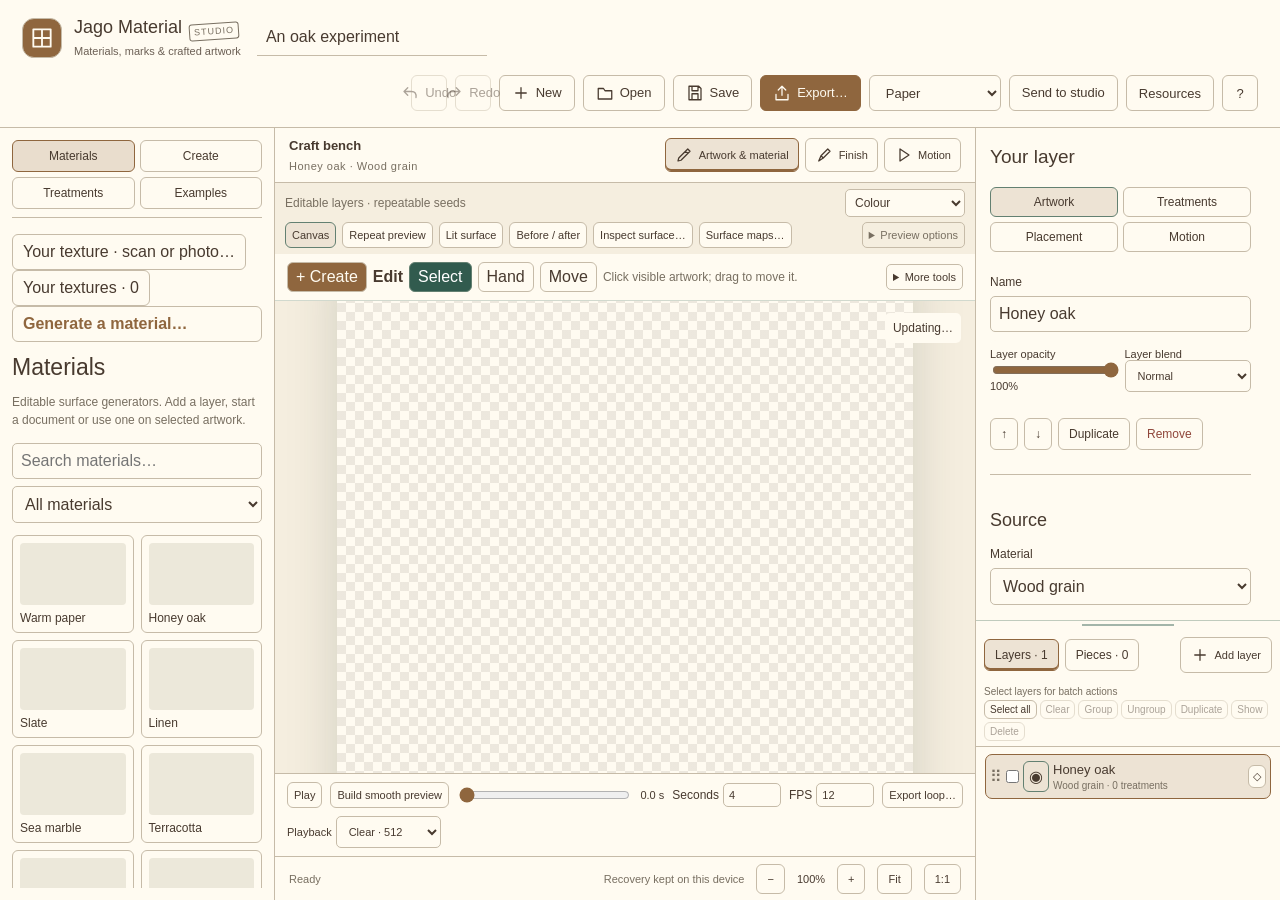
==== index.html @ 44f53fce "Prepare Jago Material 0.15.0 release Make wood, glass, metal and textured artwork, with editable sha" ====
<!doctype html><html lang="en"><head><meta charset="utf-8"><meta name="viewport" content="width=device-width,initial-scale=1"><title>Jago Material Studio</title><style>:root{font-family:Segoe UI,system-ui,sans-serif;color:#283d3b;background:#edece5;--paper:#faf9f3;--line:#d7dbd0;--ink:#283d3b;--accent:#305e54;--muted:#687c72}*{box-sizing:border-box}body{margin:0}button,input,select,textarea{font:inherit;color:inherit}button{background:#faf9f3;border:1px solid var(--line);border-radius:6px;padding:8px 10px;cursor:pointer}button:hover{border-color:var(--accent);background:#eef2e8}button:disabled{opacity:.45;cursor:default}button:focus-visible,input:focus-visible,select:focus-visible,textarea:focus-visible{outline:3px solid #d39a52;outline-offset:2px}.primary{background:var(--accent);color:white;border-color:var(--accent)}.primary:hover{background:#264c43}header{height:86px;display:flex;align-items:center;gap:20px;padding:16px 22px;border-bottom:1px solid var(--line);background:var(--paper)}.brand{display:flex;align-items:center;gap:12px;font-size:17px;letter-spacing:2px;white-space:nowrap}.mark{font-size:40px;color:#b2793e}small{display:block;font-size:10px;letter-spacing:.5px;color:var(--muted);margin-top:7px}#projectName{width:190px;min-width:100px;background:transparent;border:0;border-bottom:1px solid var(--line);padding:9px}.header-actions{display:flex;gap:6px;margin-left:auto}.workspace{display:grid;grid-template-columns:275px minmax(360px,1fr) 305px;height:calc(100dvh - 86px)}aside{overflow:auto;padding:20px 16px;background:var(--paper);min-height:0}.left{border-right:1px solid var(--line)}.right{border-left:1px solid var(--line)}h1,h2,h3{font-family:Georgia,serif;font-weight:normal}h2{font-size:23px;margin:0 0 12px}h3{font-size:18px;margin:15px 0 10px}p{font-size:13px;line-height:1.6}.hint{font-size:12px;color:var(--muted);line-height:1.5;margin:8px 0 14px}.tabs{display:flex;gap:6px;margin-bottom:24px}.tabs button{flex:1;font-size:12px}.tabs [aria-selected=true],[aria-pressed=true]{background:#e1eadf;border-color:#638071}.preset-grid{display:grid;grid-template-columns:1fr 1fr;gap:8px}.preset{padding:0;overflow:hidden;text-align:left}.preset .swatch{height:51px;display:block;background-size:cover}.preset .preset-name{display:block;padding:8px;font-size:12px}.section{border-top:1px solid var(--line);margin-top:24px;padding-top:20px}.row{display:flex;gap:6px;flex-wrap:wrap;align-items:center}.row>button{font-size:12px}.layer{display:flex;gap:7px;padding:10px 7px;margin-bottom:7px;border:1px solid var(--line);border-radius:7px;align-items:center}.layer.active{border-color:var(--accent);background:#e8eee3}.layer-select{flex:1;border:0;background:transparent!important;padding:0;text-align:left;font-size:13px}.layer-select small{letter-spacing:0;margin:3px 0 0;font-size:11px}.eye{padding:5px}.viewbar{height:54px;display:flex;justify-content:space-between;align-items:center;padding:8px 20px;font-size:12px;color:var(--muted);gap:10px}main{display:flex;flex-direction:column;min-width:0;min-height:0;background:#dfe3da}#stage{flex:1;min-height:0;overflow:auto;display:flex;align-items:center;justify-content:center;position:relative;padding:32px;background:radial-gradient(ellipse at center,#e6e9df,#d8dfd5)}#preview{display:block;max-width:none;box-shadow:0 14px 48px #22352e2b;background:repeating-conic-gradient(#f1eee7 0% 25%,#e0dfd6 0% 50%) 0/18px 18px}#busy{position:absolute;top:12px;right:14px;padding:8px;background:var(--paper);border-radius:5px;font-size:12px}footer{min-height:44px;display:flex;gap:12px;align-items:center;padding:6px 14px;font-size:11px;background:var(--paper);border-top:1px solid var(--line)}#status{flex:1}#recovery{color:var(--muted)}label{display:block;font-size:12px;margin:16px 0 7px}input[type=text],input[type=number],select,textarea{width:100%;border:1px solid var(--line);border-radius:5px;background:#fffdf7;padding:8px}input[type=range]{width:100%;accent-color:var(--accent)}input[type=color]{width:48%;height:34px;border:1px solid var(--line);padding:2px;background:transparent}.control-title{display:flex;justify-content:space-between}.value{color:var(--muted);font-variant-numeric:tabular-nums}.effect{border:1px solid var(--line);border-radius:6px;padding:10px;margin:10px 0}.effect-head{display:flex;align-items:center;gap:7px;font-size:13px}.effect-head strong{flex:1;font-weight:500}.effect-head button{padding:3px 7px;font-size:11px}.notice{padding:11px;background:#edf0e4;border-radius:6px;font-size:12px;line-height:1.5}.danger{color:#8f463a}dialog{width:min(670px,calc(100vw - 40px));max-height:85vh;background:var(--paper);color:var(--ink);border:1px solid var(--line);border-radius:12px;padding:24px;box-shadow:0 20px 80px #182b3350}dialog::backdrop{background:#1f363575}.dialog-head{display:flex;justify-content:space-between;align-items:center;margin-bottom:16px}.dialog-head h2{margin:0}dialog .preset-grid{grid-template-columns:repeat(3,1fr)}.space{margin-top:18px}details{margin-top:18px;border-top:1px solid var(--line);padding-top:12px}summary{cursor:pointer;font-size:13px}.empty{padding:15px;border:1px dashed var(--line);font-size:13px}@media(max-width:1200px){.brand small{display:none}.brand{font-size:13px;letter-spacing:1px}header{gap:10px;padding:12px}.workspace{grid-template-columns:235px minmax(260px,1fr) 270px}#projectName{width:130px}.header-actions button{padding:7px;font-size:12px}#recovery{display:none}.viewbar{padding:8px;font-size:11px}}@media(max-width:850px){.workspace{grid-template-columns:200px minmax(230px,1fr) 240px}.mark{display:none}header{height:auto;flex-wrap:wrap}.workspace{height:calc(100dvh - 100px)}.header-actions{margin-left:0}.viewbar>span{display:none}aside{padding:12px}}
#preview{flex-shrink:0;touch-action:none}
@media(max-width:1200px){#renderInfo{display:none}}
@media(max-width:1200px){.viewbar>span{display:none}}
header{height:auto;min-height:86px;flex-wrap:wrap}.workspace{height:calc(100dvh - 100px)}.header-actions{flex-wrap:wrap}.viewbar{height:auto;min-height:54px;flex-wrap:wrap}#channelView{width:120px;padding:5px}.surface-settings>details{padding-bottom:12px}.surface-settings .row{gap:5px}.surface-settings .row button{font-size:11px}.right{padding-bottom:36px}.left{padding-bottom:36px}@media(min-width:1300px){.workspace{height:calc(100dvh - 86px)}}
</style><style>[hidden]{display:none!important}.craft-start{border-top:1px solid var(--line);margin:18px 0;padding:12px 0}.craft-grid{display:grid;gap:7px;margin:12px 0}.craft-recipe{text-align:left;padding:10px}.craft-recipe strong{font-weight:500;font-size:13px}.craft-recipe small{font-size:11px;line-height:1.5;letter-spacing:0}.craft-start input,.craft-start select{margin:4px 0}.drag-grip{color:var(--muted);cursor:grab}.layer[draggable=true]{cursor:grab}.layer button{cursor:pointer}.layer-lock{font-size:11px;padding:4px}.drop-target{outline:2px solid #c59954;background:#fff2d0!important}.group-badge{display:inline-block!important;padding:1px 5px;border:1px solid var(--line);border-radius:4px;margin-left:5px!important}.inspector-tabs{display:grid;grid-template-columns:1fr 1fr;gap:5px;margin:12px 0;position:sticky;top:0;z-index:2;background:var(--paper);padding:5px 0}.inspector-tabs button{font-size:12px;padding:7px}.craft-source,.craft-actions,.craft-motion,.craft-kit{border-top:1px solid var(--line);margin:18px 0;padding-top:14px}.treatment-settings{padding-top:8px}.effect{cursor:grab}.effect input,.effect textarea,.effect button{cursor:auto}.motion-bar{display:flex;align-items:center;gap:8px;padding:8px 12px;background:var(--paper);border-top:1px solid var(--line);font-size:11px;flex-wrap:wrap}.motion-bar input[type=range]{flex:1;min-width:90px;width:auto}.motion-bar label{margin:0;display:flex;align-items:center;gap:4px}.motion-bar input[type=number]{width:58px;padding:5px;font-size:11px}.motion-bar button{font-size:11px;padding:6px}.sr-only{position:absolute;width:1px;height:1px;overflow:hidden;clip:rect(0,0,0,0)}.kit-row{display:flex;align-items:center;gap:6px;margin:10px 0;border-bottom:1px solid var(--line);padding-bottom:8px}.kit-row span{flex:1}.kit-row button{font-size:12px}.brush-bar{background:#edf0e4;border-bottom:1px solid var(--line);display:flex;align-items:center;gap:8px;padding:8px 12px;font-size:11px;flex-wrap:wrap}.brush-bar label{margin:0;display:flex;align-items:center;gap:5px}.brush-bar input[type=range]{width:70px}.brush-bar button{font-size:11px;padding:5px}.brush-bar strong{font-weight:500}#preview{outline-offset:3px}#preview.painting{outline:2px solid #c59954}#starterSearch{width:100%;padding:8px;border:1px solid var(--line);border-radius:5px;background:#fffdf7}footer #renderInfo{max-width:140px;overflow:hidden;text-overflow:ellipsis;white-space:nowrap}@media(max-width:1100px){.motion-bar{gap:5px;padding:6px}.motion-bar input[type=number]{width:48px}.motion-bar label{font-size:10px}}
</style><style>.fill-presets{display:grid;grid-template-columns:repeat(3,minmax(0,1fr));gap:8px}.fill-presets button{display:flex;flex-direction:column;align-items:center;gap:8px;padding:12px}.fill-presets canvas{width:64px;height:64px;border-radius:4px}.ref-structure{margin-top:20px;padding-top:16px;border-top:1px solid var(--line)}.ref-structure label{display:block;margin-top:12px}.ref-structure select,.ref-structure textarea{width:100%}.material-toolbar{display:flex;gap:6px;flex-wrap:wrap;align-items:center;padding:8px 12px;background:#eef0e8;border-bottom:1px solid #d1d9ce}.material-toolbar button{padding:5px 8px}.material-toolbar .active{background:#315b4e;color:white}.selection-overlay{position:absolute;inset:0;pointer-events:none;width:100%;height:100%}.preview-wrap{position:relative}.workflow-empty{padding:16px;line-height:1.5}.fill-presets strong{font-size:13px}

.ref-structure label.control-title{display:flex;justify-content:space-between;gap:8px}
</style><style>.object-launch{padding:14px;background:#e5eadf;border:1px solid #c8d2c3;border-radius:8px;margin-bottom:18px}.object-launch h3{margin-top:0}.object-launch>button{width:100%;margin-top:6px}.object-launch details{margin-top:12px}.object-shapes{display:grid;grid-template-columns:repeat(3,minmax(0,1fr));gap:8px;margin:12px 0}.object-shapes button{display:flex;flex-direction:column;align-items:center;gap:4px;white-space:normal}.object-shapes button[aria-pressed=true]{background:#dfe9dc;outline:2px solid #456c60}.object-shapes canvas{background:#adbfb2;border-radius:4px}.object-live{display:flex;align-items:center;gap:16px;margin:12px 0}.object-live canvas{flex:0 0 160px;background:repeating-conic-gradient(#e6e2d6 0% 25%,#f5f1e6 0% 50%) 0/16px 16px;border-radius:8px}.object-finish{border-top:1px solid #d1d5c8;padding-top:12px;margin-top:12px}.object-mark-controls{border-top:1px solid #d1d5c8;margin-top:12px;padding-top:10px}.object-finish label.control-title{display:flex;justify-content:space-between}.object-launch details p{margin-bottom:0}@media(max-width:600px){.object-shapes{grid-template-columns:repeat(2,minmax(0,1fr))}.object-live{flex-direction:column}}
</style><style>body{height:100dvh;display:flex;flex-direction:column;overflow:hidden}header{flex:0 0 auto}.workspace{height:auto!important;flex:1;min-height:0;position:relative}.left{display:flex;flex-direction:column;padding:12px;overflow:hidden}.library-nav{display:grid;grid-template-columns:1fr 1fr;gap:5px;padding-bottom:12px;border-bottom:1px solid var(--line);flex-shrink:0}.library-nav button{font-size:12px}.library-nav [aria-selected=true]{background:#dfe9dc;border-color:#638071}#libraryScroll{overflow:auto;flex:1;min-height:0;padding-top:16px}.library-cards{display:grid;grid-template-columns:1fr 1fr;gap:7px;margin-top:12px}.library-cards button{text-align:left;overflow:hidden;padding:7px;font-size:12px;display:flex;flex-direction:column;gap:6px;white-space:normal}.library-cards button canvas{width:100%;height:62px;object-fit:contain;background:#ece8da;border-radius:4px}.library-cards small{font-size:10px;letter-spacing:0;line-height:1.4}.library-cards strong{font-weight:500}#librarySearch{width:100%;padding:8px;border:1px solid var(--line);border-radius:5px;background:var(--paper)}#materialFamily{margin-top:7px}#creationControls{display:grid;grid-template-columns:1fr 1fr;gap:8px;margin-top:10px}#creationControls button{font-size:12px;text-align:left;white-space:normal}#createBlankDocument,#buildDrawing{display:block;width:100%;margin:8px 0}#starters>details{margin-right:8px}.right{display:flex;flex-direction:column;padding:0;overflow:hidden}#inspectorHost{flex:1;overflow:auto;min-height:0;padding:18px 14px}#layerDock{flex:0 0 220px;min-height:140px;display:flex;flex-direction:column;border-top:1px solid #c0cbbd;background:#f1f2e9;overflow:hidden}#layerDivider{height:8px;flex-shrink:0;cursor:ns-resize;background:linear-gradient(to right,transparent 35%,#a3b5a9 35%,#a3b5a9 65%,transparent 65%) center/100% 2px no-repeat}#layerDivider:focus-visible{outline:2px solid #b68a49;outline-offset:-2px}.layer-dock-head{display:flex;align-items:center;justify-content:space-between;padding:3px 10px 7px;gap:5px}.layer-dock-head h2{font-size:19px;margin:0}.layer-dock-head small{display:inline;font:11px Segoe UI;margin-left:6px}.layer-dock-head button{font-size:11px;padding:6px}.layer-batch{display:flex;flex-wrap:wrap;gap:4px;padding:0 10px 8px;border-bottom:1px solid var(--line)}.layer-batch span{width:100%;font-size:10px;color:var(--muted)}.layer-batch button{font-size:10px;padding:3px 5px}#layerListScroll{flex:1;overflow:auto;min-height:0;padding:7px 9px}#layers .layer{padding:6px 4px;gap:4px;margin-bottom:5px}#layers input[type=checkbox]{margin:0;width:13px;height:13px;accent-color:var(--accent)}#layers .layer-select{min-width:0;overflow-wrap:anywhere}#layers .layer-select small{font-size:10px}.start-destinations{display:flex;flex-wrap:wrap;gap:8px;margin:14px 0}#starterChoicePreview,#drawingPreview{display:block;margin:12px auto;background:repeating-conic-gradient(#e6e2d6 0% 25%,#f5f1e6 0% 50%) 0/16px 16px;border-radius:6px}.right .hint{line-height:1.45}#toggleLibrary{display:none}#creationControls #add{grid-column:1/-1}.object-mark-advanced{margin-top:10px}@media(max-width:760px){.workspace{grid-template-columns:minmax(160px,1fr) 230px}.left{position:absolute;left:0;top:0;bottom:0;width:245px;z-index:10;display:none;box-shadow:8px 0 30px #203f3533}.left.library-drawer-open{display:flex}#toggleLibrary{display:block}.right{grid-column:2}main{grid-column:1}.header-actions{gap:4px}.header-actions button{font-size:11px}.layer-batch button{font-size:9px}}@media(max-width:460px){.workspace{grid-template-columns:minmax(100px,1fr) 190px}#inspectorHost{padding:10px}.layer-dock-head h2{font-size:16px}.motion-bar label{display:none}.viewbar{padding:5px}.row>button{padding:5px}.header-actions{width:100%}}
</style></head><body>
<header><div class="brand"><span class="mark">◈</span><div>JAGO MATERIAL<small>Crafted artwork · materials, marks & objects · 0.12.0</small></div></div><input id="projectName" aria-label="Project name" maxlength="100"><div class="header-actions"><button id="undo" title="Undo · Ctrl Z">↶ Undo</button><button id="redo" title="Redo · Ctrl Shift Z">↷ Redo</button><button id="new">New</button><button id="open">Open</button><button id="save">Save project</button><button id="export" class="primary">Export…</button><button id="help" aria-label="Help">?</button></div></header>
<div class="workspace"><aside class="left"><div class="tabs" role="tablist" aria-label="Starting workspace"><button role="tab" id="makeTab" aria-selected="true">Make a surface</button><button role="tab" id="treatTab" aria-selected="false">Treat artwork</button></div><div id="starters"></div><div class="section"><h2>Layers</h2><p class="hint">Top layers sit above those below.</p><div id="layers"></div><div class="row"><button id="add">+ Surface</button><button id="image">+ Image</button><button id="text">+ Text</button><button id="shape">+ Shape</button></div></div></aside>
<main><div class="viewbar"><span id="surfaceHint">Editable layers · repeatable seeds</span><div class="row"><button id="moveLayer" aria-pressed="false">Move layer</button><button id="viewSingle" aria-pressed="true">Canvas</button><button id="viewTile" aria-pressed="false">Repeat preview</button><button id="compare" aria-pressed="false">Before / after</button></div></div><div id="stage"><canvas id="preview" width="768" height="768" aria-label="Material canvas"></canvas><span id="busy" hidden>Updating…</span></div><footer><span id="status" role="status">Ready</span><span id="renderInfo"></span><span id="recovery">Recovery kept on this device</span><button id="zoomOut" aria-label="Zoom out">−</button><span id="zoomValue">100%</span><button id="zoomIn" aria-label="Zoom in">+</button><button id="fit">Fit</button></footer></main>
<aside class="right"><div id="inspector"></div></aside></div>
<dialog id="dialog"><div class="dialog-head"><h2 id="dialogTitle"></h2><button id="closeDialog" aria-label="Close dialog">×</button></div><div id="dialogBody"></div></dialog><input type="file" id="file" hidden><script>// SPDX-License-Identifier: MIT
// Copyright (c) 2026 Cameron Jago Lis Illustrates.
const MaterialEngine=(()=>{
 const clamp=(v,a=0,b=1)=>Math.max(a,Math.min(b,v));
 const hash=(x,y,s)=>{let a=Math.imul(x+374761393,y+668265263)^s; a=Math.imul(a^(a>>>13),1274126177);return ((a^(a>>>16))>>>0)/4294967295};
 function seed(text){let v=2166136261;for(const c of String(text))v=Math.imul(v^c.charCodeAt(0),16777619);return v>>>0}
 const mod=(v,n)=>(v%n+n)%n,smooth=t=>t*t*(3-2*t);
 function noiseReference(u,v,cells,s){let x=u*cells,y=v*cells,ix=Math.floor(x),iy=Math.floor(y),a=smooth(x-ix),b=smooth(y-iy);const at=(i,j)=>hash(mod(i,cells),mod(j,cells),s);return(at(ix,iy)*(1-a)+at(ix+1,iy)*a)*(1-b)+(at(ix,iy+1)*(1-a)+at(ix+1,iy+1)*a)*b}
 const noiseMemo=new Map();let noiseMemoBytes=0;
 function noise(u,v,count,s){if(!Number.isInteger(count)||count<1||count>512)return noiseReference(u,v,count,s);let family=noiseMemo.get(s),grid=family?.get(count);if(!grid){const cost=count*count*8;if(noiseMemoBytes+cost>12e6){noiseMemo.clear();noiseMemoBytes=0;family=null}if(!family){family=new Map();noiseMemo.set(s,family)}grid=new Float64Array(count*count);for(let y=0;y<count;y++)for(let x=0;x<count;x++)grid[y*count+x]=hash(x,y,s);family.set(count,grid);noiseMemoBytes+=cost}const x=u*count,y=v*count,ix=Math.floor(x),iy=Math.floor(y),a=smooth(x-ix),b=smooth(y-iy),x0=mod(ix,count),x1=(x0+1)%count,y0=mod(iy,count)*count,y1=mod(iy+1,count)*count;return(grid[y0+x0]*(1-a)+grid[y0+x1]*a)*(1-b)+(grid[y1+x0]*(1-a)+grid[y1+x1]*a)*b}
 const hex=c=>[1,3,5].map(i=>parseInt(c.slice(i,i+2),16));
 function field(u,v,source,s){const scale=Math.round(source.scale||6),n=noise(u,v,scale,s),fine=noise(u,v,scale*4,s+61),tau=Math.PI*2;switch(source.kind){
 case 'wood':{const growth=u*scale+noise(u,v,3,s+91)*.28+.1*Math.sin(v*tau);return clamp(.49+.17*Math.sin(tau*growth)+.08*Math.sin(tau*growth*7)+.03*Math.sin(tau*growth*23)+(noise(u,v,128,s)-.5)*.06+(n-.5)*.08)}
 case 'stone':return clamp(n*.6+fine*.2+noise(u,v,64,s+7)*.15+noise(u,v,256,s+29)*.05);
 case 'paper':return clamp(.66+(noise(u,v,256,s+17)-.5)*.24+(fine-.5)*.05+(n-.5)*.06);
 case 'noise':return n*.7+fine*.3;
 case 'marble':return .5+.5*Math.sin(tau*(u*scale+n*.8));
 case 'weave':{let x=Math.sin(u*tau*scale*4),y=Math.sin(v*tau*scale*4);return clamp(.55+x*.13+y*.13+(fine-.5)*.12)}
 case 'brick':{const rows=Math.ceil(scale/2)*2;let row=Math.floor(v*rows),x=mod(u*rows*2+(row%2)*.5,1),y=mod(v*rows,1);return x<.065||y<.1?.06:clamp(.22+hash(mod(Math.floor(u*rows*2+(row%2)*.5),rows*2),mod(row,rows),s)*.65+(fine-.5)*.12)}
 case 'gradient':{const a=(source.angle||0)*Math.PI/180,wx=Math.abs(Math.cos(a)),wy=Math.abs(Math.sin(a));return .5+.5*(Math.cos(u*tau)*wx+Math.cos(v*tau)*wy)/(wx+wy)}
 default:return .5;
 }}
 function canvas(w,h=w){let c=document.createElement('canvas');c.width=w;c.height=h;return c}
 function generated(source,size){const c=canvas(size),ctx=c.getContext('2d'),image=ctx.createImageData(size,size),a=hex(source.dark),b=hex(source.light),s=seed(source.seed);for(let y=0;y<size;y++)for(let x=0;x<size;x++){let t=field(x/size,y/size,source,s),i=(y*size+x)*4;for(let k=0;k<3;k++)image.data[i+k]=a[k]+(b[k]-a[k])*t;image.data[i+3]=255}ctx.putImageData(image,0,0);return c}
 const images=new Map();
 async function image(src){if(images.has(src))return images.get(src);const p=new Promise((resolve,reject)=>{const i=new Image;i.onload=()=>resolve(i);i.onerror=()=>reject(Error('This image could not be read.'));i.src=src});images.set(src,p);try{return await p}catch(e){images.delete(src);throw e}}
 async function sourceCanvas(layer,size){let c=canvas(size),ctx=c.getContext('2d'),source=layer.source;if(source.kind==='image'){const im=await image(source.data),ratio=Math.min(size/im.width,size/im.height);ctx.drawImage(im,(size-im.width*ratio)/2,(size-im.height*ratio)/2,im.width*ratio,im.height*ratio)}else if(source.kind==='text'){ctx.fillStyle=source.light;ctx.font=`bold ${size*.17}px ${source.font||'serif'}`;ctx.textAlign='center';ctx.textBaseline='middle';const lines=source.text.split('\n').slice(0,5);lines.forEach((line,i)=>ctx.fillText(line,size/2,size/2+(i-(lines.length-1)/2)*size*.2,size*.86))}else if(source.kind==='shape'){ctx.fillStyle=source.light;ctx.beginPath();if(source.shape==='circle')ctx.arc(size/2,size/2,size*.34,0,Math.PI*2);else if(source.shape==='diamond'){ctx.moveTo(size*.5,size*.12);ctx.lineTo(size*.88,size*.5);ctx.lineTo(size*.5,size*.88);ctx.lineTo(size*.12,size*.5);ctx.closePath()}else ctx.rect(size*.16,size*.16,size*.68,size*.68);ctx.fill()}else c=generated(source,size);return c}
 function process(input,effect,s){if(!effect.enabled)return input;const c=canvas(input.width),ctx=c.getContext('2d'),size=c.width;ctx.drawImage(input,0,0);if(effect.kind==='bleed'&&effect.amount>0){ctx.globalAlpha=effect.amount*.22;const spread=size*.0025*effect.amount;for(const [x,y]of [[-1,0],[1,0],[0,-1],[0,1],[-1,-1],[1,1],[-1,1],[1,-1]])ctx.drawImage(input,x*spread,y*spread);ctx.globalAlpha=1}const data=ctx.getImageData(0,0,size,size),d=data.data,amount=effect.amount,salt=seed(s+effect.kind);
 if(['smear','marble','stretch'].includes(effect.kind)){const original=new Uint8ClampedArray(d);for(let y=0;y<size;y++)for(let x=0;x<size;x++){let dx=0,dy=0;if(effect.kind==='smear')dx=Math.sin(y/size*Math.PI*8)*amount*size*.09;else if(effect.kind==='marble'){dx=(noise(x/size,y/size,5,salt)-.5)*amount*size*.24;dy=(noise(x/size,y/size,5,salt+3)-.5)*amount*size*.24}else dx=Math.sin(x/size*Math.PI*2)*amount*size*.08;let xx=mod(x+dx,size),yy=mod(y+dy,size),x0=Math.floor(xx),y0=Math.floor(yy),fx=xx-x0,fy=yy-y0,i=(y*size+x)*4;for(let k=0;k<4;k++){let a=original[(y0*size+x0)*4+k],b=original[(y0*size+mod(x0+1,size))*4+k],c1=original[(mod(y0+1,size)*size+x0)*4+k],e=original[(mod(y0+1,size)*size+mod(x0+1,size))*4+k];d[i+k]=(a*(1-fx)+b*fx)*(1-fy)+(c1*(1-fx)+e*fx)*fy}}}
 else for(let y=0;y<size;y++)for(let x=0;x<size;x++){let i=(y*size+x)*4,r=noise(x/size,y/size,96,salt),n=noise(x/size,y/size,6,salt+23);if(effect.kind==='distress'){d[i+3]*=clamp((r-(.22+amount*.4))*12)}else {const lum=(d[i]*.2126+d[i+1]*.7152+d[i+2]*.0722)/255;for(let k=0;k<3;k++){if(effect.kind==='grain')d[i+k]+=((r-.5)*amount*85);if(effect.kind==='bleed')d[i+k]*=1-(1-n)*amount*.30;if(effect.kind==='copy'){d[i+k]=clamp((lum-.5)*(1+amount*3)+.5+(r-.5)*amount*.3)*255}if(effect.kind==='engrave'){let hatch=Math.sin((x+y)/size*Math.PI*80)>0?.1:.9;d[i+k]=clamp(lum*(1-amount)+hatch*amount)*255}}}}
 ctx.putImageData(data,0,0);return c}
 const cache=new Map();
 async function layerCanvas(layer,size){const key=JSON.stringify([size,layer.source,layer.effects]);if(cache.has(key))return cache.get(key);let c=await sourceCanvas(layer,size);for(const e of layer.effects)c=process(c,e,layer.source.seed||'artwork');cache.set(key,c);if(cache.size>20)cache.delete(cache.keys().next().value);return c}
 async function render(project,size){const c=canvas(size),ctx=c.getContext('2d');if(project.background!=='transparent'){ctx.fillStyle=project.background;ctx.fillRect(0,0,size,size)}for(const layer of project.layers){if(!layer.visible)continue;const image=await layerCanvas(layer,size);ctx.save();ctx.globalAlpha=layer.opacity;ctx.globalCompositeOperation=layer.blend;ctx.translate(size*(.5+layer.x),size*(.5+layer.y));ctx.rotate(layer.rotation*Math.PI/180);ctx.scale(layer.scale,layer.scale);ctx.drawImage(image,-size/2,-size/2);ctx.restore()}return c}
 function map(input,kind,strength=2){const c=canvas(input.width),ctx=c.getContext('2d'),n=c.width,src=input.getContext('2d').getImageData(0,0,n,n).data,out=ctx.createImageData(n,n);const at=(x,y)=>{let i=(mod(y,n)*n+mod(x,n))*4;return(src[i]*.2126+src[i+1]*.7152+src[i+2]*.0722)/255*src[i+3]/255};for(let y=0;y<n;y++)for(let x=0;x<n;x++){let i=(y*n+x)*4;if(kind==='normal'){let dx=(at(x-1,y)-at(x+1,y))*strength,dy=(at(x,y-1)-at(x,y+1))*strength,len=Math.hypot(dx,dy,1);out.data[i]=(dx/len*.5+.5)*255;out.data[i+1]=(dy/len*.5+.5)*255;out.data[i+2]=(1/len*.5+.5)*255}else out.data.fill(at(x,y)*255,i,i+3);out.data[i+3]=255}ctx.putImageData(out,0,0);return c}
 return{render,map,field,seed,hash,noise,clamp,canvas,layerCanvas,process,sourceCanvas};
})();



</script><script>// SPDX-License-Identifier: MIT
// Original Jago procedural material implementation. No third-party generator code.
const SurfaceCore=(()=>{
 const E=MaterialEngine,C=E.clamp,T=Math.PI*2,mod=(v,n)=>(v%n+n)%n;
 // Hash lattice values once, not four times per noise sample. Float64 preserves existing seeded output.
 const noiseTables=new Map(),siteTables=new Map();let noiseBytes=0,siteBytes=0;
 function N(u,v,count,seed){if(!Number.isInteger(count)||count<1||count>512)return E.noise(u,v,count,seed);let family=noiseTables.get(seed),grid=family?.get(count);if(!grid){const cost=count*count*8;if(noiseBytes+cost>12e6){noiseTables.clear();noiseBytes=0;family=null}if(!family){family=new Map();noiseTables.set(seed,family)}grid=new Float64Array(count*count);for(let y=0;y<count;y++)for(let x=0;x<count;x++)grid[y*count+x]=E.hash(x,y,seed);family.set(count,grid);noiseBytes+=cost}const x=u*count,y=v*count,ix=Math.floor(x),iy=Math.floor(y),fx=x-ix,fy=y-iy,a=fx*fx*(3-2*fx),b=fy*fy*(3-2*fy),x0=mod(ix,count),x1=(x0+1)%count,y0=mod(iy,count)*count,y1=mod(iy+1,count)*count;return(grid[y0+x0]*(1-a)+grid[y0+x1]*a)*(1-b)+(grid[y1+x0]*(1-a)+grid[y1+x1]*a)*b}
 function sites(count,seed){const key=count+':'+seed;if(siteTables.has(key))return siteTables.get(key);const cost=count*count*3*8;if(siteBytes+cost>2e6){siteTables.clear();siteBytes=0}const grid=new Float64Array(count*count*3);for(let y=0;y<count;y++)for(let x=0;x<count;x++){const i=(y*count+x)*3;grid[i]=.16+N(x/count,y/count,count,seed)*.68;grid[i+1]=.16+N(x/count,y/count,count,seed+33)*.68;grid[i+2]=E.seed(x+','+y+':'+seed)/4294967295}siteTables.set(key,grid);siteBytes+=cost;return grid}
 const controls={
 wood:[['grain','Grain density',3,38,14],['warp','Grain irregularity',0,1,.4],['knots','Knot character',0,1,.45],['planks','Plank count',1,12,4],['joints','Joint width',0,.06,.012],['vessels','Fine vessels',0,1,.4],['boardVariation','Board variation',0,1,.45],['figure','Figured grain',0,1,.35]],
 stone:[['cells','Stone size / count',2,16,6],['cracks','Crack width',0,.12,.025],['chips','Chipped edges',0,1,.4],['flecks','Mineral flecks',0,1,.45]],
 marble:[['veins','Vein density',1,16,5],['warp','Vein turbulence',0,1,.65],['width','Vein width',.01,.4,.1],['flecks','Crystal grain',0,1,.2]],
 weave:[['threads','Thread count',8,96,40],['rib','Thread relief',0,1,.5],['irregularity','Thread irregularity',0,1,.25],['twill','Diagonal weave',0,1,.4]],
 brick:[['rows','Rows',2,16,6],['aspect','Brick length',1,5,2],['mortar','Mortar width',.01,.16,.045],['chips','Chips & pits',0,1,.4],['variation','Brick variation',0,1,.5],['bond','Bond · running / stack / diagonal',0,2,0]],
 paper:[['fibres','Fibre density',8,100,60],['tooth','Paper tooth',0,1,.45],['flecks','Pulp flecks',0,1,.3],['cloud','Pulp variation',0,1,.2]],
 metal:[['brushing','Brush line density',8,100,70],['scratches','Scratches',0,1,.4],['corrosion','Corrosion',0,1,.25],['polish','Polish',0,1,.65],['pitting','Micro pitting',0,1,.25],['hammering','Hammered relief',0,1,0],['oxidation','Oxide · rust to verdigris',0,1,0]],
 leather:[['pores','Pore density',8,80,40],['creases','Crease depth',0,1,.4],['grain','Grain irregularity',0,1,.6]],
 sand:[['ripples','Ripple count',2,24,8],['warp','Wind variation',0,1,.4],['grains','Grain texture',0,1,.6]],
 water:[['ripples','Wave count',2,24,7],['cross','Cross ripples',0,1,.5],['foam','Foam detail',0,1,.2],['turbulence','Wave turbulence',0,1,.35],['capillary','Fine ripples',0,1,.3]],
 bark:[['ridges','Ridge count',4,32,14],['warp','Ridge irregularity',0,1,.5],['cracks','Fissure depth',0,1,.7]],
 ceramic:[['tiles','Tile count',1,16,5],['grout','Grout width',0,.15,.035],['glaze','Glaze mottling',0,1,.3],['crazing','Fine cracks',0,1,.3],['checker','Checker contrast',0,1,0]],
 noise:[['octaves','Detail layers',1,6,4],['contrast','Contrast',.2,3,1],['ridge','Ridged noise',0,1,0]],
 gradient:[['cycles','Repeat cycles',1,6,1],['curve','Softness',.2,3,1],['radial','Radial pattern',0,1,0]]
 };
 const styles={realistic:'Natural detail',illustrated:'Illustrated',painterly:'Painterly',printed:'Printed',graphic:'Graphic'};
 function settings(source){const p={};for(const [key,,min,max,def]of controls[source.kind]||[])p[key]=C(Number(source.details?.[key]??def),min,max);for(const key of ['grain','planks','cells','veins','threads','rows','fibres','brushing','pores','ripples','ridges','tiles','cycles'])if(p[key]!==undefined)p[key]=Math.max(1,p[key]*(source.scale||6)/6);return p}
 function cell(u,v,count,s){const x=u*count,y=v*count,ix=Math.floor(x),iy=Math.floor(y),grid=sites(count,s);let a=1e6,b=1e6,id=0;for(let j=-1;j<=1;j++)for(let i=-1;i<=1;i++){const xx=ix+i,yy=iy+j,k=(mod(yy,count)*count+mod(xx,count))*3,cx=xx+grid[k],cy=yy+grid[k+1],d=(x-cx)**2+(y-cy)**2;if(d<a){b=a;a=d;id=grid[k+2]}else if(d<b)b=d}return{distance:Math.sqrt(a),edge:(Math.sqrt(b)-Math.sqrt(a))*.5,id}}
 function sample(u,v,source,p,s){u=mod(u,1);v=mod(v,1);if(source.direction==='horizontal')[u,v]=[v,u];const n=['paper','ceramic'].includes(source.kind)?N(u,v,4,s):0,fine=['wood','sand','water','gradient'].includes(source.kind)?0:N(u,v,64,s+9),micro=['stone','marble','weave','paper','metal','leather','sand'].includes(source.kind)?N(u,v,256,s+18):0;let h=.5,t=.5,r=.7,m=0,edge=0;switch(source.kind){
 case 'wood':{const boards=Math.round(p.planks),lane=mod(u*boards,1),j=Math.min(lane,1-lane),board=Math.floor(u*boards),cx=.25+N(board/boards,0,boards,s+71)*.5,cy=N(board/boards,0,boards,s+72),dx=lane-cx,dy=mod(v+.5-cy,1)-.5,rad=Math.hypot(dx*.8,dy*2),envelope=Math.exp(-rad*rad*42)*p.knots*Math.sin(lane*Math.PI)**2,bend=(N(u,v,2,s+20)-.5)*p.warp*2.3+(N(u,v,7,s+21)-.5)*p.warp*.55+Math.sin(dy*T)*Math.exp(-dx*dx*16)*p.knots*1.1*Math.sin(lane*Math.PI)**2,q=u*Math.round(p.grain)+bend+Math.sin(v*T*3+N(u,v,3,s+80)*2)*(p.figure??.35)*.3,phase=.5+.5*Math.sin(q*T),thin=Math.pow(phase,22),broad=Math.pow(phase,3),fibre=N(u,v,128,s+22),pores=N(u,v,96,s+30),fineLine=Math.pow(.5+.5*Math.sin(q*T*7+(N(u,v,18,s+33)-.5)*1.2),10);h=.58-thin*.07-fineLine*.025+(fibre-.5)*.026-envelope*.045;t=.62-broad*.085-thin*.095-fineLine*.045+(fibre-.5)*.07+(pores-.5)*.035+(N(u,v,4,s+31)-.5)*.14;t+=(N(board/boards,0,boards,s+24)-.5)*Math.sin(lane*Math.PI)**2*.13;t+=envelope*(Math.sin(rad*T*26)*.085-.13);h+=envelope*Math.sin(rad*T*26)*.025;if(j<p.joints*boards){const joint=1-C(j/Math.max(.00001,p.joints*boards));h-=joint*.36;t-=joint*.31;edge=joint}const vessel=Math.pow(C((.5+.5*Math.sin(q*T*13+N(u,v,32,s+12)))*pores),4)*(p.vessels??.4);h-=vessel*.045;t-=vessel*.16;t+=(N(board/boards,0,boards,s+44)-.5)*(p.boardVariation??.45)*.2*Math.sin(lane*Math.PI)**2;r=.48+thin*.15+pores*.05+vessel*.08;break}
 case 'stone':{const a=cell(u,v,Math.round(p.cells),s);edge=1-C(a.edge/(p.cracks+.002));const chip=C((N(u,v,32,s+45)-.52)*9)*p.chips;h=C(.43+a.id*.32+(fine-.5)*.12-edge*.35-chip*edge*.24);t=C(.25+a.id*.5+(fine-.5)*.2-edge*.28+(micro>.69?p.flecks*.2:0));r=.86;break}
 case 'marble':{const q=u*Math.round(p.veins)+(N(u,v,4,s)-.5)*p.warp*3+(N(u,v,12,s+8)-.5)*p.warp*.35;const vein=Math.pow(.5+.5*Math.sin(q*T),Math.max(2,1/p.width));h=.55-vein*.06+(micro-.5)*p.flecks*.07;t=C(.82-vein*.7+(fine-.5)*.08);r=.23;break}
 case 'weave':{const threads=Math.ceil(p.threads/4)*4,phase=(N(u,v,8,s)-.5)*p.irregularity*.1,tx=mod(u*threads+phase,1),ty=mod(v*threads+phase,1),a=Math.sin(tx*Math.PI)**.7,b=Math.sin(ty*Math.PI)**.7,over=mod(Math.floor(u*threads+phase)-Math.floor(v*threads+phase),4)<2?1:0,plain=mod(Math.floor(u*threads+phase)+Math.floor(v*threads+phase),2),cross=over*p.twill+plain*(1-p.twill),thread=C(Math.max(a,b)+(.5-cross)*(a-b)*a*b*.25);h=.38+thread*p.rib*.2;t=.42+thread*.22+(micro-.5)*.06+(fine-.5)*p.irregularity*.07;r=.86+(1-thread)*.1;break}
 case 'brick':{if(p.bond>1.5){const u0=u;u=mod(u+v,1);v=mod(v-u0,1)}const rows=Math.ceil(p.rows/2)*2,columns=Math.max(1,Math.round(rows/p.aspect)),row=Math.floor(v*rows),xx=mod(u*columns+(p.bond>.5&&p.bond<1.5?0:(row%2)*.5),1),yy=mod(v*rows,1),border=Math.min(xx,1-xx,yy,1-yy),a=N(mod(Math.floor(u*columns+(p.bond>.5&&p.bond<1.5?0:(row%2)*.5)),columns)/columns,row/rows,columns,s);edge=1-C(border/p.mortar);h=.62-edge*.4+(fine-.5)*p.chips*.25;t=C((.55+(a-.5)*p.variation*.7+(fine-.5)*.18)*(1-edge)+.12*edge);r=.84;break}
 case 'paper':{const fibre=N(u,v,Math.round(p.fibres),s+55),fleck=micro<.28?(micro-.28)*p.flecks:0;h=.5+(fibre-.5)*p.tooth*.16+(micro-.5)*.07;t=.76+(n-.5)*p.cloud*.25+(fibre-.5)*p.tooth*.1+fleck;r=.9;break}
 case 'metal':{const lines=Math.round(p.brushing),brush=Math.sin(u*lines*T+(N(u,v,4,s)-.5)*.18),ru=u+Math.sin(v*T*2)*.025+(N(u,v,4,s+17)-.5)*.06,rv=v+Math.sin(u*T*3)*.022,rust=C((N(ru,rv,7,s+4)*.65+N(ru,rv,19,s+5)*.2+N(ru,rv,67,s+6)*.15-(.76-.28*p.corrosion))*14)*p.corrosion,scratch=Math.pow(.5+.5*Math.sin(u*97*T+N(u,v,4,s+7)*.6),45)*C((N(u,v,12,s+8)-.42)*6)*p.scratches;h=.5+brush*.012+scratch*.035+rust*.08;t=C(.59+brush*.08*(1-p.polish)+(fine-.5)*.028-rust*.18-scratch*.22);r=C(.58-p.polish*.47+rust*.65+scratch*.2);const pit=C((.38-N(u,v,160,s+61))*9)*(p.pitting??.25),hammer=(N(u,v,32,s+63)-.5)*(p.hammering||0);h+=hammer*.12-pit*.07;t+=hammer*.15-pit*.1;r+=pit*.2;const crust=C((rust-.08)*2.4),grainOxide=(micro-.5)*crust*.28;h+=crust*(fine-.4)*.14+grainOxide*.15;t+=grainOxide;r+=crust*.22;m=C(1-rust*1.7);break}
 case 'leather':{const a=cell(u,v,Math.round(p.pores),s);edge=(1-C(a.edge/.055))*p.creases;h=.5-edge*.08+(fine-.5)*p.grain*.16;t=.55-edge*.16+(micro-.5)*.14;r=.64;break}
 case 'sand':{const wave=Math.sin((u*Math.round(p.ripples)+(N(u,v,4,s)-.5)*p.warp)*T);h=.5+wave*.12+(micro-.5)*p.grains*.1;t=.6+wave*.12+(micro-.5)*p.grains*.18;r=.92;break}
 case 'water':{const q=u*Math.round(p.ripples)+(N(u,v,4,s)-.5)*(.3+(p.turbulence??.35)*1.5),w=Math.sin(q*T),c=Math.sin((u+v)*Math.round(p.ripples)*T+(N(u,v,7,s+6)-.5)*(p.turbulence??.35)*2),cap=Math.sin((u+v)*T*32+N(u,v,8,s+11))*(p.capillary??.3);h=.5+w*.1+c*.05*p.cross+cap*.015;const foam=C((h-.56)*12)*p.foam*C((N(u,v,36,s+9)-.3)*4);t=.45+w*.14+c*.08+foam*.3+cap*.025;r=.1+Math.abs(cap)*.07;break}
 case 'bark':{const q=u*Math.round(p.ridges)+(N(u,v,4,s)-.5)*p.warp,crack=Math.pow(.5+.5*Math.sin(q*T),5);h=.64-crack*p.cracks*.4+(fine-.5)*.17;t=.6-crack*.35+(fine-.5)*.15;r=.94;break}
 case 'ceramic':{const tiles=Math.round(p.tiles),xx=mod(u*tiles,1),yy=mod(v*tiles,1),border=Math.min(xx,1-xx,yy,1-yy),a=cell(u,v,18,s+51);edge=1-C(border/(p.grout+.0001));const craze=(1-C(a.edge/.006))*p.crazing;h=.6-edge*.35-craze*.025;t=(.75-(Math.floor(u*tiles)+Math.floor(v*tiles))%2*(p.checker||0)*.65)-edge*.6+(n-.5)*p.glaze*.25-craze*.18;r=.22+edge*.5;break}
 case 'gradient':{const cycles=Math.round(p.cycles),axis=(.5+.5*Math.cos(u*T*cycles))*Math.abs(Math.cos((source.angle||0)*Math.PI/180))+(.5+.5*Math.cos(v*T*cycles))*Math.abs(Math.sin((source.angle||0)*Math.PI/180)),weight=Math.abs(Math.cos((source.angle||0)*Math.PI/180))+Math.abs(Math.sin((source.angle||0)*Math.PI/180)),radial=(Math.cos(u*T*cycles)+Math.cos(v*T*cycles)+2)/4;t=Math.pow(axis/weight*(1-p.radial)+radial*p.radial,p.curve);h=t;r=.6;break}
 default:{let total=0,weight=0;for(let i=0;i<Math.round(p.octaves||4);i++){const a=1/(2**i);total+=N(u,v,Math.round(source.scale||6)*2**i,s+i*13)*a;weight+=a}t=C((total/weight-.5)*(p.contrast||1)+.5);t=t*(1-(p.ridge||0))+(1-Math.abs(t*2-1))*(p.ridge||0);h=t;r=.8}
 }return{height:C(h),tone:C(t),roughness:C(r),metallic:C(m),edge}}
 function generate(source,size){const count=size*size,colour=new Uint8ClampedArray(count*4),clean=new Uint8ClampedArray(count*4),height=new Uint8ClampedArray(count*4),roughness=new Uint8ClampedArray(count*4),metallic=new Uint8ClampedArray(count*4);const p=settings(source),s=E.seed(source.seed),a=[1,3,5].map(i=>parseInt(source.dark.slice(i,i+2),16)),b=[1,3,5].map(i=>parseInt(source.light.slice(i,i+2),16)),detail=source.detail??.75,age=source.age||0,wet=source.wet||0,style=source.style||'realistic',relief=source.relief??.4,contrast=source.contrast??1;
 for(let y=0;y<size;y++)for(let x=0;x<size;x++){const u=x/size,v=y/size,result=sample(u,v,source,p,s),i=(y*size+x)*4;let t=C((result.tone-.5)*contrast+.5);if(style==='graphic')t=Math.round(t*3)/3;if(style==='illustrated')t=Math.round(t*8)/8;if(style==='printed')t=Math.round(t*6)/6+(Math.sin((u+v)*T*80)>.5?-.035:.025);if(style==='painterly')t=t*.8+N(u,v,12,s+71)*.2;const shade=1+(result.height-.5)*relief*.28*detail,stain=C((N(u,v,6,s+88)-.4)*3)*age;const rustMix=source.kind==='metal'?1-result.metallic:0,oxide=p.oxidation||0,rustNoise=rustMix?N(u,v,42,s+41):0,rustPalette=[(99+rustNoise*60)*(1-oxide)+(24+rustNoise*55)*oxide,(48+rustNoise*38)*(1-oxide)+(78+rustNoise*85)*oxide,(19+rustNoise*23)*(1-oxide)+(66+rustNoise*70)*oxide];for(let k=0;k<3;k++){const raw=(a[k]+(b[k]-a[k])*t)*shade;const surface=raw*(1-rustMix)+rustPalette[k]*rustMix;clean[i+k]=surface;const aging=k===0?1-stain*.12:k===1?1-stain*.19:1-stain*.33;colour[i+k]=surface*aging*(1-wet*.27)+(style==='illustrated'&&result.edge>.6?-12:0)}colour[i+3]=clean[i+3]=255;for(let k=0;k<3;k++){height[i+k]=result.height*255;roughness[i+k]=C(result.roughness-wet*.25+stain*.12)*255;metallic[i+k]=result.metallic*255}height[i+3]=roughness[i+3]=metallic[i+3]=255}
 return{colour,clean,height,roughness,metallic}}
 return{controls,styles,settings,sample,generate,cell,noise:N};
})();







</script><script>const MATERIAL_WORKER_SOURCE="// SPDX-License-Identifier: MIT\n// Copyright (c) 2026 Cameron Jago Lis Illustrates.\nconst MaterialEngine=(()=>{\n const clamp=(v,a=0,b=1)=>Math.max(a,Math.min(b,v));\n const hash=(x,y,s)=>{let a=Math.imul(x+374761393,y+668265263)^s; a=Math.imul(a^(a>>>13),1274126177);return ((a^(a>>>16))>>>0)/4294967295};\n function seed(text){let v=2166136261;for(const c of String(text))v=Math.imul(v^c.charCodeAt(0),16777619);return v>>>0}\n const mod=(v,n)=>(v%n+n)%n,smooth=t=>t*t*(3-2*t);\n function noiseReference(u,v,cells,s){let x=u*cells,y=v*cells,ix=Math.floor(x),iy=Math.floor(y),a=smooth(x-ix),b=smooth(y-iy);const at=(i,j)=>hash(mod(i,cells),mod(j,cells),s);return(at(ix,iy)*(1-a)+at(ix+1,iy)*a)*(1-b)+(at(ix,iy+1)*(1-a)+at(ix+1,iy+1)*a)*b}\n const noiseMemo=new Map();let noiseMemoBytes=0;\n function noise(u,v,count,s){if(!Number.isInteger(count)||count<1||count>512)return noiseReference(u,v,count,s);let family=noiseMemo.get(s),grid=family?.get(count);if(!grid){const cost=count*count*8;if(noiseMemoBytes+cost>12e6){noiseMemo.clear();noiseMemoBytes=0;family=null}if(!family){family=new Map();noiseMemo.set(s,family)}grid=new Float64Array(count*count);for(let y=0;y<count;y++)for(let x=0;x<count;x++)grid[y*count+x]=hash(x,y,s);family.set(count,grid);noiseMemoBytes+=cost}const x=u*count,y=v*count,ix=Math.floor(x),iy=Math.floor(y),a=smooth(x-ix),b=smooth(y-iy),x0=mod(ix,count),x1=(x0+1)%count,y0=mod(iy,count)*count,y1=mod(iy+1,count)*count;return(grid[y0+x0]*(1-a)+grid[y0+x1]*a)*(1-b)+(grid[y1+x0]*(1-a)+grid[y1+x1]*a)*b}\n const hex=c=>[1,3,5].map(i=>parseInt(c.slice(i,i+2),16));\n function field(u,v,source,s){const scale=Math.round(source.scale||6),n=noise(u,v,scale,s),fine=noise(u,v,scale*4,s+61),tau=Math.PI*2;switch(source.kind){\n case 'wood':{const growth=u*scale+noise(u,v,3,s+91)*.28+.1*Math.sin(v*tau);return clamp(.49+.17*Math.sin(tau*growth)+.08*Math.sin(tau*growth*7)+.03*Math.sin(tau*growth*23)+(noise(u,v,128,s)-.5)*.06+(n-.5)*.08)}\n case 'stone':return clamp(n*.6+fine*.2+noise(u,v,64,s+7)*.15+noise(u,v,256,s+29)*.05);\n case 'paper':return clamp(.66+(noise(u,v,256,s+17)-.5)*.24+(fine-.5)*.05+(n-.5)*.06);\n case 'noise':return n*.7+fine*.3;\n case 'marble':return .5+.5*Math.sin(tau*(u*scale+n*.8));\n case 'weave':{let x=Math.sin(u*tau*scale*4),y=Math.sin(v*tau*scale*4);return clamp(.55+x*.13+y*.13+(fine-.5)*.12)}\n case 'brick':{const rows=Math.ceil(scale/2)*2;let row=Math.floor(v*rows),x=mod(u*rows*2+(row%2)*.5,1),y=mod(v*rows,1);return x<.065||y<.1?.06:clamp(.22+hash(mod(Math.floor(u*rows*2+(row%2)*.5),rows*2),mod(row,rows),s)*.65+(fine-.5)*.12)}\n case 'gradient':{const a=(source.angle||0)*Math.PI/180,wx=Math.abs(Math.cos(a)),wy=Math.abs(Math.sin(a));return .5+.5*(Math.cos(u*tau)*wx+Math.cos(v*tau)*wy)/(wx+wy)}\n default:return .5;\n }}\n function canvas(w,h=w){let c=document.createElement('canvas');c.width=w;c.height=h;return c}\n function generated(source,size){const c=canvas(size),ctx=c.getContext('2d'),image=ctx.createImageData(size,size),a=hex(source.dark),b=hex(source.light),s=seed(source.seed);for(let y=0;y<size;y++)for(let x=0;x<size;x++){let t=field(x/size,y/size,source,s),i=(y*size+x)*4;for(let k=0;k<3;k++)image.data[i+k]=a[k]+(b[k]-a[k])*t;image.data[i+3]=255}ctx.putImageData(image,0,0);return c}\n const images=new Map();\n async function image(src){if(images.has(src))return images.get(src);const p=new Promise((resolve,reject)=>{const i=new Image;i.onload=()=>resolve(i);i.onerror=()=>reject(Error('This image could not be read.'));i.src=src});images.set(src,p);try{return await p}catch(e){images.delete(src);throw e}}\n async function sourceCanvas(layer,size){let c=canvas(size),ctx=c.getContext('2d'),source=layer.source;if(source.kind==='image'){const im=await image(source.data),ratio=Math.min(size/im.width,size/im.height);ctx.drawImage(im,(size-im.width*ratio)/2,(size-im.height*ratio)/2,im.width*ratio,im.height*ratio)}else if(source.kind==='text'){ctx.fillStyle=source.light;ctx.font=`bold ${size*.17}px ${source.font||'serif'}`;ctx.textAlign='center';ctx.textBaseline='middle';const lines=source.text.split('\\n').slice(0,5);lines.forEach((line,i)=>ctx.fillText(line,size/2,size/2+(i-(lines.length-1)/2)*size*.2,size*.86))}else if(source.kind==='shape'){ctx.fillStyle=source.light;ctx.beginPath();if(source.shape==='circle')ctx.arc(size/2,size/2,size*.34,0,Math.PI*2);else if(source.shape==='diamond'){ctx.moveTo(size*.5,size*.12);ctx.lineTo(size*.88,size*.5);ctx.lineTo(size*.5,size*.88);ctx.lineTo(size*.12,size*.5);ctx.closePath()}else ctx.rect(size*.16,size*.16,size*.68,size*.68);ctx.fill()}else c=generated(source,size);return c}\n function process(input,effect,s){if(!effect.enabled)return input;const c=canvas(input.width),ctx=c.getContext('2d'),size=c.width;ctx.drawImage(input,0,0);if(effect.kind==='bleed'&&effect.amount>0){ctx.globalAlpha=effect.amount*.22;const spread=size*.0025*effect.amount;for(const [x,y]of [[-1,0],[1,0],[0,-1],[0,1],[-1,-1],[1,1],[-1,1],[1,-1]])ctx.drawImage(input,x*spread,y*spread);ctx.globalAlpha=1}const data=ctx.getImageData(0,0,size,size),d=data.data,amount=effect.amount,salt=seed(s+effect.kind);\n if(['smear','marble','stretch'].includes(effect.kind)){const original=new Uint8ClampedArray(d);for(let y=0;y<size;y++)for(let x=0;x<size;x++){let dx=0,dy=0;if(effect.kind==='smear')dx=Math.sin(y/size*Math.PI*8)*amount*size*.09;else if(effect.kind==='marble'){dx=(noise(x/size,y/size,5,salt)-.5)*amount*size*.24;dy=(noise(x/size,y/size,5,salt+3)-.5)*amount*size*.24}else dx=Math.sin(x/size*Math.PI*2)*amount*size*.08;let xx=mod(x+dx,size),yy=mod(y+dy,size),x0=Math.floor(xx),y0=Math.floor(yy),fx=xx-x0,fy=yy-y0,i=(y*size+x)*4;for(let k=0;k<4;k++){let a=original[(y0*size+x0)*4+k],b=original[(y0*size+mod(x0+1,size))*4+k],c1=original[(mod(y0+1,size)*size+x0)*4+k],e=original[(mod(y0+1,size)*size+mod(x0+1,size))*4+k];d[i+k]=(a*(1-fx)+b*fx)*(1-fy)+(c1*(1-fx)+e*fx)*fy}}}\n else for(let y=0;y<size;y++)for(let x=0;x<size;x++){let i=(y*size+x)*4,r=noise(x/size,y/size,96,salt),n=noise(x/size,y/size,6,salt+23);if(effect.kind==='distress'){d[i+3]*=clamp((r-(.22+amount*.4))*12)}else {const lum=(d[i]*.2126+d[i+1]*.7152+d[i+2]*.0722)/255;for(let k=0;k<3;k++){if(effect.kind==='grain')d[i+k]+=((r-.5)*amount*85);if(effect.kind==='bleed')d[i+k]*=1-(1-n)*amount*.30;if(effect.kind==='copy'){d[i+k]=clamp((lum-.5)*(1+amount*3)+.5+(r-.5)*amount*.3)*255}if(effect.kind==='engrave'){let hatch=Math.sin((x+y)/size*Math.PI*80)>0?.1:.9;d[i+k]=clamp(lum*(1-amount)+hatch*amount)*255}}}}\n ctx.putImageData(data,0,0);return c}\n const cache=new Map();\n async function layerCanvas(layer,size){const key=JSON.stringify([size,layer.source,layer.effects]);if(cache.has(key))return cache.get(key);let c=await sourceCanvas(layer,size);for(const e of layer.effects)c=process(c,e,layer.source.seed||'artwork');cache.set(key,c);if(cache.size>20)cache.delete(cache.keys().next().value);return c}\n async function render(project,size){const c=canvas(size),ctx=c.getContext('2d');if(project.background!=='transparent'){ctx.fillStyle=project.background;ctx.fillRect(0,0,size,size)}for(const layer of project.layers){if(!layer.visible)continue;const image=await layerCanvas(layer,size);ctx.save();ctx.globalAlpha=layer.opacity;ctx.globalCompositeOperation=layer.blend;ctx.translate(size*(.5+layer.x),size*(.5+layer.y));ctx.rotate(layer.rotation*Math.PI/180);ctx.scale(layer.scale,layer.scale);ctx.drawImage(image,-size/2,-size/2);ctx.restore()}return c}\n function map(input,kind,strength=2){const c=canvas(input.width),ctx=c.getContext('2d'),n=c.width,src=input.getContext('2d').getImageData(0,0,n,n).data,out=ctx.createImageData(n,n);const at=(x,y)=>{let i=(mod(y,n)*n+mod(x,n))*4;return(src[i]*.2126+src[i+1]*.7152+src[i+2]*.0722)/255*src[i+3]/255};for(let y=0;y<n;y++)for(let x=0;x<n;x++){let i=(y*n+x)*4;if(kind==='normal'){let dx=(at(x-1,y)-at(x+1,y))*strength,dy=(at(x,y-1)-at(x,y+1))*strength,len=Math.hypot(dx,dy,1);out.data[i]=(dx/len*.5+.5)*255;out.data[i+1]=(dy/len*.5+.5)*255;out.data[i+2]=(1/len*.5+.5)*255}else out.data.fill(at(x,y)*255,i,i+3);out.data[i+3]=255}ctx.putImageData(out,0,0);return c}\n return{render,map,field,seed,hash,noise,clamp,canvas,layerCanvas,process,sourceCanvas};\n})();\n\r\n\r\n\r\n\n// SPDX-License-Identifier: MIT\r\n// Original Jago procedural material implementation. No third-party generator code.\r\nconst SurfaceCore=(()=>{\r\n const E=MaterialEngine,C=E.clamp,T=Math.PI*2,mod=(v,n)=>(v%n+n)%n;\r\n // Hash lattice values once, not four times per noise sample. Float64 preserves existing seeded output.\r\n const noiseTables=new Map(),siteTables=new Map();let noiseBytes=0,siteBytes=0;\r\n function N(u,v,count,seed){if(!Number.isInteger(count)||count<1||count>512)return E.noise(u,v,count,seed);let family=noiseTables.get(seed),grid=family?.get(count);if(!grid){const cost=count*count*8;if(noiseBytes+cost>12e6){noiseTables.clear();noiseBytes=0;family=null}if(!family){family=new Map();noiseTables.set(seed,family)}grid=new Float64Array(count*count);for(let y=0;y<count;y++)for(let x=0;x<count;x++)grid[y*count+x]=E.hash(x,y,seed);family.set(count,grid);noiseBytes+=cost}const x=u*count,y=v*count,ix=Math.floor(x),iy=Math.floor(y),fx=x-ix,fy=y-iy,a=fx*fx*(3-2*fx),b=fy*fy*(3-2*fy),x0=mod(ix,count),x1=(x0+1)%count,y0=mod(iy,count)*count,y1=mod(iy+1,count)*count;return(grid[y0+x0]*(1-a)+grid[y0+x1]*a)*(1-b)+(grid[y1+x0]*(1-a)+grid[y1+x1]*a)*b}\r\n function sites(count,seed){const key=count+':'+seed;if(siteTables.has(key))return siteTables.get(key);const cost=count*count*3*8;if(siteBytes+cost>2e6){siteTables.clear();siteBytes=0}const grid=new Float64Array(count*count*3);for(let y=0;y<count;y++)for(let x=0;x<count;x++){const i=(y*count+x)*3;grid[i]=.16+N(x/count,y/count,count,seed)*.68;grid[i+1]=.16+N(x/count,y/count,count,seed+33)*.68;grid[i+2]=E.seed(x+','+y+':'+seed)/4294967295}siteTables.set(key,grid);siteBytes+=cost;return grid}\r\n const controls={\r\n wood:[['grain','Grain density',3,38,14],['warp','Grain irregularity',0,1,.4],['knots','Knot character',0,1,.45],['planks','Plank count',1,12,4],['joints','Joint width',0,.06,.012],['vessels','Fine vessels',0,1,.4],['boardVariation','Board variation',0,1,.45],['figure','Figured grain',0,1,.35]],\r\n stone:[['cells','Stone size / count',2,16,6],['cracks','Crack width',0,.12,.025],['chips','Chipped edges',0,1,.4],['flecks','Mineral flecks',0,1,.45]],\r\n marble:[['veins','Vein density',1,16,5],['warp','Vein turbulence',0,1,.65],['width','Vein width',.01,.4,.1],['flecks','Crystal grain',0,1,.2]],\r\n weave:[['threads','Thread count',8,96,40],['rib','Thread relief',0,1,.5],['irregularity','Thread irregularity',0,1,.25],['twill','Diagonal weave',0,1,.4]],\r\n brick:[['rows','Rows',2,16,6],['aspect','Brick length',1,5,2],['mortar','Mortar width',.01,.16,.045],['chips','Chips & pits',0,1,.4],['variation','Brick variation',0,1,.5],['bond','Bond · running / stack / diagonal',0,2,0]],\r\n paper:[['fibres','Fibre density',8,100,60],['tooth','Paper tooth',0,1,.45],['flecks','Pulp flecks',0,1,.3],['cloud','Pulp variation',0,1,.2]],\r\n metal:[['brushing','Brush line density',8,100,70],['scratches','Scratches',0,1,.4],['corrosion','Corrosion',0,1,.25],['polish','Polish',0,1,.65],['pitting','Micro pitting',0,1,.25],['hammering','Hammered relief',0,1,0],['oxidation','Oxide · rust to verdigris',0,1,0]],\r\n leather:[['pores','Pore density',8,80,40],['creases','Crease depth',0,1,.4],['grain','Grain irregularity',0,1,.6]],\r\n sand:[['ripples','Ripple count',2,24,8],['warp','Wind variation',0,1,.4],['grains','Grain texture',0,1,.6]],\r\n water:[['ripples','Wave count',2,24,7],['cross','Cross ripples',0,1,.5],['foam','Foam detail',0,1,.2],['turbulence','Wave turbulence',0,1,.35],['capillary','Fine ripples',0,1,.3]],\r\n bark:[['ridges','Ridge count',4,32,14],['warp','Ridge irregularity',0,1,.5],['cracks','Fissure depth',0,1,.7]],\r\n ceramic:[['tiles','Tile count',1,16,5],['grout','Grout width',0,.15,.035],['glaze','Glaze mottling',0,1,.3],['crazing','Fine cracks',0,1,.3],['checker','Checker contrast',0,1,0]],\r\n noise:[['octaves','Detail layers',1,6,4],['contrast','Contrast',.2,3,1],['ridge','Ridged noise',0,1,0]],\r\n gradient:[['cycles','Repeat cycles',1,6,1],['curve','Softness',.2,3,1],['radial','Radial pattern',0,1,0]]\r\n };\r\n const styles={realistic:'Natural detail',illustrated:'Illustrated',painterly:'Painterly',printed:'Printed',graphic:'Graphic'};\r\n function settings(source){const p={};for(const [key,,min,max,def]of controls[source.kind]||[])p[key]=C(Number(source.details?.[key]??def),min,max);for(const key of ['grain','planks','cells','veins','threads','rows','fibres','brushing','pores','ripples','ridges','tiles','cycles'])if(p[key]!==undefined)p[key]=Math.max(1,p[key]*(source.scale||6)/6);return p}\r\n function cell(u,v,count,s){const x=u*count,y=v*count,ix=Math.floor(x),iy=Math.floor(y),grid=sites(count,s);let a=1e6,b=1e6,id=0;for(let j=-1;j<=1;j++)for(let i=-1;i<=1;i++){const xx=ix+i,yy=iy+j,k=(mod(yy,count)*count+mod(xx,count))*3,cx=xx+grid[k],cy=yy+grid[k+1],d=(x-cx)**2+(y-cy)**2;if(d<a){b=a;a=d;id=grid[k+2]}else if(d<b)b=d}return{distance:Math.sqrt(a),edge:(Math.sqrt(b)-Math.sqrt(a))*.5,id}}\r\n function sample(u,v,source,p,s){u=mod(u,1);v=mod(v,1);if(source.direction==='horizontal')[u,v]=[v,u];const n=['paper','ceramic'].includes(source.kind)?N(u,v,4,s):0,fine=['wood','sand','water','gradient'].includes(source.kind)?0:N(u,v,64,s+9),micro=['stone','marble','weave','paper','metal','leather','sand'].includes(source.kind)?N(u,v,256,s+18):0;let h=.5,t=.5,r=.7,m=0,edge=0;switch(source.kind){\r\n case 'wood':{const boards=Math.round(p.planks),lane=mod(u*boards,1),j=Math.min(lane,1-lane),board=Math.floor(u*boards),cx=.25+N(board/boards,0,boards,s+71)*.5,cy=N(board/boards,0,boards,s+72),dx=lane-cx,dy=mod(v+.5-cy,1)-.5,rad=Math.hypot(dx*.8,dy*2),envelope=Math.exp(-rad*rad*42)*p.knots*Math.sin(lane*Math.PI)**2,bend=(N(u,v,2,s+20)-.5)*p.warp*2.3+(N(u,v,7,s+21)-.5)*p.warp*.55+Math.sin(dy*T)*Math.exp(-dx*dx*16)*p.knots*1.1*Math.sin(lane*Math.PI)**2,q=u*Math.round(p.grain)+bend+Math.sin(v*T*3+N(u,v,3,s+80)*2)*(p.figure??.35)*.3,phase=.5+.5*Math.sin(q*T),thin=Math.pow(phase,22),broad=Math.pow(phase,3),fibre=N(u,v,128,s+22),pores=N(u,v,96,s+30),fineLine=Math.pow(.5+.5*Math.sin(q*T*7+(N(u,v,18,s+33)-.5)*1.2),10);h=.58-thin*.07-fineLine*.025+(fibre-.5)*.026-envelope*.045;t=.62-broad*.085-thin*.095-fineLine*.045+(fibre-.5)*.07+(pores-.5)*.035+(N(u,v,4,s+31)-.5)*.14;t+=(N(board/boards,0,boards,s+24)-.5)*Math.sin(lane*Math.PI)**2*.13;t+=envelope*(Math.sin(rad*T*26)*.085-.13);h+=envelope*Math.sin(rad*T*26)*.025;if(j<p.joints*boards){const joint=1-C(j/Math.max(.00001,p.joints*boards));h-=joint*.36;t-=joint*.31;edge=joint}const vessel=Math.pow(C((.5+.5*Math.sin(q*T*13+N(u,v,32,s+12)))*pores),4)*(p.vessels??.4);h-=vessel*.045;t-=vessel*.16;t+=(N(board/boards,0,boards,s+44)-.5)*(p.boardVariation??.45)*.2*Math.sin(lane*Math.PI)**2;r=.48+thin*.15+pores*.05+vessel*.08;break}\r\n case 'stone':{const a=cell(u,v,Math.round(p.cells),s);edge=1-C(a.edge/(p.cracks+.002));const chip=C((N(u,v,32,s+45)-.52)*9)*p.chips;h=C(.43+a.id*.32+(fine-.5)*.12-edge*.35-chip*edge*.24);t=C(.25+a.id*.5+(fine-.5)*.2-edge*.28+(micro>.69?p.flecks*.2:0));r=.86;break}\r\n case 'marble':{const q=u*Math.round(p.veins)+(N(u,v,4,s)-.5)*p.warp*3+(N(u,v,12,s+8)-.5)*p.warp*.35;const vein=Math.pow(.5+.5*Math.sin(q*T),Math.max(2,1/p.width));h=.55-vein*.06+(micro-.5)*p.flecks*.07;t=C(.82-vein*.7+(fine-.5)*.08);r=.23;break}\r\n case 'weave':{const threads=Math.ceil(p.threads/4)*4,phase=(N(u,v,8,s)-.5)*p.irregularity*.1,tx=mod(u*threads+phase,1),ty=mod(v*threads+phase,1),a=Math.sin(tx*Math.PI)**.7,b=Math.sin(ty*Math.PI)**.7,over=mod(Math.floor(u*threads+phase)-Math.floor(v*threads+phase),4)<2?1:0,plain=mod(Math.floor(u*threads+phase)+Math.floor(v*threads+phase),2),cross=over*p.twill+plain*(1-p.twill),thread=C(Math.max(a,b)+(.5-cross)*(a-b)*a*b*.25);h=.38+thread*p.rib*.2;t=.42+thread*.22+(micro-.5)*.06+(fine-.5)*p.irregularity*.07;r=.86+(1-thread)*.1;break}\r\n case 'brick':{if(p.bond>1.5){const u0=u;u=mod(u+v,1);v=mod(v-u0,1)}const rows=Math.ceil(p.rows/2)*2,columns=Math.max(1,Math.round(rows/p.aspect)),row=Math.floor(v*rows),xx=mod(u*columns+(p.bond>.5&&p.bond<1.5?0:(row%2)*.5),1),yy=mod(v*rows,1),border=Math.min(xx,1-xx,yy,1-yy),a=N(mod(Math.floor(u*columns+(p.bond>.5&&p.bond<1.5?0:(row%2)*.5)),columns)/columns,row/rows,columns,s);edge=1-C(border/p.mortar);h=.62-edge*.4+(fine-.5)*p.chips*.25;t=C((.55+(a-.5)*p.variation*.7+(fine-.5)*.18)*(1-edge)+.12*edge);r=.84;break}\r\n case 'paper':{const fibre=N(u,v,Math.round(p.fibres),s+55),fleck=micro<.28?(micro-.28)*p.flecks:0;h=.5+(fibre-.5)*p.tooth*.16+(micro-.5)*.07;t=.76+(n-.5)*p.cloud*.25+(fibre-.5)*p.tooth*.1+fleck;r=.9;break}\r\n case 'metal':{const lines=Math.round(p.brushing),brush=Math.sin(u*lines*T+(N(u,v,4,s)-.5)*.18),ru=u+Math.sin(v*T*2)*.025+(N(u,v,4,s+17)-.5)*.06,rv=v+Math.sin(u*T*3)*.022,rust=C((N(ru,rv,7,s+4)*.65+N(ru,rv,19,s+5)*.2+N(ru,rv,67,s+6)*.15-(.76-.28*p.corrosion))*14)*p.corrosion,scratch=Math.pow(.5+.5*Math.sin(u*97*T+N(u,v,4,s+7)*.6),45)*C((N(u,v,12,s+8)-.42)*6)*p.scratches;h=.5+brush*.012+scratch*.035+rust*.08;t=C(.59+brush*.08*(1-p.polish)+(fine-.5)*.028-rust*.18-scratch*.22);r=C(.58-p.polish*.47+rust*.65+scratch*.2);const pit=C((.38-N(u,v,160,s+61))*9)*(p.pitting??.25),hammer=(N(u,v,32,s+63)-.5)*(p.hammering||0);h+=hammer*.12-pit*.07;t+=hammer*.15-pit*.1;r+=pit*.2;const crust=C((rust-.08)*2.4),grainOxide=(micro-.5)*crust*.28;h+=crust*(fine-.4)*.14+grainOxide*.15;t+=grainOxide;r+=crust*.22;m=C(1-rust*1.7);break}\r\n case 'leather':{const a=cell(u,v,Math.round(p.pores),s);edge=(1-C(a.edge/.055))*p.creases;h=.5-edge*.08+(fine-.5)*p.grain*.16;t=.55-edge*.16+(micro-.5)*.14;r=.64;break}\r\n case 'sand':{const wave=Math.sin((u*Math.round(p.ripples)+(N(u,v,4,s)-.5)*p.warp)*T);h=.5+wave*.12+(micro-.5)*p.grains*.1;t=.6+wave*.12+(micro-.5)*p.grains*.18;r=.92;break}\r\n case 'water':{const q=u*Math.round(p.ripples)+(N(u,v,4,s)-.5)*(.3+(p.turbulence??.35)*1.5),w=Math.sin(q*T),c=Math.sin((u+v)*Math.round(p.ripples)*T+(N(u,v,7,s+6)-.5)*(p.turbulence??.35)*2),cap=Math.sin((u+v)*T*32+N(u,v,8,s+11))*(p.capillary??.3);h=.5+w*.1+c*.05*p.cross+cap*.015;const foam=C((h-.56)*12)*p.foam*C((N(u,v,36,s+9)-.3)*4);t=.45+w*.14+c*.08+foam*.3+cap*.025;r=.1+Math.abs(cap)*.07;break}\r\n case 'bark':{const q=u*Math.round(p.ridges)+(N(u,v,4,s)-.5)*p.warp,crack=Math.pow(.5+.5*Math.sin(q*T),5);h=.64-crack*p.cracks*.4+(fine-.5)*.17;t=.6-crack*.35+(fine-.5)*.15;r=.94;break}\r\n case 'ceramic':{const tiles=Math.round(p.tiles),xx=mod(u*tiles,1),yy=mod(v*tiles,1),border=Math.min(xx,1-xx,yy,1-yy),a=cell(u,v,18,s+51);edge=1-C(border/(p.grout+.0001));const craze=(1-C(a.edge/.006))*p.crazing;h=.6-edge*.35-craze*.025;t=(.75-(Math.floor(u*tiles)+Math.floor(v*tiles))%2*(p.checker||0)*.65)-edge*.6+(n-.5)*p.glaze*.25-craze*.18;r=.22+edge*.5;break}\r\n case 'gradient':{const cycles=Math.round(p.cycles),axis=(.5+.5*Math.cos(u*T*cycles))*Math.abs(Math.cos((source.angle||0)*Math.PI/180))+(.5+.5*Math.cos(v*T*cycles))*Math.abs(Math.sin((source.angle||0)*Math.PI/180)),weight=Math.abs(Math.cos((source.angle||0)*Math.PI/180))+Math.abs(Math.sin((source.angle||0)*Math.PI/180)),radial=(Math.cos(u*T*cycles)+Math.cos(v*T*cycles)+2)/4;t=Math.pow(axis/weight*(1-p.radial)+radial*p.radial,p.curve);h=t;r=.6;break}\r\n default:{let total=0,weight=0;for(let i=0;i<Math.round(p.octaves||4);i++){const a=1/(2**i);total+=N(u,v,Math.round(source.scale||6)*2**i,s+i*13)*a;weight+=a}t=C((total/weight-.5)*(p.contrast||1)+.5);t=t*(1-(p.ridge||0))+(1-Math.abs(t*2-1))*(p.ridge||0);h=t;r=.8}\r\n }return{height:C(h),tone:C(t),roughness:C(r),metallic:C(m),edge}}\r\n function generate(source,size){const count=size*size,colour=new Uint8ClampedArray(count*4),clean=new Uint8ClampedArray(count*4),height=new Uint8ClampedArray(count*4),roughness=new Uint8ClampedArray(count*4),metallic=new Uint8ClampedArray(count*4);const p=settings(source),s=E.seed(source.seed),a=[1,3,5].map(i=>parseInt(source.dark.slice(i,i+2),16)),b=[1,3,5].map(i=>parseInt(source.light.slice(i,i+2),16)),detail=source.detail??.75,age=source.age||0,wet=source.wet||0,style=source.style||'realistic',relief=source.relief??.4,contrast=source.contrast??1;\r\n for(let y=0;y<size;y++)for(let x=0;x<size;x++){const u=x/size,v=y/size,result=sample(u,v,source,p,s),i=(y*size+x)*4;let t=C((result.tone-.5)*contrast+.5);if(style==='graphic')t=Math.round(t*3)/3;if(style==='illustrated')t=Math.round(t*8)/8;if(style==='printed')t=Math.round(t*6)/6+(Math.sin((u+v)*T*80)>.5?-.035:.025);if(style==='painterly')t=t*.8+N(u,v,12,s+71)*.2;const shade=1+(result.height-.5)*relief*.28*detail,stain=C((N(u,v,6,s+88)-.4)*3)*age;const rustMix=source.kind==='metal'?1-result.metallic:0,oxide=p.oxidation||0,rustNoise=rustMix?N(u,v,42,s+41):0,rustPalette=[(99+rustNoise*60)*(1-oxide)+(24+rustNoise*55)*oxide,(48+rustNoise*38)*(1-oxide)+(78+rustNoise*85)*oxide,(19+rustNoise*23)*(1-oxide)+(66+rustNoise*70)*oxide];for(let k=0;k<3;k++){const raw=(a[k]+(b[k]-a[k])*t)*shade;const surface=raw*(1-rustMix)+rustPalette[k]*rustMix;clean[i+k]=surface;const aging=k===0?1-stain*.12:k===1?1-stain*.19:1-stain*.33;colour[i+k]=surface*aging*(1-wet*.27)+(style==='illustrated'&&result.edge>.6?-12:0)}colour[i+3]=clean[i+3]=255;for(let k=0;k<3;k++){height[i+k]=result.height*255;roughness[i+k]=C(result.roughness-wet*.25+stain*.12)*255;metallic[i+k]=result.metallic*255}height[i+3]=roughness[i+3]=metallic[i+3]=255}\r\n return{colour,clean,height,roughness,metallic}}\r\n return{controls,styles,settings,sample,generate,cell,noise:N};\r\n})();\r\n\r\n\r\n\r\n\r\n\r\n\r\n\r\n\n// SPDX-License-Identifier: MIT\nself.onmessage=e=>{const {id,source,size}=e.data;try{const result=SurfaceCore.generate(source,size);self.postMessage({id,result},Object.values(result).map(a=>a.buffer))}catch(error){self.postMessage({id,error:error.message})}};\n";</script><script>// SPDX-License-Identifier: MIT
const MaterialNext=(()=>{
 const E=MaterialEngine,oldLayer=E.layerCanvas,oldSource=E.sourceCanvas,cache=new Map(),jobs=new Map(),maskCache=new Map(),finishCache=new Map(),tileCache=new Map();let worker=null,jobId=0;
 try{worker=new Worker(URL.createObjectURL(new Blob([MATERIAL_WORKER_SOURCE],{type:'application/javascript'})));worker.onmessage=e=>{const job=jobs.get(e.data.id);if(!job)return;jobs.delete(e.data.id);e.data.error?job.reject(Error(e.data.error)):job.resolve(e.data.result)};worker.onerror=()=>{for(const job of jobs.values())job.reject(Error('Material worker stopped. Try again.'));jobs.clear();worker.terminate();worker=null}}catch{}
 const rawCache=new Map();let rawBytes=0;
 function boundedCanvas(map,key,c,limit,count){const cost=c.width*c.height*4+key.length*2;map.costs=map.costs||new Map;map.bytes=map.bytes||0;if(cost>limit)return;if(map.has(key)){map.bytes-=map.costs.get(key)||0;map.costs.delete(key);map.delete(key)}while(map.size&&(map.bytes+cost>limit||map.size>=count)){const first=map.keys().next().value;map.bytes-=map.costs.get(first)||0;map.costs.delete(first);map.delete(first)}map.set(key,c);map.costs.set(key,cost);map.bytes+=cost}
 function generate(source,size){const {conditionMask,mix,mixMask,offsetX,offsetY,...raw}=source,key=JSON.stringify([raw,size]);if(rawCache.has(key))return rawCache.get(key).promise;const promise=!worker?Promise.resolve(SurfaceCore.generate(raw,size)):new Promise((resolve,reject)=>{const id=++jobId;jobs.set(id,{resolve,reject});worker.postMessage({id,source:raw,size})});const cost=size*size*20;if(cost<=40e6){while(rawBytes+cost>48e6&&rawCache.size){const first=rawCache.keys().next().value;rawBytes-=rawCache.get(first).cost;rawCache.delete(first)}rawCache.set(key,{promise,cost});rawBytes+=cost;promise.catch(()=>{if(rawCache.has(key)){rawBytes-=rawCache.get(key).cost;rawCache.delete(key)}})}return promise}
 function raster(data,size){const c=E.canvas(size),ctx=c.getContext('2d');ctx.putImageData(new ImageData(data,size,size),0,0);return c}
 function maskCanvas(mask,size){mask=mask||{base:1,strokes:[]};const key=JSON.stringify([mask,size]);if(maskCache.has(key))return maskCache.get(key);const c=E.canvas(size),ctx=c.getContext('2d');ctx.fillStyle=`rgba(255,255,255,${mask.base??1})`;ctx.fillRect(0,0,size,size);
 if(mask.pattern&&mask.pattern!=='none'){const data=ctx.getImageData(0,0,size,size);for(let y=0;y<size;y++)for(let x=0;x<size;x++){const n=MaterialEngine.noise(x/size,y/size,Math.round(mask.patternScale||6),MaterialEngine.seed(mask.seed||'coverage')),coverage=mask.pattern==='bands'?.5+.5*Math.cos(x/size*Math.PI*12):n;data.data[(y*size+x)*4+3]*=Math.max(0,Math.min(1,(coverage-(mask.threshold??.35))*3))}ctx.putImageData(data,0,0)}
 for(const stroke of mask.strokes||[]){let stamp=null;if(['charcoal','speckle'].includes(stroke.character)){stamp=E.canvas(48);const sc=stamp.getContext('2d'),d=sc.createImageData(48,48);for(let y=0;y<48;y++)for(let x=0;x<48;x++){const i=(y*48+x)*4,r=Math.hypot(x/24-1,y/24-1),noise=E.noise(x/48,y/48,24,971),edge=Math.max(0,Math.min(1,(1-r)/(1-stroke.hardness+.01)));d.data[i]=d.data[i+1]=d.data[i+2]=255;d.data[i+3]=edge*stroke.opacity*(stroke.character==='speckle'?(noise>.56?1:0):Math.max(0,(noise-.23)*1.4))*255}sc.putImageData(d,0,0)}ctx.globalCompositeOperation=stroke.mode==='hide'?'destination-out':'source-over';for(const point of stroke.points){const radius=stroke.radius*size*(point[2]||1),x=point[0]*size,y=point[1]*size;for(const dx of stroke.wrap?[-size,0,size]:[0])for(const dy of stroke.wrap?[-size,0,size]:[0]){if(stamp){ctx.drawImage(stamp,x+dx-radius,y+dy-radius,radius*2,radius*2);continue}const g=ctx.createRadialGradient(x+dx,y+dy,Math.max(.001,radius*stroke.hardness),x+dx,y+dy,radius);g.addColorStop(0,`rgba(255,255,255,${stroke.opacity})`);g.addColorStop(1,'rgba(255,255,255,0)');ctx.fillStyle=g;ctx.beginPath();ctx.arc(x+dx,y+dy,radius,0,Math.PI*2);ctx.fill()}}}ctx.globalCompositeOperation='source-over';boundedCanvas(maskCache,key,c,16e6,16);return c}
 function mix(a,b,mask){const size=a.width,ctx=a.getContext('2d'),da=ctx.getImageData(0,0,size,size),db=b.getContext('2d').getImageData(0,0,size,size),dm=mask.getContext('2d').getImageData(0,0,size,size);for(let i=0;i<da.data.length;i+=4){const amount=dm.data[i+3]/255;for(let k=0;k<4;k++)da.data[i+k]=da.data[i+k]*(1-amount)+db.data[i+k]*amount}const c=E.canvas(size);c.getContext('2d').putImageData(da,0,0);return c}
 function maskAlpha(c,mask){if(!mask)return c;const out=E.canvas(c.width),ctx=out.getContext('2d');ctx.drawImage(c,0,0);ctx.globalCompositeOperation='destination-in';ctx.drawImage(maskCanvas(mask,c.width),0,0);return out}
 function polygon(ctx,points,size){ctx.beginPath();points.forEach(([x,y],i)=>i?ctx.lineTo(x*size,y*size):ctx.moveTo(x*size,y*size));ctx.closePath()}
 function construction(source,size){const c=E.canvas(size),ctx=c.getContext('2d'),panes=source.parts||[];ctx.lineJoin='round';for(const part of panes){ctx.save();const dx=(part.x||0)*size,dy=(part.y||0)*size;ctx.translate(dx,dy);if(source.kind==='cutpaper'){ctx.shadowColor='rgba(20,35,33,.35)';ctx.shadowBlur=size*(part.shadow??source.shadow??.015);ctx.shadowOffsetX=size*(part.depth??source.depth??.015);ctx.shadowOffsetY=size*(part.depth??source.depth??.015)}polygon(ctx,part.points,size);ctx.fillStyle=part.colour;ctx.fill();ctx.shadowColor='transparent';if(source.kind==='glass'){ctx.strokeStyle=source.leadColour||'#243b3c';ctx.lineWidth=(source.lead||.012)*size;ctx.stroke();ctx.clip();const g=ctx.createLinearGradient(0,0,size,size);g.addColorStop(0,'rgba(255,255,255,.30)');g.addColorStop(.5,'rgba(255,255,255,0)');g.addColorStop(1,'rgba(0,0,0,.22)');ctx.fillStyle=g;ctx.fillRect(0,0,size,size);for(let j=0;j<100;j++){const x=MaterialEngine.noise(j/100,.3,24,MaterialEngine.seed(source.seed+JSON.stringify(part.points)))*size,y=MaterialEngine.noise(j/100,.7,24,MaterialEngine.seed(source.seed+JSON.stringify(part.points)))*size;ctx.fillStyle='rgba(255,255,255,.045)';ctx.beginPath();ctx.arc(x,y,size*(.002+(j%5)*.001),0,Math.PI*2);ctx.fill()}}else{ctx.clip();const g=ctx.createLinearGradient(0,0,size,0);g.addColorStop(0,'rgba(255,255,255,.1)');g.addColorStop(.5,'rgba(255,255,255,.015)');g.addColorStop(.52,`rgba(0,0,0,${part.fold??source.fold??.12})`);g.addColorStop(.65,'rgba(255,255,255,.025)');g.addColorStop(1,'rgba(0,0,0,.08)');ctx.fillStyle=g;ctx.fillRect(0,0,size,size)}ctx.restore()}return c}
 async function source(layer,size,channel,time=0){if(typeof MaterialWorkshop!=='undefined'){const custom=await MaterialWorkshop.source(layer,size,channel,time);if(custom)return sourceTransparency(custom,layer.source.surfaceAlpha)}const src=layer.source;if(SurfaceCore.controls[src.kind]){const tileKey=JSON.stringify([src,size,channel]);if(tileCache.has(tileKey))return tileCache.get(tileKey);const result=await generate(src,size),name=channel==='colour'?'colour':channel;let c=raster(result[name]||result.colour,size);if(channel==='colour'&&src.conditionMask)c=mix(raster(result.clean,size),c,maskCanvas(src.conditionMask,size));if(src.mix&&SurfaceCore.controls[src.mix.kind]){const secondary=await source({source:src.mix,effects:[]},size,channel);c=mix(c,secondary,maskCanvas(src.mixMask||{base:1,pattern:'noise',threshold:.35,strokes:[]},size))}c=sourceTransparency(c,src.surfaceAlpha);boundedCanvas(tileCache,tileKey,c,32e6,32);return c}
 if(src.kind==='glass'||src.kind==='cutpaper'){const c=construction(src,size);return channel==='colour'?c:channel==='roughness'?constantMap(size,src.kind==='glass'?.2:.85,c):channel==='metallic'?constantMap(size,0,c):E.map(c,'height')}
 const c=await oldSource(layer,size);return channel==='colour'?c:channel==='roughness'?constantMap(size,.7,c):channel==='metallic'?constantMap(size,0,c):E.map(c,'height')}
 function sourceTransparency(c,alpha){if(alpha===undefined||alpha===1)return c;const out=E.canvas(c.width),ctx=out.getContext('2d');ctx.globalAlpha=alpha;ctx.drawImage(c,0,0);return out}
 function constantMap(size,value,alpha){const c=E.canvas(size),ctx=c.getContext('2d');ctx.fillStyle=`rgb(${value*255},${value*255},${value*255})`;ctx.fillRect(0,0,size,size);if(alpha){ctx.globalCompositeOperation='destination-in';ctx.drawImage(alpha,0,0)}return c}
 function extraEffect(input,effect,sourceSeed){const c=E.canvas(input.width),ctx=c.getContext('2d'),size=c.width;ctx.drawImage(input,0,0);if(effect.kind==='overprint'){ctx.globalCompositeOperation='multiply';ctx.globalAlpha=effect.amount*.65;for(const dx of [-size,0,size])for(const dy of [-size,0,size])ctx.drawImage(input,dx+size*.012*effect.amount,dy+size*.005*effect.amount);ctx.globalAlpha=1}else{const d=ctx.getImageData(0,0,size,size),a=d.data,s=E.seed(sourceSeed+effect.kind);for(let y=0;y<size;y++)for(let x=0;x<size;x++){const i=(y*size+x)*4,lum=(a[i]+a[i+1]+a[i+2])/765,n=E.noise(x/size,y/size,96,s);if(effect.kind==='stipple'){const dot=(Math.sin(x/size*Math.PI*160)*Math.sin(y/size*Math.PI*160))>(lum*1.3-.45);for(let k=0;k<3;k++)a[i+k]=a[i+k]*(1-effect.amount)+(dot?35:232)*effect.amount}else if(effect.kind==='pyrography'){for(let k=0;k<3;k++)a[i+k]=a[i+k]*(1-effect.amount)+[94,51,25][k]*(1-lum)*effect.amount}else if(effect.kind==='degrade'){const bits=C(lum+(n-.5)*.65);for(let k=0;k<3;k++)a[i+k]=a[i+k]*(1-effect.amount)+(bits>.48?225:25)*effect.amount}}ctx.putImageData(d,0,0)}return c}
 const C=E.clamp;
 async function layerCanvas(layer,size,{channel='colour',skipMask=false,time=0,seconds=4}={}){const key=JSON.stringify([size,channel,skipMask,layer.source,layer.effects,layer.mask,layer.motion,layer.motion?.kind&&layer.motion.kind!=='none'||layer.source.frames||layer.source.fill?.input?.frames||layer.effects.some(e=>e.animate)?time:0,seconds]);if(cache.has(key))return cache.get(key);const movingSource=!!(layer.source.frames||layer.source.fill?.input?.frames),changingFinish=layer.effects.some(e=>e.enabled&&e.animate),finishKey=JSON.stringify([size,channel,skipMask,layer.source,layer.effects,layer.mask,movingSource||changingFinish?time:0,seconds]);let c=finishCache.get(finishKey);if(!c){c=await source(layer,size,channel,time);if(layer.source.offsetX||layer.source.offsetY){const shifted=E.canvas(size),ctx=shifted.getContext('2d'),dx=(layer.source.offsetX||0)*size,dy=(layer.source.offsetY||0)*size;for(const x of [-size,0,size])for(const y of [-size,0,size])ctx.drawImage(c,x+dx,y+dy);c=shifted}for(const effect of layer.effects){if(!effect.enabled)continue;if(channel!=='colour'&&!['smear','marble','stretch','surfacework','imprint','burn','carve','pyrography','typewave','typeshear','slitscan','stain','goldleaf','patina','varnish','woodfibres','metalpitting','glassripple'].includes(effect.kind))continue;let treated=typeof MaterialWorkshop!=='undefined'&&MaterialWorkshop.effects[effect.kind]?await MaterialWorkshop.process(c,{...effect,phase:effect.animate?((time%seconds)+seconds)%seconds/seconds*Math.PI*2:0},layer.source.seed||'artwork',channel):['overprint','stipple','pyrography','degrade'].includes(effect.kind)?extraEffect(c,effect,layer.source.seed||'artwork'):E.process(c,effect,layer.source.seed||'artwork');if(typeof effectComposite==='function')treated=effectComposite(c,treated,effect,channel);const effectMask=effect.coverageLink?(layer.effects.find(e=>e.id===effect.coverageLink)?.mask||{base:0,strokes:[]}):effect.mask;let area=effectMask?maskCanvas(effectMask,size):null;if(effect.pieceId&&typeof treatmentPieceMask==='function'){const part=treatmentPieceMask(layer,effect,size);if(area){const intersection=E.canvas(size),ic=intersection.getContext('2d');ic.drawImage(area,0,0);ic.globalCompositeOperation='destination-in';ic.drawImage(part,0,0);area=intersection}else area=part}c=area?mix(c,treated,area):treated}if(!skipMask)c=maskAlpha(c,layer.mask);boundedCanvas(finishCache,finishKey,c,32e6,20);}if(typeof MaterialWorkshop!=='undefined')c=MaterialWorkshop.animate(c,layer.motion,time,seconds);boundedCanvas(cache,key,c,48e6,24);return c}
 async function render(project,size,{channel='colour',normalStrength=2,time=typeof materialTime==='number'?materialTime:0}={}){if(channel==='normal')return E.map(await render(project,size,{channel:'height',time}),'normal',normalStrength);const c=E.canvas(size),ctx=c.getContext('2d');if(project.background!=='transparent'){ctx.fillStyle=channel==='colour'?project.background:'#000000';ctx.fillRect(0,0,size,size)}for(const layer of project.layers){if(!layer.visible)continue;const image=await layerCanvas(layer,size,{channel,time,seconds:project.motion?.seconds||4});ctx.save();ctx.globalAlpha=layer.opacity;ctx.globalCompositeOperation=channel==='colour'?layer.blend:'source-over';ctx.translate(size*(.5+layer.x),size*(.5+layer.y));ctx.rotate(layer.rotation*Math.PI/180);ctx.scale(layer.scale,layer.scale);ctx.drawImage(image,-size/2,-size/2);ctx.restore()}return c}
 E.render=render;E.layerCanvas=layerCanvas;
 function parts(seed,count=12,kind='glass'){const sites=Array.from({length:count},(_,i)=>({x:.06+E.noise(i/count,.1,count,E.seed(seed))*.88,y:.06+E.noise(i/count,.7,count,E.seed(seed)+11)*.88})),palette=['#527f8c','#c99d56','#759685','#995e55','#a5bdc1','#d6c499'];if(kind==='cutpaper')return Array.from({length:6},(_,i)=>({id:crypto.randomUUID(),colour:palette[i],points:Array.from({length:36},(_,j)=>{const x=j/35;return[x,.24+i*.09+Math.sin(x*Math.PI*2+i)*.06]}).concat([[1,1],[0,1]]),x:0,y:0}));return sites.map((a,i)=>{let poly=[[0,0],[1,0],[1,1],[0,1]];for(const [j,b]of sites.entries()){if(i===j)continue;const nx=b.x-a.x,ny=b.y-a.y,bound=(b.x*b.x+b.y*b.y-a.x*a.x-a.y*a.y)/2,next=[];for(let k=0;k<poly.length;k++){const p=poly[k],q=poly[(k+1)%poly.length],dp=p[0]*nx+p[1]*ny-bound,dq=q[0]*nx+q[1]*ny-bound;if(dp<=0)next.push(p);if((dp<=0)!==(dq<=0)){const t=dp/(dp-dq);next.push([p[0]+(q[0]-p[0])*t,p[1]+(q[1]-p[1])*t])}}poly=next}return{id:crypto.randomUUID(),colour:palette[i%palette.length],points:poly,x:0,y:0}}).filter(p=>p.points.length>=3)}
 return{render,layerCanvas,maskCanvas,mix,parts,construction,source,generate,workerAvailable:()=>!!worker,memory:()=>({layerBytes:cache.bytes||0,maskBytes:maskCache.bytes||0,rawBytes,finishBytes:finishCache.bytes||0,tileBytes:tileCache.bytes||0}),clear:()=>{rawCache.clear();rawBytes=0;for(const m of [cache,maskCache,finishCache,tileCache]){m.clear();m.costs?.clear();m.bytes=0}}};
})();





</script><script>// SPDX-License-Identifier: MIT
// Copyright (c) 2026 Cameron Jago Lis Illustrates.
const $=id=>document.getElementById(id),esc=s=>String(s).replace(/[&<>"']/g,c=>({'&':'&amp;','<':'&lt;','>':'&gt;','"':'&quot;',"'":'&#39;'}[c])),clone=o=>Array.isArray(o)?o.map(clone):o&&typeof o==='object'?Object.fromEntries(Object.entries(o).map(([k,v])=>[k,clone(v)])):o,uid=()=>crypto.randomUUID();
const SOURCES={paper:'Paper',wood:'Wood grain',stone:'Stone',weave:'Woven fabric',marble:'Marble',brick:'Brickwork',noise:'Soft noise',gradient:'Gradient',text:'Editable text',image:'Imported image',shape:'Shape'};
const EFFECTS={grain:'Grain',bleed:'Ink soak',distress:'Stamp wear',copy:'Photocopy',engrave:'Hatching',smear:'Wave smear',marble:'Liquid distortion',stretch:'Elastic stretch'};
const PRESETS=[
 {name:'Warm paper',kind:'paper',dark:'#a38b66',light:'#f6e7c7',scale:8},
 {name:'Honey oak',kind:'wood',dark:'#6a3d23',light:'#ddb477',scale:7},
 {name:'Slate',kind:'stone',dark:'#303f48',light:'#a6b2ad',scale:6},
 {name:'Linen',kind:'weave',dark:'#857e65',light:'#e8dfbf',scale:9},
 {name:'Sea marble',kind:'marble',dark:'#234b47',light:'#b3cabe',scale:3},
 {name:'Terracotta',kind:'brick',dark:'#b5a28a',light:'#9a4e32',scale:6},
 {name:'Night mist',kind:'noise',dark:'#19313b',light:'#6b8a8b',scale:5},
 {name:'Dusk wash',kind:'gradient',dark:'#66485d',light:'#dcad88',scale:4}
];
const TREATMENTS=[{name:'Worn stamp',effects:[['bleed',.35],['distress',.45]]},{name:'Old photocopy',effects:[['copy',.6],['grain',.35]]},{name:'Liquid ink',effects:[['marble',.65],['bleed',.4]]},{name:'Etched lines',effects:[['engrave',.6],['grain',.15]]},{name:'Soft smear',effects:[['smear',.5],['grain',.15]]},{name:'Dry print',effects:[['distress',.25],['grain',.3]]}];
const effect=(kind,amount=.4)=>({id:uid(),kind,amount,enabled:true});
function layerFrom(preset){return{id:uid(),name:preset.name,source:{kind:preset.kind,dark:preset.dark,light:preset.light,scale:preset.scale||6,seed:'jago-1',angle:0},effects:[],visible:true,opacity:1,blend:'source-over',x:0,y:0,scale:1,rotation:0}}
function fresh(){return{format:'jagomaterial',version:1,name:'An oak experiment',size:1024,background:'transparent',layers:[layerFrom(PRESETS[1])]}}
let project=fresh(),selected=project.layers[0].id,mode='make',view='single',before=false,zoom=1,dirty=false,undoStack=[],redoStack=[],transaction=null,renderTicket=0,renderTimer=null,lastCanvas=null,savedPresets=[],lastSaved='',lastSavedSnapshot='',dialogOpener=null;
try{savedPresets=JSON.parse(localStorage.getItem('jago-material-presets')||'[]').slice(0,50)}catch{}
function current(){return project.layers.find(l=>l.id===selected)}
function status(text){$('status').textContent=text}
function snapshot(){return{project:clone(project),selected}}
function recover(){try{localStorage.setItem('jago-material-recovery',JSON.stringify({savedAt:Date.now(),project}))}catch{status('Recovery storage is full. Save a project file.')}}
function begin(){if(!transaction)transaction=snapshot()}
function commit(){if(!transaction)return;if(JSON.stringify(transaction.project)!==JSON.stringify(project)){undoStack.push(transaction);if(undoStack.length>40)undoStack.shift();redoStack=[];dirty=true;recover()}transaction=null;updateHistory()}
function change(fn,{ui=true}={}){begin();try{fn()}catch(e){if(transaction){project=transaction.project;selected=transaction.selected;transaction=null}throw e}commit();if(ui)renderUI();schedule()}
function updateHistory(){$('undo').disabled=!undoStack.length;$('redo').disabled=!redoStack.length;$('recovery').textContent=dirty?'Changes kept in local recovery':'Recovery kept on this device'}
function undo(){commit();if(!undoStack.length)return;redoStack.push(snapshot());const old=undoStack.pop();project=old.project;selected=old.selected;dirty=true;recover();renderUI();schedule();status('Undone')}
function redo(){if(!redoStack.length)return;undoStack.push(snapshot());const old=redoStack.pop();project=old.project;selected=old.selected;dirty=true;recover();renderUI();schedule();status('Redone')}
function dialog(title,html){dialogOpener=document.activeElement;$('dialogTitle').textContent=title;$('dialogBody').innerHTML=html;$('dialog').setAttribute('aria-labelledby','dialogTitle');$('dialog').showModal()}
function closeDialog(){$('dialog').close()}
$('dialog').addEventListener('close',()=>dialogOpener?.focus());$('closeDialog').onclick=closeDialog;
function select(id){commit();selected=id;renderUI();schedule()}
function addLayer(layer){if(project.layers.length>=24){status('This project already has 24 layers.');return}change(()=>{project.layers.push(layer);selected=layer.id});status('Layer added')}
function makePreset(index){const p=PRESETS[index];if(project.layers.length>=24)return status('This project already has 24 layers.');change(()=>{let l=layerFrom(p);project.layers.push(l);selected=l.id});status(p.name+' added as a new layer')}
function treatment(index){let l=current();if(!l)return status('Add or select a layer first.');const p=TREATMENTS[index];if(l.effects.length+p.effects.length>16)return status('A layer can have up to 16 treatments.');change(()=>l.effects.push(...p.effects.map(([k,a])=>effect(k,a))));status(p.name+' applied to '+l.name)}
function renderStarters(){const make=mode==='make';$('makeTab').setAttribute('aria-selected',make);$('treatTab').setAttribute('aria-selected',!make);$('starters').innerHTML=`<h2>${make?'Start with a surface':'Give artwork a character'}</h2><p class="hint">${make?'Choose a starting material. Each click adds an editable layer; your existing work stays.':'Import an image, add text or a shape, then try a treatment on its selected layer.'}</p><div class="preset-grid">${(make?PRESETS:TREATMENTS).map((p,i)=>`<button class="preset" data-${make?'preset':'treatment'}="${i}">${make?`<span class="swatch" style="background:linear-gradient(125deg,${p.dark},${p.light})"></span>`:''}<span class="preset-name">${esc(p.name)}</span></button>`).join('')}</div>${!make?'<div class="row space"><button data-add="image">Import image</button><button data-add="text">Add text</button></div>':''}`}
const starterRenderer=renderStarters;
renderStarters=function(){starterRenderer();if(mode==='make')paintSwatches()};
async function paintSwatches(){for(const [i,preset]of PRESETS.entries()){const swatch=document.querySelector(`[data-preset="${i}"] .swatch`);if(!swatch?.isConnected)continue;const c=await MaterialEngine.layerCanvas(layerFrom(preset),96);if(swatch.isConnected)swatch.style.backgroundImage=`url(${c.toDataURL()})`}}
function renderLayers(){$('layers').innerHTML=project.layers.length?[...project.layers].reverse().map(l=>`<div class="layer ${l.id===selected?'active':''}"><button class="eye" data-visible="${l.id}" aria-label="${l.visible?'Hide':'Show'} ${esc(l.name)}" aria-pressed="${l.visible}">${l.visible?'◉':'○'}</button><button class="layer-select" data-select="${l.id}" aria-pressed="${l.id===selected}">${esc(l.name)}<small>${SOURCES[l.source.kind]} · ${l.effects.filter(e=>e.enabled).length} treatments</small></button></div>`).join(''):'<p class="empty">Add a surface, image, text or shape to begin.</p>'}
const slider=(label,key,value,min,max,step=1,display=value)=>`<label class="control-title" for="${key}">${label}<span class="value" data-value="${key}">${display}</span></label><input type="range" id="${key}" data-control="${key}" min="${min}" max="${max}" step="${step}" value="${value}">`;
function renderInspector(){const l=current();if(!l){$('inspector').innerHTML='<h2>Your layer</h2><p class="hint">Select a layer to edit its source and treatments.</p>';return}const src=l.source,isGen=!['image','text','shape'].includes(src.kind);$('inspector').innerHTML=`<h2>Your layer</h2><label for="layerName">Name</label><input id="layerName" type="text" maxlength="100" value="${esc(l.name)}"><div class="row space"><button data-layer="up" title="Move above the next layer">↑</button><button data-layer="down" title="Move below the next layer">↓</button><button data-layer="duplicate">Duplicate</button><button data-layer="delete" class="danger">Remove</button></div><div class="section"><h3>Source</h3>${isGen?`<label for="sourceKind">Material</label><select id="sourceKind">${Object.entries(SOURCES).filter(([k])=>!['image','text','shape'].includes(k)).map(([k,v])=>`<option value="${k}" ${src.kind===k?'selected':''}>${v}</option>`).join('')}</select>`:`<p class="hint">${SOURCES[src.kind]}</p>`}${src.kind==='text'?`<label for="sourceText">Your text</label><textarea id="sourceText" rows="3" maxlength="240">${esc(src.text)}</textarea><label for="font">Lettering</label><select id="font">${['serif','sans-serif','monospace'].map(f=>`<option ${src.font===f?'selected':''}>${f}</option>`).join('')}</select>`:''}${src.kind==='shape'?`<label for="shapeKind">Shape</label><select id="shapeKind">${['circle','square','diamond'].map(f=>`<option ${src.shape===f?'selected':''}>${f}</option>`).join('')}</select>`:''}${src.kind!=='image'?`<label>Colours</label><div class="row">${isGen?`<input id="dark" type="color" aria-label="Dark colour" value="${src.dark}">`:''}<input id="light" type="color" aria-label="Light or artwork colour" value="${src.light}"></div>`:''}${isGen?slider('Pattern scale','sourceScale',src.scale,2,24)+`<label for="seed">Seed <span class="hint">Same seed, same design</span></label><div class="row"><input id="seed" type="text" maxlength="100" value="${esc(src.seed)}"><button id="randomSeed">New variation</button></div>`:''}${src.kind==='gradient'?slider('Direction','angle',src.angle,0,360):''}</div><div class="section"><h3>Treatments</h3><p class="hint">Applied from top to bottom. Toggle, reorder or remove any treatment.</p>${l.effects.map((e,i)=>`<div class="effect"><div class="effect-head"><input type="checkbox" data-effect-toggle="${e.id}" aria-label="Enable ${EFFECTS[e.kind]}" ${e.enabled?'checked':''}><strong>${EFFECTS[e.kind]}</strong><button data-effect-up="${e.id}" aria-label="Move ${EFFECTS[e.kind]} earlier" ${i===0?'disabled':''}>↑</button><button data-effect-down="${e.id}" aria-label="Move ${EFFECTS[e.kind]} later" ${i===l.effects.length-1?'disabled':''}>↓</button><button data-effect-remove="${e.id}" aria-label="Remove ${EFFECTS[e.kind]}">×</button></div>${slider('Amount','effect-'+e.id,e.amount,0,1,.01,Math.round(e.amount*100)+'%')}</div>`).join('')}<select id="addEffect" aria-label="Add a treatment"><option value="">+ Add a treatment…</option>${Object.entries(EFFECTS).map(([k,v])=>`<option value="${k}">${v}</option>`).join('')}</select><div class="row space"><button id="saveRecipe">Save layer preset</button><button id="loadRecipe">My presets…</button></div></div><details><summary>Placement & blending</summary>${slider('Opacity','opacity',l.opacity,0,1,.01,Math.round(l.opacity*100)+'%')}<label for="blend">Blend</label><select id="blend">${['source-over','multiply','screen','overlay','soft-light'].map(v=>`<option value="${v}" ${l.blend===v?'selected':''}>${v==='source-over'?'Normal':v}</option>`).join('')}</select>${slider('Scale','layerScale',l.scale,.25,2,.01)+slider('Horizontal position','x',l.x,-.5,.5,.01)+slider('Vertical position','y',l.y,-.5,.5,.01)+slider('Rotation','rotation',l.rotation,-180,180)}<button class="space" id="resetPlacement">Reset placement</button><p class="hint">Moving or rotating a tile can break its repeat. Check Repeat preview before exporting.</p></details>`}
function renderUI(){const scroll=$('inspector').parentElement.scrollTop;renderStarters();renderLayers();renderInspector();$('inspector').parentElement.scrollTop=scroll;$('projectName').value=project.name;updateHistory();bindControls()}
function setControl(key,value){const l=current();if(!l)return;if(key.startsWith('effect-'))l.effects.find(e=>e.id===key.slice(7)).amount=value;else if(key==='sourceScale')l.source.scale=value;else if(key==='angle')l.source.angle=value;else if(key==='layerScale')l.scale=value;else l[key]=value}
function bindControls(){document.querySelectorAll('[data-control]').forEach(input=>{input.oninput=()=>{begin();setControl(input.dataset.control,+input.value);const value=document.querySelector(`[data-value="${input.dataset.control}"]`);if(value)value.textContent=input.dataset.control.startsWith('effect-')||input.dataset.control==='opacity'?Math.round(input.value*100)+'%':input.value;schedule(70)};input.onchange=commit});const bind=(id,fn)=>{if($(id))$(id).onchange=()=>change(()=>fn($(id).value))};bind('layerName',v=>current().name=v||'Untitled layer');bind('sourceKind',v=>current().source.kind=v);bind('sourceText',v=>current().source.text=v);bind('font',v=>current().source.font=v);bind('shapeKind',v=>current().source.shape=v);bind('seed',v=>current().source.seed=v);bind('blend',v=>current().blend=v);for(const id of ['dark','light'])if($(id)){$(id).oninput=()=>{begin();current().source[id]=$(id).value;schedule(70)};$(id).onchange=commit}if($('randomSeed'))$('randomSeed').onclick=()=>change(()=>current().source.seed=crypto.getRandomValues(new Uint32Array(1))[0].toString(36));if($('addEffect'))$('addEffect').onchange=()=>{const k=$('addEffect').value;if(k){if(current().effects.length>=16)return status('A layer can have up to 16 treatments.');change(()=>current().effects.push(effect(k)))}};if($('resetPlacement'))$('resetPlacement').onclick=()=>change(()=>Object.assign(current(),{x:0,y:0,scale:1,rotation:0,opacity:1,blend:'source-over'}));if($('saveRecipe'))$('saveRecipe').onclick=()=>saveRecipe();if($('loadRecipe'))$('loadRecipe').onclick=()=>recipesDialog()}
document.addEventListener('click',e=>{const b=e.target.closest('button');if(!b)return;if(b.dataset.preset!==undefined)makePreset(+b.dataset.preset);if(b.dataset.treatment!==undefined)treatment(+b.dataset.treatment);if(b.dataset.select)select(b.dataset.select);if(b.dataset.visible)change(()=>{const l=project.layers.find(l=>l.id===b.dataset.visible);l.visible=!l.visible});if(b.dataset.add==='text')addText();if(b.dataset.add==='image')importImage();if(b.dataset.layer){const l=current(),i=project.layers.indexOf(l),a=b.dataset.layer;if(a==='duplicate'){const n=clone(l);n.id=uid();remapMaterialEffects(n);n.name+=' copy';addLayer(n)}else if(a==='delete')change(()=>{project.layers.splice(i,1);selected=project.layers[Math.max(0,i-1)]?.id});else if(a==='up'&&i<project.layers.length-1)change(()=>{[project.layers[i],project.layers[i+1]]=[project.layers[i+1],project.layers[i]]});else if(a==='down'&&i>0)change(()=>{[project.layers[i],project.layers[i-1]]=[project.layers[i-1],project.layers[i]]})}for(const action of ['toggle','remove','up','down']){const id=b.dataset['effect'+action[0].toUpperCase()+action.slice(1)];if(id)editEffect(id,action)}});
document.addEventListener('change',e=>{if(e.target.dataset.effectToggle)editEffect(e.target.dataset.effectToggle,'toggle')});
function editEffect(id,action){const l=current(),i=l.effects.findIndex(e=>e.id===id);if(i<0)return;change(()=>{if(action==='toggle')l.effects[i].enabled=!l.effects[i].enabled;if(action==='remove'){const owner=l.effects[i];for(const e of l.effects)if(e.coverageLink===owner.id){e.mask=clone(owner.mask||{base:0,strokes:[]});delete e.coverageLink;}l.effects.splice(i,1);}if(action==='up'&&i>0)[l.effects[i],l.effects[i-1]]=[l.effects[i-1],l.effects[i]];if(action==='down'&&i<l.effects.length-1)[l.effects[i],l.effects[i+1]]=[l.effects[i+1],l.effects[i]]})}
function schedule(delay=15){clearTimeout(renderTimer);renderTimer=setTimeout(paint,delay)}
async function paint(){const ticket=++renderTicket,p=clone(project);if(before)p.layers.forEach(l=>l.effects=[]);$('busy').hidden=false;try{const start=performance.now(),c=await MaterialEngine.render(p,512);if(ticket!==renderTicket)return;lastCanvas=c;const canvas=$('preview'),ctx=canvas.getContext('2d');ctx.clearRect(0,0,768,768);if(view==='tile'){for(let y=0;y<3;y++)for(let x=0;x<3;x++)ctx.drawImage(c,x*256,y*256,256,256)}else ctx.drawImage(c,0,0,768,768);fitSize();const original=project.layers.every(l=>!['image','text','shape','glass','cutpaper'].includes(l.source.kind)&&l.rotation===0&&l.scale===1&&l.x===0&&l.y===0);$('surfaceHint').textContent=(original?'Tileable generated sources':'Artwork composition · inspect repeats')+(before?' · treatments bypassed':'');previewStats(`Preview · ${Math.round(performance.now()-start)} ms · ${project.layers.length} layer${project.layers.length===1?'':'s'}`)}catch(e){status(e.message)}finally{if(ticket===renderTicket)$('busy').hidden=true}}
function fitSize(){const stage=$('stage'),size=Math.max(160,Math.min(stage.clientWidth-64,stage.clientHeight-64))*zoom;$('preview').style.width=size+'px';$('preview').style.height=size+'px';stage.style.alignItems=zoom>1?'flex-start':'center';stage.style.justifyContent=zoom>1?'flex-start':'center';$('zoomValue').textContent=Math.round(zoom*100)+'%'}
function safeName(s){return s.replace(/[^a-z0-9_-]+/gi,'-').replace(/^-|-$/g,'')||'Material'}
function download(blob,name){const a=document.createElement('a'),url=URL.createObjectURL(blob);a.href=url;a.download=name;a.click();setTimeout(()=>URL.revokeObjectURL(url),60000);return url}
function validate(data){if(!data||data.format!=='jagomaterial'||data.version!==1||!Array.isArray(data.layers)||data.layers.length>24)throw Error('This is not a supported Material project.');const p=clone(data);p.name=String(p.name||'Untitled material').slice(0,100);p.size=[256,512,1024,2048].includes(p.size)?p.size:1024;const colour=v=>/^#[0-9a-f]{6}$/i.test(v);if(p.background!=='transparent'&&!colour(p.background))throw Error('Invalid canvas background.');const ids=new Set;for(const l of p.layers){if(!l||!l.source||!SOURCES[l.source.kind]||!Array.isArray(l.effects)||l.effects.length>16||typeof l.id!=='string'||!/^[a-zA-Z0-9_-]{1,80}$/.test(l.id)||ids.has(l.id))throw Error('Invalid layer.');ids.add(l.id);l.name=String(l.name||'Layer').slice(0,100);l.visible=!!l.visible;for(const [key,min,max]of [['opacity',0,1],['x',-.5,.5],['y',-.5,.5],['scale',.25,2],['rotation',-180,180]]){if(!Number.isFinite(l[key])||l[key]<min||l[key]>max)throw Error('Invalid layer placement.')}if(!['source-over','multiply','screen','overlay','soft-light'].includes(l.blend))throw Error('Invalid blend.');const src=l.source;if(src.kind==='image'){if(typeof src.data!=='string'||!/^data:image\/(png|jpeg|webp);base64,/.test(src.data)||src.data.length>24000000)throw Error('Invalid image source.')}else{if(!colour(src.light)||!colour(src.dark))throw Error('Invalid source colours.');if(src.kind==='text'){src.text=String(src.text||'').slice(0,240);if(!['serif','sans-serif','monospace'].includes(src.font))src.font='serif'}else if(src.kind==='shape'){if(!['circle','square','diamond'].includes(src.shape))throw Error('Invalid shape.')}else{if(!Number.isFinite(src.scale)||src.scale<2||src.scale>24||!Number.isFinite(src.angle)||src.angle<0||src.angle>360)throw Error('Invalid generator settings.');src.seed=String(src.seed||'').slice(0,100)}}const effectIds=new Set;for(const e of l.effects){if(typeof e.id!=='string'||!/^[a-zA-Z0-9_-]{1,80}$/.test(e.id)||effectIds.has(e.id))throw Error('Invalid treatment identity.');effectIds.add(e.id);if(!EFFECTS[e.kind]||!Number.isFinite(e.amount)||e.amount<0||e.amount>1)throw Error('Invalid treatment.');e.id=typeof e.id==='string'?e.id:uid();e.enabled=!!e.enabled}}return p}
async function loadProject(file){if(file.size>40000000)throw Error('Project exceeds 40 MB.');const p=validate(JSON.parse(await file.text()));change(()=>{project=p;selected=p.layers[0]?.id});status('Opened '+p.name)}
function pick(accept,handler){$('file').accept=accept;$('file').value='';$('file').onchange=async()=>{const file=$('file').files[0];if(!file)return;try{await handler(file)}catch(e){status(e.message);dialog('Could not open this file',`<p>${esc(e.message)}</p>`)}finally{$('file').value=''}};$('file').click()}
function importImage(){pick('image/png,image/jpeg,image/webp',async file=>{if(file.size>16000000)throw Error('Please use an image smaller than 16 MB.');const data=await new Promise((resolve,reject)=>{const r=new FileReader;r.onload=()=>resolve(r.result);r.onerror=()=>reject(Error('Could not read this image.'));r.readAsDataURL(file)});const img=new Image;await new Promise((resolve,reject)=>{img.onload=resolve;img.onerror=()=>reject(Error('Unsupported image.'));img.src=data});if(img.width>8192||img.height>8192)throw Error('Please use an image no larger than 8192 pixels on either side.');const l=layerFrom(PRESETS[0]);l.name=file.name.replace(/\.[^.]+$/,'');l.source={kind:'image',data};addLayer(l);mode='treat';renderUI()})}
function addText(){const l=layerFrom(PRESETS[0]);l.name='Your lettering';l.source={kind:'text',text:'A LITTLE\nEXPERIMENT',font:'serif',light:'#315b4e',dark:'#172b26'};addLayer(l);mode='treat';renderUI()}
function addShape(){const l=layerFrom(PRESETS[0]);l.name='A simple shape';l.source={kind:'shape',shape:'circle',light:'#a96538',dark:'#603c27'};addLayer(l);mode='treat';renderUI()}
function saveRecipe(){const l=current();dialog('Save a layer preset','<label for="recipeName">Preset name</label><input type="text" id="recipeName" maxlength="100" value="'+esc(l.name)+'"><p class="hint">Keeps this source and its editable treatments. Placement is reset when you add it to another project.</p><div class="row space"><button id="confirmRecipe" class="primary">Save preset</button><button id="exportRecipe">Export preset file</button></div>');$('exportRecipe').onclick=()=>{const copy=clone(l);copy.name=$('recipeName').value||l.name;download(new Blob([JSON.stringify({format:'jagomaterial-preset',version:1,layer:copy})],{type:'application/json'}),safeName(copy.name)+'.jagomaterialpreset')};$('confirmRecipe').onclick=()=>{const copy=clone(l);copy.name=$('recipeName').value||l.name;Object.assign(copy,{x:0,y:0,scale:1,rotation:0,opacity:1,visible:true,blend:'source-over'});if(savedPresets.length>=50)return status('You already have 50 presets. Remove one first.');const proposed=[...savedPresets,copy];try{localStorage.setItem('jago-material-presets',JSON.stringify(proposed));savedPresets=proposed;closeDialog();status('Layer preset saved')}catch{status('Preset storage is full. Export the layer preset instead.')}}}
function recipesDialog(){dialog('Your layer presets',`<p class="hint">Add a preset as a new layer, or export it to keep a portable copy.</p>${savedPresets.map((p,i)=>`<div class="layer"><span class="layer-select">${esc(p.name)}</span><button data-recipe="${i}">Add</button><button data-recipe-export="${i}">Export</button><button data-recipe-remove="${i}" aria-label="Remove ${esc(p.name)}">×</button></div>`).join('')||'<p>No presets yet. Save a layer preset to begin.</p>'}<button id="importRecipe">Import preset…</button>`);document.querySelectorAll('[data-recipe]').forEach(b=>b.onclick=()=>{const l=clone(savedPresets[+b.dataset.recipe]);l.id=uid();remapMaterialEffects(l);addLayer(l);closeDialog()});document.querySelectorAll('[data-recipe-export]').forEach(b=>b.onclick=()=>{const p=savedPresets[+b.dataset.recipeExport];download(new Blob([JSON.stringify({format:'jagomaterial-preset',version:1,layer:p})],{type:'application/json'}),safeName(p.name)+'.jagomaterialpreset')});document.querySelectorAll('[data-recipe-remove]').forEach(b=>b.onclick=()=>{savedPresets.splice(+b.dataset.recipeRemove,1);try{localStorage.setItem('jago-material-presets',JSON.stringify(savedPresets))}catch{}closeDialog();recipesDialog()});$('importRecipe').onclick=()=>pick('.jagomaterialpreset',async f=>{if(f.size>24000000)throw Error('Preset too large.');const data=JSON.parse(await f.text());if(data.format!=='jagomaterial-preset'||data.version!==1)throw Error('Unsupported preset.');const p=validate({...fresh(),layers:[data.layer]});p.layers[0].id=uid();addLayer(p.layers[0]);closeDialog()})}
function exportDialog(){dialog('Export your material',`<label for="outputSize">Size</label><select id="outputSize">${[256,512,1024,2048].map(n=>`<option ${n===project.size?'selected':''} value="${n}">${n} × ${n} px</option>`).join('')}</select><label for="outputKind">Output</label><select id="outputKind"><option value="colour">Colour artwork · PNG</option><option value="height">Grayscale / height starting point · PNG</option><option value="normal">Normal map from brightness · PNG</option><option value="layer">Selected layer · transparent PNG</option><option value="repeat">3 × 3 repeat sheet · PNG</option></select><p class="notice">Height and normal outputs are derived from brightness, not a physical material simulation. Generated surfaces repeat; imported artwork and transformed layers may need edge repair.</p><button id="confirmExport" class="primary space">Export PNG</button>`);$('confirmExport').onclick=async()=>{const button=$('confirmExport');button.disabled=true;button.textContent='Preparing…';try{const size=+$('outputSize').value,kind=$('outputKind').value;change(()=>project.size=size,{ui:false});const p=clone(project);if(kind==='layer'){if(!current())throw Error('Select a layer first.');p.layers=[clone(current())];p.layers[0].visible=true;p.background='transparent'}let c=await MaterialEngine.render(p,size);if(kind==='height'||kind==='normal')c=MaterialEngine.map(c,kind);if(kind==='repeat'){const sheet=MaterialEngine.canvas(size*3),ctx=sheet.getContext('2d');for(let y=0;y<3;y++)for(let x=0;x<3;x++)ctx.drawImage(c,x*size,y*size);c=sheet}const blob=await new Promise(r=>c.toBlob(r,'image/png'));if(!blob)throw Error('Export could not be created.');download(blob,safeName(project.name)+'-'+kind+'.png');closeDialog();status('PNG prepared for saving')}catch(e){status(e.message)}finally{button.disabled=false;button.textContent='Export PNG'}}}
$('projectName').onchange=()=>change(()=>project.name=$('projectName').value||'Untitled material');$('undo').onclick=undo;$('redo').onclick=redo;$('makeTab').onclick=()=>{mode='make';renderStarters()};$('treatTab').onclick=()=>{mode='treat';renderStarters()};$('add').onclick=()=>makePreset(0);$('text').onclick=addText;$('shape').onclick=addShape;$('image').onclick=importImage;$('open').onclick=()=>pick('.jagomaterial,application/json',loadProject);$('save').onclick=()=>{commit();lastSavedSnapshot=JSON.stringify(project);lastSaved=download(new Blob([JSON.stringify(project,null,2)],{type:'application/json'}),safeName(project.name)+'.jagomaterial');status('Project prepared for saving');if(!window.chrome?.webview)status('Project file created. Keep the downloaded copy as your backup.')};$('export').onclick=exportDialog;
$('new').onclick=()=>{dialog('Start a new experiment','<p>Your current work is kept in recovery until you start. Save a project file first if you want to keep it.</p><div class="row"><button id="newPaper">Warm paper</button><button id="newOak">Honey oak</button><button id="newBlank">Transparent canvas</button></div>');for(const [id,preset]of [['newPaper',0],['newOak',1],['newBlank',null]])$(id).onclick=()=>{change(()=>{project=fresh();if(preset===null){project.name='A blank experiment';project.layers=[]}else{project.layers=[layerFrom(PRESETS[preset])];project.name=PRESETS[preset].name}selected=project.layers[0]?.id});closeDialog()}};
$('viewSingle').onclick=()=>{view='single';$('viewSingle').setAttribute('aria-pressed',true);$('viewTile').setAttribute('aria-pressed',false);schedule()};$('viewTile').onclick=()=>{view='tile';$('viewSingle').setAttribute('aria-pressed',false);$('viewTile').setAttribute('aria-pressed',true);schedule()};$('compare').onclick=()=>{before=!before;$('compare').setAttribute('aria-pressed',before);schedule()};$('zoomIn').onclick=()=>{zoom=Math.min(3,zoom+.25);fitSize()};$('zoomOut').onclick=()=>{zoom=Math.max(.25,zoom-.25);fitSize()};$('fit').onclick=()=>{zoom=1;fitSize()};window.addEventListener('resize',fitSize);
$('help').onclick=()=>dialog('A little material workshop','<p><b>Make a surface</b> starts with a generated material. Change its colours, scale or seed, then build character with treatments.</p><p><b>Treat artwork</b> starts with an image, editable text or a shape. Treatments belong to individual layers, so everything remains adjustable.</p><p>Layers at the top cover layers below. Use opacity and blending to combine surfaces with marks. Before / after bypasses treatments for comparison; exports always include enabled treatments.</p><p>Check <b>Repeat preview</b> before using a surface as a tile. Save .jagomaterial to keep editable work; PNG exports can already be imported into the other Jago studios.</p><p>Create editable artwork, construct glass panes and lettering, apply stackable finishes, and inspect artistic surface channels. Send rendered work and its editable original between Jago studios.</p><p>Ctrl Z: undo. Ctrl Shift Z / Ctrl Y: redo. Ctrl S: save. Escape: close a dialog.</p>');
document.addEventListener('keydown',e=>{const typing=e.target.closest('input,textarea,select,[contenteditable=true]')||document.querySelector('dialog[open]');if((e.ctrlKey||e.metaKey)&&e.key.toLowerCase()==='s'){e.preventDefault();$('save').click()}else if(!typing&&(e.ctrlKey||e.metaKey)&&e.key.toLowerCase()==='z'){e.preventDefault();e.shiftKey?redo():undo()}else if(!typing&&e.ctrlKey&&e.key.toLowerCase()==='y'){e.preventDefault();redo()}});
window.checkUnsaved=()=>dirty;window.addEventListener('beforeunload',e=>{if(dirty){e.preventDefault();e.returnValue=''}});window.chrome?.webview?.addEventListener('message',e=>{if(e.data.type==='project-save'&&e.data.url===lastSaved){if(e.data.ok){dirty=JSON.stringify(project)!==lastSavedSnapshot;updateHistory();status(dirty?'Project saved; newer changes remain in recovery.':'Project saved')}else status('Save cancelled. Your changes remain in recovery.')}});
let moveEnabled=false,drag=null;
$('moveLayer').onclick=()=>{moveEnabled=!moveEnabled;$('moveLayer').setAttribute('aria-pressed',moveEnabled);$('preview').style.cursor=moveEnabled?'move':'default';status(moveEnabled?'Drag the selected layer on the canvas.':'Canvas view')};
$('preview').addEventListener('pointerdown',e=>{if(!moveEnabled||view==='tile'||e.button!==0||!current())return;begin();const l=current();drag={id:l.id,startX:e.clientX,startY:e.clientY,x:l.x,y:l.y,size:$('preview').getBoundingClientRect().width};if(e.isTrusted)$('preview').setPointerCapture(e.pointerId);e.preventDefault()});
$('preview').addEventListener('pointermove',e=>{if(!drag)return;const l=project.layers.find(l=>l.id===drag.id);if(!l)return;l.x=MaterialEngine.clamp(drag.x+(e.clientX-drag.startX)/drag.size,-.5,.5);l.y=MaterialEngine.clamp(drag.y+(e.clientY-drag.startY)/drag.size,-.5,.5);schedule(20)});
function finishDrag(){if(!drag)return;drag=null;commit();renderUI();schedule()}
$('preview').addEventListener('pointerup',finishDrag);$('preview').addEventListener('pointercancel',finishDrag);
window.JagoMaterial={loadProject,validate,engine:MaterialEngine,render:paint,getProject:()=>clone(project),setProject:p=>{change(()=>{project=validate(p);selected=project.layers[0]?.id})},undo,redo,addLayer,layerFrom,PRESETS,TREATMENTS,editEffect,select,snapshot,exportDialog};
renderUI();schedule();window.appReady=true;
setTimeout(()=>{try{const recovery=JSON.parse(localStorage.getItem('jago-material-recovery')||'null');if(recovery){const recovered=validate(recovery.project);dialog('Continue your last experiment?',`<p>Local recovery contains <b>${esc(recovered.name)}</b> from ${esc(new Date(recovery.savedAt).toLocaleString())}.</p><div class="row"><button id="restoreRecovery" class="primary">Continue</button><button id="freshRecovery">Start fresh</button></div>`);$('restoreRecovery').onclick=()=>{project=recovered;selected=project.layers[0]?.id;dirty=true;renderUI();schedule();closeDialog()};$('freshRecovery').onclick=closeDialog}}catch{}},0);





function previewStats(text){document.getElementById('renderInfo').textContent=text}






</script><script>// SPDX-License-Identifier: MIT
// Surface controls and directly editable construction. Original Jago implementation.
Object.assign(SOURCES,{metal:'Brushed metal',leather:'Leather',sand:'Wind-shaped sand',water:'Water ripples',bark:'Bark',ceramic:'Glazed tiles',glass:'Stained glass',cutpaper:'Cut paper'});
Object.assign(EFFECTS,{overprint:'Overprint offset',stipple:'Stipple print',pyrography:'Burnt lettering',degrade:'Degraded print'});
PRESETS.push(...[
 ['Brushed steel','metal','#34454e','#b4c3c5'],['Weathered copper','metal','#3c625c','#be8150'],['Saddle leather','leather','#482e22','#b98050'],['Dune sand','sand','#977149','#e4cda0'],['Lagoon ripples','water','#1d595d','#83b5ad'],['Old bark','bark','#413728','#a39670'],['Glazed blue tiles','ceramic','#365864','#b0cdd0'],['Leaded morning','glass','#283e42','#b1d3ce'],['Paper landscape','cutpaper','#405e61','#d9c69c']
].map(([name,kind,dark,light])=>({name,kind,dark,light,scale:6})));
TREATMENTS.push({name:'Offset print',effects:[['overprint',.5],['grain',.2]]},{name:'Stippled drawing',effects:[['stipple',.6]]},{name:'Burnt marks',effects:[['pyrography',.65]]},{name:'Weathered print',effects:[['degrade',.35],['distress',.2]]});
const oldLayerFrom=layerFrom;
layerFrom=function(p){const l=oldLayerFrom(p);Object.assign(l.source,{style:'realistic',details:{},relief:1,detail:.5,age:0,wet:0,direction:'vertical'});if(p.kind==='glass'||p.kind==='cutpaper')Object.assign(l.source,{parts:MaterialNext.parts(l.source.seed,12,p.kind),lead:.012,leadColour:'#243b3c',depth:.015,shadow:.015,fold:.12});if(p.name==='Weathered copper')l.source.details={corrosion:.75,polish:.2};return l};
let channelView='colour',paintTarget='',brushMode='hide',brushRadius=.055,brushOpacity=.8,brushHardness=.35,brushWrap=true,maskStroke=null,constructionTool='',partSelected='',constructionDrag=null,drawPoints=[];
const sourceDefaults=s=>Object.assign({style:'realistic',details:{},relief:1,detail:.5,age:0,wet:0,direction:'vertical'},s);
const checkNumber=(v,min,max,label)=>{if(!Number.isFinite(v)||v<min||v>max)throw Error('Invalid '+label)};
function checkMask(m){if(!m)return;checkNumber(m.base,0,1,'mask coverage');if(!Array.isArray(m.strokes)||m.strokes.length>500)throw Error('A mask can hold up to 500 strokes.');if(m.pattern&&!['none','noise','bands'].includes(m.pattern))throw Error('Invalid mask pattern');if(m.threshold!==undefined)checkNumber(m.threshold,0,1,'mask threshold');if(m.patternScale!==undefined)checkNumber(m.patternScale,2,24,'mask scale');let total=0;for(const s of m.strokes){if(s.character&&!['soft','hard','charcoal','speckle'].includes(s.character))throw Error('Invalid brush character');if(!['hide','reveal'].includes(s.mode)||!Array.isArray(s.points)||(total+=s.points.length)>30000)throw Error('Invalid mask stroke');checkNumber(s.radius,.002,.3,'brush size');checkNumber(s.opacity,0,1,'brush opacity');checkNumber(s.hardness,0,.99,'brush softness');for(const p of s.points){if(!Array.isArray(p)||p.length<2||p.length>3)throw Error('Invalid brush point');checkNumber(p[0],-2,3,'brush point');checkNumber(p[1],-2,3,'brush point');if(p.length===3)checkNumber(p[2],.05,1,'brush pressure')}}}
function checkSource(s,depth=0){if(SurfaceCore.controls[s.kind]){for(const [key,,min,max]of SurfaceCore.controls[s.kind])if(s.details?.[key]!==undefined)checkNumber(s.details[key],min,max,'material structure');if(s.style&&!SurfaceCore.styles[s.style])throw Error('Invalid material style');for(const [key,min,max]of [['relief',0,2],['detail',0,1],['age',0,1],['wet',0,1]])if(s[key]!==undefined)checkNumber(s[key],min,max,key);if(s.direction&&!['vertical','horizontal'].includes(s.direction))throw Error('Invalid grain direction');checkMask(s.conditionMask);checkMask(s.mixMask);if(s.mix){if(depth||!SurfaceCore.controls[s.mix.kind])throw Error('Use one secondary surface per generator.');checkSource(s.mix,1);if(!/^#[0-9a-f]{6}$/i.test(s.mix.dark)||!/^#[0-9a-f]{6}$/i.test(s.mix.light))throw Error('Invalid secondary colours');checkNumber(s.mix.scale,2,24,'secondary scale');checkNumber(s.mix.angle,0,360,'secondary angle')}}if(['glass','cutpaper'].includes(s.kind)){if(!Array.isArray(s.parts)||s.parts.length>400)throw Error('Invalid construction pieces');const ids=new Set;for(const p of s.parts){if(typeof p.id!=='string'||!/^[\w-]{1,80}$/.test(p.id)||ids.has(p.id)||!/^#[0-9a-f]{6}$/i.test(p.colour)||!Array.isArray(p.points)||p.points.length<3||p.points.length>128)throw Error('Invalid construction piece');ids.add(p.id);checkNumber(p.x,-.5,.5,'piece position');checkNumber(p.y,-.5,.5,'piece position');for(const q of p.points){if(!Array.isArray(q)||q.length!==2)throw Error('Invalid piece outline');checkNumber(q[0],0,1,'piece outline');checkNumber(q[1],0,1,'piece outline')}}for(const [k,min,max]of [['lead',.001,.05],['depth',0,.05],['shadow',0,.05],['fold',0,.5]])if(s[k]!==undefined)checkNumber(s[k],min,max,k);if(s.leadColour&&!/^#[0-9a-f]{6}$/i.test(s.leadColour))throw Error('Invalid lead colour')}}
const baseValidate=validate;
validate=function(data){const p=baseValidate(data);for(const l of p.layers){checkSource(l.source);checkMask(l.mask);for(const e of l.effects)checkMask(e.mask)}if(p.id!==undefined&&(typeof p.id!=='string'||!/^[\w-]{1,80}$/.test(p.id)))throw Error('Invalid project identity');p.id=p.id||uid();return p};
project.id=project.id||uid();
function maskOwner(){const l=current();if(!l)return null;if(paintTarget==='conditions')return[l.source,'conditionMask'];if(paintTarget==='mix')return[l.source,'mixMask'];if(paintTarget.startsWith('effect:')){const e=l.effects.find(e=>e.id===paintTarget.slice(7));return e?[e,'mask']:null}return[l,'mask']}
function selectedMask(create=false){const owner=maskOwner();if(!owner)return null;if(create&&!owner[0][owner[1]])owner[0][owner[1]]={base:1,strokes:[]};return owner[0][owner[1]]}
function range(label,key,v,min,max,step=.01){return slider(label,key,v,min,max,step,Number(v).toFixed(step<1?2:0))}
const baseInspector=renderInspector;
renderInspector=function(){baseInspector();const l=current();if(!l)return;const s=sourceDefaults(l.source),isGen=!!SurfaceCore.controls[s.kind],build=['glass','cutpaper'].includes(s.kind);const section=document.createElement('div');section.className='surface-settings';section.innerHTML=`${isGen?`<div class="section"><h3>Material structure</h3><label for="surfaceStyle">Visual style</label><select id="surfaceStyle">${Object.entries(SurfaceCore.styles).map(([k,v])=>`<option value="${k}" ${s.style===k?'selected':''}>${v}</option>`).join('')}</select><label for="grainDirection">Pattern direction</label><select id="grainDirection"><option value="vertical">Vertical</option><option value="horizontal" ${s.direction==='horizontal'?'selected':''}>Horizontal</option></select>${SurfaceCore.controls[s.kind].map(([k,name,min,max,def])=>range(name,'detail:'+k,s.details?.[k]??def,min,max,max>10?1:.001)).join('')}${range('Relief contrast','source:relief',s.relief,0,2)}${range('Fine detail','source:detail',s.detail,0,1)}<div class="row space"><button id="resetStructure">Reset structure</button></div></div><details open><summary>Condition & wear</summary>${range('Age / weathering','source:age',s.age,0,1)}${range('Moisture','source:wet',s.wet,0,1)}<p class="hint">Paint a condition mask to decide where colour wear appears. Roughness follows overall moisture and age.</p><button data-mask-target="conditions">Paint wear coverage</button></details><details><summary>Combine a second surface</summary><label for="mixKind">Secondary material</label><select id="mixKind"><option value="">None</option>${Object.entries(SOURCES).filter(([k])=>SurfaceCore.controls[k]).map(([k,v])=>`<option value="${k}" ${s.mix?.kind===k?'selected':''}>${v}</option>`).join('')}</select>${s.mix?`<label>Secondary colours</label><div class="row"><input type="color" id="mixDark" value="${s.mix.dark}" aria-label="Secondary dark colour"><input type="color" id="mixLight" value="${s.mix.light}" aria-label="Secondary light colour"></div><button class="space" data-mask-target="mix">Paint where the second surface appears</button><p class="hint">Noise coverage starts the blend; paint to reveal or hide the secondary material.</p>`:''}</details>`:''}${build?`<div class="section"><h3>${s.kind==='glass'?'Glass panes':'Paper pieces'}</h3><p class="hint">Select a piece on the canvas to move it or its outline points. Draw a new rectangle, ellipse or polygon to make your own construction.</p><div class="row"><button data-construction="select">Edit pieces</button><button data-construction="rectangle">Rectangle</button><button data-construction="ellipse">Ellipse</button><button data-construction="polygon">Polygon</button><button id="finishPiece">Finish polygon</button></div><label for="partSelect">Piece</label><select id="partSelect">${s.parts.map((p,i)=>`<option value="${p.id}" ${p.id===partSelected?'selected':''}>Piece ${i+1}</option>`).join('')}</select><label for="partColour">Piece colour</label><input type="color" id="partColour" value="${s.parts.find(p=>p.id===partSelected)?.colour||s.parts[0]?.colour||'#759685'}"><div class="row space"><button id="duplicatePiece">Duplicate</button><button id="deletePiece">Remove piece</button><button id="newPieces">New seeded layout</button></div>${s.kind==='glass'?range('Lead width','source:lead',s.lead||.012,.001,.05,.001):range('Paper depth','source:depth',s.depth??.015,0,.05,.001)+range('Soft shadow','source:shadow',s.shadow??.015,0,.05,.001)+range('Fold contrast','source:fold',s.fold??.12,0,.5)}</div>`:''}<div class="section"><h3>Paint coverage</h3><p class="hint">Hide or reveal a layer or treatment without erasing its editable source.</p><label for="maskTarget">Paint on</label><select id="maskTarget"><option value="layer">Layer coverage</option>${isGen?'<option value="conditions">Colour wear</option>':''}${s.mix?'<option value="mix">Secondary surface</option>':''}${l.effects.map(e=>`<option value="effect:${e.id}">${esc(EFFECTS[e.kind])} coverage</option>`).join('')}</select><div class="row space"><button id="paintCoverage" aria-pressed="${!!paintTarget}">${paintTarget?'Stop painting':'Paint coverage'}</button><button id="brushMode">${brushMode==='hide'?'Hide':'Reveal'}</button></div>${range('Brush radius','brush:radius',brushRadius,.005,.2,.005)}${range('Brush opacity','brush:opacity',brushOpacity,.05,1,.05)}${range('Brush hardness','brush:hardness',brushHardness,0,.95,.05)}<label><input type="checkbox" id="brushWrap" ${brushWrap?'checked':''}> Paint across repeat edges</label><div class="row"><button data-mask-reset="1">Reveal all</button><button data-mask-reset="0">Hide all</button><button id="removeMask">Remove mask</button></div><p class="hint">One stroke is one undo. Escape returns to the canvas.</p></div>`;
const sourceSection=$('sourceKind')?.closest('.section');if(sourceSection)sourceSection.after(section);else $('inspector').append(section);if($('maskTarget'))$('maskTarget').value=paintTarget||'layer';};
const baseSetControl=setControl;
setControl=function(k,v){const l=current();if(k.startsWith('detail:')){l.source.details=l.source.details||{};l.source.details[k.slice(7)]=v}else if(k.startsWith('source:'))l.source[k.slice(7)]=v;else if(k.startsWith('brush:')){if(k==='brush:radius')brushRadius=v;if(k==='brush:opacity')brushOpacity=v;if(k==='brush:hardness')brushHardness=v}else baseSetControl(k,v)};
function endTools(){paintTarget='';constructionTool='';drawPoints=[];constructionDrag=null;maskStroke=null;moveEnabled=false;$('moveLayer').setAttribute('aria-pressed',false);$('preview').style.cursor='default'}
function activateMask(t){constructionTool='';moveEnabled=false;$('moveLayer').setAttribute('aria-pressed',false);paintTarget=t;$('preview').style.cursor='crosshair';renderUI();status('Painting '+(t.startsWith('effect:')?'treatment coverage':t)+'. '+(brushMode==='hide'?'Hide':'Reveal')+' with the brush. Escape to stop.')}
const baseBind=bindControls;
bindControls=function(){baseBind();const bind=(id,fn)=>{if($(id))$(id).onchange=()=>change(()=>fn($(id).value))};bind('surfaceStyle',v=>current().source.style=v);bind('grainDirection',v=>current().source.direction=v);if($('sourceKind'))$('sourceKind').onchange=()=>change(()=>{const s=current().source,k=$('sourceKind').value;Object.assign(s,sourceDefaults({kind:k,dark:s.dark,light:s.light,scale:s.scale,seed:s.seed,angle:s.angle}));delete s.mix;delete s.mixMask;delete s.conditionMask;if(['glass','cutpaper'].includes(k))Object.assign(s,{parts:MaterialNext.parts(s.seed,12,k),lead:.012,leadColour:'#243b3c',depth:.015,shadow:.015,fold:.12});else delete s.parts;endTools()});if($('resetStructure'))$('resetStructure').onclick=()=>change(()=>{current().source.details={};current().source.relief=1;current().source.detail=.5});bind('mixKind',v=>{if(!v){delete current().source.mix;delete current().source.mixMask;return}const p=PRESETS.find(p=>p.kind===v);current().source.mix=layerFrom(p).source;current().source.mixMask={base:1,pattern:'noise',seed:'coverage',patternScale:6,threshold:.35,strokes:[]}});bind('mixDark',v=>current().source.mix.dark=v);bind('mixLight',v=>current().source.mix.light=v);
document.querySelectorAll('[data-mask-target]').forEach(b=>b.onclick=()=>activateMask(b.dataset.maskTarget));if($('paintCoverage'))$('paintCoverage').onclick=()=>{paintTarget?endTools():activateMask($('maskTarget').value);renderUI()};if($('maskTarget'))$('maskTarget').onchange=()=>{if(paintTarget)activateMask($('maskTarget').value)};if($('brushMode'))$('brushMode').onclick=()=>{brushMode=brushMode==='hide'?'reveal':'hide';renderUI()};if($('brushWrap'))$('brushWrap').onchange=()=>brushWrap=$('brushWrap').checked;document.querySelectorAll('[data-mask-reset]').forEach(b=>b.onclick=()=>{const target=paintTarget||$('maskTarget').value;paintTarget=target;change(()=>{const [o,k]=maskOwner();o[k]={base:+b.dataset.maskReset,strokes:[]}})});if($('removeMask'))$('removeMask').onclick=()=>{const target=paintTarget||$('maskTarget').value;paintTarget=target;change(()=>{const [o,k]=maskOwner();delete o[k]})};
document.querySelectorAll('[data-construction]').forEach(b=>b.onclick=()=>{endTools();constructionTool=b.dataset.construction;$('preview').style.cursor=constructionTool==='select'?'move':'crosshair';schedule();status(constructionTool==='polygon'?'Click outline points; choose Finish polygon or press Enter.':'Drag on the canvas to '+(constructionTool==='select'?'edit a piece.':'draw a '+constructionTool+'.'))});if($('finishPiece'))$('finishPiece').onclick=finishPiece;bind('partSelect',v=>partSelected=v);if($('partColour'))$('partColour').onchange=()=>change(()=>{const p=current().source.parts.find(p=>p.id===(partSelected||$('partSelect').value));if(p)p.colour=$('partColour').value});if($('duplicatePiece'))$('duplicatePiece').onclick=()=>{const s=current().source,p=s.parts.find(p=>p.id===(partSelected||$('partSelect').value));if(p&&s.parts.length<400)change(()=>{const n=clone(p);n.id=uid();n.x=Math.min(.5,n.x+.02);n.y=Math.min(.5,n.y+.02);s.parts.push(n);partSelected=n.id})};if($('deletePiece'))$('deletePiece').onclick=()=>change(()=>{const s=current().source;s.parts=s.parts.filter(p=>p.id!==(partSelected||$('partSelect').value));partSelected=s.parts[0]?.id||''});if($('newPieces'))$('newPieces').onclick=()=>change(()=>{const s=current().source;s.seed=crypto.getRandomValues(new Uint32Array(1))[0].toString(36);s.parts=MaterialNext.parts(s.seed,12,s.kind);partSelected=s.parts[0]?.id||''});};
function localPoint(e){const r=$('preview').getBoundingClientRect();let x=(e.clientX-r.left)/r.width,y=(e.clientY-r.top)/r.height;if(view==='tile'){x=x*3%1;y=y*3%1}const l=current(),a=-l.rotation*Math.PI/180,dx=x-.5-l.x,dy=y-.5-l.y;return[(dx*Math.cos(a)-dy*Math.sin(a))/l.scale+.5,(dx*Math.sin(a)+dy*Math.cos(a))/l.scale+.5]}
const insidePoint=(p,poly)=>{let inside=false;for(let i=0,j=poly.length-1;i<poly.length;j=i++){const a=poly[i],b=poly[j];if((a[1]>p[1])!==(b[1]>p[1])&&p[0]<(b[0]-a[0])*(p[1]-a[1])/(b[1]-a[1])+a[0])inside=!inside}return inside};
function finishPiece(){if(drawPoints.length<3)return status('Add at least three outline points.');addPiece(drawPoints);drawPoints=[];schedule()}
function addPiece(points){const s=typeof activeConstructionSource==='function'?activeConstructionSource():current()?.source;if(!s?.parts||s.parts.length>=400)return;const p={id:uid(),colour:$('partColour')?.value||'#759685',points:points.map(q=>q.map(v=>MaterialEngine.clamp(v))),x:0,y:0};change(()=>{s.parts.push(p);partSelected=p.id})}
function appendBrush(p,pressure=1){if(!maskStroke)return;const prev=maskStroke.points.at(-1),distance=prev?Math.hypot(p[0]-prev[0],p[1]-prev[1]):0;if(brushWrap&&distance>.5){maskStroke.points.push([...p,pressure]);return}const steps=Math.max(1,Math.ceil(distance/(brushRadius*(typeof brushSpacing==='number'?brushSpacing:.3))));if(maskStroke.points.length+steps>30000)return;for(let i=1;i<=steps;i++)maskStroke.points.push(prev?[prev[0]+(p[0]-prev[0])*i/steps,prev[1]+(p[1]-prev[1])*i/steps,pressure]:[...p,pressure])}
$('preview').addEventListener('pointerdown',e=>{if(e.button!==0||!current()||(!paintTarget&&!constructionTool))return;e.stopImmediatePropagation();e.preventDefault();const p=localPoint(e);if(paintTarget){if((selectedMask()?.strokes.length||0)>=500)return status('This mask has 500 strokes; reset it before adding more.');begin();maskStroke={mode:brushMode,radius:brushRadius,opacity:brushOpacity,hardness:brushHardness,wrap:brushWrap,points:[]};selectedMask(true).strokes.push(maskStroke);appendBrush(p,e.pressure||1)}else if(constructionTool==='polygon'){drawPoints.push(p.map(v=>MaterialEngine.clamp(v)));schedule();return}else if(constructionTool==='select'){const parts=(typeof activeConstructionSource==='function'?activeConstructionSource():current().source).parts;let vertex=null,piece=parts.find(p=>p.id===partSelected);if(piece)vertex=piece.points.findIndex(q=>Math.hypot(q[0]+piece.x-p[0],q[1]+piece.y-p[1])<.025);if(vertex===null||vertex<0){piece=[...parts].reverse().find(q=>insidePoint([p[0]-q.x,p[1]-q.y],q.points));vertex=-1}if(!piece)return;partSelected=piece.id;begin();constructionDrag={piece,vertex,start:p,x:piece.x,y:piece.y}}else constructionDrag={start:p,end:p};if(e.isTrusted)$('preview').setPointerCapture(e.pointerId);schedule()},true);
$('preview').addEventListener('pointermove',e=>{if(!maskStroke&&!constructionDrag)return;e.stopImmediatePropagation();const p=localPoint(e);if(maskStroke)appendBrush(p,e.pressure||1);else if(constructionDrag.piece){const d=constructionDrag;if(d.vertex>=0)d.piece.points[d.vertex]=[MaterialEngine.clamp(p[0]-d.piece.x),MaterialEngine.clamp(p[1]-d.piece.y)];else{d.piece.x=MaterialEngine.clamp(d.x+p[0]-d.start[0],-.5,.5);d.piece.y=MaterialEngine.clamp(d.y+p[1]-d.start[1],-.5,.5)}}else constructionDrag.end=p;schedule(40)},true);
function finishPaint(){if(maskStroke){maskStroke=null;commit();schedule()}if(constructionDrag){const d=constructionDrag;constructionDrag=null;if(d.piece){commit();renderUI()}else{const [a,b]=[d.start,d.end];if(Math.hypot(a[0]-b[0],a[1]-b[1])>.01){const x=Math.min(a[0],b[0]),y=Math.min(a[1],b[1]),w=Math.abs(a[0]-b[0]),h=Math.abs(a[1]-b[1]);addPiece(constructionTool==='ellipse'?Array.from({length:32},(_,i)=>[x+w/2+Math.cos(i/32*Math.PI*2)*w/2,y+h/2+Math.sin(i/32*Math.PI*2)*h/2]):[[x,y],[x+w,y],[x+w,y+h],[x,y+h]])}}schedule()}}
$('preview').addEventListener('pointerup',finishPaint,true);$('preview').addEventListener('pointercancel',finishPaint,true);
document.addEventListener('keydown',e=>{if(e.key==='Escape'&&!$('dialog').open){finishPaint();endTools();renderUI();schedule();status('Canvas view')}if(e.key==='Enter'&&constructionTool==='polygon'&&!e.target.matches('input,textarea,select')){e.preventDefault();finishPiece()}});
const moveClick=$('moveLayer').onclick;$('moveLayer').onclick=()=>{const was=moveEnabled;endTools();moveEnabled=was;moveClick();renderUI()};
const oldSelect=select;select=function(id){finishPaint();endTools();partSelected='';oldSelect(id)};
const basePaint=paint;
paint=async function(){if(channelView==='colour'){await basePaint()}else{const ticket=++renderTicket;$('busy').hidden=false;try{const c=await MaterialNext.render(clone(project),512,{channel:channelView});if(ticket!==renderTicket)return;lastCanvas=c;const ctx=$('preview').getContext('2d');ctx.clearRect(0,0,768,768);if(view==='tile')for(let y=0;y<3;y++)for(let x=0;x<3;x++)ctx.drawImage(c,x*256,y*256,256,256);else ctx.drawImage(c,0,0,768,768);fitSize();$('surfaceHint').textContent=channelView+' · generated surface data';previewStats('512 px preview · '+(MaterialNext.workerAvailable()?'background renderer':'compatible renderer'))}catch(e){status(e.message)}finally{if(ticket===renderTicket)$('busy').hidden=true}}
if(constructionTool&&(typeof activeConstructionSource==='function'?activeConstructionSource():current()?.source)?.parts&&view==='single'){const ctx=$('preview').getContext('2d'),l=current();ctx.save();ctx.translate(768*(.5+l.x),768*(.5+l.y));ctx.rotate(l.rotation*Math.PI/180);ctx.scale(l.scale,l.scale);ctx.translate(-384,-384);const p=(typeof activeConstructionSource==='function'?activeConstructionSource():l.source).parts.find(p=>p.id===partSelected);if(p){ctx.strokeStyle='#f0c770';ctx.lineWidth=2/l.scale;ctx.beginPath();p.points.forEach((q,i)=>i?ctx.lineTo((q[0]+p.x)*768,(q[1]+p.y)*768):ctx.moveTo((q[0]+p.x)*768,(q[1]+p.y)*768));ctx.closePath();ctx.stroke();for(const q of p.points){ctx.fillStyle='#fff9dd';ctx.fillRect((q[0]+p.x)*768-4,(q[1]+p.y)*768-4,8,8)}}if(drawPoints.length){ctx.strokeStyle='#f0c770';ctx.beginPath();drawPoints.forEach((q,i)=>i?ctx.lineTo(q[0]*768,q[1]*768):ctx.moveTo(q[0]*768,q[1]*768));ctx.stroke()}ctx.restore()}};
const channels=document.createElement('select');channels.id='channelView';channels.setAttribute('aria-label','Preview surface channel');channels.innerHTML=['colour','height','normal','roughness','metallic'].map(v=>`<option value="${v}">${v[0].toUpperCase()+v.slice(1)}</option>`).join('');$('surfaceHint').after(channels);channels.onchange=()=>{channelView=channels.value;schedule()};
exportDialog=function(){dialog('Export your material',`<label for="outputSize">Size</label><select id="outputSize">${[256,512,1024,2048].map(n=>`<option ${n===project.size?'selected':''}>${n}</option>`).join('')}</select><label for="outputKind">Output</label><select id="outputKind"><option value="colour">Colour artwork · PNG</option><option value="height">Generated height · PNG</option><option value="normal">Normal from height · PNG</option><option value="roughness">Roughness · PNG</option><option value="metallic">Metallic · PNG</option><option value="mask">Selected coverage mask · PNG</option><option value="layer">Selected layer · PNG</option><option value="repeat">3 × 3 colour repeat · PNG</option>${['glass','cutpaper'].includes(current()?.source.kind)?'<option value="svg">Editable construction · SVG</option>':''}</select><label for="normalStrength">Normal strength</label><input type="range" id="normalStrength" min=".2" max="8" step=".1" value="2"><p class="notice">Generated materials carry separate height and surface channels. Imported art, glass and paper construction use brightness as a height starting point. These are artistic material estimates. SVG keeps editable pieces, colours and outlines; raster treatments and paper shadows belong to PNG.</p><button id="confirmExport" class="primary space">Export</button>`);$('confirmExport').onclick=async()=>{const b=$('confirmExport');b.disabled=true;b.textContent='Preparing…';try{const size=+$('outputSize').value,kind=$('outputKind').value;change(()=>project.size=size,{ui:false});if(kind==='svg'){const s=current().source,polys=s.parts.map(p=>`<polygon points="${p.points.map(q=>`${(q[0]+p.x)*size},${(q[1]+p.y)*size}`).join(' ')}" fill="${p.colour}" ${s.kind==='glass'?`stroke="${s.leadColour||'#243b3c'}" stroke-width="${(s.lead||.012)*size}" stroke-linejoin="round"`:''}/>`).join('');download(new Blob([`<svg xmlns="http://www.w3.org/2000/svg" viewBox="0 0 ${size} ${size}">${polys}</svg>`],{type:'image/svg+xml'}),safeName(project.name)+'.svg')}else{const p=clone(project);if(kind==='layer'){if(!current())throw Error('Select a layer first');p.layers=[clone(current())];p.layers[0].visible=true;p.background='transparent'}let c=kind==='mask'?MaterialNext.maskCanvas(selectedMask(),size):await MaterialNext.render(p,size,{channel:['height','normal','roughness','metallic'].includes(kind)?kind:'colour',normalStrength:+$('normalStrength').value});if(kind==='mask'){const d=c.getContext('2d').getImageData(0,0,size,size);for(let i=0;i<d.data.length;i+=4){d.data[i]=d.data[i+1]=d.data[i+2]=d.data[i+3];d.data[i+3]=255}const copy=MaterialEngine.canvas(size);copy.getContext('2d').putImageData(d,0,0);c=copy}if(kind==='repeat'){const sheet=MaterialEngine.canvas(size*3),ctx=sheet.getContext('2d');for(let y=0;y<3;y++)for(let x=0;x<3;x++)ctx.drawImage(c,x*size,y*size);c=sheet}const blob=await new Promise(r=>c.toBlob(r,'image/png'));if(!blob)throw Error('Could not create export');download(blob,safeName(project.name)+'-'+kind+'.png')}closeDialog();status('Export prepared for saving')}catch(e){status(e.message)}finally{b.disabled=false;b.textContent='Export'}}};
$('export').onclick=exportDialog;
$('help').onclick=()=>dialog('Your material workshop','<p>Choose a surface starter, then tune its structure, colours and style. Starters add layers; changing the selected material replaces only its source.</p><p>Paint coverage on layers, individual treatments, colour wear or a secondary material. Hide and reveal are reversible; repeat-edge painting continues across the tile. Escape leaves the tool. Every stroke is one undo.</p><p>Glass and cut paper keep editable pieces. Use Edit pieces to move a piece or drag its outline points; draw rectangles, ellipses or a polygon for your own layout. Save a layer preset to reuse all those settings.</p><p>The channel selector previews colour, height, normal, roughness or metallic data. Export chooses its own channel. Generated channels describe the surface; imported art uses brightness for height.</p><p>Send to studio carries rendered layers and the editable Material project. Incoming animation is offered as a still frame here; keep its original to continue animation in the source studio.</p><p>Ctrl Z: undo. Ctrl Shift Z: redo. Ctrl S: save. Escape: close a dialog or leave painting.</p>');
Object.assign(JagoMaterial,{validate,layerFrom,select,render:paint,exportDialog,activateMask,selectedMask,finishPiece,addPiece,SurfaceCore,MaterialNext,getChannel:()=>channelView});
renderUI();schedule();

</script><script>// SPDX-License-Identifier: MIT
// Small, reversible workshop tools built on the coverage system.
const paintMarks=document.createElement('button');paintMarks.id='paintMarks';paintMarks.textContent='+ Paint marks';$('shape').after(paintMarks);
paintMarks.onclick=()=>{const l=layerFrom(PRESETS[7]);l.name='Painted marks';l.source.dark=l.source.light='#315b4e';l.mask={base:0,strokes:[]};addLayer(l);brushMode='reveal';activateMask('layer');status('Choose a colour, then paint. The marks remain on their own editable layer.')};
const inspectorWorkshop=renderInspector;
renderInspector=function(){inspectorWorkshop();const l=current();if(!l)return;if(['glass','cutpaper'].includes(l.source.kind)){const input=$('sourceScale');if(input){document.querySelector('[for=sourceScale]')?.remove();input.remove()}const colours=$('dark')?.parentElement;if(colours){colours.previousElementSibling?.remove();colours.remove()}const label=document.querySelector('[for=seed]');if(label)label.textContent='Layout seed';if($('randomSeed'))$('randomSeed').textContent='New seeded layout'}const section=document.createElement('details');section.innerHTML='<summary>Repeat-edge workshop</summary><p class="hint">Offset the source to bring its edges into the centre. Paint coverage, or blend another surface over the join. This preserves the original image.</p>'+range('Horizontal tile offset','source:offsetX',l.source.offsetX||0,-.5,.5,.01)+range('Vertical tile offset','source:offsetY',l.source.offsetY||0,-.5,.5,.01)+'<div class="row space"><button id="offsetHalf">Show seams in centre</button><button id="offsetReset">Reset offset</button></div>';$('inspector').append(section)};
const bindWorkshop=bindControls;bindControls=function(){bindWorkshop();if(['glass','cutpaper'].includes(current()?.source.kind)&&$('randomSeed'))$('randomSeed').onclick=()=>change(()=>{const s=current().source;s.seed=crypto.getRandomValues(new Uint32Array(1))[0].toString(36);s.parts=MaterialNext.parts(s.seed,12,s.kind);partSelected=s.parts[0]?.id||'';status('Seeded layout replaced; undo keeps your previous pieces available.')});if($('offsetHalf'))$('offsetHalf').onclick=()=>change(()=>Object.assign(current().source,{offsetX:.5,offsetY:.5}));if($('offsetReset'))$('offsetReset').onclick=()=>change(()=>Object.assign(current().source,{offsetX:0,offsetY:0}))};
const validateWorkshop=validate;validate=function(data){const p=validateWorkshop(data);for(const l of p.layers)for(const k of ['offsetX','offsetY'])if(l.source[k]!==undefined)checkNumber(l.source[k],-.5,.5,'tile offset');return p};
const shading=document.createElement('button');shading.id='viewLit';shading.textContent='Lit surface';shading.setAttribute('aria-pressed','false');$('viewTile').after(shading);
let litPreview=false;
shading.onclick=()=>{litPreview=!litPreview;shading.setAttribute('aria-pressed',litPreview);schedule()};
const paintWorkshop=paint;paint=async function(){await paintWorkshop();if(!litPreview||channelView!=='colour'||!lastCanvas)return;const ticket=renderTicket,p=clone(project),colour=lastCanvas,height=await MaterialNext.render(p,colour.width,{channel:'height'});if(ticket!==renderTicket)return;const n=colour.width,ctx=colour.getContext('2d'),a=ctx.getImageData(0,0,n,n),h=height.getContext('2d').getImageData(0,0,n,n).data,out=MaterialEngine.canvas(n),at=(x,y)=>h[(((y+n)%n)*n+(x+n)%n)*4]/255;for(let y=0;y<n;y++)for(let x=0;x<n;x++){const i=(y*n+x)*4,dx=(at(x-1,y)-at(x+1,y))*5,dy=(at(x,y-1)-at(x,y+1))*5,len=Math.hypot(dx,dy,1),light=.48+Math.max(0,(dx*-.45+dy*-.55+.7)/len)*.7;for(let k=0;k<3;k++)a.data[i+k]*=light}out.getContext('2d').putImageData(a,0,0);const dest=$('preview').getContext('2d');dest.clearRect(0,0,768,768);if(view==='tile')for(let y=0;y<3;y++)for(let x=0;x<3;x++)dest.drawImage(out,x*256,y*256,256,256);else dest.drawImage(out,0,0,768,768);$('surfaceHint').textContent='Lit surface · preview only';};
Object.assign(JagoMaterial,{validate,render:paint});renderUI();schedule();
// Header wrapping changes available workspace height. Keep both panels and the footer reachable.
function sizeWorkshop(){document.querySelector('.workspace').style.height=Math.max(400,innerHeight-document.querySelector('header').getBoundingClientRect().height)+'px';fitSize()}
window.addEventListener('resize',sizeWorkshop);requestAnimationFrame(sizeWorkshop);
</script><script>// SPDX-License-Identifier: MIT
// Original craft renderer: image-guided glass, expressive type, marks and loop motion.
const MaterialWorkshop=(()=>{
 const E=MaterialEngine,C=E.clamp,T=Math.PI*2,mod=(v,n)=>(v%n+n)%n,copy=c=>{const out=E.canvas(c.width,c.height);out.getContext('2d').drawImage(c,0,0);return out},inputCache=new Map();
 const effects={burn:'Burn / pyrography',carve:'Carved marks',inkspread:'Organic ink spread',stamp:'Rubber stamp',recopy:'Successive photocopy',contour:'Contour drawing',typewave:'Wave lettering',typeshear:'Slanted lettering',slitscan:'Slitscan',fabricwear:'Fabric print wear'};
 const effectControls={burn:[['heat','Heat',0,1,.7],['depth','Burn depth',0,1,.35]],carve:[['depth','Cut depth',0,1,.5],['edge','Edge highlight',0,1,.6]],inkspread:[['spread','Spread radius',0,1,.5],['irregularity','Raggedness',0,1,.6]],stamp:[['gaps','Missing ink',0,1,.35],['pressure','Pressure variation',0,1,.5]],recopy:[['passes','Copy generations',1,8,3],['threshold','Toner threshold',.15,.85,.48]],contour:[['lines','Contour count',2,24,8],['width','Line width',.02,.4,.1]],typewave:[['waves','Wave count',1,8,2],['axis','Horizontal / vertical',0,1,0]],typeshear:[['lean','Slant',-.7,.7,.25]],slitscan:[['bands','Scan bands',2,64,24],['bend','Bend',0,1,.6]],fabricwear:[['threads','Fabric threads',8,100,48],['wear','Broken ink',0,1,.4]]};
 function textCanvas(src,size){const c=E.canvas(size),ctx=c.getContext('2d'),lines=(src.text||'').split('\n').slice(0,5),fontSize=size*(src.textSize||.17);ctx.font=`${src.weight||'bold'} ${fontSize}px ${src.font||'serif'}`;ctx.textAlign='center';ctx.textBaseline='middle';ctx.fillStyle=src.light||'#ffffff';lines.forEach((line,i)=>{const spacing=(src.letterSpacing||0)*size,width=ctx.measureText(line).width+Math.max(0,line.length-1)*spacing,scale=Math.min(1,size*.88/Math.max(1,width));ctx.save();ctx.translate(size/2,size/2+(i-(lines.length-1)/2)*fontSize*(src.lineHeight||1.2));ctx.scale(scale,1);if(!spacing)ctx.fillText(line,0,0);else{ctx.textAlign='left';let x=-width/2;for(const ch of line){ctx.fillText(ch,x,0);x+=ctx.measureText(ch).width+spacing}}ctx.restore()});return c}
 async function input(src,size){if(src.kind==='image'&&typeof fittedImage==='function')return fittedImage(src,size);if(src.kind==='text')return textCanvas(src,size);const key=JSON.stringify([src,size]);if(inputCache.has(key))return inputCache.get(key);const c=await E.sourceCanvas({source:src},size);inputCache.set(key,c);if(inputCache.size>10)inputCache.delete(inputCache.keys().next().value);return c}
 function outline(ctx,points,size){ctx.beginPath();points.forEach(([x,y],i)=>i?ctx.lineTo(x*size,y*size):ctx.moveTo(x*size,y*size));ctx.closePath()}
 async function glass(src,size){const c=E.canvas(size),ctx=c.getContext('2d'),pattern=E.canvas(128),px=pattern.getContext('2d'),d=px.createImageData(128,128),seed=E.seed(src.seed);for(let y=0;y<128;y++)for(let x=0;x<128;x++){const i=(y*128+x)*4,n=E.noise(x/128,y/128,12,seed),fine=E.noise(x/128,y/128,64,seed+11);const u=x/128,v=y/128,scale=src.textureScale||1,kind=src.glassTexture||'rolled',wave=kind==='reeded'?Math.sin(u*T*18*scale+n*.35):kind==='rippled'?Math.sin((u+v)*T*7*scale+n*3):kind==='frosted'?fine*2-1:(n-.5)*2,grit=Math.abs(fine-.5);d.data[i]=d.data[i+1]=d.data[i+2]=wave>0?255:0;d.data[i+3]=(Math.abs(wave)*.4+grit*.85)*(src.texture??.4)*(kind==='frosted'?115:80)}px.putImageData(d,0,0);const guide=src.input?await input(src.input,size):null;for(const part of src.parts||[]){ctx.save();ctx.translate(part.x*size,part.y*size);outline(ctx,part.points,size);ctx.fillStyle=part.colour;ctx.fill();ctx.strokeStyle=src.leadColour||'#243b3c';ctx.lineWidth=(src.lead||.012)*size;ctx.lineJoin='round';ctx.stroke();ctx.clip();if(guide&&src.imageDetail){ctx.globalAlpha=src.imageDetail;ctx.drawImage(guide,-part.x*size,-part.y*size,size,size);ctx.globalAlpha=1}ctx.fillStyle=ctx.createPattern(pattern,'repeat');ctx.fillRect(0,0,size,size);const shine=ctx.createLinearGradient(0,0,size,size);shine.addColorStop(0,`rgba(255,255,255,${(src.transmission??.5)*.4})`);shine.addColorStop(.4,'rgba(255,255,255,0)');shine.addColorStop(.52,`rgba(255,255,255,${(src.transmission??.5)*.1})`);shine.addColorStop(1,'rgba(0,0,0,.13)');ctx.fillStyle=shine;ctx.fillRect(0,0,size,size);ctx.restore()}if(guide&&src.input.kind==='text'&&src.letterMode==='inset'){integratedLetters(ctx,guide,src,size,pattern)}else if(guide&&src.clipInput!==false){ctx.save();ctx.globalCompositeOperation='destination-in';ctx.drawImage(guide,0,0);ctx.restore()}if(src.panelShape&&src.panelShape!=='tile')finishGlassPanel(c,src);return c}
 function integratedLetters(ctx,guide,src,size,pattern){const lead=E.canvas(size),lc=lead.getContext('2d'),radius=Math.max(1,(src.letterLead??src.lead??.012)*size);lc.drawImage(guide,0,0);for(let i=0;i<24;i++){const angle=i/24*T;lc.drawImage(guide,Math.cos(angle)*radius,Math.sin(angle)*radius)}lc.globalCompositeOperation='source-in';lc.fillStyle=src.leadColour||'#243b3c';lc.fillRect(0,0,size,size);ctx.drawImage(lead,0,0);const pane=E.canvas(size),pc=pane.getContext('2d');pc.fillStyle=src.letterColour||'#eee4bf';pc.fillRect(0,0,size,size);pc.fillStyle=pc.createPattern(pattern,'repeat');pc.fillRect(0,0,size,size);const light=pc.createLinearGradient(0,0,size,size);light.addColorStop(0,'rgba(255,255,255,.3)');light.addColorStop(1,'rgba(0,0,0,.1)');pc.fillStyle=light;pc.fillRect(0,0,size,size);pc.globalCompositeOperation='destination-in';pc.drawImage(guide,0,0);ctx.drawImage(pane,0,0)}
 function finishGlassPanel(c,src){const size=c.width,mask=E.canvas(size),ctx=mask.getContext('2d'),pad=.04*size;ctx.beginPath();if(src.panelShape==='circle')ctx.arc(size/2,size/2,size*.46,0,T);else if(src.panelShape==='arch'){ctx.moveTo(pad,size*.96);ctx.lineTo(pad,size*.48);ctx.bezierCurveTo(pad,size*.19,size*.26,pad,size/2,pad);ctx.bezierCurveTo(size*.74,pad,size-pad,size*.19,size-pad,size*.48);ctx.lineTo(size-pad,size*.96);ctx.closePath()}else ctx.roundRect(pad,pad,size-pad*2,size-pad*2,size*.02);ctx.fillStyle='#ffffff';ctx.fill();const main=c.getContext('2d');main.save();main.globalCompositeOperation='destination-in';main.drawImage(mask,0,0);main.restore();ctx.globalCompositeOperation='source-over';ctx.strokeStyle=src.leadColour||'#243b3c';ctx.lineWidth=(src.frameWidth??.015)*size;ctx.stroke();ctx.globalCompositeOperation='source-in';ctx.fillStyle=src.leadColour||'#243b3c';/* draw only border, retaining panel alpha */const border=E.canvas(size),bc=border.getContext('2d');bc.drawImage(mask,0,0);bc.globalCompositeOperation='destination-out';bc.drawImage(mask,0,0);main.save();main.strokeStyle=src.leadColour||'#243b3c';main.lineWidth=(src.frameWidth??.015)*size;main.beginPath();if(src.panelShape==='circle')main.arc(size/2,size/2,size*.46,0,T);else if(src.panelShape==='arch'){main.moveTo(pad,size*.96);main.lineTo(pad,size*.48);main.bezierCurveTo(pad,size*.19,size*.26,pad,size/2,pad);main.bezierCurveTo(size*.74,pad,size-pad,size*.19,size-pad,size*.48);main.lineTo(size-pad,size*.96);main.closePath()}else main.roundRect(pad,pad,size-pad*2,size-pad*2,size*.02);main.stroke();main.restore()}
 async function source(layer,size,channel){const s=layer.source;let c;if(s.kind==='glass')c=await glass(s,size);else if(s.kind==='text')c=textCanvas(s,size);else return null;if(channel==='colour')return c;if(channel==='height')return E.map(c,'height');const out=copy(c),ctx=out.getContext('2d');ctx.globalCompositeOperation='source-in';ctx.fillStyle=channel==='metallic'?'#000000':s.kind==='glass'?'#333333':'#bbbbbb';ctx.fillRect(0,0,size,size);return out}
 function warp(c,fn){const n=c.width,src=c.getContext('2d').getImageData(0,0,n,n).data,out=E.canvas(n),ctx=out.getContext('2d'),d=ctx.createImageData(n,n),dst=d.data;for(let y=0;y<n;y++)for(let x=0;x<n;x++){const p=fn(x/n,y/n),sx=mod(p[0],1)*n,sy=mod(p[1],1)*n,x0=Math.floor(sx),y0=Math.floor(sy),fx=sx-x0,fy=sy-y0,x1=(x0+1)%n,y1=(y0+1)%n,i=(y*n+x)*4,a=(y0*n+x0)*4,b=(y0*n+x1)*4,c0=(y1*n+x0)*4,d0=(y1*n+x1)*4,w0=(1-fx)*(1-fy),w1=fx*(1-fy),w2=(1-fx)*fy,w3=fx*fy;for(let k=0;k<4;k++)dst[i+k]=src[a+k]*w0+src[b+k]*w1+src[c0+k]*w2+src[d0+k]*w3}ctx.putImageData(d,0,0);return out}
 async function process(c,e,seed,channel='colour'){const p=e.params||{},n=c.width,a=e.amount,s=E.seed(seed+e.kind),phase=e.phase||0;if(['typewave','typeshear','slitscan'].includes(e.kind))return warp(c,(u,v)=>{if(e.kind==='typeshear')return[u-(v-.5)*(p.lean??.25)*a,v];if(e.kind==='slitscan'){const band=Math.floor(v*(p.bands||24))/(p.bands||24);return[u-Math.sin(band*T+phase)*(p.bend??.6)*a*.22,v]}const shift=Math.sin(((p.axis||0)>.5?u:v)*T*Math.round(p.waves||2)+phase)*a*.09;return(p.axis||0)>.5?[u,v-shift]:[u-shift,v]});const out=copy(c),ctx=out.getContext('2d'),d=ctx.getImageData(0,0,n,n),original=new Uint8ClampedArray(d.data),mark=e.markSource?await input(e.markSource,n):null,markPixels=mark?.getContext('2d').getImageData(0,0,n,n).data;
 const at=(x,y,k)=>original[(mod(y,n)*n+mod(x,n))*4+k];for(let y=0;y<n;y++)for(let x=0;x<n;x++){const i=(y*n+x)*4,lum=(original[i]*.2126+original[i+1]*.7152+original[i+2]*.0722)/255,noise=E.noise(x/n,y/n,64,s),macro=E.noise(x/n,y/n,6,s+7),coverage=markPixels?markPixels[i+3]/255:1;if(e.kind==='burn'||e.kind==='carve'){const strength=a*coverage,depth=(p.depth??.4)*strength;if(channel==='height'){for(let k=0;k<3;k++)d.data[i+k]=C(original[i+k]/255-depth*.25)*255}else if(channel==='roughness'){for(let k=0;k<3;k++)d.data[i+k]=C(original[i+k]/255+strength*.2)*255}else if(channel==='colour'){const heat=p.heat??.7;for(let k=0;k<3;k++){const burnt=[68,34,16][k]*(1-heat*.55)+(noise-.5)*15;d.data[i+k]=e.kind==='burn'?original[i+k]*(1-strength)+burnt*strength:original[i+k]*(1-strength*(.15+(p.depth??.4)*.85))+(28+(noise-.5)*20)*strength*(.15+(p.depth??.4)*.85)}if(e.kind==='carve'&&markPixels){const grad=markPixels[(y*n+mod(x-1,n))*4+3]-markPixels[(y*n+mod(x+1,n))*4+3];for(let k=0;k<3;k++)d.data[i+k]+=grad/255*(p.edge??.6)*30*strength}}}else if(e.kind==='inkspread'){const radius=Math.round((p.spread??.5)*a*5),variation=(macro-.5)*(p.irregularity??.6);let darkness=1-lum,alpha=original[i+3]/255;for(let dy=-radius;dy<=radius;dy++)for(let dx=-radius;dx<=radius;dx++){if(dx*dx+dy*dy>radius*radius)continue;const l=(at(x+dx,y+dy,0)+at(x+dx,y+dy,1)+at(x+dx,y+dy,2))/765;darkness=Math.max(darkness,(1-l)*(1-Math.hypot(dx,dy)/(radius+1)*.5));alpha=Math.max(alpha,at(x+dx,y+dy,3)/255*(1-Math.hypot(dx,dy)/(radius+1)*.5))}const ink=C(darkness+variation*.12);for(let k=0;k<3;k++)d.data[i+k]=original[i+k]*(1-a*.6)+(1-ink)*255*a*.6;d.data[i+3]=Math.max(original[i+3],alpha*255)}else if(e.kind==='stamp'){const missing=C(((p.gaps??.35)*.65-noise)*8),pressure=1-(1-macro)*(p.pressure??.5)*a;d.data[i+3]*=(1-missing*a)*pressure}else if(e.kind==='recopy'){let tone=lum;for(let pass=0;pass<Math.round(p.passes||3);pass++)tone=C((tone-(p.threshold??.48))*(1+a*2.5)+.5+(noise-.5)*a*.13);for(let k=0;k<3;k++)d.data[i+k]=original[i+k]*(1-a)+tone*255*a}else if(e.kind==='contour'){const band=Math.abs(mod(lum*Math.round(p.lines||8),1)-.5),tone=band<(p.width??.1)?25:235;for(let k=0;k<3;k++)d.data[i+k]=original[i+k]*(1-a)+tone*a}else if(e.kind==='fabricwear'){const threads=Math.round(p.threads||48),weave=(Math.sin(x/n*T*threads)+Math.sin(y/n*T*threads))*.25+.5,wear=C((noise-.4)*3)*(p.wear??.4);d.data[i+3]*=1-a*(weave*.2+wear*.8)}}ctx.putImageData(d,0,0);return out}
 function animate(c,motion,time,seconds){if(!motion||motion.kind==='none'||!motion.amount)return c;const phase=mod(time,seconds)/seconds*T,a=motion.amount;if(motion.kind==='drift'){const out=E.canvas(c.width),ctx=out.getContext('2d'),dx=Math.sin(phase)*a*c.width*.15,dy=Math.cos(phase)*a*c.width*.1;for(const x of [-c.width,0,c.width])for(const y of [-c.width,0,c.width])ctx.drawImage(c,x+dx,y+dy);return out}return warp(c,(u,v)=>{if(motion.kind==='paper')return[u+Math.sin(v*T+phase)*a*.025,v+Math.sin(u*T+phase)*a*.025];if(motion.kind==='slitscan'){const band=Math.floor(v*32)/32;return[u+Math.sin(band*T+phase)*a*.16,v]}return[u+Math.sin(v*T*3+phase)*a*.055,v+Math.cos(u*T*2+phase)*a*.025]})}
 async function glassParts(inputSource,kind,count,seed){const guide=await input(inputSource,128),pixels=guide.getContext('2d').getImageData(0,0,128,128).data;let parts;if(kind==='grid'){const cols=Math.max(2,Math.round(Math.sqrt(count)));parts=[];for(let y=0;y<cols;y++)for(let x=0;x<cols;x++)parts.push({id:crypto.randomUUID(),points:[[x/cols,y/cols],[(x+1)/cols,y/cols],[(x+1)/cols,(y+1)/cols],[x/cols,(y+1)/cols]],x:0,y:0})}else parts=MaterialNext.parts(seed,count,'glass');for(const p of parts){const cx=p.points.reduce((sum,q)=>sum+q[0],0)/p.points.length,cy=p.points.reduce((sum,q)=>sum+q[1],0)/p.points.length;let sums=[0,0,0],total=0;for(let dy=-2;dy<=2;dy++)for(let dx=-2;dx<=2;dx++){const x=C(Math.round(cx*127)+dx,0,127),y=C(Math.round(cy*127)+dy,0,127),i=(y*128+x)*4,w=pixels[i+3]/255;for(let k=0;k<3;k++)sums[k]+=pixels[i+k]*w;total+=w}p.colour=inputSource.kind==='text'?['#ba653d','#d0ab53','#347b80','#698853','#735f91'][parts.indexOf(p)%5]:total?'#'+sums.map(v=>Math.round(v/total).toString(16).padStart(2,'0')).join(''):'#779d91'}return parts}
 return{effects,effectControls,source,process,animate,input,textCanvas,glassParts,warp};
})();

</script><script>// SPDX-License-Identifier: MIT
Object.assign(EFFECTS,MaterialWorkshop.effects);
const CRAFT_RECIPES=[
 {name:'Burned timber sign',family:'Wood & marks',note:'Editable lettering burnt into timber.',build:()=>{const l=layerFrom(PRESETS[1]);l.name='Burned timber sign';l.source.details={grain:9,warp:.75,knots:.7,planks:3,joints:.007};l.effects=[{id:uid(),kind:'burn',enabled:true,amount:.9,params:{heat:.75,depth:.5},markSource:{kind:'text',text:'THE LITTLE\nWORKSHOP',font:'serif',light:'#ffffff',dark:'#000000',textSize:.13,letterSpacing:.004}}];return l}},
 {name:'Worn fabric print',family:'Fabric & ink',note:'Cloth with independently editable printed lettering.',build:()=>{const l=layerFrom(PRESETS[3]);l.name='Worn fabric';l.source.dark='#253e47';l.source.light='#728789';l.source.details={threads:54,rib:.7,irregularity:.6,twill:.7};return l},extra:()=>{const l=layerFrom(PRESETS[0]);l.name='Printed lettering';l.source={kind:'text',text:'WANDER\nA LITTLE',font:'sans-serif',light:'#ecd8a3',dark:'#000000',textSize:.15};l.effects=[{id:uid(),kind:'fabricwear',amount:.8,enabled:true,params:{wear:.65,threads:54}},{id:uid(),kind:'inkspread',amount:.25,enabled:true,params:{spread:.2,irregularity:.7}}];return l}},
 {name:'Oxidised workshop steel',family:'Metal',note:'Brushed metal with corrosion, scratches and surface data.',build:()=>{const l=layerFrom(PRESETS.find(p=>p.name==='Brushed steel'));l.name='Oxidised workshop steel';l.source.details={brushing:74,scratches:.65,corrosion:.85,polish:.35};l.source.age=.35;return l}},
 {name:'Glass lettering',family:'Glass',note:'Editable words filled with textured glass panes.',build:()=>{const l=layerFrom(PRESETS.find(p=>p.kind==='glass'));l.name='Glass lettering';Object.assign(l.source,{letterMode:'inset',panelShape:'arch',glassTexture:'rolled',letterColour:'#eee4bf',input:{kind:'text',text:'JAGO',font:'serif',dark:'#000000',light:'#ffffff',textSize:.24,letterSpacing:.004},clipInput:true,texture:.6,transmission:.7,lead:.009});return l}},
 {name:'Layered paper hills',family:'Paper',note:'Editable pieces, soft shadows and optional gentle motion.',build:()=>{const l=layerFrom(PRESETS.find(p=>p.kind==='cutpaper'));l.name='Layered paper hills';Object.assign(l.source,{depth:.022,shadow:.02,fold:.08});return l}},
 {name:'Old copied notice',family:'Ink & type',note:'Editable text with successive toner degradation.',build:()=>{const l=layerFrom(PRESETS[0]);l.name='Old copied notice';l.source={kind:'text',text:'NOTICE\nKEEP EXPLORING',font:'monospace',light:'#26352d',dark:'#000000',textSize:.15};l.effects=[{id:uid(),kind:'recopy',enabled:true,amount:.75,params:{passes:4,threshold:.46}},{id:uid(),kind:'stamp',enabled:true,amount:.65,params:{gaps:.4,pressure:.35}}];return l}}
];
let craftTab='source',starterQuery='',starterFamily='all',materialTime=0,motionPlaying=false,motionTimer=0,motionRenderBusy=false,reorderLayer='',reorderEffect='',transformDrag=null,kitPresets=[];
try{kitPresets=JSON.parse(localStorage.getItem('jago-material-kits')||'[]').slice(0,30)}catch{}
function ensureMotion(){project.motion=project.motion||{seconds:4,fps:12};return project.motion}
function stopMotion(){motionPlaying=false;clearTimeout(motionTimer);$('motionPlay')?.setAttribute('aria-pressed','false');if($('motionPlay'))$('motionPlay').textContent='Play'}
function addCraft(i){const r=CRAFT_RECIPES[i],count=r.extra?2:1;if(project.layers.length+count>24)return status('This recipe needs '+count+' free layers.');change(()=>{const group=uid(),l=r.build();l.group=group;project.layers.push(l);if(r.extra){const extra=r.extra();extra.group=group;project.layers.push(extra);selected=extra.id}else selected=l.id});status(r.name+' added. Every layer, mark and treatment remains editable.')}
const originalStarters=renderStarters;
renderStarters=function(){originalStarters();if(mode!=='make')return;const box=document.createElement('section');box.className='craft-start';box.innerHTML='<h3>Creative starters</h3><p class="hint">Complete editable combinations, ready to personalise.</p><input id="starterSearch" type="search" aria-label="Search starters" placeholder="Find a material or starter…" value="'+esc(starterQuery)+'"><select id="starterFamily" aria-label="Starter family"><option value="all">All materials & crafts</option>'+['Wood & marks','Fabric & ink','Metal','Glass','Paper','Ink & type','Stone & earth','Water','Leather','Ceramic','Patterns'].map(v=>'<option '+(v===starterFamily?'selected':'')+'>'+v+'</option>').join('')+'</select><div class="craft-grid">'+CRAFT_RECIPES.map((r,i)=>'<button class="craft-recipe" data-craft="'+i+'"><strong>'+esc(r.name)+'</strong><small>'+esc(r.note)+'</small></button>').join('')+'</div>';const grid=$('starters').querySelector('.preset-grid');grid.before(box);const filter=()=>{const query=starterQuery.toLowerCase();document.querySelectorAll('[data-craft]').forEach(b=>{const r=CRAFT_RECIPES[+b.dataset.craft];b.hidden=!r.name.toLowerCase().includes(query)||starterFamily!=='all'&&r.family!==starterFamily});document.querySelectorAll('[data-preset]').forEach(b=>{const p=PRESETS[+b.dataset.preset],family=p.kind==='wood'||p.kind==='bark'?'Wood & marks':p.kind==='weave'?'Fabric & ink':p.kind==='metal'?'Metal':p.kind==='glass'?'Glass':p.kind==='paper'||p.kind==='cutpaper'?'Paper':['stone','marble','brick','sand'].includes(p.kind)?'Stone & earth':p.kind==='water'?'Water':p.kind==='leather'?'Leather':p.kind==='ceramic'?'Ceramic':'Patterns';b.hidden=!p.name.toLowerCase().includes(query)||starterFamily!=='all'&&family!==starterFamily})};$('starterSearch').oninput=()=>{starterQuery=$('starterSearch').value;filter()};$('starterFamily').onchange=()=>{starterFamily=$('starterFamily').value;filter()};document.querySelectorAll('[data-craft]').forEach(b=>b.onclick=()=>addCraft(+b.dataset.craft));filter()};
const oldCraftLayers=renderLayers;
renderLayers=function(){oldCraftLayers();document.querySelectorAll('#layers .layer').forEach(row=>{const id=row.querySelector('[data-select]')?.dataset.select,l=project.layers.find(l=>l.id===id);if(!l)return;row.draggable=true;row.dataset.layerId=id;const grip=document.createElement('span');grip.className='drag-grip';grip.textContent='⠿';grip.title='Drag to reorder';row.prepend(grip);const lock=document.createElement('button');lock.className='layer-lock';lock.textContent=l.locked?'🔒':'◇';lock.setAttribute('aria-label',(l.locked?'Unlock ':'Lock ')+l.name);lock.onclick=()=>change(()=>l.locked=!l.locked);row.append(lock);if(l.group){const badge=document.createElement('small');badge.className='group-badge';badge.textContent='kit';row.querySelector('.layer-select').append(badge)}row.ondragstart=e=>{reorderLayer=id;e.dataTransfer.setData('text/plain',id);e.dataTransfer.effectAllowed='move'};row.ondragover=e=>{if(reorderLayer){e.preventDefault();row.classList.add('drop-target')}};row.ondragleave=()=>row.classList.remove('drop-target');row.ondrop=e=>{e.preventDefault();row.classList.remove('drop-target');if(reorderLayer&&reorderLayer!==id){const after=e.clientY>row.getBoundingClientRect().top+row.getBoundingClientRect().height/2;change(()=>{const from=project.layers.findIndex(l=>l.id===reorderLayer),[moved]=project.layers.splice(from,1),target=project.layers.findIndex(l=>l.id===id);project.layers.splice(target+(after?0:1),0,moved)})}reorderLayer=''};row.ondragend=()=>reorderLayer=''});};
function reorderTreatment(from,to,after=false){const l=current();if(!l||from===to)return;change(()=>{const i=l.effects.findIndex(e=>e.id===from),[moved]=l.effects.splice(i,1),j=l.effects.findIndex(e=>e.id===to);if(moved)l.effects.splice(j+(after?1:0),0,moved)})}
const craftBaseInspector=renderInspector;
renderInspector=function(){craftBaseInspector();const l=current();if(!l)return;const src=l.source;
 const textFields=(s,prefix)=>`<label for="${prefix}Text">Words</label><textarea id="${prefix}Text" rows="2" maxlength="240">${esc(s.text||'')}</textarea><label for="${prefix}Font">Lettering</label><select id="${prefix}Font">${['serif','sans-serif','monospace'].map(f=>`<option ${s.font===f?'selected':''}>${f}</option>`).join('')}</select>${range('Letter size',prefix+':textSize',s.textSize||.17,.05,.4,.01)}${range('Letter spacing',prefix+':letterSpacing',s.letterSpacing||0,-.01,.04,.001)}${range('Line spacing',prefix+':lineHeight',s.lineHeight||1.2,.8,2,.05)}`;
 const extras=document.createElement('section');extras.className='craft-source';extras.innerHTML=(src.kind==='glass'?`<h3>Glass workshop</h3>${range('Surface waviness','source:texture',src.texture??.4,0,1)}${range('Light transmission','source:transmission',src.transmission??.5,0,1)}${src.input?`<p class="hint">${src.input.kind==='text'?'The words remain editable. Panes can also be edited manually.':'Colours come from your original image. Adjust detail or rebuild the panes.'}</p>${src.input.kind==='text'?textFields(src.input,'glass'):`${range('Original image detail','source:imageDetail',src.imageDetail||0,0,1)}<label><input type="checkbox" id="glassClip" ${src.clipInput!==false?'checked':''}> Keep original transparent outline</label>`}<label for="glassLayout">Pane layout</label><select id="glassLayout"><option value="organic">Organic pieces</option><option value="grid" ${src.layout==='grid'?'selected':''}>Mosaic grid</option></select>${range('Pane target','source:paneCount',src.paneCount||48,8,400,1)}<button id="rebuildGlass">Rebuild panes from source</button><p class="hint">Rebuild replaces manual panes and can be undone. Grid counts use the nearest square.</p>`:''}`:src.kind==='text'?`<h3>Lettering workshop</h3>${textFields(src,'type')}`:'');
 if(extras.innerHTML)$('inspector').append(extras);
 const actions=document.createElement('section');actions.className='craft-actions';actions.innerHTML='<h3>Make something with this layer</h3><div class="row">'+(['image','text'].includes(src.kind)?'<button id="toGlass">'+(src.kind==='text'?'Text to glass':'Image to glass')+'</button>':'')+'<button id="glassWords">Glass lettering</button><button id="paintBurn">Paint burns</button><button id="paintCarve">Paint carved marks</button><button id="textBurn">Burn words</button></div><p class="hint">Glass conversion adds a layer and keeps your original. Painted burns/cuts become individually editable treatments on this layer.</p>';$('inspector').append(actions);
 document.querySelectorAll('.effect').forEach(row=>{const id=row.querySelector('[data-effect-toggle]')?.dataset.effectToggle,e=l.effects.find(e=>e.id===id);if(!e)return;row.draggable=true;row.dataset.treatmentId=id;row.ondragstart=event=>{reorderEffect=id;event.dataTransfer.setData('text/plain',id);event.stopPropagation()};row.ondragover=event=>{if(reorderEffect){event.preventDefault();row.classList.add('drop-target')}};row.ondragleave=()=>row.classList.remove('drop-target');row.ondrop=event=>{event.preventDefault();reorderTreatment(reorderEffect,id,event.clientY>row.getBoundingClientRect().top+row.getBoundingClientRect().height/2);reorderEffect=''};row.ondragend=()=>reorderEffect='';const advanced=document.createElement('div');advanced.className='treatment-settings';advanced.innerHTML=(MaterialWorkshop.effectControls[e.kind]||[]).map(([k,label,min,max,def])=>range(label,'param:'+id+':'+k,e.params?.[k]??def,min,max,max>5?1:.01)).join('')+`<button data-paint-treatment="${id}" class="space">Paint where this treatment applies</button>${e.markSource?.kind==='text'?`<label>Mark text</label><textarea data-mark-text="${id}" maxlength="240">${esc(e.markSource.text)}</textarea>`:''}`;row.append(advanced)});
 const motion=document.createElement('section');motion.className='craft-motion';motion.innerHTML='<h3>Motion for this layer</h3><label for="layerMotion">Movement</label><select id="layerMotion">'+[['none','Still'],['drift','Slow drift'],['ripple','Flowing distortion'],['paper','Paper movement'],['slitscan','Moving slitscan']].map(([k,v])=>'<option value="'+k+'" '+(l.motion?.kind===k?'selected':'')+'>'+v+'</option>').join('')+'</select>'+range('Movement amount','motion:amount',l.motion?.amount??.4,0,1)+'<p class="hint">Use the motion bar below the canvas to play, scrub or export a complete loop.</p>';$('inspector').append(motion);
 const kit=document.createElement('section');kit.className='craft-kit';kit.innerHTML='<h3>Reusable material kit</h3><p class="hint">A kit keeps the complete layered composition, treatments, masks and motion. Layer presets keep one layer.</p><button id="saveKit">Save complete kit…</button><button id="loadKit">My kits…</button><label><input id="moveGroup" type="checkbox"> Move this kit’s layers together</label>';$('inspector').append(kit);
 const tabs=document.createElement('nav');tabs.className='inspector-tabs';tabs.setAttribute('aria-label','Layer editing section');tabs.innerHTML=[['source','Source'],['treatments','Treatments'],['arrange','Arrange'],['motion','Motion']].map(([k,v])=>`<button data-craft-tab="${k}" aria-pressed="${craftTab===k}">${v}</button>`).join('');$('inspector').querySelector('h2').after(tabs);
 const top=[...$('inspector').children];for(const node of top){if(node===tabs||node.tagName==='H2'||node.tagName==='LABEL'&&node.htmlFor==='layerName'||node.id==='layerName'||node.classList.contains('row')&&node.querySelector('[data-layer]'))continue;let category='source';if(node.textContent.includes('Applied from top to bottom')||node.classList.contains('craft-actions'))category='treatments';if(node.tagName==='DETAILS'&&node.querySelector('#resetPlacement')||node.classList.contains('craft-kit'))category='arrange';if(node.classList.contains('craft-motion'))category='motion';node.dataset.craftSection=category;node.hidden=category!==craftTab}tabs.querySelectorAll('button').forEach(b=>b.onclick=()=>{craftTab=b.dataset.craftTab;renderUI()});
 const treatmentsHeading=[...$('inspector').querySelectorAll('h3')].find(h=>h.textContent==='Treatments');if(treatmentsHeading){const hint=treatmentsHeading.nextElementSibling;hint.textContent='Treatments stack from top to bottom. Drag to change their order; each keeps its own settings and coverage.'}
};
const craftSetControl=setControl;
setControl=function(k,v){const l=current();if(k.startsWith('param:')){const [,id,key]=k.split(':'),e=l.effects.find(e=>e.id===id);e.params=e.params||{};e.params[key]=v}else if(k.startsWith('glass:'))l.source.input[k.slice(6)]=v;else if(k.startsWith('type:'))l.source[k.slice(5)]=v;else if(k.startsWith('motion:')){l.motion=l.motion||{kind:'none',amount:.4};l.motion[k.slice(7)]=v}else craftSetControl(k,v)};
function paintedMark(kind){const l=current();if(l.effects.length>=16)return status('A layer can have up to 16 treatments.');let e;change(()=>{e={id:uid(),kind,enabled:true,amount:.85,params:kind==='burn'?{heat:.75,depth:.4}:{depth:.5,edge:.6},mask:{base:0,strokes:[]}};l.effects.push(e)});craftTab='treatments';brushMode='reveal';activateMask('effect:'+e.id);status('Paint '+(kind==='burn'?'burns':'cuts')+' onto '+l.name+'. The treatment and depth remain editable.')}
async function convertGlass(){const l=current();if(!l||!['image','text'].includes(l.source.kind))return;const original=clone(l.source),glassLayer=layerFrom(PRESETS.find(p=>p.kind==='glass'));glassLayer.name=l.name+' · glass';Object.assign(glassLayer.source,{input:original,letterMode:original.kind==='text'?'inset':'cutout',clipInput:true,texture:.55,transmission:.65,imageDetail:original.kind==='image'?.2:0,layout:'organic',paneCount:64});if(original.kind==='image')glassLayer.source.parts=await MaterialWorkshop.glassParts(original,'organic',64,glassLayer.source.seed);addLayer(glassLayer);craftTab='source';renderUI();status('Glass layer added; your source stays editable and unchanged.')}
async function rebuildGlass(){const s=current()?.source;if(s?.kind!=='glass'||!s.input)return;const layerId=current().id,parts=await MaterialWorkshop.glassParts(clone(s.input),s.layout||'organic',Math.round(s.paneCount||48),s.seed);if(current()?.id!==layerId)return status('Select the original glass layer to rebuild it.');change(()=>s.parts=parts);status('Glass panes rebuilt. Undo restores the previous layout.')}
const craftBind=bindControls;
bindControls=function(){craftBind();const bind=(id,fn)=>{if($(id))$(id).onchange=()=>change(()=>fn($(id).value))};bind('glassText',v=>current().source.input.text=v);bind('glassFont',v=>current().source.input.font=v);bind('typeText',v=>current().source.text=v);bind('typeFont',v=>current().source.font=v);bind('glassLayout',v=>current().source.layout=v);if($('glassClip'))$('glassClip').onchange=()=>change(()=>current().source.clipInput=$('glassClip').checked);if($('rebuildGlass'))$('rebuildGlass').onclick=rebuildGlass;if($('toGlass'))$('toGlass').onclick=()=>convertGlass().catch(e=>status(e.message));if($('glassWords'))$('glassWords').onclick=()=>addCraft(3);if($('paintBurn'))$('paintBurn').onclick=()=>paintedMark('burn');if($('paintCarve'))$('paintCarve').onclick=()=>paintedMark('carve');if($('textBurn'))$('textBurn').onclick=()=>{const l=current();if(l.effects.length>=16)return status('This layer has 16 treatments.');change(()=>l.effects.push({id:uid(),kind:'burn',enabled:true,amount:.9,params:{heat:.7,depth:.4},markSource:{kind:'text',text:'YOUR WORDS',font:'serif',light:'#ffffff',dark:'#000000',textSize:.15}}));craftTab='treatments';renderUI()};document.querySelectorAll('[data-paint-treatment]').forEach(b=>b.onclick=()=>{const id=b.dataset.paintTreatment;brushMode='reveal';const e=current().effects.find(e=>e.id===id);if(!e.mask)change(()=>e.mask={base:0,strokes:[]});activateMask('effect:'+id)});document.querySelectorAll('[data-mark-text]').forEach(t=>t.onchange=()=>change(()=>current().effects.find(e=>e.id===t.dataset.markText).markSource.text=t.value));bind('layerMotion',v=>current().motion={kind:v,amount:current().motion?.amount??.4});if($('saveKit'))$('saveKit').onclick=saveKitDialog;if($('loadKit'))$('loadKit').onclick=kitsDialog};
const checkCraftBase=validate;
function validateInput(s){if(!s||!['image','text','shape'].includes(s.kind))throw Error('Unsupported craft input');const trial=layerFrom(PRESETS[0]);trial.source=s;checkCraftBase({...fresh(),layers:[trial]});if(s.kind==='text')for(const [k,min,max]of [['textSize',.05,.4],['letterSpacing',-.01,.04],['lineHeight',.8,2]])if(s[k]!==undefined)checkNumber(s[k],min,max,'lettering '+k)}
validate=function(data){const p=checkCraftBase(data);if(p.motion){checkNumber(p.motion.seconds,.25,12,'loop length');checkNumber(p.motion.fps,1,24,'loop frame rate')}for(const l of p.layers){if(l.group!==undefined&&(typeof l.group!=='string'||l.group.length>100))throw Error('Invalid kit group');if(l.motion){if(!['none','drift','ripple','paper','slitscan'].includes(l.motion.kind))throw Error('Invalid layer motion');checkNumber(l.motion.amount,0,1,'motion amount')}const s=l.source;if(s.kind==='text')validateInput(s);if(s.kind==='glass'){if(s.input)validateInput(s.input);for(const [k,min,max]of [['texture',0,1],['transmission',0,1],['imageDetail',0,1],['paneCount',8,400]])if(s[k]!==undefined)checkNumber(s[k],min,max,'glass '+k);if(s.layout&&!['organic','grid'].includes(s.layout))throw Error('Invalid glass layout')}for(const e of l.effects){for(const [k,,min,max]of MaterialWorkshop.effectControls[e.kind]||[])if(e.params?.[k]!==undefined)checkNumber(e.params[k],min,max,'treatment '+k);if(e.markSource)validateInput(e.markSource)}}if(JSON.stringify(p).length>40000000)throw Error('Project exceeds 40 MB; reduce imported frame size/count.');return p};
function saveKitDialog(){dialog('Save complete material kit','<label for="kitName">Kit name</label><input id="kitName" maxlength="100" value="'+esc(project.name)+'"><p class="hint">Keeps the whole composition, masks, glass/paper pieces and motion.</p><div class="row"><button id="saveKitLocal">Save to my kits</button><button id="exportKit">Export kit file</button></div>');const record=()=>({format:'jagomaterial-kit',version:1,name:$('kitName').value||project.name,project:validate(clone(project))});$('saveKitLocal').onclick=()=>{if(kitPresets.length>=30)return status('Your kit library has 30 kits. Remove one first.');try{const next=[...kitPresets,record()];localStorage.setItem('jago-material-kits',JSON.stringify(next));kitPresets=next;closeDialog();status('Complete kit saved')}catch(e){status('Kit storage is full. Export the kit file instead.')}};$('exportKit').onclick=()=>{const r=record();download(new Blob([JSON.stringify(r)],{type:'application/json'}),safeName(r.name)+'.jagomaterialkit')}}
function addKit(record,replace=false){if(record?.format!=='jagomaterial-kit'||record.version!==1)throw Error('Unsupported material kit');const p=validate(record.project);if(!replace&&project.layers.length+p.layers.length>24)throw Error('This kit would exceed 24 layers');stopMotion();change(()=>{if(replace){project=p;project.id=uid()}else{const group=uid();for(const l of p.layers){l.id=uid();l.group=group;remapMaterialEffects(l);project.layers.push(l)}}selected=project.layers.at(-1)?.id});status('Kit loaded with all editable settings')}
function kitsDialog(){dialog('Your complete kits','<input id="kitSearch" type="search" placeholder="Find a saved kit…" aria-label="Search material kits">'+kitPresets.map((p,i)=>'<div class="kit-row" data-kit-name="'+esc(p.name.toLowerCase())+'"><span>'+esc(p.name)+'</span><button data-kit-add="'+i+'">Add layers</button><button data-kit-open="'+i+'">Open as project</button><button data-kit-remove="'+i+'" aria-label="Remove '+esc(p.name)+'">×</button></div>').join('')+'<button id="importKit">Import kit file…</button>');$('kitSearch').oninput=()=>document.querySelectorAll('[data-kit-name]').forEach(n=>n.hidden=!n.dataset.kitName.includes($('kitSearch').value.toLowerCase()));for(const [attr,replace]of [['add',false],['open',true]])document.querySelectorAll('[data-kit-'+attr+']').forEach(b=>b.onclick=()=>{try{addKit(kitPresets[+b.dataset[attr==='add'?'kitAdd':'kitOpen']],replace);closeDialog()}catch(e){status(e.message)}});document.querySelectorAll('[data-kit-remove]').forEach(b=>b.onclick=()=>{kitPresets.splice(+b.dataset.kitRemove,1);localStorage.setItem('jago-material-kits',JSON.stringify(kitPresets));closeDialog();kitsDialog()});$('importKit').onclick=()=>pick('.jagomaterialkit',async f=>{if(f.size>40000000)throw Error('Kit exceeds 40 MB');addKit(JSON.parse(await f.text()));closeDialog()})}
const motionBar=document.createElement('div');motionBar.className='motion-bar';motionBar.innerHTML='<button id="motionPlay" aria-pressed="false">Play</button><label class="sr-only" for="motionScrub">Loop position</label><input id="motionScrub" type="range" min="0" max="1" step=".001" value="0"><span id="motionTime">0.0 s</span><label>Seconds <input id="motionSeconds" type="number" min=".25" max="12" step=".25" value="4"></label><label>FPS <input id="motionFPS" type="number" min="1" max="24" value="12"></label><button id="exportLoop">Export loop…</button>';$('stage').after(motionBar);
const craftPaintBase=paint;
paint=async function(){if(!project.layers.some(l=>l.effects?.some(e=>e.animate&&e.enabled)||l.motion?.kind&&l.motion.kind!=='none'))return craftPaintBase();const ticket=++renderTicket;try{const c=await MaterialNext.render(clone(project),motionPlaying?256:512,{channel:channelView,time:materialTime});if(ticket!==renderTicket)return;lastCanvas=c;const ctx=$('preview').getContext('2d');ctx.clearRect(0,0,768,768);if(view==='tile')for(let y=0;y<3;y++)for(let x=0;x<3;x++)ctx.drawImage(c,x*256,y*256,256,256);else ctx.drawImage(c,0,0,768,768);fitSize();$('motionTime').textContent=materialTime.toFixed(1)+' s';$('motionScrub').value=materialTime/(project.motion?.seconds||4);$('surfaceHint').textContent='Editable loop · '+(motionPlaying?'256 px playback':'paused preview')}catch(e){stopMotion();status(e.message)}};
async function motionTick(){if(!motionPlaying)return;const start=performance.now(),m=ensureMotion();materialTime=(materialTime+1/m.fps)%m.seconds;await paint();if(motionPlaying)motionTimer=setTimeout(motionTick,Math.max(0,1000/m.fps-(performance.now()-start)))}
$('motionPlay').onclick=()=>{if(motionPlaying){stopMotion();schedule();return}if(!project.layers.some(l=>l.effects?.some(e=>e.animate&&e.enabled)||l.motion?.kind&&l.motion.kind!=='none'))return status('Choose a movement in the selected layer’s Motion tab first.');ensureMotion();motionPlaying=true;$('motionPlay').textContent='Pause';$('motionPlay').setAttribute('aria-pressed',true);motionTick()};$('motionScrub').oninput=()=>{stopMotion();materialTime=+$('motionScrub').value*(project.motion?.seconds||4);schedule(30)};$('motionSeconds').onchange=()=>{const value=+$('motionSeconds').value;if(value<.25||value>12)return;change(()=>ensureMotion().seconds=value);materialTime=0};$('motionFPS').onchange=()=>{const value=+$('motionFPS').value;if(value<1||value>24)return;change(()=>ensureMotion().fps=value)};
const craftUIBase=renderUI;renderUI=function(){craftUIBase();$('motionSeconds').value=project.motion?.seconds||4;$('motionFPS').value=project.motion?.fps||12};
function crc(bytes){let c=0xffffffff;for(const b of bytes){c^=b;for(let i=0;i<8;i++)c=c>>>1^((c&1)?0xedb88320:0)}return(c^0xffffffff)>>>0}
function zipFiles(files){const chunks=[],central=[];let offset=0;for(const {name,bytes}of files){const text=new TextEncoder().encode(name),sum=crc(bytes),head=new Uint8Array(30+text.length),v=new DataView(head.buffer);v.setUint32(0,0x04034b50,true);v.setUint16(4,20,true);v.setUint32(14,sum,true);v.setUint32(18,bytes.length,true);v.setUint32(22,bytes.length,true);v.setUint16(26,text.length,true);head.set(text,30);chunks.push(head,bytes);const dir=new Uint8Array(46+text.length),d=new DataView(dir.buffer);d.setUint32(0,0x02014b50,true);d.setUint16(4,20,true);d.setUint16(6,20,true);d.setUint32(16,sum,true);d.setUint32(20,bytes.length,true);d.setUint32(24,bytes.length,true);d.setUint16(28,text.length,true);d.setUint32(42,offset,true);dir.set(text,46);central.push(dir);offset+=head.length+bytes.length}const len=central.reduce((s,b)=>s+b.length,0),end=new Uint8Array(22),v=new DataView(end.buffer);v.setUint32(0,0x06054b50,true);v.setUint16(8,files.length,true);v.setUint16(10,files.length,true);v.setUint32(12,len,true);v.setUint32(16,offset,true);return new Blob([...chunks,...central,end],{type:'application/zip'})}
async function loopFrames(p,{size=256,fps=12,seconds=4,channel='colour',progress=()=>{}}={}){const count=Math.round(seconds*fps);if(count<1||count>144||size*size*count>24000000)throw Error('Use a shorter loop, lower FPS or smaller frame size.');p=clone(p);p.motion={seconds,fps};const frames=[];for(let i=0;i<count;i++){const c=await MaterialNext.render(p,size,{channel,time:i/fps});frames.push({time:i/fps,duration:1/fps,canvas:c});progress(i+1,count);await new Promise(r=>setTimeout(r,0))}return frames}
function loopDialog(){stopMotion();dialog('Export a material loop','<label>Frame size<select id="loopSize"><option>128</option><option selected>256</option><option>512</option></select></label><label>Channel<select id="loopChannel">'+['colour','height','normal','roughness','metallic'].map(v=>'<option>'+v+'</option>').join('')+'</select></label><p class="hint">Exports one complete cycle as PNG frames in a ZIP, with timing metadata and the editable project. Uses the seconds/FPS in the motion bar.</p><button id="confirmLoop" class="primary">Export PNG loop</button><p id="loopProgress" role="status"></p>');$('confirmLoop').onclick=async()=>{const b=$('confirmLoop');b.disabled=true;const frozen=clone(project),size=+$('loopSize').value,channel=$('loopChannel').value,m=ensureMotion();try{const frames=await loopFrames(frozen,{size,channel,fps:m.fps,seconds:m.seconds,progress:(i,n)=>$('loopProgress').textContent='Rendering '+i+' / '+n});const files=[],names=[];for(let i=0;i<frames.length;i++){const name='frames/frame-'+String(i+1).padStart(4,'0')+'.png',blob=await new Promise(r=>frames[i].canvas.toBlob(r));files.push({name,bytes:new Uint8Array(await blob.arrayBuffer())});names.push({file:name,time:frames[i].time,duration:frames[i].duration})}files.push({name:'manifest.json',bytes:new TextEncoder().encode(JSON.stringify({format:'jago-material-loop',version:1,width:size,height:size,seconds:m.seconds,frameRate:m.fps,channel,frames:names},null,2))},{name:'original.jagomaterial',bytes:new TextEncoder().encode(JSON.stringify(frozen))});download(zipFiles(files),safeName(frozen.name)+'-loop.zip');closeDialog();status('Complete PNG loop prepared')}catch(e){$('loopProgress').textContent=e.message}finally{b.disabled=false}}}
$('exportLoop').onclick=loopDialog;
// Locking and canvas scale/rotation handles complement movement controls.
$('preview').addEventListener('pointerdown',e=>{if(!moveEnabled||paintTarget||constructionTool||view==='tile'||!current())return;const l=current();if(l.locked){e.stopImmediatePropagation();return status('Unlock this layer to move or transform it.')}if(!e.shiftKey&&!e.altKey)return;e.stopImmediatePropagation();begin();const r=$('preview').getBoundingClientRect();transformDrag={id:l.id,startX:e.clientX,startY:e.clientY,scale:l.scale,rotation:l.rotation,size:r.width,kind:e.altKey?'rotate':'scale'};if(e.isTrusted)$('preview').setPointerCapture(e.pointerId)},true);
$('preview').addEventListener('pointermove',e=>{if(!transformDrag||transformDrag.kind==='group')return;e.stopImmediatePropagation();const d=transformDrag,l=project.layers.find(l=>l.id===d.id);if(d.kind==='scale')l.scale=MaterialEngine.clamp(d.scale+(e.clientX-d.startX)/d.size*2,.25,2);else l.rotation=MaterialEngine.clamp(d.rotation+(e.clientX-d.startX)/d.size*180,-180,180);schedule(30)},true);
$('preview').addEventListener('pointerup',()=>{if(!transformDrag)return;transformDrag=null;commit();renderUI();schedule()},true);
document.addEventListener('keydown',e=>{if(e.target.matches('input,textarea,select')||$('dialog').open)return;if(e.altKey&&['ArrowUp','ArrowDown'].includes(e.key)){e.preventDefault();document.querySelector('[data-layer="'+(e.key==='ArrowUp'?'up':'down')+'"]').click()}else if(moveEnabled&&current()&&!current().locked&&['ArrowUp','ArrowDown','ArrowLeft','ArrowRight'].includes(e.key)){e.preventDefault();change(()=>{const step=e.shiftKey?.02:.005,l=current();if(e.key==='ArrowLeft')l.x=Math.max(-.5,l.x-step);if(e.key==='ArrowRight')l.x=Math.min(.5,l.x+step);if(e.key==='ArrowUp')l.y=Math.max(-.5,l.y-step);if(e.key==='ArrowDown')l.y=Math.min(.5,l.y+step)})}});
const moveInfo=$('moveLayer').onclick;$('moveLayer').onclick=()=>{moveInfo();status(moveEnabled?'Drag to move. Shift-drag scales; Alt-drag rotates. Arrow keys nudge.':'Canvas view')};
Object.assign(JagoMaterial,{validate,render:paint,CRAFT_RECIPES,addCraft,convertGlass,rebuildGlass,paintedMark,reorderTreatment,addKit,loopFrames,zipFiles,MaterialWorkshop,setTime:t=>{materialTime=t;stopMotion();schedule()},getTime:()=>materialTime});
renderUI();schedule();

</script><script>// SPDX-License-Identifier: MIT
// Retain incoming animation, and export actual changing frames through the existing suite format.
const craftFramesValidate=validate;
validate=function(data){const p=craftFramesValidate(data);for(const l of p.layers){const s=l.source;if(!s.frames)continue;if(s.kind!=='image'||!Array.isArray(s.frames)||s.frames.length<1||s.frames.length>96)throw Error('Use up to 96 image frames per layer');checkNumber(s.seconds,.25,12,'source loop');let end=0;for(const f of s.frames){checkNumber(f.duration,.001,12,'frame duration');if(Math.abs(f.time-end)>.002||typeof f.src!=='string'||!/^data:image\/(png|jpeg|webp);base64,[A-Za-z0-9+/=]+$/.test(f.src)||f.src.length>24000000)throw Error('Invalid source frame');end=f.time+f.duration}if(Math.abs(end-s.seconds)>.002)throw Error('Frame timing does not match source loop')}return p};
const frameSource=MaterialWorkshop.source;
MaterialWorkshop.source=async function(layer,size,channel,time=0){if(layer.source.kind==='image'&&layer.source.frames){const s=layer.source,t=((time%s.seconds)+s.seconds)%s.seconds,f=s.frames.find(f=>t>=f.time&&t<f.time+f.duration)||s.frames.at(-1),c=await MaterialEngine.sourceCanvas({source:{kind:'image',data:f.src}},size);if(channel==='colour')return c;if(channel==='height')return MaterialEngine.map(c,'height');const ctx=c.getContext('2d');ctx.globalCompositeOperation='source-in';ctx.fillStyle=channel==='metallic'?'#000000':'#bbbbbb';ctx.fillRect(0,0,size,size);return c}return frameSource(layer,size,channel,time)};
const framePaint=paint;
paint=async function(){if(!project.layers.some(l=>l.source.frames||l.source.fill?.input?.frames))return framePaint();try{const ticket=++renderTicket,c=await MaterialNext.render(clone(project),motionPlaying?256:512,{channel:channelView,time:materialTime});if(ticket!==renderTicket)return;lastCanvas=c;const ctx=$('preview').getContext('2d');ctx.clearRect(0,0,768,768);if(view==='tile')for(let y=0;y<3;y++)for(let x=0;x<3;x++)ctx.drawImage(c,x*256,y*256,256,256);else ctx.drawImage(c,0,0,768,768);fitSize();$('motionTime').textContent=materialTime.toFixed(1)+' s';$('motionScrub').value=materialTime/(project.motion?.seconds||4);$('surfaceHint').textContent='Imported animation · editable treatment stack'}catch(e){stopMotion();status(e.message)}};
$('motionPlay').onclick=()=>{if(motionPlaying){stopMotion();schedule();return}if(!project.layers.some(l=>(l.source.frames?.length>1||l.source.fill?.input?.frames?.length>1)||l.effects?.some(e=>e.animate&&e.enabled)||l.motion?.kind&&l.motion.kind!=='none'))return status('Choose layer movement in Motion, or import an animated transfer first.');ensureMotion();motionPlaying=true;$('motionPlay').textContent='Pause';$('motionPlay').setAttribute('aria-pressed',true);motionTick()};
const actualLoopFrames=loopFrames;
loopFrames=async function(p,o){if(!p.layers.some(l=>l.visible&&((l.source.frames?.length>1||l.source.fill?.input?.frames?.length>1)||l.effects?.some(e=>e.animate&&e.enabled)||l.motion?.kind&&l.motion.kind!=='none')))throw Error('This composition is still. Add layer movement or an animated source first.');return actualLoopFrames(p,o)};
// A kit's grouped placement can be moved as one without merging editable layers.
let moveKitTogether=false;
const groupBind=bindControls;bindControls=function(){groupBind();if($('moveGroup')){$('moveGroup').checked=moveKitTogether;$('moveGroup').onchange=()=>moveKitTogether=$('moveGroup').checked}};
$('preview').addEventListener('pointerdown',e=>{if(!moveEnabled||!moveKitTogether||!current()?.group||paintTarget||constructionTool||view==='tile'||e.shiftKey||e.altKey)return;e.stopImmediatePropagation();const l=current();if(l.locked)return status('Unlock this layer before moving its kit');begin();transformDrag={kind:'group',startX:e.clientX,startY:e.clientY,size:$('preview').getBoundingClientRect().width,members:project.layers.filter(p=>p.group===l.group&&!p.locked).map(p=>({id:p.id,x:p.x,y:p.y}))};if(e.isTrusted)$('preview').setPointerCapture(e.pointerId)},true);
$('preview').addEventListener('pointermove',e=>{if(transformDrag?.kind!=='group')return;e.stopImmediatePropagation();const d=transformDrag;for(const member of d.members){const l=project.layers.find(l=>l.id===member.id);l.x=MaterialEngine.clamp(member.x+(e.clientX-d.startX)/d.size,-.5,.5);l.y=MaterialEngine.clamp(member.y+(e.clientY-d.startY)/d.size,-.5,.5)}schedule(30)},true);
const brushBar=document.createElement('div');brushBar.className='brush-bar';brushBar.innerHTML='<strong id="brushTargetLabel">Paint coverage</strong><button id="quickBrushMode">Reveal</button><label>Radius<input id="quickBrushRadius" type="range" min=".005" max=".2" step=".005"></label><label>Opacity<input id="quickBrushOpacity" type="range" min=".05" max="1" step=".05"></label><label>Hardness<input id="quickBrushHardness" type="range" min="0" max=".95" step=".05"></label><label><input id="quickBrushWrap" type="checkbox"> Wrap edges</label><button id="stopBrush">Done painting</button>';document.querySelector('.viewbar').after(brushBar);$('quickBrushMode').onclick=()=>{brushMode=brushMode==='hide'?'reveal':'hide';renderUI()};for(const [id,key]of [['quickBrushRadius','radius'],['quickBrushOpacity','opacity'],['quickBrushHardness','hardness']])$(id).oninput=()=>{if(key==='radius')brushRadius=+$(id).value;if(key==='opacity')brushOpacity=+$(id).value;if(key==='hardness')brushHardness=+$(id).value};$('quickBrushWrap').onchange=()=>brushWrap=$('quickBrushWrap').checked;$('stopBrush').onclick=()=>{finishPaint();endTools();renderUI();schedule()};
const frameUI=renderUI;renderUI=function(){frameUI();brushBar.hidden=!paintTarget;$('preview').classList.toggle('painting',!!paintTarget);$('quickBrushMode').textContent=brushMode==='hide'?'Hide':'Reveal';$('quickBrushRadius').value=brushRadius;$('quickBrushOpacity').value=brushOpacity;$('quickBrushHardness').value=brushHardness;$('quickBrushWrap').checked=brushWrap;if(paintTarget.startsWith('effect:'))$('brushTargetLabel').textContent='Painting '+(EFFECTS[current()?.effects.find(e=>e.id===paintTarget.slice(7))?.kind]||'treatment');else $('brushTargetLabel').textContent='Painting '+paintTarget};
function installMaterialMotionAdapter(){const a=JagoSuite.adapter,importSurface=a.import.bind(a);a.stillOnly=false;a.seconds=()=>project.motion?.seconds||4;a.note='Sends the current surface channel as a still or complete animated loop, with separate rendered layers and an optional editable Material original. Incoming loops keep up to 96 frames; larger loops are resampled to 96 evenly spaced frames. Technical channels retain their declared role.';
 a.export=async o=>{o={...o,seconds:Number.isFinite(o.seconds)?o.seconds:o.count===1?1:project.motion?.seconds||4};stopMotion();commit();const [w,h]=JagoSuite.dimensions(project.size,project.size,o.maxEdge),p=clone(project);p.id=p.id||uid();project.id=p.id;p.motion={seconds:o.seconds,fps:o.count/o.seconds};if(o.scope==='selected'){if(!current())throw Error('Select a layer first');p.layers=[clone(current())];p.layers[0].visible=true}if(o.alpha)p.background='transparent';const plans=o.separate?p.layers.filter(l=>l.visible).map(l=>({id:l.id,name:l.name,layers:[l]})):[{id:o.scope==='selected'?current().id:'composition',name:p.name,layers:p.layers}];if(!plans.length||plans.length>12||w*h*plans.length*o.count>96000000)throw Error('Reduce layers, frame count or transfer resolution');if(o.count>1&&!p.layers.some(l=>l.visible&&(l.effects?.some(e=>e.animate&&e.enabled)||l.motion?.kind&&l.motion.kind!=='none'||(l.source.frames?.length>1||l.source.fill?.input?.frames?.length>1))))throw Error('This composition is still. Choose Still artwork or add movement.');const layers=[];for(const plan of plans){const frames=[];for(let i=0;i<o.count;i++){const c=await MaterialNext.render({...p,layers:plan.layers},w,{channel:channelView,time:o.count===1?materialTime:i*o.seconds/o.count});frames.push({time:i*o.seconds/o.count,duration:o.seconds/o.count,src:c.toDataURL('image/png')});o.progress(layers.length*o.count+i+1,plans.length*o.count);await JagoSuite.yield()}layers.push({id:plan.id,name:plan.name,blend:'source-over',frames})}return{format:'jago-studio-transfer',version:1,id:uid(),sourceStudio:'material',sourceProjectId:p.id,name:p.name,width:w,height:h,seconds:o.seconds,frameRate:o.count/o.seconds,layers,material:{channel:channelView},original:o.original?{studio:'material',extension:'.jagomaterial',data:clone(project)}:null}};
 a.import=async(p,o)=>{if(['texture','fill'].includes(o.purpose))return importSurface(p,o);JagoSuite.validate(p);const base=o.mode==='new'?{...fresh(),id:uid(),name:p.name,layers:[],motion:{seconds:p.seconds,fps:Math.max(1,Math.min(24,p.frameRate||12))}}:clone(project);let last='';for(const incoming of p.layers){const count=Math.min(96,incoming.frames.length),frames=[];for(let i=0;i<count;i++){const original=incoming.frames.length<=96?incoming.frames[i]:JagoSuite.frameAt(incoming,i*p.seconds/count,p.seconds),img=await JagoSuite.decode(original.src);if(img.width!==p.width||img.height!==p.height)throw Error('Frame dimensions do not match transfer');frames.push(incoming.frames.length<=96?clone(original):{src:original.src,time:i*p.seconds/count,duration:p.seconds/count})}const key=JagoSuite.key(p,incoming);let target=o.mode==='update'?base.layers.find(l=>l.suiteKey===key):null;if(!target){if(base.layers.length>=24)throw Error('This transfer would exceed 24 layers');target=layerFrom(PRESETS[0]);base.layers.push(target)}target.name=incoming.name;target.source={kind:'image',data:frames[0].src,...(frames.length>1?{frames,seconds:p.seconds}:{})};target.suiteKey=key;target.suiteSource=p.sourceStudio;last=target.id}const checked=validate(base);stopMotion();endTools();change(()=>{project=checked;selected=last;mode='treat'});a.lastSource=p.sourceStudio;status('Artwork and animation imported with editable treatment layers')};
}
Object.assign(JagoMaterial,{validate,render:paint,loopFrames});renderUI();schedule();


</script><script>// SPDX-License-Identifier: MIT
// Every treatment follows the same settings / stack / coverage model.
const depthControls={grain:[['density','Grain density',8,256,96],['contrast','Grain contrast',.1,2,1],['colour','Coloured grain',0,1,0]],bleed:[['spread','Spread radius',0,1,.35],['irregularity','Raggedness',0,1,.4]],distress:[['gaps','Missing ink',0,1,.45],['pressure','Pressure variation',0,1,.35]],copy:[['passes','Copy generations',1,8,1],['threshold','Toner threshold',.15,.85,.5]],engrave:[['lines','Hatch lines',8,128,40],['angle','Hatch angle',0,180,45],['width','Hatch width',.05,.6,.25]],smear:[['waves','Wave count',1,12,4],['distance','Smear distance',0,1,.5],['axis','Horizontal / vertical',0,1,0]],marble:[['density','Flow detail',2,32,5],['distance','Flow distance',0,1,.6]],stretch:[['waves','Elastic folds',1,8,1],['distance','Stretch distance',0,1,.5],['axis','Horizontal / vertical',0,1,0]],overprint:[['offsetX','Horizontal register',-.05,.05,.012],['offsetY','Vertical register',-.05,.05,.005]],stipple:[['dots','Stipple density',8,128,80],['contrast','Mark contrast',.2,2,1]],pyrography:[['heat','Heat',0,1,.7],['depth','Burn depth',0,1,.3]],degrade:[['passes','Copy generations',1,8,5],['threshold','Toner threshold',.15,.85,.56]]};
Object.assign(MaterialWorkshop.effectControls,depthControls);for(const k of Object.keys(depthControls))MaterialWorkshop.effects[k]=EFFECTS[k];
const deepProcess=MaterialWorkshop.process;
MaterialWorkshop.process=async function(c,e,seed,channel){const p=e.params||{},kind=e.kind,alias={bleed:'inkspread',distress:'stamp',copy:'recopy',pyrography:'burn',degrade:'recopy'};if(alias[kind]){const defaults=Object.fromEntries((depthControls[kind]||[]).map(([k,,,max,def])=>[k,def]));return deepProcess(c,{...e,kind:alias[kind],params:{...defaults,...p}},seed,channel)}if(['smear','marble','stretch'].includes(kind)){const s=MaterialEngine.seed(seed+kind),a=e.amount;return MaterialWorkshop.warp(c,(u,v)=>{let dx=0,dy=0;if(kind==='marble'){dx=(MaterialEngine.noise(u,v,Math.round(p.density||5),s)-.5)*(p.distance??.6)*a*.35;dy=(MaterialEngine.noise(u,v,Math.round(p.density||5),s+3)-.5)*(p.distance??.6)*a*.35}else{const axis=(p.axis||0)>.5,waves=Math.round(p.waves||(kind==='smear'?4:1)),value=Math.sin((axis?u:v)*Math.PI*2*waves)*(p.distance??.5)*a*.16;if(axis)dy=value;else dx=value}return[u+dx,v+dy]})}if(!['grain','engrave','overprint','stipple'].includes(kind))return deepProcess(c,e,seed,channel);const E=MaterialEngine,n=c.width,out=E.canvas(n),ctx=out.getContext('2d');ctx.drawImage(c,0,0);if(kind==='overprint'){ctx.globalCompositeOperation='multiply';ctx.globalAlpha=e.amount*.65;for(const x of [-n,0,n])for(const y of [-n,0,n])ctx.drawImage(c,x+(p.offsetX??.012)*n*e.amount,y+(p.offsetY??.005)*n*e.amount);return out}const data=ctx.getImageData(0,0,n,n),a=data.data,s=E.seed(seed+kind);for(let y=0;y<n;y++)for(let x=0;x<n;x++){const i=(y*n+x)*4,lum=(a[i]*.2126+a[i+1]*.7152+a[i+2]*.0722)/255;if(kind==='grain'){for(let k=0;k<3;k++){const value=E.noise(x/n,y/n,Math.round(p.density||96),s+((p.colour||0)>.5?k*7:0));a[i+k]+=(value-.5)*e.amount*(p.contrast??1)*85}}else if(kind==='engrave'){const angle=(p.angle??45)*Math.PI/180,waves=Math.round(p.lines||40),line=Math.sin((x/n*Math.cos(angle)+y/n*Math.sin(angle))*Math.PI*2*waves)>(1-(p.width??.25)*2)?25:232;for(let k=0;k<3;k++)a[i+k]=a[i+k]*(1-e.amount)+line*(.4+lum*.6)*e.amount}else{const dots=Math.round(p.dots||80),dot=Math.sin(x/n*Math.PI*2*dots)*Math.sin(y/n*Math.PI*2*dots)>(lum*(p.contrast??1)*1.3-.45);for(let k=0;k<3;k++)a[i+k]=a[i+k]*(1-e.amount)+(dot?35:232)*e.amount}}ctx.putImageData(data,0,0);return out};
const imageInputBase=MaterialWorkshop.input,decodedCraftImages=new Map();
async function fittedImage(s,size){let pending=decodedCraftImages.get(s.data);if(!pending){pending=new Promise((resolve,reject)=>{const img=new Image;img.onload=()=>resolve(img);img.onerror=()=>reject(Error('Image could not be decoded'));img.src=s.data});decodedCraftImages.set(s.data,pending);if(decodedCraftImages.size>12)decodedCraftImages.delete(decodedCraftImages.keys().next().value)}const img=await pending,c=MaterialEngine.canvas(size),ctx=c.getContext('2d');if(s.fit==='stretch')ctx.drawImage(img,0,0,size,size);else{const scale=(s.fit==='cover'?Math.max:Math.min)(size/img.width,size/img.height),w=img.width*scale,h=img.height*scale;ctx.drawImage(img,(size-w)/2+(s.imageX||0)*size,(size-h)/2+(s.imageY||0)*size,w,h)}return c}
MaterialWorkshop.input=async function(s,size){return s.kind==='image'?fittedImage(s,size):imageInputBase(s,size)};
const deepSource=MaterialWorkshop.source;
MaterialWorkshop.source=async function(l,size,channel,time){if(l.source.kind==='image'&&!l.source.frames&&l.source.fit){const c=await fittedImage(l.source,size);if(channel==='colour')return c;if(channel==='height')return MaterialEngine.map(c,'height');const ctx=c.getContext('2d');ctx.globalCompositeOperation='source-in';ctx.fillStyle=channel==='metallic'?'#000000':'#bbbbbb';ctx.fillRect(0,0,size,size);return c}return deepSource(l,size,channel,time)};
const deepInspector=renderInspector;
renderInspector=function(){deepInspector();const l=current();if(!l)return;const s=l.source;if(s.kind==='image'&&!s.frames){const section=document.createElement('section');section.className='craft-source';section.dataset.craftSection='source';section.hidden=craftTab!=='source';section.innerHTML='<h3>Image framing</h3><label for="imageFit">Fit</label><select id="imageFit">'+[['contain','Fit whole image'],['cover','Fill and crop'],['stretch','Stretch to tile']].map(([k,v])=>'<option value="'+k+'" '+(s.fit===k?'selected':'')+'>'+v+'</option>').join('')+'</select>'+range('Horizontal crop position','source:imageX',s.imageX||0,-.5,.5)+range('Vertical crop position','source:imageY',s.imageY||0,-.5,.5);$('inspector').append(section)}const section=[...$('inspector').querySelectorAll('[data-craft-section=treatments]')].find(n=>n.querySelector('#addEffect'));if(section){const b=document.createElement('button');b.id='clearTreatments';b.textContent='Clear treatment stack';b.className='space';section.append(b)}if(['glass','cutpaper'].includes(s.kind)){const piece=document.createElement('section');piece.className='craft-source';piece.dataset.craftSection='source';piece.hidden=craftTab!=='source';piece.innerHTML='<h3>Piece arrangement</h3><div class="row"><button data-piece-order="front">Bring forward</button><button data-piece-order="back">Send backward</button><button data-piece-flip="x">Flip horizontally</button><button data-piece-flip="y">Flip vertically</button></div><p class="hint">Uses the selected piece. Outlines remain editable.</p>';$('inspector').append(piece)}};
const deepBind=bindControls;bindControls=function(){deepBind();if($('imageFit'))$('imageFit').onchange=()=>change(()=>current().source.fit=$('imageFit').value);if($('clearTreatments'))$('clearTreatments').onclick=()=>{endTools();change(()=>current().effects=[]);status('Treatment stack cleared; undo restores it.')};document.querySelectorAll('[data-piece-order]').forEach(b=>b.onclick=()=>{const s=current().source,id=partSelected||$('partSelect')?.value,i=s.parts.findIndex(p=>p.id===id),j=b.dataset.pieceOrder==='front'?i+1:i-1;if(i>=0&&j>=0&&j<s.parts.length)change(()=>[s.parts[i],s.parts[j]]=[s.parts[j],s.parts[i]])});document.querySelectorAll('[data-piece-flip]').forEach(b=>b.onclick=()=>{const p=current().source.parts.find(p=>p.id===(partSelected||$('partSelect')?.value));if(!p)return;change(()=>{const axis=b.dataset.pieceFlip==='x'?0:1,mid=p.points.reduce((sum,q)=>sum+q[axis],0)/p.points.length;p.points=p.points.map(q=>q.map((v,i)=>i===axis?MaterialEngine.clamp(mid*2-v):v))})})};
const deepValidate=validate;validate=function(data){const p=deepValidate(data);for(const l of p.layers){const s=l.source;if(s.fit&&!['contain','cover','stretch'].includes(s.fit))throw Error('Invalid image fit');for(const k of ['imageX','imageY'])if(s[k]!==undefined)checkNumber(s[k],-.5,.5,'image crop')}return p};
$('help').onclick=()=>dialog('Your material workshop','<p><b>Source</b> changes the material, framing, lettering or pieces. <b>Treatments</b> stack in visible top-to-bottom order. Drag layers or treatments to reorder; each treatment has its own controls and coverage. <b>Arrange</b> contains placement, blending and complete kits. <b>Motion</b> adds repeatable movement.</p><p>Creative starters add editable combinations; they do not replace your project. Layer presets keep one layer. Complete kits preserve all layers, settings and motion.</p><p>Image/Text to glass adds a separate layer while keeping the original. Glass lettering remains editable. Panes can be recoloured, reshaped and arranged manually. Rebuilding panes replaces the current pieces and is undoable.</p><p>Paint any treatment’s coverage, or start with Paint burns / Paint carved marks. Brush controls stay above the canvas. Each stroke is one undo. Escape leaves painting. Burn words keeps its text editable.</p><p>Move layer: drag to move, Shift-drag to scale, Alt-drag to rotate, arrows to nudge. Alt Up/Down reorders the selected layer. Locked layers stay in place. Kit layers can move together.</p><p>The motion bar plays, scrubs and exports complete PNG loops with timing and an editable original. Incoming animation retains frames and can be treated. Live playback uses a smaller preview; export uses its chosen size.</p><p>Generated channels describe artistic surface estimates. Height from imported art remains brightness-based. Check Repeat preview: arbitrary crop, lettering slant and hatching can create seams. Save .jagomaterial for editable work.</p>');
Object.assign(JagoMaterial,{validate,render:paint});renderUI();schedule();
</script><script>// SPDX-License-Identifier: MIT
// Keep common editing controls visible across every source family.
const finishBind=bindControls;bindControls=function(){finishBind();document.querySelectorAll('[data-coverage-base]').forEach(b=>b.onclick=()=>{const owner=maskOwner();if(!owner)return;change(()=>owner[0][owner[1]]={base:+b.dataset.coverageBase,strokes:[]});renderUI()});document.querySelectorAll('[data-transform-step]').forEach(b=>b.onclick=()=>{const l=current();if(!l||l.locked)return;change(()=>{const [key,value]=b.dataset.transformStep.split(':');l[key]=MaterialEngine.clamp((l[key]||0)+Number(value),key==='scale'?.25:-180,key==='scale'?2:180)})})};
const finishInspector=renderInspector;renderInspector=function(){finishInspector();if(!current())return;const section=document.createElement('section');section.dataset.craftSection='arrange';section.hidden=craftTab!=='arrange';section.innerHTML='<h3>Transform selected layer</h3><div class="row"><button data-transform-step="scale:-0.05">Smaller</button><button data-transform-step="scale:0.05">Larger</button><button data-transform-step="rotation:-5">↶ 5°</button><button data-transform-step="rotation:5">↷ 5°</button></div><p class="hint">Drag with Move layer; arrows nudge. Shift-drag scales and Alt-drag rotates. Locked layers cannot be transformed.</p>';$('inspector').append(section)};
const finishUI=renderUI;renderUI=function(){finishUI();if(paintTarget&&!$('coverageQuickActions')){const bar=document.querySelector('.brush-bar'),row=document.createElement('span');row.id='coverageQuickActions';row.innerHTML='<button data-coverage-base="1">Reveal all</button><button data-coverage-base="0">Hide all</button>';bar.append(row);bindControls()}};
const finishKits=kitsDialog;kitsDialog=function(){finishKits();const rows=[...document.querySelectorAll('.kit-row')];rows.forEach((row,i)=>{const canvas=document.createElement('canvas');canvas.width=canvas.height=64;canvas.setAttribute('aria-label','Preview of '+kitPresets[i].name);row.prepend(canvas);MaterialNext.render(clone(kitPresets[i].project),64,{time:0}).then(c=>{if(canvas.isConnected)canvas.getContext('2d').drawImage(c,0,0)}).catch(()=>{})})};
Object.assign(JagoMaterial,{render:paint,validate});renderUI();schedule();

const glassInspector=renderInspector;renderInspector=function(){glassInspector();const s=current()?.source;if(s?.kind!=='glass')return;const section=document.createElement('section');section.dataset.craftSection='source';section.hidden=craftTab!=='source';section.innerHTML='<h3>Glass design</h3><label>Panel silhouette<select id="panelShape">'+[['tile','Full tile'],['arch','Arched window'],['rectangle','Rounded panel'],['circle','Round window']].map(([k,v])=>'<option value="'+k+'" '+(s.panelShape===k?'selected':'')+'>'+v+'</option>').join('')+'</select></label><label>Glass texture<select id="glassTexture">'+['rolled','rippled','reeded','frosted'].map(k=>'<option '+(s.glassTexture===k?'selected':'')+'>'+k+'</option>').join('')+'</select></label>'+range('Texture scale','source:textureScale',s.textureScale||1,.5,3)+range('Frame width','source:frameWidth',s.frameWidth??.015,.002,.05)+'<label>Lead colour<input id="glassLeadColour" type="color" value="'+(s.leadColour||'#243b3c')+'"></label>'+(s.input?.kind==='text'?'<label>Letter construction<select id="letterMode"><option value="inset" '+(s.letterMode==='inset'?'selected':'')+'>Glass letters set into panel</option><option value="cutout" '+(s.letterMode!=='inset'?'selected':'')+'>Glass pattern clipped to letters</option></select></label><label>Letter glass colour<input id="letterColour" type="color" value="'+(s.letterColour||'#eee4bf')+'"></label>'+range('Letter lead width','source:letterLead',s.letterLead??s.lead??.012,.002,.04)+range('Letter size','glassInput:textSize',s.input.textSize||.17,.05,.4)+range('Letter spacing','glassInput:letterSpacing',s.input.letterSpacing||0,-.01,.04)+range('Line spacing','glassInput:lineHeight',s.input.lineHeight||1.2,.8,2):'')+'<button id="clearGlassPieces">Start hand-built glass</button><p class="hint">Clears panes, keeping the silhouette and settings. Use Edit pieces, then rectangle, ellipse or polygon to create and colour each pane. Undo restores the generated panes.</p>';$('inspector').append(section);if(s.input?.kind==='text'&&s.letterMode==='inset')$('glassClip')?.closest('label')?.setAttribute('hidden','')};
const glassBind=bindControls;bindControls=function(){glassBind();for(const [id,key]of [['panelShape','panelShape'],['glassTexture','glassTexture'],['letterMode','letterMode'],['letterColour','letterColour'],['glassLeadColour','leadColour']])if($(id))$(id).onchange=()=>change(()=>current().source[key]=$(id).value);if($('clearGlassPieces'))$('clearGlassPieces').onclick=()=>{endTools();change(()=>current().source.parts=[]);status('Draw glass panes with Edit pieces. The panel settings remain editable.')}};
const glassControl=setControl;setControl=function(key,value){if(key.startsWith('glassInput:'))current().source.input[key.slice(11)]=value;else glassControl(key,value)};
const glassValidate=validate;validate=function(data){const p=glassValidate(data);for(const l of p.layers){const s=l.source;if(s.kind!=='glass')continue;for(const [key,allowed]of [['panelShape',['tile','arch','rectangle','circle']],['glassTexture',['rolled','rippled','reeded','frosted']],['letterMode',['inset','cutout','panes']]])if(s[key]!==undefined&&!allowed.includes(s[key]))throw Error('Invalid glass '+key);for(const [k,min,max]of [['textureScale',.5,3],['frameWidth',.002,.05],['letterLead',.002,.04]])if(s[k]!==undefined)checkNumber(s[k],min,max,'glass '+k);for(const k of ['leadColour','letterColour'])if(s[k]!==undefined&&!/^#[0-9a-f]{6}$/i.test(s[k]))throw Error('Invalid glass colour')}return p};
Object.assign(JagoMaterial,{validate});renderUI();schedule();

function glassConstructionSVG(s,size){const shape=s.panelShape||'tile',pad=size*.04,path=shape==='arch'?`M ${pad} ${size*.96} V ${size*.48} C ${pad} ${size*.19} ${size*.26} ${pad} ${size/2} ${pad} C ${size*.74} ${pad} ${size-pad} ${size*.19} ${size-pad} ${size*.48} V ${size*.96} Z`:shape==='circle'?`M ${size*.96} ${size*.5} A ${size*.46} ${size*.46} 0 1 0 ${size*.04} ${size*.5} A ${size*.46} ${size*.46} 0 1 0 ${size*.96} ${size*.5}`:`M ${pad} ${pad} H ${size-pad} V ${size-pad} H ${pad} Z`,lead=s.leadColour||'#243b3c',polys=s.parts.map(p=>`<polygon points="${p.points.map(q=>`${(q[0]+p.x)*size},${(q[1]+p.y)*size}`).join(' ')}" fill="${p.colour}" stroke="${lead}" stroke-width="${(s.lead||.012)*size}" stroke-linejoin="round"/>`).join('');let text='';if(s.input?.kind==='text'){const input=s.input,lines=input.text.split('\n').slice(0,5),font=size*(input.textSize||.17);text=lines.map((line,i)=>`<text x="${size/2}" y="${size/2+(i-(lines.length-1)/2)*font*(input.lineHeight||1.2)}" text-anchor="middle" dominant-baseline="central" font-family="${esc(input.font||'serif')}" font-size="${font}" font-weight="bold" letter-spacing="${(input.letterSpacing||0)*size}" fill="${s.letterColour||'#eee4bf'}" stroke="${lead}" stroke-width="${(s.letterLead??s.lead??.012)*size*2}" stroke-linejoin="round" paint-order="stroke">${esc(line)}</text>`).join('')}const inset=s.letterMode==='inset'&&s.input?.kind==='text',mask=s.input&&s.clipInput!==false&&!inset?`<mask id="input-mask" style="mask-type:alpha"><image width="${size}" height="${size}" href="${MaterialWorkshop.textCanvas(s.input.kind==='text'?s.input:{kind:'text',text:'',font:'serif'},size).toDataURL()}"/></mask>`:'';return `<svg xmlns="http://www.w3.org/2000/svg" viewBox="0 0 ${size} ${size}"><metadata>${esc(JSON.stringify({format:'jago-glass-construction',source:s}))}</metadata><defs><clipPath id="panel"><path d="${path}"/></clipPath>${mask}</defs><g ${shape==='tile'?'':'clip-path="url(#panel)"'} ${mask?'mask="url(#input-mask)"':''}>${polys}${inset?text:''}</g>${shape==='tile'?'':`<path d="${path}" fill="none" stroke="${lead}" stroke-width="${(s.frameWidth??.015)*size}"/>`}</svg>`}
const glassExportDialog=exportDialog;exportDialog=function(){glassExportDialog();const original=$('confirmExport').onclick;$('confirmExport').onclick=async()=>{const s=current()?.source;if($('outputKind').value!=='svg'||s?.kind!=='glass')return original();try{if(s.input?.kind==='image'&&s.clipInput!==false){status('Use PNG for image-guided glass appearance; SVG preserves the editable pane construction.');const copy=clone(s);delete copy.input;download(new Blob([glassConstructionSVG(copy,+$('outputSize').value)],{type:'image/svg+xml'}),safeName(project.name)+'.svg')}else download(new Blob([glassConstructionSVG(s,+$('outputSize').value)],{type:'image/svg+xml'}),safeName(project.name)+'.svg');closeDialog()}catch(e){status(e.message)}}};
Object.assign(JagoMaterial,{glassConstructionSVG,exportDialog});



</script><script>// SPDX-License-Identifier: MIT
// Original Jago material-fill and local surface-work algorithms.
const MaterialRefinement=(()=>{
 const E=MaterialEngine,C=E.clamp,W=MaterialWorkshop;
 async function artworkMask(input,size,options={},time=0){const src=clone(input),c=await MaterialNext.source({source:src,effects:[]},size,'colour',time),ctx=c.getContext('2d'),data=ctx.getImageData(0,0,size,size),out=E.canvas(size),d=out.getContext('2d').createImageData(size,size);for(let i=0;i<data.data.length;i+=4){const lum=(data.data[i]*.2126+data.data[i+1]*.7152+data.data[i+2]*.0722)/255,v=options.mode==='dark'?1-lum:lum,threshold=options.threshold??.5,soft=options.softness??.1,alpha=data.data[i+3]/255,weight=options.mode==='alpha'||!options.mode?alpha:alpha*C((v-threshold)/Math.max(.001,soft)+.5);d.data[i]=d.data[i+1]=d.data[i+2]=255;d.data[i+3]=weight*255}if(options.construction==='outline'){const a=new Uint8ClampedArray(d.data),width=Math.max(1,Math.round(size*Math.min(.04,options.outlineWidth||.006)));for(let y=0;y<size;y++)for(let x=0;x<size;x++){const i=(y*size+x)*4;let inside=a[i+3];for(const [dx,dy]of [[width,0],[-width,0],[0,width],[0,-width]]){const xx=x+dx,yy=y+dy;inside=Math.min(inside,xx<0||xx>=size||yy<0||yy>=size?0:a[(yy*size+xx)*4+3])}d.data[i+3]=a[i+3]-inside}}out.getContext('2d').putImageData(d,0,0);return out}
 const beforeSource=W.source;
 W.source=async function(layer,size,channel,time=0){const src=layer.source;if(!src.fill)return beforeSource(layer,size,channel,time);const bare=clone(layer);delete bare.source.fill;let c=await MaterialNext.source(bare,size,channel,time);const out=E.canvas(size),ctx=out.getContext('2d');ctx.save();ctx.translate(size*(.5+(src.fill.patternX||0)),size*(.5+(src.fill.patternY||0)));ctx.rotate((src.fill.patternRotate||0)*Math.PI/180);ctx.scale(src.fill.patternScale||1,src.fill.patternScale||1);ctx.fillStyle=ctx.createPattern(c,'repeat');ctx.fillRect(-size*8,-size*8,size*16,size*16);ctx.restore();ctx.globalCompositeOperation='destination-in';ctx.drawImage(await artworkMask(src.fill.input,size,src.fill,time),0,0);return out};
 const oldProcess=W.process;
 W.effects.surfacework='Surface work';EFFECTS.surfacework='Surface work';W.effectControls.surfacework=[['depth','Relief depth',0,1,.5],['roughness','Roughness change',-1,1,.3]];
 W.process=async function(c,e,seed,channel){if(e.kind!=='surfacework')return oldProcess(c,e,seed,channel);const out=E.canvas(c.width),ctx=out.getContext('2d');ctx.drawImage(c,0,0);const d=ctx.getImageData(0,0,c.width,c.height),p=e.params||{},direction=e.operation==='raise'?1:-1,guide=e.markSource?await artworkMask(e.markSource,c.width,{mode:'alpha'}):null,coverage=guide?.getContext('2d').getImageData(0,0,c.width,c.width).data;for(let i=0;i<d.data.length;i+=4){const a=e.amount*(coverage?coverage[i+3]/255:1);for(let k=0;k<3;k++){if(channel==='height')d.data[i+k]=C(d.data[i+k]/255+direction*(p.depth??.5)*a*.3)*255;else if(channel==='roughness')d.data[i+k]=C(d.data[i+k]/255+(p.roughness??.3)*a*.4)*255;else if(channel==='colour'){const n=c.width,x=(i/4)%n,y=Math.floor(i/4/n),at=(xx,yy)=>coverage?coverage[((Math.max(0,Math.min(n-1,yy))*n+Math.max(0,Math.min(n-1,xx))))*4+3]/255:0,edge=(at(x-1,y)+at(x,y-1)-at(x+1,y)-at(x,y+1));d.data[i+k]=d.data[i+k]*(e.operation==='raise'?1+a*.12:1-a*(p.depth??.5)*.32)+edge*direction*(p.depth??.5)*e.amount*48}}}ctx.putImageData(d,0,0);return out};
 function applyMaterial(inputLayer,preset){const layer=layerFrom(preset);layer.name=inputLayer.name+' · '+preset.name;Object.assign(layer,{x:inputLayer.x,y:inputLayer.y,rotation:inputLayer.rotation,scale:inputLayer.scale});layer.source.fill={input:clone(inputLayer.source),mode:'alpha',threshold:.5,softness:.1};return layer}
 async function exportChannels(p,size,{normalConvention='opengl',packed=false}={}){const files=[],canvases={};for(const channel of ['colour','height','normal','roughness','metallic']){const c=await MaterialNext.render(p,size,{channel,time:materialTime});if(channel==='normal'&&normalConvention==='directx'){const ctx=c.getContext('2d'),d=ctx.getImageData(0,0,size,size);for(let i=1;i<d.data.length;i+=4)d.data[i]=255-d.data[i];ctx.putImageData(d,0,0)}canvases[channel]=c;const blob=await new Promise(r=>c.toBlob(r));files.push({name:channel+'.png',bytes:new Uint8Array(await blob.arrayBuffer())})}if(packed){const c=E.canvas(size),ctx=c.getContext('2d'),d=ctx.createImageData(size,size),r=canvases.roughness.getContext('2d').getImageData(0,0,size,size).data,m=canvases.metallic.getContext('2d').getImageData(0,0,size,size).data;for(let i=0;i<d.data.length;i+=4){d.data[i]=255;d.data[i+1]=r[i];d.data[i+2]=m[i];d.data[i+3]=r[i+3]}ctx.putImageData(d,0,0);files.push({name:'orm.png',bytes:new Uint8Array(await (await new Promise(r=>c.toBlob(r))).arrayBuffer())})}files.push({name:'material.json',bytes:new TextEncoder().encode(JSON.stringify({format:'jago-material-channels',version:1,name:p.name,width:size,height:size,normalConvention,colourSpace:{colour:'sRGB',height:'linear',normal:'linear',roughness:'linear',metallic:'linear'},packing:packed?{file:'orm.png',r:'constant 1 (AO not generated)',g:'roughness',b:'metallic'}:null,channels:Object.fromEntries(Object.keys(canvases).map(k=>[k,k+'.png'])),notes:['Artistic estimates; imported-art height starts from brightness.','Assign maps explicitly in your destination software.']},null,2))},{name:'original.jagomaterial',bytes:new TextEncoder().encode(JSON.stringify(p))});return zipFiles(files)}
 return{artworkMask,applyMaterial,exportChannels};
})();
</script><script>// SPDX-License-Identifier: MIT
const materialFillButton=document.createElement('button');materialFillButton.id='materialFill';materialFillButton.textContent='Give artwork a material…';$('shape').after(materialFillButton);
function materialFillDialog(){if(!current())return status('Select artwork or a construction layer first.');const original=clone(current());dialog('Give artwork a material','<p class="hint">Adds a material-filled copy of the selected silhouette. Your original stays editable. Transparent artwork uses its outline; for photos choose dark or light areas after applying.</p><div class="fill-presets">'+PRESETS.filter(p=>SurfaceCore.controls[p.kind]).map((p,i)=>'<button data-material-choice="'+PRESETS.indexOf(p)+'"><strong>'+esc(p.name)+'</strong></button>').join('')+'</div>');document.querySelectorAll('[data-material-choice]').forEach(b=>{const preset=PRESETS[+b.dataset.materialChoice];const preview=document.createElement('canvas');preview.width=preview.height=48;b.prepend(preview);MaterialEngine.layerCanvas(layerFrom(preset),48).then(c=>{if(preview.isConnected)preview.getContext('2d').drawImage(c,0,0)});b.onclick=()=>{if(project.layers.length>=24)return status('Remove a layer before adding another.');const layer=MaterialRefinement.applyMaterial(original,preset);addLayer(layer);craftTab='source';closeDialog();renderUI();status('Material copy added. Edit its material and silhouette independently.')}})}materialFillButton.onclick=materialFillDialog;
const refInspector=renderInspector;renderInspector=function(){refInspector();const l=current();if(!l)return;const s=l.source,section=document.createElement('section');section.className='ref-structure';section.dataset.craftSection='source';section.hidden=craftTab!=='source';if(s.fill){const input=s.fill.input;section.innerHTML='<h3>Artwork silhouette</h3><label>Use<select id="fillMode">'+[['alpha','Transparent outline'],['dark','Dark areas'],['light','Light areas']].map(([k,v])=>'<option value="'+k+'" '+(s.fill.mode===k?'selected':'')+'>'+v+'</option>').join('')+'</select></label>'+range('Area threshold','fill:threshold',s.fill.threshold??.5,0,1)+range('Area softness','fill:softness',s.fill.softness??.1,.001,1)+(input.kind==='text'?'<label>Your lettering<textarea id="fillText" maxlength="240">'+esc(input.text)+'</textarea></label>'+range('Letter size','fillInput:textSize',input.textSize||.17,.05,.4):'')+'<h3>Material placement</h3>'+range('Texture scale','fill:patternScale',s.fill.patternScale||1,.25,4)+range('Texture rotation','fill:patternRotate',s.fill.patternRotate||0,-180,180)+range('Texture horizontal position','fill:patternX',s.fill.patternX||0,-1,1)+range('Texture vertical position','fill:patternY',s.fill.patternY||0,-1,1)+'<button id="detachFill">Remove silhouette restriction</button><p class="hint">Original artwork stays on its own layer. Material settings below change this copy’s surface.</p>';$('layerName').nextElementSibling.after(section)}if(craftTab==='treatments'){const actions=document.createElement('section');actions.dataset.craftSection='treatments';actions.innerHTML='<h3>Paint surface work</h3><div class="row"><button id="raiseSurface">Raised relief</button><button id="cutSurface">Cut / dent</button></div><p class="hint">Paint local height and roughness on a separate editable treatment. Check Height or Lit surface to inspect relief.</p>';$('inspector').append(actions)}};
function paintSurface(operation){if(!current()||current().effects.length>=16)return status('Select a layer with room for another treatment.');const effect={id:uid(),kind:'surfacework',operation,amount:.8,enabled:true,params:{depth:.5,roughness:.3},mask:{base:0,strokes:[]}};change(()=>current().effects.push(effect));brushMode='reveal';activateMask('effect:'+effect.id);status('Paint '+(operation==='raise'?'raised relief':'cuts and dents')+'. This changes surface channels as well as colour.')}
const refBind=bindControls;bindControls=function(){refBind();if($('fillMode'))$('fillMode').onchange=()=>change(()=>current().source.fill.mode=$('fillMode').value);if($('fillText'))$('fillText').onchange=()=>change(()=>current().source.fill.input.text=$('fillText').value);if($('detachFill'))$('detachFill').onclick=()=>change(()=>delete current().source.fill);if($('raiseSurface'))$('raiseSurface').onclick=()=>paintSurface('raise');if($('cutSurface'))$('cutSurface').onclick=()=>paintSurface('cut')};
const refControl=setControl;setControl=function(key,value){if(key.startsWith('fill:'))current().source.fill[key.slice(5)]=value;else if(key.startsWith('fillInput:'))current().source.fill.input[key.slice(10)]=value;else refControl(key,value)};
const refValidate=validate;validate=function(data){const p=refValidate(data);function checkFill(source,depth=0){if(!source.fill)return;if(depth>=2)throw Error('Use up to two nested material silhouettes.');const f=source.fill;if(!f.input||typeof f.input.kind!=='string'||!['alpha','dark','light'].includes(f.mode))throw Error('Invalid artwork silhouette');checkNumber(f.threshold,0,1,'silhouette threshold');checkNumber(f.softness,.001,1,'silhouette softness');for(const [key,min,max]of [['patternScale',.25,4],['patternRotate',-180,180],['patternX',-1,1],['patternY',-1,1]])if(f[key]!==undefined)checkNumber(f[key],min,max,'material placement');const layer=layerFrom(PRESETS[0]);layer.source=clone(f.input);refValidate({...fresh(),layers:[layer]});checkFill(f.input,depth+1)}for(const l of p.layers){checkFill(l.source);for(const e of l.effects)if(e.kind==='surfacework'&&e.operation&&!['raise','cut'].includes(e.operation))throw Error('Invalid surface operation')}if(JSON.stringify(p).length>40000000)throw Error('Project exceeds 40 MB.');return p};
function channelExportDialog(){dialog('Export a material channel kit','<label>Size<select id="channelKitSize"><option>256</option><option selected>512</option><option>1024</option></select></label><label>Normal convention<select id="normalConvention"><option value="opengl">OpenGL · +Y</option><option value="directx">DirectX · −Y</option></select></label><label><input id="packORM" type="checkbox" checked> Include packed roughness/metallic (ORM)</label><p class="hint">PNG colour, height, normal, roughness and metallic maps, optional packed map, channel guide and editable project. Packed red is constant 1; ambient occlusion is not generated. Assign maps in your destination app; no automatic shader setup.</p><button id="exportChannelKit" class="primary">Export channel ZIP</button><p id="channelExportStatus" role="status"></p>');$('exportChannelKit').onclick=async()=>{const button=$('exportChannelKit');button.disabled=true;$('channelExportStatus').textContent='Rendering channel kit…';try{const blob=await MaterialRefinement.exportChannels(clone(project),+$('channelKitSize').value,{normalConvention:$('normalConvention').value,packed:$('packORM').checked});download(blob,safeName(project.name)+'-channels.zip');closeDialog();status('Material channel kit prepared.')}catch(e){$('channelExportStatus').textContent=e.message;button.disabled=false}}}
const refExport=exportDialog;exportDialog=function(){refExport();const b=document.createElement('button');b.id='openChannelKit';b.className='space';b.textContent='Export all surface channels…';b.onclick=channelExportDialog;$('dialogBody').append(b)};
Object.assign(JagoMaterial,{MaterialRefinement,materialFillDialog,paintSurface,channelExportDialog,validate,exportDialog});renderUI();schedule();

const objectButton=document.createElement('button');objectButton.id='drawObject';objectButton.textContent='+ Draw silhouette';materialFillButton.before(objectButton);objectButton.onclick=()=>{const l=layerFrom(PRESETS.find(p=>p.kind==='cutpaper'));l.name='Hand-drawn silhouette';Object.assign(l.source,{parts:[],depth:0,shadow:0,fold:0});addLayer(l);craftTab='source';renderUI();endTools();constructionTool='polygon';status('Click outline points, then Finish polygon or Enter. You can draw rectangles or ellipses in Edit pieces, then Give artwork a material.');schedule()};
const pieceInspector=renderInspector;renderInspector=function(){pieceInspector();const s=current()?.source;if(s?.kind!=='cutpaper')return;const p=s.parts.find(p=>p.id===(partSelected||$('partSelect')?.value));if(!p)return;const section=document.createElement('section');section.dataset.craftSection='source';section.hidden=craftTab!=='source';section.innerHTML='<h3>Selected paper piece</h3>'+range('Piece lift','paperPiece:depth',p.depth??s.depth??.015,0,.05)+range('Shadow softness','paperPiece:shadow',p.shadow??s.shadow??.015,0,.05)+range('Fold contrast','paperPiece:fold',p.fold??s.fold??.12,0,.5)+'<button id="resetPieceSurface">Use layer paper settings</button><p class="hint">Per-piece settings override the shared paper settings. Arrangement controls change which piece is in front.</p>';$('inspector').append(section)};
const pieceBind=bindControls;bindControls=function(){pieceBind();if($('resetPieceSurface'))$('resetPieceSurface').onclick=()=>change(()=>{const p=current().source.parts.find(p=>p.id===(partSelected||$('partSelect')?.value));if(p)for(const k of ['depth','shadow','fold'])delete p[k]})};
const pieceControl=setControl;setControl=function(key,value){if(key.startsWith('paperPiece:')){const p=current().source.parts.find(p=>p.id===(partSelected||$('partSelect')?.value));if(p)p[key.slice(11)]=value}else pieceControl(key,value)};
const pieceValidate=validate;validate=function(data){const p=pieceValidate(data);for(const l of p.layers)if(l.source.parts)for(const part of l.source.parts)for(const [k,max]of [['depth',.05],['shadow',.05],['fold',.5]])if(part[k]!==undefined)checkNumber(part[k],0,max,'paper piece '+k);return p};
Object.assign(JagoMaterial,{validate});renderUI();schedule();

function botanicalSource(){const source=layerFrom(PRESETS.find(p=>p.kind==='cutpaper')).source;source.parts=[];source.depth=.014;source.shadow=.012;source.fold=.08;const leaf=(cx,cy,angle,colour,lift)=>{const points=[],a=angle*Math.PI/180;for(let i=0;i<=24;i++){const t=i/24*Math.PI*2,x=Math.cos(t)*.105,y=Math.sin(t)*.2;points.push([cx+x*Math.cos(a)-y*Math.sin(a),cy+x*Math.sin(a)+y*Math.cos(a)])}source.parts.push({id:uid(),points,colour,x:0,y:0,depth:lift,shadow:.009,fold:.05})};leaf(.35,.64,-35,'#487363',.012);leaf(.62,.64,35,'#8a9a63',.02);leaf(.36,.41,-35,'#b4aa75',.025);leaf(.64,.41,35,'#577e78',.015);leaf(.5,.23,0,'#c08a5e',.03);source.parts.push({id:uid(),points:[[.49,.18],[.51,.18],[.51,.88],[.49,.88]],colour:'#2f5545',x:0,y:0,depth:.006,shadow:.004,fold:0});return source}
CRAFT_RECIPES.push(
 {name:'Timber botanical',family:'Wood & marks',note:'A hand-built silhouette filled with independently positioned timber.',build:()=>{const input=layerFrom(PRESETS[0]);input.name='Timber botanical';input.source=botanicalSource();const l=MaterialRefinement.applyMaterial(input,PRESETS[1]);l.source.details={grain:28,warp:.85,knots:.45,planks:1,joints:0};l.source.fill.patternRotate=30;return l}},
 {name:'Paper botanical',family:'Paper',note:'Five individually lifted leaves; edit outlines, paper depth and stacking.',build:()=>{const l=layerFrom(PRESETS.find(p=>p.kind==='cutpaper'));l.name='Paper botanical';l.source=botanicalSource();return l}},
 {name:'Embossed leather label',family:'Leather',note:'A coloured leather surface with editable raised lettering and channels.',build:()=>{const l=layerFrom(PRESETS.find(p=>p.kind==='leather'));l.name='Embossed leather label';l.source.dark='#4d2920';l.source.light='#ae7950';l.effects=[{id:uid(),kind:'surfacework',operation:'raise',enabled:true,amount:.8,params:{depth:.7,roughness:-.3},markSource:{kind:'text',text:'MADE\nBY HAND',font:'serif',textSize:.17,light:'#ffffff',dark:'#000000'}}];return l}}
);
const starterThumbnails=new Map(),thumbStarters=renderStarters;renderStarters=function(){thumbStarters();document.querySelectorAll('[data-craft]').forEach(b=>{const i=+b.dataset.craft,r=CRAFT_RECIPES[i],canvas=document.createElement('canvas');canvas.width=canvas.height=72;canvas.style.cssText='width:100%;height:72px;object-fit:contain;margin-bottom:8px;background:#eae6d7;border-radius:4px';b.prepend(canvas);if(!starterThumbnails.has(i)){const layers=[r.build()];if(r.extra)layers.push(r.extra());starterThumbnails.set(i,MaterialNext.render({...fresh(),layers},72,{time:0}))}starterThumbnails.get(i).then(c=>{if(canvas.isConnected)canvas.getContext('2d').drawImage(c,0,0)}).catch(()=>{})})};
Object.assign(JagoMaterial,{botanicalSource});renderUI();schedule();

const fillEditInspector=renderInspector;renderInspector=function(){fillEditInspector();const f=current()?.source.fill;if(!f)return;for(const key of ['fill:threshold','fill:softness']){const input=$(key);if(input){input.hidden=f.mode==='alpha';input.previousElementSibling.hidden=f.mode==='alpha'}}const input=f.input,section=document.createElement('section');section.dataset.craftSection='source';section.hidden=craftTab!=='source';section.innerHTML=input.parts?'<h3>Edit silhouette outlines</h3><div class="row"><button data-fill-construction="select">Edit points</button><button data-fill-construction="rectangle">Rectangle</button><button data-fill-construction="ellipse">Ellipse</button><button data-fill-construction="polygon">Polygon</button><button id="finishFillOutline">Finish polygon</button></div><p class="hint">Select an outline, drag its points or draw more pieces. Material settings remain independent.</p>':input.kind==='text'?'<h3>Silhouette lettering</h3><label>Lettering<select id="fillFont">'+['serif','sans-serif','monospace'].map(k=>'<option '+(input.font===k?'selected':'')+'>'+k+'</option>').join('')+'</select></label>'+range('Letter spacing','fillInput:letterSpacing',input.letterSpacing||0,-.01,.04)+range('Line spacing','fillInput:lineHeight',input.lineHeight||1.2,.8,2):input.kind==='shape'?'<label>Silhouette shape<select id="fillShape">'+['circle','square','diamond'].map(k=>'<option '+(input.shape===k?'selected':'')+'>'+k+'</option>').join('')+'</select></label>':'';if(section.innerHTML)$('inspector').append(section)};
const fillEditBind=bindControls;bindControls=function(){fillEditBind();document.querySelectorAll('[data-fill-construction]').forEach(b=>b.onclick=()=>{endTools();constructionTool=b.dataset.fillConstruction;const parts=current().source.fill.input.parts;partSelected=parts[0]?.id||'';schedule();updateToolState()});if($('finishFillOutline'))$('finishFillOutline').onclick=finishPiece;for(const [id,key]of [['fillFont','font'],['fillShape','shape']])if($(id))$(id).onchange=()=>change(()=>current().source.fill.input[key]=$(id).value)};
document.addEventListener('keydown',e=>{if(e.target.matches('input,textarea,select')||$('dialog').open||e.altKey||paintTarget||constructionTool||moveEnabled||editTool==='none'||motionPlaying||!current()||current().locked)return;if(!['ArrowUp','ArrowDown','ArrowLeft','ArrowRight'].includes(e.key))return;e.preventDefault();const step=e.shiftKey?.02:.005,l=current(),members=moveKitTogether&&l.group?project.layers.filter(p=>p.group===l.group&&!p.locked):[l];change(()=>members.forEach(p=>{p.x=MaterialEngine.clamp(p.x+(e.key==='ArrowLeft'?-step:e.key==='ArrowRight'?step:0),-.5,.5);p.y=MaterialEngine.clamp(p.y+(e.key==='ArrowUp'?-step:e.key==='ArrowDown'?step:0),-.5,.5)}))});
const helpRefinement=$('help').onclick;$('help').onclick=()=>{helpRefinement();const section=document.createElement('div');section.innerHTML='<h3>Artwork and materials</h3><p>Give artwork a material creates a separate filled copy. Edit its silhouette and surface independently; texture positioning changes the grain without moving the outline. For photos choose Dark areas or Light areas. Draw silhouette starts an empty editable construction.</p><h3>Direct editing</h3><p>Select clicks through transparent parts to visible artwork. Drag an object to move it, a corner handle to resize or the round handle to rotate. Explicit Move, Scale and Rotate buttons are available. Snap uses 2.5% placement, 5% scale and 15° rotation steps. Arrows nudge; Shift uses larger steps. V selects; H enters View only. Locks and kit movement are respected. Selection overlays never appear in exports.</p><h3>Surface work and export</h3><p>Raised relief and Cut / dent keep brush strokes as separate treatments and change height/roughness. Check Height, Normal or Lit surface. Channel kits include PNG maps, optional ORM packing and normal convention metadata. AO is not generated; its packed channel is constant 1.</p>';$('dialogBody').append(section)};
Object.assign(JagoMaterial,{render:paint});renderUI();schedule();

let constructionTarget='material';
function activeConstructionSource(){const source=current()?.source;return constructionTarget==='silhouette'&&source?.fill?.input?.parts?source.fill.input:source}
const targetEndTools=endTools;endTools=function(){targetEndTools();constructionTarget='material'};
const targetBind=bindControls;bindControls=function(){targetBind();document.querySelectorAll('[data-fill-construction]').forEach(b=>{const original=b.onclick;b.onclick=()=>{original();constructionTarget='silhouette';schedule()}})};
const targetUI=renderUI;renderUI=function(){targetUI();if(constructionTool&&constructionTarget==='silhouette')$('selectionHint').textContent='Editing artwork silhouette · material settings are preserved'};renderUI();schedule();

</script><script>// SPDX-License-Identifier: MIT
// Visible tool state and alpha-aware selection, independent of export artwork.
let editTool='select',editDrag=null,selectionMaps=new Map(),selectionRefresh=0;
const toolBar=document.createElement('nav');toolBar.className='material-toolbar';toolBar.setAttribute('aria-label','Canvas editing tools');$('moveLayer').hidden=true;toolBar.innerHTML='<strong>Edit</strong>'+[['select','Select'],['move','Move'],['scale','Scale'],['rotate','Rotate'],['none','View only']].map(([k,v])=>'<button data-canvas-tool="'+k+'" aria-pressed="'+(k==='select')+'">'+v+'</button>').join('')+'<label><input id="snapPlacement" type="checkbox"> Snap</label><span id="selectionHint" class="hint">Click visible artwork to select a layer.</span>';document.querySelector('.viewbar').after(toolBar);
document.querySelectorAll('[data-canvas-tool]').forEach(b=>b.onclick=()=>{endTools();editTool=b.dataset.canvasTool;moveEnabled=false;updateToolState();schedule()});
function updateToolState(){document.querySelectorAll('[data-canvas-tool]').forEach(b=>{const active=editTool===b.dataset.canvasTool&&!paintTarget&&!constructionTool;b.setAttribute('aria-pressed',active);b.classList.toggle('active',active);b.disabled=view==='tile'||motionPlaying});$('selectionHint').textContent=view==='tile'?'Repeat preview · return to Canvas to edit':motionPlaying?'Playback · pause to edit':paintTarget?'Painting coverage · Escape to finish':constructionTool?'Editing pieces · Escape to finish':editTool==='select'?'Click visible artwork; drag to move it.':editTool==='scale'?'Drag horizontally to scale selected artwork.':editTool==='rotate'?'Drag horizontally to rotate selected artwork.':editTool==='none'?'View only · canvas selection is off':'Drag selected artwork; kit grouping and locks are respected.'}
function layerPoint(layer,e){const r=$('preview').getBoundingClientRect(),x=(e.clientX-r.left)/r.width-.5-layer.x,y=(e.clientY-r.top)/r.height-.5-layer.y,a=-layer.rotation*Math.PI/180;return[(x*Math.cos(a)-y*Math.sin(a))/layer.scale+.5,(x*Math.sin(a)+y*Math.cos(a))/layer.scale+.5]}
function pickVisibleLayer(e){for(const l of [...project.layers].reverse()){if(!l.visible||l.opacity<.02)continue;const p=layerPoint(l,e);if(p.some(v=>v<0||v>1))continue;const map=selectionMaps.get(l.id);if(map&&map.data[(Math.min(63,Math.floor(p[1]*64))*64+Math.min(63,Math.floor(p[0]*64)))*4+3]>(l.locked?0:12))return l}return null}
async function refreshSelectionMaps(){const ticket=++selectionRefresh;for(const l of project.layers){const key=JSON.stringify([l.source,l.effects,l.mask,(l.source.frames||l.source.fill?.input?.frames||l.effects.some(e=>e.enabled&&e.animate)||l.motion?.kind&&l.motion.kind!=='none')?materialTime:0]);if(selectionMaps.get(l.id)?.key===key)continue;const rendered=await MaterialNext.layerCanvas(l,typeof previewQuality==='number'?previewQuality:512,{channel:typeof channelView==='string'?channelView:'colour',time:materialTime,seconds:project.motion?.seconds||4}),c=MaterialEngine.canvas(64);c.getContext('2d').drawImage(rendered,0,0,64,64);if(ticket!==selectionRefresh)return;const data=c.getContext('2d').getImageData(0,0,64,64).data;let minX=64,minY=64,maxX=0,maxY=0;for(let y=0;y<64;y++)for(let x=0;x<64;x++)if(data[(y*64+x)*4+3]>12){minX=Math.min(minX,x);minY=Math.min(minY,y);maxX=Math.max(maxX,x+1);maxY=Math.max(maxY,y+1)}selectionMaps.set(l.id,{key,data,bounds:minX===64?null:[minX/64,minY/64,maxX/64,maxY/64]})}for(const id of selectionMaps.keys())if(!project.layers.some(l=>l.id===id))selectionMaps.delete(id)}
function drawSelection(){const l=current();if(!l||editTool==='none'||paintTarget||constructionTool||view==='tile'||motionPlaying)return;const b=selectionMaps.get(l.id)?.bounds;if(!b)return;const ctx=$('preview').getContext('2d'),n=768;ctx.save();ctx.translate((.5+l.x)*n,(.5+l.y)*n);ctx.rotate(l.rotation*Math.PI/180);ctx.scale(l.scale,l.scale);ctx.strokeStyle=l.locked?'#b09c7b':'#2a6153';ctx.lineWidth=2/l.scale;ctx.setLineDash([6/l.scale,4/l.scale]);ctx.strokeRect((b[0]-.5)*n,(b[1]-.5)*n,(b[2]-b[0])*n,(b[3]-b[1])*n);ctx.setLineDash([]);for(const [x,y]of [[b[0],b[1]],[b[2],b[1]],[b[2],b[3]],[b[0],b[3]]]){ctx.fillStyle='#faf9f1';ctx.fillRect((x-.5)*n-5/l.scale,(y-.5)*n-5/l.scale,10/l.scale,10/l.scale);ctx.strokeRect((x-.5)*n-5/l.scale,(y-.5)*n-5/l.scale,10/l.scale,10/l.scale)}ctx.beginPath();ctx.moveTo(((b[0]+b[2])/2-.5)*n,(b[1]-.5)*n);ctx.lineTo(((b[0]+b[2])/2-.5)*n,(b[1]-.5)*n-25/l.scale);ctx.stroke();ctx.beginPath();ctx.arc(((b[0]+b[2])/2-.5)*n,(b[1]-.5)*n-30/l.scale,5/l.scale,0,Math.PI*2);ctx.fillStyle='#faf9f1';ctx.fill();ctx.stroke();ctx.restore()}
const refPaint=paint;paint=async function(){await refPaint();if(!motionPlaying)await refreshSelectionMaps();drawSelection();updateToolState()};
$('preview').addEventListener('pointerdown',e=>{if(e.button!==0||editTool==='none'||moveEnabled||paintTarget||constructionTool||view==='tile'||motionPlaying)return;const chosen=current(),bounds=selectionMaps.get(chosen?.id)?.bounds,point=chosen?layerPoint(chosen,e):null,tolerance=chosen?.scale?12/$('preview').getBoundingClientRect().width/chosen.scale:.02;let handle=null;if(editTool==='select'&&bounds&&point){const corners=[[bounds[0],bounds[1]],[bounds[2],bounds[1]],[bounds[2],bounds[3]],[bounds[0],bounds[3]]];if(corners.some(q=>Math.hypot(q[0]-point[0],q[1]-point[1])<tolerance))handle='scale';else if(Math.hypot((bounds[0]+bounds[2])/2-point[0],bounds[1]-30/768/chosen.scale-point[1])<tolerance)handle='rotate'}let l=handle?chosen:editTool==='select'?pickVisibleLayer(e):current();if(!l)return;if(selected!==l.id){selected=l.id;renderUI()}e.stopImmediatePropagation();e.preventDefault();if(l.locked){schedule();return status('This layer is locked. Unlock it in Layers to edit.')}begin();const members=moveKitTogether&&l.group?project.layers.filter(p=>p.group===l.group&&!p.locked):[l];editDrag={kind:handle|| (e.shiftKey?'scale':e.altKey?'rotate':editTool==='select'?'move':editTool),scaleSign:handle==='scale'&&point[0]<(bounds[0]+bounds[2])/2?-1:1,id:l.id,x:e.clientX,y:e.clientY,size:$('preview').getBoundingClientRect().width,scale:l.scale,rotation:l.rotation,members:members.map(p=>({id:p.id,x:p.x,y:p.y}))};if(e.isTrusted)$('preview').setPointerCapture(e.pointerId);schedule()},true);
$('preview').addEventListener('pointermove',e=>{if(!editDrag)return;e.stopImmediatePropagation();const d=editDrag,l=project.layers.find(p=>p.id===d.id),snap=$('snapPlacement').checked,dx=(e.clientX-d.x)/d.size,dy=(e.clientY-d.y)/d.size,round=(v,step)=>snap?Math.round(v/step)*step:v;if(d.kind==='scale')l.scale=MaterialEngine.clamp(round(d.scale+dx*2*(d.scaleSign||1),.05),.25,2);else if(d.kind==='rotate')l.rotation=MaterialEngine.clamp(round(d.rotation+dx*180,15),-180,180);else for(const m of d.members){const p=project.layers.find(p=>p.id===m.id);p.x=MaterialEngine.clamp(round(m.x+dx,.025),-.5,.5);p.y=MaterialEngine.clamp(round(m.y+dy,.025),-.5,.5)}schedule(30)},true);
function finishEditDrag(){if(!editDrag)return;editDrag=null;commit();renderUI();schedule()}
$('preview').addEventListener('pointerup',finishEditDrag,true);$('preview').addEventListener('pointercancel',finishEditDrag,true);document.addEventListener('keydown',e=>{if(e.key==='Escape'&&editDrag){if(transaction){project=transaction.project;selected=transaction.selected;transaction=null}editDrag=null;renderUI();schedule()}if(['INPUT','TEXTAREA','SELECT'].includes(e.target.tagName)||$('dialog').open)return;if(e.key.toLowerCase()==='v'){endTools();editTool='select';moveEnabled=false;schedule()}else if(e.key.toLowerCase()==='h'){endTools();editTool='none';moveEnabled=false;schedule()}});
const toolUI=renderUI;renderUI=function(){toolUI();updateToolState()};Object.assign(JagoMaterial,{render:paint,refreshSelectionMaps,pickVisibleLayer});renderUI();schedule();
</script><script>// SPDX-License-Identifier: MIT
// Crafted object edges and surface-bound marks. Original Jago algorithms.
const MaterialObjects=(()=>{
 const E=MaterialEngine,C=E.clamp,W=MaterialWorkshop,rgb=h=>[1,3,5].map(i=>parseInt(h.slice(i,i+2),16));
 function distances(alpha,n){const d=new Float32Array(n*n),big=n*2;for(let y=0;y<n;y++)for(let x=0;x<n;x++)d[y*n+x]=alpha[(y*n+x)*4+3]<128?0:Math.min(x+1,y+1,n-x,n-y,big);const root=Math.SQRT2;for(let y=0;y<n;y++)for(let x=0;x<n;x++){const i=y*n+x;let v=d[i];if(x)v=Math.min(v,d[i-1]+1);if(y)v=Math.min(v,d[i-n]+1);if(x&&y)v=Math.min(v,d[i-n-1]+root);if(x<n-1&&y)v=Math.min(v,d[i-n+1]+root);d[i]=v}for(let y=n-1;y>=0;y--)for(let x=n-1;x>=0;x--){const i=y*n+x;let v=d[i];if(x<n-1)v=Math.min(v,d[i+1]+1);if(y<n-1)v=Math.min(v,d[i+n]+1);if(x<n-1&&y<n-1)v=Math.min(v,d[i+n+1]+root);if(x&&y<n-1)v=Math.min(v,d[i+n-1]+root);d[i]=v}return d}
 function contour(alpha,n){const at=(x,y)=>x<0||y<0||x>=n||y>=n?false:alpha[(y*n+x)*4+3]>=128,edges=[];for(let y=0;y<n;y++)for(let x=0;x<n;x++){if(!at(x,y))continue;if(!at(x,y-1))edges.push([[x,y],[x+1,y]]);if(!at(x+1,y))edges.push([[x+1,y],[x+1,y+1]]);if(!at(x,y+1))edges.push([[x+1,y+1],[x,y+1]]);if(!at(x-1,y))edges.push([[x,y+1],[x,y]])}const key=p=>p.join(','),starts=new Map;edges.forEach((e,i)=>{const k=key(e[0]);if(!starts.has(k))starts.set(k,[]);starts.get(k).push(i)});const used=new Set,paths=[];for(let i=0;i<edges.length;i++){if(used.has(i))continue;const p=[],first=edges[i][0];let j=i;while(j!==undefined&&!used.has(j)){used.add(j);p.push(edges[j][0]);const end=edges[j][1];if(key(end)===key(first)){p.push(end);break}j=starts.get(key(end))?.find(k=>!used.has(k))}if(p.length>4)paths.push(p)}return paths}
 function stitchMask(alpha,n,finish){const c=E.canvas(n),ctx=c.getContext('2d'),step=Math.max(3,n*(finish.spacing??.035)),inset=n*(finish.width??.018)*1.5;ctx.strokeStyle='#ffffff';ctx.lineWidth=Math.max(.8,n*.0025);ctx.lineCap='round';const inside=(x,y)=>x>=0&&y>=0&&x<n&&y<n&&alpha[(Math.floor(y)*n+Math.floor(x))*4+3]>=128;for(const raw of contour(alpha,n)){const ring=raw.slice(0,-1),window=Math.max(1,Math.round(n*.012)),path=ring.map((p,i)=>{let x=0,y=0;for(let k=-window;k<=window;k++){const q=ring[(i+k+ring.length)%ring.length];x+=q[0];y+=q[1]}return[x/(window*2+1),y/(window*2+1)]});path.push(path[0]);let distance=0,next=step*.5;for(let i=1;i<path.length;i++){const a=path[i-1],b=path[i],dx=b[0]-a[0],dy=b[1]-a[1],len=Math.hypot(dx,dy);if(!len)continue;while(next<=distance+len){const t=(next-distance)/len,x=a[0]+dx*t,y=a[1]+dy*t,tx=dx/len,ty=dy/len,nx=-ty,ny=tx;const sign=inside(x+nx*1.5,y+ny*1.5)?1:-1,xx=x+nx*inset*sign,yy=y+ny*inset*sign;if(inside(xx,yy)){ctx.beginPath();ctx.moveTo(xx-tx*step*.22,yy-ty*step*.22);ctx.lineTo(xx+tx*step*.22,yy+ty*step*.22);ctx.stroke()}next+=step}distance+=len}}ctx.globalCompositeOperation='destination-in';const a=E.canvas(n);a.getContext('2d').putImageData(new ImageData(alpha,n,n),0,0);ctx.drawImage(a,0,0);return c}
 function finishCanvas(c,f,channel,seed='object'){const n=c.width,out=E.canvas(n),ctx=out.getContext('2d'),data=c.getContext('2d').getImageData(0,0,n,n),a=data.data,d=distances(a,n),width=Math.max(1,n*(f.width??.018)),irregular=f.irregularity??.5,s=E.seed(seed),edge=rgb(f.colour||'#a77c39');if(['torn','charred'].includes(f.kind)){for(let y=0;y<n;y++)for(let x=0;x<n;x++){const i=y*n+x,cut=(E.noise(x/n,y/n,40,s)*.55+E.noise(x/n,y/n,100,s+3)*.45)*width*irregular;data.data[i*4+3]*=C((d[i]-cut)*1.5)}const next=distances(a,n);d.set(next)}const stitch=f.kind==='stitched'?stitchMask(a,n,f).getContext('2d').getImageData(0,0,n,n).data:null;
 for(let y=0;y<n;y++)for(let x=0;x<n;x++){const i=y*n+x,j=i*4;if(!a[j+3])continue;const band=C(1-d[i]/width),bevel=Math.sin(C(d[i]/width)*Math.PI/2),dx=(d[y*n+Math.max(0,x-1)]-d[y*n+Math.min(n-1,x+1)])*.5,dy=(d[Math.max(0,y-1)*n+x]-d[Math.min(n-1,y+1)*n+x])*.5,light=C((dx+dy)*.38,-.75,.75),thread=stitch?stitch[j+3]/255:0;for(let k=0;k<3;k++){if(channel==='colour'){if(f.kind==='charred')a[j+k]=a[j+k]*(1-band*.92)+[39,23,14][k]*band*.92;else if(f.kind==='gilded')a[j+k]=a[j+k]*(1-band)+edge[k]*band*(1+light*.35);else if(f.kind==='torn')a[j+k]=a[j+k]*(1-band*.25)+[242,231,203][k]*band*.25;else a[j+k]*=1+light*band*(f.relief??.45)*.6;if(thread)a[j+k]=a[j+k]*(1-thread)+edge[k]*thread}else if(channel==='height'){a[j+k]=C(a[j+k]/255-band*(f.relief??.45)*.15+thread*.08)*255}else if(channel==='roughness'){if(f.kind==='gilded')a[j+k]=a[j+k]*(1-band)+45*band;else if(['torn','charred'].includes(f.kind))a[j+k]=a[j+k]*(1-band)+230*band;if(thread)a[j+k]=a[j+k]*(1-thread)+210*thread}else if(channel==='metallic'&&f.kind==='gilded')a[j+k]=a[j+k]*(1-band)+255*band}}ctx.putImageData(data,0,0);return out}
 const previousSource=W.source;W.source=async function(layer,size,channel,time=0){const f=layer.source.objectFinish;if(!f||f.kind==='none')return previousSource(layer,size,channel,time);const bare=clone(layer);delete bare.source.objectFinish;const c=await MaterialNext.source(bare,size,channel,time);return finishCanvas(c,f,channel,layer.source.seed)};
 W.effects.imprint=EFFECTS.imprint='Surface-bound mark';W.effectControls.imprint=[['depth','Impression depth',0,1,.5],['wear','Missing / worn areas',0,1,.1],['markScale','Mark scale',.25,2,1],['markX','Mark horizontal position',-.5,.5,0],['markY','Mark vertical position',-.5,.5,0],['markRotate','Mark rotation',-180,180,0]];
 const previousProcess=W.process;W.process=async function(c,e,seed,channel='colour'){if(e.kind!=='imprint')return previousProcess(c,e,seed,channel);const n=c.width,p=e.params||{},input=e.imprintSource||e.markSource||{kind:'text',text:'YOUR WORDS',font:'serif',light:'#ffffff',dark:'#000000',textSize:.15},guide=await MaterialRefinement.artworkMask(input,n,{mode:e.coverage||'alpha',threshold:.5,softness:.1}),mask=E.canvas(n),mc=mask.getContext('2d');mc.translate(n*(.5+(p.markX||0)),n*(.5+(p.markY||0)));mc.rotate((p.markRotate||0)*Math.PI/180);mc.scale(p.markScale||1,p.markScale||1);mc.drawImage(guide,-n/2,-n/2);const m=mc.getImageData(0,0,n,n).data,out=E.canvas(n),ctx=out.getContext('2d'),data=c.getContext('2d').getImageData(0,0,n,n),a=data.data,colour=rgb(e.colour||'#b9944e'),s=E.seed(seed+'imprint'),depth=p.depth??.5,kind=e.operation||'foil',sample=(x,y)=>m[(Math.max(0,Math.min(n-1,y))*n+Math.max(0,Math.min(n-1,x)))*4+3]/255;
 for(let y=0;y<n;y++)for(let x=0;x<n;x++){const i=(y*n+x)*4,wear=p.wear||0,coverage=m[i+3]/255*(1-C((.52-E.noise(x/n,y/n,72,s))*8)*wear),v=coverage*e.amount,grad=(sample(x-1,y)+sample(x,y-1)-sample(x+1,y)-sample(x,y+1));for(let k=0;k<3;k++){if(channel==='colour'){if(kind==='foil'||kind==='ink'){const shimmer=kind==='foil'?1+Math.sin((x-y)/n*Math.PI*3)*.13:1;a[i+k]=a[i+k]*(1-v)+colour[k]*shimmer*v+grad*depth*e.amount*(kind==='foil'?20:6)}else a[i+k]=a[i+k]*(1+(kind==='deboss'?-1:1)*v*.045)+grad*(kind==='deboss'?-1:1)*depth*e.amount*60}else if(channel==='height')a[i+k]=C(a[i+k]/255+(kind==='deboss'?-1:1)*depth*v*(kind==='ink'?.015:.13))*255;else if(channel==='roughness')a[i+k]=a[i+k]*(1-v)+(kind==='foil'?38:kind==='ink'?160:130)*v;else if(channel==='metallic'&&kind==='foil')a[i+k]=a[i+k]*(1-v)+255*v}}ctx.putImageData(data,0,0);return out};
 function shapeSource(kind){const s=layerFrom(PRESETS.find(p=>p.kind==='cutpaper')).source;let points=[];if(kind==='arch'){points=[[.12,.88],[.12,.45]];for(let i=0;i<=40;i++){const a=Math.PI+i/40*Math.PI;points.push([.5+Math.cos(a)*.38,.45+Math.sin(a)*.33])}points.push([.88,.88])}else if(kind==='pennant')points=[[.15,.12],[.85,.12],[.85,.7],[.5,.9],[.15,.7]];else if(kind==='seal'){for(let i=0;i<96;i++){const a=i/96*Math.PI*2,r=.35+(i%4<2?.022:0);points.push([.5+Math.cos(a)*r,.5+Math.sin(a)*r])}}else if(kind==='hexagon'){for(let i=0;i<6;i++){const a=(i/6-.25)*Math.PI*2;points.push([.5+Math.cos(a)*.4,.5+Math.sin(a)*.4])}}else if(kind==='circle'){for(let i=0;i<96;i++){const a=i/96*Math.PI*2;points.push([.5+Math.cos(a)*.38,.5+Math.sin(a)*.38])}}else{const radius=.06;for(const [cx,cy,start]of [[.22,.28,Math.PI],[.78,.28,Math.PI*1.5],[.78,.72,0],[.22,.72,Math.PI*.5]])for(let i=0;i<=12;i++){const a=start+i/12*Math.PI*.5;points.push([cx+Math.cos(a)*radius,cy+Math.sin(a)*radius])}}Object.assign(s,{depth:0,shadow:0,fold:0,parts:[{id:uid(),points,colour:'#ffffff',x:0,y:0}]});return s}
 function objectLayer({shape='label',material='paper',finish='torn',text='JAGO\nWORKSHOP',mark='ink'}={}){const original=layerFrom(PRESETS[0]);original.name='Crafted '+shape;original.source=shapeSource(shape);const preset=PRESETS.find(p=>p.kind===material)||PRESETS[0],l=MaterialRefinement.applyMaterial(original,preset);l.name='Crafted '+shape;l.source.objectFinish={kind:finish,width:.016,irregularity:.55,relief:.5,spacing:.035,colour:finish==='stitched'?'#e6d8b7':'#b59048'};if(material==='wood')l.source.details={grain:22,warp:.75,knots:.3,planks:1,joints:0};if(text.trim())l.effects=[{id:uid(),kind:'imprint',operation:mark,enabled:true,amount:.9,colour:mark==='foil'?'#c7a65d':'#294d48',params:{depth:.5,wear:mark==='ink'?.18:.05,markScale:.65},imprintSource:{kind:'text',text,font:'serif',light:'#ffffff',dark:'#000000',textSize:.13}}];return l}
 function crop(canvas,padding=.03){const n=canvas.width,ctx=canvas.getContext('2d'),a=ctx.getImageData(0,0,n,n).data;let x0=n,y0=n,x1=-1,y1=-1;for(let y=0;y<n;y++)for(let x=0;x<n;x++)if(a[(y*n+x)*4+3]>0){x0=Math.min(x0,x);y0=Math.min(y0,y);x1=Math.max(x1,x);y1=Math.max(y1,y)}if(x1<0)return null;const pad=Math.round(n*padding);x0=Math.max(0,x0-pad);y0=Math.max(0,y0-pad);x1=Math.min(n-1,x1+pad);y1=Math.min(n-1,y1+pad);const c=E.canvas(x1-x0+1,y1-y0+1);c.getContext('2d').drawImage(canvas,x0,y0,c.width,c.height,0,0,c.width,c.height);return{canvas:c,rect:{x:x0,y:y0,width:c.width,height:c.height},frame:{width:n,height:n}}}
 function assetPlans(p,scope,id){const selected=p.layers.find(l=>l.id===id);if(scope==='selected'){if(!selected)throw Error('Select an object first.');return[{name:selected.name,layers:[{...selected,visible:true}]}]}const groups=new Map;for(const l of p.layers.filter(l=>l.visible)){const key=l.group||l.id;if(!groups.has(key))groups.set(key,{name:l.group?'Kit · '+l.name:l.name,layers:[]});groups.get(key).layers.push(l)}if(!groups.size)throw Error('Show an object to export.');return [...groups.values()]}
 async function exportAssets(p,{scope='visible',selectedId,size=512,padding=.03,time=0,progress=()=>{}}={}){const plans=assetPlans(p,scope,selectedId),files=[],assets=[];for(let i=0;i<plans.length;i++){const plan=plans[i],rendered=await MaterialNext.render({...p,background:'transparent',layers:plan.layers},size,{channel:'colour',time}),trim=crop(rendered,padding);if(trim){const name=String(i+1).padStart(2,'0')+'-'+safeName(plan.name)+'.png',blob=await new Promise(r=>trim.canvas.toBlob(r));files.push({name,bytes:new Uint8Array(await blob.arrayBuffer())});assets.push({name:plan.name,file:name,role:'artwork',alpha:'straight',colourSpace:'sRGB',...trim.rect,sourceFrame:trim.frame,sourceLayerIds:plan.layers.map(l=>l.id)})}progress(i+1,plans.length);await new Promise(r=>setTimeout(r,0))}if(!assets.length)throw Error('The selected objects are fully transparent. Reveal artwork before exporting.');files.push({name:'assets.json',bytes:new TextEncoder().encode(JSON.stringify({format:'jago-crafted-assets',version:1,name:p.name,frameTime:time,assets,notes:['Cropped PNG artwork; use sourceFrame and x/y to reconstruct canvas placement.','This is a still at the chosen time. Keep original.jagomaterial for editable construction and motion.']},null,2))},{name:'original.jagomaterial',bytes:new TextEncoder().encode(JSON.stringify(p))});return zipFiles(files)}
 return{distances,contour,finishCanvas,shapeSource,objectLayer,crop,assetPlans,exportAssets};
})();
</script><script>// SPDX-License-Identifier: MIT
const objectFinishes=[['none','Unfinished'],['cut','Cut / bevelled'],['torn','Torn fibres'],['charred','Charred edge'],['stitched','Running stitch'],['gilded','Gilded edge']],objectShapes=[['label','Rounded label'],['arch','Arched panel'],['pennant','Pennant'],['seal','Scalloped seal'],['hexagon','Hexagonal tile'],['circle','Round badge']];
function craftObjectDialog(){dialog('Craft an object','<p class="hint">A shaped material with editable outlines, edge finish and surface-bound lettering. Adds an object to your project.</p><div class="object-shapes">'+objectShapes.map(([k,v])=>'<button data-object-shape="'+k+'" aria-pressed="'+(k==='label')+'"><canvas width="72" height="72"></canvas><span>'+v+'</span></button>').join('')+'</div><label>Material<select id="objectMaterial">'+[['paper','Paper'],['wood','Timber'],['leather','Leather'],['weave','Cloth'],['metal','Metal'],['ceramic','Ceramic']].map(([k,v])=>'<option value="'+k+'">'+v+'</option>').join('')+'</select></label><label>Edge finish<select id="objectFinishChoice">'+objectFinishes.map(([k,v])=>'<option value="'+k+'" '+(k==='torn'?'selected':'')+'>'+v+'</option>').join('')+'</select></label><label>Lettering<textarea id="objectWords" maxlength="240">JAGO\nWORKSHOP</textarea></label><label>Lettering process<select id="objectMark">'+[['ink','Ink'],['foil','Metallic foil'],['emboss','Raised impression'],['deboss','Pressed impression']].map(([k,v])=>'<option value="'+k+'">'+v+'</option>').join('')+'</select></label><div class="object-live"><canvas id="objectLivePreview" width="160" height="160" aria-label="Crafted object preview"></canvas><p class="hint">Every outline, material, edge and mark remains editable. The preview reflects your choices.</p></div><button id="createCraftObject" class="primary">Add crafted object</button>');let shape='label',ticket=0;const options=()=>({shape,material:$('objectMaterial').value,finish:$('objectFinishChoice').value,text:$('objectWords').value,mark:$('objectMark').value}),preview=async()=>{const t=++ticket,l=MaterialObjects.objectLayer(options()),c=await MaterialNext.layerCanvas(l,160);if(t===ticket&&$('objectLivePreview')){$('objectLivePreview').getContext('2d').clearRect(0,0,160,160);$('objectLivePreview').getContext('2d').drawImage(c,0,0)}};document.querySelectorAll('[data-object-shape]').forEach(b=>{const c=MaterialNext.construction(MaterialObjects.shapeSource(b.dataset.objectShape),72);b.querySelector('canvas').getContext('2d').drawImage(c,0,0);b.onclick=()=>{shape=b.dataset.objectShape;document.querySelectorAll('[data-object-shape]').forEach(q=>q.setAttribute('aria-pressed',q===b));preview().catch(e=>status(e.message))}});for(const id of ['objectMaterial','objectFinishChoice','objectWords','objectMark'])$(id).oninput=()=>preview().catch(e=>status(e.message));$('createCraftObject').onclick=()=>{if(project.layers.length>=24)return status('This project already has 24 layers.');const l=MaterialObjects.objectLayer(options());endTools();addLayer(l);craftTab='source';closeDialog();renderUI();status('Crafted object added. Edit its outline, material and edge in Source; edit the mark in Treatments.')};preview().catch(e=>status(e.message))}
function markDialog(){if(!current())return status('Select the surface that will receive the mark.');if(current().effects.length>=16)return status('This layer already has 16 treatments.');const target=current().id,others=project.layers.filter(l=>l.id!==target);dialog('Put a mark into this surface','<p class="hint">Foil, ink and impressions belong to the selected surface. Use editable lettering or copy another layer’s visible artwork; its original stays in your project.</p><label>Design<select id="markDesign"><option value="text">Editable lettering</option>'+others.map(l=>'<option value="'+esc(l.id)+'">Copy artwork · '+esc(l.name)+'</option>').join('')+'</select></label><label id="markWordsLabel">Lettering<textarea id="markWords" maxlength="240">YOUR WORDS</textarea></label><label>Process<select id="markOperation">'+[['foil','Metallic foil'],['ink','Printed ink'],['emboss','Raised impression'],['deboss','Pressed impression']].map(([k,v])=>'<option value="'+k+'">'+v+'</option>').join('')+'</select></label><label>Artwork coverage<select id="markCoverage"><option value="alpha">Transparent outline</option><option value="dark">Dark areas</option><option value="light">Light areas</option></select></label><label>Mark colour<input type="color" id="markColour" value="#c7a65d"></label><label id="markHideLabel" hidden><input type="checkbox" id="hideMarkOriginal"> Hide copied artwork after applying</label><button id="applyObjectMark" class="primary">Add surface-bound mark</button><p id="markBuildStatus" role="status"></p>');$('markDesign').onchange=()=>{$('markWordsLabel').hidden=$('markDesign').value!=='text';$('markHideLabel').hidden=$('markDesign').value==='text'};$('applyObjectMark').onclick=async()=>{const button=$('applyObjectMark');button.disabled=true;try{let src,sourceId=$('markDesign').value,operation=$('markOperation').value,coverage=$('markCoverage').value,colour=$('markColour').value,hide=$('hideMarkOriginal').checked;if(sourceId==='text')src={kind:'text',text:$('markWords').value,font:'serif',light:'#ffffff',dark:'#000000',textSize:.15};else{const other=clone(project.layers.find(l=>l.id===sourceId));if(!other)throw Error('The artwork layer is no longer available.');other.visible=true;$('markBuildStatus').textContent='Preparing artwork copy…';const c=await MaterialNext.render({...clone(project),background:'transparent',layers:[other]},512,{time:materialTime});src={kind:'image',data:c.toDataURL()}}const l=project.layers.find(l=>l.id===target);if(!l||l.effects.length>=16)throw Error('The selected surface is no longer available.');change(()=>{l.effects.push({id:uid(),kind:'imprint',enabled:true,amount:.9,operation,coverage,colour,params:{depth:.5,wear:.1},imprintSource:src});if(hide&&sourceId!=='text')project.layers.find(l=>l.id===sourceId).visible=false;selected=target});craftTab='treatments';closeDialog();renderUI();status('Mark added to the surface. Its placement, process, colour, wear and coverage remain editable.')}catch(e){$('markBuildStatus').textContent=e.message;button.disabled=false}}}
function assetExportDialog(){dialog('Export crafted assets','<p class="hint">Transparent, cropped PNG objects for drawing, patterns, maps, layouts or any software that reads PNG. Layers sharing a kit group export together. Includes an editable Material original.</p><label>Objects<select id="assetScope"><option value="visible">Every visible object / kit</option><option value="selected">Selected layer only</option></select></label><label>Render size<select id="assetSize"><option>256</option><option selected>512</option><option>1024</option></select></label><label>Padding<select id="assetPadding"><option value="0">No extra padding</option><option value="0.03" selected>Comfortable · 3%</option><option value="0.08">Generous · 8%</option></select></label><p class="hint">Exports a still at the current time. Canvas background is excluded. The manifest records crop positions; animated loops remain available through Export loop and Send to studio.</p><button id="exportCraftAssets" class="primary">Export asset ZIP</button><p id="assetExportStatus" role="status"></p>');$('exportCraftAssets').onclick=async()=>{const b=$('exportCraftAssets');b.disabled=true;try{const p=clone(project),blob=await MaterialObjects.exportAssets(p,{scope:$('assetScope').value,selectedId:selected,size:+$('assetSize').value,padding:+$('assetPadding').value,time:materialTime,progress:(i,n)=>{if($('assetExportStatus'))$('assetExportStatus').textContent='Preparing object '+i+' of '+n+'…'}});download(blob,safeName(p.name)+'-assets.zip');closeDialog();status('Crafted asset kit prepared. PNGs can be imported independently; the editable original is included.')}catch(e){$('assetExportStatus').textContent=e.message;b.disabled=false}}}
const objectStarters=renderStarters;renderStarters=function(){objectStarters();const launch=document.createElement('section');launch.className='object-launch';launch.innerHTML='<h3>Crafted artwork</h3><p class="hint">Make useful objects from outlines, materials and marks.</p><button id="craftObject" class="primary">Craft an object…</button><button id="surfaceMark" '+(!current()?'disabled':'')+'>Put a mark into a surface…</button><details><summary>Start here or bring artwork in</summary><p class="hint">Start with a shape here, or import drawings from Wobble, prints from Dither and patterns from Repeat. Add physical character, keep an editable kit, then send artwork back or export transparent assets for maps and layouts.</p></details>';$('starters').prepend(launch);$('craftObject').onclick=craftObjectDialog;$('surfaceMark').onclick=markDialog};
const objectInspector=renderInspector;renderInspector=function(){objectInspector();const l=current();if(!l)return;const s=l.source,f=s.objectFinish||{kind:'none'},section=document.createElement('section');section.dataset.craftSection='source';section.hidden=craftTab!=='source';section.className='object-finish';section.innerHTML='<details '+(f.kind!=='none'?'open':'')+'><summary>Object edge & finish</summary><label>Finish<select id="edgeFinish">'+objectFinishes.map(([k,v])=>'<option value="'+k+'" '+(f.kind===k?'selected':'')+'>'+v+'</option>').join('')+'</select></label>'+(f.kind!=='none'?range('Edge width','object:width',f.width??.018,.003,.05,.001)+(['torn','charred'].includes(f.kind)?range('Edge irregularity','object:irregularity',f.irregularity??.5,0,1):'')+range('Edge relief','object:relief',f.relief??.45,0,1)+(f.kind==='stitched'?range('Stitch spacing','object:spacing',f.spacing??.035,.015,.08,.001):'')+(['gilded','stitched'].includes(f.kind)?'<label>Finish colour<input id="edgeColour" type="color" value="'+(f.colour||'#b59048')+'"></label>':''):'')+'<p class="hint">Follows this source’s silhouette, including imported artwork. For a shaped object use Craft an object or Give artwork a material. Tears remove edge pixels; stitches and foil also affect surface channels.</p></details>';$('inspector').append(section);const rows=$('inspector').querySelectorAll('.effect');for(const row of rows){const id=row.querySelector('[data-effect]')?.dataset.effect||row.querySelector('[data-paint-treatment]')?.dataset.paintTreatment,e=l.effects.find(e=>e.id===id);if(e?.kind!=='imprint')continue;const controls=document.createElement('div');controls.className='object-mark-controls';controls.innerHTML='<label>Process<select data-imprint-operation="'+e.id+'">'+[['foil','Metallic foil'],['ink','Printed ink'],['emboss','Raised impression'],['deboss','Pressed impression']].map(([k,v])=>'<option value="'+k+'" '+(e.operation===k?'selected':'')+'>'+v+'</option>').join('')+'</select></label><label>Mark colour<input type="color" data-imprint-colour="'+e.id+'" value="'+(e.colour||'#c7a65d')+'"></label><label>Use<select data-imprint-coverage="'+e.id+'">'+[['alpha','Transparent outline'],['dark','Dark areas'],['light','Light areas']].map(([k,v])=>'<option value="'+k+'" '+((e.coverage||'alpha')===k?'selected':'')+'>'+v+'</option>').join('')+'</select></label>'+(e.imprintSource?.kind==='text'?'<label>Editable lettering<textarea maxlength="240" data-imprint-text="'+e.id+'">'+esc(e.imprintSource.text)+'</textarea></label>'+range('Letter size','imprint:'+e.id+':textSize',e.imprintSource.textSize||.15,.05,.4):'')+'<p class="hint">A separate surface-bound mark. Paint its coverage, reorder it or bypass it without changing the original artwork.</p>';row.querySelector('.treatment-settings').before(controls)}};
const objectBind=bindControls;bindControls=function(){objectBind();if($('edgeFinish'))$('edgeFinish').onchange=()=>change(()=>{const s=current().source;s.objectFinish={width:.018,irregularity:.5,relief:.45,spacing:.035,colour:'#b59048',...s.objectFinish,kind:$('edgeFinish').value}});if($('edgeColour'))$('edgeColour').onchange=()=>change(()=>current().source.objectFinish.colour=$('edgeColour').value);for(const [attr,key]of [['operation','operation'],['colour','colour'],['coverage','coverage'],['text','text']])document.querySelectorAll('[data-imprint-'+attr+']').forEach(el=>el.onchange=()=>change(()=>{const e=current().effects.find(e=>e.id===el.getAttribute('data-imprint-'+attr));if(key==='text')e.imprintSource.text=el.value;else e[key]=el.value}))};
const objectControl=setControl;setControl=function(key,value){if(key.startsWith('object:'))current().source.objectFinish[key.slice(7)]=value;else if(key.startsWith('imprint:')){const [,id,k]=key.split(':');current().effects.find(e=>e.id===id).imprintSource[k]=value}else objectControl(key,value)};
const objectValidate=validate;validate=function(data){const p=objectValidate(data);function finish(s){if(s.objectFinish){const f=s.objectFinish;if(!objectFinishes.some(([k])=>k===f.kind))throw Error('Invalid object finish');for(const [k,min,max]of [['width',.003,.05],['irregularity',0,1],['relief',0,1],['spacing',.015,.08]])if(f[k]!==undefined)checkNumber(f[k],min,max,'object '+k);if(f.colour!==undefined&&!/^#[0-9a-f]{6}$/i.test(f.colour))throw Error('Invalid finish colour')}if(s.fill)finish(s.fill.input)}for(const l of p.layers){finish(l.source);for(const e of l.effects)if(e.kind==='imprint'){if(!['foil','ink','emboss','deboss'].includes(e.operation))throw Error('Invalid mark process');if(e.coverage&&!['alpha','dark','light'].includes(e.coverage))throw Error('Invalid mark coverage');if(e.colour&&!/^#[0-9a-f]{6}$/i.test(e.colour))throw Error('Invalid mark colour');if(e.imprintSource){validateInput(e.imprintSource);if(e.imprintSource.kind==='text')checkNumber(e.imprintSource.textSize||.15,.05,.4,'mark lettering size')}}}if(JSON.stringify(p).length>40000000)throw Error('Project exceeds 40 MB.');return p};
const objectExport=exportDialog;exportDialog=function(){objectExport();const b=document.createElement('button');b.id='openAssetKit';b.className='space';b.textContent='Export crafted assets…';b.onclick=assetExportDialog;$('dialogBody').append(b)};
CRAFT_RECIPES.push({name:'Foiled archive label',family:'Paper',note:'A shaped, torn-paper label with editable foil lettering.',build:()=>MaterialObjects.objectLayer({shape:'label',material:'paper',finish:'torn',mark:'foil',text:'FIELD NOTES\nVOLUME 01'})},{name:'Stitched expedition patch',family:'Fabric & ink',note:'Running stitches follow a pennant outline; ink belongs to the cloth.',build:()=>{const l=MaterialObjects.objectLayer({shape:'pennant',material:'weave',finish:'stitched',mark:'ink',text:'NORTH\n& BEYOND'});l.source.dark='#294e50';l.source.light='#668c7c';l.effects[0].colour='#e7dbc0';return l}},{name:'Charred workshop plaque',family:'Wood & marks',note:'Timber, an editable curved outline and a charred edge.',build:()=>{const l=MaterialObjects.objectLayer({shape:'arch',material:'wood',finish:'charred',mark:'deboss',text:'THE LITTLE\nWORKSHOP'});return l}},{name:'Pressed leather badge',family:'Leather',note:'A bevelled hexagonal badge with pressed lettering and surface data.',build:()=>MaterialObjects.objectLayer({shape:'hexagon',material:'leather',finish:'cut',mark:'deboss',text:'MADE\nTO LAST'})});
const objectHelp=$('help').onclick;$('help').onclick=()=>{objectHelp();const d=document.createElement('div');d.innerHTML='<h3>Crafted objects</h3><p>Craft an object combines a manually editable outline, material, edge and mark. Object edge & finish is under Source. Surface-bound marks are in Treatments; they can use editable words or a copy of another layer’s visible appearance. Change process, placement and wear independently. These marks are copied, not live links.</p><h3>Using the result elsewhere</h3><p>Send to studio exchanges artwork and motion with compatible Jago studios. Crafted asset ZIPs give you cropped transparent still PNGs, crop metadata and an editable original. Import the PNGs into other drawing, layout and map tools. Surface channel kits are a separate export for shader workflows; assign channel roles explicitly.</p>';$('dialogBody').append(d)};
Object.assign(JagoMaterial,{MaterialObjects,craftObjectDialog,markDialog,assetExportDialog,validate,exportDialog});renderUI();schedule();

// Keep generated silhouettes fully editable, including their individual pieces.
const objectOutlineInspector=renderInspector;renderInspector=function(){objectOutlineInspector();const s=current()?.source.fill?.input;if(!s?.parts)return;const section=document.createElement('section');section.dataset.craftSection='source';section.hidden=craftTab!=='source';section.innerHTML='<h3>Silhouette pieces</h3><label>Selected outline<select id="objectOutlinePiece">'+s.parts.map((p,i)=>'<option value="'+p.id+'" '+(p.id===partSelected?'selected':'')+'>Outline '+(i+1)+'</option>').join('')+'</select></label><div class="row"><button id="duplicateObjectOutline">Duplicate outline</button><button id="removeObjectOutline">Remove outline</button></div><p class="hint">Use Edit points above to reshape or move an outline; draw tools add more pieces. Generated objects use the same editable points.</p>';$('inspector').append(section)};
const objectOutlineBind=bindControls;bindControls=function(){objectOutlineBind();if($('objectOutlinePiece'))$('objectOutlinePiece').onchange=()=>{partSelected=$('objectOutlinePiece').value;constructionTarget='silhouette';constructionTool='select';schedule()};if($('duplicateObjectOutline'))$('duplicateObjectOutline').onclick=()=>{const s=current().source.fill.input,p=s.parts.find(p=>p.id===$('objectOutlinePiece').value);if(!p)return;if(s.parts.length>=400)return status('This silhouette has 400 outlines.');change(()=>{const q=clone(p);q.id=uid();s.parts.push(q);partSelected=q.id})};if($('removeObjectOutline'))$('removeObjectOutline').onclick=()=>{const s=current().source.fill.input,id=$('objectOutlinePiece').value;change(()=>{s.parts=s.parts.filter(p=>p.id!==id);partSelected=s.parts[0]?.id||''})}};
const fitMarkInspector=renderInspector;renderInspector=function(){fitMarkInspector();for(const row of document.querySelectorAll('.object-mark-controls')){const id=row.querySelector('[data-imprint-operation]').dataset.imprintOperation,b=document.createElement('button');b.dataset.imprintFit=id;b.textContent='Fit mark to object';row.append(b)}};
async function fitObjectMark(id){const layer=current();if(!layer)return;const c=await MaterialNext.source({source:clone(layer.source),effects:[]},128,'colour'),trim=MaterialObjects.crop(c,0);if(!trim)return status('Reveal the object before fitting a mark.');const effect=layer.effects.find(e=>e.id===id);if(!effect)return;change(()=>{effect.params={...effect.params,markScale:MaterialEngine.clamp(Math.min(trim.rect.width,trim.rect.height)/128*.78,.25,2),markX:(trim.rect.x+trim.rect.width/2)/128-.5,markY:(trim.rect.y+trim.rect.height/2)/128-.5,markRotate:0}});status('Mark fitted inside the object. Adjust size and placement to taste.')}
const fitMarkBind=bindControls;bindControls=function(){fitMarkBind();document.querySelectorAll('[data-imprint-fit]').forEach(b=>b.onclick=()=>fitObjectMark(b.dataset.imprintFit).catch(e=>status(e.message)))};
const objectPaint=paint;paint=async function(){await objectPaint();if(project.layers.some(l=>l.visible&&(l.source.fill||l.source.objectFinish?.kind&&l.source.objectFinish.kind!=='none')))$('surfaceHint').textContent='Crafted artwork composition · inspect repeats'+(before?' · treatments bypassed':'')};Object.assign(JagoMaterial,{render:paint,fitObjectMark});renderUI();schedule();

function surfaceFromLayer(outline,texture){const l=clone(texture);l.id=uid();l.name=outline.name+' · '+texture.name;Object.assign(l,{x:outline.x,y:outline.y,scale:outline.scale,rotation:outline.rotation,visible:true,opacity:1,blend:'source-over',locked:false});delete l.group;delete l.mask;delete l.suiteKey;delete l.suiteSource;delete l.source.fill;l.source.fill={input:clone(outline.source.fill?.input||outline.source),mode:'alpha',threshold:.5,softness:.1};if(outline.source.objectFinish)l.source.objectFinish=clone(outline.source.objectFinish);else delete l.source.objectFinish;return l}
function surfaceLayerDialog(){const outline=clone(current());if(!outline)return status('Select artwork whose outline will receive a surface.');const candidates=project.layers.filter(l=>l.id!==outline.id);if(!candidates.length)return status('Import a texture or add a patterned layer first, then select the artwork outline.');dialog('Use a layer as this artwork’s surface','<p class="hint">Use imported photos, procedural surfaces or artwork from another studio inside this outline. Copies the surface source and its treatments; canvas placement, layer coverage and the original outline remain independent.</p><label>Surface layer<select id="surfaceLayerChoice">'+candidates.map(l=>'<option value="'+l.id+'">'+esc(l.name)+'</option>').join('')+'</select></label><label><input id="hideSurfaceOriginal" type="checkbox"> Hide the original surface layer after applying</label><p class="hint">This is an editable copy, not a live link. Pattern scale and rotation live in Material placement. Seamless repetition depends on the imported texture.</p><button id="applyLayerSurface" class="primary">Add artwork with this surface</button>');$('applyLayerSurface').onclick=()=>{if(project.layers.length>=24)return status('This project already has 24 layers.');const texture=project.layers.find(l=>l.id===$('surfaceLayerChoice').value);if(!texture)return status('Choose an available surface layer.');const hide=$('hideSurfaceOriginal').checked,l=surfaceFromLayer(outline,texture);change(()=>{project.layers.push(l);selected=l.id;if(hide)texture.visible=false});craftTab='source';closeDialog();renderUI();status('Artwork surface copy added. Its source, treatments, silhouette and pattern mapping remain editable.')};}
const layerSurfaceButton=document.createElement('button');layerSurfaceButton.id='layerAsSurface';layerSurfaceButton.textContent='Use a layer as its surface…';materialFillButton.after(layerSurfaceButton);layerSurfaceButton.onclick=surfaceLayerDialog;
Object.assign(JagoMaterial,{surfaceLayerDialog,surfaceFromLayer});

const markPolishInspector=renderInspector;renderInspector=function(){markPolishInspector();for(const row of document.querySelectorAll('.object-mark-controls')){const id=row.querySelector('[data-imprint-operation]').dataset.imprintOperation,e=current().effects.find(e=>e.id===id),colour=row.querySelector('[data-imprint-colour]');if(colour)colour.closest('label').hidden=!['ink','foil'].includes(e.operation);if(e.imprintSource?.kind==='text'){row.querySelector('[data-imprint-coverage]').closest('label').hidden=true;const extra=document.createElement('div');extra.innerHTML='<label>Lettering style<select data-imprint-font="'+id+'">'+['serif','sans-serif','monospace'].map(k=>'<option '+(e.imprintSource.font===k?'selected':'')+'>'+k+'</option>').join('')+'</select></label>'+range('Letter spacing','imprint:'+id+':letterSpacing',e.imprintSource.letterSpacing||0,-.01,.04)+range('Line spacing','imprint:'+id+':lineHeight',e.imprintSource.lineHeight||1.2,.8,2);const detail=document.createElement('details');detail.innerHTML='<summary>Lettering detail</summary>';detail.append(extra);row.append(detail)}const advanced=row.parentElement.querySelector('.treatment-settings'),details=document.createElement('details');details.className='object-mark-advanced';details.innerHTML='<summary>Placement, depth & wear</summary>';advanced.before(details);details.append(advanced)}};
const markPolishBind=bindControls;bindControls=function(){markPolishBind();document.querySelectorAll('[data-imprint-font]').forEach(el=>el.onchange=()=>change(()=>current().effects.find(e=>e.id===el.dataset.imprintFont).imprintSource.font=el.value))};
renderUI();schedule();
</script><script>// SPDX-License-Identifier: MIT
// Glass character and lead construction remain independent of pane geometry.
const MaterialGlass=(()=>{
 const E=MaterialEngine,C=E.clamp,W=MaterialWorkshop;
 function leadCanvas(s,n,base){const c=E.canvas(n),ctx=c.getContext('2d');ctx.strokeStyle='#ffffff';ctx.lineWidth=(s.lead||.012)*n;ctx.lineJoin=ctx.lineCap='round';for(const part of s.parts||[]){ctx.save();ctx.translate((part.x||0)*n,(part.y||0)*n);ctx.beginPath();part.points.forEach(([x,y],i)=>i?ctx.lineTo(x*n,y*n):ctx.moveTo(x*n,y*n));ctx.closePath();ctx.stroke();ctx.restore()}return{canvas:c,ctx,base}}
 async function leadMask(s,n,base){const {canvas:c,ctx}=leadCanvas(s,n,base);if(s.input?.kind==='text'&&s.letterMode==='inset'){const guide=await W.input(s.input,n),grown=E.canvas(n),gc=grown.getContext('2d'),radius=(s.letterLead??s.lead??.012)*n;gc.drawImage(guide,0,0);for(let i=0;i<32;i++){const a=i/32*Math.PI*2;gc.drawImage(guide,Math.cos(a)*radius,Math.sin(a)*radius)}ctx.globalCompositeOperation='destination-out';ctx.drawImage(grown,0,0);gc.globalCompositeOperation='destination-out';gc.drawImage(guide,0,0);ctx.globalCompositeOperation='source-over';ctx.drawImage(grown,0,0)}if(s.panelShape&&s.panelShape!=='tile'){const pad=n*.04;ctx.lineWidth=(s.frameWidth??.015)*n;ctx.beginPath();if(s.panelShape==='circle')ctx.arc(n/2,n/2,n*.46,0,Math.PI*2);else if(s.panelShape==='arch'){ctx.moveTo(pad,n*.96);ctx.lineTo(pad,n*.48);ctx.bezierCurveTo(pad,n*.19,n*.26,pad,n/2,pad);ctx.bezierCurveTo(n*.74,pad,n-pad,n*.19,n-pad,n*.48);ctx.lineTo(n-pad,n*.96);ctx.closePath()}else ctx.roundRect(pad,pad,n-pad*2,n-pad*2,n*.02);ctx.stroke()}ctx.globalCompositeOperation='destination-in';ctx.drawImage(base,0,0);return c}
 async function refine(base,s,channel){const n=base.width,out=E.canvas(n),ctx=out.getContext('2d'),data=base.getContext('2d').getImageData(0,0,n,n),a=data.data,lead=await leadMask(s,n,base),lp=lead.getContext('2d').getImageData(0,0,n,n).data,leadRGB=[1,3,5].map(i=>parseInt((s.leadColour||'#243b3c').slice(i,i+2),16)),seed=E.seed(s.seed),texture=s.texture??.4,bubbles=s.bubbles??0,solderGrain=s.solderGrain??.25,trans=s.transmission??.5,scale=s.textureScale||1,kind=s.glassTexture||'rolled',T=Math.PI*2,at=(x,y)=>lp[(Math.max(0,Math.min(n-1,y))*n+Math.max(0,Math.min(n-1,x)))*4+3]/255;
 for(let y=0;y<n;y++)for(let x=0;x<n;x++){const i=(y*n+x)*4;if(!a[i+3])continue;const u=x/n,v=y/n,leadAmount=lp[i+3]/255,slow=E.noise(u*scale,v*scale,7,seed+41),fine=E.noise(u*scale,v*scale,89,seed+17),waves=kind==='reeded'?Math.sin(u*T*28*scale+slow*.7):kind==='rippled'?Math.sin((u*.7+v)*T*11*scale+slow*2):kind==='frosted'?(E.noise(u*scale,v*scale,167,seed+51)*.6+fine*.2+E.noise(u*scale,v*scale,241,seed+59)*.2-.5)*1.2:(slow-.5)*2+(fine-.5)*.25,glare=Math.pow(Math.max(0,Math.sin((u*.9+v*.45+slow*.015)*T*2.2)),18)*trans*(kind==='frosted'?.025:.13),bubbleNoise=bubbles?E.noise(u*scale,v*scale,73,seed+67):0,bubble=Math.max(0,(bubbleNoise-.77)/.23)*bubbles,relief=(at(x-1,y)+at(x,y-1)-at(x+1,y)-at(x,y+1))*.18;
 for(let k=0;k<3;k++){let pane;if(channel==='colour'){pane=a[i+k]*(1+waves*texture*.13-bubble*.22)+bubble*18+glare*255+(fine-.5)*texture*(kind==='frosted'?12:3);const bevel=Math.max(0,at(x+2,y)+at(x,y+2)-at(x-2,y)-at(x,y-2)),solder=leadRGB[k]*(.88+relief)+12*leadAmount+bevel*42+(fine-.5)*solderGrain*22;a[i+k]=pane*(1-leadAmount)+solder*leadAmount}else if(channel==='height')a[i+k]=((.44+waves*texture*.022-bubble*.035)*(1-leadAmount)+(.72+relief*.07)*leadAmount)*255;else if(channel==='roughness')a[i+k]=((kind==='frosted'?.52:.09+texture*.16)*(1-leadAmount)+.58*leadAmount)*255;else if(channel==='metallic')a[i+k]=leadAmount*.85*255}}ctx.putImageData(data,0,0);return out}
 const previous=W.source;W.source=async function(l,n,channel,time=0){if(l.source.kind!=='glass'||l.source.fill||l.source.objectFinish&&l.source.objectFinish.kind!=='none')return previous(l,n,channel,time);const clean=clone(l);clean.source.texture=0;clean.source.transmission=0;const base=await previous(clean,n,'colour',time);return refine(base,l.source,channel)};return{leadMask,refine};
})();
const glassCharacters=[{name:'Luminous rolled',settings:{glassTexture:'rolled',texture:.6,transmission:.85,textureScale:1,lead:.008,leadColour:'#2c3936'}},{name:'Sea-glass frost',settings:{glassTexture:'frosted',texture:.85,transmission:.35,textureScale:1,lead:.011,leadColour:'#344744'},palette:['#438b85','#78b2a6','#91c4bb','#b2d2c5','#5a989b']},{name:'Fluted workshop',settings:{glassTexture:'reeded',texture:.65,transmission:.75,textureScale:1.3,lead:.007,leadColour:'#343a3c'}}];
const glassCharacterInspector=renderInspector;renderInspector=function(){glassCharacterInspector();if(current()?.source.kind!=='glass')return;const section=document.createElement('section');section.dataset.craftSection='source';section.hidden=craftTab!=='source';section.innerHTML='<h3>Glass character</h3><div class="row">'+glassCharacters.map((p,i)=>'<button data-glass-character="'+i+'">'+p.name+'</button>').join('')+'</div><p class="hint">Changes texture, light and lead settings while keeping pane outlines and lettering. Sea-glass frost also recolours panes. All settings remain editable below.</p>';$('inspector').querySelector('.inspector-tabs').after(section)};
const glassCharacterBind=bindControls;bindControls=function(){glassCharacterBind();document.querySelectorAll('[data-glass-character]').forEach(b=>b.onclick=()=>change(()=>{const preset=glassCharacters[+b.dataset.glassCharacter],s=current().source;Object.assign(s,preset.settings);if(preset.palette)s.parts.forEach((p,i)=>p.colour=preset.palette[i%preset.palette.length])}))};Object.assign(JagoMaterial,{MaterialGlass});renderUI();schedule();
</script><script>// SPDX-License-Identifier: MIT
const MaterialDrawing=(()=>{
 const E=MaterialEngine,W=MaterialWorkshop;
 function points(kind,count=5,inner=.45){let p=[];if(kind==='rectangle')return[[.15,.2],[.85,.2],[.85,.8],[.15,.8]];if(kind==='rounded')return MaterialObjects.shapeSource('label').parts[0].points;if(kind==='arch')return MaterialObjects.shapeSource('arch').parts[0].points;if(kind==='pennant')return MaterialObjects.shapeSource('pennant').parts[0].points;const n=kind==='star'?Math.round(count)*2:kind==='polygon'?Math.round(count):72;for(let i=0;i<n;i++){const t=i/n*Math.PI*2-Math.PI/2;if(kind==='heart'){const x=16*Math.pow(Math.sin(t),3),y=13*Math.cos(t)-5*Math.cos(2*t)-2*Math.cos(3*t)-Math.cos(4*t);p.push([.5+x/16*.35,.5-y/17*.35])}else{const r=kind==='star'&&i%2?inner:1;p.push([.5+Math.cos(t)*.35*r,.5+Math.sin(t)*(kind==='ellipse'?.27:.35)*r])}}return p}
 function layer(kind='empty',{count=5,inner=.45,fill='#b77d55',stroke='#294c43',width=.006,outline=false}={}){const l=layerFrom(PRESETS.find(p=>p.kind==='cutpaper'));l.name=kind==='empty'?'Hand-drawn artwork':kind[0].toUpperCase()+kind.slice(1)+' artwork';Object.assign(l.source,{parts:kind==='empty'?[]:[{id:uid(),points:points(kind,count,inner),colour:fill,x:0,y:0}],depth:0,shadow:0,fold:0,drawing:{stroke,strokeWidth:width,fillMode:outline?'outline':'filled'}});return l}
 function canvas(s,n){const c=E.canvas(n),ctx=c.getContext('2d');ctx.lineJoin='round';ctx.lineCap='round';ctx.lineWidth=(s.drawing.strokeWidth??.006)*n;ctx.strokeStyle=s.drawing.stroke||'#294c43';for(const p of s.parts){ctx.beginPath();p.points.forEach(([x,y],i)=>i?ctx.lineTo((x+p.x)*n,(y+p.y)*n):ctx.moveTo((x+p.x)*n,(y+p.y)*n));ctx.closePath();if(s.drawing.fillMode!=='outline'){ctx.fillStyle=p.colour;ctx.fill()}if(s.drawing.strokeWidth>0)ctx.stroke()}return c}
 const previous=W.source;W.source=async function(l,n,channel,time=0){if(l.source.kind!=='cutpaper'||!l.source.drawing||l.source.fill||l.source.objectFinish&&l.source.objectFinish.kind!=='none')return previous(l,n,channel,time);const c=canvas(l.source,n);if(channel==='colour')return c;if(channel==='height')return E.map(c,'height');const ctx=c.getContext('2d');ctx.globalCompositeOperation='source-in';ctx.fillStyle=channel==='metallic'?'#000000':'#cccccc';ctx.fillRect(0,0,n,n);return c};
 function svg(s,n){return'<svg xmlns="http://www.w3.org/2000/svg" viewBox="0 0 '+n+' '+n+'"><metadata>'+esc(JSON.stringify({format:'jago-drawing-construction',source:s}))+'</metadata>'+s.parts.map(p=>'<polygon points="'+p.points.map(([x,y])=>(x+p.x)*n+','+(y+p.y)*n).join(' ')+'" fill="'+(s.drawing.fillMode==='outline'?'none':p.colour)+'" stroke="'+s.drawing.stroke+'" stroke-width="'+s.drawing.strokeWidth*n+'" stroke-linejoin="round"/>').join('')+'</svg>'}
 return{points,layer,canvas,svg};
})();
function drawingDialog(){dialog('Build a drawing layer','<p class="hint">Start with an empty drawing or an editable shape. Use the same point, rectangle, ellipse and polygon tools to develop it afterwards.</p><label>Starting shape<select id="drawingShape">'+[['empty','Empty drawing'],['rectangle','Rectangle'],['rounded','Rounded label'],['ellipse','Ellipse'],['circle','Circle'],['polygon','Regular polygon'],['star','Star'],['heart','Heart'],['arch','Arched panel'],['pennant','Pennant']].map(([k,v])=>'<option value="'+k+'">'+v+'</option>').join('')+'</select></label><label>Polygon sides / star points<input id="drawingCount" type="number" min="3" max="24" value="5"></label><label>Star inner radius<input id="drawingInner" type="range" min=".15" max=".85" step=".01" value=".45"></label><div class="row"><label>Fill<input id="drawingFill" type="color" value="#b77d55"></label><label>Outline<input id="drawingStroke" type="color" value="#294c43"></label></div><label><input id="drawingOutlineOnly" type="checkbox"> Outline only</label><label>Outline width<input id="drawingWidth" type="range" min="0" max=".025" step=".001" value=".006"></label><canvas id="drawingPreview" width="180" height="180" aria-label="Drawing preview"></canvas><button id="createDrawing" class="primary">Add drawing layer</button>');const options=()=>({count:Math.round(MaterialEngine.clamp(+$('drawingCount').value||5,3,24)),inner:+$('drawingInner').value,fill:$('drawingFill').value,stroke:$('drawingStroke').value,width:+$('drawingWidth').value,outline:$('drawingOutlineOnly').checked}),preview=()=>{const k=$('drawingShape').value;$('drawingCount').closest('label').hidden=!['polygon','star'].includes(k);$('drawingInner').closest('label').hidden=k!=='star';const c=MaterialDrawing.canvas(MaterialDrawing.layer(k,options()).source,180),ctx=$('drawingPreview').getContext('2d');ctx.clearRect(0,0,180,180);ctx.drawImage(c,0,0)};for(const el of $('dialogBody').querySelectorAll('input,select'))el.oninput=preview;$('createDrawing').onclick=()=>{if(project.layers.length>=24)return status('This project already has 24 layers.');const kind=$('drawingShape').value,l=MaterialDrawing.layer(kind,options());endTools();addLayer(l);craftTab='source';closeDialog();if(kind==='empty')constructionTool='polygon';renderUI();schedule();status(kind==='empty'?'Click outline points, then Finish polygon or Enter.':'Drawing added. Edit its points, draw more pieces or give it a material.')};preview()}
const drawingInspector=renderInspector;renderInspector=function(){drawingInspector();const s=current()?.source;if(!s?.drawing||s.kind!=='cutpaper')return;const section=document.createElement('section');section.dataset.craftSection='source';section.hidden=craftTab!=='source';section.innerHTML='<h3>Drawing appearance</h3><label>Style<select id="drawingFillMode"><option value="filled" '+(s.drawing.fillMode==='filled'?'selected':'')+'>Filled shapes</option><option value="outline" '+(s.drawing.fillMode==='outline'?'selected':'')+'>Outlines only</option></select></label><label>Outline colour<input id="drawingEdgeColour" type="color" value="'+s.drawing.stroke+'"></label>'+range('Outline width','drawing:strokeWidth',s.drawing.strokeWidth,0,.025,.001)+'<p class="hint">Piece colours control each fill. Give artwork a material uses the resulting silhouette. Construction SVG retains fills and outlines; raster treatments belong to PNG.</p>';$('inspector').append(section)};
const drawingBind=bindControls;bindControls=function(){drawingBind();if($('drawingFillMode'))$('drawingFillMode').onchange=()=>change(()=>current().source.drawing.fillMode=$('drawingFillMode').value);if($('drawingEdgeColour'))$('drawingEdgeColour').onchange=()=>change(()=>current().source.drawing.stroke=$('drawingEdgeColour').value)};
const drawingControl=setControl;setControl=function(k,v){if(k.startsWith('drawing:'))current().source.drawing[k.slice(8)]=v;else drawingControl(k,v)};
const drawingValidate=validate;validate=function(data){const p=drawingValidate(data);function check(s){if(s.drawing){if(s.kind!=='cutpaper'||!['filled','outline'].includes(s.drawing.fillMode)||!/^#[0-9a-f]{6}$/i.test(s.drawing.stroke))throw Error('Invalid drawing appearance');checkNumber(s.drawing.strokeWidth,0,.025,'drawing outline')}if(s.fill)check(s.fill.input)}for(const l of p.layers)check(l.source);return p};
const drawingExport=exportDialog;exportDialog=function(){drawingExport();const original=$('confirmExport').onclick;$('confirmExport').onclick=async()=>{if($('outputKind').value!=='svg'||!current()?.source.drawing)return original();download(new Blob([MaterialDrawing.svg(current().source,+$('outputSize').value)],{type:'image/svg+xml'}),safeName(project.name)+'.svg');closeDialog()}};
Object.assign(JagoMaterial,{MaterialDrawing,drawingDialog,validate,exportDialog});renderUI();schedule();
const drawingContextInspector=renderInspector;renderInspector=function(){drawingContextInspector();if(!current()?.source.drawing)return;for(const k of ['source:depth','source:shadow','source:fold']){const el=$(k);if(el){el.hidden=true;el.previousElementSibling.hidden=true}}for(const h of $('inspector').querySelectorAll('h3')){if(h.textContent==='Paper pieces')h.textContent='Drawing outlines';if(h.textContent==='Selected paper piece')h.parentElement.hidden=true}const option=$('sourceKind')?.querySelector('option[value="cutpaper"]');if(option)option.textContent='Drawing outlines'};renderUI();schedule();

const drawingSeedInspector=renderInspector;renderInspector=function(){drawingSeedInspector();if(!current()?.source.drawing)return;for(const el of $("inspector").querySelectorAll("input,button,label")){if(el.id==="seed"||el.id==="randomSeed"||/^(Layout seed|New seeded layout)/.test(el.textContent.trim())){el.hidden=true;if(el.tagName==="INPUT")el.parentElement.hidden=true}}};renderUI();schedule();
</script><script>// SPDX-License-Identifier: MIT
(() => {const defaults=[{"family":"Cinzel","data":"[base64]/zj+jAc7A9AAAAAGAAIAAAAAAAAAAQAAA9D+jAAABVH/[base64]/2Asj/9gLI//YCyP/2Asj/9gLI//YCyP/2AuH/9gLI//YCyP/2A4b/[base64]//YD1v/2A9b/9gPW//YD1v/2A9b/9gKW//YClf/2ApX/9gKV//YClf/2ApX/9gKLADwCiwA8AosAPAKLADwCl//7Apf/+wKX//sCl//7Apf/+wKX//sCl//7ApP/+wKX//sCl//7Az7/+wI6ADcCwQAyAsEAMgLBADICwQAyAsEAMgL4ADcC+AA3AvgANwL4ADcCIgA3AiIANwIiADcCIgA3AiIANwIiADcCIgA3AiIANwIiADcCCwA3AuYAMgLmADIC5gAyAuYAMgLqADcC7AA3AVAANwEyADcBMgA3ATIAKgEyABQBMv/[base64]//7A4P/+AOD//gDg//4A4P/+AOD//gCcv/1AoD/+wKA//sCgP/7AoD/+wKA//[base64]/2AkEAMgKV//YB4QAoAe0AIAHhACgB4QAoAeEAKAHhACgCUQAoAbgAFAHhACgB4QAoAlkAKAHhACgBnwAyAeEAKAI2ADoCrAAjA/cAIwHhACgB4QAoAvsANwJSABQCewAoAoYAHgPRADgA9QBkAPUAZANQADwCBQAoAgYAKAEBAB4CEgAyAggAMgD1AAoB/wBAAb4ACgILACMBtwDJAbgAdQJYAKYCWAD2AlgApgJYAJMCWAECAbcASAJYAMkCWACqAlgBAQJYANACWACiAsj/9gNo/zgDpP/2Asj/9gLI//YCyP/2Asj/9gLI//YCyP/2Arr/9gLI//YCyP/2AlL//wM1AC0DNQAtAzUALQM1AC0DNQAtA0b/nANG/5wDRv+cAl8APAJfADwCXwA8Al8APAJfADwCXwA8Al8APAJfADwDM/9iAl8APANG/5wCQwA8A04APANOADwDTgA8A04APAMtADwEGwA8BDkAPAQbADwEOQA8BBsAPAQ5ADwEGwA8BDkAPAQbADwEOQA8BBsAPAQ5ADwEGwA8BDkAPAQbADwEOQA8BBsAPAQ5ADwD9wA8BB0APARrADwEdwA8BAwAPANrADwEGwA8BH8APARmADwEfwA8BGYAPAR/ADwDLQA8AYn/zQFSADwC3P/NAbv/zQGQ/80Bn//NAYn/zQGJ/80Bmf/NAYn/zQFT/6wCnQA8Ap0APAGRADwBkQA8AZEAPAGRADwB3AA8AbsAPAOj/70DSf9EA0n/RANJ/0QDSf9EA0n/RAOhADwD5AA8BVEARgVQAEYDoQA8BVAARgVQAEYDoQA8A6EAPAVQAEYDoQA8BVAARgOhADwDoQA8A6EAPAOhADwCbAA7A5cAMgKMADwCjAA8AowAPAKMADwCJQAlAiUAJQIlACUCJQAlAdkAOgIlACUCbP+kAmz/pAJs/6QCbP+kAmz/pAIqACsDDwAyAw8AMgMPADIDDwAyAw8AMgMPADIDDwAyAw8AMgMPADICzv/2A7r/9gO6//YDuv/2A7r/9gO6//YDuv/2A7r/9gO6//YDuv/2A7r/9gKW/1QClv/2Amr/2AJq/9gCav/YAmr/2AJq/[base64]//AAAAIAAwADoAoAEKARYBHgEmASoBLgE2ATkBSgFQAV4BagFuAZICGALGAtgDAAMGAwoDJgOUA6kDvAPAHoAe8iATIBggHCAgICYgMCA5IEQgdCCsISIiAiIPIhEiFSIaIh4iKyJIImAiZCXK+wH//wAAALwAAAAAAAAAAAAAAAAAAAAAAAAAAAAAAAAAAAAAAAD/lAAAAAAAAAAAAAAAAAAA/VT9QP0u/[base64]/AT4BAwEZAQgBDwECAQ4BNQEwATEBCgFEAAEADAANABIAFgAfACAAJAAmAC8AMAAyADgAOQA/AEkASwBMAFAAVQBaAGMAZABpAGoAbwETAQABFAFQARABWABzAH4AfwCEAIgAkQCSAJYAmAChAKIApACqAKsAsQC7AL0AvgDCAMgAzQDWANcA3ADdAOIBEQFFARIBLgElAQYBJwErASgBLAFGAU4BVgFHAP0BGwE3ARoBTQFaAUoBPwD7APwBUQIYAUwBCQFUAPoA/[base64]/[base64]/CJMI3glBCZcJowmvCbsKFQohClQKYApsCngKvQrJCtULEQsdC6sMAgxkDLgNNQ1ADUsNVw2mDbENvA3HDdMOJw6CDo0OmA6kDvMO/w8KDxUPIQ8tDzgPQw9OD44P4w/vD/sQBxATEHoQ0hDeEOkQ9BD/[base64]/koCSg3KEMoZCh0KJQotCjWKOwpAilFKYgprynGKdIp4SntKjEqdSqHKpkqvSrgKu0q+isLKxMrLitJK1orayt4K4QrkCuyK9Qr3SvdLDIsbCzDLRstYy24LiIucC6cLsku3C7wLwsvWS+zL8gv4y/[base64]/iT+VP6E/rT+5P8U/0T/dP+k/9UABQA1AGUAlQDFA+0GhQlBC/EN/RAVEnEVZRg9GG0YnRjNGn0bqRvJG/kcJRxRHH0cqRzVHQEdMR4FH70f7SERIT0iySL5JF0lpSdBKNEpASkxKWEpkSqpLOEtES1BLXEtoS3RLgEuMS5hLpEuwS7xLyEwWTCJMg0zvTWJNbU14TYRN1k3hTexN905KTlZOo073TwJPDU8ZT3tPvk/KT9ZP4k/uT/pQBlARUBxQWVCxUQNRD1EbUSdRM1E/UUtRV1FjUb1SHlJjUm5SeVKEUo9S2lLlUvBS+1MDU4JT5VRJVFFUoVSpVLFUuVTZVOFU6VVJVVVVilWWVcZV81X/VgdWPlZ1VpRWs1a7VsdWz1bXVxZXHldGV3BXeFedV95YJFgsWGJYlAAAAAIAMv6MAcID0AADAAcAABMRIRElIREhMgGQ/qIBLP7U/owFRPq8MgTgAAX/9gAAAtMCygADABIAHAAgAC4AAAEBIwMDBhYWMzMVIzUwMjEyNjcBFwMjATA+AjUTFSE1BTMWFjMwMjEVIzUzMjYBZwEoVefDBwoXDAnJCRcxEAEQCfs8AQALDwuW/scBZlIPMhcI4QkTHgLK/TwCZf3eFBwPCgodIgKBRv1/AmAZJCII/kceHsgiHQoKIQD////2AAAC0wOGAiYAAQAAAAcB/QCVABL////2AAAC0wNkAiYAAQAAAAcCAQCJAA7////2AAAC0wN6AiYAAQAAAAYCBVAi////9gAAAtMDSgImAAEAAAAGAgdMQP////YAAALTA4YCJgABAAAABgIQfBL////2AAAC0wM+AiYAAQAAAAYCF0BcAAX/[base64]/X8CYBkkIgj+Rx4eyBQcDwoKHSJJBSsXHCYBGQYZHAcSKiMaKAoMJR8EHxwJAgEAB//2AAAC0wNFAAMAEgAcACAALgA6AEYAAAEBIwMDBhYWMzMVIzUwMjEyNjcBFwMjATA+AjUTFSE1BTMWFjMwMjEVIzUzMjYDMhYVFAYjIiY1NDYXIgYVFBYzMjY1NCYBZwEoVefDBwoXDAnJCRcxEAEQCfs8AQALDwuW/scBZlIPMhcI4QkTHsgkMTEkJTAwJRMaGhMTGRkCyv08AmX93hQcDwoKHSICgUb9fwJgGSQiCP5HHh7IIh0KCiEDGiQgHScnHR4mDxsaGRsbGRob////9gAAAtMDVAImAAEAAAAGAiFQQAAL//YAAANaAs4ADgASABwAIAAkADAANwA/AEcATwBVAAA3BhYWMzMVIzUwMjEyNjcBESMRExUjNzAyMTI2NwUVITUTFSE3ARUhBwEjATYmIyM1AQcjNzI2NycVIzU0JiM1NxUjNTY2NTUTFSM3NiYjNTcVJzI2NpkIARIPCscHGTQPAbpBAj4BCRQdAQFP/u/m/i8FAfb+ywP+i0UBoQYNDgQBpDiLHjxLFFoKHBQ6OhQcNAoBAh8UOnkWMSlDDhoRCgomFwJ1/UQCjv2sOgodExsfHwE/Hh4BXh8i/[base64]/UQCvP2NSQolGgIqGiUKAAEAPP/yAsYCygAhAAABBw4CIy4CNTQ2NjMyFhcXIyYmIyIGBhUUFhYXMjY2NwLGDBpPa0Vooltao25KdywUCRaIWliBR0d/VEd5UgsBJJ0rQycBWqNvbaNbJx2NWFtTlWRkllQCNXlmAP//ADz/8gLGA4YCJgANAAAABwH9ANEAEv//ADz/8gLGA3sCJgANAAAABwIDAIQAI///ADz/OgLGAsoCJgANAAAABgIEcPf//wA8//[base64]/Y1JCiUaAioaJQoA//8APAAAAvYDewImABIAAAAGAgNyI///ADwAAAL2Az4CJgASAAAABgIXa1wACwA8AAACFQLOAAMABwALAA8AFwAfACcALwA1AD8ASQAAExEjEQEVITUTFSM1ARUhNQEHIzcyNjY3JxUjNTQmIzU3FSM1NjY1NTcVIzU0Jic1NxUnMjY2ARUjNTAyMTI2NxMjNCYjMCIxJzPKQQFP/u/m5gER/u8BTjqmJDVDKhBeChwUOjoUHDUKIhlFehYxKv69UA0aJQEDAyYaDAFQArz9RAK8/WMfHwFJHh4BVB8f/eaiHyE8JqpCDxQdAlxCAgEdFA74UBIYIwECLh0LBgj9f0kKJRoCKholCgD//wA8AAACFQOGAiYAFgAAAAYB/VsS//8APAAAAhUDewImABYAAAAGAgMNI///ADwAAAIVA3oCJgAWAAAABgIFFSL//wA8AAACFQNKAiYAFgAAAAYCBxJA//8APAAAAhUDUwImABYAAAAGAgj8QP//ADwAAAIVA4YCJgAWAAAABgIQQhL//wA8AAACFQM+AiYAFgAAAAYCFwZc//[base64]/qweHgFUHx/+kEIPFB0CXEICAR0UDvhDDxQdAy4dCwYI/X9JCiUaAioaJQr9jRolCgAAAQA8//IDBgLKACwAAAEVDgIjLgI1NDY2MzIWFhcXIy4CIyIGBhUUFhYXMjY2Nzc0IyM1MxUjIgLFF05xTGqiW1uiajdYRx0UCQ9FaEJUgEhIgFQsUUgcATMQxA80ARilHjwnAVujbW2kWxIfE406TypUlmRkllMBFScbsS0KCv//ADz/8gMGA2QCJgAgAAAABwIBAMcADv//ADz/MAMGAsoCJgAgAAAABwIGAWEAAP//ADz/[base64]/5UNFANGiUBAwMBJRoNUDsDASUaDAFQUAEMGiUBAZxQAQwaJgMDJhoMAVA7AwElGg1QUA0aJQECvP1EArz9RAK8/q0eHv7gSQolGgIqGiUK/[base64]/WMCW0H+Z0EB4/5TNE8MARolAQICASUaAQxPPAMmGgxPTwwaJgGcUA0aJQEDAwElGg1QOwMBJRoMAVBQAQwaJQECEB4erP1EArz9RAK8/q0eHv7gSQolGgIqGiUK/[base64]//ADz/OAJpArwAJgAmAAAABwAvAVIAAP//ADwAAAFLA4YCJgAmAAAABgH92hL//wA6AAABIAN6AiYAJgAAAAYCBZQi//8AJAAAAS8DSgImACYAAAAGAgeRQP//ADwAAAEXA1MCJgAmAAAABwII/3sAQAAGAAgAAAEXA4YAAwANABcAIQArADcAABMRIxETFSM1MDIxMjY3EyMmJiMwIjE1MxMzFhYzMDIzFSMRNTMVIiIxIgYHJwcuAic2NjceAspBA1ANGiUBAwMBJRoNUDsDASUaDAFQUAEMGiUBGgcaNjYbCBYLFioqArz9RAK8/Y1JCiUaAioaJQr9jRolCgJzSQolGpAHDRseDxAaCxQrLAD//wAvAAABKQM+AiYAJgAAAAYCF4Vc//8APP9HARcCvAImACYAAAAHAhr/Qv/zAAMAFP84ARcCvAAMABYAIAAAExEUDgIjNT4CNREXIyYmIzAiMTUzFzUzFTAiMSIGB8ocMkImITUfAwMBJRoNUDtQDRolAQK8/[base64]/kdBA1ANGiUBAwMBJRoNUDsDASUaDAFQUAEMGiUBAYH+shQUAQoDCxcUKkJLQioBWf6nAVkHCRoXAhEeCf1EArz9jUkKJRoCKholCv2NGiUKAnNJCiUaAP//ADz/MAKcArwCJgAwAAAABwIGAUAAAAAGADwAAAIVArwAAwAHAA8AGQAjAC0AABMRIxEBFSE1JQcjNzI2NjcFFSM1MDIxMjY3EyMmJiMwIjE1Mxc1MxUiIjEiBgfKQQFP/u8BTjqmJDVDKhD+gVANGiUBAwMBJRoNUDtQAQwaJQECvP1EArz9Yx8fg6IfITwmWUkKJRoCKholCklJCiUaAP//ADwAAAIVA4YCJgAyAAAABgH92hIABwA8AAACFQLEAAMABwAPABkAIwAtAD4AABMRIxEBFSE1JQcjNzI2NjcFFSM1MDIxMjY3EyMmJiMwIjE1Mxc1MxUiIjEiBgc3NjYWFxYOAiMnNjYmJyYmykEBT/7vAU46piQ1QyoQ/oFQDRolAQMDASUaDVA7UAEMGiUBqAYZGgYKBBYhFAIYDwUHCBICvP1EArz9Yx8fg6IfITwmWUkKJRoCKholCklJCiUaPQwICxAXKyEUBggdHQgJFv//ADz/MAIVArwCJgAyAAAABwIGAPEAAAAHADwAAAIVArwAAwANABEAGQAjAC0AOQAAExEjERMVIzUwMjEyNjcFFSE1JQcjNzI2NjcBFSMmJiMwIjE1MxUiIjEiBgcjNRMiJjU0NjMyFhUUBspBA1ANGiUBAU/+7wFOOqYkNUMqEP6BAwElGg3bAQwaJQEDhxIbGxITGhoCvP1EArz9jUkKJRoqHx+Doh8hPCYCGkkaJQoKJRpJ/tcaExMaGhMTGgAHABIAAAIVArwAAwANABcAIQAlAC0AMQAAExEjETMVIyYmIzAiMTUzFSIiMSIGByM1AxUjNTAyMTI2NwUVITUlByM3MjY2NyUlFwXKQQMDASUaDdsBDBolAQM7UA0aJQEBT/7vAU46piQ1QyoQ/gcBNA/+zAK8/UQCvEkaJQoKJRpJ/Y1JCiUaKh8fg6IfITwmcLIasgAIAA//[base64]/XECyv2RaQJocP02Al5s/X8eIQo5OQkbEAICAAAHAC3/8gMcAssAAwANABcAHwAoADIAPAAAEwEXAQMVIzUwMjMyNjUzFBYzMjIxFSM1AxcTIxE0JjEFERQWFjEjJxEzFTAiMSIGByM1IzMVIyYmIzAiI34CRQn9uwdTEgEZJC4kGQESUyosAS4JAlgEBQktfRIZJAEDe1MCASMaEgECy/2UbQJr/epHCiQZGSQKRwKEOP1tAk4zSg/9tiA7JTUClQojGkdHGiP//wAt//IDHAOGAiYAOQAAAAcB/QDaABL//wAt//IDHAN7AiYAOQAAAAcCAwCNACP//wAt/zADHALLAiYAOQAAAAcCBgFoAAAABwAt/zcDBgLLAAcAEQAbAB8ALQA3AEEAABMXEyMRNCYxExUjNTAyMTI2NTMUFjMwMjEVIzUFAScBFxQOAgcnPgM1ETMjMxUjNCYjMCIxNxUwIjEiBhUjNXMsAS4JDEgQFh8uHxYQSAIi/b0JAkUJFSQuGQUQHxoPLXNIAx8WELgQFh8DAss4/W0CTjNK/XZBDR4WFh4NQU4Cam79lYAoPCgYBQgHGic3JALaQRYeDQ0eFkH//wAt//IDHANUAiYAOQAAAAcCIQCVAEAAAgBG//IDFQLKAA8AHwAAATIWFhUUBgYjIiYmNTQ2NhMyNjY1NCYmIyIGBhUUFhYBrWuiW1uia2qiW1uialV/R0d/VVR/R0d/AspbpG1tpFtbpG1tpFv9RlSWZGSWVFSWZGSWVAD//wBG//IDFQOGAiYAPwAAAAcB/QDdABL//wBG//IDFQN6AiYAPwAAAAcCBQCYACL//wBG//IDFQNKAiYAPwAAAAcCBwCUAEAAAwBG//IDFQOGAA8AHwArAAABMhYWFRQGBiMiJiY1NDY2EzI2NjU0JiYjIgYGFRQWFhMHLgInNjY3HgIBrWuiW1uia2qiW1uialV/R0d/VVR/R0d/WwcbNTYbCBUMFSsqAspbpG1tpFtbpG1tpFv9RlSWZGSWVFSWZGSWVALzBw0bHg8QGgsUKyz//wBG//IDFQOFAiYAPwAAAAcCFQCgABH//wBG//IDFQM+AiYAPwAAAAcCFwCJAFwAAwBG/+kDCwLSAA8AHwAjAAABMhYWFRQGBiMiJiY1NDY2EzI2NjU0JiYjIgYGFRQWFgEXAScBqGufWVmfa2qfWVmfalV/R0d/VVR/R0d/AXEa/aYZAspbpG1tpFtbpG1tpFv9RlSWZGSWVFSWZGSWVALCFv0tFgD//wBG//IDFQNUAiYAPwAAAAcCIQCYAEAACwBG//[base64]/R0d/AQs9AU/+7Qfw6wEV/uoBUzqlJDVDKg9dCh0UOzsUHTQMIhhGehYxKgLKBQQCA/1EAgYGW6RtbaRb/UYKFhACPBMUCVSWZGSWVAKs/UQFArf9Yx8fAUkeHgFUHx/[base64]/[base64]/w0FMALKABcAJwA3AAAFNzIeAxcWFjY2NxcOAyYnLgMDMhYWFRQGBiMiJiY1NDY2EzI2NjU0JiYjIgYGFRQWFgGYChI7Tl9sPDiDhnkuBAc1WHeTVi5obm0oaqFbW6JpaqJbW6JqVX9HR39VVYBHSIAOGg4ZJCwaGBcILSsFEzczHQwlFDY2KwLhW6RtbaRbW6RtbaRb/[base64]/UQCvP2NSQolGgIqGiUK/Y0aJQoA//8APAAAArADhgImAEwAAAAGAf10Ev//ADwAAAKwA3sCJgBMAAAABgIDJyP//wA8/zACsAK8AiYATAAAAAcCBgE4AAAAAgA6//[base64]//ADr/8gGiA4YCJgBQAAAABgH9IBL//wA6//IBogN7AiYAUAAAAAYCA9Ij//8AOv83AaICygImAFAAAAAGAgS69P//ADr/MAGgAsoCJgHWAAAABwIGAKkAAAAIABQAAAJXAs8AAwAHAA8AFQAfACkAMQA3AAABESMRJRUhNQUVJzU0Jic1NxUnMjY2ARUjNTAyMTI2NzMzFhYzMDIxFSMDFQYGFRUHNTUeAjMHAVZBAUL9vQJDCiMYRXoWMSr+ylANGiUBPgMBJRoNUPoZIgoKKTIVegK5/[base64]/nwCuf1HArkEHh4bUQERGSIBAy0dCwYI/X5JCiUaGiUKAqIDASIZEQFRLQQIBgv+3x4e//8AFAAAAlcDewImAFUAAAAGAgMYI///ABT/QwJXAs8CJgBVAAAABgIEAwD//wAU/zACVwLPAiYAVQAAAAcCBgDzAAAABQAy//IC3wK8ABUAHwApADMAPQAAExEUFhYzMjY2NREzERQGBiMiJiY1ETMVIzQmIzAiMTUzFTAiMSIGFSM1IRUjNCYjMCIxNTMVMCIxIgYVIzW4NWA/Q2Q4L0N6UVN9RQMDHxYQyxAWHwIBuAMfFhC5EBYfAgK8/khIbj06Z0UBxf47TnVCQXVOAcY8FhwKChwWPDwWHAoKHBY8AP//ADL/8gLfA4YCJgBaAAAABwH9AMIAEv//ADL/8gLfA3oCJgBaAAAABgIFfSL//wAy//IC3wNKAiYAWgAAAAYCB3lA//8AMv/yAt8DhgImAFoAAAAHAhAAqQAS//8AMv/yAt8DhQImAFoAAAAHAhUAhQAR//8AMv/yAt8DPgImAFoAAAAGAhdtXP//ADL/PQLfArwCJgBaAAAABgIaRen//wAy//IC3wOSAiYAWgAAAAYCHWVBAAT/9v/yAu4CvAADAA0AGwApAAAFATMTBycBMwEwDgIVEzYmIyM1MxUwIjEiBgclByYmIzAiMTUzFSMiBgFv/spV9RQJAQo8/vELDwvcCx4TCckJFjIQ/hxTDzIXCOEJEx0OAsT9m19GAoH9oBkkIggCgh4gCgodIgEBIh0KCiAABv/2//QD4ALMAAMADQARABoAKAA2AAATMxMHExcDMAYGByMnExcTBwMlAzAGBgcjJxMHNiYjIzUzFTAiMSIGByEjJiYjMCIxNTMVIyIGP1G6EcYIsAoKAQkSzwnSFt4BuLsKCwEJDK4TCBoUCcUIFzYL/SVPDDUXCN4JEx0Ctv2rbQLYUf3oIzMZWQJ/Af2zigJrV/2tJDMYYwJfQh4gCgodISEdCgogAP////b/9APgA4YCJgBkAAAABwH9ASsAEv////b/9APgA3oCJgBkAAAABwIFAOYAIv////b/9APgA0oCJgBkAAAABwIHAOIAQP////b/9APgA4YCJgBkAAAABwIQARIAEgAH//YAAAKhArwAAwASABYAJAAzADcARgAAEwEjARMGFhYzMDIxFSM1MzI2NxMXAyMlFxYWMzMVIzUwMjEyNgMVMCIxIgYGFycmJiMjNSEDJxMzFSMiBgcHNiYmIzAiMTWcAb1Q/kVbCQgXDQ3jDiA2EMsX0EABoFIQNh8O9AwVG/AMDRcHCFAQNSAOAkPrIsyFDh81EUAJBxYODAK8/UUCu/2MDh0TCgokFwEvK/64RwQXIwoKKAKKChMdDgMXJAr+phgBQgokFwMOHRMKAAf/9gAAAqACvAADAAcACwAaACgAMgA8AAATEwcDAREjERMzAycTNiYmIzAiMTUzFSMiBgcFJyYmIyM1MxUwIjEiBhMVIzUwMjMyNjczMxQWMzAyMRUjlsQr7wEoQfM99iS0CQgWDgzeDh82EP6PVA42IA72DRYXd08MARolAT4DJhoMTwK7/pMjAZD+h/6+AUIBef5yCwE8Dh0TCgokFwMDFyQKCin9wEkKJRoaJQr////2AAACoAOGAiYAagAAAAcB/QCEABL////2AAACoAN6AiYAagAAAAYCBT8i////9gAAAqADSgImAGoAAAAGAgc8QP////YAAAKgA4YCJgBqAAAABgIQbBIABQA8AAACaQLPAA0AEQAZACEAJwAAATAUMQEjNQEhNSEyNjYTByE1JQcjNzcyNjcBBgYVFSM1MyceAjMHAkT+QkoBpP5qAZAULSMNBv43Ae0hhAcLOEMO/jAZIgpFRQopMhV6AsoJ/T8JApYeBAb9Vx4efJoZBUg0AgUBIhkSUS0ECAYLAP//ADwAAAJpA4YCJgBvAAAABgH9dBL//wA8AAACaQN7AiYAbwAAAAYCAycj//8APAAAAmkDUwImAG8AAAAGAggWQAAF//sAAAKcAmYAAwARABsAHwAtAAABASMDAwYWMzMVIzUwMjEyNjcTFwMjEzA+AjcTFSE1BTMWFjMwMjEVIzUzMjYBUAETT9WwCxwSCL8IFSwQ/AflP+0LDwwBf/73ATxMDywUCM0IERwCZv2gAgf+PB4hCgodIgIdRf3iAfwYIyIK/oMeHqAiHQoKIQD////7AAACnAMiAiYAcwAAAAYB/Xyu////+wAAApwDAAImAHMAAAAGAgFwqv////sAAAKcAxYCJgBzAAAABgIFN77////7AAACnALmAiYAcwAAAAYCBzTc////+wAAApwDIgImAHMAAAAGAhBkrv////sAAAKcAtoCJgBzAAAABgIXKPgABf/7/04CmAJmAA0AFwAbAB8APgAANwYWMzMVIzUwMjEyNjcTFwMjEzA+AjczASMDExUhNQUGBhceAjcXDgImJjUmNjc2NiczHgIzFSImJgaPCxwSCL8IFSwQ/AflP+0LDwwBCQETT9WH/vcBMB4WAQEoORgGCSgxLh4BKCUSGgtMCxoeEBMuMCtJHiEKCh0iAh1F/eIB/BgjIgr9oAIH/tweHukHKBgcJgEZBhkcBhIrIx0yDQYbHhgcCwoDAgH////7AAACnAMuAiYAcwAAAAYCHR/d////+wAAApwC8AImAHMAAAAGAiE43AAL//sAAAMgAmgADgASABwAIAAkADAANwA/AEcATwBUAAA3BhYWMzMVIzUwMjEyNjcBESMRExUjNTAyMTI2NwUVIzUTFSE3ARUhBwEjATYmIyM1AQcjNzI2NycVIzU0JiM1NxUjNTI2NTU3FSM1NCYjNTcVJzI2jwcCDw0IswYWLQ0BoUECNQgRGQEBPf/c/j0EAeL+2AL+qUQBhgUMDAMBhzB4GTU+EUoKGBI0NBIYLQoZETRpHUA6DBYOCgofFQIa/agCMf4BMgoXERQeHgEQHx8BKiAb/[base64]/A0sMGiEBAwMBIRoMSwJYCh48Mh40IwcFLUQoMUEmEA8PHT4vMDsfCwoIGTEpPzkBDw79qAJY/ehACiAWAdgYHgoAAAEAMv/yApoCZgAhAAAlBw4CIy4CNTQ2NjMyFhcXIyYmIyIGBhUUFhYXMjY2NwKaCxpUajtllVBQlWU+fi4WCRaFXU9zPz90T0t5TAX8iSg6HwFMjGFijEwgHY1cUEV/WFZ/RQExaFL//wAy//ICmgMiAiYAfwAAAAcB/QCs/67//wAy//ICmgMXAiYAfwAAAAYCA1+///8AMv82ApoCZgImAH8AAAAGAgRK8///ADL/8gKaAu8CJgB/AAAABgIITtwABAA3AAACxgJYABkAHQAnADEAAAEyFhYVFAYGIyMnOgIxMjY1NCYjMCIiIzUzESMRExUjNTAyMTI2NxMjJiYjMCIxNTMBhWOQTk6QY9UCRl8ydIWFdDRkSRpBAkgNGCABAgIBIRgMSAJYSIddXYZJHpF9fZEe/agCWP3pQQohFgHWGB8KAAAFADcAAALGAlgAGQAdACcAMQA1AAABMhYWFRQGBiMjJzoCMTI2NTQmIzAiIiM1MxEjERMVIzUwMjEyNjcTIyYmIzAiMTUzAyEVIQGFY5BOTpBj1QJGXzJ0hYV0NGRJGkECSA0YIAECAgEhGAxIQQEd/uMCWEiHXV2GSR6RfX2RHv2oAlj96UEKIRYB1hgfCv7jHgD//wA3AAACxgMYAiYAhAAAAAYCA2fA//[base64]/+N48fHTMgkDkNERkCUzkCGRENykUPFR4DLBoKC/3dQAogFgHZFx4K//8ANwAAAgQDIgImAIgAAAAGAf1Zrv//ADcAAAIEAxcCJgCIAAAABgIDDL///wA3AAACBAMWAiYAiAAAAAYCBRS+//8ANwAAAgQC5gImAIgAAAAGAgcQ3P//ADcAAAIEAu8CJgCIAAAABgII+9z//wA3AAACBAMiAiYAiAAAAAYCEECu//8ANwAAAgQC2gImAIgAAAAGAhcF+P//ADf/RwIEAmgCJgCIAAAABgIaS/MACgA3AAABzwJoAAMABwALABMAGwAjACkAMwA9AEcAABMRIxEBFSM1ARUhNRMVIzU0JiM1NxUjNTI2NTU3FSM1NCYjNTcVJzI2NgEXIzUwMjEyNjcTIyYmIzAiMTUzEzMWFjMwMjEVI78/ASDjARL+7uMLExY0NBYTOgsbFz1zFS4n/rwNWA4ZIQECAgEhGQ5YLgIBIRkOWAJY/agCWP7jHh4BHR8f/sc5DREZAlM5AhkRDcpFDxUeAywaCgUI/dtACiAWAdkXHgr96BYgCgABADL/8gLSAmYALQAAATIWFhcXIy4CIyIGBhUUFhYzMjY2Nzc2JiMjNTMVIyIVFQ4CIy4CNTQ2NgF6LlFJIRYJDj9kRkxzQEB0TCpMRx8BARkWDrcOLRdQb0djk1JSlAJmDRsVjTtMJUV/WFeARRInHoUTFAoKKHgdPCgBTIxhYoxMAP//ADL/8gLSAwACJgCSAAAABwIBAJ7/qgACADL/[base64]//wAy//IC0gLvAiYAkgAAAAYCCEzcAAsANwAAArQCWAADAAcACwAVAB8AKQAzAD0ARwBRAFsAAAERIxEhESMRARUhNQcVIzUwMjEyNjczMxQWMzAyMRUjETUzFTAiMSIGFSMjJiYjMCIxNTMBFSM1MDIxMjY3MzMWFjMwMjEVIxE1MxUwIjEiBgcjIyYmIzAiMTUzAm5A/o9AAbv+ejJJDBghAT0DIhgMSUkMGCI9AwEhGAxJAbFJDBghAT0DASEYDElJDBghAT0DASEYDEkCWP2oAlj9qAJY/t8eHvdACiAWFiAKAhhACh8XFx8K/[base64]/noySQwYIQE9AyIYDElJDBgiPQMBIRgMSQGxSQwYIQE9AwEhGAxJSQwYIQE9AwEhGAxJAcceHpH9qAJY/[base64]/AJYAAMADQAXACEAKwAAExEjERMVIzUwMjEyNjUzMxYWMzAyMRcjETUzBzAiMSIGByMjNCYjMCIxNTO5QANFCxcgPgIBIBcKAUVFAQoXIAE9AyAXC0UCWP2oAlj96EAKIBYWIAoCGEAKHxcXHwoA//8ANwAAATsDIgImAJkAAAAGAf3Krv//ACoAAAEQAxYCJgCZAAAABgIFhL7//wAUAAABHwLmAiYAmQAAAAYCB4Hc////+QAAAPwDIgImAJkAAAAGAhCxrv//ADf/TgJiAlgAJgCYAAAABwChAVAAAP//ADcAAAExAtoAJgCZGAAABgIXjfgABgA3/0cA/gJYAAMADQAXACEAKwA+AAATESMRExUjNTAyMTI2NTMzFhYzMjIxFyMRNTMHMCIjIgYHIyM0JiMwIjE1MxMXBgYXHgI3Fw4CJiY1NDY2u0ADRQsXID4CASAWAQoBRUUBCgEWIAE9AyAXC0UoCioiAQEoORgGCSgxLh4eMwJY/agCWP3oQAogFhYgCgIYQAofFxcfCv2rAwonHRwmARkGGRwGEisjGykYAAADAA3/TgESAlgADAAUABwAABMRFA4CIzU+AjURMxUjJiYjIyczFSMiBgcjNcQdM0IlIDYhBAMBJhsMAdwNGiYBAwJY/agkQTEcCgo0RSUCWEAXHwoKHxdAAAAIADcAAAJ1AlgAEgAWACMAJwAxADsARQBPAAABARYWFxUjIi4CJzAuBDEBASMTNxUjIgYHJzYmIyM1MyERIxETFSM1MDIxMjY3MzMUFjMwMjEVIxE1MxUwIiMiBhUjIyYmIzAiMTUzARkBBREmICUMIykpEh8yOTIgAUP+7C/7iQQfNRFECw8SCcj+XUACSQwYIgE9AyIZC0lJCwEYIj4CASIYDEkBT/7kFBQBCgMLFxQjNz03IwEn/tkBJwcKFBQBDhkK/agCWP3oQAogFhYgCgIYQAofFxcfCgD//wA3/zACdQJYAiYAogAAAAcCBgEnAAAABgA3AAACBAJYAAMABwAPABkAIwAtAAATESMRAQchNSUHIzcyNjY3BRcjNTAyMTI2NxM1MxUwIjEiBhUjIyYmIzAiMTUzv0ABTQL+8wFHN5giMj0mDv6HDVcOGSABPUoMGCM+AgEiGQxKAlj9qAJY/ccfH3CPHx0zIE9ACiAWAdhACh8XFx8K//8ANwAAAgQDIgImAKQAAAAGAf3OrgAHADcAAAIEAl0AAwAHAA8AGQAjAC0APgAAExEjEQEHITUlByM3MjY2NwUXIzUwMjEyNjcTNTMVMCIxIgYVIyMmJiMwIjE1Mxc2NhYXFg4CIyc2NiYnJia/QAFNAv7zAUc3mCIyPSYO/ocNVw4ZIAE9SgwYIz4CASIZDErpBhkaBgoEFiEUAhgPBQcIEgJY/agCWP3HHx9wjx8dMyBPQAogFgHYQAofFxcfCg8MCAsQFyshFAYIHR0ICRYA//8AN/[base64]/agCWP3HHx9wjx8dMyBPQAogFgHYQAofFxcfCgAABwAyAAACBAJYAAMABwALABMAHQAnADEAADclFwUTESMRAQchNSUHIzcyNjY3BRcjNTAyMTI2NxM1MxUwIjEiBhUjIyYmIzAiMTUzMgEaD/7lf0ABTQL+8wFHN5giMj0mDv6HDVcOGSABPUoMGCM+AgEiGQxK9KMYpAF9/agCWP3HHx9wjx8dMyBPQAogFgHYQAofFxcfCgAIAAj/[base64]/3VAmb99WkCBm79mgH3b/3dGx4KNDQJARwAAAcAI//yAugCZwADAA0AFwAfACgAMgA8AAATARcBAxUjNTAyMTI2NTMUFjMwMjEVIzUDFxMjETQmMQURFBYWMSMnERc1MxUwIjEiBhUjJiYjMCIxNTMVbAIqCv3WCEsRFyAtIRYRSykrAS0JAj4EBQksKUsRFiEsASAXEUsCZ/32awIN/j8+Ch4WFh4KPgIpOP3RAeozSg/+GiA7JTUCMT4+Ch4WFh4KPgD//wAj//IC6AMiAiYAqwAAAAcB/QC0/67//wAj//IC6AMXAiYAqwAAAAYCA2e///8AI/8wAugCZwImAKsAAAAHAgYBTAAAAAcAI/9RAugCZwAJABMAGwAfACwANgBAAAA3FSM1MDIxMjY1MxQWMzAyMRUjNQMXEyMRNCYxMwEXAQEUBgYHJz4DNREzByYmIzAiIzUzFTM1MxUwIjEiBhVuSxEXIC0hFhFLKSsBLQkKAioK/dYCLSE1IAUQHBYMLS0BHxYPAUgoSBAWHz4+Ch4WFh4KPgIpOP3RAeozSv32awIN/fAwQiUHCAcbJjIeAmc+Fh4KPj4KHhYA//8AI//yAugC8AImAKsAAAAGAiFv3AACADL/8gLVAmYAEwAjAAABMh4CFRQOAiMiLgI1ND4CEzI2NjU0JiYjIgYGFRQWFgGDRntdNDRde0ZGel00NF16Rkp4RkZ4Skl4RkZ4AmYtVHNGRnNULS1Uc0ZGc1Qt/apIgFRVf0hIf1VUgEgA//8AMv/yAtUDIgImALEAAAAHAf0AtP+u//8AMv/yAtUDFgImALEAAAAGAgVuvv//ADL/8gLVAuYCJgCxAAAABgIHa9z//wAy//IC1QMiAiYAsQAAAAcCEACb/67//wAy//IC1QMhAiYAsQAAAAYCFXet//8AMv/yAtUC2gImALEAAAAGAhdf+AADADL/6QLVAncAAwAXACcAAAEXAScBMh4CFRQOAiMiLgI1ND4CEzI2NjU0JiYjIgYGFRQWFgJlGv3yGQErRntdNDRde0ZGel00NF16Rkp4RkZ4Skl4RkZ4AncX/YkWAmctVHNGRnNULS1Uc0ZGc1Qt/apIgFRVf0hIf1VUgEgA//8AMv/yAtUC8AImALEAAAAGAiFv3AALADL/[base64]/vYBQDOOHy45JA1WChQVMzMVFDQKGhc7aR1AAmYEBQID/agCBgZMjGJhjUz9qQsXEAHXExUJRYBYWIBFAkn9qAUCU/3HHx8BGx4eAR4fH/[base64]/agCWP3oQAogFgHZFx4K/[base64]/ehACiAWAdkXHgr96BYgCgIZPwoeFwADADL/KASqAmYAEwAjADsAAAEyHgIVFA4CIyIuAjU0PgITMjY2NTQmJiMiBgYVFBYWFzcyHgMXFhY2NjcXDgMmJy4DAX1Fd1szM1t3RUV4WzMzW3hFSHRFRXRISHRFRXRGCg80RVRgNTJ0dmwpAwYvTmmCTChdYmECZi1Uc0ZGc1QtLVRzRkZzVC39qkiAVFV/SEh/[base64]/2oAlj96EAKIBYB2RceCv3oFiAK//8ANwAAAoIDIgImAL4AAAAGAf1frv//ADcAAAKCAxcCJgC+AAAABgIDEb///wA3/zACggJYAiYAvgAAAAcCBgEtAAAAAgA3//IBmQJmADMANwAAEzIeAhcXIzQmIyIGFxQWFhcXFhYXFgYGIyImJicmNDY3MwYWFjc2NjU0JicnJiY1NDY2FxcjNeocKh8XCQEMODsyRwEHEQ/KFxYBATBRMR1DOhMDBwYMBCJCLD5HERPIHBQsS7IBRwJmBAUHA2MpLzcoDRsaDZwTOx0sSisKFRAOKzATLUAhAQI7MRgnEZoYOhopQicJEhL//wA3//IBmQMiAiYAwgAAAAYB/Rmu//8AN//yAZkDFwImAMIAAAAGAgPLvwADADf/NgGZAmYAFwBLAE8AABczBzY2FhYXFgYGJzcyNjYnNCYmBzAmMRMyHgIXFyM0JiMiBhUUFhYXFxYWFRYGBiMiJiYnJiY2NzMGFhY3NjY1NCYnJyYmJzQ2NhcVIzXVHCoNIyIWAQErQSIBFSocARsnEgVFHCofFwkBCzk7MkYHEQ/LFxYBMFAyHUM6EgMBBwYMBCJCLD5HEBTIHBMBLEuzRg0wBQILHBofKAwKCgwcGBUTAQgKArEEBQcDYykvNygNGxoNnBM7HSxKKwoVEA4rMBMtQCEBAjsxGCcRmhg6GilCJwkSEv//ADf/MAGZAmYCJgDCAAAABwIGAKMAAP//ADf/[base64]/6aAlX9qwJVBB4eHEUQFR0BAiwaCgUI/dpACiAWFiAKAj0CAR0VEEUsAwgFCv0eHgAJAA8AAAI0AxgABgAKAA4AFgAcACYAMAA4AD4AAAEnBycHFzMXESMRJRUhNQUVIzU0Jic1NxUnMjY2ARUjNTIyMTI2NzMzFhYzMDIxFSMDFQYGFRUjNTUeAjMHAZEGaXIGcwobQQEz/dsCJQsbFz1wFC0m/thJAQsYIgE+AwEiGAtJ8xcbCwklLhRwAxAIQkIId0T9qwJVBB4eHEUQFR0BAiwaCgUI/dpACiAWFiAKAj0CAR0VEEUsAwgFCgD//wAP/0MCNAJpAiYAyAAAAAYCBO0A//8AD/8wAjQCaQImAMgAAAAHAgYA3QAAAAUAKP/yApkCWAARABsAJQAvADkAABMRFBYzMjY1ETMRFAYjIiY1ETMVIyYmIzAiMTUzFTAiMSIGFSM1IRUjNCYjMCIxNTMVMCIxIgYHIzWnY1ZfbS6FdHOHAgIBGxQPvg8THQIBiQIcFA+sDxMcAQICWP6GYXBqXAGF/ntoeXhoAYY1EhkKChkSNTUSGQoKGRI1AP//ACj/8gKZAyICJgDNAAAABwH9AI//rv//ACj/8gKZAxYCJgDNAAAABgIFSb7//wAo//ICmQLmAiYAzQAAAAYCB0bc//8AKP/yApkDIgImAM0AAAAGAhB2rv//ACj/8gKZAyECJgDNAAAABgIVUq3//wAo//ICmQLaAiYAzQAAAAYCFzr4//8AKP85ApkCWAImAM0AAAAGAhoK5f//ACj/8gKZAy4CJgDNAAAABgIdMd0ABP/7//ICnAJYAAMADQAbACkAAAUBMxMHJxMzAzAOAgcTNiYjIzUzFTAiMSIGByEjJiYjMCIxNTMVIyIGAUf+7U/VEQflP+0LDwwBuAscEge+CBUsEP5bTA8sFAjNCBEbDgJg/flZRQIe/gQYIyIKAh0eIQoKHSIiHQoKIQAABv/4//QDiAJoAAMADQARABoAKAA2AAATMxMHExcDMAYGByMnExcTBwMlAzAGBgcjJxMHNiYjIzUzFTAiMSIGByUHJiYjMCIxNTMVIyIGOVCiCbIImwoLAQkTuwrAF8sBkqYLCwEKDJoUCxkQCLcHHyoJ/W9MCiggCM4IEBoCUv4TcQJ0Uf5MIzMZWQIbAf4XigIHV/4RJDMYYwH7QCAcCgoiGgEBGiIKChsA////+P/0A4gDJAImANcAAAAHAf0A//+w////+P/0A4gDGAImANcAAAAHAgUAuv/A////+P/0A4gC6AImANcAAAAHAgcAt//e////+P/0A4gDJAImANcAAAAHAhAA5/+wAAf/9QAAAn0CWAADABEAFQAjADEANQBDAAATASMBEwYWMzAyMRUjNTMyNjc3FwMjJRcWFjMzFSM1MDIxMjYDFTAiMSIGFycmJiMjNQUDJzc3FSMiBgcHNiYjMCIxNZgBoVH+YVkNGxMM2g0eMhDGFMk/AYlSDzQeDe0MFBnZDBMaDFAPNB4NAiTVGaqHDh4zD0MMGRQMAlf9qgJW/ekTIwoKHxT8Kf7xPgMTHwoKIwIrCiMSAxQeCgH+2Cr+AQoeFQMTIwoAAAf/+wAAAoUCWAADAAcACwAZACcAMQA7AAATEwcDAREjERMzAycTNiYjMCIxNTMVIyIGBwUnJiYjIzUzFTAiMSIGExUjNTIyMTI2NzMzFhYzMDIxFSOVuSnnAR9B6T/uJa4LFBYM0QwcMQ7+mlUQLx0M6AwWE3FJAQsYIQE+AwEhGAxJAlf+tyMBbP6r/v4BAgFV/pYLASAUIgoKHxQCAxcbCgoj/hVACiAWFiAK////+wAAAoUDIgImAN0AAAAGAf1+rv////sAAAKFAxYCJgDdAAAABgIFOL7////7AAAChQLmAiYA3QAAAAYCBzXc////+wAAAoUDIgImAN0AAAAGAhBlrgAFADIAAAJHAmkADQARABkAIQAnAAABMBQxASM1ASE1ITI2NhMHITUlByM3PgI3ATMVBgYVFSM1HgIXBwII/nBGAXX+mgFWFTAmDwf+aQHUNpYiMTsmDv4EPRYcCwkmLRRwAmYJ/aMJAjIeBAb9ux4ecY8eARwzIQGuAgEdFg9xAwcFAQoA//8AMgAAAkcDIgImAOIAAAAGAf1crv//ADIAAAJHAxcCJgDiAAAABgIDD7///wAyAAACRwLvAiYA4gAAAAYCCP7c//8ANwAAAyUCaAAmAJEAAAAHAJgCCwAA//[base64]/KAECKEtkOzpkTCo+YDLjxUhgNxgBAjNfgEtIfF00IUBePcX9ihIfJx0LWjACvDBaCx4mIBFBFD5SZDk/bFEuLlFsP0x8XB1BNxhRYF0lRXdaMjJad0UlYGJQFFUgJRA3jIw3ECUgAP//AAj/[base64]/Alj9qAJY/ehACiAWFiAKAhgXHwr9qAJY/ehACiAWFiAKAhhACh8XIjYWICAWNh4AAgA///[base64]/mUjWVpML01DRlIBAhhxEx0RMFg+M2llXU8fECYfjQogXWxybS5RXQIBTEcAAQA8/[base64]/osKCksKwxYgCgofFwAAAQAy/90BqgLZAB8AAAEHBzYeAgcOBCc3Fj4DNzYmJgcnEzcyNjczAYXrLj9zWjIDAz5dZlgZAhlIT0UvBAVKg1IJTsYgJAsKAnAPnhAJMllBSWdDJAoECgEUKkBXN0RTFBwEAQ8PHBYAAAEAQP/[base64]/[base64]/bAe8CygAoAAAXJz4DNTQmJiMiBgYXHgI3NjY3Fw4CLgInJjY2NzYWFRQOAp8DR2Q/HiJENC89HAEBHzwrHzsUBRlCSEU5IgICNmE9aH0oU34lBxRYeo9LUXdANFUyMEwqAQEZGgkgJgwRLUs1R2Y5AQKXi0ubh1gAAAEAFP/yAgoCygADAAA3FwEnFBkB3RgCEALHEf//ADz/8gL9AsoAJgD6FAAAJgD2TwAABwD7Aa7+zP//ACj/8gKdAsoAJgD6AAAAJgD2PAAABwIOAUv+zP//AB7/8gK2AsoAJgD8AAAAJgD2ewAABwIOAWT+zAABACgBNAC/AsoAFwAAEzUjIiY1ESMOAwcVMzIWFREUBiMjFb8ODxUHChYYGQ0ZDxAWDw4BNAcVDgFsDA8JBQIGERD+5w8VBwABAB4BNAFPAsoAIAAAEyc2NjMyFhYVFA4CBzMyNjczByE1PgM1NCYHBgYXMwwUPx8qQygoPEAZih0fEgYf/u4dSkUtNSknOQECU0sUGB82JStJPDASGR9iBxs/[base64]/[base64]//yAY8CygADAAATAQcBJgFpH/6XAsr9OxMCxwAAAQBEAOkBCgGyABwAADcGJy4DJyY3PgM3NhceAxcWFAcOA7UNDhUaEAsIBAQICxAaFQ4NFhoPDAcDAwcMDxrtBAQHDBAaFQ4NFhoPDAcGBgcMDxoWBw0JFRkQC///AC3//ACHAdUCJwEIAAABfwAGAQgAAAABAC3/pwCPAFgAEQAANzY2FhcWDgIHJzY2JicuAjcHHh8IDAUaKRgCHhIHCAYPB0EOCQ0UHDMoGAEICiIjCggQFf//AC3//AINAFYAJwEIAMgAAAAnAQgBhgAAAAYBCAAAAAIARv/8AKACvgALABEAABciJjU0NjMyFhUUBicjJwMzA3MTGhoTExoaDwoUDEsMBBoTExoaExMarukBK/7VAAACAEYAAACgAsIACwARAAATMhYVFAYjIiY1NDYXMxcTIxNzExoaExMaGg8KFAxLDALCGxITGhoTEhux5v7VASsABAAUAAACBAK8AAMABwALAA8AABMzAyMBMwMjExUhNQUVITXUIHsgAUMgeyDj/jwBmP48Arz9RAK8/UQB8R4e+h4eAAABAC3//ACHAFYACwAAFyImNTQ2MzIWFRQGWhMaGhMTGhoEGhMTGhoTExoAAAEAKAExAIIBiwALAAATIiY1NDYzMhYVFAZVExoaExMaGgExGhMTGhoTExoAAgAU//wBawLKACEALQAAEzY2MzIWFRQOAwcGBhYXByYmNTQ+AzU0JiMiBhcjEyImNTQ2MzIWFRQGFBdMMVtoHy8zKAgEBQcMBhoSHSoqHUA4PEUBCpYTGhoTExoaAnEqL1pQKT40LjAcEB4eEAUYMBgcMjE0PiVCSlJI/eoaExMaGhMTGgACADL/[base64]/RgYRHhgJCggBArwOEz5BNw0FLDw3JA4TPkE3DQUsPDcAAAEAIwH0AHkCygAKAAATNxQOAgcnPgIzRgYRHhgJCggBArwOEz5BNw0FLDw3AP//AC3/pwCPAfECJgEDAAAABwEIAAABmwABAAf/8gGPAsoAAwAAARcBJwFvIP6XHwLKEf05EwABAAD/pgH0/8QAAwAAFSEVIQH0/gw8HgABAFX/nAEqAt0AKwAAEzYmJjU+AjMXDgIHFBYGBgceAgYVHgMXByImJic0NjYnJiYnNTY2igUICwEjTDwCLi4QAQMFFRkaFQUEAQgXKiMCPEwjAQoHBgUgDQ4hAVQNOkkhPWE6CAw4VTchQjcnCAYnOkEgKUU1JAkIOmI8IUg6DQ0IAQoBBAAAAQAo/5wA/[base64]/OABNygAAAEAAAEPAfQBNwADAAARIRUhAfT+DAE3KAAAAQAiAQ0BWgE6AAUAABMhFwchJygBLAYG/tQGAToWFxcA//[base64]/SvCHZ3CQEkxgXBxQUA//8ALf+jASQAZQAnASMAjP1XAAcBIwAA/Vf//wAnAk4BHgMQACcBIgCJAAAABgEi/QD//[base64]//8ALf+eAJgAYAIHASMAAP1SAAgAFP9OAbECaAADAAcADwAXAB8AJAAuADsAAAEVIzUTFSM1ExUjNTQmIzU3FSM1MjY1NTcVIzU0JiM1NxUnMjYFIzQmIzAiMTUzMxEUDgIjNT4CNREBhs/6+s8KFBQyMhQUNQoaFztpHEH+1wMeFw1QMhovOyEdLRsBOx4eAR0fH/7HOQ0RGQJTOQIZEQ3KRQ8VHgMsGgoLShceCv2oJEExHAoKNEUlAlgAAgAy//cCMwK9AB8AIwAAAQcGBiMuAjU0NjYzMhYXFyMuAiMiBhUUFhcyNjY3AxcDJwIzCCB4SlR9RkZ9VDRnJRIHDTlSM2Fra2E+Yj4E1B46HQEwdjQ7AUF6U1R6QRwYejU/HH9ycH8CKVhGAY0B/TsDAAAGADIAhAHsAj4ADwAfACMAJwArAC8AABM2NhYXFhYGBwYGJicmJjY3BgYWFxYWNjc2NiYnJiYGJzcXBwE3FwchJzcXASc3F3cqbW0pKhsbKiltbSopHBw+JBgYJCRdXiQkFxckJF5dfhVIFgEWFUgW/nEVRxYBFRVHFgH3KhsbKiptbSopHBwpKm1tFCNeXSQkGBgkJF1eIyQYGCQVRxb+6xVHFhZHFQEVFkcVAAADADf/[base64]/9v/zAqsCygAnACsALwAAEzQ+AjMyFhYXByM2LgIjIg4CFRQeAjMyNjczBw4CIyIuAichByEXIQchYDhkhk0zVkERIAoJIDtEGz1rTy0tT2s9XGkNCgEVR1UqTYZkOF8CWAv9qAsCNQr9ygFeTYRjOAwaFWApMRoJM1t5RkZ5XDNASWkWGw04Y4SMHkYeAAIAMv/[base64]/2AAACoAK8AAMABwALABoAKAAyADwAQABEAEgAABMTBwMBESMREzMDJxM2JiYjMCIxNTMVIyIGBwUnJiYjIzUzFTAiMSIGExUjNTAyMzI2NzMzFBYzMDIxFSMDIRUhNTMVIyUzFSOWxCvvAShB8z32JLQJCBYODN4OHzYQ/o9UDjYgDvYNFhd3TwwBGiUBPgMmGgxP/QG+/kKysgEfn58Cu/6TIwGQ/of+vgFCAXn+cgsBPA4dEwoKJBcDAxckCgop/[base64]/m7JDxUVDw4VFQ4PFRUPDhUVAUwtqhUODxQUDw4VATwVDg8UFA8OFQAAAgAoAL0BugGZAAMABwAAEyEVIRUhFSEoAZL+bgGS/m4BmS2CLQABACgAYAG6AgsABwAAEzUFFQU1JRcoAZL+bgGCAQHbML8tvzC7KwAAAgAoACsBugJNAAcACwAAEzUFFQU1JRcBIRUhKAGS/m4BggH+fQGS/m4CHTC/[base64]/0ABnAMZAD0AAAE2HgIXFgYHBiYnLgIjIgYHDgYHDgMHBiYmJyYmNjc2MhceAjMyNjc+Bjc+AwE6DBoaFQYHAwgNIAoICwsMDhMCAQMGBgcGBQECDRorIQ8kHwkEAgQFDiAKCQoMCw4SAwEDBgYHBgUBAg0aKwMYAQIHDgoLGgkOAQoIFA8mNAtKbH5/clQSHUE5JwMBBQ8NCBAQBg4LCBQPJjQLSmx+f3JUEh1BOScAAQAoAGABugILAAcAAAEFNwUVJTUlAbr+fQEBgv5uAZIB27sruzC/Lb8AAgAoACsBugJNAAcACwAAAQU3BRUlNSURFSE1Abr+fQEBgv5uAZL+bgIduyu7ML8tv/4LLS0AAgAoAMMCMgGNAAMABwAAEyEVISUzFSMoAgr99gHdLS0BjS0tygABACgBHwG6AUwAAwAAEyEVISgBkv5uAUwtAAIAMgCYAW4B1AADAAcAABMBBwEhAScBUgEcIP7kATz+5CABHAHU/uQgARz+5CABHAAAAwAoAEMBugIHAAMABwALAAATIRUhFSEVIQEXAycoAZL+bgGS/m4BICjSKQGZLYItAUoT/k8SAAABADr/7gIAAtEALQAAASYGBgcXPgIWFx4CBw4CBwYmJjc+AhYXNyYmDgIHBh4CNzY2NzYmJgElNVI/GQkaODczFjdEGwUGMkkqM0MWDwwvSmlFATRkWUkxCw4FLFhEbH0KBjJjAsoHGj4xByUnDgMFDWKLTF2MUAQFO2Y7ME8pCigKMCARNEYmMWRTMAQGtKFjp2sABQAj//[base64]/pdeU1JeXlJTXhRUSUlTU0lJVAAHACP/[base64]/T8LAqQNHAMDHRoCFA8WEgICFBsHCf6XXlNSXl5SU14UVElJU1NJSVQUXlNSXl5SU14UVElJU1NJSVQAAAIAKABtAboB/wADAAcAABMhFSEXETMRKAGS/m6yLQFMLbIBkv5uAAADACgAPAG6AkUAAwAHAAsAADchFSE3ETMRJyEVISgBkv5usi3fAZL+bmktdwGS/m7fLQAACQA3/[base64]/HwDhPy8QAogFhYgCgNEFx8K/HwDhPy8QAogFhYgCgNEQAofFyI2FiAgFjYeAAABABT/bQI+A0sABwAAEzcTARcBAwcUi3sBBh7+zaBSAa4U/kcDQgL8JAIvDAAABAAo/0sCWQLOAAsAEwAZACAAAAEVIRMDBRUFNQEBNQUVJzU0Jic1NxUnMjY2EwcjNzI2NwI6/krk9QG9/fgBCP7+AgwKIhlFehYxKighhBI4Qw4CvB7+ef52AUABCwGmAbYKG1EBERkiAQMtHQsGCP0/vUBJNAAAAgAe//YC4ALKACoAWAAAATIWFhcHIzQmJiMiBhUUFhceAhceAhcVIiYmJy4DJy4CNTQ+AgEWDgMjIi4DNTQ+AzcXDgMVFB4CMzI+AiYnJiYjIzUzFSMiBgE6IkA2EhIKJD8rOUtSTRY1RSsgQ0cmE0dWKyY/NS4WOlErHDVKAUILCidDXDk6YUozGg0YISgXDhQcEggfO1c4M081GgQSCh8YD8cPFhMCyhIfFnEwRSVQPT9sRRMxPCQaOioDCgIaIx81LSkUNldbOiU+Lhr+fzdkVUAjFCc5SS0dMSohHAoWECcrLxgtSzYeKUNSUyQUGgoKGgAABAA4/4EDngK8ADkAPQBLAE8AAAEeAgcOAyYnJxYWPgI3NiYmJyYOAgcGBhYWMzI+Ajc3MDY2NzMHBw4CIyImJjY3PgMTByM3FxYWMyIyMQcjNzMyNicTEyMDAmlljUMLCkh7qtiCBGq9nnlLCwwzcVFLi3hfIBgTCSUgHDczLhN/GBsEBw6QLEpHKSk+IAccIGiJoyIHvQj3AhcPAQYBngEHDB4BGC5DFQKwDWuiYVaffEMJNwopBzlumFtfll0LChtGbUg2Z1ExJjtBGq0eJQo0zT9fNTJZdUJMd04g/kUXF3gZFgcHGRYBlP46AX8AAQBk/0wAkQK8AAMAABMzESNkLS0CvPyQAAACAGT/TACRArwAAwAHAAA3MxEjETMRI2QtLS0tqv6iA3D+ogADADz/[base64]/6XYioxATplP0BlOhcUZDY/M1k5N1k0AUtYAAABACj/TAHeAsoAGAAAAScnFxcDIwM3NwcHJzcXFycnNxcHBzc3FwHQnC0QDBsKHA0PLZsODpstDxInJBEPLJwOAZESDyvs/[base64]//IB4QLKAAMABwAAAQMTEwMTAwMBA9HR3t6zs6YCyv6U/pQBbAEn/tn+2QEnAAACADL/OQH+AucAHQApAAABFw4CByMRFAYGByc+AjUDIiYmNT4CMzMyNjYHERQGBgcnPgI1EQH3BwgbKB5+CSQpBxwbCAM3WTQBNFk2oQsdJFsIFBQJDwsBAucGEh4SAf1iJkw/[base64]/[base64]/[base64]/[base64]//b/IQOxAvwADgASABYAMQAANwYWFjMzFSM1MDIxMjY3AQMjARMVITUDNh4DFxMeBDcXBi4CJwMuBAeQBwoXDAnJCRcxEAEc/jwBG7T+s0VHaEs0JQ96ETA+TF02ATt0bl8mgA0fKztPNUkUHA8KCh0iAkb9dAKn/m8eHgHFHgQxTloq/qYwaWJJIgwKFhBRl3ABeSVMQSoJEwAK/zj/mwNkAs4AFAAYABwAJgAqADEAOQBBAEkATwAAARUjBwEOAic3PgM3ATYmIyM1MxEjEQEVITcTFSM3MDIxMjY3BRUhNSUHIzcyNjcnFSM1NCYjNTcVIzU2NjU1AxUjNzQmIzU3FScyNjYCir0h/q4naGkqASQ/OTYaAW4GDQ4EXUEBPf4WBao+AQkUHQEBlf6pAZA4ix48SxSHChwUOjoUHD8KAR0UOnkWMSkCvB8i/bxDRxIKCgITJjwpAkAOFQr9RAKO/tAeHv7cOgodExsfH2yLHz0vt0IPFB0CXEICAR0UDgECQw8UHQMuHQsGCAAAC//[base64]/dwIARIPCscHGTQPAm3bA/6LRQGhBg0OBAK8/UQCjv7QHh7+3DoKHRMbHx9six89L7dCDxQdAlxCAgEdFA4BAkMPFB0DLh0LBgj9eQ4aEQoKJhcCdR8i/YgCjA4VCv////b/IQOxA5ACJgFeAAAABwH9AJ8AHP////b/IQOxA24CJgFeAAAABwIBAJMAGP////b/IQOxA4QCJgFeAAAABgIFWiz////2/yEDsQNUAiYBXgAAAAYCB1ZK////9v8hA7EDkAImAV4AAAAHAhAAhgAc////9v8hA7EDSAImAV4AAAAGAhdKZgAF//b/SwOjAuQADgASABYAMQBEAAA3BhYWMzMVIzUwMjEyNjcBAyMBExUhNQM2HgMXEx4ENxcGLgInAy4EBwEXJgYHBhYWNxcGBi4CNz4CkAcKFwwJyQkXMRABHP48ARu0/rNURmdMNicQihMtN0ZXNwE7bGNbKo0NIS09UTQCDggrLQkJGTUfBBEwMCQNCwkrOEkUHA8KCh0iAkb9dAKn/m8eHgG3FAktRFAn/qsvWk87HwEKCQg5f28BdSJCNycPCf01BgUaGxsyFBAIFA0LITIhGR0GAP////b/IQOxA5wCJgFeAAAABgIdQkv////2/yEDsQNeAiYBXgAAAAYCIVpKAAP////yAioCvAA0ADgAQgAAEzMyFhYVFAYHHgIVFA4CIyIuAzc3HgQzMjY2NTQuAiMnMj4CNTQmIyM0JiYzESMRFyMmJiMiIiM1M5ZMPl00LCNDWSwpS2g/MVRELxgBCwchMD5JKUNaLzFLVSQBFywkFkxFNQUFMkECAgEnGQEJAk8CvCZJMy9FDgo6VTQxUDkfFCc8UTICNUsxHAsxVDU6SCYOCQ4gNSZGPgEPEP1dAqNJHSIKAAABAC3/8gMfAsoAJgAAARYOAiMiLgI1ND4CMzIWFhcXIy4CIyIOAhUUFhYzMjY2NQMcAy9dhVNXkms6OmeNUi5eVR8UCQ9SbjtDcVQuUpRiY5lWAXdhkmExN2OFTk6EYjcRHhWNO08pMll5R16ZWlWhcf//AC3/8gMfA4YCJgFrAAAABwH9AOoAEv//AC3/8gMfA3sCJgFrAAAABwIDAJ0AI///AC3/OgMfAsoCJgFrAAAABwIEAIn/9///AC3/8gMfA1MCJgFrAAAABwIIAIwAQAAD/5wAAAMLAsAAAwANADgAABMRIxETIzcwMjEyNjUzBSM1MDoDMTI2NjU0JiYjMCImIiIjJg4CByc+Ajc2FhceAhUUBgbfQQNQAQwaJgMBA+EuQ0MtVYBHR39WJzs+LwhQZz4jDgsUSXRVL3BDa6FbW6ECvP1EArz9RAolGkkeUJBgYI9QAQISIi0ZBDw/GQEBAgICWJtpaZ1YAP///5wAAAMLA3sCJgFwAAAABwIDAIcAI////[base64]/95qIfITwmqkIPFB0CXEICAR0UDvhQEhgjAQIuHQsGCP1/SQolGgIqGiUK//8APAAAAlsDhgImAXMAAAAGAf0pEv//ADwAAAJbA3sCJgFzAAAABgID2yP//wA8AAACWwN6AiYBcwAAAAYCBeMi//8APAAAAlsDSgImAXMAAAAGAgfgQP//ADwAAAJbA1MCJgFzAAAABgIIykD//wA8AAACWwOGAiYBcwAAAAYCEBAS//8APAAAAlsDPgImAXMAAAAGAhfUXAAH/2L/NwMGAxcACQANABcAJgA0AD4ASAAANxUjNTAyMTI2NQMXEyM3FBYzMDIxFSM1Ey4EByc2HgIXARcXFA4CByc+AzURMyMzFSM0JiMwIjE3FTAiMSIGFSM1dUgQFh8BLgEuLh8WEEgLES06RlQwBDxlVkoiAfMHAhUkLhkFEB8aDy1zSAMfFhC4EBYfA0FBDR4WAmIQ/W1BFh4NQQHtEztAMhQOChkIMEYl/extEyg8KBgFCAcaJzckAtpBFh4NDR4WQf//ADz/RwJbAs4CJgFzAAAABwIaAKP/8wAE/5wAAAMLAsAAAwAHABEAPAAAEyEVIRMRIxETIzcwMjEyNjUzBSM1MDoDMTI2NjU0JiYjMCImIiIjIg4CByc+Ajc2FhceAhUUBgZRATb+yo5BA1ABDBomAwED4S5DQy1VgEdHf1YnOz4vCFBnPiMOCxRHcVIwdEZroVtboQFtHgFt/UQCvP1ECiUaSR5QkGBgj1ABEiEsGQQ7PxkCAQICAlibaWmdWAAKADwAAAJDAs4AAwAHAAsAEwAbACMAKQAzAD0ARwAAExEjEQEVITUBFSE1ARUjNTQmIzU3FSM1NjY1NScVIzU0JiM1NxUnMjY2ARUjNTAyMTI2NxMjNCYjMCIxJzMTMxYWMzAyMxUjykEBuv5mAS/+7wF8ChwUOjoUHGEKHRQ7ehYxKv69UA0aJQEDAyYaDAFQOwMBJRoMAVACvP1EArz+rB4eAVQfH/6QQg8UHQJcQgIBHRQO+EMPFB0DLh0LBgj9f0kKJRoCKholCv2NGiUKAAACADz/[base64]//ADz/UQRdA2QCJgF/AAAABwIBAOUADv//ADz/MARdAsoCJgF/AAAABwIGAX8AAP//ADz/UQRdA1MCJgF/AAAABwIIAJMAQAAHADz/[base64]/[base64]/5UNFANGiUBAwMBJRoNUDsDASUaDAFQUAEMGiUBAZxQAQwaJgMDJhoMAVABTP7v5uYBEf7vAU46piQ1QysPXgocFDo6FBw1CiIZRXoWMSr+vVANGiUBAwMmGgwBUAK8/UQCvP1EArz+rR4e/uBJCiUaAioaJQr9jRolCgJzSQolGv3WSQolGgIqGiUK/WMfHwFJHh4BVB8f/[base64]/5UNFANGiUBAwMBJRoNUDsDASUaDAFQUAEMGiUBAZxQAQwaJgMDJhoMAVA+QQGV/qn7+7e3AZQ6piQ1QysPjwocFDo6FBw6CiIZRXoWMSrpUA0aJQEDAyYaDAFQArz9RAK8/UQCvP6tHh7+4EkKJRoCKholCv2NGiUKAnNJCiUa/dZJCiUaAioaJQr9RAK8/WMfHwFJHh4BVB8f/eaiHyE8JqpCDxQdAlxCAgEdFA74UBIYIwECLh0LBgj9f0kKJRoCKholCv//ADwAAAPvA4YCJgGEAAAABwH9AjUAEv//ADwAAAQ1A4YCJgGFAAAABwH9AgIAEv//ADwAAAPvA3sCJgGEAAAABwIDAecAI///ADwAAAQ1A3sCJgGFAAAABwIDAbUAI///ADwAAAPvA3oCJgGEAAAABwIFAe8AIv//ADwAAAQ1A3oCJgGFAAAABwIFAb0AIv//ADwAAAPvA0oCJgGEAAAABwIHAewAQP//ADwAAAQ1A0oCJgGFAAAABwIHAbkAQP//ADwAAAPvA1MCJgGEAAAABwIIAdYAQP//ADwAAAQ1A1MCJgGFAAAABwIIAaQAQP//ADwAAAPvA4YCJgGEAAAABwIQAhwAEv//ADwAAAQ1A4YCJgGFAAAABwIQAekAEv//ADwAAAPvAz4CJgGEAAAABwIXAeAAXP//ADwAAAQ1Az4CJgGFAAAABwIXAa4AXP//ADz/RwPvAs4CJgGEAAAABwIaAjv/8///ADz/RwQ1As4CJgGFAAAABwIaAn3/[base64]/mdBAeP+VDRQDRolAQMDASUaDVA7AwElGgwBUFABDBolAQGcUAEMGiYDAyYaDAFQOwMBJRoNUObmARH+7+YKHBQ6OhQcNQodFDt6FjEq/r1QDRolAQMDJhoMAVA7AwElGgwBUAK8/UQCvP1EArz+rR4e/uBJCiUaAioaJQr9jRolCgJzSQolGv3WSQolGgIqGiUK/Y0aJQoBaB4eAVQfH/[base64]/5UNFANGiUBAwMBJRoNUDsDASUaDAFQUAEMGiUBAZxQDRolAT4DASUaDVABfP5mAS/+7wF8ChwUOjoUHGEKHRQ7ehYxKv69AwElGgwBUAK8/UQCvP1EArz+rR4e/uBJCiUaAioaJQr9jRolCgJzSQolGv3WSQolGholCgFoHh4BVB8f/[base64]/lQ0UA0aJQEDAwElGg1QOwMBJRoMAVBQAQwaJQEBnFABDBomAwMmGgwBUDsDASUaDVBQDRolAVcBHBUrHysKJSsrESM3PTcjAVj+1S0BE4oEITkUPw0RFArPArz9RAK8/UQCvP6tHh7+4EkKJRoCKholCv2NGiUKAnNJCiUa/dZJCiUaAioaJQr9jRolCgJzSQolGvL+shQUAQoDCxcUKkJLQioBWf6nAVkHCRoXAhEeCQAOADz/[base64]/5UNFANGiUBAwMBJRoNUDsDASUaDAFQUAEMGiUBAZxQAQwaJgMDJhoMAVA7AwElGg1QUA0aJQFXAWEeSFFYLhlPZnlD/rUBWP7VLQETigQhORQ/DREUCs8CvP1EArz9RAK8/q0eHv7gSQolGgIqGiUK/[base64]/lQ0UA0aJQEDAwElGg1QOwMBJRoMAVBQAQwaJQEBnFABDBomAwMmGgwBUDtQDRolAQEO/u8BTjqmJDVDKw8CvP1EArz9RAK8/q0eHv7gSQolGgIqGiUK/Y0aJQoCc0kKJRr91kkKJRoCKholCklJCiUa/awfH4OiHyE8JgAJADz/MgV4ArwAAwAHABEAGwAlAC8AOQBDAGIAABMRIxEBFSE1AxUjNTAyMTI2NxMjJiYjMCIxNTMTMxYWMzAyMxUjETUzFSIiMSIGByEjNCYjMCIjNTMXNTMVMCIxIgYHAQ4CLgMnJiYnNTIyMzI2NxEzERQWFx4DNjfKQQHj/lQ0UA0aJQEDAwElGg1QOwMBJRoMAVBQAQwaJQEBnAMmGgwBUDtQDRolAQLUOW5oZGBcWCstWCsCCgEaJQFBDSN6soJlWzECvP1EArz+rR4e/uBJCiUaAioaJQr9jRolCgJzSQolGholCklJCiUa/RYoJwgRIiotExQcAQokGwJz/[base64]/lQ0UA0aJQEDAwElGg1QOwMBJRoMAVBQAQwaJQEBnFABDBomAwMmGgwBUDsDASUaDVAKhEBcMiQ8TFEmIjU7Mw0DBAEBRkB2BQUCvP1EArz9RAK8/q0eHv7gSQolGgIqGiUK/[base64]/lQ0UA0aJQEDAwElGg1QOwMBJRoMAVBQAQwaJQEBnFABDBomAwMmGgwBUDsDJhoMTwqNLUkyGy1NMBEoDxspKg8UKC8dNy5DLhADGyUkGgITLhsfFho+Ng4DBAEBQzgcOygFBQK8/UQCvP1EArz+rR4e/uBJCiUaAioaJQr9jRolCgJzSQolGv3WSQolGgIqGiUK/Y0aJQoCvBoxRSwwWDcHKxQnODYQFiIUChwpEwQmNTQlAxkqCgEBAQ4sLQshEERRAwIBAQ8PAAALADz/[base64]/lQ0UA0aJQEDAwElGg1QOwMBJRoMAVBQAQwaJQEBnFABDBomAwMmGgwBUDsDJBwMT4MsSDMcLUwxK01WODRocD8oSkM/OjcbDjM/QDkUEh0NBB4TEC0vJwkCBQEBHDYpuwK8/UQCvP1EArz+rR4e/uBJCiUaAioaJQr9jRolCgJzSQolGv3WSQolGgIqGiUK/Y0ZJgoCvBowQik1WzYtVl48NmA2CAoLAREfLTYeEDlFSD8WFBsBCgEBAQcVKSIIHhYrRCkBHwD//wA8AAAEigOGAiYBnQAAAAcB/QJOABL//wA8/0oFjgOGAiYBngAAAAcB/QJOABL//wA8AAAEigN7AiYBnQAAAAcCAwIBACMACAA8/2kC8gM/AAMADQAcACYAKgA0AEIATAAAARUhNTcjNCYjMCIxNTMzERQOAwcnPgM1ERc1MxUwIiMiBgcBFSE1ARUjNTAyMzI2NwcTND4CNxcOAxUDJzMUFjMwMjEVIwLZ/WNbAyYaDE8+DRokLhsFFiEWCz5QDAEaJQEBo/5TAY9PDAEaJQEBARUnNyIFFiEWDAECAyYaDE8CEB4eYxolCv2KLkMxIBUGCQwjM0UtAnZJSQolGv72Hh7+4EkKJRpJAmI5TjEdCAkMIzNFLf2eSRolCgAABP/NAAABUALQAAMADQAXADIAAAERIxETFSM1MDIxMjY3MzMWFjMwMjEVIxMXBgYVIzUHBgYHBhYXFQYmJjc+Ajc+AwEBQQNQDRolAT4DASUaDVBQAi4hA6ktNgICIygfMRwBARo4LhU6REgCvP1EArz9jUkKJRoaJQoC0AoHLyc8CgMeIR4qAgYIEyobGCcbBQIDBQf//wA8AAABFwK8AgYAJgAA////zf9cAqAC0AAmAaMAAAAHAa0BiQAA////zQAAAYIDhgAmAaMAAAAGAf0REv///80AAAFXA3oAJgGjAAAABgIFyyL////NAAABZgNKACYBowAAAAYCB8hA////zQAAAVADUwImAaMAAAAGAgiyQP///80AAAFQA4YCJgGjAAAABgIQ+BL////NAAABYAM+ACYBowAAAAYCF7xc////zf9HAVAC0AImAaMAAAAHAhr/ev/zAAP/rP9cARcCvAAPABkAIwAAExEUDgImJzcWFj4CNREXIyYmIzAiMTUzFzUzFTAiMSIGB8opQ01KGwQWOToyHgMDASUaDVA7UA0aJQECvP2USGA3FQUNCwcCFTJZQwJpSRolCklJCiUaAAAIADz/VQO/ArwADQARAB4AIgAsADYAQABKAAABAR4DMxUGBiYmJwkCIwE3FSMiBgcnNiYjIzUzIREjERMVIzUwMjEyNjcTIyYmIzAiMTUzEzMWFjMwMjMVIxE1MxUiIjEiBgcBIQFhHkhRWC4ZT2Z5Q/61AVj+1S0BE4oEITkUPw0RFArP/kdBA1ANGiUBAwMBJRoNUDsDASUaDAFQUAEMGiUBAYX+hyA7LRoKBgUYR0cBYQFZ/qcBWQcJGhcCER4J/UQCvP2NSQolGgIqGiUK/Y0aJQoCc0kKJRr//wA8/zADvwK8AiYBrgAAAAcCBgFFAAAAAwA8/zIDngK8AAkAEwAyAAATIyYmIzAiMTUzFzUzFSIiMSIGBwEOAi4DJyYmJzUyMjMyNjcRMxEUFhceAzY3jAMBJRoNUDtQAQwaJQEC1DluaGRgXFgrLVgrAgoBGiUBQQ0jerKCZVsxAnMaJQpJSQolGv0WKCcIESIqLRMUHAEKJBsCc/12FSQMKzccAxITAP//ADz/MgOeA4YCJgGwAAAABgH92hIABAA8/[base64]/RYuJwIfLzUWFBwBCiQbAnP9dhUkDCMzHg0DEhD//wA8/wIDngK8AiYBsAAAAAcCBgCr/9IABAA8/zQDngK8AAsAFQAfAD4AAAEiJjU0NjMyFhUUBicjJiYjMCIxNTMXNTMVIiIxIgYHAQYGLgMnJiYnNTIyMzI2NxEzERQWFx4DNjY3AU4SGxsSExoa1QMBJRoNUDtQAQwaJQEC1EN/eHFtaDItWCsCCgEaJQFBDSNmnXhfUEwpAZMaExMaGhMTGuAaJQpJSQolGv0WLicCHy81FhQcAQokGwJz/XYVJAwjMx4NAxIQAAQAPP80A54CvAADAA0AFwA2AAATJRcFEyMmJiMwIjE1Mxc1MxUiIjEiBgcBBgYuAycmJic1MjIzMjY3ETMRFBYXHgM2Njc8ATUP/stBAwElGg1QO1ABDBolAQLUQ394cW1oMi1YKwIKARolAUENI2adeF9QTCkBErIasgF7GiUKSUkKJRr9Fi4nAh8vNRYUHAEKJBsCc/12FSQMIzMeDQMSEAAABv+9/0kEWAMsAAgAEgAdACEAMQBAAAABFwMwBgYHIyclFSM1MjIzMjY3FwY2FRQWMzMVIzUTFwMjAzYeAhcTBwEuBQcFEx4DNxUGLgInAzcC5Qj3DxADCg7+wm8CDQEbKgQzAQEZDg89GCU7NqNAZEowDPoX/vEJGiApMjwkAzFdCy9GWTRMeFUzCUQmAspD/dEiLxU/GEkKIR4QAwEDEhkJOQJZA/1xAx4OGztDGv3iaQJNFTIyLiIRBUr9sEZsSSMCCgslUnFAAe1sAAAH/0T/VQQeA0cAGQAhACkALQAxADkAQQAAAzYeAhcBHgQ3FwYuAicBLgQHARUjNTMyNjUzFBYzMxUjNRMTIxEhEScRMxUjJiYjIzUzFSMiBgcjNbw8ZVZKIgIxES06RlMxBDxmVkoi/dARLTpGVDABOFMTGSQuJBkTUwIBLgJPLQICASMaE84SGSQBAwMuGQgvRib9kBM3OzAWCQoTCixCJQJsEztAMhQO/SNHCiQZGSQKRwJM/W0CvP05MgKVRxojCgojGkcA////RP9VBB4DhgImAbcAAAAHAf0A2gAS////RP9VBB4DewImAbcAAAAHAgMAjQAj////RP8wBB4DRwImAbcAAAAHAgYBaAAA////RP9VBB4DVAImAbcAAAAHAiEAlQBAAAEAPP/yA2UCygAwAAABJj4CMzIeAxUUDgIjIi4CNTQ2NjcXDgIVFBYWMzI2NjU0LgIjIg4CFwEVBxE4Zk4+a1U8IDxtk1dWlG4+LVY+Bi81FleUXGCUVCNFaEU+WzkYBgHTIlVOMiNBWGo7VIlkNjVkiVRHemAfCR9jcjR0oFNWnWg/c1s0KUFLIgAACwA8//[base64]/R0d/AQs9AYv+sQcBAPu1tgGPOqUkNUMqD4kKHRQ7OxQdPAwiGEZ6FjEqAsoFBAID/UQCBgZbpG1tpFv9RgoWEAI8ExQJVJZkZJZUAqz9RAUCt/1jHx8BSR4eAVQfH/3moh8hPCaqQg8UHQJcQgIBHRQO+FASGCMBAi4dCwYIAP//AEb/8gUgAsoAJgA/AAAABwA/AgsAAP//AEb/DQc7AsoAJgA/AAAABwBLAgsAAP//ADz/8gNlA4YCJgG8AAAABwH9AQUAEv//AEb/8gUfA4YAJgBAAAAABwA/AgoAAP//AEb/DQc7A4YAJgBAAAAABwBLAgsAAP//ADz/8gNlA3oCJgG8AAAABwIFAMAAIv//ADz/8gNlA0oCJgG8AAAABwIHALwAQP//AEb/DQc7A0oAJgBCAAAABwBLAgsAAP//ADz/8gNlA4YCJgG8AAAABwIQAOwAEv//AEb/DQc7A4YAJgBDAAAABwBLAgsAAP//ADz/8gNlA4UCJgG8AAAABwIVAMgAEf//ADz/8gNlAz4CJgG8AAAABwIXALEAXAACADz/6QNlAtIAAwA0AAABFwEnEyY+AjMyHgMVFA4CIyIuAjU0NjY3Fw4CFRQWFjMyNjY1NC4CIyIOAhcC9xr9phl3BxE4Zk4+a1U8ID5ulVdWk2w8LVY+Bi81FlSSXGCXViNFaEU+WzkYBgLSFv0tFgHUIlVOMiNBWGo7VIlkNjVkiVRHemAfCR9jcjR0oFNWnWg/c1s0KUFLIv//ADz/[base64]/[base64]/KEpDPzo3Gw4zP0A5FBIdDQQeExAtLycJAgUBARw2KbtJSQojHAJp/U4Csv2XGSYKAnMaJQoaMEIpNVs2LVZePDZgNggKCwERHy02HhA5RUg/FhQbAQoBAQEHFSkiCB4WK0QpAR///wA8/0oDtAOGAiYBzgAAAAYB/XQS//8APP9KA7QDewImAc4AAAAGAgMnI///ADz/MAO0ArwCJgHOAAAABwIGATgAAAACACX/[base64]//8AJf+iAgYDhgImAdIAAAAGAf1LEv//ACX/ogIGA3sCJgHSAAAABgID/SP//wAl/uYCBgLKAiYB0gAAAAYCBOGjAAIAOv/[base64]//ACX+4AIGAsoCJgHSAAAABwIGANH/sAAG/6QAAAJXAs8AAwAQABgAHgAoADIAAAERIxElFSEiBgYXByYmNjYzBRUnNTQmJzU3FScyNjYBFSM1MDIxMjY3MzMWFjMwMjEVIwFWQQFC/e01RhIWCBwFJUkyAhMKIxhFehYxKv7KUA0aJQE+AwElGg1QArn9RwK5BB4vSysFIkY8JBtRAREZIgEDLR0LBgj9fkkKJRoaJQoAB/[base64]///+kAAACVwM7AiYB2AAAAAYCAxjj////pP9DAlcCzwImAdgAAAAGAgQDAP///6T/[base64]//IDiANrAB0AJwAxAAATERQWFjMyNjY1ETQ+AhcVIgYVERQGBiMiJiY1ETMVIzQmIzAiMTUzFTAiMSIGFSM1uDVgP0NkOClLaUBrg0N6UVN9RQMDHxYQyxAWHwICvP5ISG49OmdFAUxLcEojAwqOjP6zTnVCQXVOAcY8FhwKChwWPP//ADL/8gOIA4YCJgHeAAAABwH9ANYAEv//ADL/8gOIA3oCJgHeAAAABwIFAJEAIv//ADL/8gOIA2sCJgHeAAAABwIHAI0AQP//ADL/8gOIA4YCJgHeAAAABwIQAL0AEv//ADL/8gOIA4UCJgHeAAAABwIVAJkAEf//ADL/8gOIA2sCJgHeAAAABwIXAIEAXP//ADL/PQOIA2sCJgHeAAAABgIaRen//wAy//IDiAOSAiYB3gAAAAYCHXlBAAP/9v/yA8gDswADABgAJgAABQEzEwcnAT4EFxUOAwcBMA4CFQMHJiYjMCIxNTMVIyIGAW/+ylX1FAkBDA8oOElhPT5aPywS/uoLDwvPUw8yFwjhCRMdDgLE/ZtfRgKBJEhBMhsCCgMtR1Em/aAZJCIIAoIBIh0KCiAABf/2/1QEtAOzAA0AEQAiACYAOQAAEyMmJiMwIjE1MxUjIgYnMxMHNw4EJzcWPgM3EzMXJxMHAyU+AxcVDgMHAzAGBgcjJ6VPDDUXCN4JEx1cUbofIw0qN0RNLAIjQjowJg3PCQgI0hbeAXwONlV1TT5eQy0OwAoLAQkMAnQhHQoKICT9q0YcKks7Jg0KCgcTLD5JJgJ/UVD9s4oCazEvZlk1AwoDOFVeKP3TJDMYYwAF//b/9AS0A7MADQARACQAKAAyAAATIyYmIzAiMTUzFSMiBiUTBwMlPgMXFQ4DBwMwBgYHIycBMxMHExcDMAYGByMnE6VPDDUXCN4JEx0BZNIW3gF8DjZVdU0+XkMtDsAKCwEJDP2QUboRxgiwCgoBCRLPAnQhHQoKIDn9s4oCazEvZlk1AwoDOFVeKP3TJDMYYwJf/attAthR/egjMxlZAn8A////9v9UBLQDswImAegAAAAHAf0BKwAS////9v/0BLQDswImAekAAAAHAf0BKwAS////9v9UBLQDswImAegAAAAHAgUA5gAi////9v/0BLQDswImAekAAAAHAgUA5gAi////9v9UBLQDswImAegAAAAHAgcA4gBA////9v/0BLQDswImAekAAAAHAgcA4gBA////9v9UBLQDswImAegAAAAHAhABEgAS////9v/0BLQDswImAekAAAAHAhABEgASAAX/VP9fAycDXQAOABIAHgAsADkAABMVMCIxIgYGFycmJiMjNTMBIwEBAwYGJzU+AzcTExcWFjMzFSM1MDIxMjYDEz4CFxUOAwcD+QwNFwcIUBA1IA6VAb1Q/kUBAc1Djl0rSD41FuCsUhA2Hw70DBUbqdAqU187KEM2LRToArwKEx0OAxckCv1FArv+kf7SYV8MCgInPEUfATv+zwQXIwoKKAFYASg8TSIFCgEkNz0a/sIAAAb/[base64]/sL+6w4dEwoKJBcBLyv+uAAAA//YAAACkwL4AAkAEwAyAAAlFSM1MjIzMjY3MzMUFjMyMjMVIwE2HgMXPgQzFSIOBBUVIzU0LgQjAR9PAgoBGiUBPgMkHAIJAU/+fUltTjcmDxIpNUVbOyhMRTorF0EZLT1IUCpJSQolGhkmCgL1AzJXZ2cpL2hkUjAKNltxd20p3N0scHZvWTT////YAAACkwOGAiYB9AAAAAYB/XsS////2AAAApMDegImAfQAAAAGAgU2Iv///9gAAAKTA0oCJgH0AAAABgIHM0D////YAAACkwOGAiYB9AAAAAYCEGMSAAQAPP84A+QCzwAHAA0AGwAvAAATFQYGFRUjNTUeAjMHJTAUMQEjNQEhNSEyNjYBFhYXHgI2NjcXDgIuBAePGSIKCikyFXoB+v5CSgGk/moBkBQtI/4ZLUkte76UeGo2BS93ho2MgnFWGgKiAwEiGRJRLQQIBgsYCf0/CQKWHgQG/VQHGA8oMxcDGhcINzIGGy41MBwC//8APP84A+QDhgImAfkAAAAGAf10Ev//ADz/OAPkA3sCJgH5AAAABgIDJyP//wA8/zgD5ANTAiYB+QAAAAYCCBZA//8AyQLqAXEDdAAGAVEAAAACAD//[base64]/OiwLCg8kFQMiKA8EAAIAI/[base64]/HUheNRANEgcOFDhRLyxbSwD//[base64]///AKYC2QGMA1gABgFTAAD//wD2/0MBhAABAAYBVAAA//8ApgLZAYwDWAAGAVUAAAABAB7/MABt/8AAEgAAFzQ2MzIWFRQGByc2NjU0JicmJiQTDBcTLh8CFREGBQYPXA4OKxMiLgIHBxgMCRAFCBH//wCTArwBngMKAAYBVgAA//8BAgK9AVgDEwAGAVcAAAABADr/[base64]///ADwAAAM0As4AJgAfAAAABwAmAh0AAAABADL/eQGqAnUAHwAAAQcHNh4CBw4EJzcWPgM3NiYmBycTNzI2NzMBhesuP3NaMgMDPl1mWBkCGUlORS8EBUqDUglOxh8lCwoCDA+eEAkxWkFJZ0MkCgQKARQqQFc3Q1QTGwQBDw8cFgD//wA8AAAEMgLOACYAHwAAAAcAMgIdAAAAAwAo/5wCDAJmAAQADwAbAAABNzMRIxMXASEyNjczByE1BRQWMzMVIzczMjY1AV83CkE3Cv7TAVgcEgkKFf4xAXggFwvGAQoXIQICZP03Askl/osJC0sKwxYgCgofFwAAAwAoATQBUgLKAAQADwAbAAATNzMRIxMXBzMyNjczByE1FxQWMzMVIzUzMjY13iYGLCUHrMkTCwYHDv7k4hYPB4QHDxYCh0P+awGVG9YGBy8HXw8VBwcUEAD//wA6//IDfgLKACYAUAAAAAcAUAHcAAD//[base64]//wDJAu8BwwN0AAYBWQAA//8ANwAAARoDEwImAJgAAAAHAgj/ewAA//8AqgK/AaQC4gAGAVoAAP//AAj/8gNnAmYCBgCqAAAAAQA2/3cB7wJmACgAABcnPgM1NCYmIyIGBhceAjc2NjcXDgIuAicmNjY3NhYVFA4CnwNGZT8eIkQ0Lz0cAQEfPCsfOxQFGUJIRTkiAgI2YT1ofShTfokHFFh6j0tRdkE0VTIwTCoBARkaCSAmDBEtSzVHZjkBApeLS5uHWAD//wEB/[base64]//wDQArsBiwNRAAYBXAAAAAEAI/+cAc8CWAAVAAATMzY2MyEHDgQHMz4ENxMFIwoLIh4BGlgMISUkIQxGCBshIBsHbP5wAeUeHuchVF1cUh4hWmNeSxMBIgIAAQBA//AB/[base64]//wCiArwBnAMUAAYBXQAAAAEAOgAAAgkCZgAjAAATJz4CMzIWFhUUDgMHMzI2NzMHITU+BDU0JgcGBhdaERM8RSBDYzctSVVSHuotLhsKMP5hI1pcTS9OREdUAgHHZhEZDylNNS9bVkw/GCEpggkdTltgXytFTgEBQ0AAAAIAMv/[base64]/[base64]/[base64]/[base64]/gH/[base64]//8ADwABAAMAEgAAAAAAAAAAAAAB3gACAEwAAQABAAEACwALAAEADQANAAEAEgASAAEAFgAWAAEAIAAgAAEAJAAkAAEAJgAmAAEALwAwAAEAMgAyAAEAOQA5AAEAPwA/AAEARgBGAAEASABIAAEATABMAAEAUABQAAEAVQBVAAEAWgBaAAEAZABkAAEAagBqAAEAbwBvAAEAcwBzAAEAfQB9AAEAfwB/AAEAhACEAAEAiACIAAEAkgCSAAEAlgCWAAEAmACZAAEAogCiAAEApACkAAEAqwCrAAEAsQCxAAEAuAC4AAEAugC6AAEAvgC+AAEAwgDCAAEAyADIAAEAzQDNAAEA1wDXAAEA3QDdAAEA4gDiAAEBXgFgAAEBawFrAAEBcAFwAAEBcwFzAAEBfwF/AAEBgwGDAAEBhAGEAAIBhQGFAAEBlgGeAAEBowGjAAEBrQGuAAEBsAGwAAEBsgGyAAEBtAG1AAEBtwG3AAEBvAG9AAEBygHKAAEBzgHOAAEB0gHSAAEB1gHWAAEB2AHYAAEB3gHeAAEB6AHpAAEB9AH0AAEB+QH5AAEB/QH9AAMCAQIBAAMCAwIIAAMCEAIQAAMCFQIVAAMCFwIXAAMCGgIaAAMCHQIdAAMCIQIhAAMAAQAAABAAAgAAABoAAACvAAEAAQAAQABAAACNAAAAAQAAiKarrbq8v8TGx8nKzc7Q0dPY2tzd3t/g4uPl5ufo6err7O3u7/Dx8vP09vf4+fr7/P3+/wECAwQFBgcICQoLDA0ODxAREhMUFRYXGBkaGxwdHh8gISIjJCUmJygpKistLi8xMjQ2Nzk6PD0+QEFDRkdISU1OT1BRUlNUVVlaW11fYGFkZWZoaW5zdnh9ABMAAQABAAD+gv67/uj/Kf84/0gAgACCAIcAiQCQAJEAlgCgAKUAqgDhAOYA8AAAAQAAAAoASABkAAJERkxUAA5sYXRuABIAJgAAACIABUFaRSAAIkNSVCAAIktBWiAAIlRBVCAAIlRSSyAAIgAA//8AAgAAAAEAAmtlcm4ADm1hcmsAFAAAAAEAAAAAAAIAAQACAAMACHvShMIAAgAIAAIAChGEAAEClgBEAAABRgOKA4oDigOKA4oDigOKA4oDigOKCMYDqg4sDiwOLA4sCMYIxgjGCMYIxgjGCMYIxgjGA8QOYA5gDmAOYBD+EP4Q/hD+EP4Q/hD+EP4Q/[base64]/gH+Af4B/[base64]/hD+EP4Q/hD+EP4Q/hD+EP4Q/[base64]/AEoAgoCCgE+AgwCDQE/Ag8CDwFBAhYCFgFCAhgCGAFDAh4CHwFEAAUA//90gKYBAP/Od4IBDwAoAAABTf+ceBgBT/+ceCQABAD//+J34AEKAAAAAAFN/+yBhAFP/914CgAEAAv/jX30AH3/dHecAP8AD3fqAQ//[base64]/5UAYgBW/5UAYgBX/5UAYgBY/5UAYgBZ/5UAYgBj/5QAaAD//2B9qAEA/85/UAFN/357gAFP/3R9qAHn/5QAaAHo/7x7+gHq/7x7+gHs/7x7+gHu/7x7+gHw/7x7+gAAAHOAAAAAAHmAAAAFAP//znViAQD/7H7iAQ8AGXvWAU3/8XVcAU//8XVQAAUA//+we0wBCgAAdTwBDwAoAAABTf+wdPQBT/+mezwACAAL/1F60gB3/2UAMgB9/z18ygD/ABR7lgEAAAB8+gEKAAB+8gEP/84AAAFPABl+ogABAAaAAAAJAAv/dHw0AHf/nHqaAH3/anTMAP8AFAAAAQAAAHTMAQUAAHzCAQoAAHzCAQ//3XTwAU8AGX5qAAQA/wAKfTQBBQAAfjIBCgAAeyYBDwAoAAAACAAL/3l6ogB3/35zcgB9/1Z+GAD/ABR5EgEAAAB0egEKAAB+GAEP/856kgFPAAB6kgABAP8AAHRgAAUA//+IdEYBAP/OdFIBBQAAfd4BCgAAc9oBDwAoetIAAgD//9h6SAEKAAB0MgADAP8ABXQYAQoAAH2wASUAAHQYAAIA///ddBABCgAAdBAADABzAAAAAAB0AAAAAAB1AAAAAAB2AAAAAAB3AAAAAAB4AAAAAAB5AAAAAAB6AAAAAAB7AAAAAAB8AAAAAAB9AAAAAAEKAAB6ggACAP8AD3PEAQ8AKAAAAAIBBQAAeioBCgAAfTYAAwBz//EAAAD//918KgEKAABznAADAP//v3N8AQoAAHOCAQ8AKHoIAAIA///xAA4BCgAAfAIAAAAXgAAAAwD/ABlzSAEFAAB87AEKAAB7RAACAQUAAHfSAQoAAH0oAAUA/wAZd8QBAAAAfMoBBQAAeyIBCgAAcwgBDwAAcz4AAwD/ABl5ngEFAAB5NAEKAAB5JAADAP8AGXMWAQoAAHyWAQ8AKHLyAAQA/wAZeQwBBQAAetoBCgAAcsABD//YetoAAQD///F3YgAEAP//jXywAQD/znjaAQoAAAAaAQ8AAHdaAAAABYAAACoADP/sfEAAEv/sfEAAFP/sfEAAFf/sfEAAFv/sfEAAF//sfEAAGP/sfEAAGf/sfEAAGv/sfEAAG//sfEAAHP/sfEAAHf/sfEAAHv/sfEAAH//sfEAAJP/sfEAAJf/sfEAAJv/sfEAAJ//sfEAAKP/sfEAAKf/sfEAAKv/sfEAAK//sfEAALP/sfEAALf/sfEAALv/sfEAAMP/sfEAAMf/sfEAAMv/sfEAAM//sfEAANP/sfEAANf/sfEAANv/sfEAAN//sfEAAOf/sfEAASf/sfEAASv/sfEAATP/sfEAATf/sfEAATv/sfEAAT//sfEACCv/sfEACDP/sfEAARgABABR7QgACABR7QgADABR7QgAEABR7QgAFABR7QgAGABR7QgAHABR7QgAIABR7QgAJABR7QgAKABR7QgALABR7QgA4ABR2PABjAAB7vgBpAAB7kgBq/853vABr/853vABs/853vABt/853vABu/853vABzABR7kgB0ABR7kgB1ABR7kgB2ABR7kgB3ABR7kgB4ABR7kgB5ABR7kgB6ABR7kgB7ABR7kgB8ABR7kgB9ABR7kgCqABR4NgDI/+JxngDJ/+JxngDK/+JxngDL/+JxngDM/+JxngDW/+J4NgDcABRxqgDd/853vADe/853vADf/853vADg/853vADh/853vADqABR4NgFeABR7QgFfABRxGgFhABR7QgFiABR7QgFjABR7QgFkABR7QgFlABR7QgFmABR7QgFnABR7QgFoABR7QgFpABR7QgG2ABR2PAHY/+JxngHZ/+JxngHa/+JxngHb/+JxngHc/+JxngHnAAB7vgHyAAB7kgHzAAB7kgH0/853vAH1/853vAH2/853vAH3/853vAH4/853vAIYABR4NgACAO8AAHncAiAAAHncAAIA8wAAeY4CHgAAeY4AVQAB/854ggAC/854ggAD/854ggAE/854ggAF/854ggAG/854ggAH/854ggAI/854ggAJ/854ggAK/854ggAL/854ggBVAAB5gABWAAB5gABXAAB5gABYAAB5gABZAAB5gABjACgAAABkACh2dABlACh2dABmACh2dABnACh2dABoACh2dABpAB52dABqACh5kABrACh5kABsACh5kABtACh5kABuACh5kABz/7p5gAB0/7p5gAB1/7p5gAB2/7p5gAB3/7p5gAB4/7p5gAB5/7p5gAB6/7p5gAB7/7p5gAB8/7p5gAB9/7p5gADWAA92dADXAA90egDYAA90egDZAA90egDaAA90egDbAA90egDcAAAAAADdAA9v6ADeAA9v6ADfAA9v6ADgAA9v6ADhAA9v6AFe/854ggFf/854ggFh/854ggFi/854ggFj/854ggFk/854ggFl/854ggFm/854ggFn/854ggFo/854ggFp/[base64]/+xt2AACAg3/4nPQAhkAAG3WAAYA//90dkoBAP/ObSYBCgAAdYYBDwAoAAABTf+cbbwBT/+cbcgABQAk/990fgD//7ptqAEKAABtlgFN/9hzrAFP/8R1egAFAP//7G12AQoAAG2CASUACnYEAU3/7HcCAU//4ndSAAMAC/+Nc2wA/wAPbWIBD//ibT4AAgD//+J0zAEKAABtQgACAQAAFG00AQ8AKHXCAAkA//+wdQoBAAAAbSABTf/EbTIBT/+wbSYB2ABQdQoB2QBQdQoB2gBQdQoB2wBQdQoB3ABQdQoABAD//7B00gEAAABs6AFN/8Rs+gFP/7Bs7gAFAP//zmzgAQD/7HZgAQ8AGXNUAU3/8WzaAU//52zUAAQA//+XbHgBCgAAbK4BTf+mbAYBT/+6bH4AAwAL/4NsmgB9/29spgEP/+JspgAHACT/2HRqAGP/yXV0AGT/02x0AP//7GyGAQoAAGySAU3/7HYSAU//4nZiAAcAYf/3dQgA//+wcnABCgAAbGABDwAoAAABTf/OdjYBT//OctoB5f/3cgYAAQD//9h0vAAIAAv/g3I8AH3/fgAAAP8AFAAAAQAAFAAAAQUAAHI8AQoAAGvkAQ//4nS0AV//gwAyAAEAEIAAAAcAC/+DcgQAff9+AAAA/wAUAAABAAAUAAABBQAAcgQBCgAAa6wBD//idHwADwAD/5drhgAE/5dx2AAF/5drhgAG/91rbgAH/5drhgAK/5drhgAL/1FxyAD/ABRyQgEAAABzpgEKAAB1ngEP/84AAAFPACNyQgFk/5cAXAFl/90AYgFp/5cAaAABAAiAAAABAAuAAAABAA6AAAAMAAP/vXNSAAX/vXQyAAb/vXJsAAf/vXNSAAr/vXQyAAv/dHFaAP8AFAAAAQAAAGtCAQUAAHM4AQoAAHM4AQ//3WtmAU8AI3HUAAUA/wAKc5gBBQAAdJYBCgAAcYoBDwAoAAABTwAZaxAABgAL/3lxAAD/ABRvcAEAAABq2AEKAAB0dgEP/85w8AFPABlxAAADAAj/iAAUAP8AAGrKAWf/iAAaAAEAEYAAAAEAEoAAAAIAfv/xapgA6f/sdDAABQBV/5VtnAD//2ByegEA/850IgFN/35wUgFP/3RyegABAQoAAGpwAAEA///nanQAAQEKAABw5gADAP//yXDeAQAAAGpeAQoAAGpYAAQBCgAAcMoBJ//idCYBKf/xajIBKwAAabQAAQEKAABx+gACYdAARAAAYmpltgBcAEQAAAAA//FqHAAAAAAAAAAA/+wAAP/sahwAAAAA/+xztAAAcrYAAGooAAAAAAAAAAAAAAAA/+x0FAAAAAAAAAAAAABqNAAAajQAAAAAAAAAAP/[base64]/7Goc/+wAAAAAAAAAAHBeAABwqP/xAAAAD3O0/91qHP/dcrb/3Woc/+cAAAAAAAAAAGoQ//EAAAAAAAAAAGooAAAAAAAAAAAAAAAAAAAAAP/nahwAHmoiAAAAAP/dbx7/znK2/8RqOgAAAAAAAAAAAAAAAAAAcD4AAAAAAAAAAAAAcrYAAAAAAABvCP/dahz/4nQqAAAAAAAAAAAAAAAAAAAAAAAAAAAAAAAAAABqLgAAAAD/8XCoAABytv/ibwgAAAAAAAAAAAAAAAAAAAAAAAAAAAAAAAAAAAAAAAAAAAAAAAAAAAAAAAAAAAAAAAAAAAAAAAAAAAAAAAAAAAAAAABqIgAAAAAAAAAAAAAAAAAAcrb/8XCoAAAAAP/sc7T/8XCoAABqNAAAAAAAAAAAAAAAAAAAAAD/4nQEAAAAAAAAahAAAAAAAAAAAAAAAAAAAAAAAAAAAAAAAAAAAAAAAAAAAAAAAAAAAAAA/+J0BAAAAAAAAGouAAAAAAAAAAAAAAAAAAAAAAAAAAAAAAAAAAAAAAAAAAAAAAAA/+J0BAAAAAAAAAAAAAAAAAAAAAAAAAAAAAAAAAAAAAAAAAAAAAAAAAAAAAAAAAAAAAAAAAAAAAAAAAAAAAAAAAAAAAAAAAAAAAAAAAAAAAAAAAAAAAAAAAAAAAAAAAAAAAAAAAAAAAAAAAAAAAAAAAAAcKgAAHCoAAAAAAAAAAAAAAAA//FqHP/sahwAAAAAAABurgAAc7QAAAAAAAAAAP/xAAD/8QAAAAAAAP/dajQAAAAA//ZwqAAAAAAAAAAA//t0KgAAahwAAAAAAAAAAAAAAAD/xHA+AAAAAAAAAAD/sHK2/85wLv/Jahb/4mo6//Zpzv/dahwAAHA+AAAAAAAAAAD/9moQAAAAAP/2bWz/yWoQAABp/gAAAAAAAAAAAAAAAAAAAAAAAAAAAAAAAAAAaigAAAAAAAAAAAAAAAD/4nQEAAAAAAAAAAAAAAAAAAAAAAAAAAAAAAAAAAAAAAAAAAAAAAAAAAAAAAAAAAAAAAAAAAAAAAAAAAAAAAAA/+xqEP/TahwAAAAAAAAAAAAAAAAAAAAA//ZwqAAAAAAAAAAAAAAAAP/2cKj/7HO0AAAAAAAAAAAAAAAA/9NqHP/2dDAAAAAAAAAAAAAAAAAAAAAAAAAAAAAAAAAAAAAAAAAAAP/OaigAAHHy/9NqHP/OaiL/v2ocAAAAAAAAAAAAAGkU/5x0BAAAAAAAAAAAAAAAAAAAAAAAAAAAAAAAAP+wahwAAAAAAAAAAAAAAAAAAAAAAAAAAAAAaSwAAAAAAAAAAAAAAAAAAAAAAAAAAAAAAAAAAAAAAAAAAAAAAAAAAAAAAAAAAAAAAAAAAAAAAAAAAAAAAAAAAAAAAAAAAAAAAAAAAAAAAAAAAAAAAAD/nHIMAAAAAAAAAAAAAAAAAAAAAP/7ahz/9nCoAAAAAP/sc7QAAHCoAAAAAP/scgwAAAAAAAAAAAAAAAAAAAAAAAAAAP/[base64]//[base64]/3Woc/+dwqP/dahD/3XO0AAAAAAAAAAAAAAAA/6tqNAAAcfL/7GoQAAAAAAAAAAAAAAAAAAAAAP+maiIAAAAAAAAAAP+6aiL/sGoi/6FqEP+ccrb/m2kaAABztP/OajT/v2mq/6tqNP/2ai7/xGoWAAAAAAAAAAAAAAAAAAAAAP+XaigAAAAAAABztAAAAAAAAAAAAABpIAAAAAAAAAAAAAAAAAAAAAAAAAAAAAAAAAAAAAAAAAAAAAAAAAAAAAAAAAAAAAAAAAAAAAAAAAAAAAAAAAAAAAAAAAAAAAAAAAAAAAAAAAAAAAAAAAAAAAD/pmouAAAAAAAAAAAAAAAAAAAAAAAAAAAAAAAAAAAAAP/scrYAAAAA/90AAP/dc7QAAAAAAAAAAAAAAAD/q2oQ/+JqKAAAAAAAAAAAAAAAAAAAAAAAAAAA/6ZqIgAAAAAAAAAA/5cAAP/Ec8T/q2o0/7BqKP+IcKgAAHO0AAAAAP+wcKgAAAAA//ZqLv/EahYAAAAAAAAAAAAAAAAAAAAA/5dqNAAAAAAAAHO0AAAAAAAAAAAAAAAAAAAAAAAAAAAAAAAAAAAAAAAAAAAAAAAAAAAAAAAAAAAAAAAAAAAAAAAAAAAAAAAAAAAAAAAAAAAAAAAAAAAAAAAAAAAAAAAAAAAAAAAAAAAAAAAAAAAAAP+raigAAAAAAAAAAAAAAAAAAAAAAAAAAP/sc7T/4nQEAAB0BAAAAAAAAAAA//Zp5v/dcD7/3Wo6/91qHP/idAQAAAAAAAAAAP/idAQAAAAAAAAAAAAAAAAAAAAA/+RpLP/7ahz/53A+AChzxP/nAAD/2Gkm/7ppLP/EajoAAAAAAAAAAAAAAAAAAHA+AAAAAAAAAAAAAAAAAAAAAAAAAAD/3XAU/9hurgAAAAAAAAAAAAAAAAAAAAAAAHAuAAAAAP/sc7QAAHK2//Furv/xcKj/zm8OAAAAAAAAAAAAAAAAAAAAAAAAAAAAAAAAAAAAAAAAAAAAAAAAAAAAAAAAAAAAAAAAAAAAAAAAAAAAAAAAAAAAAAAAAAAAAAAAAAAAAAAAAAAAAAAAAAAAAAAAAAD/53A+/8RwPgAAAAD/52o6/7pqIv+raar/unCoAABwLgA8AAAAAAAAAAAAAAAAAAAAAAAAAABqLgAyajQAAAAA/+xztAAPahwAWnK2AABwLgAAcC4AAAAA/7BqKAAAAAAAAAAAAABp5v+wAAD/xHCo/8RyDAAAAAAAAAAA/+JwqAAAcC4AAHIMAAAAAAAAAAAAAAAA/4NpMgAAAAAAAAAAAAAAAAAAAAD/9gAAAAAAAAAAcC4AAAAAAAAAAAAAAAAAAAAAAAAAAAAAAAAAAAAAAAAAAAAAAAAAAAAAAAAAAAAAAAAAAAAAAAAAAAAAAAAAAHIMAABztAAAAAAAAAAAAAAAAAAAAAAAAAAAAAAAAAAAai4AAGouAAAAAP/xcF7/vWk4/71pOP+raT4AAAAAADxpsAAAAAAAAAAAAAAAAAAAAAAAAAAAAAAAAAAAAAAAAGooAAAAAABkcfIAAHCoAAAAAAAAc7T/yWouAAAAAAAAAAAAAAAA/+Jurv/sahz/7HO0AAAAAAAAAAAAAAAAAAAAAAAAAAAAAGooAAAAAAAAAAD/4nCoAAAAAAAAAAAAAAAAAAAAAP/scrb/9nCoAABurgAAAAAAAAAAAAAAAAAAAAAAAAAAAAAAAAAAAAAAAAAAAAAAAAAAAAAAAAAAAAAAAAAAAAAAAAAAAAAAAAAAAAAAAAAAAAAAAAAAAAAAAAAAAAAAAAAAAAAAAAAA/91qEP/xAAD/03K2/91qOgAAAAAAAAAAAAAAAP+cajQAAHHy/9hpmAAAAAAAAAAAAAAAAAAAc7T/iGo6AAAAAAAAAAD/q2mq/7BqIv+lbt7/fmoo/5tu3gAAc7T/unO0/6ZqHP+mc7T/7HO0AAAAAAAAAAAAAAAAAAAAAAAAAAD/b2o0AAAAAAAAc7QAAAAAAAAAAAAAAAAAAAAAAAAAAAAAAAAAAAAAAAAAAAAAAAAAAAAAAAAAAAAAAAAAAAAAAAAAAAAAAAAAAAAAAAAAAAAAAAAAAAAAAAAAAAAAAAAAAAAAAAAAAAAAAAAAAAAA/6tqKAAAAAAAAAAAAAAAAAAAAAD/5wAA//NwRAAAAAD/8W6u/+durgAAAAAAAGoc/91ytv/JahD/3XK2AAAAAAAAAAAAAAAAAAAAAAAAAAD/8XRG//FwRAAAAAAAAAAA/+xztAAAAAAAAAAAAAAAAAAAAAAAAAAAAAB0MAAAAAAAAAAAAAAAAAAAAAAAAAAAAAAAAAAAcPAAAAAA/+dqNAAAAAAAAAAAAABytgAAAAAAAAAAAAAAAAAAAAAAAAAAAAAAAAAAAAD/7GocAAAAAAAAAAAAAAAAAAAAAAAAAAAAAAAAAABqQAAAAAAAAAAAAAAAAAAAAAAAAAAAAAAAAAAAAAAAAAAAAAAAAAAAAAAAAAAAAAAAAAAAAAAAAAAAAAAAAAAAAAAAAAAAAAAAAP/2cKgAAAAAAAAAAP/xajr/2HCo/9hwqP/dcrYAAAAAAAAAAAAAAAAAAAAAAAAAAAAAAAAAAAAAAAAAAAAAcrYAAAAAAAAAAAAeaiIAAAAAAAAAAAAAAAD/2GocAAAAAAAAAAAAAAAAAAAAAAAAAAAAAAAAAAAAAAAAAAAAAAAAAAAAAAAAAAAAAHK2AAAAAAAAAAAAAAAAAAAAAAAAAAAAAAAAAAAAAP/sc7T/7GocAAAAAAAAAAAAAAAAAAAAAAAAAAAAAAAAAAAAAAAAAAAAAAAAAAAAAAAAAAAAAAAAAAAAAAAAAAAAAAAAAAAAAAAAAAAAAAAAAAAAAAAAAAAAAAAAAAAAAAAAcbIAAAAAAABqHP/zafgAAGoQAAAAAP/sAAD/3W6uAAAAAAAAAAAAAAAAAAAAAAAAAAAAAAAAAABytgAAAAAAAG6uAAAAAAAAAAAAAAAAAAAAAAAAAAAAAAAAAAAAAP/iAAAAAHCoAAAAAAAAAAAAAAAAAAAAAAAAAAAAAAAAAAAAAP/7aZ4AAAAAAAAAAAAAAAAAAAAAAAAAAAAAAAAAAAAAAAAAAAAAai4AAAAAAAAAAAAAAAAAAAAAAAAAAAAAAAAAAAAAAAAAAAAAAAAAAAAAAAAAAAAAAAAAAAAAAAAAAAAAAAAAAAAAAAAAAAAAAAAAAAAAAAAAAAAAAAAAAAAAAAAAAAAAAAAAAAAA//FurgAAAAD/7HO0AAAAAP/xbq7/7Go6AAAAAAAAAAAAAAAA/6dtHv/nahAAAAAAAAAAAAAAAAAAAAAAAAAAAP+cAAAAAAAAAAAAAP+VbS7/unHy/7xwRP+ScD7/oXO0AAAAAP+cbq7/o26+/4pwXv/OcC7/7HO0AAAAAAAAAAAAAAAAAAAAAP+Ubr4AAAAAAAAAAAAAAAAAAAAAAABpbgAAAAAAAAAAAAAAAAAAAAAAAAAAAAAAAAAAAAAAAAAAAAAAAAAAAAAAAAAAAAAAAAAAAAAAAAAAAAAAAAAAAAAAAAAAAAAAAAAAAAAAAAAAAAAAAAAAAAD/nGocAAAAAAAAAAAAAAAAAAAAAP/ocLgAAAAAAAAAAAAAAAD/+3A+AAAAAAAAAAAAAAAAAAB0BAAAAAD/enI2AAAAAP/maUQAAAAAAAAAAAAAAAAAAAAA/5xztAAAAAAAAAAA/2pwLgAAAAAAAAAA/25pSgAAAAAAAAAA/5Nv1P+jcBT/nHQE/9hwLgAAAAAAAAAAAABztAAAAAAAAAAA/31uXgAAAAAAAAAAAAAAAAAAAAAAAAAAAAAAAAAAAAAAAAAAAAAAAAAAAAAAAAAAAAAAAAAAAAAAAAAAAAAAAAAAAAAAAAAAAAAAAAAAAAAAAAAAAAAAAAAAAAAAAAAAAAAAAAAAAAAAAAAAAAAAAP+fciYAAHCoAAAAAAAAAAAAAAAA//YAAP/2crYAAAAA/+xqHP/ncKgAAAAA//ZwqP/xbq7/8WoQAAAAAAAAAAAAAAAAAABqNAAAAAAAAAAAAABqNAAAajQAAAAAAAAAAP/[base64]/7HO0AAAAAAAAAAD/7HO0AAAAAAAAAAD/8W6uAAAAAAAAAAAAAAAAAAAAAAAAAAAAAAAAAAAAAAAAAAD/[base64]/ibq4AAAAAAAAAAP/sc7QAAAAAAAAAAAAAAAAAAAAAAAAAAAAAAAAAAAAAAAAAAAAAAAAAAAAA/7BqKAAAAAAAAAAAAAAAAP/Ycgz/v2oQAAAAAP+waYwAAAAAAAAAAAAAAAAAAAAA/85wLv/[base64]/[base64]//tqEAAAAAAAAAAAAAAAAAAAAAAAAAAAAAAAAAAAAAAAAAAAAAAAAAAAAAD/[base64]/+HDwAAAAAAAAahAAAGpAAAAAAAAAahAAAAAAAABytgAAAAAAAAAA//ZqKAAAAAAAAAAA/+xzxAAAAAAAAAAAAABqKAAAAAAAAHSMAAAAAAAAAAAAAAAAAAAAAAAAAAAAAAAA//FpXAAAaWIAAAAAAAAAAAAAAAAAAAAAAAAAAAAAAAAAAGouAAAAAAAAAAAAAAAAAAAAAAAAAAAAAAAAAAAAAAAAAAAAAAAAAAAAAAAAAAAAAAAAAAAAAAAAAAAAAAAAAAAAAAAAAAAAAAAAAAAAAAAAAAAAAHGyAAAAAAAAAAAAAAAAAAAAAAAAAAAAAAAA//Z0MAAAaf4AAAAAAAAAAP9+aij/dG/k/35pjAAAAAAAAAAAAAAAAAAAAAAAAGoQAAAAAAAAc8QAAAAAAAAAAAAAahAAMnHyADJx8gAAAAAAKGo0AChqNAAAAAAAAHO0AABztAAAcD4AAAAAAAAAAAAAAAAAAAAAAAAAAP/EahwAI3K2AAAAAAAAAAAAAAAAAAAAAP/EaigAAAAAAAAAAAAAAAAAAAAA/850BP/[base64]/53A+AAAAAAAAAAAAAAAAAAAAAAAAAAAAAAAAAAAAAAAAAAAAAAAAAAAAAAAAAAD/[base64]/8W6u//FurgAAAAAAAAAAAApytgAAAAAAAAAAAAAAAAAAAAAAAAAAAAAAAAAAAAAAAAAAAAAAAAAAAAAAAAAA//ZwqP/gaWgAAAAAAAAAAAAAAAAAAAAAAAAAAAAAAAAAAAAAAAAAAAAAAAAAAAAAAAAAAAAAcrYAAAAAAAAAAAAAAAAAAAAAAAAAAAAWcPAAAAAAAAAAAAAAAAAAAAAA//ZwqAAAAAAAAAAAAAAAAAAAAAAAAAAAAAAAAAAAAAAAAAAAAAAAAAAAAAAAAAAAAAAAAAAAAAAAAAAAAAAAAAAAAAAAAAAAAAAAAAAAAAAAAAAAAAAAAAAAAAAAAAAAAAAAAAAAAAAAAAAAAAAAAAAAAAAAAAAAAAAAAP/sc7QAFGooAAAAAAAAAAAAAAAAAAAAAAAAAAAAAGpAAAAAAAAAAAAAAAAAAAAAAP/sc7T/7HO0//ZwqAAAAAAAAAAAAAAAAAAAAAAAAAAAAAAAAAAAAAAAAAAAAAAAAAAAAAD/7HO0AAAAAAAAAAAAAAAAAAAAAAAoaW4AIml0AAAAAAAAAAAAAAAAAAAAAAAAbq4AAAAAAAAAAAAAAAAAAAAAAAAAAAAAAAAAAAAAAAAAAAAAAAAAAAAAAAAAAAAAAAAAAAAAAAAAAAAAAAAAAAAAAAAAAAAAAAAAAAAAAAAAAAAAAAD/4nQEAAAAAAAAAAD/526+/91ytgAAAAAAAAAA/6t0Kv+cahD/q2o6AABwqAAAAAAAAAAAAABztAAAAAAAAGl0AABqIgAAAAAAAAAA/8R0BAAAcC4AAHO0AABwqAAAc7QAAAAA/8lqLgAAAAAAAAAAAABwqP/ibq7/7Goc/+xztAAAAAAAAAAA/9h0RgAAcgwAAG6uAABqKAAAAAAAAAAA/7pp8gAAAAAAAAAAAAAAAAAAAAD/9nK2AAAAAAAAAAAAAAAAAAAAAAAAAAAAAAAAAAAAAAAAAAAAAAAAAAAAAAAAAAAAAAAAAAAAAAAAAAAAAAAAAAAAAAAAAAAAAAAAAAAAAAAAAAAAAAAAAAAAAP/iahAAAAAAAAAAAP/dahD/sHK2AAAAAP/icKj/nHK2/35qKP+ccrYAAHO0ABQAAAAAc8QAAAAAAAAAAAAAAAD/4moiAChqNAAAAAD/2HIMAABwLgAAAAAAAAAAAAAAAAAAAAD/oWooAAAAAAAAAAAAAAAA/8RqKP+wdAT/xHA+AAAAAAAAAAD/xHK2AAByDAAAcKgAAGoiAAAAAAAAAAD/znAuAAAAAAAAAAAAAAAAAAAAAP/sahAAAAAAAAAAAAAAAAAAAAAAAAAAAAAAAAAAAAAAAAAAAAAAAAAAAAAAAAAAAAAAAAAAAAAAAAAAAAAAAAAAAAAAAAAAAAAAAAAAAAAAAAAAAAAAAAAAAAAAAAAAAAAAAAAAAAAA/9h0MP/YdDAAAAAA/9NqHP+maij/pmoo/5xytgAAAAAAHmoiAAAAAAAAAAD/7GooAAAAAAAAAAAAKGo0AAAAAP/ccbIAAAAAADIAAAAAc7QAAAAAAAAAAP+haigAAAAAAAAAAAAAAAD/xGoo/5xwLv+mb+QAAAAAAAAAAAAAAAAAAAAAAAAAAP/iAAAAAAAAAAAAAP+maXoAAAAAAAAAAAAAAAAAAAAA/+xytv/sc7QAAHCoAAAAAAAAAAAAAAAAAAAAAAAAAAAAAAAAAAAAAAAAAAAAAAAAAAAAAAAAAAAAAAAAAAAAAAAAAAAAAAAAAAAAAAAAAAAAAAAAAAAAAAAAAAAAAAAA//[base64]//[base64]/85qOv/OajoAAAAA/85qKP/OaigAAAAAAAAAAP/TahD/02oQAAAAAAAAAAAAAAAAAAAAAAAAAAAAAAAA/91wqAAAai4AAAAAAABurgAAAAAAAAAAAAAAAP/iajoAAAAAAAAAAP/Oahz/um6uAAAAAAAAAAAAAAAAAABwqAAAAAAAAAAAAABytgAAAAAAAHIMAAAAAAAAAAAAAAAAAAAAAAAAAAAAAAAAAAAAAP+6AAAAD2ocAAp0BAAKdAT/ugAA/[base64]//ZytgAAAAAAAAAA/79pgP+mbq4AAAAAAAAAAAAAAAAAAAAAAAAAAAAAAAAAAAAAAAAAAAAAcC4AAAAAAAAAAAAAAAAAAAAAAAAAAAAAAAAAAAAA/8QAAAAKdAQAAHQEAAB0BP/[base64]/3XTuAAAAAAAAAAD/unQq/6ZztAAAAAAAAG6+AAAAAAAAAAAAAG8OAABzMAAAAAAAAAAAAABwLgAAAAAAAAAAAABztAAAAAAAAAAAAAAAAAAAAAD/oXCoAAp0BAAAdAQAAHTI/8RqHAAAAAAAAAAAAAAAAAAAAAD/53CoAABxAAAAAAAAAAAAAAAAAAAAAAAAAAAAAAAAAAAAAAAAAAAAAAAAAAAAAAAAAAAAAAAAAAAAAAAAAAAAAAAAAAAAAAAAAAAAAAAAAAAAAAAAAAAAAAAAAAAAAAAAAAAAAAAAAAAAAAAAAAAAAAAAAAAAdAQAAAAAAAAAAAAAAAAAAAAA//Zytv/nAAAAAAAAAAAAAAAAAAAAAGouAABwPv/7ajT/7HO0AAAAAAAAAAAAAAAAAAAAAAAAAAAAAAAAAAAAAAAAAAAAAGouAAAAAAAAAAD/8GnOAAAAAAAAAAAAAGoo/[base64]/+2o0AAAAAAAAAAAAAAAAAAAAAAAAAAAAAAAAAAAAAAAAai4AAAAAAAAAAAAAAAAADmmG/9NqFv/sc7T/4moQAAAAAAAAAAAAAAAAAAAAAAAAAAAAAAAAAAAAAAAAAAAAAAAAAAAAAAAAaigAAAAAAAAAAAAAAAAAAAAAAAAAAAAAbT4AAAAAAAAAAAAAAAAAAAAAAAAAAP/sdIwAAAAAAAAAAAAAAAAAAAAAAAAAAAAAAAAAAAAAAAAAAAAAAAAAAAAAAAAAAAAAAAAAAAAAAAAAAAAAAAAAAAAAAAAAAAAAAAAAAAAAAAAAAP/idAT/4nQEAAAAAP/TcD7/znIm/85ydv/Jahb/4nQE/9hyDAAAAAD/tXIMAAAAAP/OajoAAAAA/+xztAAAAAAAAAAAAABw8AAAAAAAAAAA/8l0BAAAAAD/tXIM/7pqOv/ActYAAG6u/91wPv/YcD7/02o6AAAAAP/icrYAAAAAAAAAAAAAAAD/53A+/7V0BP/iAAAAAHO0AAAAAAAAAAAAHmoE/9hyDAAAAAD/53A+AAAAAP/najoAAAAAAAAAAAAAAAAAAAAAAAAAAAAAAAAAAAAAAAAAAAAAAAAAAAAAAAAAAAAAAAAAAAAAAAAAAAAAAAAAAAAAAAAAAP/Ocgz/4nO0AAAAAAAAAAAAAAAAAAAAAAAAAAAAAAAA/+xztAAAAAD/925+/9Nv5AAAAAAAAAAA/+J0BP/idAQAAHIMAAAAAAAAAAAAAAAAAAAAAAAAAAAAAHDwAAAAAAAUaij/7HO0ABlx8v+1cgz/2HQE/7pqOgAAbq4AAAAAAAAAAAAAAAAAAAAA/+JytgAAAAAAAAAAAAAAAAAAAAD/2HIMAAAAAAAAc7QAAAAAAAAAAAAAAAAAAAAAAAAAAAAAAAD/53A+AAAAAP/najr/4gAAAAAAAAAAAAAAAAAAAAAAAAAAAAAAAAAAAAAAAAAAAAAAAAAAAAAAAAAAAAAAAAAAAAAAAAAAAAAAAAAAAAAAAAAAAAAAAAAAAAAAAAAAAAAAAAAAAAAAAAAAAAD/8W6uAApytgAAAAAAAAAAAAAAAAAAAAAAAAAAAABztAAAAAAAAHK2AAAAAAAAAAAAAAAAAAAAAAAAAAAAAAAAAAAAAAAAAAAAAAAAAAAAAAAAAAAAAAAAAAAAAAAAAAAAAAAAAAAAAP/[base64]/Tbwj/02oWAAAAAP/dcKj/iAAA/4gAAP+IaYwAAAAAAAAAAAAAAAAAAAAA/+xqNAAAAAAAAAAAAAAAAAAAAAD/umnyAAAAAAAeaiIAAHO0AAAAAAAAAAAAAAAAAAAAAAAAAAAAAAAA/85qIgAAAAAAAAAAAAAAAAAAAAAAAAAAAAAAAAAAAAAAAAAAAAAAAAAAAAAAAAAAAAAAAAAoc8QAAAAAAAAAAP/sajT/8W6uAABztAAAAAAAAAAAAAAAAAAAAAAAAAAAAAAAAAAAAAAAAAAAAAAAAAAAAAAAAAAAAAAAAAAAAAAAAAAAAAAAAAAAAAAAAAAAAAAAAAAAAAAAAAAAAAAAAAAAAAAAAAAAAAAAAAAAcD4AAAAAAABwPv/2cKj/7HO0//ZwqP/iahwAAAAAAAAAAP/Oc7QAAAAAAAAAAAAAAAAAAAAAAAAAAAAAAAD/sHK2/7Bytv/iahz/xGoo/8RqKAAAAAD/ugAA//FqEP/EahwAAAAAAAAAAAAAAAD/4moQAAAAAAAAAAD/zgAA/8RqHAAAAAAAAHO0AA8AAAAAAAAAAAAAAAAAAAAAAAAAAAAAAAAAAAAAAAAAAGn+AAAAAAAAAAAAGQAAABkAAAAAAAD/8WoQ//FqEAAAAAAAAAAA/6t0BP+rdAT/2Go0/9hqNP/YahD/2GoQ/+JqHP/EcD4AAG6uAABurgAAAAD/8WoQ/+xwqAAAAAAAAAAAAABwqAAAcrYAAAAAAAAAAAAAAAAAAAAAAABqKAAAAAAAAAAAAAAAAAAAAAAAAAAAAAAAAAAAaeAAAAAAAAAAAP/[base64]/7GocAAAAAAAAAAAAAAAAAAAAAAAAAAAAAAAAAAAAAAAAAAAAAAAA/8Rp5v/Eaeb/7HO0/8RztP/Ec7QAAAAAAAAAAAAAAAAAAAAAAAAAAAAAAAAAAAAAAAAAAAAAAAAAAAAA/[base64]/EaeYAAAAA/8Rp5v/sc7QAAAAAAAAAAAAAAAAAAAAAAAAAAAAAAAAAAAAAAAAAAAAAAAD/xHO0/8RztP/sc7T/sHA+/7AAAAAAAAD/7HO0AAAAAAAAAAAAAAAAAAAAAAAAAAAAAAAAAAAAAAAAAAD/xHA+/+xqEAAAAAAAAAAAAAAAAP/EaeYAAAAAAAAAAAAAAAAAAAAAAAAAAAAAAAD/7HO0AAAAAAAAAAAAAAAAAAAAAAAAAAAAAAAAAAAAAAAAAAAAAAAAAAAAAAAAAAAAAAAAAAAAAAAAAAAAAAAAAAAAAP/xdDAAAAAAAAAAAAAAAAAAAAAAAAAAAAAAAAD/7AAA/910BP/TcKgAAAAAAAAAAAAAdAQAAAAA/8lz5AAAAAD/7GocAAAAAAAAAAAAAAAAAABpmAAAajQAAAAAAAAAAP/JcKgAAAAAAAAAAP+6dFYAAAAAAAB0BP/naZj/4nRG/9NwPgAAAAAAAAAAAAAAAAAAAAAAAAAA//FqOv+1dO4AAAAAAAByDAAAAAAAAAAAAAAAAAAAAAAAAAAAAAAAAAAAAAAAAAAAAAAAAAAAAAAAAAAAAAAAAAAAAAAAAAAAAAAAAAAAAAAAAAAAAAAAAAAAAAAAAAAAAAAAAAAAAAAAAAAAAAAAAAAAAAD/2G6u/+xqHAAAAAAAAAAAAAAAAAAAcF4AAAAAAAAAAAAAAAD/9m0+AAAAAAAAAAAAAAAAAAAAAAAAAAD/+2ocAAAAAAAAAAAAAAAAAAAAAAAAAAAAAAAAAAAAAAAAAAAAAAAA/+dwPgAAAAAAAAAA//ZwqAAAAAAAAAAAAAAAAAAAdAQAAAAA/+J0BAAAAAAAAAAAAAAAAAAAAAAAAAAA//[base64]/8lztP/Jc7T/3Wo0AABx8v/JdAT/yXQEAAAAAAAAAAAAAAAAAAAAAAAAAAAAAAAAAAAAAAAAAAAAAAAA//t07gAAbn4AAAAAAAAAAAAAAAAAAAAA/9h0RgAAAAD/+2ooAAAAAAAAAAAAAAAAAAAAAP/iahwAAAAAAAAAAP/iahwAAAAAAAAAAP/OahAAAAAAAABwqAAAcrYAAHPE//ZvCAAAAAAAAAAAAAAAAAAAc7QAAAAAAAAAAP/TAAAAAAAAAAAAAAAAAAAAAAAAAAAAAAAAAAAAAAAAAAAAAAAAAAAAAAAAAAAAAAAAAAAAAAAAAAAAAAAAAAAAAAAAAAAAAAAAAAAAAAAAAAAAAAAAAAAAAAAAAAAAAAAAAAAAAAAAAAAAAAAAAAD/9gAAAAAAAAAAAAAAAAAAAAAAAAAAAAAAAAAAAAAAAAAAaij/[base64]/+x0RgAAAAAAAAAA/+5qEP/sc7QAAAAAAABqIgAAAAAAAAAAAAAAAAAAAAAAAAAAAAAAAAAAAAAAAAAAAAAAAP/[base64]/4nK2/9hqHAAAAAD/2HEAAAAAAAAAAAAAAAAAAAAAAAAAAAAAAGmqAAAAAAAAAAAAAAAAAABytgAAAAAAAAAAAAAAAAAAAAAAAAAAAAAAAAAAAAAAAAAAAAAAAAAAaaoAAGm8AABpsP/[base64]/YahAAAAAAAAAAAP/YAAAAAAAAAAAAAAAAAAAAAAAAAAAAAAAAAAAAAAAAAAAAAAAAAAAAAAAAAAAAAAAAAAAAAAAAAAAAAAAAAAAAAAAAAAAAAAAAAAAAAAAAAAAAAP/iaiL/2HCo/8RztAAAAAAAAAAAAAAAAAAAAAAAAAAAAAAAAAAAAAAAAAAAAAAAAAAAAAAAAAAAAAAAAAAAAAAAAAAAAAAAAAAAAAAAAAAAAAAAAAAAAAAAAAAAAAAAAAAAAAAAAAAAAAAAAAAAAAAAAAAAAAAAAAAAAAAAAAAAAAAAAAAAAAAAAAAAAAAAAP/scfIAAAAAAAAAAAAAAAAAAAAA//ZwqP/7ahwAAAAAAAVwqP/zcD4AAAAAAAVqOv+6ahz/pnCo/7pqHAAAAAAAMnK2AAAAAAAAAAAAAGnCAAAAAAAAAAAAAHA+AAAAAP/sbl4AAHO0AFBwqAAAAAAAAAAA/91qOv+IAAAAAHA+AAB0BAAAAAAAAAAAAAAAAAAAAAAAAAAAAAAAAP/ncKgAAAAAAAAAAAAAAAAAAAAAAAAAAP+Db+QAAAAAAEZpyAAAAAAAAAAA/+JwPv/icD7/7G6uAAAAAAAAAAAAAAAAAAAAAAAAAAAAAAAAAAAAAAAAAAAAAAAAAAAAAAAAAAAAAAAAAAAAAAAAAAAAAAAAAAByDAAAAAAAAAAAAAAAAAAAAAAAAAAA//tqHAAAAAD/7GoWAAAAAAAAAAD/[base64]/iajT/4mo0AAAAAP/dcrYAAAAAAAAAAAAAAAAAAAAAABRqKAAAAAAAAAAAAAAAAAAAAAAAAAAAAAAAAAAAAAAAAAAAAAAAAAAeac4AAHO0AAAAAAAAAAAAAHO0AAAAAAAAAAAAAAAA/8RqHP/[base64]/udBQAAAAAAAAAAAAAAAD/7HO0AAAAAP/scrb/7HK2/+xqHP/sahwAAAAAAAAAAAAAAAAAAAAAAAAAAAAAAAAAAAAAAAAAAAAAaiL/3QAAAAB0MAAAAAAAAAAAAAAAAAAAAAAAAAAAAAAAAAAAAAAAAAAAAAAAAAAAAAAAAAAAAAAAAAAAAAAAAAAAAAAAAAAAAAAAAAAAAAAAAAAAAAAAAAAAAAAAAAAAAAAAAAAA/[base64]/2cKgAAAAAAAAAAAAAAAAAAAAAAAAAAAAAAAAAAAAAAAAAAAAAAAAAAAAAAAAAAAAAAAAAAAAAAAAAAAAAAAD/4moQ/+JqEAAAAAAAAAAA/+dwqP/ncD7/53Qw/+d0MP/dAAD/3Wo0AAAAAAAAAAAAAAAAAAAAAAAAAAD/9nCo//ZwqAAAAAAABXCoAABztAAAAAAAAHQEAAAAAP/xbq4AAAAA//EAAAAUaigAAAAA//tqHAAAAAAAAAAAAAAAAAAAAAAAAAAAAAAAAAAAAAAAAAAAAAAAAP/nahz/2HIMAAAAAAAAAAAAAAAAAAAAAAAAAAAAAAAAAAAAAAAAAAAAAAAAAAAAAP/sahwAAGooAAAAAAAAAAAAAAAAAABwLgAAAAAAAAAAAABytgAAAAAAAAAAAAAAAAAAAAAAAAAAAAAAAAAAAAAAAAAAAAAAAAAAAAAAAAAAAAAAAAAAAAAAAAAAAAAAAAAAAAAAAAAAAAAAAAAAAAAAAAAAAABqNAAAAAAAAAAAAAAAAAAAAAD/9nCoAAAAAAAUAAAAAAAAAAAAAAAAcC4AAAAAAAAAAAAAAAAAAGooAABqKAAAAAAAAAAAAAAAAAAAAAAAAAAAAAAAAAAAAAAAAAAA/91qHAAAAAD/8QAA/8RwqP+waeYAAAAAAAAAAAAAAAAAAAAAAAAAAAAAAAAAAAAAAAAAAAAAAAAAAAAA/9NqHP/icKgAAAAAAAAAAAAAAAAAAAAAAABwLgAAdAQAAAAAAABytgAAAAAAAAAAAABqKAAAAAAAAAAAAAAAAAAAAAAAAAAAAAAAAAAAAAAAAAAAAAAAAAAAAAAAAAAAAAAAAAAAAAAAAAAAAAAAAAAAAAAAAAAAAAAAAAAAAAAAAAAA/9hyDAAAAAAAAAAA/+xztP/xbq4AAAAAAAAAAP/TahD/sGoc/7oAAAAAdAQAAHQE//ZwqAAAAAAAAAAAAAAAAAAAajQAAGo6AAAAAP/idAQAAAAAAABp5gAAAAAAAAAAAAAAAP+rbq4AAAAAAAAAAAAAAAAAAAAAAAAAAAAAAAAAAAAAAAAAAP/ibT4AAHQEAAAAAAAAAAAAAAAAAAAAAP/EaeYAAAAAAAAAAAAAAAAAAAAA/+JurgAAAAAAAAAAAAAAAAAAAAAAAAAAAAAAAAAAAAAAAAAAAAAAAAAAAAAAAAAAAAAAAAAAAAAAAAAAAAAAAAAAAAAAAAAAAAAAAAAAAAAAAAAAAAAAAAAAAAAAAAAAAABqEAAAAAAAHnCoAAAAAAAAAAAAFHO0/9NqEP/TahD/ugAAAAAAAAAeaiIAAAAAAAAAAAAAAAAAAAAAAAAAAAAAajoAAAAAAAAAAAAAAAAAAAAAAAB0BAAAAAAAAAAA/6turgAAAAAAAAAAAAAAAAAAAAAAAAAAAAAAAAAAAAAAAAAAAAAAAAAAAAAAAAAAAAAAAAAAAAAAAAAA/41p1AAAdAQAAAAAAAAAAAAAAAAAAAAAAABqNAAAAAAAAAAAAAAAAAAAAAAAAAAAAAAAAAAAAAAAAAAAAAAAAAAAAAAAAAAAAAAAAAAAAAAAAAAAAAAAAAAAAAAAAAAAAAAAAAAAAAAAAAAAAAAAAAAAAAAAAAAAAAAAAP/xcKj/9nCo/+xqHP/2bq4AAAAAAAAAAAAAAAD/9nK2AAAAAP/5bx4AAAAAAAAAAAAAAAAAAAAA/850BAAAAAAAAAAA/+xwqAAAAAAAAAAA/+xytv/scrYAAAAAAAAAAAAAcrYAAAAAAAAAAAAAAAAAAAAAAAAAAAAAAAAAAAAA/+cAAAAAAAAAAAAAAAAAAAAAAAAAAGnaAAAAAAAAAAAAAAAAAAAAAAAAAAAAAAAAAAAAAAAAAAAAAAAAAAAAAAAAAAAAAAAAAAAAAAAAAAAAAAAAAAAAAAAAAAAAAAAAAAAAAAAAAAAAAAAAAAAAAP/ncD4AAAAAAAAAAAAAAAAAAAAAAAAAAAAAAAAAAAAAAAAAAAAAAAAAAGou//F0BAAAAAAAAAAAAAAAAAAAAAAAAAAAAAAAAAAAAAAAAAAAAAAAAAAAAAD/znQEAAAAAAAAcnb/7HO0ABRqIv/icKj/4nQE/+xytgAAAAAAAAAAAAAAAAAAAAAAAAAAAAAAAAAAAAAAAAAAAAAAAAAAAAD/4gAAAAAAAAAAAAAAAAAAAAAAAAAAAAAAAAAAAAAAAAAAAAAAAAAAAAAAAAAAAAAAAAAAAAAAAAAAAAAAAAAAAAAAAAAAAAAAAAAAAAAAAAAAAAAAAAAAAAAAAAAAAAAAAAAAAAAAAAAAAAAAAAAAAAAAAAAAAAAAAAAAAAAAAAAAAAD/4nQEAAAAAAAAAAD/3XCo/8lqEAAAAAD/3Wo6/5dqNP9lcET/l2o0AAByDAAAdAQAAAAAAABztAAAAAAAAAAA/+xp4AAjcrYAAAAA/9NqFgAAcC4AAHIMAAAAAAAAAAAAAAAA/35wqAAAAAAAAAAAAAAAAP/OAAD/xHQE/+dwqAAAAAAAAAAA/9MAAAAAcgwAAHIMAABqNAAAAAAAAAAA/5xp5gAAAAAAAAAAAAAAAAAAAAD/7GocAAAAAAAAAAAAAAAAAAAAAAAAAAAAAAAAAAAAAAAAAAAAAAAAAAAAAAAAAAAAAAAAAAAAAAAAAAAAAAAAAAAAAAAAAAAAAAAAAAAAAAAAAAAAAAAAAAAAAAAAAAAAAAAAAAAAAP/xaigAAHQwAAAAAP/ZcLj/l2oo/5dqKP+XaewAAAAAAChytgAAAAAAAAAAAAAAAAAAAAAAAAAAACNytgAAAAD/8WoQAAAAAABGaigAAHIMAAAAAAAAAAD/fnCoAAAAAAAAAAAAAAAA/84AAP/EdAT/53CoAAAAAAAAAAAAAAAAAAAAAAAAAAAAAGo0AAAAAAAAAAD/sGnyAAAAAAAAAAAAAAAAAAAAAP/sAAD/7HO0AAByDAAAAAAAAAAAAAAAAAAAAAAAAAAAAAAAAAAAAAAAAAAAAAAAAAAAAAAAAAAAAAAAAAAAAAAAAAAAAAAAAAAAAAAAAAAAAAAAAAAAAAAAAAAAAAAAAAAAAAAAAAAA/+J0Kv/ibwgAAAAA/9hqHAAAAAAAAAAAAAAAAAAAc7QAAAAAAAB0MAAAc7QAAAAAAAAAAAAAAAAAAAAAAAAAAAAAAAAAAGn4AAAAAAAAAAAAAAAAAAAAAAAAc7QAAHDwAABp/gAAaij/xGoc/[base64]/+wAAAAAAAAAAHCoAAVztAAAajQAAAAAAAAAAAAAAAAAAAAA/91urgAAAAAAAAAAAAAAAAAAAAAAAAAAAAAAAAAAAAAAAAAAAAAAAP/JcgwAAAAAAAAAAP/EcrYAAAAAAAAAAAAAAAD/9moQ/+xqHAAAAAAAAAAAAAAAAAAAAAAAAAAAAAAAAP/OcKgAAAAAAAAAAAAAAAAAAAAAAAAAAAAAAAAAAAAAAABytgAAAAAAAAAAAAAAAAAAAAAAAAAAAAAAAAAAAAAAAAAAAAAAAAAAAAAAAAAAAAAAAAAAAAAAAAAAAAAAAAAAAAAAAAAAAAAAAAAAAAD/8WocAAAAAAAAAAAAAAAAAAAAAAAAAAD/7HO0AAAAAAAAbw7/8XO0AAAAAAAAAAD/yWoc/7ZwXgAAAAAAAAAAAAAAAAAAAAAAAAAAAAAAAAAAAAAAAAAAAABztAAAAAAAAAAAAAAAAAAAAAAAAAAAAAAAAAAAAAD/sHCoAABwqAAAAAAAAHO0AAAAAAAAAAAAAAAAAAAAAAAAAAD/53CoAAAAAAAAAAD/[base64]/dajoAAAAAAAAAAAAAAAAAAAAAAAAAAAAAAAAAAAAAAAAAAAAAAAAAAAAAAAAAAAAAAAAAAAAAAAAAAAAAAAAAAAAAAAAAAAAAAAAAAAAAAAAAAAAAAAAAAAAAAAAAAAAAAAAAAAAAAAAAAAAAAAAAAGouAAAAAAAAAAAAAAAAAAAAAAAAAAD/8QAAAAAAAP/xbq4AAAAAAAAAAAAAAAD/9nCoAAAAAAAAAAAAAAAAAAAAAAAAAAAAAAAAAAAAAAAAAAAAAAAAAAAAAAAAAAAAAAAAAAAAAAAAAAAAAAAAAAAAAAAAAAAAAAAAAAAAAAAAAAAAAAAAAAAAAAAAAAAAAAAAAAAAAAAAAAAAAAAA/91qOgAAAAAAAAAAAAAAAAAAAAAAAAAAAAAAAAAAAAAAAAAAAAAAAAAAAAAAAAAAAAAAAAAAAAAAAAAAAAAAAAAAAAAAAAAAAAAAAAAAAAAAAAAAAAAAAAAAAAAAAAAAAAAAAAAAAAAAAAAAAAAAAAAAAAAAAGouAAAAAAAAAAAAAAAAAAAAAAAAAAD/8QAAAAAAAP/xbq4AAAAAAAAAAAAAAAD/9mo0AAAAAAAAAAAAAAAAAAAAAAAAAAAAAAAAAAAAAAAAAAAAAAAAAAAAAAAAAAAAAAAAAAAAAAAAAAAAAAAAAAAAAAAAAAAAAAAAAAAAAAAAAAAAAAAAAAAAAAAAAAAAAAAAAAAAAAAAAAD/3Wo6AAAAAAAAAAAAAAAAAABurgAAAAAAAAAAAAAAAAAAAAAAAAAAAAAAAAAAAAAAAAAAAAAAAAAAAAAAAAAAAAAAAAAAAAAAAAAAAAAAAAAAAAAAAAAAAAAAAAAAAAAAAAAAAAAAAAAAAAAAAAAAAABqNAAAAAAAAAAAAAAAAP/dajoAAAAA/+JqHAAAAAD/53A+AAAAAAAAAAAAAAAAAAAAAAAAAAAAAAAAAAAAAAAAAAAAAAAAAAAAAAAAAAAAAAAAAAAAAAAAAAAAAAAAAAAAAAAAAAAAAAAAAAAAAAAAAAAAAAAAAAAAAAAAAAAAAAAAAAAAAAAAAAAAAAAAAAAAAAAAAAAAAAAAAAAAAP/dajoAAAAAAAAAAAAAAAAAAG6uAAAAAAAAAAAAAAAAAAAAAAAAAAAAAAAAAAAAAAAAAAAAAAAAAAAAAAAAAAAAAAAAAAAAAAAAAAAAAAAAAAAAAAAAAAAAAAAAAAAAAAAAAAAAAAAAAAAAAAAAAAAAAAAAAABqNAAAAAAAAAAAAAAAAP/dajoAAAAA/+JqHAAAAAD/53A+AAAAAAAAAAAAAAAAAAAAAAAAAAAAAAAAAAAAAAAAAAAAAAAAAAAAAAAAAAAAAAAAAAAAAAAAAAAAAAAAAAAAAAAAAAAAAAAAAAAAAAAAAAAAAAAAAAAAAAAAAAAAAAAAAAAAAAAAAAAAAAAAAAAAAAAAAAAAAAAA/91urgAAAAAAAAAAAAAAAAAPAAAAAAAAAAAAAAAAAAAAAAAAAAAAAAAAAAAAAAAAAAAAAP/2cKj/8W6uAAAAAAAAAAAAAAAAAAAAAAAAAAAAAAAAAAAAAAAAAAAAAAAAAAAAAAAAAAAAAAAAAAAAAAAAAAAAAAAAAAAAAAAAAAD/9nCoAAAAAAAAajQAAAAA//EAAAAAAAAAAAAAAAAAAAAAbq4AAAAAAAAAAAAAAAAAAAAAAAAAAAAAAAAAAAAAAAAAAAAAAAAAAAAAAAAAAAAAAAAAAAAAAAAAAAAAAAAAAAAAAAAAAAAAAAAAAAAAAAAAAAAAAAAAAAAAAAAAAAAAAAAAAAAAAAAAAAAAAAD/3W6uAAAAAAAAAAAAAAAAAA8AAAAAAAAAAAAAAAAAAAAAAAAAAAAAAAAAAAAAAAAAAAAAAAAAAAAAAAAAAAAAAAAAAAAAAAAAAAAAAAAAAAAAAAAAAAAAAAAAAAAAAAAAAAAAAAAAAAAAAAAAAAAAAAAAAAAAAAAAAAAAAAAAAAAAAAD/9nCoAAAAAAAAajQAAAAA//[base64]/[base64]/8W6uAAAAAAAAAAAAAGo0AAAAAAAjdDAAAAAAAAAAAAAAAAAAAAAAAAAAAAAAAAAAAAAAAAAAAAAAAAAAAAAAAAAAAAAAAAAAAGoQAAAAAAAAc7QABW6uAAAAAAAAAAD/zmou/8lqEAAAAAD/+3K2AAAAAAAAAAAAAAAAAAAAAAAAAAAAAGocAABwPgAAAAAAAAAA/+J0BAAAAAAAAAAA/+dqKAAAAAAAAGoKAAAAAAAAAAAAAAAAAAAAAAAAAAAAAAAAAAAAAAAAAAD/7Goc/+dqEP/[base64]/2Go0AAAAAAAAAAAAAAAA/+JytgAAAAAAAAAAAAAAAAAAAAD/7Go0/+dytgAAAAAAAAAAAAAAAAAAAAAAAAAAAAAAAAAAAAAAAAAAAAB0MAAAAAD/02ooAAAAAAAAAAAAAGo0AAAAAAAAAAAAAAAAAAAAAAAAAAAAAAAAAAAAAAAAAAAAAAAAAAAAAAAAAAD/53K2AAAAAAAAAAAAAAAAAAAAAAAAAAAAAAAAAAAAAAAAAAAAAAAAAAAAAAAAAAAAAAAAAAAAAAAAAAAAAAAAAAAAAAAAAAAAAAAAAAAAAAAAAAAAAAAAAAAAAAAAAAAAAAAAAAAAAAAAAAAAAAAA/5JwqAAAAAAAAAAAAAAAAP/YajQAAAAAAAAAAAAAAAD/4nK2AAAAAAAAAAAAAAAAAAAAAAAAAAD/53K2AAAAAAAAAAAAAAAAAAAAAAAAAAAAAAAAAAAAAAAAAAAAAAAAAAB0MAAAAAD/02ooAAAAAAAAAAAAAGo0AAAAAAAAAAAAAAAAAAAAAAAAAAAAAAAAAAAAAAAAAAAAAAAAAAAAAAAAAAD/53K2AAAAAP/[base64]/dajoAAAAAAAAAAAAAAAAAAG6uAAAAAAAAAAAAAAAAAAAAAAAAAAAAAAAAAAAAAAAAAAAAAAAAAAAAAAAAAAAAAAAAAAAAAAAAAAAAAAAAAAAAAAAAAAAAAAAAAAAAAAAAAAAAAG6uAAAAAAAAAAAAAAAAAAAAAAAAAAAAAAAA//ZwPgAAAAAAAAAAAAAAAAAAAAAAAAAAAAAAAAAAAAAAAG6uAAAAAAAAAAAAAAAAAAAAAAAAAAAAAAAAAAAAAAAAAAAAAAAAAAAAAAAAAAAAAAAAAAAAAAAAAAAAAAAAAAAAAAAAAAAAAAAAAAAAAAAAAAAAAAAAAAAAAAAAAAAAAAAAAAAAAAAAAAAAAAAA/91qOgAAAAAAAAAAAAAAAAAAbq4AAAAAAAAAAAAAAAAAAAAAAAAAAAAAAAAAAAAAAAAAAAAAAAAAAAAAAAAAAAAAAAAAAAAAAAAAAAAAAAAAAAAAAAAAAAAAAAAAAAAAAAAAAAAAAAAAAG6uAAAAAAAAAAAAAAAAAAAAAAAAAAAAAAAA//[base64]//[base64]//FurgAAAAAAAAAAAABytgAAAAAAAAAAAAAAAAAAAAAAAAAAAABqIgAAAAAAAAAAAAAAAAAAAAAAAAAAAABwqAAAAAAAAHCoAAAAAAAAAAAAAAAA/+xwRAAAAAAAAAAA/7V0MP+rcPAAAAAAAAAAAAAAAAAAAAAAAAAAAAAAAAAAAAAAAAAAAAAAcC4AAAAAAAAAAAAAAAAAAAAAAAAAAAAAAAAAAAAA/410BAAKdAQAAHO0AAB0BP/iahwAAAAAAAAAAAAAdAQAAAAA//ZytgAAAAAAAAAAAAAAAAAAAAAAAAAAAAAAAAAAAAAAAAAAAAAAAAAAAAD/526+AAAAAAAAAAAAAAAAAAAAAAAAAAAAAAAAAAAAAAAAAAAAAAAAAAAAAAAAAAAAAAAAAAAAAAAAAAAAAAAAAAAAAAAAAAAAAHQEAABztAAAAAAAAAAAAAAAAAAAcKgAAAAAAAAAAAAAaiL/7GooAAAAAAAAAAAAAAAAAAAAAAAAAAAAAAAAAAAAAAAAAAAAAAAAAAAAAAAAAAAAAAAAAAAAAAAAAAAAAAAAAAAAAAAAAAAAAAAAAAAAAAAAAAAAAAAAAABwqAAAc7QAAAAA/8RwPv/[base64]/dcKgAAAAAAAAAAAAAAAAAAG6uAAAAAAAAAAAAAAAAAAAAAAAAAAAAAAAAAAAAAAAAAAAAAAAAAABurgAAAAAAAAAAAAAAAAAAAAAAAAAAAAAAAAAAAAAAAAAAAAAAAAAAAAAAAAAAAAAAAAAAAAAAAAAAAAAAAAAAAAAAAAAA/+xqOgAAAAD/8XK2AAAAAP/nAAAAAAAAAAAAAAAAAAD/9nCoAAAAAAAAAAAAAAAAAAAAAAAAAAAAAAAAAAAAAAAAAAAAAAAAAAAAAAAAAAAAAAAAAAAAAAAAAAAAAAAAAAAAAAAAAAAAAAAAAAAAAAAAAAAAAAAAAAAAAAAAAAAAAAAAAAAAAAAAAAAAAAAA/91wqAAAAAAAAAAAAAAAAAAAbq4AAAAAAAAAAAAAAAAAAAAAAAAAAAAAAAAAAAAAAAAAAAAAAAAAAAAAAAAAAAAAAAAAAAAAAAAAAAAAAAAAAAAAAAAAAAAAAAAAAAAAAAAAAAAAAAAAAAAAAAAAAAAAAAAAAAAAAAAAAAAAAAAAAAAA/+xqOgAAAAD/8XK2AAAAAP/nakAAAAAAAAAAAAAAAAD/[base64]/AAOAgkCCQAnAgoCCgACAgsCCwAyAgwCDAACAg0CDQA0Ag8CDwAPAhECEQAfAhICEgAgAhMCEwAfAhQCFAAgAhYCFgABAhgCGAAjAhkCGQA3AhsCGwA5Ah4CHgA7Ah8CHwAoAiACIAA9AiICIgA/[base64]/[base64]/Ac6AAAAAwIYAAoGNgAAAAMCEgL8AAoAAAAAAGqAAAADAaEC/AAKAAAAAABGgAAAAwGi//cACgAAAAAAToAAAAMBjwL8AAoAAAAAAEmAAAADASoC/AeEAAAAAwEgAAAHigAAAAMBqAADB5AHlgADAaMC/AAKAAAAAAA6gAAAAwGjAAACzAAAAAMBlgK8BvAAAAADAKkC/AAKAAAAAABagAAAAwCKAAMACgAAAAAAcYAAAAMAqwK8BEYAAAADAXEC7gAKBEIAAACBgAAAAwGCAAABOAAAAAMBMwAAA7QAAAADAaoC/APeAAAAAwGqAAAACgAAAAAAeIAAAAMBrQL8AhYEiAADATYCvAJGAAAAAwJEArwACgAAAAEABIAAAAMA7wL8ADIAAAADAOwAAATaAAAAAwE1AvwGogAAAAMBNQAABpgAAAADAZIC/AAKAAAAAAB3gAAAAwGM//kDNAYyAAMB+wL8AAoAAAAAAFeAAAADAVQC/AAKAAAAAACAgAAAAwFMApgACgAAAAAAGoAAAAMBzAAKAAoAAAAAAIqAAAADAnEB9AAKAbAAAQABgAAAAwF8ApgFogAKAAAAQoAAAAMBfP/zAAoFuAAAADuAAAADAYQCmQAKAAAAAAAZgAAAAwEpApgACgAAAAAAK4AAAAMBKQAABYgAAAADAZMAAwAKBgAAAAB6gAAAAwF6ApgACgAQAAAAKIAAAAAAP4AAAAMBev/[base64]//YACgDcAAAAY4AAAAMBzwKaAAoAEAAAAEyAAAAAADKAAAADAU0CmAHCAAAAAwEsApgACgAAAAAARYAAAAMBbwMGAAoARAAAABKAAAADAjsACgHSAAAAAwIoArwACgAAAAEAAIAAAAMCGQL8AAoAAAAAAG2AAAADAboC/AAKAAAAAAA9gAAAAwG7//cACgAAAAAAS4AAAAMBpAL8AWgAAAADAPgC/ABYAAAAAwEgAAAAXgAAAAMB6wADAGQEEgADAcEC/AAKAAAAAAAfgAAAAwHBAAAACgAAAAAAOYAAAAMBogK8AAoB0AAAAFSAAAADAtIC/AAKAAAAAABSgAAAAwL6AAAACgAAAAAAfoAAAAMDxQADAAoDuAABAAmAAAADA0sC7gCGAKwAAwNc/8AACgGGAAAAe4AAAAMDQwLuAIwAkgADA2H/wAFcAWwAAwMN/84ACgA+AAAAYYAAAAMChAL8AIgAAAADAsf/kgCYAsgAAwMeAvwACgAAAAAAa4AAAAMDVP/OACQACgAAACeAAAADAOAC/AEeAAAAAwDBAAMACgAAAAAAgoAAAAMAqwK8AAoBBAAAAFmAAAADAWkC7gAKABAAAACGgAAAAAANgAAAAwGHAAAAzgAAAAMAqgL8AAoAAAAAAFuAAAADAO3/0gAUAkQAAwDt/5IACgI6AAAAWIAAAAMA7f+SAAoCKgAAAGKAAAADAaoC/AAKAAAAAAAdgAAAAwGqAAAACgAAAAAAfIAAAAMCOgK8AAoAAAABAAOAAAADAdUC/AHqAAoAAABBgAAAAwFEAvwACgAAAAAAboAAAAMBegAAAAoAAAAAAIWAAAADARoC/AAUAAAAAwET/7AACgAQAAAAaIAAAAAAKoAAAAMA6wAAAAoAAAAAAHWAAAADATUCvAAaAAoAAABsgAAAAwE1AAAACgAAAAAAf4AAAAMBpgL8AAoAAAAAAHSAAAADAYz/+QAKAYAAAABngAAAAwH7AvwACgAAAAAAXoAAAAMBSwL8ASQAAAADAUQC/AAKAAAAAAA+gAAABQAAAAEACAABAAwALAADADIBWgABAA4B/[base64]/AAKAAAAAABcgAAAAwL7AAAACgAAAAAAcIAAAAMDggADAAoAEAABAAqAAAAAADWAAAABAAAACgBuANQAAkRGTFQADmxhdG4AIAAEAAAAAP//AAQAAAABAAMABAAiAAVBWkUgADJDUlQgADJLQVogADJUQVQgADJUUksgADIAAP//AAUAAAABAAMABAAGAAD//[base64]/[base64]/AEAAQgBDAYMAAQAAAAAAFAAAAAAAAAAAAAAAAAABAAAADAABAAAAFgABAAEAAEAAQAACJAABAAEAAAAAAAgACAAIAAgACAAIAAj/7wAIAAgAcwCRACEAIQAhACEAIQAjACMAIwAjAFoAWgBaAFoAWgBaAFoAWgBaAFoAPwA/AD8APwBQAHMAUAC0AFAAUABQAFAAUABQAFAAZAClAKUAWgBaAFoAWgBaAFoAJQAoACgAKAAoAEgAKABDAEMAQwBDAEMAQwBDAE0AQwCqAIIAmQBLAHQAdAB0AHQAqgCqAKoAqgCsAFAAUABQAFAAUAA8ADwAPAA8ADwAPAA8ADwAPP/s/+7/7v/u/+7/7gBvAEQARABEAEQARAARABEAEQAR/+H/4f/h/+H/4f/h/+H/1f/h/+EAPQA4/9v/2//b/9v/2//t/+3/7f/tAB0AHQAdAB0AHQAdAB0AHQAdABP/7f/t/+3/7QAIAAYAGwA5ADgAOAA4ADkATwAEADcANABRAFEAFQAVABUAFQAVABX/6AAAAAAAAAAAAA8AAAAFAAUABQAFAAUABQAFAAUABQB6ADYASf/vADMAMwAzADMAVwBXAFcAVwBXAK4AIwAjACMAIwAjAAgACAAIAAgACAAIAAgACAAI/9X/0P/Q/9D/0P/QACj/+f/5//n/+f/5//7//v/+//4ALgAoAAAAR//oAFAAXgBQAGkAYwA8AF0AcwBGAFQAcwA6AC0AVgB5AFEALAA/ABb/9AAEACEANgBHAEsAqwBBAEEAQABHAFAAUABaAE8AMgBLACEAAABGAEYAjACMAIwAjAAAAAAAAAAAAFgAWAAyADIArwC6AK8AVQBVAFUAAABV/+gAAACS/9gAKwBEAAEAAQAAAAAAAAB3ACgAyQAUABT//wAA//sAAABRAF0AmAAAAAAAWv/9AAIBCQAVABQAFAAA/9j/2P/s/+wAFAAAABkAQgAxAKEAoAAAAAAAAAAAAAAAoQAAAAAAAAAAAAD/9gBEAIL/9v/2//b/9v/2//YABP/2//[base64]/kf+ZAAL/kv+ZAAIAAv+ZAAL/[base64]/[base64]/sQAxAvEDcQdRB9ELkQ6REqEWsRchF6EYERwRHJEfUR/hIHEhASGRIiEisSWxJkEt8TGhNcE6AT/[base64]/Yn/[base64]/jkHOSI5RDlNOVM5fDmkObw51DnaOeI56DnvOiI6KDo+Ol46ZDqAOrU67TrzOyI7S0AAgAEACABKAAAAMPgqj7X49vb4+Pj44uLi4uLi4uL47/Tf5Onv8/f4vb3b24slJyUlJSUlJYuLi4yNAAiBAAqBQP9pjgEKtIEJ3OXz/QUKx7Ozx5EAgAEACAAHAAAAgALkAAiBhYABAAgABgAAAgEBAgH4CAEoAIABAAgABgAAAgEBAgH3CAE2AIABAAgABgAAAgEBAgH1CAEaAIABAAgABgAAAgEBAgHWCAEDAIABAAgABwAAAIAC+AAIgYWAAQAIAI4AAAAB6v9A/2sop+rh9eDW2+Hl6eqwsM3N+Pb2+Pj4+OLi4uLi4uLikYiNj5KMhIODioRJ/3X/Zv9h/2j/b/93/33/d/9y/3INCAsMDQ0MDAwhC9ScAO+BgAEfFkD/X4AAqoEJ0tvp8/sAx7Ozx48a/P7+/AED/v7u4eLs+gAJAggHAgEFAggDAwEBgQIDBgODAIABAAgAegAAAD/4Ko+1+Pb2+Pj4+OLi4uLi4uLi+O/03+Tp7/P3+L2929uLJSclJSUlJSWLi4uMjfj9BQUF/Pf16erp9ff4+vr6CPj39/f29/cACIGCQP9fjwCqgQnS2+nz+wDHs7PHjRcGBgIA/Pj4+Pv/Awb///z/Av///wL//P+DAIABAAgABgAAAgEBAgH+CAE5AIABAAgAggAAMjEAAQEBAwMCAQEBAgILAgMCAgEBAQEBAQEDAgECAQEBAgEBAQECAwEBAQICAQEBAQMDAwkFAQoTEOnr6d7nQACMgEIAjACMAIKAQACMADyBBOL2/vv1QAChAVVnRQCMAI8AggCCAIIAggFhRUAAggFFYUUAggCCAIwAjACLAIkBZTxCAIwAiwBzAgYA/oQB9wKBBhQA/RHs7OKBAfL4gxMUNl3+y8Hc/P1DEREyTOyjnMTs7YKAAQAIAIYAAAACCXd8TACZALQAtAC0AK4ApQCfAJsAoQCqAKoAqgCPN2tabm5ubm4ZDQgKCgolSmpubm9bPigoKCo3RgkJCQlubuLi4uLi4eHi4uLh4uLi4eLi4uHh4uIAQACRgYIMDAz58/L5AAYQEgz/+4MKCA8PDw8KChQA8/iDCggLAfD59u7u7u73nACAAQAIAEcAAAAjEzc9RUE3Gfbn5+f1FjI8SEYoKCA2Q1FpeHh4ZUc3QSgMEwAhgYAC5/H8ggT7+gAFBYIRCxbk5Pbs7Oz1AAIEDRQUFA8HhIABAAgABwAAAIAC/wAhgYWAAQAIAAYAAAIBAQIBEyEBOgCAAQAIAAcAAACAAhoAIYGFgAEACAAGAAACAQECARshASMAgAEACABbAAAAOQocLjIyMi4cCuLiEjMqD/[base64]/uCFBQUFBQUFBQUDAIA/[base64]/v7+/v0tLS0sAP4GFBf/7/AIGBIIUBRAW5OT19+zs7PT7+P4KExQUFyAojIABAAgABgAAAgEBAgEHPwEoAIABAAgABwAAAIAC+wA/gYWAAQAIAAYAAAIBAQIBDz8BIwCAAQAIABUAAA8OAQICAgICAQoKCgoKCgoLDm7ibuLibuLibm7i4m5uUIMB+g6IgAEACABHAAArKgECAgICAgICAgMBAQMBAgIBAwMBBAEGAQQBBAECAgECAQMBAQgBAgUBAgVAAIAF8n/zf/PzQACACvTz9PPz9PPz9PN/RQCAAH8AgACAAH8AgAt/8/[base64]/QAQKSo+TFCHCvj5AggbMjc4JQkAgAEACAAHAAAAgAInAFCBhYABAAgABgAAAgEBAgFEUAH+AIABAAgAHgAADw4AAQEBAQEBAQEBAQECCgsOc3NzWS/+5+f29Ofn53NkgAQyHAL1+IEDCh0tMoIAgAEACABPAAAqKQABAQEDAQEBAQEBAQEBAwEBAQEFAQEBAQMDAgQBAQEIAQEBBwEDBgEBBUMAzACoAKsAtApzcls4FAgACSE+bkEAjQCKAW5uQQCPAI8TcXBycW7i4uTh4uLh5OJucG5ucG5AAKUCSyMSgg3/BBcrNjMiCeIA7OIA/[base64]/2/zKCQP8PmQCAAQAIAC8AABQTAAEBAQEKCgEDAQICAQECAQECCgsE40FF5+dCAIf/4wCHC+fn40FBREVFoUGhKIACFADsgkD/YIAACIEB9/[base64]/2CAGwgABgD9/QMGA/39AP/sABMcDfTn8AICDxgfMkiBCPr+AwMAA/76AIABAAgABgAAAgEBAgH4KAE5AIABAAgARAAAACEVK0RNTU1EKxX+5t3d3eb+Ff7Wvb291v4VLFRtbW1ULABDgYEEBAYA+/yCFfz6AAUEABQUCwEA//Xs7Oz1/wABCxSDAIABAAgABgAAAgEBAgECQwEOAIABAAgABgAAAgEBAgEVQwFEAIABAAgABgAAAgEBAgESQwEoAIABAAgAXAAAAC0VK0RNTU1EKxX+5t3d3eb+FQHbwsLC2wEVKU9oaGhPKSkpIAHm4eT1Dg8iMABDgYEEBAYA+/yCIfz6AAUEABQUCwEA//Xs7Oz1/wABCxQODgYHEBYpQEVGMxeDAIABAAgABgAAAgEBAgEZQwESAIABAAgABgAAAgEBAgEVQwEOAIABAAgATAAAACUaMExXV1dMMBoD6N3d3egDGgbgx8fH4AYaLlRtbW1ULg0fFAEATYGBBAQGAPv8ghn8+gAFBAAUFAsBAP/[base64]/oET/[base64]/O3zDCckO1VeXl5VPCQN9ezs7PUNJA3lzMzM5Q0kPGV+fn5kOwBLgYAWFxASHCo2OTY1MSMUFui7r7zV4vACCwiBBAQGAPv8ghX8+gAFBAAUFAsBAP/17Ozs9f8AAQsUg4ABAAgArwAAAAN0YGB1UwCRAKYApgCmALcAvwCwAMkA3wDiAOQA2QDJALsAugC9ALcAqwCmAKY/YFIvDP31Ah06TkxVZ3R0eGNPUT8nHhwaGhcZJDtmfHR0dHR0dOfn5+fn5+nm5+fn5+fn5+fn5unn5+d0dHR0dAZ2c3R0dAB0gYISChIN/wkQCgD77OLf6vkDAPf5AYMK8vkaKCYT/vYAC/uCEQEA/[base64]/Y2N/s7OwCC/oFCmlsTCEJghcIDAoTKz08PDspFhQRBvDz+AGbn8z2BgiIgAEACAAJAAAAgAE8AEAAqoGFgAEACAAIAAACAQECAFFAAKoBOgCAAQAIAAgAAAIBAQIATUAAqgH/[base64]/gwEECoQAgAEACAAHAAAAgAI9ADyBhYABAAgABgAAAgEBAgFRPAE2AIABAAgABgAAAgEBAgFOPAEaAIABAAgABgAAAgEBAgEvPAEDAIABAAgABgAAAgEBAgFVPAEEAIABAAgABwAAAIACUgA8gYWAAQAIAAYAAAIBAQIBKjwB/QCAAQAIAAcAAACAAlEAPIGFgAEACABIAAAAKwLfekYCC/cMFhILBwQC9Pf19PT0CgoKCgoKCwt74uHi4uLi4uJ8fHx8fADsgQD2gUAAlwH2TIEHJBsNA/v2//+LAP+LAP+DAIABAAgAXAAAADjWXDLqKzzw8O3q6uraKys8EfEMCgoKDhIR9vf39/f39/cMDAwMDAwMDGLY19jY2NjY2GFhYWFhAO6BgUAA7wn2AOL29vj59vYngUIAqv/2/2mABvb29/[base64]/3nNoXVNzdFNSUlFviQPv+P//[base64]/s7Orb2trX5Nzv3djc4ePlscEJCEL/df91/+ECFv//QP96APmDA/r0FsKBC/[base64]/e+0D/chegra3AwMi+uru9uLGxsbixoZKMk5qZjYtB/3T/cwv+/wwM/PwFAO7UANWBAfX6iQP79QvEgQjw+QMICgsL//9A/30iyLq6yPn39vf1+vz39+fa2uTx9/3s7/T5+fL0+f39/f3+/vuDAIABAAgABwAAAIAC5ADhgYWAAQAIAAYAAAIBAQIB6uEBOQCAAQAIAKEAAAA/+fX9BwQEBObm5ujo5dvjXl7f39/f39/g4ODg4N9KSl5ePj709EpKGt/14dbd29bV1U1dFBslTE8+PkBAQCAGBhY+PgYGIEBAQEpKS0tLJf7+SkpKSUkAPYECBf/+iQL4Af+BAP+JABCBARAOgQQO//Hx5oEG8fj+/v7/VYEJEBAwVQDMzMXg/4EUPg4ODg8uSD7yqqujyvHy8v//////g4ABAAgAhAAAAD//S19ubmhoaGhoaF9YVlZWV1E8JlpaWVlZ49fHwMDA4hNFVVVOKQLl5eX6F/7+//9YWNbW1tbg4OLe39vY1tbWCdjb397i4ODWADiBgg79+vwB9fH6AQUNDgUICASDCggQEBAQDQ0T//T4gQv+/gYKAvH48fHx8fiEAP6GBP7+AgIBigCAAQAIAEoAAAAjy/D7FSIYB/Hl5eXvBRgiFAjl5+ILKjVSaWlpUy4YEuTBzQDbgSH+5/QAAgIC/v0BAQD+/v4IF/r6+u/v7/H5BAkQEhAQCP/+gwCAAQAIAAYAAAIBAQIB6dsBDwCAAQAIAAYAAAIBAQIB/dsBSgCAAQAIAAYAAAIBAQIBB9sBBACAAQAIAAYAAAIBAQIBBdsBMgCAAQAIAFkAAAAz4vAABwcHAPDi09Pe2s7OqoKCgqvOztvf1NRdXdra29vc3Nza29rb2tra2trb29zb29oA7YGBBAECAP7+gg4QEBAQEBAFAPvx8fHx8fGEAP+GBP//AwMCioABAAgAYwAAADfi8AAHBwcA8OLT097azs6qgoKCq87O29/U1F1d2trb29zc3Nrb2tva2trb2tvb3Nvb2tYpKdYA7YGBBAECAP7+gg4QEBAQEBAFAPvx8fHx8fGEAP2GBP39AwMChgMICPn5g4ABAAgABgAAAgEBAgHj7QE6AIABAAgABwAAAIAC4wDtgYWAAQAIAIYAAAA/WVnV1R9JWVk1NVlZMzNZWS1IJiEWIDAuNTU2NjYT/Pw1Nfz8EzY2NjMzNDQ0E/HxMzNCPjXWyN7e3trb19bV1grV1tfb2t7e3sgAHYGDAA+BCQ8E8/MEAPHxAEOBHg8PGS9D88DAt9Ly8/M2BAQEBSZBNvCzs6nO8PHw/[base64]/4+DIy+PgPMzMzLy8wMDAO6+svLz88NjHVx97e3trb19XU1dTV19va3t7ex1lZCVlWU1NPUE9nABOBgyEE8/MEAPHxAPPAwLfS8vPzNgQEBAUmQTbxsbGozfDx8f8BggH//oYB/v6JAv7+/oqAAQAIAGcAAAAV8/MHFAvn6eXmAycxUWpqakkX/+7Qo0L/f/9//34WgYODg/39/wACAQX46eno5ubm5uXpAO2BJ/7+AQwX+voC++/v7/T4+P8LERERFRgZBAUFBQUDAwUFBQXv8vsCAgGBAwIBAP6DgAEACAAGAAACAQECAfPtATQAgAEACACJAAAAJu34BxETFxME7uLh1tvf08jf8/MHFAvn6eXmAycxUWpqakkX/+7Qo0L/f/9//34WgYODg/39/wACAQX46eno5ubm5uXpAO2BOAUF/vPw6NG/uL/Bv73F0t4F/v4BDBf6+gL77+/v9Pj4/wsREREVGBkEBQUFBQMDBQUFBe/y+wICAYEDAgEA/oOAAQAIAAYAAAIBAQIB++0BLgCAAQAIAEkAACsqAQICAgICBQEBAQEBAQEBAwMDAwICAQIBAQEBAwMDAgIDAQYGBAEBAgMDAyowrVvXql7e3N3a2NdcW1xWVFxUVlxb19ja3dzerLSyrTAvKSowMaytsrQIgwH9DYME/v7+/v6EAwICAgKGAv7+/oEDAgICAoKAAQAIAE4AAC0sAQICAgICAgIFAQEBAQEBAQEDAwMDAgIBAgEBAQEDAwMCAgMBBgYEAQECAwMDLCTeMK1b16pe3tzd2tjXXFtcVlRcVFZcW9fY2t3c3qy0sq0wLykqMDGsrbK0BgH4B4MB/Q2DBP7+/v7+hAMCAgIChgL+/v6BAwICAgKCAIABAAgAJgAAGRgBAgUBAQEBAQECBAEBAwECAQECAwEBAgMDGE/K3trb08vKUE88PTxQOzxAP0/Ky9Pb3huFA/7+/v6HAgICAoMAgAEACAAhAAAXFgECBQEBAQEEAwEBAQQCAQECBAEBAQMDFl7a3t3e29peWlpbWllaW1pe2tve3d45hQH+/[base64]//v7+/v7+//+BBQICAgICAoEPAf0A/gMFAPDi6/kACwwDAIABAAgAOQAAAB5QUFA8HPfm5vHizMzMy8vLzNPX2dlDQ0VJUFBRUQA0gYAKMx0E+v8GBRAhMTaBAv///4cC////hIABAAgAZQAAMjEAAQEBAgEBAQEBAQEBAQEBAQEBAQEBAwIBAQEBAwMCBQEBAgQCAQMCAwEBAQYCAQEBBEAApjBpbXRtKy4c/t/Xz9r2GzxSUktkUjxGT1BCQkRGXNjg3N7YXFZYVVxVVFhX2N7d4d9RA0YbDf6CF/4CESEsKxwG8eLjAe3jAQL/AAECAgEAAYIB/v6CCgIBAQEBAgEBAQEAAIABAAgABwAAAIAC+wBRgYWAAQAIAE4AAAAvWVnV1R5JWVkuSCYhFiAwLtbI3t7e2tvX1tVaWlJSUVNTVVpZ1tXW2d3c3t7e1gAVgYMAD4EBD0OBBQ8PGS9D/oYC/v4ChgQCAgICAooAgAEACAAHAAAAgAIIABWBhYABAAgAcwAAAD9ZWdXVHklZWS5IJiEWIDAu1sje3t7a29fW1VpaUlJRU1NVWlnW1dbZ3dze3t7WMTtKVFdbV0gyJiYbHyMXDCMAABWBgwAPgQEPQ4EFDw8ZL0P+hgL+/gKGBAICAgIChhACAvrw7OTOu7W7vry5wc7bAoOAAQAIAAcAAACAAq8AFYGFgAEACABuAAAABnhrW1tba3hEAIMAlACUAJQAgy9ZWdXVHklZWS5IJiEWIDAu1sje3t7a29fW1VpaUlJRU1NVWlnW1dbZ3dze3t7WABWBC+Hh8f0JGhoaCf3x4YMAD4EBD0OBBQ8PGS9D/oYC/v4ChgQCAgICAooAgAEACABXAAAAM9YbJuJZWdXVHklZWS5IJiEWIDAu1sje3t7a29fW1VpaUlJRU1NVWlnW1dbZ3dze3t7WABWBAxQqFP+DAA+BAQ9DgQUPDxkvQ/6GAv7+AoYEAgICAgKKgAEACAB5AAAAPAsK0NDLyc7Qp9zc5eXm4+Ph3t/y8vHu7u7p89/c8/Hg3ATQ1AsJiqMLCwoLBgMDAgICC4qIko6OjYuJAOiBCf7A9/f6+/j4F/uGBv37/AMAAQGBA/z+/sGBAP5CAIL/+P87AP6BQP8cA/77+/2GAfz8gQMBAQABg4ABAAgAVgAAISAAAQEBBQICAgEDAwIBAQECAQICAQECAQEBAgYBAQEBAwUH5Bob5eno6H9AAIABf35CAID/5ACACX/o6OUYGBobG4BA/38DGRgZGED/fwKAgYAD/ggC84EC/v7+gQH+/kD/Y4AHERH+7+v1AgJAALGCBQICAgIAAgCAAQAIAAUAAACAANKDhYABAAgABAAAAQABAOYAOgCAAQAIAAUAAACAACCDhYABAAgAdwAAAD/o6Onp6ejo6Ojod3h3d3d2dnZ4eOR4d+jo6OXl5Bob5Sgo/7iOjpacm5iYmCSYmZmYmJaXl5mZJSUnJycmJiYlAiQAD4EA/oYD/v7+/oYB/v5A/2OBEhER/v7+CALzIQfl4/z8CREZMU2BAQIChgECAoYBAgKDgAEACAAEAAABAAEA7QA5AIABAAgATgAAACUCEh4gHR0dIB4SAvPm5Ofn5+Tm8wLtvJqamrztAhdIaWlpSBcABYEj/v4BBQT/+/v/AgIC//v7/wQFAf4REQj////47+/v+P///wgRgwCAAQAIAAYAAAIBAQIB7gUBAQCAAQAIAAYAAAIBAQIBAwUBNwCAAQAIAAYAAAIBAQIB/wUBGwCAAQAIAAYAAAIBAQIB4AUBBACAAQAIAAYAAAIBAQIBBgUBBQCAAQAIAAYAAAIBAQIBAwUBAQCAAQAIAFYAAAApHC0eCwIOGR0dHR0gHhIC8+bk5+fn5ObzAu28mpqavO0CF0hpaWlIFwAFgScMAPYE/v4BBQT/+/v/AgIC//v7/wQFAf4REQj////47+/v+P///wgRgwCAAQAIAAYAAAIBAQIBCAUBOgCAAQAIAOwAAAAmITEhHRwdFBMWFxsOFR8WB/Hn5+fxCiMqJRwcHBwmKyQ6V2ZlZVM2QQCgAKACHR14TACeAJ4ApgCHAIcAoACgAIsAiwChAKEAigCeA21taHdGAIoAigCHAIcAhwCHAIcCZU5OQQCHAIcCTk5lRwCHAIcAhwCLAIsAiwCLAIsCaUhIRACLAIsAiwCKAIuAAHqBgQT/AQECAoMg/v8CAgIAAQMEAgASEhshHeTc5PDw8PoDAQQMEgIA+gIPgQkPBfb2BQLz8wJAgSEPDxgtQPbGxrzX9fb2NgYGBQYmPzbzubmv0vLz8wICAgICgwCAAQAIAGwAAAA/XERVU0hLT09MS05OTjkY89PJyMjHxOcFWVlaXFlZ1dXWx9/f4drc2dbV1dXW2NvZ4N7exlpaWlVUVU9RUGgANoGCF/v+CQX69PsIBgYQGh8VBgkHBPrx8fHx+IQA/oYE/v4BAQGGAv7+/ooAgAEACAB6AAAABWhWbnt6fEAAgD94alxYV1dHMRb/+fj49/ULHWdnZ2hvb+/v8OXw7+/u7u7w7/Dv8O7u7u/v8OVvb29wcXFubm96b3pvbm5xcXBvAm4ASYEbBgYGAQMNCf74/wsKChQdIxoMDw0K//f39/f+BoMA/4YB//+JAv///5QAgAEACAB+AAAAPf4NGhoXFxcaGg3+7+Tk5+fn5OTv/ui3k5OTt+j+FUZqampGFf+8/zY8JxAQIBf51svO1dbOwba1p7XV9wDvgTv+/gEFBP/7+/8CAgL/+/v/BAUB/hERCP////jv7+/4////CBEBGRIUHi05OjY1NCcXGOm9tMPd6vgJDwmDAIABAAgAsgAAAAhqRj1CUV9fX3JJAIIAewCQAJ0AmgChAJgAhwCCAIA/eWpfXwgKA/Ll3uwEGRglQ1xcXT8oHATr4d3b29rT1esHNHVnZmhqZmbh4eHU6enr4ubi4eDh4OHj5+Pr6enUZwpmZWliYlteXXQAM4GCEAkRDP0JDQYC//f36+v08+30hArt7w0bEwP+DBUBAoESAQD/DBcXDwH+DQ4A8fDu8O/u94QA/oYE/v4BAQGGAv7++ooAgAEACAAHAAAAgAIMADOBhYABAAgABgAAAgEBAgEhMwE7AIABAAgABwAAAIACGAAzgYWAAQAIAHYAAAA5B/oSPF1aQ0lJOzo9UEtJWXB2LUhwaWNRLArz6PD37/MCCwUHDh8uKBISEvTSMQ3k7vb7AF1ZHh4AV4E3/v7//v7+2dng7e3tAQoB/wUJamdLIw8CAgICCA0MFSw7Ozs7KBQSDwby9v0Dmp3M9QAD/v7///6DAIABAAgABwAAAIACIgBXgYWAAQAIAAYAAAIBAQIBN1cBOgCAAQAIAKcAAAA/GDo5OkBHSkdDMyAYFxcbISUoIRgYGBgYB/oSO11aQ0dHOzk9TktJWW91LEdvaWNQKgnz6O/17vMCCwQHDh8uKBERERHz0jEN4+72+v9cWR0dAFeBBQYGBQUDAoEH/PPw9PT09/2BPQMFBQUFBf7+//7+/tnZ4O3t7QEKAf8FCWpnSyMPAgICAggNDBUsOzs7OygUEg8G8vb9A5qdzPUAA/7+///+g4ABAAgABwAAAIACFgBXgYWAAQAIAAkAAACAAVcAQACugYWAAQAIAD4AACEgAQICAgECAQEBAQMBAQEBBAEDAQIBAQYCAQEBAQICAgIDIFPPKvgqKyssCecqNTMxLtjX1M9SU1FLOzsZ9/f4+PTtI4EH7wDxtKnN7++DAP+CC/7+/v4A8e/vzam0/4IAgAEACABEAAAjIgECAgIBAgEBAQEDAQEBAQQBAwECAQEGAgEBAQECAgICAwICIlPPKvgqKyssCecqNTMxLtjX1M9SU1FLOzsZ9/f4+PTtPOgjgQfvAPG0qc3v74MA/4IL/v7+/gDx7+/NqbT/gQL5CAAAgAEACAByAAAAP0tKFd/eFBZTU8/PKir4+CoqKyssCefnKio1MzEuz8/Y2NfW1tTPz1JTUU5MTEtLS1I7Oxn39/f4+Pj39O/t+AAAI4EGPj5APj4GBoQL7+8A8bS0qc3v7/H/gwH//oYE/v7+/v6GCfHv782ptLTx//[base64]/n49+vr7O3s7Pv7+/v7/f3/bdjZ2tra29vbbW1tbm0A1YECAgEBQACeAQJQgQohGA0HBAILBwEBAYYEBgsLCwaGAwEBAQeDgAEACABqAAAAOORgM+YfMOfn5eTl5tkiHyb/6+7x8fT5/f/l4ubh5OLj4+vr6+vr9/HxY+Df2+fn6OjoY2NiYmMA0IGBQADhCwL96/Hx+QECAib9/kIAmgAC/3SACfHx+P8CAvMACQOJBAsIBwgLiQABgwCAAQAIAAYAAAIBAQIBBdAB/gCAAQAIAAYAAAIBAQIBGNABNACAAQAIAAYAAAIBAQIBFdABGACAAQAIAAYAAAIBAQIB9tABAQCAAQAIAE8AACgnAAEBAQIDAwIBAgEBAQEBAQEBAwQDAQMEAQEBAwIBAQECAgIBAQMDAidwPrHj/fj28/Lm5db7Aey4RkM2vrm3Y2tp297rODsuKS82Pi4tMzUoAAGBAQH9gwj9/PX/AAT9/f2CEv0CBAUFBAIB7f0BAgIGBgQCAgAAgAEACABiAAAAPU1Tu85ERMHBGSo/LhwcGR0dHh4eJycmJysrTs/S09XV1UtLS01NUE7BwcXFxMTFw8LBRUREQ0FBQEBARQD5gYADBicAF4EAFIEDGBUDAYkEAwMCAv+JAQL+hgT+/v7+/ooAgAEACAAHAAAAgAIUAPmBhYABAAgABgAAAgEBAgEo+QE2AIABAAgABgAAAgEBAgEk+QEaAIABAAgABgAAAgEBAgEG+QEDAIABAAgAVAAAAAM5OTk5QACQJOfnn+XlS0hAOhob6ekPIe7u6vwPD+UqKgbk5OTl5eTj4uHlAP6BAf7+gwL/8PCCAv//D4EBD0OBEA8OGTBD8fHw8c2ptLT/////hQCAAQAIAAcAAACAAv4A/oGFgAEACAAGAAACAQECARL+AToAgAEACAAGAAACAQECARr+ASMAgAEACAAHAAAAgAITAC6BhYABAAgABwAAAIACEwAogYWAAQAIAAwAAACFAu8exIOFArAUFIMAgAEACACHAAAAP2sR/QP77N7d2+X5FCQyS19qampZSU05398bJhb33d7g6/0UIjNNX2lpaVlDMS5r39/e39/f39/[base64]/QAEA4IRAwQA/f0A7OwGAPoUFBT6AAbsgwCAAQAIABgAAAwLBQIBAQEBAQIBAQEIC25uYjUF4+LO1eLiUIEDAQH//oIC++wAgAEACABSAAAAJgXU3/gXJzZVampqbnR6fn5WVmBqampV6Ojw8u3l3t7e5u71BgUAaYEDsPP6/4IL//z5/BEuTmx4eHh/QgCHAIwAjIILFSIfFQ4SAu/s6MuwgwCAAQAIAGcAAAAMPlFqd3d3dnNvbWpveEIAgQCBAIEgZz4T8evr7fHz9fX18fgJCQoC9/Xz6ur2+AoJCeHvKABjgYAH/fv06ePp9f+BCAQF/fDZwsDQ7IIF/v38/QEBgg7/BAcAB//v7OfTsLAABQODgAEACAAdAAAPDgABAwEBAQEBAQIBAgIKAg7TX9NfXidfX2lpX8lf0zwAjIIH2/b29gEKxMSCgAEACABFAAAAIVkRLE1ueHZ2dmhOKPfY2Nnd4ebn5uXp8/n5/mJiYmJiAF2BDKSa5ezj0sPEw77Ay+eCD/jq2cS6r52QjY8ACgoKCgqDgAEACABhAAAAQQCeAJ4YemZtfX19Yj0uIw7/AAETOVVecXh2amVseUIAhACIAIINfG5QMRLz6Ofm/S1yAHOBgR72/Q4bFg4THh4eGRMQFw0DCRIgMjEyMjEtJBgNBP8BgQYBFCtIVkMag4ABAAgAMAAAABfi4uLi4ggsLCMSAe/pTUxKSEdKUGTiAEaBC4iIiIiIiAAGCQcD/4EF+u/o6PD5hQCAAQAIAJAAAAAc5OT6GSY0VGpqalA4OjMmGBAPDhsiMD4+PkFTa39BAIgAgiZ3d3deMhYYCvLf3dz0FS4wHDQ0Ojs8LB0NBwoKChYeFP4IBPTkAFSBIdbq/AEA//38//wGGiYXBQYOCPXp6+0GExgpLSEYDgwSGQuDHfPl4er+EREF7uH/DRUSExkUEfvi18GsqbXAurOzxIMAgAEACABdAAAAItXU+A0G9vb2EDVETmVzcnFfOh0VAfr8Bw0H/PLs8PT8G0FsQgCMAIwAjAR0RQEAc4Eo//8MBvTo8PLq4eHh5Ovv5vL99uzfzc7Pzc3P1+by7vb////21bWnvueDgAEACAAOAAAAgAEXF4EAOoEDCfr6CYMAgAEACAAIAAAABOL+9wAtgYYAgAEACAAIAAAAgAMxFwBWgYYAgAEACAAIAAAAgAMoPwB5gYYAgAEACAA1AAAAGUhISk1QUFBSSisK9Pb24eXr6+vr8PL19QBRgYAV////+vkBAQUHBwcJCgoKCgD4+////4SAAQAIAEgAAAAiHPf/GSguOD4+PkZSXmM2MTs3NiwICAr+693d3e/6ARwbACyBEtwEBwUFBQoODxstPEtUVFRaWlqBC/4OISgnJBIA/vvs3IMAgAEACABWAAAAKSg6Q0NDSlNWTUdHR0ctD/n9/fXs6enp6fcLCwLu6+jl8PcHBwns9hoAP4EnAgAC/PYADQ0JDQv88vD9FiUjIx4SCQsODw8ODRMMDv779+HQ0AECA4MAgAEACAA6AAAcGwABAQECAgIHAQEBAQEBAQEBAQICAQEBBgMBAQIbAxrI2vn5+vv5A/37/fv/AgME5e3IGxobycjJFhv8//+h+v7/+fX84///7PT6+/zR0/X1+f/+/voAgAEACABCAAAAH/oEBP39/QQE+vDv9vb27/D65bu7u+X6CCQ3NzckCAD0gR38/AMHAfz/BwcH//wBBwP8DAz+AQT39/f+BAH/BQyDAIABAAgAYAAAADAC8v0BAh4SAfLmAgEHEgII9QEC6PwBFRYCAe7tAggaAgIP/AICAgIBAQEBAQECAgAEgYAP9OT/APsL/wz7AP/k9AATGYEB8+2BABSBABSBAe3zgQMZEwABggP/////hgCAAQAIAAwAAAAFHx8DAwAhgQEJCYUAgAEACABAAAAAHiIaFQr+9/Hu6+7x9/4KFRoiLDhARklKSUhFQDgsADaBHNPQ09fc4+/6/wcRHSUrLi8uKyUdEQcD/fnv49zXgwCAAQAIAAUAAACCAEeBhYABAAgAKgAAABMNHTdLT1dQNxP+/PD6AO3h5/8AS4ERVFdNPTUl/[base64]/7Ozs2MCwuM7e/A0LDiBKRUJLWmt3eHlnWk06PDwiNVBQUDUiEPb29hAAWoGAAAOCKAIH+OLTycC6ubrF0tPg0be6y9/y/v4HFBQUDBQUCgrw3cuwsLDL3fAKg4ABAAgAGwAAABf5NzgyIwj07PT7+yViY11PNCAYHycnAE+BmYABAAgAEAAAAAwIRkdBMhcD+wMKCgAygY4AgAEACAAFAAAAggBLgYWAAQAIAA4AAAAFBB8fAwAhgQAJgQAJgwCAAQAIAAYAAACHgQHs7IMAgAEACABSAAAAJ/b28ezs6wIyWlpaaHd4eGA/Ih4hPl94eHdoVEZGRh746+zs8fb29/+CAvYARoGCAwEE//+DDwIKE+jY6QEA/hAhGPr/AgKDBwL/+f8A/wD/iACAAQAIAFIAAAAW7BNEW1taVlBQUEZGRkdQUFBVWltbTieCE/Lezs7O5wglKCUI587Oz97r7ABGgYED//8EAYcH/wD/AP/5/wKDDwIC//oYIRD+AAHp2OgTCgKFAIABAAgAGAAAAIBFAIwAjACMAIwAjACMgUAAjIGCAeIehgCAAQAIAA8AAABBAIwAjIZAAIyBgwEe4oWAAQAIADsAAABAAIwBf3xGAIIAggCCAH0AgACMAIwIWiAG/[base64]/iYmMoEA2IIAWIGEAP6EAP6DAIABAAgADgAAAIAGMjJaMjIAMoGAAP6HAIABAAgADQAAAAAygQDYggAygYQA/oOAAQAIAAsAAAAAWoFAAK+BAQUFg4ABAAgACQAAAAJoAwBAALqBhYABAAgACAAAAABagUAAr4GFAIABAAgAKgAAABNFMxUC/fT7FT9WWGRZU2d0blUAVYERs7C7zdbnEzZFOzU3NSIM/tW1gwCAAQAIACoAAAAQDyE/U1dhWT8W/vzw+wHt4OaBAFWBEUtORDAoF+vIucPJx8nc8gApSYMAgAEACAAHAAAAgQBVgQASg4ABAAgAgQAAAAFyckEAhACEAXNzQQCEAIQccnJ0dHRPNjZycjY2T3R0dHNzdXV1UCwsc3N4d3SCBv8BAAQEBPRCAIwAjACMAnBGFYEBDQyDAFWBIQTz8wQA8fEA88DBt9Ly8/M3BAQEBSZBNvGxsajN8PHx/wGFBAICAgICggNQJgL6ggMOGCQyhIABAAgARwAAACXjAg4oGQTp3d3d6QQZIx4V+Pn2/xYoMExMTC4ZF/bb5RkqKhkA6IGACez+AwMDAgACAwGCDwgV/Pz++fPz8/0FChEQEAiJgAEACACBAAAAAy8tTntEAJwAnACIAIcAhwlyXVVQTkxJbXxzQwCOALkAtACtG2wwCe/x6u79BgYHGDhPWlxWVlY3EzAK4uvyARlBAJ4AmwZWVlVnZ1UAQACSgYUR2Njf7Ozs9gUK/AYKaWtJIAn/gRcLChMrPTw8PCkVFBIM/vH2+gGbns31AgWMgAEACABcAAAAMebm5OTq8+bt+/rl5d7l9AMEEzlbcnJyWzsbEgHv+vr6+vLt8Onl5ebpAPni6vr04gDYgYACAQIBhRTFxcza5ezs7PX+BAD8AAsUFBQuPDyFBP79/RQUgwHs7IMAgAEACABuAAAAN0RFRDAcHBwcHBwU+OPk5OTWzc/R09rqBRw4V1lERDxAR0FHUFZYWldLNiYpHxwoNT5E8lVM7AArgQA8hRD8+gAB+/X29vb79/cA+/r+AYEbAQDOztPg6uzx+P4A+/j8CRQVFBQTHjE8Cgr29oMAgAEACAAwAAAfHgABAQECAgEBAQEBAQcEAQEBAQgCAgIIAQsCAgICAgIeaHbU3GjcTGhiSkxLTGdmZ2rdaWpp3dxoSfkh+UlJRIAB9BeEAAKOBhQACvYK9gAAgAEACABqAAAAM+zn5uv6BAIHCwUC/wIUDwoD/QD9+f0GBgHs5+br+gQCBwsFAv8CFA8KA/0A/fn9BgYBAAGBMf/5+wMKCgsIBgoPDxIA+/j29vT4+fby8Oz/+fsDCgoLCAYKDw8SAPv49vb0+Pn28vDsgwCAAQAIADwAAAAcDPj19/4AAgQEAQD/+vXxCAsJAwD+/fz+AAMJAAGBGvb2+wUKCgoKCgoKCgoKCgoE+/b29vb29vb2+IMAgAEACAAdAAAODQECAgEBBAIBAwEBBAIBgQv57+8HERH57+8HERENCvbv+AARAPjv+AARAPgAgAEACAALAAAAiwcKCvb2Cgr29oOAAQAIAA8AAACFAejngwfsAwf5/RQE/YOAAQAIABYAAACFAejnhAB3gQvm/QHz9w7+9woK9vaDAIABAAgAcAAAAIAV/PT09PwABQoKCgUA/v4A/vn29vb5/YEd/wABAQACBwoKCgcCAAEDAPr29vb6AAMJDAwMBAAogTQKCgL//fb29vsABAru8fb29vr+AAIGCgoKDhAOCgoKBgIA/vr29vbwCgoEAPv29vb6/v8CCoMAgAEACACkAAAAAXt2WgCDAJ0AvQDLAOAA7gDcAM8AtACuAKsArQCtAKoArACtAK0AqACiAKEAogClAKgAqwCsAKkAjyFvVVNONBMF/Ovq9f8cIiMiIicmIiEkKCgnJSMhISI+YXsAQADJgYERBAgJBf3Zy8LR2uDp7ezr+gCoQv9T/0H/YAab4BsoAOjwgRz/+vj9ABIoMz80KCIYExQVDAA3Z2pOJPfY2PwSDYQAgAEACAASAAAAgAEZGIUAFIEH7P0EFP35BwODAIABAAgAFgAAAIABGRiJABSBC+b3/g738wH9Cvb2CoMAgAEACAAJAAAFBAECAgICggHs/wIK9gqBgAEACAAHAAAAhwMKCvb2g4ABAAgAFgAAAAkEBPb2BAT29gD7gQcHB/n5+fkHB4MAgAEACAATAAAAhwIDFxSECgoK9vYKCvb2CgH3hIABAAgAYgAAAC8kJRH8/Pz8BhMcGgLl297i+hckQWRxbGhaRzAkJBoL//Xr5+Hk8w8kS21qaVs9AFGBGwEABQoKCgLz5dfOxtv5AAoSExQXEwgA+uzk5eyBDwYQGh8fHhMG/gADBQAEA/+DAIABAAgAigAAAD8MHzI3PCoM+Ofm5PQMHjc7Py0ZCvLs5/grFw0LESAaGyAgEhwkIyEgHxwZGSo7TGBmbVo7JxYVEyM0RmBkZ1VBBjIaFRAhAF2BgwD/ghkECgYA7Oz4AAkUFBUJ//fs+ADp5fn5+/fx8YEIAgUICAgE/wD4gwD/gg8ECgYA7Oz4AAkUFBQI//fsgwCAAQAIAMcAAAA/DB8yNzwqDPjn5uT0DB43Oz8tGQry7Of4KxcNCxEgGhsgIBIcJCMhIB8cGRkqO0xgZm1aOycWFRMjNEZgZGdVQQUyGhUQIXhEAIkAnQCjAKoAlwZ4ZFNSUGBxRACDAJ0AoQCkAJIGfm9XUk1eAEAAmIGDAP+CGQQKBgDs7PgACRQUFQn/9+z4AOnl+fn79/HxgQgCBQgICAT/APiDAP+CDwQKBgDs7PgACRQUFAj/9+yDAP+CDwQKBgDs7PgACRQUFAj/9+yDgAEACAANAAAAgwP29goKgwMKCvb2h4ABAAgAEwAAAIMD9vYKCocDCgr29oMDCgr29oOAAQAIABQAAA4NAQIBCgoLAgEKChABCAINeOzseOxu4uJubuJ44lqJAezsgYABAAgAFwAAAAn2VifyC/fp/gD9gYAAJ0AA34IB7eqDgAEACAAwAAAUEwEBAQIDAQIDAQEBAgEHAQEBAQECAAVAAJIRYAXx/vEFBQXjvwUMuMraCBECEOzsQW4A7ACwpsns7AD//25uQQCFAKaAgAEACADzAAAAAmBpf0EAjwCNAnBxcVIAggCPAIsAlgCpAKkAqQCyALoAuQC5AJ4AdQCZALsAwAC4ALkAlw9lQDNHTEI9SEgxHBwcMEpfRADDALQApgCdAIwOZkFVVDkW+/v7FDlccW11TACJAJIAjACEAIcAiwCZAKAAlQB/AIIAggCAAX19QACAAX5/RwCGAIYAhgC/AL8AwAC/AMmAQAEJgYEtBAQAzs7J2ezs7AMUHCEcHSA5WzkcDQEA+vLu79zU2tvQytzy9AMMCAAcHhkQB4Il9uni5/MHGx8XA/X5Bx8qJBQLCA0UFBQaIikrKC4oKCgoKCgoKCKDgAEACACRAAAAPw4gLTM7Q0I3JhUODgkA+fDn4drj+wgfNjw1Li8nGxAODQgD//////////7/DgcHDQ4D7t3U1NTh9Ajo3+DnKSwRKSkpKSko2NjY2dvY/i7dxQAVgYAH/f4DBf/6+vyDFgEEBwoMA/Ls8PL+CQoABg4QEA8OCwcChgni+e/2AgD9+/v9gQYBAgHg1NTgkACog4ABAAgACQAAAIABFBSBABSBh4ABAAgADQAAAIABFBSBARQUgQAUgYuAAQAIAGIAAACUMgQIDQ8PDw0IBAD9+PPx8fHz+P36GA0LBP318PDw9f8GBxcdCQn9BgwUKDY2NigWDwb0+oOTFPHx8/j9AAQIDQ8PDw0IBAD9+PPxCowIAQDs7PDx8fH4gQb+Bg8QEBYKgwCAAQAIADUAAAAa4gDsBSPs7LXT7Nj27PbY7NO67B4F7ADi7ADYgQPO5wDsgw/sAOfOADIZABT2APYUABkyhIABAAgAXgAAAC3s4gDsBR7sutPs2Pbs9tjs07rT7Nj27PbY7NO67B4F7ADi7OIA7AUeBewA4gDYgYAqzucA7AoACuwA584AMhkAFADsAOfOADIZABT2APYUABkyAM7nAOwAFAAZMoMAgAEACAAOAAAGBQANAwMDAwX2/gnu4+yABO0IE/gAgAEACAASAAAACfb29vb33vcNAOyBgwLYACiEAIABAAgALwAAAAkUFBkZFBQUFBQKjxEUFBQUKCgoHhQUFBQUFBQUABSBggP27OzsgQH9/JUB+PaKgAEACABCAAAgHxAICQIBCAECAQEDAgECAQEBAQUCAQEBAggBAgECAQIBBPsCAvv7gQoCAgACAgMC+/v9/oEGBP/8/AAEBIEC/PwAGP7+/v7+/v7++/7//v7+/v79/v7+/gL9/vyBAQQEgQD8gAEACACMAAAAPzUxNj5HRz4vIxwbHyQmQV9sVzEyPkQ6Eurt4tHDwsve7fsCAPrvzMPe2tbY4vgbBvwSLzIW/gMXGB0H6+T6AwwDDQkAGYE/CAD+//jt2MXG0uPz9/jx7PUYPDEYAfPw+P8BAgkWLT8+MB0ODAj53MPJ2e4ADQ4A5dHY8wkaIg/[base64]/f7+/QD/AejrAQHx//z6+gL+/f39/f3+/QEB9P39ASL6zf39wQH+/f39/f3+AACAAQAIABQAAACABxoZGDIdFQAxgQb29vX29goKgwCAAQAIACAAAAAMA/wKHR44SUtGKw0DAEAAoYEL/QciNTQwGQX/9vX9gwCAAQAIACgAAAAQJS8oEADv2NPc3uL2AAkdIgBAAKCBDxQF6tjY2OsGFBQNCgoKDBSDAIABAAgAEgAAAAY3NgHKyQACgwb+/gD+/sbGgwCAAQAIACwAAAAX4QQCAwkRExAM/Ojg4ODk6u7y6+Hh4eHhg4MO/v37+/fu6+/v7/L4+/v+iACAAQAIABIAAAAGv8AAP0EA/oMGvLy6vLz09IMAgAEACAA0AAAAF9vNubm5zdvp/v7+6SUWAgICFiUzR0dHM4MX3d3xAA4jIyMOAPHd3d3xAA4jIyMOAPHdgwCAAQAIAA4AAAYFAQIBAwEBBeza2gYYGAXc+wkaCfuAAQAIACAAAAAMNjYsDvPu8AIaGy89AEAAoYEL/f319v8FGC80NSIGgwCAAQAIADkAAAAQvcHkChQqMi0f9Mm5FRo9Y2xCAIIAiQCFA3dMIBGDF/0IJDc0Jfrd3N3p+P0IJDc0JPvd3N3p+IOAAQAIAAYAAAIBAQIBFOwBMgCAAQAIACgAAACBBQEJCgwH/4EIBgDx4tzi6PgCg4EFAf0A/gMFgQjw4uLr+QALDAODAIABAAgANAAAAIAWCRcXFwj/9ebm5vX//f39/f3/AQICAgGDFxwcEhAJ////CA0SHA8PCw0QDQ0NEA0LD4MAgAEACAA8AAAAG77Av8rc5vYABA4nRVFMQkBBNiUcCfz589q9sbWDG8fHxM3V0czIyMfH3v0UFBQXDwcKDxMUFBT938eDAIABAAgAYAAAADP49vb4+Pj44uLi4uLi4uLs9N/Jqanb266fnq/M6/cdISQjIh8gIRbtwJmSpKGfoKSprQD2gY4AqYELlb+rq7/s8AYfLykVgQoDCxMbHh4M8+Xc20H/cf9yBIqu0uvsgwCAAQAIAJ4AAAAHPz8Aus69pIhD/3T/dP90/3k/hZimvL27uLe3Rka6vEtLurq6urq6urq6urq6RkZGRklbDxUhRklLS0tLSyoODktLDg4qS0tLPz8/Pj8Y7+8/PwU+Pj4/AESBgAbs7MQA5+DxgQr87+jvAPn6/v7+/4IE+BH9/RGJABSBARRdgRsUFDZd/svLwdz8/[base64]/vv1QACCgQT4/REAFIITFDZd/svB3Pz9QxERMkzso5zE7O2BAgYA/oQE9wLs7OKBAfL4goABAAgABgAAAgEBAgHG9gEKAIABAAgABgAAAgEBAgHa9gEyAIABAAgABgAAAgEBAgHZ9gFAAIABAAgABgAAAgEBAgHX9gEkAIABAAgABgAAAgEBAgG49gEKAIABAAgABgAAAgEBAgHa9gEKAIABAAgAlAAAADH49vb4+Pj44uLi4uLi4uLs9N/Jqanb26mbnbHS+AkYGiAmKy4uLyTzu5CNrKunpKOlqEP/YP9i/2T/dwiCjpiUjpCeoJBF/3f/YP9b/1j/W/9ggAAEgY4AqYEYlb+rq7/m9Bc0PiYD/fzw5d/k8vLTwszb20H/df92F5O73+/mDRAC8fLvABUZGwbp2NLZ4u/8BYMAgAEACAAGAAACAQECAdr2AQoAgAEACAAGAAACAQECAeD2AUMAgAEACACiAAAAAB9OAIMAkQC5ANgA2QDaANIA0gC+ALwAyQDKAMsAswCLFl1IRjAU+/H5+PH5DyY1NC4tLSooPVx7QgCDAIQAiQp6Yk1NSmBbHx8fH0EAgwCDDPf3+Pf3+fj49/f3+ABAAKGBgxL88vDn5/MFCwb68fL6AAMHEi5jQQCQAI8adUwuGhAQEAsJDv3v7O7u7u4CEgjs6vDu7u74gQXsHgABAf6KAIABAAgAUgAAACgTHiYkIiMH6t/d3d3k9xcxPD42MxUVEBkrNTtOYW5ublg8MishGhUACYEDGxgPBYIG/fr5+wEFBIIVBA0W5OTy9Ozs7PT9BQUFDxcUFBIVG4MAgAEACAAHAAAAgAL2AAmBhYABAAgABgAAAgEBAgEKCQE6AIABAAgABwAAAIACFwAJgYWAAQAIAAYAAAIBAQIBEgkBIwCAAQAIAG0AAAA6fX3x8fHx8PDx8fHw8fEZ/PsSE//r7QXux7CwsMftBQQTJCoZ/gYKBv//APoIFxMWGhkrPUFBQT0rACiBAPaBAOKLJxQUFBQUFBQUCwIA/vXt7e3s6+rp6efe0sK6usjp/v38/gACBwUA+/[base64]/yAIgAiACNAJAAkQCTAJMAkwCIAIgExse2nYNE/3P/dP9z/23/eCiMnZxMS1BQNwzVtra+wby2trZMq7a2t7ayrq6sq1dXV1VVUk1MTEwASIEABoEH/f39/f0DBgpA/2CBBgYD/f39/f2BGwYlIik0P0RAP0xYXF5hEwUcDfTn8AICDxgfMkiDEPr6/gMDAwMDAAMDAwMD/vr6hIABAAgACQAAAIBAAIWAAGmBhYABAAgAdQAAAD7xQUHxfX3x8fHx8PDx8fHw8fEZ/PsSE//r7QXux7CwsMftBQQTJCoZ/gYKBv//APoKHBsdHRkrPUFBQT0rACiBBAoK9vb2gQDiiycUFBQUFBQUFAsCAP717e3t7Ovq6enp4NPCurrJ6v/9/P4AAgcFAPv7hIABAAgAPAAAHx4BAgICAgIDAQEBAQIDAQEBAgIBAQEBAgYLAQMCAQILAm7ieEAAjBl4bnh4eFc8eDxXeXh4eHh4USh44uLh4uHibkAAgoET9grsAMS61fX2PAoKK0bso5zE7O2IAIABAAgAdwAAAD79/Rg0NBYWFAsKEiRIX19fUDgYCAPXrKytrKusrDg4Nzg4ODYa+vHm2NDOzs7R3O44NS0hDv8A9dzEsqqsABqBgRYFEBbk5Ozw7Ozs8fj6/QQNFBQUICj//4cC/wD/gxT9+vwAAwQBAPkODvnl6Ojb2+r/[base64]/ov8i/yH/Cv8IAahuQwDNAKkArAC1CnRzXDkVCQEKIj9vQQCOAIsBb29BAJAAkANycXNyQACmgwH6DoRL/db91v2i/Vj9WP1EAioCqAKoAqgCqAK8gAJLIxKCDf8EFys2MyIJ4gDs4gD/hYABAAgAVgAAJyYBAgICAgIBCgoKCgoKCgoBAQEBAQEBAQEBAQEBAQEBAQUBAQEBAwMNbuJu4uJu4uJubuLibm5AAMIBXHVEAIgAiwCLAJAAkgVXE/f3/25BAI0AigFubkEAjwCPA3FwcnFAAJmDAfoOhxJMZTgL+fTw78W82wgS4gDs4gD/[base64]/[base64]/CRAKAPvs4t/5AwD3+QGCCvL5GigmE/72AAv7ghEBAP8LFRMQAgAG7+zq6+vr6gCAAQAIAJMAAERDAQICAgICAQoKCgoKCwEBAQICAQEBAQEBAQEBAQEBAQEBAQEBAQEBAQEBAQEBAQEBAQEBAQIBAQEBAQEBAQIBAQEBAQMTbuJu4uJu4uJubuLibm9wbm9bXHpIAKIAvwC/AL8AsQCfAJoAngCVAnxnbEYAggCxAN0A3QDqAN0Asxx4NPHW1OgMNFpnbXBvbVpKTUxFOzc2MzIiFx/ifoMB+g6GAP+EDgwVDPfu8f0CJTw/[base64]/AAAaGQADAQoNAgIBAQEBAQEBAQEBAQEBAQEBAgECQACHAfv7QgCHAIcAhxEPEhsaGiEgICMXCgoKDRUeI2tBAIcAaYAA9oET/vbs7u/w7/D29u7o7fb4/wMA//[base64]/f/bkEAjQCKAW5uQQCPAI8TcXBycW7i4uTh4uLh5OJucG5ucG5AAJkSTGU4C/n08O/FvNsIEuIA7OIA/5UAgAEACAAJAAAAgAExAEAAmYGFgAEACABiAAAAE+Li4uLi4eTi4uJubm5ubnRyb25uRACpAMAAzAC+AKEWfVxGR0IV4uLi4uLi4uLibm5ud2Q4NF9CAJYAtQCmgAAsgYEAAY4MAQAW9c6+vsjY5eftAYkJ+/X+BRgfFgsKFYMAgAEACAAHAAAAgAIUACyBhYABAAgAjAAAACRRW2p0d3t3aFJGRjs/QzcsQ+Li4uLi4eTi4uJubm5ubnBubm5uRQCpAMEAzwDFAKoAhxNlWEgU4uLi4uLi4uLibm5ucWRwe0QAggCGAIwAmQCmgEAAkIEQCQkB9/Pr1cK8wsXDwMjV4gmBAAGOCwEAFvjYztLf7/[base64]/v9f4BhQABggoF+wEFAgEBBAkRFYOAAQAIAHIAAAAX4iEs7e7u7u7u7fDu7u56enp6enx6enp6RQC2AM4A3ADRALYAlBJyZVQg7u7u7u7u7u7uenp6fXB8RQCIAI4AkgCZAKYAs4AAIoGAAiUR7IEAAY4LAQAW+NjO0t/v9f4BhQABggoF+wEFAgEBBAkRFYMAgAEACACEAAAAAVBQgT759Pj5z+rq6urp6+rq6uoDBAMDAwEDAwMDA/kX/+bQ2PgkV3I1+REYGAz759fTUGRlWUxJUlJcRBLdzN5QAD6BgAe7BAQC/Pb2HooDAv8AAoUBuZ6BBczk/wDeuUUAo//2/1H/QP9C/18Qh6/KzAAHEAv98PLy4cC33hZA/w+EAIABAAgAUAAAJSQAAQEBAQEBAQEBAQEBAQEBAQEBAQEBAQEBAQEICAIBAQEBAggJGtXP2u7//kdHTFFVWFdXWU8+MC8PEATy39XW50EAhwCHB+fnQUGhoUEoGfL/Cw4QFPT1+P4FDRERAPLv8O/m4+ju9ffzgUD/[base64]/6CHv/9+/kOKCsbGhwfGgwXGRQUFAz/+P4B+/[base64]/oET/PwHBQAUFCAq2NPe7Ozs+QQAAQuBAfsUgRkU9grsAEYAFBQeM8S61fX2PAoKK0awpsrs7IEAgAEACAAJAAAAgED/ToAAkYGFgAEACAAJAAAAgED/ToAAmYGFgAEACAAGAAACAQECAekCAQ4AgAEACAAJAAAAgED/T4AAkoGFgAEACAAJAAAAgED/ToAAmYGFgAEACAAGAAACAQECAfwCAUQAgAEACAAGAAACAQECAfkCASgAgAEACAAJAAAAgED/ToAAmYGFgAEACAAGAAACAQECAdoCAQ4AgAEACAAJAAAAgED/ToAAmYGFgAEACAAIAAAAggACgYAAEoMAgAEACAAGAAACAQECAfwCAQ4AgAEACABvAAAANur88d5aSS0S8drN1vUaNDQ0MScVBvXg087Ozu8iPj5SXl5eXkQcCe6/pKSkqbfQ5fshP1ZcAAKBEgT4AA7e5ens9QAKHCkoEvr6+/6CHv/9+/kOKCsbGhwfGgwXGRQUFAz/+P4B+/Ls5+bm49yDgAEACAAGAAACAQECAQMCAUcAgAEACACIAAAAFnNz5+fn5+fn5+jn53Nzc3Jzc3NzQUlmRACFAJsAmwCcAIQlXzofHixPaGdoZ1M5LhkMDw8RLUUg//bz6+bn5+zt6+fn5wEcMABAAIyBAPmBAPGFAAKCAAKFKwEKEAwA69bR2/EACg395+n/FyAhIRADB/Xs7Obi4uPi8PDx9Pb29vb29fn+gwCAAQAIAJ8AAAASyMjKw7y9zeT8EBYUFhkT9c6nh0H/f/9/N4aQorkEEg4A+QQE69PT09Pb8AQSJC80NTYvHwXhyMi6q6anq67E4fwEGjpRXV1dTUBDNyELAgAKgYEa/wsdLjk5Oy0YBQACzaOlv+Hr7vHz9fse/erxgRIDAAQRCQH//wABBw0QDxEKAPn5gRYCAf338+be4ens7foHCQD//wIJEBASGoOAAQAIAKsAAAAe5+fn5+fo5+d0dOfndHR0dnR0dHTn5+fn5+jo52Bhf0kApwDEAMQAxAC2AKQAnwCjAJoAgQFscUYAhwC2AOIA4gDvAOIAuB99Ofbb2e0ROV9scnV0dHJfT1JRSkA8Ozg4NyccJOfnAEAAg4GFAgIACoEACoEA/44ODBUM9+7x/QIlPD9ILRoPgQ7417akruUfKSofC/bt8v2CDgEA/wUMExMSCAAE+uzs64SAAQAIAAkAAACAAS8AQACDgYWAAQAIAAgAAAIBAQIAQ0AAgwE6AIABAAgACQAAAIABSABAAIOBhYABAAgAfgAAAEEAjQCLA0ZGanlBAIYAhSB4YD8rHQby5NnW1tvyDiMlJB8ZEw0JGvrT2+LzCRYdRHBBAI0AjA12dndnS0Q/PDpLYWgAeoGAIv//ADEzLSAQAPb29vn+BxUeHhIJBwoKCgP15dLJm6fJ9AMGgg////8A2Njd7OzsAA0EBAoKgwCAAQAIAAcAAACAAiUAeoGFgAEACAAGAAACAQECATp6AToAgAEACAAGAAACAQECATp6AfcAgAEACACLAAAAAjg6X0gAjQCqAKUAkQCQAJAAjwCKAIUHd2piW1dVUndFAIYAfQCaAMIAvQC2GnU5Evj68fUHEREOGTdOXl9fX0AbNxDq8/oKIkEApwCkAl9fAEAArIGBGP78/[base64]/[base64]/b7/v7//fz+BRYSCwcEAnvi4eLi4uLi4nx8fHx8AAKBAPaBQACXFfZMAPPw+QQIAgIB9e3yACQbDQP79v+LAP+DAIABAAgAcgAAADti2NfY2NjY2NhhYWFhYdZcMt7f4uXl5ODe3Obu7uje2CsrPCs8EfH39vX09/r6+/4BAwQKCgoOEhH2AAqBj0AA7w4U6f4KBPbs7u79HzpHOyOBAeIAQgCq//b/aRImJyIWCQEBAAwdKSb29vf39vb2gwCAAQAIAGMAAAA0YtjX2NjY2NjYYWFhYWErPBHx9/b19Pf6+vv+AQMECgoKDhIR9tZcMuorPPDw7erq6torAAqBjkIAqv/2/2kSJiciFgkBAQAMHSkm9vb39/[base64]/3t7e3t7efUAAig7q3Rf++O3+/vvt3M/P8+lFAIkAiACJAIkAiQCJFenp6erq6elWTD5ATlFRWmhwdXhqAG+Bkgvy4dz8//8C8tnDwuqNDAcK+P0NCgoKERkgIfCDgAEACABmAAAAD35+fn5+fX5+f97e3t7e3n1AAIoC6t3pRQCJAIgAiQCJAIkAiSjp6enq6unpVkw+QE5RUVpocHV4agoKCQoKCgoKCunp6enl5+4YBOMAb4GgDAcK+P0NCgoKERkgIfCOA+/4//+DAIABAAgAWQAAADTa2tnZ2dnZ2dnZZWVlZWVlZWVmZdPT6g40U1pXX2hsYlFRWWNrb29qZWXZ2dLO0NbZ2NMAUYGTFAIFI0lkaFVTQy0WBQICAQseN09iZoEHZV5GLRYF/gKDgAEACAAHAAAAgAIOAFGBhYABAAgABgAAAgEBAgEhUQE2AIABAAgABgAAAgEBAgEeUQEaAIABAAgABwAAAIAC/wBRgYWAAQAIAFcAAAAxLS0J5+fn5+fn5+fn5+cpKSkpfefnj+fnKSkpKebn+Pfl7hE9X2BjXVpcXltPNQjnABeBB+zs7MmmsLDsjAHs7IQSExMbIDIwF/bb2drRyMnQ2+j0/[base64]/AQUGAM7Oydns7OwDFRwfHA4KGDNTY1xGI+3GxN3s6+z2/QP/8t7Qydjy/QkNBwD95cm/wtDh9wAGBPv1+AMSIBYhGAP1+QchLyYRChAcJB4YBvLh2Nrr/YOAAQAIAIgAAAAZCgsHAv4AAQEFBQD68u3r7O0GKEphYmJcZXZAAIEJfHZVLg4KFURze0AAgBF4amBiYl9GJATt7Ovt8voABQWCBf4CBgoADYEe9u/r59zNzeDn4uLh5ezy9vLq5ujv9vb0+v/+9hgqHIEG9NTXAPz7/oITCQ4MCAEABAsRFBQTDhYoKBoPCgaDAIABAAgAhAAAAD8E/9+4mJKMlqexq6urw+UIICIiIBoTDgkIDA0ODgsGAwQDBwwODg4MCAgOExogIiIgCenHrqurraKUjZObyfkAAA2BNPYAHCoY9v7/+vT29u/o5ury9vLs5eHi4ufgzc3c5+vvAAYKDxooKBYOExQUEQsEAAEIDA4Jggb++/wA19T0gwCAAQAIAAIAAACEhACAAQAIAG4AAAA1IhsVCv328O7r7vD2/QoVGyIsOD9FSUpIRUA4KxwgIyYmKCcmIyAcGxkVEhAPDw8QEhYZGwA2gTPRztHU2eDt+P4FDxsiKCwuLCgiGw8F/vft4dnU8vP1+fz+AAMGCQoLCgkGAwD+/Pn19PLygwCAAQAIAAIAAACEhACAAQAIAAIAAACEhACAAQAIAAIAAACEhACAAQAIACkAAAAS+voKFyQ4ODggBQT7/v7+/Pbz+oMB3eyCDfbjz7u9wb/AxcbM0tTbg4ABAAgAAgAAAISEAIABAAgAAgAAAISEAIABAAgAkAAAABzk5PoYJjRUampqUDk6MycYEA8NGyIwPj4+QFNrf0EAiQCCJnd3d14yFhgK8t/d3PQVLi8cNDQ6OzwsHQwGCgoKFR4U/ggE9OQAVIEh1un8AQD//Pz//[base64]/TPACMggfb9vb2AgrExIKAAQAIACcAABMSAAEDAQEBAQEBAgECAQECAwMBAxLVOdU6OAk2NDs6M8k5OTXZ2NUNBLgDAAPqggoIDtnY/P7/AP/+AIABAAgABgAAAgEBAkEAqQFSgYABAAgAAgAAAISEAIABAAgASQAAAIAWBSw8PDk+TlpOPzk8PC0FLjNaampnbHxAAIgIfG1nampbMwB+gYAKBwL+APvv8QAPEQWBDfz4AAcC/gD77/EADxEFgQH8+IOAAQAIAEYAAAAhfnlRQkJFPzAkMEBFQkJSeVBLIxQUFxEC9gISFxQUJEsAfoGAAfj8gQ0FEQ8A8e/7AP4CBwD4/IEKBREPAPHv+wD+AgeDAIABAAgAJgAAAIAQBSw8PDk+TlpOPzk8PC0FAFCBgAoHAv4A++/xAA8RBYEB/PiDAIABAAgAJgAAABFQSyMUFBcRAvYCEhcUFCRLAFCBgAH4/IEKBREPAPHv+wD+AgeDAIABAAgAAgAAAISEAIABAAgABwAAAIACEwAbgYWAAQAIAAIAAACEhACAAQAIAAUAAACBAOiBhIABAAgAXQAAACLV1PkNBvb29hA0RE5lc3JxXzodFAH6/AcNB/zy7PD0/BtBbEIAjACMAIwBdEWBAHOBKP//DAb06PDy6+Hh4eTr7+bx/fbs383Ozs3Nz9fm8u72/v//9tW1p77ng4ABAAgAAgAAAISEAIABAAgAEwAADg0CAQEBAQEBBQEBAQMCBg1hYWJhYtbV1mNiY2HWPoYAAoUAgAEACAA2AAAAGSg0TVVNNCgcA/sDHCgiGBMYIiguOD04LgBQgRctLRQA7NPT0+wAFC0aGgsA9ebm5vUACxqDAIABAAgAAgAAAISEAIABAAgALwAAABfi4uLi4ggsLCITAO/pTUxKR0dKUGTiAEaBCoiIiIiIiAAGCQcDggX67+jo7/mFgAEACABhAAAAQQCeAJ4Ye2ZufX19Yj0uIw3/AAETOFVfcHh2amVseUIAhACIAIINfG5QMRLz6Ofm/SxxAHOBgR72/Q8cFg8THh4eGRMQFw4DCRIgMjEyMjEtJBcNBP8BgQYBFCtJV0Qag4ABAAgAZwAAAAw+UGp3d3d2c29tam94QgCBAIEAgSBmPhPx6+vs8fP19fXx+QkJCwH29fLq6vb4CgkJ4e8oAGOBgBL9+/Tp4+n1/wD/BAX98NnCwNDsggX+/fz9AgGCDv8EBgAH/+/s59OwsAAEA4OAAQAIAAIAAACEhACAAQAIAFQAAAAOB9Xf+RYnNVNoaGhsc3p/QACAFVRTaGdnU+rq8fPs49zc3OXu9gkHAGmBEcEGDRQVFRUSDQgNIj1YcHh4eEIAhgCPAI+CCxUoKyYgIRMEAPzcwYMAgAEACABJAAAAEg8bJSgoKCUbDwP59vb2+QMPMWVCAIIAggCCC2UxD+65nJycue4AHoGBBAMFAPv9ghX9+wAFAwDs7PT+AAIMFBQUDAIA/vTsgwAAAAAAAQAAAAA=","licence":"SIL Open Font License 1.1"},{"family":"IM Fell English","data":"AAEAAAANAIAAAwBQR1NVQm5/b90AAvTMAAAE4k9TLzKHWSNCAAABWAAAAGBjbWFw5nP6TwAAB4gAAAXOZ2FzcP//[base64]/bQUsgc+AAAAAAAAAAEAAAAAAAEAAAc+/RgAABWC/qH6dhSyAAEAAAAAAAAAAAAAAAAAAAF0AAEAAAF0GFQAmQIGAAcAAQAAAAAAAAAAAAAAAAAEAAEAAgNCAZAABQAABVUFVQAAAQQFVQVVAAADwABkAgABAgIAAAAAAAAAAACgAADvUABAWgAAAAAAAAAAICAgIABAACD7BQXv/YMBugc+AugAAACTAAAAAAPCBYkAAAAgAAMFTgD2AaMAAAGjAAABvwAAAi4AqAP+ADcGbABLBG4AggX5AIIGAwBaAjAAUQIOAG0CCf/fA/QAQgSBAHMCIQBUA7cAlAG3AGECugAYA+4AbwL7AGADwQBcAv0AMQPsACoC5gBfA2AAZQO+AFcDIwByA37/6QIcAG8CPgBEBFwAZwOrAHwEWgBdAuYAWQYCAFEFaP/hBUsAUgW4AF8GbABeBYsANQUUACsGXABaBt8ASwNxAEQDRf9EBckAWAWwACgHhgBFBuwAFAahAFgEoABHBo4ATQYMAFQEGgBVBdMADQbGACQFO//4B6EAIAZ5ACQFcAA2BZ0ARwNaAKoCTP9dA4n/8APEAP4DxgAUBC8A6QN1AEgERwAIA28ARwREAEYDrABAAucAMgRXAD8EQgAVAiQALAHm/1cESAAAAjEACAYuAD0EQwA1BFAAQwRWAA8D/QBFAvAAPQLQAE8CvwAlBCYAKgOOAAEFQQARA+UAKgPw/+oDtAA2Az8AOwHyAKMDRQAMBGAArAIgAKcEIgB7BYoAQQQNAGMF1QBLAjQAngLmAD4ENAEKBhUAWwMMAJUDdAA3BOYAagYVAFsDQQCSAokAQASiAH8COwAeAdMADgQ0AfAEvgAGBK0AQQHEAGUDggCBAdcAPQNtAIgDdABpBZ8AQwVmAEMF6gAjAuAAUwVo/+EFaP/hBWj/4QVo/+EFaP/hBWj/4Qb9/+wFuABfBYsANQWLADUFiwA1BYsANQNx/7sDcQBEA3EARANxAEQGbABeBuwAFAahAFgGoQBYBqEAWAahAFgGoQBYA9AAcQahAFgGxgAkBsYAJAbGACQGxgAkBXAANgTTAFYEIAA/A3UASAN1AEgDdQBIA3UASAN1AEgDdQBIBUMAQgNvAEcDrABAA6wAQAOsAEADrABAAiT/kQIkACwCJAAsAiQADQPsADkEQwA1BFAAQwRQAEMEUABDBFAAQwRQAEMDOwBtBFAAQwQmACoEJgAqBCYAKgQmACoD8P/qBD3/9gPw/+oFaP/hA3UASAVo/+EDdQBIBWj/4QN1AEgFuABfA28ARwW4AF8DbwBHBmwAXgSCAEYGbABeBEQARgWLADUDrABABYsANQOsAEAFiwA1A6wAQAWLADUDrABABlwAWgRXAD8GXABaBFcAPwNxAEQCJP/QA3EARAIkACwDcQBEAiQALAXJAFgESAAABbAAKAIxAAgFsAAoAjEACAWwACgCbgAIBbAAKAIx//0G7AAUBEMANQbsABQEQwA1BuwAFARDADUGoQBYBFAAQwahAFgEUABDCjAAVQbZAEAGDABUAvAAPQYMAFQC8AA9BgwAVALwAD0EGgBVAtAATwQaAFUC0P/9BBoAVQLQAE8F0wANAr8AJQXTAA0CvwAlBsYAJAQmACoGxgAkBCYAKgbGACQEJgAqBsYAJAQmACoHoQAgBUEAEQVwADYD8P/qBXAANgWdAEcDtAA2BZ0ARwO0ADYFnQBHA7QANgJTACwECgAbBBoAVQLQAE8DnwEdAzAAlAMJALADCQEIBEYBdQMJAPIEMwCjBWIB7gAo/1EHoQAgBUEAEQehACAFQQARB6EAIAVBABEFcAA2A/D/6gKsABQFIQAUAigASAJEAD4CFwBQBBQARQP+ADgD2QBUBBAAPgQXAD4CoQBgBXYAYwiKAIICIwA3AiMAaQII/qEEsABJCCMASwVWAEMFbAAkBVsAQwVpACMFbgBIBdoAGwjcAHgJggB4BlIAPwatADIGFwA6BJYAJgR2ACgEOwAyB8wAMAIkACwHQgCyCPYAegWMAIUVggDSBMIALgSpADIETwAjBkEANwZUAC0FFwAmAmsASgH0AE4CMAAvAc4AHwJyACgB/gBOAiMATgI9ADkCDABYAlQAHgQTAEYEGAITA58A9gQXAJsEGAD7BCoBagMwAJoDegBuAu0AgALtAQIFRgITAAwAawAMAEoCngBlBIUAMgR0ACMAAAADAAAAAwAAA/[base64]/[base64]/AAQB1AAAAHAAQAAFADAAfgCgAKwArQEHARMBGwEfASMBKwExATcBPgFIAU0BWwFlAWsBfwGSAhkCGwLHAskC3QMmA34DvB6FHvMgFCAaIB4gIiAmIDAgOiBEIKwhIiFUIV4iFSIZJhwmHuAE4AbgC+Ac4C7gQeBH4FT7Bf//AAAAIACgAKEArQCuAQwBFgEeASIBKgEuATYBOQFBAUwBUAFeAWoBbgGSAhgCGgLGAskC2AMmA34DvB6AHvIgEyAYIBwgICAmIDAgOSBEIKwhIiFTIVsiFSIZJhwmHuAE4AbgCOAc4C7gQOBH4FT7AP///+MAAP/BAAD/wP+8/7r/uP+2/7D/rv+q/6n/p/+k/6L/oP+c/5r/iP8D/uj+V/2m/kf9//yg/LnipuI64RvhGOEX4RbhE+EK4QLg+eCS4B3f7d/n3yjeXtsq2ykhRCFDIUIhMiEhIRAhCyD/[base64]//AAAAIACgAKEArQCuAQwBFgEeASIBKgEuATYBOQFBAUwBUAFeAWoBbgGSAhgCGgLGAskC2AMmA34DvB6AHvIgEyAYIBwgICAmIDAgOSBEIKwhIiFTIVsiFSIZJhwmHuAE4AbgCOAc4C7gQOBH4FT7AP///+MAAP/BAAD/wP+8/7r/uP+2/7D/rv+q/6n/p/+k/6L/oP+c/5r/iP8D/uj+V/2m/kf9//yg/LnipuI64RvhGOEX4RbhE+EK4QLg+eCS4B3f7d/n3yjeXtsq2ykhRCFDIUIhMiEhIRAhCyD/[base64]/[base64]/[base64]/DAFLxsKKxoeJwISFRMEEAsRERQPBQsTCxESDAoJAwIaMhUdPiAmHiEQBv//AIL+/wV3BIEAIwE9AlQAAAAjAVoDVf/3AAMBWgA4AjsAAAADAFr/[base64]/[base64]/AT4DNTQuBD0BNzY0Nz4DMxceARceARceARUUFhceAR0BFAYHFA4CBw4DDwEOAyMiJi8BUQIOEhIFGS0bHwQODgogMTgxIBELBQQdJigRGCA/[base64]/tgVKCYlElAWKRKOI0QoGR4lARkfGhMvFRcvGygsUE5PLCRAJgIbBCQPEAoFBQQVDgUKCgoFBBUYFQMDAggUEQwCCA0KFiMeGg0aTFRUIRQjIyUWHwUQEA4CAg4CCxUQHwsVBk4mGC8wMBkCFQEmRia+Cw8PEg6FBxkdHAscBRIYGQsEHgQmNDYAAAH/3/42AZ8F4QCBAAADPgE3NDY/[base64]/[base64]/[base64]/DgcLFBkgFzsIGRgRBxIeMQABABj/vQPsBbIArgAANz4DPwE+AT8BND4CPwE+Azc+Azc+AzM+AT8BPgM/[base64]//[base64]//[base64]/[base64]/[base64]/[base64]/f0ImBwUFBggFEwQCCw0NAyQRBBcZFwUCETcFBwQBCQsJASEQGhIJMD48DS8QGBEREg9HEh+0DhwDAgEBAg4EDRUbDhkwJRcFBgUCAgQPHBgEDghRCQ8FDRENCxAkISUeCRgWEBMCBw8YIx0CGgwOBgEGDRMODCgnHgIRCBUNEicfFR0pKg2FEhIAAQBf/[base64]/[base64]/+LQkgCxMKCx8XMRk5FywXIjQjCwwIBQgJFwYHAQILDAsCHx9GGxoZLi4yHhkgEQYECAgrNCsJGBMfGhcMDjw9LgIGCQoGAQkJBwICAgkCAQkHAwQLBwoKAxIhHx4OQxc5OTQTUw4iEAcSBSICCwwLAg0dGxgIEQ8mJSMNBwUUJSYoFRIcEBIUEAAAAAMAcv/[base64]/OyssQEgcBBcEBBkEBRgdGgM4GVBNNwIFAg0NDAICCQsJAgQdCAQUFRACESQRFSckIA4EDgwJASg9RgAC/+n/[base64]/8FZgCwAAABJy4DIyIuAicuAy8BLgM1ND4CNz4DMz4DNz4BNTQ/[base64]/[base64]//[base64]/[base64]/4f/rBZMFnADfAQoAACc0PgI3PgM/[base64]/[base64]/+oFcAWtAUQAABM0LgI1JjQ1NDY3Jzc2Nz4BNz4BNzY1NDc+ATc+ATc+ATc+ATc+AT8BPgM/[base64]/[base64]/[base64]/[base64]/[base64]/[base64]/[base64]/[base64]/[base64]/[base64]/[base64]/[base64]/7wdLBTgBowAANzQ2Nz4DNz4BPQE8ATc+AzU/[base64]/[base64]/[base64]/3wZTBbIAqAEVAAATNDY1JzQ2Nz4DNT4DPwI+Azc+ATc2Nz4BMz4DMxc/[base64]/[base64]/[base64]/[base64]/[base64]/[base64]/[base64]/[base64]/[base64]//j/xwVyBbEBDAAAAScuAScuAycuAS8CLgMnIi4CNTQ2MxcyNjMyNzMXMjY3PgEzMjY3Mh4CFQcUDgIjJyIGBw4BFRQWHwEeAxcVFBYXHgMXHgEfAR4DMzI2PwE2NSY0NTQ/[base64]/[base64]/[base64]/4QZmBXQBWgAANzQ+BDc+AzcwPgI3PgM3PgM3MjY/[base64]/7Bb0FlwECAAAlND4CMxc+Azc1NzQmJzU3NTQnJic0LgInNScuAyciJjUuAycuAycuAzU0PgIzMhYXMx4BMzcyHgIVFA4EFRQeBBceAxceAzMyPgI3PgE1NDYzPgM3PgM3PgE/[base64]//[base64]/[base64]/[base64]//[base64]/[base64]/[base64]/[base64]/[base64]/QwoTDAkWBRMEBAsPIiIeCgQPBwkIDCA8Lx0HDgUCFRgVAxWWEColGgIHCAINDgwDDBIUCAUUAQsWCwoRCRYSERwPCwMPDw4CCgQBGhgLHQAAAgAI//[base64]//[base64]/[base64]/[base64]/[base64]/[base64]/[base64]/+sELgXhATQAADc0NzY/[base64]/2AecFhwB2AKQAADMiBiMiJicuAScmJzQ+Aj8BMzI2Nz4BPwE1NzU0LgI9AS4BLwEuASc0PgI/[base64]/[base64]//[base64]/[base64]/7BfYDrQGmAAA3NDY3NjIzMjY3PgE3PgE3PgE1NCYnNzU0NjcnLgM1JiM0LgInIi4CJy4DJzYmNz4BNz4BNzI+AjM3PgM3MzIeAh0BHgMzPgM/[base64]//[base64]/[base64]/AjY3PgE/AT4DPwIzNz4DOwE+ATMyFhczMhYfAR4BFx4BFx4DHwIeAx0BBxUHDgEHFAcOAQcOAQ8BIg4CIw4BIwciLgIjLwQuAScuAScuAzUnFx4DFx4BHwEeARczMjY3MjY/ATY/[base64]/cAEFQOVAMMBGAAAAQcjIi4CNTQ2PwE2Nz4BNzI3Njc+ATU0PgI9ATQmLwE1Nyc0NjcuAT0BNzwBLgEnPAE/AS4BNTQ2NycuAScmJy4DJy4BJyY1PAE3PgE/[base64]/dgKBg0UDg4TBA4CAwIEAgMBAgYbBgIXHRwINh47GxMmFSkLEwg2ZzUgHAEEDh4aCA4JJx06Hx07IAoCCwUGBwMKCggCAgECDBACCwIDBQMfAQEBAg4WERkPGBoYDygRDAwGAQIJBQoNCQsREmUMBQgCTiUGBggcBQQEBgIUDQwLFQg/[base64]/[base64]/[base64]/2AtUDmADAAAA3NDY3PgE3PgE/[base64]//[base64]/[base64]/3A/[base64]/[base64]/ATMeATMyNjMyHgIXHgMVFAYHDgEHFRceAx8BHgMfAR4DMzI+Ajc0Njc+Az8BNCY0JjEnLgEnLgEnLgMnNTQ2Nz4BOwEyHgIzNxcyNjMyFhUUDgIHFRQeAhcVHgUXHgEzMjY3NDY3PgM3PgM1PgE/[base64]/[base64]/q/cwD/[base64]/[base64]/8gN+A6MAogAAISIuAiMiBiMiLgIvAS4BPQE/[base64]/3tAyMF3wCCAAAFPAE3ND8BNTQmJy4DJyUuATU0PgI3PgU1NCYnLgM1ND4CMzIeAhUcAQcOBRUUHgIVFAYHDgMHDgEHFRQeBBUUDgIHFA4CBxQGFRceAxUUFhceAzMeAxceARUUBiMiLgInLgI0AbQBAV8tMgkfHhcB/vQOAx8sLxAWPkJANB8HCAgYFg8oSGM7EyslGAIMMTs/[base64]/[base64]/HyYeIREFAwUwOTMJOxISCo4aLR8DDwMJFhQNCgABAAz9/[base64]/loVCzc9NwoEDQkOGxscDX4CCAkIAQUSEw8CUVEJFRINBAQECQMHERQXDQMRFBIEBhQUDwEEJSsmBQQtFBYEAw4PDQMBZQcdHxkEDhkjUwAAAAACAHv/GgOzBMIAiQCpAAAXPgE3PgE3ND4CNTQuAicuAzU0NzY0NTQ2NzI2NzY3PgU9AT8BNjMyFh0BBxQeBBUUDgIHDgEjIi4CNTQuAicOAwcVDgEHDgMVFB4COwE/ATY/[base64]/[base64]/[base64]/[base64]/HwgNCgYIDQ8HAwkSEQ4FAgIGBQECAgEIAwsDBQMGBQ4CByQQChMOCQslGCsrLx0cNzg6IAUHBAMMLykQDQIFCxAQCwQPEQ0DbwcJBwcKCgMDAQICCg0MATsDCAYFCgUGBQYEAkwcJRwaEA4CBw0SDRAaCwQPCwQHBwcHCxMbAAAAAgCe/[base64]/[base64]/[base64]/[base64]/pEhFxMBGiMiCQsSCRITCwICBgYXUDcCDg8NAQQFAQMEBAYEBwFwIUZJTSgmMWRhXSvEKEk3IAoEBgQNHBhwIRZBRkUZFxcVHyAWNzk4FhwQKSsqEAEGBRVERzsLBAICDyQlIg0MDQwQDxUpO0taAd0XQ05VKSM/NSoNEScmIQsOCQIcEwQEDA4QGRccKCgyJgIYDhASGygmKx0kPzcuEg8NBik4LSobLDEaDA4XGBMNEhYJFUpcamtm/[base64]///[base64]/XEuDhsXEAMEAwIDAhYRCQYFAQIFBhMEBQcLBgEEAwkGEAsEHAsNCAIBAgIDBAQCBwcOEQD//wAeAwEB/ATnAAcBXP/vAwwAAP//AA4B9AFwBQAABwFd/[base64]/[base64]/[base64]//AD0DBgGWBQ0ABwFb/[base64]/AT4DNz4DNzI+AjcuAycuAycuATU+AzMyHgIXMh4CFx4DFRQOAg8BDgMjJQ4DByMiJic1PgM/[base64]//wBD/uEFCwSBACcBPQIJAAAAJwFb//UB9AAHAV4CqgAAAAD//wBD/v8E8gSBACcBPQH1AAAAJwFb//UB9AAHAVwC5QAAAAD//wAj/uEFVgSBACcBPQJOAAAAJwFdAAQB9AAHAV4C9QAAAAAAAgBT//sClwUqABEAegAAARQOAiMuATU0PgIzMh4CARUeAxceAR8BMh4CFx4DFRQGByMiLgIvAS4DJy4BJy4DNTQ2PwE+ATc2Nz4BNz4DNz4DNzA+Ajc+AzMXHgEVHgEVFAYHFA4EBw4BBw4BIyIHDgMClw8ZHxBFMhIZHQwbLCES/j4LExokHQYNAisOGBcXDgsRCwULDxgaJB4eEy4SHxwaDQINBA4eGRATCQwFIwwBAgECARg0PEYrCgkFBQUFBgYCCQcLGRwYBAYCAgEDHzE9PTgSCwQEBwwLDAMLEQsGBMUNIR0UBUg8EBcOBgoXJ/zVAyEzKiQSBRIFNQgLCgIOFRQWDRAiCRggIQkOCRsfHw0CBwEJJy0sEB02GnMVHg4CAgIEAicmEQUGAwkMEAkICQgBEzAqHQUCCwUkRyYWLhkhJhUIBQcJBRgJCwMCAiIqKAAAAP///+H/6wWTBz4CJgAkAAAABgFkawAAAP///+H/6wWTBz0CJgAkAAAABwFlAK4AAP///+H/6wWTBz0CJgAkAAAABwFmALgAAP///+H/6wWTBz4CJgAkAAAABwFnAJkAAP///+H/6wWTBw4CJgAkAAAABwFoAK8AAP///+H/6wWTBz4CJgAkAAAABgFpfwAAAAAC/+z/[base64]/2+BXAFrQGjAasAABM0LgI1JjQ1NDY3Jzc2Nz4BNz4BNzY1NDc+ATc+ATc+ATc+ATc+AT8BPgM/[base64]/EwBAgEBAQAAAP//ADX/6wVRBz4CJgAoAAAABwFkAOwAAP//ADX/6wVRBz0CJgAoAAAABwFlAPMAAP//ADX/6wVRBz0CJgAoAAAABwFmAP0AAP//ADX/6wVRBw4CJgAoAAAABwFoAOAAAP///7sAAAM2Bz4CJgAsAAAABwFk/3UAAP//AEQAAAOoBz0CJgAsAAAABgFlswAAAP//AEQAAAM2Bz0CJgAsAAAABgFm0QAAAP//[base64]/[base64]//8AFP/dBrAHPgImADEAAAAHAWcBqwAA//8AWP/fBlMHPgImADIAAAAHAWQBPAAA//8AWP/fBlMHPQImADIAAAAHAWUBgwAA//8AWP/fBlMHPQImADIAAAAHAWYBawAA//8AWP/fBlMHPgImADIAAAAHAWcBWwAA//8AWP/fBlMHDgImADIAAAAHAWgBcgAAAAEAcQEXA1wEBwBwAAATND4ENTQuBDU0PgIzFzIeAhcOARUUHgIXHgMzOgE3PgM/[base64]/[base64]/AT4DNz4BNy4DJy4BIycuAyMiDgIPAQ4DBw4DBw4DFRcUBgEVBw4BBw4BBw4DBw4DBw4DBw4BBw4DBw4BBw4BBw4DBw4DIw4DBw4DFQ4BBw4BBw4BBx4BFx4DMzI+Ajc+ATM+Az8BPgM/[base64]/[base64]//wAkAB0Gzgc+AiYAOAAAAAcBZAFWAAD//wAkAB0Gzgc9AiYAOAAAAAcBZQGlAAD//wAkAB0Gzgc9AiYAOAAAAAcBZgHMAAD//wAkAB0GzgcOAiYAOAAAAAcBaAGzAAD//wA2//sFvQc9AiYAPAAAAAcBZQDvAAAAAgBWAAUEsAW+AMsA/[base64]/zLBxcWEAQMDhUbDhUFGAkNIyksFgwsMCwMPCMJBSkFAQQYHioqDDGpGisXIx8AAAABAD//[base64]//wBIAAADcwXTAiYARAAAAAYAQ5UAAAD//wBIAAADcwXAAiYARAAAAAYAdMkAAAD//wBIAAADcwX4AiYARAAAAAYBHQMAAAD//wBIAAADcwV5AiYARAAAAAYBI7sAAAD//wBIAAADcwVdAiYARAAAAAYAacYAAAD//wBIAAADcwWtAiYARAAAAAYBIb4AAAAAAwBC/[base64]/b4DLAPMAN4A5gAAJSImLwEuAz0BLgM1NzQmNTQ+AjU3JzY3PgE3PgE/ATIWFx4BMx4DFRQGIy4DJy4BIy4DIyIOAgcOAQcVBw4BFRwBHgEzFB4CMRcVFB4CFxQeAhceARceAzMyNjc+AzMyFh0BDgMHHgEXHgMVFhUUBwYHBgcOAwcOAQciBgcOAw8BDgErASImJy4BJzQ+Ajc+AzMyPgIzPgM3PgM3PgE1NCYnLgEjIg4CIyImNTQ/[base64]/[base64]/3+AQIBAQH//wBA//QDdQXTAiYASAAAAAYAQ4YAAAD//wBA//QDdQXAAiYASAAAAAYAdAQAAAD//wBA//QDdQX4AiYASAAAAAYBHTEAAAD//wBA//QDdQVdAiYASAAAAAYAaesAAAD///+R//YB5wXTAiYA3wAAAAcAQ/6oAAD//wAs//YCkgXAAiYA3wAAAAcAdP8rAAD//wAs//YB9QX4AiYA3wAAAAcBHf85AAD//wAN//YCLwVdAiYA3wAAAAcAaf8DAAAAAgA5AAkDkQXXALYA6AAAJS4DLwEuAy8BND4CNSc0PgQ/ARczPgEzHgMzMjY1NC4CJy4DIy4DJyIOAgcOAQcnNDY3NDY/[base64]//8ANf/wBAgFeQImAFEAAAAGASMYAAAA//8AQwAABAwF0wImAFIAAAAGAEPMAAAA//8AQwAABAwFwAImAFIAAAAGAHRYAAAA//8AQwAABAwF+AImAFIAAAAGAR1VAAAA//8AQwAABAwFeQImAFIAAAAGASMYAAAA//[base64]/[base64]//wAq//cD/QXTAiYAWAAAAAYAQ5IAAAD//wAq//cD/QXAAiYAWAAAAAYAdOwAAAD//wAq//cD/QX4AiYAWAAAAAYBHUUAAAD//wAq//cD/QVdAiYAWAAAAAYAaQcAAAD////q/cwD/AXAAiYAXAAAAAYAdBgAAAAAAv/2/dgD/AXVAMYBHAAAAQcjIi4CNTQ2PwE2Nz4BNzI3Njc+ATU0PgI9ATQmLwE1Nyc0NjcuAT0BNzwBLgEnPAE/AS4BNTQ2NzU3JzcnJjYnLgEnLgEvAT4DPwIyHgIVFAYVFA4CFQcVFAYHBhUUFhcWMz8BPgM/[base64]/fAKBg0VDg4SBA4CAwIFAgIBAgYbBwIXHB0INR47GxMmFSkLFAg1aDQhGwEEDx0aCA4JKB05Hx07IAHQRZMtECYPEBoJEQwKFxYfFhEIIQ4RGBsKHTIXFBoYGRFcngsSDhoUBQsHAigRDAwGAQIJBQkOCAwREmQMBQkCTiQHBgQEHAgEBwIUDgsLFAg/cTYxEw8XFBEKGA0GAQICBgYPJSouGF0IHh8ZAjAYKAcHDAgNDgoQGQIJCBADNA4PEAgWCgwMAggIBhwMBQkNEAcLBw0CBwUFBjpAHxknHiQzGAYICAsKBxUWFQcCDREPAxgCCQkJAgULDwsQBA4SFQwpDBMLMCM7IRQvKhYAAP///+r9zAP8BV0CJgBcAAAABgBpAQAAAP///+H/6wWTBqwCJgAkAAAABwFrAN8AAP//AEgAAANzBPQCJgBEAAAABgBv6QAAAP///+H/6wWTBzcCJgAkAAAABwFsAU8AAP//AEgAAANzBWcCJgBEAAAABgEfWAAAAAAC/[base64]/[base64]/[base64]/lEDzAOyAR4BUAAAJQ4BIwcOAyMOAyMOAwcjIi4CJzQmJyYnJjUnLgE1Nyc1ND4CNz4DNzI2NTc2NT4BNz4DNz4DOwEyNzY3PgEzNz4DNz4BPQE0JjUvAi4BJy4DIyImIyIOAh0BHgMVFAYHDgEPAQYHIyIuAjU0PgI3Njc+AT8BPgE/AT4DNzI+Ajc+AzMyFjMyHgIXHgMXHgMXHgEXHgMXFRQGBw4BFRQWFQcGHQEUHgIXHgE7ATI+AjMyFRQGBw4DFRQWFx4BFx4BHwEeAR8BMjY7ATIVFAcOAQ8BDgEjIiYvAS4BLwIuAScuATU0Nj8DPgE3LgEvAS4DLwIUHgIzMjY/[base64]//wBf/+oFcAc9AiYAJgAAAAcBZQEiAAD//wBH//YDMgXAAiYARgAAAAYAdMsAAAD//wBf/+oFcAc+AiYAJgAAAAcBagGMAAD//wBH//YDLAWFAiYARgAAAAYBHnEAAAD//wBeAAcGGQc+AiYAJwAAAAcBagFXAAD//wBG/+gFSwXYACYARwAAAAcBcAPEAAD//wBeAAcGGQWaAgYAkAAAAAIARv/[base64]//ADX/6wVRBqwCJgAoAAAABwFrARIAAP//AED/9AN1BPQCJgBIAAAABgBvNwAAAP//ADX/6wVRByQCJgAoAAAABwFtAYUAAP//AED/[base64]/AT4DNz4DMzIWFQcOAQcOASMqAQcOAxUUFhceARceAR8BHgEfATI2OwEyFRQHDgEPAQ4BIyImLwEuAS8CLgEnLgE1NDY/[base64]/[base64]//wA1/+sFUQc+AiYAKAAAAAcBagFmAAD//wBA//QDdQWFAiYASAAAAAYBHngAAAD//wBa//YGSwc3AiYAKgAAAAcBbAIAAAD//wA//bwEawVnAiYASgAAAAcBHwCPAAD//wBa/cQGSwWOAiYAKgAAAAcBJQNMAAD//wA//bwEawXlAiYASgAAAAcBbwEbAAD//wBEAAADNgasAiYALAAAAAYBa/UAAAD////Q//YCTgT0AiYA3wAAAAcAb/8+AAAAAQBE/[base64]/[base64]//AEQAAAM2ByQCJgAsAAAABgFtOAAAAAABACz/9gHnA4sAdgAAMyIGIyImJy4BJyYnND4CPwEzMjY3PgE/ATU3NTQuAj0BLgEvAS4BJzQ+Aj8BPgM/[base64]//8AWP3EBdwFWAImAC4AAAAHASUDGAAA//8AAP3EBFUFvgImAE4AAAAHASUCHQAA//8AKP/yBa8HPQImAC8AAAAGAWXFAAAA//8ACP/0AvUHPQImAE8AAAAHAWX/AAAA//8AKP3EBa8FiQImAC8AAAAHASUDFAAA//8ACP3EAisF1QImAE8AAAAHASUBBQAA//8AKP/yBa8FrQImAC8AAAAHAXADkgAA//8ACP/0Ax8F1QAmAE8AAAAHAXABmAAAAAEAKP/[base64]//3/[base64]//ABT/3QawBz0CJgAxAAAABwFlAYYAAP//ADX/8AQIBcACJgBRAAAABgB00AAAAP//ABT9xAawBbkCJgAxAAAABwElA70AAP//ADX9xAQIA6YCJgBRAAAABwElAikAAP//ABT/3QawBz4CJgAxAAAABwFqAgwAAP//ADX/8AQIBYUCJgBRAAAABwEeAK4AAP//AFj/3wZTBqwCJgAyAAAABwFrAaUAAP//AEMAAAQMBPQCJgBSAAAABgBvYQAAAP//AFj/3wZTBz4CJgAyAAAABwFuAKIAAP//AEMAAAQqBZ4CJgBSAAAABgEklwAAAAADAFX/1gn2Ba8BdgHjAgYAABM0NjUnNDY3PgM1PgM/[base64]/AT4DNz4DMzIWFQcOAQcOAyMqAQ8BIi4CIwcnByImIwcnIg4CIyIuAicGKwEHDgMPAgYHDgEjIi4CJy4BIyImLwEuAycuAy8BLgUnLgMTFB4CFxYVBxQWFx4DHwEUBhUUFx4BFx4BFx4DMzI+Ajc+ATM+Az8BPgM/[base64]/r4WLxoGBQUHCAkrDAwOBwgZDgYCERoeDwoXDAoSCxcgAAADAED/[base64]//AFT/3AZFBz0CJgA1AAAABwFlALQAAP//AD3/9gM1BcACJgBVAAAABgB0zgAAAP//AFT9xAZFBZoCJgA1AAAABwElAzQAAP//AD39xALVA5gCJgBVAAAABwElAUYAAP//AFT/3AZFBz4CJgA1AAAABwFqATYAAP//AD3/9gLVBYUCJgBVAAAABgEeNwAAAP//AFUAAAQSBz0CJgA2AAAABgFlHQAAAP//AE//[base64]/[base64]//[base64]/[base64]//AFUAAAO5Bz4CJgA2AAAABwFqAJ0AAP//AE//+wKFBYUCJgBWAAAABgEe6gAAAP//AA39xAW/BccCJgA3AAAABwElAvIAAP//ACX9wAKTBEcCJgBXAAAABwElAYL//P//AA3/8gW/Bz4CJgA3AAAABwFqAW8AAP//ACX/5gMLBa0CJgBXAAAABwFwAYQAAP//ACQAHQbOBqwCJgA4AAAABwFrAe4AAP//ACr/9wP9BPQCJgBYAAAABgBvWQAAAP//ACQAHQbOBz4CJgA4AAAABwFpAYgAAP//ACr/9wP9Ba0CJgBYAAAABgEh8wAAAP//ACQAHQbOBz4CJgA4AAAABwFuANMAAP//ACr/9wP9BaoCJgBYAAAABwEk/[base64]/[base64]//ACD/0wfkBz0CJgA6AAAABwFmAgoAAP//ABEAAAVfBfgCJgBaAAAABwEdAPMAAP//ADb/+wW9Bz0CJgA8AAAABwFmAP4AAP///+r9zAP8BfgCJgBcAAAABgEdHQAAAP//ADb/+wW9Bw4CJgA8AAAABwFoANwAAP//AEf//QVmBz0CJgA9AAAABwFlAPQAAP//ADb/8gN+BcACJgBdAAAABgB0AAAAAP//AEf//QVmByQCJgA9AAAABwFtAVYAAP//ADb/8gN+BYQCJgBdAAAABgEgZwAAAP//AEf//QVmBwMCJgA9AAAABwFqAWj/xf//ADb/8gN+BW4CJgBdAAAABgEeeekAAAABACz/7wPUBhIAhAAAFyImJyMiJjU0PgQ1Jzc0JjU3NC4CJy4DNTQ2NxYyMzI2Nz4BNz4DNzI2NzQ+Ajc+AT8BPgM/[base64]/3rA9IF9gC+AAATNCY1NDY3PgE3Fzc+Azc+Az8BPgM3NTQ+Ajc2NDU+AzU2NDU0JicjLgM1NDY/[base64]/[base64]//8AVf3EA7kFpgImADYAAAAHASUB+QAA//8AT/[base64]/[base64]/Ag0FhAAdAAABND4COwEeAxceARUUBgcUIw4DKwEiLgIBCBwtOB0CAxASEQMTGRomAQMNDQwCChwzKBgE/[base64]/1H9xACw/[base64]//wAg/9MH5Ac+AiYAOgAAAAcBZAGoAAD//wARAAAFXwXTAiYAWgAAAAYAQzwAAAD//wAg/9MH5Ac9AiYAOgAAAAcBZQHTAAD//wARAAAFXwXAAiYAWgAAAAcAdADIAAD//wAg/9MH5AcOAiYAOgAAAAcBaAHrAAD//wARAAAFXwVdAiYAWgAAAAcAaQDOAAD//wA2//sFvQc+AiYAPAAAAAcBZACFAAD////q/cwD/[base64]/f4B3gD2AEcAABM0PgI/[base64]/[base64]/[base64]/[base64]/[base64]/EyARFhgLAgISGx8OIDcpGAHhNj8TIBMVGAoCAREaIBAeNyoZoz86CQcLFBkgFzoLGhYQBhEfMCE/OgkGCxQZIRg5CxkXDwYbJiwbPzoJBwsUGSAXOgkZFhECBhEfMAD//wCC/v8ICASBACMBPQJUAAAAIwFaA1X/[base64]/AisEgQCcAAAFPgM/AT4BPwE0PgI/AT4DNz4DNz4DMz4BPwE+Azc+BTc+ATMyFx4BFwcOAQcOAQcOAQcOAQcOAyYWFQ4DBw4DBw4DBxQGBw4DBw4BBw4BBw4BBw4DIw4DBw4DFxYUFRQHDgEHDgEHDgEHDgMHDgMHDgMPAS4D/[base64]//0ETQWqAZQAAAEUDgIVFB4CFRc3FzcXNzYzMhYXFhUUBw4BIyImLwEHJwcjBx4DFxYUHQEcARceAxceAxceAxceAxceAjIXHgMzMjY3PgE3PgE3PgE3PgE3PgE1NDY3PgE/[base64]/AjQmJz4BNS4BNTcnNyc3NCYnNC4CIwcnLgE1ND4CPwEXNx4BFx4DFxQWHwEeARceAR8BHgMzMj4CNzY3PgEzPgE3PgM/[base64]//8AQ/7oBJ4EgQAnAT0CCQAAACcBW//1AfQABwFdAx0AAAAA//8AJP7oBLgEgQAnAT0CHwAAACcBXP/1AfQABwFdAzcAAAAA//8AQ/7rBMMEgQAnAT0CBwAAACcBW//1AfQABwFiAw/+8AAA//8AI/6iBLIEgQAnAT0CFQAAACcBXQAEAnUABwFiAv7+pwAA//8ASP6iBLcEgQAnAT0CGgAAACcBX//6AfQABwFiAwP+pwAA//8AG/6iBSMEgQAnAT0ChgAAACcBYf/iAfQABwFiA2/[base64]/[base64]/[base64]/[base64]/[base64]//9oGIwWoAgwAAAUuAycuAycuAy8BLgEjLgM1LgM1NDY1NC4CNS4BNTQmJz4BNTQ+Ajc+Azc0Nj8BMjY/ATYzPgM/[base64]/[base64]/[base64]/[base64]/[base64]//cESwYLAIEA2QAANzQ+BDU0JjU3JzcnNzQuAicmPgI3Mj4CNzY1JzQ+Aj8BPgU3PgM/[base64]/2BBUF/[base64]/[base64]//8ALP/2AecFhwIGAEwAAACZALL+8gaeBbABjALWA1ADxgSIBK4F0gZMBlIGXwZoBm8GeQaIBpUGogatBrgGwgbaBuEHIAc8B2UHmAe8B/sIHghhCGYIbwhzCy4LPgwBDKkMrQy5DMwM5g0rDT0NSQ1iDfIOBQ4hDjMPLw9BD08PVg9aD24Phg/ID+UQIhAnEDMQQBBXEJUQuxEnEVARfhGSEZ4RohGoEbgRvBHJEc0R3xHjEekR7hIFEhISIhIuEnsSjBKtEs0TBBNGE2oThhOKE5MTpRO1E8MT1RPbE+kT7RPyE/cT/[base64]/[base64]/ATI/[base64]/[base64]/[base64]/ARc3MxYfATcXNxU2NzUiLwEGByYnIg8BJjUzJzU3JzY/[base64]/[base64]/ATIXBiMHNCM1FSMnByMnByMnNTQ/ASc3JzE3JyYjJjU3FzcXNzMyFzcWMxYXFQYjMSsDIi8BIwYjJyMHFwcjJzU2NzY3JzUFFwcVFwcXBxc3JzU3Jzc1JzMmPQUxNSIFFTMnBwYVFxUzNzU/[base64]/[base64]/gYQBAGuAgIEAgb+DgIC/[base64]/[base64]/m4EBv3iAgQCIBwCFAIgBg4ICgYEKAQDjAICAgYCFCYEBiIaCP40ChoIBAYS/bwCAgIiCgQCAgICAgIOBgjUBAYKCBAUDiIYHAgQFhgMCgIMMDgcFAIIEAoCCBAa/q4CCAQIAZgEBBYEAgIOLgICAgoCBhgG/lYIEgoMCCYEDCgCCgY4IAqkBgIEAggEAgICTgYEChAGFiI4DAoMGg4MJAj+rAYICAIEAgoICgQEIAgOCA4IRgoQAgQEAiQECBIIBAQOCg4CFAIUEAQKDA4SAgI2AgQCAgICCgYIAgwUQggKCAIOEggEAhYGBAQKDgwMBAwQBgII/[base64]/[base64]/ATIVBxcGBwYHIgcGFQYjBgcnBzQnByYnJi8BNTczFzczFjMXFBc3MxYVMzQ3NDc2ITMyFwcyFzcyFzM0NzMXNTYzFwcVFxQHFAciByIHBgcnIwcnByY1JzcmLwEmPQE3FzczFhU7ATcyFzY/ATMXNyc2MzQXBhUyFQYjJwYdARQXNyYnNTMXNjMWHQEHFTMyNTM0JwUHFwYVBxQXFTcnNyc1MzIXMzI/[base64]/ARczNSM1NjU3JzU2PwEFMzIXFQcXBiM1ByMnNAUyFTM3FzczFzI3MzcXNzIXFhUzNDcXNjcVNzMWFzczFhcHFxUHFxUXBxUHFxUHFwcXFCMGByMnIwYjJyMGByInJicHNSIHBgcjJicmNSc3NSMHJzUHIycGByMmNTciJzciJzcnNzQnNTQ/ASInNDcmJzQlMhcWFSIHIgciDwEmNSInNSc3JzY3NhcVNzIdAQcVFjM0PwEmPQE3FzM3FTczFzczFTczFxQHFwYVFxYVBgcnByY9ATcXNDcnIwYVBzIXFAcnByY9ATY/ATUmIzQjNTcnNTYFBxYXNxc3MxczNyc3BRYzNDcnNQYFMhcVFCMUIwYVJjUzNTYFBycHJwcnBycjBycjFCMnBycxBycjFA8BFRcHFwcUMxcVBxcHMh0BBxU3FxUHFRYVBhUzFhUUBxQzFxUHFTIVBzMXFQcWHQEHFzcXMzY/[base64]/[base64]/[base64]/qQcEA4KAgwCBA4aEgYOAgFKAgICXBAGDAQiBggECBQGJAoCEgYKCgoEJAT9/BgIBgYCFAIGBgYGHDIYHB4SEAQCBAQECAQGAhQmFiIcDARGAgQCAgYEBAYKAg4CAiwuFAQIFjoCAhQGCAYEDigEMhQ0DiIQDBwC/vwEDgYG/kAMEAICAigEDARKBgT8TggSAgQGBAoBgAgcDCgBsiQCBgICGggUFgggFBA6/lIGCAYUBBAIKAgUCAYMAgQULAJEBP2oDgIWAX4OChKyCA4UlgQC/[base64]/[base64]/[base64]/tYCCAgMBAoOBAgIBgYYCBAcFBQCAgICAhACAgQGEgYOBAQU/[base64]/[base64]/[base64]/[base64]/FgIKCg8KBQArANIAaBSyBU4AcADrAbwCjQLuA08ECQTYBSUFYAWYBdAF/wYcBjkGVgZjBnAGfQaBBoUGiQaNBpEGlQaZBp0GoQalBrEGzgbiBu4G+gcGBxIHNQdYB2MHfQePB6MHvQAAATQ2NzsBMhYzMjY3PgM3PgE/[base64]/[base64]/[base64]/[base64]/7BYoF8QEJAUIAADMuATU0PgI/[base64]/[base64]/wKEwtfDAsGBQoTEQsMCCEEAQoBAgIDjAUFBAYFCAsKIQlrRQcMFhIhCBQWAg8CAQMDAwoUEAoOGB8QAgoCQodFDxwOBBESDggAAAEAMv/+BG8FwgGMAAAlIgYjIiYnIiYnJic0PgI/[base64]/[base64]/[base64]/[base64]/[base64]/9gYDBdcBeAG0AAAFLgE1ND4CNz4DNSc3LgE1LgMvAQYiIyoBJy4DKwEiBgcOAx0BBhUXFA4CFQYVFBYVBxQGFRQWFx4BFx4DMx4BFRQOAiMiJiMHJiIuASc1NDY3PgM/[base64]/NiUHEQULDgkhRyZMJkwSGBkdFgQNCBIOAQEBARwDAgEDBAMBAwcGChoaFwgMERQIBQIXAwMlMC8MBQsMCgwJAwUfIxsXISILBQYDBQUFBQUIAgUKDRALDA4LkwkYGRcJEgwCEAoKCgoRCBYhJiEWBRYZFQQcXxc0FBxX/[base64]/[base64]/[base64]/[base64]/[base64]//UCDQHbAIUAADc+ATc+Azc+ATc+AzU0JiMHIyIGBw4DIyImJzU0PgI/[base64]/+6AGBAfQAgQAAFzQ2Nz4BMzIeAjMyNjc+ATU+AT0BNC4CJy4BJy4BIyIGIyImNTQ+Ajc+ATc+AT8BPgE1NCYnLgEjDgEjJy4BNTQ/[base64]/[base64]/t8CBAHrAI4AAAEnNyY1NDcnPgE/AT4BNz4BNzY1NCY1NzQ3NjQ3PgE/[base64]/[base64]/[base64]/[base64]/[base64]//8AZQLBAVkDyAAHAHcAAACGAAD//wAy//4EbwXCAAYBVQAA//8AI//[base64]/[base64]/gAAUgQAAFJUAABSWgAAUmAAAFJmAABSbAAAUnIAAFJ4AABSfgAAUoQAAFNjAABUBQAAVAsAAFQRAABUFwAAVB0AAFQjAABUKQAAVC8AAFQ1AABUOwAAVEEAAFWXAABW7QAAVvMAAFb5AABW/[base64]/WAABv2gAAf28AAIpLAACL5QAAkOsAAJG9AACSxAAAk8gAAJTjAACWRgAAlwkAAJdXAACXmwAAl/cAAJhRAACYyQAAmSAAAJmiAACaAwAAmmYAAJrOAACbBgAAmzEAAJtlAACbmgAAm7gAAJvhAACcEwAAnEoAAJyPAACcpAAAnPMAAJ0pAACdXQAAnWIAAJ1mAACdagAAAABAABa1AABDyEwAAALKsYACgAk/7AACgA3ABsACgA5ABsACgBE/+4ACgBFAA8ACgBG/+gACgBH/+oACgBI/+gACgBK/+EACgBS/+UACgBU/+kACgBW//YACgBZAAoACgBcABMACgCA/7AACgCB/7AACgCh/+4ACgCp/+gACgCsADMACgCvACEACgCy//QACgCz/+UACgC0/+UACwAoAAoACwApABkACwAtAQEACwAxADcACwA3ABsACwA4AB8ACwA5AEIACwA6ADoACwA7ABAACwA8ADAACwBFACIACwBKACYACwBLACQACwBNAJwACwBOAAoACwBPABgACwCIAAoACwCJAAoACwCZAB8ACwCaAB8ACwCsAG4ADwAXADEADwAa/5QAEQAXAA8AEQAa/5QAEQAkACcAEQAm/9oAEQAq/9gAEQAt/8UAEQAu//IAEQAy/9oAEQA0/9sAEQA3/7EAEQA4/6oAEQA5/5cAEQA6/5sAEQA8/80AEQBOABUAEQBPAA4AEQBZ/8sAEQBa/8gAEQBc/7wAEQCAACcAEQCBACcAEQCS/9oAEQCT/9oAEQCZ/6oAEQCa/6oAEgAT//MAEgAV//IAEgAX/7cAEgAZ//gAEgAbABcAEwAU//MAFAAT//YAFQAY//oAFQAa/+kAFwAPADYAFwARAC4AFwAY//gAFwAa/8EAGAAT//gAGAAV//kAGAAX//cAGAAZ//oAGQAU//QAGgAX//oAHAAS/+0AHAAU//kAHAAX//MAJAAF/8QAJAAK/9MAJAAPADMAJAARACsAJAAdAB8AJAAeADAAJAAm/+YAJAAq/+MAJAAt/9UAJAAy/+cAJAA0/+MAJAA3/8oAJAA4/7AAJAA5/6UAJAA6/6cAJAA8/+MAJABZ/9QAJABa/88AJABc/88AJACH/+YAJACS/+cAJACT/+cAJACU/+cAJACV/+cAJACW/+cAJACY/+cAJACZ/7AAJACa/7AAJACc/7AAJACd/+MAJADG/+YAJADI/+YAJADY/+MAJADy/+cAJAEE/8oAJAEG/7AAJAEI/7AAJAEK/7AAJAEO/6cAJAEx/8oAJAEyADMAJAE0/8QAJAE1ADMAJQAF//YAJQAl/+8AJQAn/+0AJQAp//EAJQAr//EAJQAs//YAJQAt/+AAJQAu/+sAJQAx//EAJQAz//UAJQA1/+8AJQA4/+AAJQA5/+AAJQA6/+AAJQA8/8sAJQBa//MAJQBb//cAJQCM//YAJQCN//YAJQCO//YAJQCP//YAJQCZ/+AAJQCa/+AAJQCb/+AAJQCc/+AAJQCd/8sAJQCe/+8AJQDK/+0AJQDM/+0AJQDa//YAJQDu//EAJQD2/+8AJQD6/+8AJQEG/+AAJQEI/+AAJQEK/+AAJQEM/+AAJQEO/+AAJQEP//MAJQE0//YAJgAP//AAJgAR//MAJgAd//IAJgAk//YAJgBJ//MAJgBM//gAJgBR//gAJgBV//gAJgBa//UAJgBb//YAJgBd//EAJgCA//YAJgCB//YAJgCC//YAJgCD//YAJgCE//YAJgCF//YAJgCt//gAJgDA//YAJgDC//YAJgDE//YAJgD3//gAJgEP//UAJgEW//EAJgEY//EAJgEy//AAJgE1//AAJwAP/9cAJwAR/9sAJwAk/9cAJwAl/+YAJwAn/+gAJwAo/+gAJwAp/+YAJwAr/+kAJwAs/+oAJwAt/+AAJwAu/+wAJwAv/+YAJwAw/+8AJwAx/98AJwAz/+oAJwA1/+QAJwA4/+gAJwA5/+cAJwA6/+kAJwA7/9gAJwA8/8EAJwBO//gAJwCA/9cAJwCB/9cAJwCC/9cAJwCD/9cAJwCE/9cAJwCF/9cAJwCG/+gAJwCI/+gAJwCJ/+gAJwCK/+gAJwCL/+gAJwCM/+oAJwCN/+oAJwCO/+oAJwCP/+oAJwCQ/+gAJwCZ/+gAJwCa/+gAJwCb/+gAJwCc/+gAJwCd/8EAJwCe/+MAJwDA/9cAJwDC/9cAJwDE/9cAJwDK/+gAJwDM/+gAJwDO/+gAJwDQ/+gAJwDS/+gAJwDU/+gAJwDa/+oAJwDg/+wAJwDi/+YAJwDm/+YAJwDo/+YAJwDs/98AJwDu/98AJwD2/+QAJwD6/+QAJwEG/+gAJwEI/+gAJwEK/+gAJwEM/+gAJwEO/+kAJwEy/9cAJwE1/9cAKAAF/+4AKAAK/+sAKAAt/+UAKAA4/+cAKAA5//IAKAA6/+8AKAA8/+kAKABZ/+8AKABa/+IAKABc/+gAKACZ/+cAKACa/+cAKACb/+cAKACc/+cAKAEG/+cAKAEI/+cAKAEK/+cAKAEO/+8AKAEx/+4AKAE0/+8AKQAMAA8AKQAP/6oAKQAR/6QAKQAd/98AKQAe/9oAKQAk/8kAKQA3ABsAKQBAABUAKQBE/+IAKQBG//AAKQBH/+4AKQBI//EAKQBJ//EAKQBK/9sAKQBQ/+cAKQBR/+UAKQBS/+4AKQBT/+8AKQBU/+8AKQBV/+UAKQBW/+kAKQBX//UAKQBY//QAKQBa//QAKQBb//EAKQBd/+0AKQCA/8kAKQCB/8kAKQCC/8kAKQCD/8kAKQCE/8kAKQCF/8kAKQCG/8wAKQCh/+IAKQCi/+IAKQCk//UAKQCl/+IAKQCm/+IAKQCp//EAKQCq//EAKQCr//EAKQCsAGgAKQCt/+AAKQCy//YAKQCz/+4AKQC0/+4AKQC2/+4AKQC4/+4AKQC6//QAKQC7//QAKQC8//QAKQDA/8kAKQDC/8kAKQDD/+0AKQDE/8kAKQDF/+IAKQDJ//AAKQDR//EAKQDV//EAKQDv/+UAKQDz/+4AKQD3/+UAKQEH//QAKQEJ//QAKQEL//QAKQEP//QAKQEn//QAKQEy/6oAKQE1/6oAKgAP/+MAKgAR/+MAKgAk//QAKgAl//QAKgAn//IAKgAp//UAKgAr//UAKgAt/+gAKgAu//MAKgAx//QAKgA1//QAKgA3/+gAKgA4//EAKgA5//EAKgA6/+8AKgA7/+4AKgA8/9gAKgA9//AAKgBb//UAKgCA//QAKgCB//QAKgCC//QAKgCD//QAKgCE//QAKgCF//QAKgCQ//IAKgCR//QAKgCZ//EAKgCa//EAKgCc//EAKgCd/9gAKgCe//IAKgDA//QAKgDC//QAKgDE//QAKgDM//IAKgDg//MAKgDs//QAKgDu//QAKgD6//QAKgEG//EAKgEI//EAKgEK//EAKgEM//EAKgEO/+8AKgEV//AAKgEX//AAKgEy/+MAKgE1/+MAKwAm/+4AKwAq/+kAKwAy/+sAKwA0/+oAKwBG/+sAKwBH/+gAKwBI/+QAKwBS/98AKwBT//AAKwBU/+cAKwBX/+wAKwBY/+QAKwBZ/9kAKwBa/80AKwBc/9kAKwCH/+4AKwCS/+sAKwCT/+sAKwCU/+sAKwCV/+sAKwCW/+sAKwCY/+sAKwCo//YAKwCp/+QAKwCq/+QAKwCr/+wAKwCsAFsAKwCy/98AKwCz/98AKwC0/98AKwC1/+oAKwC2/98AKwC4/98AKwC5//YAKwC6/+QAKwC7/+QAKwC8/+QAKwC9/9kAKwDG/+4AKwDH/+sAKwDI/+4AKwDJ/+sAKwDP/+QAKwDT/+QAKwDy/+sAKwDz/98AKwEH/+QAKwEJ/+QAKwEL/+QAKwEP/80ALAAMABAALAAm/+0ALAAq/+gALAAy/+oALAA0/+gALABAABcALABG//EALABH/+8ALABI/+oALABS/+YALABT//MALABU/+8ALABX/+8ALABY/+YALABZ/9AALABa/80ALABc/9AALACH/+0ALACS/+oALACT/+oALACU/+oALACV/+oALACW/+oALACY/+oALACn//EALACp/+oALACsAGwALACw//cALACy/+YALACz/+YALAC0/+YALAC1/+YALAC2/+YALAC4/+YALAC6/+YALADG/+0ALADH//EALADI/+0ALADJ//EALADL/+8ALADN/+8ALADT/+oALADY/+gALADy/+oALQAMABkALQAP/8EALQAR/8AALQAd/9MALQAe/9UALQAk/80ALQAm/+QALQAq/98ALQAy/+IALQA0/94ALQA2/+wALQBAACwALQBE/8kALQBG/84ALQBH/8kALQBI/80ALQBJ/8sALQBK/8oALQBM/+8ALQBQ/8kALQBR/8kALQBS/8gALQBT/80ALQBU/80ALQBV/8gALQBW/8oALQBX/80ALQBY/8gALQBZ/8sALQBa/8gALQBb/8oALQBc/8wALQBd/8kALQCA/80ALQCB/80ALQCC/80ALQCD/80ALQCE/80ALQCF/80ALQCG/9UALQCH/+QALQCS/+IALQCT/+IALQCU/+IALQCV/+IALQCW/+IALQCY/+IALQCg//AALQCh/8kALQCi/8kALQCj/+EALQCk/8kALQCl/8kALQCm/8oALQCo//MALQCp/80ALQCq/80ALQCsAH0ALQCt/8gALQCu/+IALQCy/8gALQCz/8gALQC0/8gALQC1/8gALQC2/8gALQC4/8gALQC5//EALQC6/8gALQC7/8gALQC8/8gALQDA/80ALQDB/8kALQDC/80ALQDD/8kALQDE/80ALQDF/8kALQDG/+QALQDI/+QALQDJ/84ALQDP/80ALQDR/80ALQDT/80ALQDd/+8ALQDy/+IALQDz/8gALQD8/+wALQEA/+wALQEB//UALQEH/8gALQEJ/8gALQEN/8gALQEY/8kALQEy/8EALQE1/8EALgAF/+oALgAK/+MALgAPAB0ALgARABIALgAeABoALgAm/90ALgAq/9QALgAt/+0ALgAy/9oALgA0/9QALgA3//MALgA4/+IALgA5//UALgA6//AALgA8//YALgBS//gALgBY//gALgBZ/8wALgBa/8sALgBc/4AALgCH/90ALgCS/9oALgCT/9oALgCU/9oALgCV/9oALgCW/9oALgCY/9oALgCZ/+IALgCa/+IALgCb/+IALgCc/+IALgCd//YALgCy//gALgCz//gALgC0//gALgC1//gALgC2//gALgC4//gALgC5//gALgC6//gALgC8//gALgC9/4AALgDG/90ALgDI/90ALgDy/9oALgDz//gALgEE//MALgEG/+IALgEH//gALgEI/+IALgEJ//gALgEK/+IALgEL//gALgEM/+IALgEx/+gALgEyAB0ALgE0/+oALgE1AB0ALwAF/4IALwAK/3wALwAp//YALwAt/9IALwAu//EALwAx//AALwA3/7EALwA4/8oALwA5/8gALwA6/8kALwA8/8gALwBGABQALwBHABYALwBIABEALwBSABQALwBUABIALwBZ/+kALwBa/+gALwBc/9kALwB3/wgALwCGABIALwCZ/8oALwCa/8oALwCb/8oALwCc/8oALwCd/8gALwCoABEALwCpABEALwCqABEALwCrABEALwCyABQALwCzABQALwC0ABQALwC1ABQALwC2ABQALwC4ABcALwC9/9kALwDJABQALwDPABEALwDRABEALwDTABEALwDg//EALwDs//AALwDu//AALwDzABQALwEE/7EALwEG/8oALwEI/8oALwEK/8oALwEM/8oALwEO/8kALwEP/+gALwEq/8kALwEx/4AALwE0/4IAMAAm/+0AMAAq/+kAMAAt//IAMAAy/+sAMAA0/+oAMAA4//YAMABG//QAMABH//IAMABI/+4AMABS/+oAMABT//YAMABU//EAMABX//IAMABY/+kAMABZ/9AAMABa/8MAMABc/9AAMACH/+0AMACS/+sAMACT/+sAMACU/+sAMACV/+sAMACW/+sAMACY/+sAMACZ//YAMACa//YAMACb//YAMACc//YAMACo/+4AMACp/+4AMACq/+4AMACr/+4AMACsABQAMACy/+oAMACz/+oAMAC0/+oAMAC1/+oAMAC2/+oAMAC4/+oAMAC5//AAMAC6/+kAMAC7/+kAMAC8/+kAMAC9/9AAMADG/+0AMADI/+0AMADP/+4AMADR/+4AMADT/+4AMADV/+4AMADy/+sAMADz/+oAMAEG//YAMAEH/+kAMAEI//YAMAEJ/+kAMAEK//YAMAEL/+kAMAEM//YAMAEP/8MAMAEn/8MAMQAMABAAMQAP/8kAMQAR/8UAMQAd/9kAMQAe/9sAMQAk/9UAMQAm/+oAMQAq/+QAMQAy/+YAMQA0/+UAMQA2/+wAMQBAABYAMQBE/8cAMQBG/80AMQBH/8cAMQBI/8oAMQBJ/8kAMQBK/8kAMQBM/+4AMQBQ/8gAMQBR/8gAMQBS/8YAMQBT/80AMQBU/8oAMQBV/8gAMQBW/8oAMQBX/84AMQBY/8gAMQBZ/9cAMQBa/8cAMQBb/9IAMQBc/90AMQBd/8gAMQCA/9UAMQCB/9UAMQCC/9UAMQCD/9UAMQCE/9UAMQCF/9UAMQCG/90AMQCH/+oAMQCS/+YAMQCT/+YAMQCU/+YAMQCV/+YAMQCW/+YAMQCY/+YAMQCg/+4AMQCh/8cAMQCi/8cAMQCj/+YAMQCk/9cAMQCl/8cAMQCm/8gAMQCo//AAMQCp/8oAMQCq/8oAMQCr/8oAMQCsAGcAMQCt/8cAMQCu/+QAMQCy/8YAMQCz/8YAMQC0/8YAMQC1/8YAMQC2/8YAMQC4/8YAMQC5//EAMQC6/8gAMQC7/8gAMQC8/8gAMQC9/90AMQDA/9UAMQDB/90AMQDC/9UAMQDD/8cAMQDE/9UAMQDF/8cAMQDG/+oAMQDH/80AMQDI/+oAMQDP/8oAMQDR/8oAMQDT/8oAMQDV/8oAMQDY/+QAMQDy/+YAMQDz/8YAMQD0/+YAMQEA/+wAMQEB//MAMQEH/8gAMQEJ/8gAMQEP/8cAMQEy/8kAMQE1/8kAMgAP/80AMgAR/9EAMgAk/9QAMgAl/+gAMgAn/+oAMgAo/+kAMgAp/+gAMgAr/+oAMgAs/+wAMgAt/+EAMgAu/+4AMgAv/+cAMgAw//EAMgAx/+QAMgAz/+sAMgA1/+gAMgA4/+oAMgA5/+sAMgA6/+wAMgA7/9sAMgA8/8cAMgBO//gAMgCA/9QAMgCB/9QAMgCC/9QAMgCD/9QAMgCE/9QAMgCF/9QAMgCG/+UAMgCI/+kAMgCJ/+kAMgCK/+kAMgCL/+kAMgCM/+wAMgCN/+wAMgCO/+wAMgCP/+wAMgCQ/+oAMgCR/+QAMgCZ/+oAMgCa/+oAMgCb/+oAMgCc/+oAMgCd/8cAMgCe/+YAMgDA/9QAMgDC/9QAMgDE/9QAMgDK/+oAMgDM/+oAMgDO/+kAMgDQ/+kAMgDS/+kAMgDa/+wAMgDc/+wAMgDg/+4AMgDi/+cAMgDk/+cAMgDm/+cAMgDo/+cAMgDq/+QAMgDs/+QAMgDu/+QAMgD6/+gAMgEG/+oAMgEI/+oAMgEy/80AMgE1/80AMwAP/6gAMwAR/6QAMwAd/+4AMwAe/+wAMwAk/8oAMwAt//YAMwA3AB8AMwBE//MAMwBG/+QAMwBH/9gAMwBI/+UAMwBK/90AMwBS/9gAMwBU/+MAMwBZAAkAMwBcABoAMwCA/8oAMwCB/8oAMwCC/8oAMwCD/8oAMwCE/8oAMwCF/8oAMwCG/8sAMwCe//UAMwCh//MAMwCi//MAMwCl//MAMwCm//EAMwCo//cAMwCp/+UAMwCq/+UAMwCr/+0AMwCsAA4AMwCy/+cAMwCz/9gAMwC0/9gAMwC1//YAMwC2/9gAMwC4/9gAMwC9ABoAMwDA/8oAMwDC/8oAMwDD//MAMwDE/8oAMwDF//MAMwDH/+QAMwDJ/+QAMwDP//UAMwDR/+UAMwDT/+UAMwDV/+UAMwDbACoAMwDz/9gAMwEEAB8AMwEy/6gAMwE1/6gANAAMBcoANAAP/8YANAAR/8wANAAk/9AANAAl/+QANAAn/+UANAAo/+MANAAp/+IANAAr/+YANAAs/+cANAAt/90ANAAu/+sANAAv/+AANAAw/+wANAAx/9wANAAz/+YANAA1/+MANAA4/+YANAA5/+QANAA6/+YANAA7/8wANAA8/70ANABO//gANABgBWUANACA/9AANACE/9AANACJ/+MANACL/+MANACN/+cANACZ/+YANACa/+YANACb/+YANACc/+YANADo/+AANAEy/8YANAE1/8YANQAF/74ANQAK/74ANQAPACgANQARAB0ANQAdAAsANQAeACMANQAm/94ANQAq/9oANQAt/9kANQAy/98ANQA0/9oANQA3/+QANQA4/7sANQA5/7YANQA6/7UANQA8/+oANQBZ/9QANQBa/8AANQBc/8AANQCH/94ANQCS/98ANQCT/98ANQCU/98ANQCV/98ANQCW/98ANQCY/98ANQCZ/7sANQCa/7sANQCb/7sANQCc/7sANQCd/+oANQCw//cANQC9/8AANQDG/94ANQDI/94ANQDY/9oANQDy/98ANQEE/+QANQEG/7sANQEI/7sANQEK/7sANQEM/7sANQEO/7UANQEP/8AANQEx/74ANQEyACgANQE0/74ANQE1ACgANgBZ/+wANgBa/+UANgBb//AANgBc/+cANgCsACIANgC9/+cANgEP/+UANwAFABMANwAMAC8ANwAP/7QANwAR/7AANwAd/64ANwAe/7YANwAk/8oANwAxABkANwA3ACEANwA4AAoANwA5ACYANwA6AB0ANwBAADUANwBE/2YANwBFAB0ANwBG/1EANwBH/0oANwBI/08ANwBJ/9sANwBK/08ANwBLAAkANwBQ/2EANwBR/2cANwBS/0kANwBT/08ANwBU/00ANwBV/2QANwBW/2UANwBX/8wANwBY/08ANwBZ/8IANwBa/1kANwBb/5cANwBc/54ANwBd/3EANwBgABUANwCA/8oANwCB/8oANwCC/8oANwCD/8oANwCE/8oANwCF/8oANwCG/9AANwCZAAoANwCaAAoANwCbAAoANwCcAAoANwCh/4EANwCi/8wANwCk/+0ANwCl/84ANwCm/3UANwCn/1EANwCp/08ANwCq/6kANwCr/9UANwCsAIsANwCt/84ANwCy/+cANwCz/0kANwC0/3UANwC1/+4ANwC2/80ANwC4/0kANwC6/1sANwC7/5QANwC8/88ANwC9/54ANwDA/8oANwDC/8oANwDD/9QANwDE/8oANwDF/2YANwDJ/84ANwDP/+oANwDR/4IANwDT/08ANwDV/84ANwDbAFgANwDqABkANwDsABkANwDuABkANwDz/2wANwD3/3sANwD7/+sANwEGAAoANwEH/9kANwEIAAoANwEJ/8QANwEKAAoANwEL/8wANwEMAAoANwEN/08ANwEOAB0ANwEP/1kANwEqAB0ANwExAA8ANwEy/7QANwE0ABMANwE1/7QAOAAFABoAOAAKAAwAOAAMAE8AOAAP/6QAOAAR/6YAOAAd/8sAOAAe/8MAOAAk/6cAOAAm//AAOAAq/+oAOAAy/+sAOAA0/+kAOAA2//QAOAA3ABcAOAA8ABoAOABAAFoAOABE/8wAOABFADwAOABG/8wAOABH/8wAOABI/8wAOABJ/88AOABK/8AAOABLAB8AOABNAAoAOABPAA4AOABQ/8wAOABR/8wAOABS/8wAOABT/84AOABU/8wAOABV/8wAOABW/80AOABX/84AOABY/88AOABZ/+EAOABa/9AAOABb/88AOABc/+gAOABd/80AOABgACwAOACA/6cAOACB/6cAOACC/6cAOACD/6cAOACE/6cAOACF/6cAOACG/8kAOACH//AAOACS/+sAOACT/+sAOACU/+sAOACV/+sAOACW/+sAOACY/+sAOACf/88AOACl/8wAOACm/8wAOACp/8wAOACq/8wAOACsALEAOACt/8wAOACvACcAOACx/8wAOACy//EAOAC4/8wAOAC6/88AOAC8/+MAOADA/6cAOADC/6cAOADE/6cAOADG//AAOADH/8wAOADI//AAOADJ/8wAOADL/8wAOADN/8wAOADY/+oAOADZ/8AAOADlAA4AOADnAA4AOADpAAgAOADv/8wAOADy/+sAOAD7//EAOAD8//QAOAD9/80AOAEA//QAOAEEABcAOAEF/84AOAEU/80AOAEW/80AOAEY/80AOAExABcAOAEy/6QAOAE0ABoAOAE1/6QAOQAFADcAOQAKADkAOQAMAHYAOQAP/48AOQAR/48AOQAd/7kAOQAe/7YAOQAk/54AOQAm//QAOQAq/+kAOQAy/+sAOQA0/+gAOQA3ACcAOQA8ACcAOQBAAIkAOQBE/34AOQBFAGMAOQBG/5oAOQBH/5QAOQBI/5gAOQBJ/9QAOQBK/5gAOQBLAE8AOQBNADMAOQBOABMAOQBPAD0AOQBQ/5IAOQBR/5cAOQBS/5QAOQBT/5wAOQBU/5oAOQBV/5EAOQBW/5QAOQBX/88AOQBY/8wAOQBZ/9UAOQBa/80AOQBb/8wAOQBc/9wAOQBd/7cAOQBgAFcAOQCA/54AOQCB/54AOQCC/54AOQCD/54AOQCE/54AOQCF/54AOQCG/8oAOQCS/+sAOQCT/+sAOQCU/+sAOQCV/+sAOQCW/+sAOQCY/+sAOQCdACcAOQCh/34AOQCi/8wAOQCl/9UAOQCm/4QAOQCp/5gAOQCq/5gAOQCr/+8AOQCsAN4AOQCt/80AOQCz/5QAOQC0/5QAOQC1/+QAOQC2/9wAOQC4/5QAOQC6/8wAOQC8/+0AOQC9/9wAOQDA/54AOQDB//gAOQDC/54AOQDD/+8AOQDE/54AOQDF/34AOQDG//QAOQDI//QAOQDJ/+sAOQDL/5QAOQDP/9oAOQDR/8sAOQDV/+kAOQDbABQAOQDjAD0AOQDnAD0AOQDpADgAOQDv/9UAOQDy/+sAOQDz/5QAOQD3/5EAOQEEACcAOQEF/88AOQEJ/8wAOQEY//AAOQExADgAOQEy/48AOQE0ADcAOQE1/48AOgAFADgAOgAKADcAOgAMAIgAOgAP/5AAOgAR/5AAOgAd/74AOgAe/7oAOgAk/6IAOgAm//YAOgAq/+0AOgAy/+8AOgA0/+wAOgA3ACYAOgA8ACUAOgBAAJMAOgBE/4AAOgBFAGEAOgBG/5sAOgBH/5QAOgBI/5kAOgBJ/9kAOgBK/5kAOgBLAFkAOgBNADAAOgBOABwAOgBPAEQAOgBQ/6EAOgBR/6wAOgBS/5QAOgBT/7IAOgBU/5oAOgBV/5IAOgBW/5cAOgBX/80AOgBY/80AOgBZ/+EAOgBa/88AOgBb/84AOgBc/+cAOgBd/8wAOgBgAGgAOgCA/6IAOgCB/6IAOgCC/6IAOgCE/6IAOgCF/6IAOgCG/8wAOgCS/+8AOgCT/+8AOgCU/+8AOgCV/+8AOgCW/+8AOgCY/+8AOgCh/4AAOgCi/80AOgCl/9wAOgCm/4QAOgCp/5kAOgCq/7cAOgCr//IAOgCsAOQAOgCt/80AOgCz/5QAOgC0/5QAOgC1/+cAOgC2/+IAOgC4/5QAOgC8//MAOgDE/6IAOgDF/4AAOgDG//YAOgDH/5sAOgDI//YAOgDJ//EAOgDT/5kAOgDV/+8AOgDpAEEAOgD9/8UAOgEW/9AAOgExADIAOgEy/5AAOgE0ADcAOgE1/5AAOwAMAA4AOwAm/+EAOwAq/9IAOwAy/9kAOwA0/9IAOwBAAAoAOwBG//MAOwBH/+8AOwBI/+gAOwBS/+MAOwBU/+4AOwBX//UAOwBY/+oAOwBZ/8kAOwBa/6UAOwBc/30AOwCS/9kAOwCT/9kAOwCU/9kAOwCV/9kAOwCW/9kAOwCY/9kAOwCo//gAOwCp/+gAOwCsAF4AOwCy/+MAOwCz/+MAOwC0/+MAOwC5//cAOwC6/+oAOwDI/+EAOwDy/9kAPAAFAE4APAAKADYAPAAMAG4APAAP/9QAPAAR/84APAAd/8wAPAAe/9UAPAAk/9QAPAAlACUAPAAnACIAPAAoACcAPAApACYAPAAq/+8APAArACAAPAAsACcAPAAtACYAPAAuACMAPAAvACQAPAAwACUAPAAxACEAPAAy//IAPAAzACcAPAA0/+8APAA1ACMAPAA3ADUAPAA4ACYAPAA6ABIAPAA7ACcAPAA8ACIAPABAAJsAPABE/8gAPABFAIMAPABG/4wAPABH/4QAPABI/4oAPABJ/+0APABK/50APABLAFcAPABMABgAPABNAFIAPABOADAAPABPAFAAPABQ/9IAPABR/9kAPABS/4MAPABT/4oAPABU/4gAPABV/9EAPABW/7YAPABX/6YAPABY/6gAPABZ/9UAPABa/5wAPABb/9EAPABc/9MAPABd/9UAPABgAEoAPACA/9QAPACB/9QAPACC/9QAPACD/9QAPACE/9QAPACF/9QAPACG/+0APACIACcAPACJACcAPACLACcAPACMACcAPACNACcAPACPACcAPACQACIAPACRACEAPACS//IAPACT//IAPACU//IAPACW//IAPACY//IAPACZACYAPACaACYAPACbACYAPACcACYAPACdACIAPACeACEAPACgABUAPACh/9cAPACl/+8APACoABwAPACp/4oAPACsAPIAPACwABQAPACz/4MAPAC0/6wAPAC2/+8APAC5ABYAPAC7/9EAPADE/9QAPADKACIAPADSACcAPADmACQAPADoACQAPADqACEAPADuACEAPADy//IAPAD6ACMAPAEEADUAPAEIACYAPAEKACYAPAEqABIAPAExAEcAPAEy/9QAPAE0AE0APAE1/9QAPQBZ/+UAPQBa/9oAPQBb//QAPQBc/9wAPQBd//gAPQCsABMAPQC9/9wAPQEW//gAPQEY//gAPgAoAAoAPgApAB8APgAtAUQAPgAxADYAPgA3ABwAPgA4ACUAPgA5AFEAPgA6AEEAPgA7AA0APgA8AC4APgBFADcAPgBKAJwAPgBLABsAPgBNANAAPgBPABMAPgBTAH4APgBcAFMAPgCIAAoAPgCJAAoAPgCZACUAPgCaACUAPgCsAKoARAAF//UARAAPACEARAARABsARAAeABsARAAt/8cARAA3/68ARAA4/8IARAA5/6AARAA6/6IARAA8/80ARABZ/+gARABa/+QARABc/+wARAC9/+wARAEP/+QARAEyACIARAE0//UARAE1ACEARQAl/9gARQAn/9sARQAo/+kARQAp/9cARQAr/+AARQAs/+cARQAt/8AARQAu/9IARQAv/+4ARQAw/90ARQAx/9YARQAz/+YARQA1/+EARQA3/0EARQA4/8wARQA5/5oARQA6/50ARQA7/9cARQA8/3wARQA9/+cARQBJ//gARQBL//UARQBM//cARQBN//cARQBO//YARQBP//YARQBQ//kARQBR//gARQBV//kARQBY//YARQBZ/+cARQBa/+cARQBb/+cARQBc/+wARQCs//cARQCt//cARQCu//cARQCv//cARQC5//YARQC6//YARQC7//YARQC8//YARQC9/+wARQDb//cARQDj//YARQDl//YARQDn//YARQDp//YARQDv//gARQD3//kARQD7//kARQEH//YARQEJ//YARQEL//YARQEN//YARQEP/+cARgAl//MARgAn//QARgAp//IARgAr//gARgAt/8MARgAu/+YARgAw//YARgAx/+8ARgA1//gARgA3/7EARgA4/80ARgA5/8sARgA6/8wARgA8/74ARwAPACkARwARABcARwAeABsARwAt//gARwA7AAoARwBZ//MARwBa/+wARwBc//cARwCw//kARwC9//cARwEP/+wARwEyACkARwE1ACkASAAl/+8ASAAn//EASAAp/+8ASAAr//UASAAs//gASAAt/8IASAAu/+IASAAw//IASAAx/+oASAAz//gASAA1//QASAA3/24ASAA4/84ASAA5/7UASAA6/8kASAA7//QASAA8/5UASAA9//[base64]//kASQBH//YASQBI//kASQBS//QASQBU//oASQBcAAgASQBgASMASQCn//kASQCo//kASQCp//kASQCq//kASQCr//kASQCw/+sASQCy//QASQCz//QASQC0//QASQC1//QASQC2//QASQC4//QASQC9AAgASQDH//kASQDJ//kASQDP//kASQDR//kASQDV//kASQDz//QASQExARgASQE0AR4ASgAFAA0ASgAKACMASgAP//MASgAR//AASgAl/+cASgAn/+gASgAo/+QASgAp/+EASgAr/+0ASgAs/+cASgAt/9MASgAu/+gASgAv/+oASgAw/+QASgAx/9EASgAz/+oASgA1/+gASgA3/8oASgA4/+4ASgA5/+UASgA6/+oASgA7/88ASgA8/8wASgBH//cASgBNAAoASgBS//kASgBXAAYASgBZACQASgBaAB0ASgBcAEIASgCw/+sASgCy//kASgCz//kASgC0//kASgC1//kASgC2//kASgC4//kASgC9AEIASgDN//cASgDz//kASgEPAB0ASgExAA8ASgEy//MASgE0AAwASgE1//MASwAF//YASwAPAAwASwAt/8AASwAu//cASwA3/40ASwA4/7kASwA5/5gASwA6/5sASwA8/8wASwBH//oASwBI//oASwBN//kASwBS//gASwBU//oASwBX//oASwBY//MASwBZ/98ASwBa/98ASwBc/+kASwCo//oASwCp//oASwCq//oASwCr//oASwCy//gASwCz//gASwC0//gASwC1//gASwC2//gASwC4//gASwC5//MASwC6//MASwC7//MASwC8//MASwC9/+kASwDP//oASwDR//oASwDT//oASwDz//gASwEF//oASwEH//MASwEJ//MASwEL//MASwEP/98ASwEyABIASwE0//YASwE1AAwATAAt/+IATAAu//YATAA3//gATAA4/+0ATAA8//EATABF//gATABG//gATABH//cATABI//cATABN//gATABS//UATABT//oATABU//cATABX//oATABY//QATABZ//MATABa//AATABc//oATACn//gATACo//cATACp//cATACq//cATACr//cATACw//EATACy//UATACz//UATAC0//UATAC1//UATAC2//UATAC4//UATAC5//QATAC6//QATAC7//QATAC8//QATAC+//gATADH//gATADJ//gATADL//cATADN//cATADP//cATADR//cATADT//cATADV//cATADz//UATAEF//oATAEH//QATAEJ//QATAEL//QATAEN//QATAEP//AATQAl//gATQAn//YATQAt/+kATQAu//EATQA1//gATQA4//UATQA8//UATQBK//oATgAF//YATgAPAC0ATgARAB4ATgAeAB0ATgAt/8YATgA3/8sATgA4/78ATgA5/54ATgA6/6gATgA8/88ATgBG//gATgBH//YATgBI//IATgBS/+4ATgBU//YATgBZ//kATgBa//EATgCn//gATgCo//IATgCp//IATgCq//IATgCr//IATgCy/+4ATgCz/+4ATgC0/+4ATgC1/+4ATgC2/+4ATgC4/+4ATgDH//gATgDJ//gATgDP//IATgDR//IATgDT//IATgDz/+4ATgEx//UATgEyAC0ATgE0//UATgE1AC0ATwAPACAATwAeABMATwAm//gATwAq//gATwAt/+gATwA0//gATwA4/+wATwA6//gATwA8//QATwBG//kATwBH//gATwBI//YATwBN//oATwBS//QATwBU//gATwBY//UATwBZ/+UATwBa/9YATwBc/+cATwB3/5UATwCn//kATwCo//YATwCp//YATwCq//YATwCr//YATwCw/+8ATwCy//QATwCz//QATwC0//QATwC1//QATwC2//QATwC4//QATwC5//UATwC6//UATwC7//UATwC8//UATwC9/+cATwDH//kATwDJ//kATwDL//gATwDN//gATwDP//YATwDR//YATwDT//YATwDV//YATwDz//QATwEH//UATwEJ//UATwEL//UATwEN//UATwEP/9YATwEr/9YATwEyACMATwE1ACAAUAAt/70AUAAu/+wAUAA3/3sAUAA4/78AUAA5/54AUAA6/6EAUAA8/7IAUABF//kAUABH//oAUABI//kAUABN//UAUABS//gAUABU//oAUABX//gAUABY//EAUABZ/+YAUABa/+QAUABc//AAUACo//kAUACp//kAUACq//kAUACr//kAUACy//gAUACz//gAUAC0//gAUAC1//gAUAC2//gAUAC4//gAUAC5//EAUAC6//EAUAC7//EAUAC8//EAUAC9//AAUAC+//gAUADP//kAUADR//kAUADT//kAUADV//kAUADz//gAUAEH//EAUAEJ//EAUAEL//EAUAEN//EAUAEP/+QAUAEn/+QAUQAt/8EAUQAu/+wAUQA3/2oAUQA4/8IAUQA5/6AAUQA6/6IAUQA8/7EAUQBF//oAUQBN//cAUQBX//oAUQBY//IAUQBZ/+gAUQBa/+gAUQBc//EAUQCw//kAUQC5//IAUQC6//IAUQC7//IAUQC8//IAUQC9//EAUQC+//oAUQEF//oAUQEH//IAUQEJ//IAUQEL//IAUQEN//IAUQEP/+gAUQEp/+gAUgAl/9sAUgAn/94AUgAo/+sAUgAp/9gAUgAr/+MAUgAs/+kAUgAt/8IAUgAu/9IAUgAv//AAUgAw/98AUgAx/9YAUgAz/+kAUgA1/+QAUgA3/0EAUgA4/8wAUgA5/54AUgA6/6EAUgA7/90AUgA8/34AUgA9/+sAUgBJ//kAUgBL//YAUgBM//gAUgBN//kAUgBO//cAUgBP//gAUgBR//kAUgBV//oAUgBY//gAUgBZ/+sAUgBa/+oAUgBb/+wAUgBc//AAUgCs//gAUgCt//gAUgCu//gAUgCv//gAUgCx//kAUgC5//gAUgC6//gAUgC7//gAUgC8//gAUgC9//AAUgDb//gAUgDd//gAUgDh//cAUgDj//gAUgDl//gAUgDn//gAUgDp//gAUgDr//kAUgDt//kAUgDv//kAUgD7//oAUgEH//gAUgEJ//gAUwAl/9kAUwAn/90AUwAo/+sAUwAp/9gAUwAr/+MAUwAs/+kAUwAt/8EAUwAu/9IAUwAv//AAUwAw/94AUwAx/9YAUwAz/+cAUwA1/+IAUwA3/0EAUwA4/8wAUwA5/5wAUwA6/58AUwA7/90AUwA8/30AUwA9/+cAUwBJ//gAUwBL//YAUwBM//gAUwBN//cAUwBO//cAUwBP//cAUwBQ//oAUwBR//gAUwBV//kAUwBY//YAUwBZ/+QAUwBa/+YAUwBb/+kAUwBc/+oAUwCs//gAUwCt//gAUwCu//gAUwCv//gAUwC5//YAUwC6//YAUwC7//YAUwC8//YAUwC9/+oAUwDb//gAUwDd//gAUwDh//cAUwDj//cAUwDl//cAUwDn//cAUwDp//cAUwDr//gAUwDt//gAUwDv//gAUwD3//kAUwD7//kAUwEH//YAUwEJ//YAUwEL//YAUwEN//YAUwEP/+YAVAAMABIAVAAl/+sAVAAn/+gAVAAo//gAVAAp/+oAVAAr//IAVAAs//UAVAAt/8gAVAAu/9oAVAAw/+0AVAAx/+UAVAAz//UAVAA1//AAVAA3/1AAVAA4/8sAVAA5/6YAVAA6/6kAVAA8/4kAVAA9//QAVABN//oAVABY//gAVABZ//oAVABa//kAVABgAFIAVAC5//gAVAC6//gAVAC7//gAVAC8//gAVQAP/+0AVQAR/+oAVQAl/94AVQAn/9oAVQAo/+MAVQAp/9cAVQAr/+MAVQAs/+MAVQAt/8EAVQAu/9MAVQAv/+oAVQAw/90AVQAx/9AAVQAz/+MAVQA1/+MAVQA3/0gAVQA4/9QAVQA5/80AVQA6/84AVQA7/9QAVQA8/4cAVQA9//MAVQBL//kAVQBO//gAVQCw//oAVQDh//gAVQEy/+0AVQE1/+0AVgAl//AAVgAn//IAVgAp//EAVgAr//cAVgAt/8MAVgAu/98AVgAw//QAVgAx/+wAVgA1//YAVgA3/4kAVgA4/80AVgA5/8EAVgA6/8wAVgA8/6oAVwAt/8oAVwAu//MAVwA3/58AVwA4/88AVwA5/8wAVwA6/84AVwA8/8wAVwBS//oAVwCw//IAVwCy//oAVwCz//oAVwC0//oAVwC1//oAVwC2//oAVwC4//oAVwDz//oAWAAt/8IAWAAu//IAWAA3/5MAWAA4/8IAWAA5/54AWAA6/6EAWAA8/8sAWABS//kAWACw//cAWACy//kAWACz//kAWAC0//kAWAC1//kAWAC2//kAWAC4//kAWADz//kAWQAP/8UAWQAR/8cAWQAk/9AAWQAl/9oAWQAn/+EAWQAo/9AAWQAp/9AAWQAr/9sAWQAs/9MAWQAt/8kAWQAu/98AWQAv/9IAWQAw/88AWQAx/80AWQAz/9wAWQA1/9wAWQA3/88AWQA4/+wAWQA5/+gAWQA6/+wAWQA7/48AWQA8/8sAWQBE//kAWQBG//QAWQBH/+sAWQBI//UAWQBK/+wAWQBL//QAWQBO/+sAWQBP//QAWQBS/+0AWQBU//IAWQCg//kAWQCh//kAWQCi//kAWQCj//kAWQCk//kAWQCl//kAWQCm//gAWQCo//UAWQCp//UAWQCq//UAWQCr//UAWQCw/9wAWQCy/+0AWQCz/+0AWQC0/+0AWQC1/+0AWQC2/+0AWQC4/+0AWQDB//kAWQDD//kAWQDF//kAWQDH//QAWQDJ//QAWQDL/+sAWQDN/+sAWQDP//UAWQDR//UAWQDT//UAWQDV//UAWQDj//QAWQDl//QAWQDn//QAWQDp//QAWQDz/+0AWQEy/8UAWQE1/8UAWgAKAB0AWgAP/8IAWgAR/8QAWgAk/88AWgAl/9cAWgAmAA4AWgAn/+AAWgAo/88AWgAp/9AAWgAqAA8AWgAr/9gAWgAs/9IAWgAt/8sAWgAu/+EAWgAv/9EAWgAw/9AAWgAx/80AWgAyAA0AWgAz/9kAWgA0AA4AWgA1/9sAWgA3/8wAWgA4/+0AWgA5/+cAWgA6/+oAWgA7/2sAWgA8/8wAWgBG//cAWgBH/+8AWgBI//kAWgBK//IAWgBL//YAWgBO/+4AWgBP//YAWgBS//IAWgBU//cAWgCo//kAWgCp//kAWgCq//kAWgCr//kAWgCy//IAWgCz//IAWgC0//IAWgC1//IAWgC2//IAWgC4//IAWgDH//cAWgDJ//cAWgDT//kAWgDV//kAWgDp//YAWgEy/8IAWgE1/8IAWwAt/8UAWwAu//YAWwA3/8cAWwA4/84AWwA5/80AWwA6/84AWwA8/80AWwBG//IAWwBH/+wAWwBI/+4AWwBS/+YAWwBU//AAWwCo/+4AWwCp/+4AWwCq/+4AWwCr/+4AWwCy/+YAWwCz/+YAWwC0/+YAWwC1/+YAWwC2/+YAWwC4/+YAWwDJ//IAWwDz/+YAXAAP/7wAXAAR/74AXAAd//UAXAAe//EAXAAk/80AXAAl/8wAXAAn/9AAXAAo/80AXAAp/84AXAAr/80AXAAs/88AXAAt/8IAXAAu/84AXAAv/84AXAAw/84AXAAx/8wAXAAz/9AAXAA1/8sAXAA3/80AXAA4/+AAXAA5/9sAXAA6/+EAXAA7/3kAXAA8/8cAXABE/+4AXABG/+QAXABH/9QAXABI/+YAXABK/9gAXABL/+sAXABO/+EAXABP/+sAXABS/9gAXABU/98AXACf//kAXACg/+4AXACh/+4AXACi/+4AXACj/+4AXACk/+4AXACl/+4AXACm/+wAXACn/+QAXACo/+YAXACp/+YAXACr/+YAXACw/9AAXACy/9gAXACz/9gAXAC0/9gAXAC2/9gAXAC4/9gAXADF/+4AXADH/+QAXADJ/+QAXADL/9QAXADT/+YAXADn/+sAXADp/+sAXADz/9gAXAEy/7wAXAE1/7wAXQAt/8QAXQAu//MAXQA3/5gAXQA4/8wAXQA5/8kAXQA6/8sAXQA8/8wAXgAtAOYAXgAxABMAXgA5ADAAXgA6ACgAXgA8ABsAXgBFABQAXgBLABMAXgBNAK4AXgBPAAwAXgBTACAAXgCsAGkAdwAv/7gAdwBP/5gAgAAF/8QAgAAK/9MAgAAPADMAgAARACsAgAAdAB8AgAAeADAAgAAm/+YAgAAq/+MAgAAt/9UAgAAy/+cAgAA0/+MAgAA3/8oAgAA4/7AAgAA5/6UAgAA6/6cAgAA8/+MAgABZ/9QAgABa/88AgABc/88AgACV/+cAgAEx/8oAgAEyADMAgAE0/8QAgAE1ADMAgQAF/8QAgQAK/9MAgQAPADMAgQARACsAgQAdAB8AgQAeADAAgQAm/+YAgQAq/+MAgQAt/9UAgQAy/+cAgQA0/+MAgQA3/8oAgQA4/7AAgQA5/6UAgQA6/6cAgQA8/+MAgQBZ/9QAgQCH/+YAgQCT/+cAgQCW/+cAgQCY/+cAgQCa/7AAgQCc/7AAgQCd/+MAgQDI/+YAgQDy/+cAgQEE/8oAgQEx/8oAgQEyADMAgQE0/8QAgQE1ADMAggAm/+YAggAq/+MAggAt/9UAggAy/+cAggA0/+MAggA3/8oAggA4/7AAggA5/6UAggEC/8oAgwAm/+YAgwAq/+MAgwAy/+cAgwA3/8oAgwCT/+cAhAAm/+YAhAAq/+MAhAAt/9UAhAAy/+cAhAA0/+MAhAA3/8oAhAA4/7AAhAA5/6UAhAA6/6cAhAA8/+MAhABZ/9QAhABa/88AhABc/88AhACW/+cAhADI/+YAhAEE/8oAhQAm/+YAhQAq/+MAhQAt/9UAhQAy/+cAhQA3/8oAhQA4/7AAhQA5/6UAhQA8/+MAhQBZ/9QAhQCW/+cAhQCY/+cAhgAt/+sAhgA4/+0AhgA6//UAhgA8/+8AhgBZ/+8AhwAk//YAhwBM//gAhwCA//YAhwCB//YAhwCC//YAhwCD//YAiAAF/+4AiAAK/+sAiAAt/+UAiAA4/+cAiAA5//IAiAA6/+8AiAA8/+kAiABZ/+8AiABa/+IAiABc/+gAiAEx/+4AiAE0/+8AiQAF/+4AiQAK/+sAiQAt/+UAiQA4/+cAiQA5//IAiQA6/+8AiQA8/+kAiQBZ/+8AiQBa/+IAiQBc/+gAiQCa/+cAiQCc/+cAiQEI/+cAiQEx/+4AiQE0/+8AigAt/+UAigA4/+cAigA5//IAigA6/+8AiwAt/+UAiwA4/+cAiwA5//IAiwA6/+8AiwA8/+kAjAAMABAAjAAm/+0AjAAq/+gAjAAy/+oAjAA0/+gAjABAABcAjABG//EAjABH/+8AjABI/+oAjABS/+YAjABT//MAjABU/+8AjABX/+8AjABY/+YAjABZ/9AAjABa/80AjABc/9AAjQAMABAAjQAm/+0AjQAq/+gAjQAy/+oAjQA0/+gAjQBAABcAjQBG//EAjQBH/+8AjQBI/+oAjQBS/+YAjQBT//MAjQBX/+8AjQBZ/9AAjQCH/+0AjQCT/+oAjQCW/+oAjQCY/+oAjQCw//cAjQDI/+0AjQDJ//EAjQDN/+8AjgAm/+0AjgAq/+gAjgAy/+oAjgBX/+8AjgED/+8AjwAm/+0AjwAq/+gAjwAy/+oAjwA0/+gAjwBI/+oAjwBS/+YAjwCT/+oAkAAk/9cAkAAl/+YAkAAn/+gAkAAo/+gAkAAp/+YAkAAr/+kAkAAs/+oAkAAt/+AAkAAu/+wAkAAv/+YAkAAw/+8AkAAx/98AkAAz/+oAkAA1/+QAkAA4/+gAkAA5/+cAkAA8/8EAkACB/9cAkACF/9cAkACG/+gAkACN/+oAkACa/+gAkACd/8EAkACe/+MAkQAk/9UAkQAq/+QAkQAy/+YAkQA2/+wAkQBE/8cAkQBI/8oAkQBS/8YAkQBY/8gAkQCB/9UAkQCS/+YAkQCT/+YAkQCh/8cAkQC6/8gAkgAP/80AkgAR/9EAkgAk/9QAkgAl/+gAkgAn/+oAkgAo/+kAkgAp/+gAkgAr/+oAkgAs/+wAkgAt/+EAkgAu/+4AkgAv/+cAkgAw//EAkgAx/+QAkgAz/+sAkgA1/+gAkgA4/+oAkgA5/+sAkgA6/+wAkgA7/9sAkgA8/8cAkgBO//gAkgEy/80AkgE1/80AkwAP/80AkwAR/9EAkwAk/9QAkwAl/+gAkwAn/+oAkwAo/+kAkwAp/+gAkwAr/+oAkwAs/+wAkwAt/+EAkwAu/+4AkwAv/+cAkwAw//EAkwAx/+QAkwAz/+sAkwA1/+gAkwA4/+oAkwA5/+sAkwA6/+wAkwA7/9sAkwA8/8cAkwBO//gAkwCB/9QAkwCG/+UAkwCJ/+kAkwCN/+wAkwCQ/+oAkwCR/+QAkwCa/+oAkwCc/+oAkwCe/+YAkwDM/+oAkwDo/+cAkwEK/+oAkwEy/80AkwE1/80AlAAk/9QAlAAl/+gAlAAn/+oAlAAo/+kAlAAp/+gAlAAr/+oAlAAs/+wAlAAt/+EAlAAu/+4AlAAv/+cAlAAw//EAlAAx/+QAlAAz/+sAlAA1/+gAlAA5/+sAlAA7/9sAlAA8/8cAlADm/+cAlADu/+QAlQAk/9QAlQAl/+gAlQAn/+oAlQAo/+kAlQAr/+oAlQAs/+wAlQAt/+EAlQAu/+4AlQAv/+cAlQAw//EAlQAx/+QAlQAz/+sAlQA1/+gAlQA4/+oAlQA5/+sAlQA6/+wAlQBO//gAlQCN/+wAlgAk/9QAlgAl/+gAlgAn/+oAlgAo/+kAlgAp/+gAlgAr/+oAlgAs/+wAlgAt/+EAlgAu/+4AlgAv/+cAlgAw//EAlgAx/+QAlgAz/+sAlgA1/+gAlgA4/+oAlgA5/+sAlgA6/+wAlgA7/9sAlgA8/8cAlgBO//gAlgCE/9QAlgCF/9QAlgCQ/+oAlgCe/+YAmAAk/9QAmAAl/+gAmAAn/+oAmAAo/+kAmAAp/+gAmAAr/+oAmAAs/+wAmAAt/+EAmAAu/+4AmAAv/+cAmAAw//EAmAAx/+QAmAAz/+sAmAA1/+gAmAA4/+oAmAA5/+sAmAA6/+wAmAA7/9sAmAA8/8cAmABO//gAmACF/9QAmACQ/+oAmADM/+oAmQAFABoAmQAKAAwAmQAMAE8AmQAP/6QAmQAR/6YAmQAd/8sAmQAe/8MAmQAk/6cAmQAm//AAmQAq/+oAmQAy/+sAmQA0/+kAmQA2//QAmQA3ABcAmQA8ABoAmQBAAFoAmQBE/8wAmQBFADwAmQBG/8wAmQBH/8wAmQBI/8wAmQBJ/88AmQBK/8AAmQBLAB8AmQBNAAoAmQBPAA4AmQBQ/8wAmQBR/8wAmQBS/8wAmQBT/84AmQBU/8wAmQBV/8wAmQBW/80AmQBX/84AmQBY/88AmQBZ/+EAmQBa/9AAmQBb/88AmQBc/+gAmQBd/80AmQBgACwAmQExABcAmQEy/6QAmQE0ABoAmQE1/6QAmgAFABoAmgAKAAwAmgAMAE8AmgAP/6QAmgAR/6YAmgAd/8sAmgAe/8MAmgAk/6cAmgAm//AAmgAq/+oAmgAy/+sAmgA0/+kAmgA2//QAmgA3ABcAmgA8ABoAmgBAAFoAmgBE/8wAmgBFADwAmgBG/8wAmgBH/8wAmgBI/8wAmgBJ/88AmgBK/8AAmgBLAB8AmgBNAAoAmgBPAA4AmgBQ/8wAmgBR/8wAmgBT/84AmgBV/8wAmgBW/80AmgBX/84AmgBZ/+EAmgBd/80AmgBgACwAmgCB/6cAmgCH//AAmgCT/+sAmgC+ADgAmgDI//AAmgDJ/8wAmgDnAA4AmgD7//EAmgEA//QAmgEEABcAmgEY/80AmgExABcAmgEy/6QAmgE0ABoAmgE1/6QAmwAm//AAmwAq/+oAmwA2//QAmwA3ABcAmwA8ABoAnAAk/6cAnAAm//AAnAAq/+oAnAAy/+sAnAA0/+kAnAA2//QAnAA3ABcAnAA8ABoAnABFADwAnABG/8wAnABH/8wAnABI/8wAnABJ/88AnABK/8AAnABLAB8AnABPAA4AnABQ/8wAnABR/8wAnABT/84AnABV/8wAnABW/80AnABX/84AnABZ/+EAnABb/88AnABd/80AnACB/6cAnACE/6cAnACS/+sAnACW/+sAnACf/88AnAC8/+MAnAEA//QAnQAk/9QAnQAlACUAnQAnACIAnQAoACcAnQApACYAnQAq/+8AnQArACAAnQAsACcAnQAtACYAnQAuACMAnQAvACQAnQAwACUAnQAxACEAnQAy//IAnQAzACcAnQA1ACMAnQA3ADUAnQA4ACYAnQA8ACIAnQBJ/+0AnQBK/50AnQBNAFIAnQBOADAAnQBPAFAAnQBQ/9IAnQBT/4oAnQBV/9EAnQBW/7YAnQBX/6YAnQCB/9QAnQCNACcAnQCQACIAnQCT//IAnQCW//IAnQCaACYAnQCeACEAnQDMACIAnQDmACQAnQDuACEAnQD6ACMAnQEEADUAngAk/8kAngAo/9kAngAs/+MAngAt/9kAngAv/9kAngAw/+gAngA1/+IAngA4/+8AngA5/+wAngA8/8kAngBZAA8AngBcAC4AngCB/8kAngCG/8oAngCJ/9kAngCN/+MAngCa/+8AngCd/8kAngC9AC4AnwBN//gAnwBY//cAnwBZ/9EAnwBa/8YAnwBc/9AAnwC8//cAoAAF//UAoAAPACEAoAARABsAoAAeABsAoABZ/+gAoABa/+QAoABc/+wAoAEyACIAoAE0//UAoAE1ACEAoQAPACEAoQARABsAoQAeABsAoQBZ/+gAoQBa/+QAoQBc/+wAoQC9/+wAoQEyACIAoQE1ACEAogBZ/+gApABZ/+gApABa/+QApABc/+wApQBZ/+gApQBc/+wArABF//gArABG//gArABH//cArABI//cArABN//gArABS//UArABT//oArABU//cArABX//oArABY//QArABZ//MArABa//AArABc//oArQAFAGEArQAKAD4ArQAMAIgArQBAALEArQBF//gArQBG//gArQBH//cArQBI//cArQBN//gArQBS//UArQBT//oArQBU//cArQBX//oArQBY//QArQBZ//MArQBa//AArQBgAFgArQCn//gArQCp//cArQCw//EArQCz//UArQC2//UArQC4//UArQC6//QArQC+//gArQDJ//gArQDL//cArQDN//cArQEF//oArQEJ//QArQExAFgArQE0AF8ArgBF//gArgBG//gArgBH//cArgBI//cArgBN//gArgBS//UArgBT//oArgBX//oArgBY//QArgBZ//MArgED//oArwBF//gArwBG//gArwBH//cArwBI//cArwBN//gArwBS//UArwBT//oArwBU//cArwBX//oArwBY//QArwBZ//MArwBa//AArwBc//oArwCo//cArwCp//cArwCz//UAsABF//oAsABL//AAsABM//cAsABN//oAsABO/+8AsABP//EAsABQ//oAsABR//kAsABV//oAsABY//kAsABZ//gAsACt//cAsAC6//kAsAC+//oAsQBX//oAsQBY//IAsQBc//EAsQC6//IAsgBJ//kAsgBL//YAsgBM//gAsgBN//kAsgBO//cAsgBP//gAsgBR//kAsgBV//oAsgBY//gAsgBZ/+sAsgBa/+oAsgBb/+wAsgBc//AAswBJ//kAswBL//YAswBM//gAswBN//kAswBO//cAswBP//gAswBR//kAswBV//oAswBY//gAswBZ/+sAswBa/+oAswBb/+wAswBc//AAswCt//gAswCx//kAswC6//gAswC8//gAswDp//gAswEL//gAtABJ//kAtABL//YAtABM//gAtABN//kAtABO//cAtABP//gAtABR//kAtABV//oAtABZ/+sAtABb/+wAtABc//AAtADn//gAtADv//kAtQBL//YAtQBM//gAtQBN//kAtQBO//cAtQBP//gAtQBR//kAtQBV//oAtQBY//gAtQBZ/+sAtQBa/+oAtQCt//gAtgBJ//kAtgBL//YAtgBM//gAtgBN//kAtgBO//cAtgBP//gAtgBR//kAtgBV//oAtgBY//gAtgBZ/+sAtgBa/+oAtgBb/+wAtgBc//AAuABJ//kAuABL//YAuABM//gAuABN//kAuABO//cAuABP//gAuABR//kAuABV//oAuABY//gAuABZ/+sAuABa/+oAuABb/+wAuABc//AAuQBS//kAugBS//kAugCw//cAugCz//kAvABS//kAvACy//kAvAC2//kAvQBE/+4AvQBG/+QAvQBH/9QAvQBI/+YAvQBK/9gAvQBL/+sAvQBO/+EAvQBP/+sAvQBS/9gAvQCh/+4AvQCw/9AAvQCz/9gAvQC2/9gAvQDJ/+QAvQDN/9QAvQDn/+sAvgBM//cAvgBN//kAvgBP//UAvgBQ//oAvgBV//oAvgBY//gAvgBZ/+wAvgBc//IAvgCt//cAvgC6//gAvgC9//IAwAAm/+YAwAAq/+MAwAAt/9UAwAAy/+cAwAA3/8oAwAA4/7AAwAA5/6UAwABZ/9QAwADI/+YAwADY/+MAwAEG/7AAwQBZ/+gAwgAm/+YAwgAq/+MAwgAt/9UAwgAy/+cAwgA3/8oAwgA4/7AAwgA5/6UAwgEC/8oAwwBZ/+gAxAAm/+YAxAAq/+MAxAAt/9UAxAA3/8oAxAA5/6UAxAA6/6cAxADG/+YAxQBZ/+gAxQBa/+QAxgAk//YAxgBM//gAxgBV//gAxgBa//UAyAAk//YAyABJ//MAyABM//gAyABR//gAyABV//gAyABd//EAyACB//YAyACt//gAyADA//YAyAD3//gAygAk/9cAygAr/+kAygAu/+wAygAw/+8AygAx/98AygA1/+QAygA4/+gAygA5/+cAygCB/9cAygCa/+gAygEI/+gAywBLALcAywBOAH0AywBZ//MAzAAk/9cAzAAo/+gAzAAp/+YAzAAs/+oAzAAt/+AAzAAu/+wAzAAv/+YAzAAw/+8AzAAx/98AzAA4/+gAzgAt/+UAzgA5//IAzgBZ/+8A0AAt/+UA0AA5//IA0gAt/+UA0gA6/+8A1AAt/+UA1AA5//IA1AA6/+8A1ACa/+cA2AAk//QA2AAl//QA2AAu//MA2AAx//QA2AA4//EA2AA5//EA2AA9//AA2ADA//QA2QBS//kA2QBZACQA2gAm/+0A2gAq/+gA2gBH/+8A2gBT//MA2gBZ/9AA2gDI/+0A2gDY/+gA2wBF//gA2wBG//gA2wBH//cA2wBN//gA2wBT//oA2wBX//oA2wBZ//MA2wDJ//gA3AAm/+0A3AAq/+gA3ABG//EA3ABH/+8A3ABI/+oA3ABT//MA3ABX/+8A3ABZ/9AA3ADI/+0A3ADJ//EA3QBF//gA3QBG//gA3QBH//cA3QBI//cA3QBN//gA3QBT//oA3QBX//oA3QBZ//MA3QDJ//gA3QEN//QA4AAm/90A4AAq/9QA4AAy/9oA4AA3//MA4AA4/+IA4AA5//UA4ABS//gA4ABY//gA4AEG/+IA4AEH//gA4QBG//gA4QBH//YA4QBI//IA4QBS/+4A4QBZ//kA4QDP//IA4gAu//EA4gAx//AA4gA3/7EA4gA4/8oA4gDu//AA4wBG//kA4wBS//QA4wBY//UA4wDJ//kA5AAp//YA5AAt/9IA5AAu//EA5AAx//AA5AA3/7EA5AA4/8oA5AA5/8gA5ABIABEA5ABSABQA5ADg//EA5ADs//AA5AEG/8oA5QBG//kA5QBH//gA5QBI//YA5QBN//oA5QBS//QA5QBY//UA5QBZ/+UA5QDJ//kA5QDP//YA5QEH//UA5gAp//YA5gAt/9IA5gAu//EA5gAx//AA5gA3/7EA5gA4/8oA5gA5/8gA5gBZ/+kA5gCa/8oA5gDu//AA5gEI/8oA5wBFANwA5wBG//kA5wBH//gA5wBI//YA5wBLAJ4A5wBMAFoA5wBNAL4A5wBOAGMA5wBS//QA5wBY//UA5wBZ/+UA5wC0//QA5wC6//UA5wDJ//kA5wEBAGAA5wEJ//UA6AAp//YA6AAt/9IA6AAu//EA6AAx//AA6AA3/7EA6AA4/8oA6AA6/8kA6AA8/8gA6ABIABEA6ABSABQA6ABa/+gA6ABc/9kA6ACzABQA6ADTABEA6QBG//kA6QBH//gA6QBI//YA6QBJABIA6QBMAAwA6QBN//oA6QBQAAgA6QBRABAA6QBS//QA6QBVAAkA6QBY//UA6QBa//kA6QBcAAwA6QCz//QA6QDH//kA6QDT//YA6QDpAAcA6gAk/9UA6gAm/+oA6gAq/+QA6gAy/+YA6gA2/+wA6gDE/9UA6wBF//oA6wBX//oA6wBa/+gA7AAk/9UA7AAm/+oA7AAq/+QA7AAy/+YA7AA2/+wA7ABE/8cA7ABI/8oA7ABM/+4A7ABY/8gA7ADA/9UA7ADI/+oA7ADP/8oA7ADY/+QA7AEA/+wA7AEH/8gA7QBF//oA7QBN//cA7QBX//oA7QBY//IA7QBZ/+gA7QEH//IA7gAk/9UA7gAy/+YA7gA2/+wA7gBE/8cA7gBS/8YA7gBY/8gA7gCB/9UA7gCT/+YA7gCh/8cA7gC6/8gA7gDI/+oA7gEA/+wA7wBF//oA7wBX//oA7wBY//IA7wBZ/+gA7wBc//EA7wC6//IA7wEJ//IA8gAk/9QA8gAl/+gA8gAn/+oA8gAo/+kA8gAp/+gA8gAr/+oA8gAs/+wA8gAt/+EA8gAu/+4A8gAv/+cA8gAw//EA8gAx/+QA8gAz/+sA8gA1/+gA8gA4/+oA8gA5/+sA8gA6/+wA8gBO//gA8gCB/9QA8gCJ/+kA8gCN/+wA8gCa/+oA8gCc/+oA8wBJ//kA8wBL//YA8wBM//gA8wBN//kA8wBO//cA8wBP//gA8wBR//kA8wBV//oA8wBY//gA8wBZ/+sA8wBa/+oA8wCt//gA8wC6//gA8wC8//gA9AA4/+sA9gAm/94A9gA3/+QA9gA5/7YA9gDI/94A9wBL//kA9wBO//gA+gAm/94A+gAq/9oA+gAt/9kA+gAy/98A+gA3/+QA+gA4/7sA+gA5/7YA+gA6/7UA+gBZ/9QA+gCa/7sA+gDI/94A+gEI/7sA+wBL//kA+wBO//gA/ABa/+UBAABZ/+wBAABc/+cBAgCC/8oBAgCi/8wBAgDC/8oBAgDD/9QBBAAk/8oBBAAxABkBBAA3ACEBBAA4AAoBBAA5ACYBBABE/2YBBABY/08BBACB/8oBBACE/8oBBACaAAoBBACh/4EBBADuABkBBAEEACEBBAEIAAoBBQBFAHIBBQBLADkBBQBNAEgBBQBPADMBBQBS//oBBQC9ABIBBgAk/6cBBgAm//ABBgAq/+oBBgAy/+sBBgA2//QBBgA3ABcBBgBFADwBBgBH/8wBBgBI/8wBBgBK/8ABBgBNAAoBBgBPAA4BBgBQ/8wBBgBR/8wBBgBT/84BBgBW/80BBgBX/84BBgBZ/+EBBgBd/80BBgDI//ABBgDY/+oBBgEA//QBBgEY/80BBwBS//kBCAAm//ABCAA2//QBCAA3ABcBCABNAAoBCADI//ABCADJ/8wBCAEA//QBCAEEABcBCgAk/6cBCgAm//ABCgAq/+oBCgA2//QBCgA3ABcBCgBFADwBCgBV/8wBCgBd/80BCgCB/6cBCgCW/+sBCwC2//kBDAAy/+sBDAA2//QBDQBS//kBDgAk/6IBDgAm//YBDgAq/+0BDgAy/+8BDgA3ACYBDgA8ACUBDgBI/5kBDgBR/6wBDgBV/5IBDgBc/+cBDwAKABkBDwBG//cBDwBH/+8BDwBI//kBDwBK//IBDwBP//YBDwBS//IBFQBa/9oBFQBc/9wBFwBZ/+UBFwBc/9wBJgAq/+0BJwBK//IBKgAy/+8BKwBS//IBMAAk/8QBMAAl//UBMAAn//IBMAAr//IBMAAt//YBMAAu//YBMAAv//MBMAAz//YBMAA1//IBMABNABQBMABYAA8BMABZACwBMABaAB8BMABbAA0BMABcADABMACA/8QBMACB/8QBMACsACYBMAC5AAwBMAC6AAsBMQAk/7IBMQA3ABsBMQA5ACEBMQBE//ABMQBFABgBMQBG/+sBMQBH/+0BMQBI/+sBMQBK/+QBMQBS/+gBMQBU/+sBMQBcABIBMQCA/7IBMQCB/7IBMQCh//ABMQCp/+sBMQCsAC8BMQCy//UBMQCz/+gBMwAk/8UBMwAl//EBMwAn/+8BMwAo//MBMwAr/+4BMwAs//QBMwAt//MBMwAu//MBMwAv/+8BMwAz//MBMwA1/+8BMwA7//MBMwBNAAwBMwBZACoBMwBaAB4BMwBcAC8BMwCA/8UBMwCB/8UBMwCI//MBMwCJ//MBMwCM//QBMwCN//[base64]/AH4AgACBAOwA7gC6AQUBBgEHAQgBCQEKAP0A/gD/[base64]//wACAAEAAAAKAI4CagABbGF0bgAIABYAA01PTCAALlJPTSAASFRSSyAAYgAA//8ACQAAAAQACAAMABMAFwAbAB8AIwAA//8ACgABAAUACQANABAAFAAYABwAIAAkAAD//wAKAAIABgAKAA4AEQAVABkAHQAhACUAAP//[base64]/AMEAwwDFAMcAyQDLAM0AzwDRANMA1QDXANkA2wDdAOEA4wDlAOcA6QDrAO0A7wDxAPMA9QD3APkA+wD9AP8BAQEDAQUBBwEJAQsBDQEPAREBFAEWARgBHAEnASkBKwEtAVQBVQFWAVcBWAABAAQAJAAyAEQAUgABAAIASQEZAAEAAgBGARkAAQAEAEwAVgD+AP8AAA==","licence":"SIL Open Font License 1.1"},{"family":"Rajdhani","data":"AAEAAAATAQAABAAwRFNJRwAAAAEABcP8AAAACEZGVE1vnBtWAAVtQAAAABxHREVGVLVT0AAFbVwAAADyR1BPU9HaUtcABW5QAAAyckdTVULeERivAAWgxAAAIzZPUy8y2alsTQAAAbgAAABgY21hcMu3VQoAABNIAAAD/[base64]/mB/AAAAAA1TIQIf5g/sYH5AN4AAAACAACAAEAAAAAAAEAAAOi/qYAAAdK/mD5AwfkAAEAAAAAAAAAAAAAAAAAAARLAAEAAARMAKsADAAAAAAAAgA6AEoAcwAAAMsLcAAAAAAABAHdAZAABQAAAooCWAAAAEsCigJYAAABXgAyATIAAAIAAAAAAAAAAAAAAIAHAAAAAAAAAAAAAAAASVRGTwDAAAD2wwOi/qYAAAOiAVogAACTAAAAAAH+AoMAAAAgAAgCWAB4AAAAAAFNAAAAAAAAAAAAAAELAAAA7QBaAUoAPwKlADcB+ABFAs0AMgJVAEcAugBDARsAOAEbADgBlgBEAgsARgC/AEMBOAAoAL8AQwGMAD4CAgBCAT0AJAHeADgB8AA/AggALgHiAEEB8QA6AXwAEAIHAEIB8QA4AL8AQwC/[base64]/[base64]//MA0ABQANIACwDS//[base64]/+AOYAAgDQ//cA5wAQANMABgDmAB8A0gAXAOYAWgDUAFEC0QBbAaMAUAHuACYA0f/[base64]/24A9wBhAlYAJAM8ACIB3v/yAd7/8gHX//IClf/yAvH/8gKk//ICCf/yAgr/8gIO//ICDv/yAz0AJAM8ACQDPQAkAz0AJALV//ICuP/yAe7/8gIv//IB+f/yAjP/8gJF//ICI//yApj/8gJQ//IB5f/yAgD/8gHb//IB5f/yAqn/8gHw//ICUQA9Aen/8gIw//IB2f/yAdn/8gH3//IC4//yAev/8gHr//IB6v/yAjT/8gFR//IBW//yAqT/8gKg//ICoP/yAeT/8gJmACwB+f/yAj//8gHh//IAAP9gAhEAWADn//MA5//zAOf/cgAA/qQAAP78AAD+8QAA/vQAAP6hAAD+zQAA/sUA5//ZAOf/iADn/7MA5/+tAAD/dQNPADgAAP90AAD+YAAA/wAAAP90AtX/8gK4//IB7v/yAiP/8gHb//IB5f/yAuP/8gI0//IC8f/yAqT/8gEeAI8CBgCPAgcARQEgAA4BxQAyAekANgHFABEB4ABEAe8ARQF8ABECCwBFAe0AMgGHACgCVgAkAxsAIAKqABUDGwAgAqoAFQMbACACqgAVAh4AUQHtABsBywAdAAAAAAAA/+kAAP+BAZgAKAIZACgAswA/ALMAPwC7AEMBSQA/AUkAPwFRAEMBqwAtAasALQERAFsCTwBDBAMAMgEiAEEBIgBBAHX/QAILACQBngAmAk8AQQJ1ACgB4QA8AlIAHwILAEYCCwBGAgsARgILAEYCCwBGAr0ASAAAAMgGxgCTAgf/8gHU//IBCP/yAUH/8gH5//IBSv/yAkX/8gE1//IBsP/yAWf/8gHl//ICAP/yAdv/8gHl//IBxv/yAQf/8gFnAD0B6f/yAUH/8gDp//IBDf/yAhL/8gEJ//IBBf/yAQX/8gFD//IBUf/yAa//8gKl//IA///yAXoALAEa//IBUv/yAcn/8gIH//IBz//yAQj/8gE6//IA8f/6AhL/8gFF//ICoAAFAd7/8gIV//IChf/yAe//8gHs//IBhv/yAgf/8gDn/20CD//KAOf/XwAA/mwAwP+5AAD/dAAA/3QA5//zAOf/8wAA/9AAAAApAAD/0ADn/3IA5/9yAOf/cgDn/n0A5/59AOf+fQDn/n0AAP7NAAD+ywAA/s0AAP7NAAD+uQAA/sMAAP7DAAD+uQDn/4gA5/+0AOf/swDn/7QA5/+gAOf/rQDn/6ACkABBAa0AQQOlAEECzQBBBQMAQQPdAEEDqABBAnX/8wGO//IDz//yA+v/8gO+//IC4P/yAy7/8gM9//ID0f/yAz//8gOn//IB7v/yAgT/8gHh//IC9P/yA1cAPQO7//IDLv/yAuL/8gMO//ID9f/yAyr/8gL1//IC9f/yAz3/8gMe//IDTQAsAz//8gH0//IC1f/yArr/8gHu//ICL//yAfn/8gIz//ICRf/yAiP/8gKs//ICVv/yAeX/8gIA//IB2//yAeX/8gKp//IB7f/yAlEAPQHp//ICMP/yAdn/8gH3//IC5f/yAev/8gHr//IB6v/yAjT/8gHk//ICLgAaAlz/8gH5//IC1f/yArr/8gHu//ICI//yAdv/8gHl//IB2f/yAuX/8gI0//ICBv/yAdX/8gEI//IBP//yAUv/8gE4//IBuf/yAXb/8gHl//ICAP/yAdv/8gHl//IByf/yAQz/8gFmAD0B6f/yAUL/8gD3//IBDv/yAgv/5gEL//IBAf/yAQX/8gFD//IA///yAVv/8gIG//IB0v/yAQj/8gFA//IA9//yAgv/5gFD//IE5//yBOj/8gQ+//IEL//yA9j/8gSf//IC+f/yBF7/8gPx//ID7//yBNr/8gPi//IENP/yBJr/8gP1//IEqv/yBHf/8gTH//ID2P/yA8X/8gQX//IDz//yBGP/8gLo//IDN//yAyH/8gOx//IC7P/yAzf/8gLz//IC8//yAvL/8gM8//IDnP/yAuv/8gNH//IDMv/yA2P/8gNk//IDmv/yAz7/8gOI//IELP/yAkX/8gQe//IDh//yA97/8gMv//IDHf/yAz7/8gMx//IDNP/yAy3/8gN9//IDLf/yA6j/8gPo//IDkf/yA6T/8gPP//IB7v/yAe//8gPe//IB9f/yA+b/8gHt//IB7f/yA83/8gHt//ID1f/yA4z/8gOo//IDfP/yA4z/8gRn//IDpP/yA+b/8gOb//ID4P/yA/b/8gIe//IDZf/yAvX/8APg//AC/P/zAz7/8gO9//IC7//yA2z/8gOjAD0DXgA9Aen/8gKu//IB+v/yAq7/8gHh//IB8//yAsL/8gJH//IB4//yAzH/8gN2//IDKv/yA83/8gM0//IDDf/yAsv/8gLB//ICzf/yAyT/8gLU//IC8f/yAub/8gPK//IC4//yAt//8gMh//IC3P/yA2P/8gLK//IB6f/yAfr/8gHv//IDAv/yA+v/8gMG//IDV//yA8D/8gMM//IDcP/yBEz/8gPu//IECv/yA/3/8gTo//IEYP/yBLL/8gS7//IDc//yA8L/8gMS//IDB//yA0z/8gMP//IC/P/yA1T/8gPB//IDCP/yA57/8gOB//IDO//yA63/8gLz//IC/f/yAv7/8gL6//IDAP/yAwD/8gL3//IDQv/yA7H/8gL5//IDdP/yAzD/8gL2//IDgf/yAsn/8gJr//IEnv/yBKv/8gO2//IEC//yA6H/8gO5//IDlP/yA5z/8gOh//IEJf/yA6v/8gOr//IEmP/yA7X/8gOj//IDo//yBAn/8gRY//IDrP/yBCz/8gOa//IEGv/yA1T/8gPB//IDCP/yAvL/8gRFACwDtgAsA8gAKQNWACwDYAAsA3UALAOsACwEDwAsA1IALAPxACwED//yAe3/8gH///ID1P/yA9T/8gQM//IDF//yA23/8gMi//IDJP/yBEH/8gPe//IDyv/yA0z/8gNU//IDwP/yA1P/8gNZ//IERP/yA1n/8gNS//IDmP/yBAP/8gNK//IDZ//yBHD/8gLq//IDEf/yBFb/8gOY//IE+//yA/j/8gTe//IE3//yBBP/8gPm//ID2P/yA8X/8gQV//IDzP/yBGP/8gQq//IDpv/yA33/8gRM//IEDP/yBOj/8gR1//IDc//yBCb/8gRFACwBNf/yAfn/8gJ7//ICFf/yArb/8gI///IFTP/yA+X/8gTa//ID7//yBWj/8gVg//IFbP/yBY//8gWd//IHSv/yBIT/8gQ8//IELf/yBE7/8gMx//IDkf/yBCz/8gOx//IE5P/yBNv/8gVC//ID4//yBQL/8gOv//ID8P/yA3j/8gMU//IESv/yAvv/8gTD//IESP/yA1D/8gTS//IEg//yAe3/8gHj//ICX//yAlP/8gRy//IFaP/yBDH/8gLc//IEbv/yBJD/8gRB//IC3v/yAtz/8gRJ//IDD//yBAz/8gQv//IC4f/yA8//8gQv//ID4//yBC//8gRZ//IFrf/yBKr/8gRf//IE0//yBEn/8gL8//IB4P/yAz7/8gL9//IEZP/yAwD/8gRN//IC9//yBAT/8gX+//IFdf/yA6X/8gXE//IE3//yBBL/8gPl//IB7f/yAe3/8gPu//UCAP/zBPn/8gMe//IEYf/yBDz/8gVZ//IEof/yAzL/8gRm//IFF//yA1L/8gSl//IC5P/yAuT/8gIuABICZQAoAi4AEgLV//ICuv/yAe7/8gIv//ICM//yAkP/8gLp//ICIf/yAlEAPQHp//ICL//yAdn/8gH3//IC4//yAev/8gHr//IB6v/yAjT/8gHl//ICev/yAOf/8wDn//MA5//zAOf/8wDn//MA5//zAOf/8wDn//MA5//zAOf/8wDn//MA5//zAOf/8wDn//MA5//zAOf/8wDn//MA5//zAOf/8wDn//MA5//zAOf/8wDn//MA5//zAOf/8wDn//MA5//zAOf/8wDn//MA5//zAOf/8wDn//MA5//XAjL/8gLY//IDw//yAf7/8gH///ICHf/yAef/8gIuABoFPf/yBJH/8gIW//IEW//yA08AOANPADgD0//[base64]//wAAAAAADQAgAKAApQCrAK4AtAC2ALsAvwEKASUBOQFKAZIB/AIYAsYCyQLYA5wDoAOjCQEJBQk8CUUJUAlYCWQJch6AHp4e8iALIBMgGCAcICAgJiAwIDkgRCCsILkhIiEmIgIiBiISIkgiYCJkJcz2w///AAP/9//l/8T/w//C/8D/vv+9/7v/uP+2/7X/tP+z/6D/N/8f/nP+cv5k/ab9o/2h+ET4Q/hB+ED4Pvg7+Dn4OOMr4xPiwOGp4aThoeGg4Z/hnOGT4YvhguEb4Q/[base64]/[base64]/4WwBI2xAgBEAAAAAAAAAAAAAAAAAAAAAAAAAAAAAAAAAAAwADACHQArACsDagJvAm8AK/8NA+j+DANqAm8CbwAA/w0D6P4MADIAMgAtAC0CgwAAAr8B/gAA/3QD6P4MAoMAAAK/Af4AAP9rA+j+DAAAAAAAAABcAAAAXAAAAFwAAABcAAAAXAAAAFwAAADQAAABSAAAAkgAAAOYAAAEsAAABagAAAX4AAAGZAAABtAAAAeMAAAH+AAACDAAAAh4AAAItAAACQAAAAmMAAAJ5AAACnwAAAtUAAAL6AAADLgAAA1cAAANvAAADogAAA8wAAAPlAAAD/[base64]/[base64]/[base64]/BAAAf8QAAICgAACBuAAAgrQAAINsAACEQAAAhPwAAIXQAACGtAAAh7AAAIjAAACJxAAAiwwAAIwMAACM8AAAjcgAAI6wAACPkAAAkHAAAJFsAACSOAAAkugAAJOYAACUBAAAlHQAAJUkAACVrAAAlhwAAJbIAACXLAAAl2gAAJgIAACY0AAAmZwAAJpMAACa/[base64]/BgAAP0EAAD+gAAA/[base64]/AABJbwAASaYAAEm7AABKOAAASkcAAEpYAABKbAAASoAAAErcAABLNwAAS3QAAEu8AABMIAAATHQAAEzSAABNHwAATZEAAE4VAABOKgAATkgAAE51AABOlQAATs4AAE8gAABPWAAAT6QAAE/[base64]/AABWUgAAVoUAAFbAAABW4gAAVwMAAFewAABXwQAAV/YAAFhIAABYmwAAWLoAAFjtAABZVwAAWYoAAFnQAABZ+wAAWkwAAFp+AABa0QAAWyYAAFuVAABb8wAAXBoAAFxLAABceQAAXNEAAF0OAABdPAAAXWMAAF2xAABd5wAAXhEAAF40AABeYwAAXqYAAF7uAABfNQAAX2IAAF+cAABfxQAAX/oAAGAtAABgiwAAYOoAAGEwAABhZAAAYZ4AAGH4AABiMAAAYkkAAGKyAABi/[base64]/AAB5KAAAeZIAAHnwAAB6QwAAep8AAHr/AAB7OwAAe5kAAHwAAAB8WQAAfM0AAH0kAAB9jAAAfd8AAH4sAAB+fQAAftYAAH8xAAB/[base64]/[base64]/[base64]/[base64]/PAADwSQAA8LsAAPEsAADxrgAA8ioAAPLJAADzRAAA860AAPQaAAD0mwAA9Q0AAPWdAAD2FgAA9ncAAPbrAAD3ZwAA950AAPfiAAD4NAAA+G0AAPjLAAD5FQAA+ZsAAPoMAAD6igAA+v4AAPuIAAD8FAAA/KYAAP0pAAD9twAA/mUAAP7kAAD/XQAA/[base64]/[base64]/soBaAIY/hYB6v3oAkb9ugAAAAIAWgAAAJQCgwAQABwAH0AcAAEBAFgAAAAiSAADAwJYAAICIwJJMzclMgQGGCsTNTQ7ATIdARQOASsBIicuARMVFCsBIj0BNDsBMloKJQsKBAgPCAMCCDcKIAsLIAoCFWIMDGJO0yQNFNX+vXcMDHcLAAAAAgA/[base64]/ASMiPQE0OwE3IyI9ATQ7ATc2OwEyDwEzNzY7ATIPAQM3IwcCYwsLZT9hDAxtKwMLFgsEKr4rAwsWCwQqWwsLZz5iDAxuKwMMEw4EKr0rBAwSDgQqdz69PwHdCxYL3wsWC5kNEJaZDRCWCxYL3wsWC5kNEJaZDRCW/[base64]/[base64]/vDAzJzwYJJgoHOxwtRswFXVBgLUpBVTJKAjg+JEFKSkEuDAwtYDEvIx8sG0gLGAvvCQhDSwAAAAEAQwG7AHYCfAALACFAHgoJAgABAUcCAQAAAVgAAQEiAEkCAAgFAAsCCwMGFCsTIyI1JzQ7ATIPAQZgBgwLCx0NAgoEAbsMqgsLqwsAAAAAAQA4/5oA2AKDABsAHEAZAAEAAgECXAAAAANYAAMDIgBJNTM1MgQGGCsTFRQrASIGFREUFjsBMh0BFCsBIiY1ETQ2OwEy2AsDMDQ0MAMLCwNDT09DBAoCehYKOTX+RTU5ChYJUUkBtUlRAAAAAQA4/[base64]/[base64]/ZkNAAACAEIAAAG/AoMADwAfAC1AKgABAQNYAAMDIkgEAQAAAlgFAQICIwJJEhACABoXEB8SHwoHAA8CDwYGFCs3MzI2NRE0JisBIgYVERQWFyMiJjURNDY7ATIWFREUBtNcLjAwLlwuMDCOZEFMTEFkQUtLLTMwAWMwMzMw/p0wMy1MQgFnQkxMQv6ZQkwAAAEAJAAAAOgCgwASABlAFhABAQABRwAAACJIAAEBIwFJMzUCBhYrEzU0PwE2OwEyFREUKwEiNREHBiQMfgoLGgsLHQqBEQIKFg0IRwcM/ZUMDAJBSQsAAAABADgAAAGlAoMAKQAoQCUAAQADAAEDbQAAAAJYAAICIkgAAwMEWAAEBCMESTMpNDM4BQYZKzc1ND8BNj0BNCsBIh0BFCsBIj0BNDY7ATIWHQEUDwEGHQEhMh0BFCMhIjw8xTNfSF4LHQtMQVFBSz/[base64]/wBIhsL/t4PBwEGCQ8vDksLC0uwAav+VbAMdw4SCQ4Bug8P/[base64]/[base64]/[base64]/EMDMzMGEwM/7RCxgKMzByTEJlQkxMQv6ZQkwAAAACAEMAAAB7Af4ACwAXAB9AHAAAAAFYAAEBJUgAAwMCWAACAiMCSTMzMzIEBhgrExUUKwEiPQE0OwEyERUUKwEiPQE0OwEyewojCwsjCgojCwsjCgHzeAsLeAv+hXcMDHcLAAAAAgBD/[base64]/pkMAbALFQsLFQuzCxULCxULAAEASgCcAckB6AASAAazCwIBLSsTNTQXBRYdARQHBQY9ATQ3LQEmSg4BZQwM/psOCgFJ/[base64]/[base64]/+nS80MzAvDAwxQkwAAgBVAAAB4gKDAA0AGwAoQCUAAQECWAACAiJIBAEAAANYAAMDIwNJAgAbGBMQCgcADQINBQYUKzczMjY1ETQmKwEiFREUBxE0OwEyFhURFAYrASKRwC4xMS7ACjIK90FLS0H3Ci0zMAFjMDMJ/ekJIQJrDExC/[base64]/[base64]/6dLzQzMIQJCxcLFKhCTAAAAQBVAAAB5QKDACMALEApAAIABQACBWADAQEBIkgEBgIAACMASQIAIB0aFxQRDgsIBQAjAiMHBhQrMyMiNRE0OwEyFREUMyEyNRE0OwEyFREUKwEiNRE0IyEiFREUfB0KCh0LCgEYCgodCwsdCgr+6AoMAmsMDP7vCQkBEQwM/ZUMDAEbCQn+5QwAAAABAFoAAACMAoMACwATQBAAAQEiSAAAACMASTMyAgYWKxMRFCsBIjURNDsBMowLHQoKHQsCd/[base64]/[base64]/[base64]/b8MAAAAAAEAUAAAAdgCgwAbACRAIQIEAgAAIkgAAwMBWAABASMBSQIAFxQQDQkGABsCGwUGFCsBMzIVERQGKwEiJjURNDsBMhURFBY7ATI2NRE0AbEcC0tBcEFLCh0LMC5nLjECgwv+FkJMTEIB6QwM/[base64]/3BAj4MDP2VDAwCNP3MDAAAAQAjAAAB1QKDAB4AKUAmGxQMBAQAAQFHAgEBASJIAwQCAAAjAEkCABkWEg8KBwAeAh4FBhQrMyMiNxMDJjY7ATIXEzMTNjsBMgcDExYrASInAyMDBksiCwW3rQMFBR8NBZYElAcKIQ0GrbYHDSIJBqAEoAYMAUcBJAUHDP7/AQEMDP7d/rgMCgEi/[base64]/7MDAwBYQwF/rwBRwwM/okLCxoMBQIaBAsZCwshCQj97QQKGgsAAAABAED/[base64]/29Dg0CZw8AAAAAAQA8/[base64]/oGCAzs7AwAAAAAAQAA/50BdP/[base64]/gAUACMAMUAuEgEEAwFHAAMDAVgAAQElSAAEBABYAgUCAAAjAEkCACIfGhcQDQoHABQCFAYGFCshIyImPQE0NjsBMhURFCsBIj0BIwY3ETQrASIGHQEUFjsBMjYBDUBBS0tB1AoKHQsEGh4Kni4wMC5BMDdMQuJCTAz+GgwMKDSPATkJNC/eLzQzAAACAEsAAAG3Ar8ADgAjADVAMhYBAAEBRwACAiRIAAEBA1gAAwMlSAUBAAAEWAAEBCMESQIAIyAbGBQRCgcADgIOBgYUKzczMjY9ATQmKwEiBhURFAcRNDsBMh0BMzY7ATIWHQEUBisBIoefLjExLkIwNzIKHQsEHExCQUtLQdYKLTMw5y8zMy/+vwkhAqcMDOE0TEHrQkwAAAEAQQAAAWgB/gAbAB9AHAACAgFYAAEBJUgAAwMAWAAAACMASTUzNTIEBhgrJRUUKwEiJj0BNDY7ATIdARQrASIGHQEUFjsBMgFoC5BBS0tBkAsLjC4wMC6MCyIXC0xC4kJMCxgKNC/[base64]/[base64]/[base64]/3QBsAH+ABwAKwA6QDcaAQUEAUcABQYBAAMFAGAABAQBWAABASVIAAMDAlgAAgInAkkCAConIh8XFBEOCgcAHAIcBwYUKyUjIiY9ATQ2OwEyFREUBisBIj0BNDsBMjY9ASMGNxE0KwEiBh0BFBY7ATI2ARFBQEtLQdQLTEG2CwuyLjAEGR0Jni4xMS5AMDcdTEHGQkwM/[base64]/+nQwAAAIAUAAAAIICvQALABcAH0AcAAEBAFgAAAAkSAACAiVIAAMDIwNJMzMzMgQGGCsTNTQ7ATIdARQrASIZATQ7ATIVERQrASJQCh4KCh4KCh0LCh4KAlJgCwtgDP3GAeYMDP4aDAAC/8z/dACCAr0ACwAeAC1AKgABAQBYAAAAJEgABAQlSAADAwJYBQECAicCSQ4MGhcUEQweDh4zMgYGFisTNTQ7ATIdARQrASIDIyI9ATQ7ATI1ETQ7ATIVERQGUAoeCgoeClsdDAwVYwodC0wCUmALC2AM/S4LGApnAeoMDP4QQkwAAAACAEsAAAGjAr8AEgAeAC9ALAUBAQABRwADAyRIBAEAACVIBQICAQEjAUkVEwEAGxgTHhUeDAkAEgESBgYUKwEzMhYPARUXFgYrASIvASY/ATYDIyI1ETQ7ATIVERQBah8GBASZqwQEBh8PCKUEBJYG6h0KCh0LAf4HBegE+gUHDPMICOUK/gIMAqcMDP1ZDAABAFAAAACCAr8ACwAaQBcAAQEkSAIBAAAjAEkCAAgFAAsCCwMGFCszIyI1ETQ7ATIVERR3HQoKHQsMAqcMDP1ZDAAAAAEASwAAArsB/[base64]/+oQwMAWIwMzMv/p0MAAEASwAAAbUB/gAhAC1AKgoBAAQBRwAEBAFYAgEBASVIAwUCAAAjAEkCAB0aFhMPDAgFACECIQYGFCszIyI1ETQ7ATIdATM2OwEyFhURFCsBIjURNCYrASIGFREUch0KCh0LBBxMQkBKCh0LMC5BMDcMAeYMDCg0TEL+nAwMAWIvNDMv/p0MAAACAEEAAAGwAf4ADwAfAC1AKgADAwFYAAEBJUgFAQICAFgEAQAAIwBJEhACABoXEB8SHwoHAA8CDwYGFCshIyImPQE0NjsBMhYdARQGJzMyNj0BNCYrASIGHQEUFgEjVkFLS0FWQUxMk04uMTEuTi4wMExC4kJMTELiQkwtMy/gLzMzL+AvMwAAAgBL/[base64]/gLzMAAAAAAgBB/[base64]/[base64]/sUuMgsXC0pBAT0JAAAAAAEARgAAAbAB/gAhAC1AKh8BAgEBRwMBAQElSAACAgBYBAUCAAAjAEkCAB0aFxQQDQkGACECIQYGFCshIyImNRE0OwEyFREUFjsBMjY1ETQ7ATIVERQrASI9ASMGARJCQEoKHQswLkEwNwsdCgodCwQaTEIBZAwM/p4vNDMvAWMMDP4aDAwoNAABABQAAAGLAf4AEwAjQCAEAQIAAUcBAwIAACVIAAICIwJJAgAQDQoHABMCEwQGFCsTMzIXEzMTNjsBMgcDBisBIicDJhwfCgOGBIUECSALBJcDCywLBJcDAf4M/kYBugwM/hoMDAHmDAAAAAABABUAAAKVAf4AIwArQCggEgoDAAEBRwMCAgEBJUgEBQIAACMASQIAHhsYFRANCAUAIwIjBgYUKzMjIicDJjsBMhcTMxM2OwEyFxMzEzY7ATIHAwYrASInAyMDBtYoCgOMAwsgCwJ2BXQCDB0MAnIFdwMKIAwEiwMLKAsDbwVuAwwB5gwM/k0BswwM/k0BswwM/hoMDAGm/loMAAABABsAAAGDAf4AHQApQCYaEwsEBAABAUcCAQEBJUgDBAIAACMASQIAFxURDgkGAB0CHQUGFCszIyI/AScmOwEyHwEzNzY7ATIPARcWKwEiLwEjBwZFJQ0IkYoIDSQLBnEEbAcKJA0Ih5MHDCgIBncEdwcM+O4MDMzMDAzs+gwM1tYMAAABAB3/[base64]/gECDAz+xwwLDgsIAaEECxcLCxYJCP5lBAsXCwAAAAABACT/[base64]/[base64]/[base64]/tEvMjIqATk9R0c9/[base64]/ANsCwAANAB0AKkAnBQECBAEAAgBcAAMDAVgAAQEkA0kPDgIAFxQOHQ8cCAUADQINBgYUKxMjIj0BNDsBMhYdARQGJzI2PQE0JisBIgYdARQWM6kqMTEqFxsbJRMMDBMMEw0NEwH/[base64]/BgK/[base64]/9JAL4AFAAZAFxLsBNQWEAfAAQAAARjBQEAAAMCAANhAAIBAQJUAAICAVgAAQIBTBtAHgAEAARvBQEAAAMCAANhAAIBAQJUAAICAVgAAQIBTFlAEQEAGBcUEQ0KBwQAGQEZBgYUKxcyHQEUKwEiPQE0OwEyPQE0JisBIiY/[base64]/3cMDHcLciQMDCEpLR4fISkcYGAqDAwrQUpKQR82JycWIAAAAAADAB4AAAH3A0QADAAgACQAQkA/JAEGAwFHAAEAAW8HAQADAG8ABgAFAgYFXwADAyJIBAgCAgIjAkkPDQIAIyIeHRsYFRINIA8gCQYADAIMCQYUKwEjIi8BJjY7ATIfARYDIyI3EzY7ATIXExYrASIvASEHBhMDMwMBERUKBloEBQUsDAY/BtcfCwTHAwsvCgTHAwogCgM2/vo2BLtz63QCwwltBQYLagz9PQwCawwM/ZUMDKCgDAJM/o0BcwAAAAADAB4AAAH3A0QADAAgACQAQkA/JAEGAwFHBwEAAQBvAAEDAW8ABgAFAgYFXwADAyJIBAgCAgIjAkkPDQEAIyIeHRsYFRINIA8gCQYADAEMCQYUKwEzMhYPAQYrASI/ATYBIyI3EzY7ATIXExYrASIvASEHBhMDMwMBUC0FBARaBgoUCwY/Bv8AHwsExwMLLwoExwMKIAoDNv76NgS7c+t0A0QGBW0JDGoL/[base64]/[base64]/[base64]/8fCwTHAwsvCgTHAwogCgM2/vo2BLtz63QCz2oLC2oMDGoLC2oM/[base64]/ZUMDKCgDAJM/[base64]/AkJ6AsL6AkJAQQLC/7LC+ZZBwFGBMsMAmsMCxcLCeYJCxcLCfIJCxcLDKCgDNsBcv6OAAAAAQBL/[base64]/QUtLQX5BSwG4DC8wMzQv/[base64]/ssKCgE1DAz+/[base64]/v0KCucLC+cKCgEDDANEBgVtCQxqC/[base64]/v0KCucLC+cKCgEDDALDBmFhBgttCQltC/[base64]/ssKCgE1DAz+/[base64]/ZUMDAJrDAAAAgBaAAAA6QNEAAwAGAAoQCUEAQABAG8AAQMBbwADAyJIAAICIwJJAQAYFRIPCQYADAEMBQYUKxMzMhYPAQYrASI/ATYHERQrASI1ETQ7ATK1LQUEBFoGChQLBj8FHAsdCgodCwNEBgVtCQxqC839lQwMAmsMAAAAAgAVAAAA0QNEABIAHgAxQC4EAQACAUcAAgACbwEFAgAEAG8ABAQiSAADAyMDSQEAHhsYFQ8MCQcAEgESBgYUKxMjIi8BBwYrASI/[base64]/cKCioLCyoKCvdBS0stMzABYzAzCeoJCxQLCPIJLQwBHAgLFAsJARQMTEL+mUJMAAACAFUAAAHvAz8AIwA/AEdARAoBBQEaAQACPC4CBgcDRwMBAQAFAgEFYAACBAEABwIAYAgBBwciSAkKAgYGIwZJJiQ6NzQxLCkkPyY/[base64]/fACCgwM/ZUMCwIM/[base64]/+nS80LUxCAWdCTExC/plCTAAAAAMASwAAAd4DRAALABsAKwBAQD0GAQABAG8AAQUBbwADAwVYAAUFIkgHAQICBFgIAQQEIwRJHhwODAIAJiMcKx4rFhMMGw4bCAUACwILCQYUKwEzMg8BBisBIj8BNgMzMjY1ETQmKwEiBhURFBYXIyImNRE0NjsBMhYVERQGAU8tDAdaBgsUCgY/BWdyLjExLnIuMDCle0FLS0F7QUtLA0QLbQkMagv86TMwAWMwMzQv/[base64]/Bg4WDQZAB59yLjExLnIuMDCle0FLS0F7QUtLAsMGYWEGC20JCW0L/WozMAFjMDM0L/6dLzQtTEIBZ0JMTEL+mUJMAAAAAAMASwAAAd4DPwAfAC8APwBPQEwKAQUBGgEAAgJHAwEBAAUCAQVgAAIEAQAJAgBgAAcHCVgACQkiSAoBBgYIWAsBCAgjCEkyMCIgOjcwPzI/KicgLyIvFSQTFSQRDAYaKwAGIiY9ATQ7ATIdARQWMj4CMhYdARQrASI9ATQmIgYDMzI2NRE0JisBIgYVERQWFyMiJjURNDY7ATIWFREUBgEVGjkZCQ4IDB4NFxc4GgkOCAweC1ByLjExLnIuMDCle0FLS0F7QUtLAtQWJSknCQkhHhcSPRMlKCkKCiIfFw/9GzMwAWMwMzQv/[base64]/p0vNC1MQgFnQkxMQv6ZQkwAAAAAAQBjAK4BiQHUABsABrMTBQEtKwEXFg8BBi8BBwYvASY/AScmPwE2HwE3Nh8BFgcBF3IICBEICXFyCAgRCQlxcQgIEQgIcnEJCBAJCQFBcQkIEQgIcnIICBEICXFxCQgRCAhxcQgIEQgJAAAAAwAxAAAB/QKDAB8AJwAvACpAJykhHhcOBwYDAgFHAAICAVgAAQEiSAADAwBYAAAAIwBJNT09MwQGGCsBERQGKwEiJwcGLwEmPwEmNRE0NjsBMhc3Nh8BFg8BFgURASYrASIGAREBFjsBMjYB4kxAfUolGwgJDAgHJQlLQX1KJRoHCgwIByQJ/p0BJhRAcy4xATD+2hY/cy4wAfX+mUJMMCUJBggHCjQZIAFnQkwwJAoGCAcKMxoi/poBmi8z/m0BZf5nLzMAAAACAFAAAAHYA0QADAAoADdANAABAAFvBgEAAgBvBAcCAgIiSAAFBQNYAAMDIwNJDw0CACQhHRoWEw0oDygJBgAMAgwIBhQrASMiLwEmNjsBMh8BFhczMhURFAYrASImNRE0OwEyFREUFjsBMjY1ETQBKBQKBloEBAUtDAY/Bn4cC0tBcEFLCh0LMC5nLjECwwltBQYLagxAC/4WQkxMQgHpDAz+GS80MzAB5wwAAgBQAAAB2ANEAAwAKAA3QDQGAQABAG8AAQIBbwQHAgICIkgABQUDWAADAyMDSQ8NAQAkIR0aFhMNKA8oCQYADAEMCAYUKwEzMhYPAQYrASI/ATYXMzIVERQGKwEiJjURNDsBMhURFBY7ATI2NRE0AVAsBQUEWggJFAoGPwZtHAtLQXBBSwodCzAuZy4xA0QGBW0JDGoLwQv+FkJMTEIB6QwM/[base64]/[base64]/[base64]/[base64]/[base64]/[base64]/AAwAIQAwAEdARB8BBgUBRwABAAMAAQNtBwEAACRIAAUFA1gAAwMlSAAGBgJYBAgCAgIjAkkPDQEALywnJB0aFxQNIQ8hCQYADAEMCQYUKwEzMhYPAQYrASI/ATYDIyImPQE0NjsBMhURFCsBIj0BIwY3ETQrASIGHQEUFjsBMjYBQi0FBARaBgsUCgY/BilAQUtLQdQKCh0LBBoeCp4uMDAuQTA3Ar8HBG0JDGoL/UFMQuJCTAz+GgwMKDSPATkJNC/[base64]/[base64]/hoMDCg0jwE5CTQv3i80MwAABABBAAABqwLaAA4AIwAzAD8AR0BEIQEBAAFHAAcABgUHBmAABQAIAwUIYAAAAANYAAMDJUgAAQECWAQJAgICIwJJEQ8/PDk2Mi8qJx8cGRYPIxEjNTIKBhYrJRE0KwEiBh0BFBY7ATI2ByMiJj0BNDY7ATIVERQrASI9ASMGAxUUFjsBMjY9ATQmKwEiBgc1NDsBMh0BFCsBIgF5Cp4uMDAuQTA3bEBBS0tB1AoKHQsEGpEUGQ4ZFRUZDhkUHEQYRkYYRI8BOQk0L94vNDNgTELiQkwM/[base64]/7iCQEEMS5ALzYJ8Qr+ygqcYGA/MDfGNjAzCxcLQkJLQRlBSwg2LzMLFwtCQkxClQwwbzAzMC9zCGlxCWMWYzIAAAABAEH/[base64]/eLzQLFwsuBBwhDDwKDQogAhMOGwwsTELiQkwLGAoAAwBBAAABsAK/[base64]/kJMC5PLjACPgltBAcLagz9wkxC4kJMTEJ/DAlNLzMLFwsBDQlZLzMzL1kJAAAAAAMAQQAAAbACvwAMACgANgBPQEwAAQADAAEDbQoBBgAEBQYEYAgBAAAkSAAHBwNYAAMDJUgABQUCWAkBAgIjAkkrKQ8NAQAyLyk2KzYlIh4bFxQNKA8oCQYADAEMCwYUKwEzMhYPAQYrASI/ATYTIyImPQE0NjsBMhYdARQjISIdARQWOwEyHQEUATMyPQE0JisBIgYdARQBKy0FBARaBgsTCwY/BYDRQUtLQVZBTAz+2AkwLs0L/tP5CTAuTy4wAr8HBG0JDGoL/[base64]/0UFLS0FWQUwM/tgJMC7NC/7T+QkwLk8uMAI+BmFhBgttCQltC/3CTELiQkxMQn8MCU0vMwsXCwENCVkvMzMvWQkAAAAABABBAAABsAK/[base64]/tP5CTAuTy4wAkpqCwtqDAxqCwtqDP3CTELiQkxMQn8MCU0vMwsXCwENCVkvMzMvWQkAAv/yAAAAggK/[base64]/[base64]/c4B5gwM/hoMAAAAA///AAAA0wK/[base64]/[base64]/pwMDAFiLzQzL/6dDAAAAwBBAAABsAK/[base64]/[base64]/BwRtCQxqC/1BTELiQkxMQuJCTC0zL+AvMzMv4C8zAAMAQQAAAbACvwASACIAMgBMQEkEAQACAUcBBwIAAgQCAARtAAICJEgABgYEWAAEBCVICQEFBQNYCAEDAyMDSSUjFRMCAC0qIzIlMh0aEyIVIg8MCQcAEgISCgYUKwEjIi8BBwYrASI/ATY7ATIfARYDIyImPQE0NjsBMhYdARQGJzMyNj0BNCYrASIGHQEUFgFRGAoCNTYCChgLBz8GDhYNBkAHOlZBS0tBVkFMTJNOLjExLk4uMDACPgZhYQYLbQkJbQv9wkxC4kJMTELiQkwtMy/gLzMzL+AvMwADAEEAAAGwAsIAHwAvAD8AUUBOBgEEABYBAwECRwABBQEDBwEDYAAEBABYAgEAACRIAAkJB1gABwclSAsBCAgGWAoBBgYjBkkyMCIgOjcwPzI/[base64]/v0TRU0uMAFw4kJMPyYICAsGCjMQF+JCTD8mCQgMBwkyERnZAQQ4M/7y2f78ODMAAgBGAAABsAK/[base64]/AAwALgBDQEAsAQQDAUcAAQADAAEDbQcBAAAkSAUBAwMlSAAEBAJYBggCAgIjAkkPDQEAKickIR0aFhMNLg8uCQYADAEMCQYUKwEzMhYPAQYrASI/ATYDIyImNRE0OwEyFREUFjsBMjY1ETQ7ATIVERQrASI9ASMGATstBQMDWgcKFAoGPwUcQkBKCh0LMC5BMDcLHQoKHQsEGgK/BwRtCQxqC/1BTEIBZAwM/p4vNDMvAWMMDP4aDAwoNAAAAAACAEYAAAGwAr8AEgA0AEpARwQBAAIyAQUEAkcBCAIAAgQCAARtAAICJEgGAQQEJUgABQUDWAcJAgMDIwNJFRMCADAtKicjIBwZEzQVNA8MCQYAEgISCgYUKwEjIi8BBwYrASI/ATY7ATIfARYDIyImNRE0OwEyFREUFjsBMjY1ETQ7ATIVERQrASI9ASMGAVUYCQQ1NQQJFwwHQAYNFg4GPwdOQkBKCh0LMC5BMDcLHQoKHQsEGgI+BmFhBgttCQltC/3CTEIBZAwM/p4vNDMvAWMMDP4aDAwoNAAAAwBGAAABsAK/[base64]/cJMQgFkDAz+ni80My8BYwwM/[base64]/BwRtCQxqC/ypCxgLES4NHxoMAcsMDP5TAa0MDP30JB87AAACAE//[base64]/[base64]/SoLGAsRLg0fGgwBywwM/lMBrQwM/fQkHzsAAAADAB4AAAH3AxgACwAfACMAQEA9IwEGAwFHAAEHAQADAQBgAAYABQIGBV8AAwMiSAQIAgICIwJJDgwCACIhHRwaFxQRDB8OHwgFAAsCCwkGFCsBIyI9ATQ7ATIdARQBIyI3EzY7ATIXExYrASIvASEHBhMDMwMBcMsMDMsL/skfCwTHAwsvCgTHAwogCgM2/[base64]/[base64]/[base64]/vo2BAkfCwTHAwsvCgTHA/6b63QERgUSDRkPVJqgDAwCawwM/ZUM2QFzAAAAAAIAQf+QAasB/[base64]/[base64]/BkxCAWdCTExCMQwMLzAzNC/+nS80MzAvDAwxQkwDRAYFbQkMagsAAgBBAAABaAK/AAwAKAA5QDYAAQADAAEDbQYBAAAkSAAEBANYAAMDJUgABQUCWAACAiMCSQEAKCUgHRoXEg8JBgAMAQwHBhQrATMyFg8BBisBIj8BNhMVFCsBIiY9ATQ2OwEyHQEUKwEiBh0BFBY7ATIBHy0FBARaBgoUCwY/BVYLkEFLS0GQCwuMLjAwLowLAr8HBG0JDGoL/WMXC0xC4kJMCxgKNC/[base64]/6dLzQzMC8MDDFCTALTYgwLYwsAAgBBAAABaAK7AAsAJwArQCgAAQEAWAAAACRIAAQEA1gAAwMlSAAFBQJYAAICIwJJNTM1MzMyBgYaKxM1NDsBMh0BFCsBIhMVFCsBIiY9ATQ2OwEyHQEUKwEiBh0BFBY7ATLNCh4KCh4KmwuQQUtLQZALC4wuMDAujAsCTWMLC2ML/eAXC0xC4kJMCxgKNC/[base64]/BwwXCgI2NQQJFwwHQAZMQgFnQkxMQjEMDC8wMzQv/p0vNDMwLwwMMUJMAsMJbQsGYWEGC20JAAIAQQAAAWgCvwASAC4AQkA/[base64]/eQXC0xC4kJMCxgKNC/[base64]/WozMAFjMDMJ/ekJIQJrDExC/[base64]/UFMQuJCTDTpDAz9WQwMKDSP4C8zNC/[base64]/cKCioLCyoKCvdBS0stMzABYzAzCbwICxUKCf7gCS0MAUoJChULCOYMTEL+mUJMAAACAEEAAAICAr8AMwBDAElARjELAgkIAUcFAQMGAQIBAwJgAAEACAkBCGAABAQkSAAJCQBYBwoCAAAjAEkCAEI/OjcvLCkmIyAdGhcUEQ4KBwAzAjMLBhQrISMiJj0BNDY7ATIXMzU0KwEiPQE0OwEyPQE0OwEyHQEUOwEyHQEUKwEiFREUKwEiPQEjBjc1NCYrASIGHQEUFjsBMjYBDkFBS0tBQU4bBAqhCwuhCgodCwo/DAw/[base64]/ssKCgE1DAz+/[base64]/tgJMC7NC/7T+QkwLk8uMAJsCxEKChEL/[base64]/ssKCgE1DAz+/QoK5wsL5woKAQMMAzoKCgsrIiMqCgoKC2tr/NIMAmsMCxcLCeYJCxcLCfIJCxcLAAAAAwBBAAABsAK/[base64]/tgJMC7NC/7pCRMJGyEFIhwJEQpfC14BDQlZLzMzL1kJ/[base64]/7LCgoBNQwM/[base64]/tP5CTAuTy4wAk1jCwtjC/2+TELiQkxMQn8MCU0vMwsXCwENCVkvMzMvWQkAAAAAAQBV/5YBoAKDAC4AQkA/AAEAAgMBAmAABQAGBQZcCQEAAAhYAAgIIkgAAwMEWAcBBAQjBEkCACsoJSMgHxwaGRcUEQ4LCAUALgIuCgYUKwEhIh0BFDsBMh0BFCsBIh0BFDMhMh0BFCsBBzMyFhQGIiY/ASMiNRE0MyEyHQEUAZT+/QoK5wsL5woKAQMMDDM1JxALKzYNDDLfCgoBNQwCVgnmCQsXCwnyCQsXC0YFEg0ZD0IMAmsMCxcLAAACAEH/kAGwAf4AKgA4ADpANwMBAQABRwAIAAQFCARgAAAAAQABXAAHBwNYAAMDJUgABQUCWAYBAgIjAkk0OCM0NDUjEyAJBh0rBTc2BxQGIiY/[base64]/Bg6O/ssKCgE1DAz+/QoK5wsL5woKAQMMAsMJbQsGYWEGC20J/[base64]/kJMC5PLjACPgltCwZhYQYLbQn9wkxC4kJMTEJ/DAlNLzMLFwsBDQlZLzMzL1kJAAIASwAAAdEDRAASAEQAWkBXBAEAAgFHAAIAAm8BCgIABABvAAUGCQYFCW0ACQAIBwkIYAAGBgRYAAQEIkgABwcDWAsBAwMjA0kVEwIAQD06NzMwKygkIR0aE0QVRA8MCQcAEgISDAYUKwEjIi8BBwYrASI/ATY7ATIfARYDIyImNRE0NjsBMhYdARQrASI9ATQmKwEiBhURFBY7ATI2PQE0KwEiPQE0OwEyHQEUBgFoGAoCNjUCCxcMB0AGDRYOBj8HL21BS0tBbUFMCx0LMC5lLjAwLmUuMAlzCwucE0wCwwZhYQYLbQkJbQv9PUxCAWdCTExCLQwMKzAzNC/+nS80MzCECQsXCxSoQkwAAAAAAwBF/3QBsAK/[base64]/+nS80MzCECQsXCxSoQkwAAwBF/3QBsAK/[base64]/04TEIBZ0JMTEItDAwrMDM0L/[base64]/dtMQcZCTAz+EEJMCxgKMzBNNI8BHAkzMMIvMzMAAAIAS/[base64]/6dLzQzMIQJCxcLFKhCTAAAAAADAEX/[base64]/hBCTAsYCjMwTTSPARwJMzDCLzMzAcwvEyZUBwm6CwAAAAIASwAAAbUDAAASADQATkBLBAEEAh0BAwcCRwACBAJvAQgCAAQFBAAFbQAEBCRIAAcHBVgABQUlSAYJAgMDIwNJFRMCADAtKSYiHxsYEzQVNA8MCQcAEgISCgYUKwEjIi8BBwYrASI/ATY7ATIfARYBIyI1ETQ7ATIdATM2OwEyFhURFCsBIjURNCYrASIGFREUAWsXCQQ1NgIKFwwHPwcNFQ0HQAf++x0KCh0LBBxMQkBKCh0LMC5BMDcCfwZhYQYLbAoKbAv9gQwCpwwM6TRMQv6cDAwBYi80My/[base64]/ucJDAG8CQsUCwlzDAxzCQh0DAxzCQsUCwn+RAwMARgICP7oDAFaCGYJCWYIAAAAAQAZAAAB2gK/[base64]/twMDAEiLzMzL/7eDAAAAgAIAAAA3gM/[base64]/ZUMDAJrDAAAAAAC//[base64]/acB5gwM/hoMAAAAAAIAAgAAAOQDGAALABcAJkAjAAEEAQADAQBgAAMDIkgAAgIjAkkCABcUEQ4IBQALAgsFBhQrEyMiPQE0OwEyHQEUBxEUKwEiNRE0OwEy2MoMDMoMWAsdCgodCwLwChMLCxMKef2VDAwCawwAAAL/[base64]//lgCMAoMAFQArQCgRAQEAAUcAAgADAgNcBAEAACJIAAEBIwFJAgAODQoIBgUAFQIVBQYUKxMzMhURFCsBBzMyFhQGIiY/ASY1ETRkHQsLBzQmEQssNg0MNgECgwz9lQxGBRINGQ9HAgUCawwAAgAX/5AAggK9AAsAJQA9QDoVAQUEDwEDAgJHAAIAAwIDXAABAQBYBgEAACRIAAQEJUgABQUjBUkCACEfHBkSEQ4MCAUACwILBwYUKxMzMh0BFCsBIj0BNAM3NgcUBiImPwEmNRE0OwEyFREUKwEOAQcGWh4KCh4KFSgbAiwzCwwzAQodCwoJBBEGDwK9C2AMDGAL/PsBAQwLEyMORAIFAeYMDP4aDAUYCBQAAAIAWgAAAIwDJgALABcAHUAaAAIAAwECA2AAAQEiSAAAACMASTMzMzIEBhgrExEUKwEiNRE0OwEyJzU0OwEyHQEUKwEijAsdCgodCzIKHgoKHgoCd/[base64]/jsLHQoKHQsCgwv+FkJMTEJTCwtRMDMzMAHnDAz9lQwMAmsMAAAABABQ/[base64]/[base64]/hZCTExCUwsLUTAzMzAB5wxABmFhBgttCQltCwAAAAAC/8z/[base64]/[base64]/qIMDAE4fLwMAAAAAwBL/xIBowK/[base64]/Bvn+wgoKHQsKAQwMA0QLbQkMagv8vAwCawwM/cEJCxkLAAAAAgBQAAAA3QNuAAwAGAAtQCoEAQABAG8AAQMBbwADAyRIBQECAiMCSQ8NAQAVEg0YDxgJBgAMAQwGBhQrEzMyFg8BBisBIj8BNgMjIjURNDsBMhURFKksBQUEWggJFAoFQAQkHQoKHQsDbgYFbQkMagv8kgwCpwwM/VkMAAIAVf8SAakCgwAMAB4AKkAnAAEAAAEAXAADAyJIAAQEAlgFAQICIwJJDw0bGBUSDR4PHjMVBgYWKwUVFA8BBiI9ATQ7ATI3ISI1ETQ7ATIVERQzITIdARQBGQsaAw0KIAuE/sIKCh0LCgEMDCsvEyZUBwm6CyAMAmsMDP3BCQsZCwAAAAIAT/[base64]/19DAJrDAz9wQkLGQsAAAAAAgBQAAABAgK/AA0AGQAiQB8AAAABWAMBAQEkSAQBAgIjAkkQDhYTDhkQGTMlBQYWKwEVFA8BBiMiPQE0OwEyAyMiNRE0OwEyFREUAQIMGQMFCAogC4sdCgodCwK0RRMpWwcJ2gv9QQwCpwwM/VkMAAIAVgAAAaoCgwARAB0ALUAqAAQAAwIEA2AAAQEiSAACAgBYBQEAACMASQIAHRoXFA4LCAUAEQIRBgYUKykBIjURNDsBMhURFDMhMh0BFAMVFCsBIj0BNDsBMgGf/sILCx0LCQENC10KJAoKJAoMAmsMDP3BCQsZCwF4cgwMcgsAAgBRAAABDwK/[base64]/[base64]/m8MAAIAVQAAAe8DRAALACcAOkA3JBYCAgMBRwYBAAEAbwABAwFvBAEDAyJIBQcCAgIjAkkODAIAIh8cGRQRDCcOJwgFAAsCCwgGFCsBMzIPAQYrASI/ATYDIyI1ETQ7ATIXATMRNDsBMhURFCsBIicBIxEUAWstDAdaBgoVCgY/BeIdCgobCQMBMwQLHAsLFwkH/s4EA0QLbQkMagv8vAwCawwG/fACCgwM/ZUMCwIM/[base64]/+nQwAAAAAAgBV/xIB7wKDAAwAKAAwQC0lFwICAwFHAAEAAAEAXAQBAwMiSAUGAgICIwJJDw0jIB0aFRINKA8oMxUHBhYrBRUUDwEGIj0BNDsBMicjIjURNDsBMhcBMxE0OwEyFREUKwEiJwEjERQBPgsZAw0KIArCHQoKGwkDATMECxwLCxcJB/7OBCsvGCFUBwm6CyAMAmsMBv3wAgoMDP2VDAsCDP31DAACAEv/[base64]/[base64]/+nQwAAAABAFb/cwHwAoMAIwApQCYjDwEDAAEBRwIBAQEiSAAAACNIAAQEA1gAAwMnA0kzNDUzNAUGGSslASMRFCsBIjURNDsBMhcBMxE0OwEyFREUBisBIj0BNDsBMjUBvv7PBAsdCwsbCQMBMgQLHQpLQR4LCxVjCwIM/fUMDAJrDAb98AIKDAz9ikJMCxcLZgAAAAABAEv/cwG1Af4AKAA4QDUeAQMCAUcAAgIEWAUBBAQlSAADAyNIAAEBAFgGAQAAJwBJAgAjIBwZFhMPDAgFACgCKAcGFCsFIyI9ATQ7ATI1ETQmKwEiBhURFCsBIjURNDsBMh0BMzY7ATIWFREUBgEpHgsLFmIwLkEwNwsdCgodCwQcTEBBS0uNCxcLZgFoLzQzL/[base64]/T0zMAFjMDM0L/[base64]/[base64]/z/MzABYzAzNC/+nS80LUxCAWdCTExC/[base64]/[base64]/p0vNC1MQgFnQkxMQv6ZQkwAAAQAQQAAAbACvwALABcAJwA3AEtASAMBAQEAWAkCCAMAACRIAAcHBVgABQUlSAsBBgYEWAoBBAQjBEkqKBoYDgwCADIvKDcqNyIfGCcaJxQRDBcOFwgFAAsCCwwGFCsTMzIPAQYrASI/ATY7ATIPAQYrASI/ATYDIyImPQE0NjsBMhYdARQGJzMyNj0BNCYrASIGHQEUFv0fDQhPCAgQCgY9BogfDQhQBgkQCwY+BUlWQUtLQVZBTEyTTi4xMS5OLjAwAr8LbQkMagsLbQkMagv9QUxC4kJMTELiQkwtMy/gLzMzL+AvMwACAEwAAAK8AoMAJQAzADRAMQACAAMEAgNgBwEBAQBYAAAAIkgIBgIEBAVYAAUFIwVJKCYuKyYzKDMzMzMzMzMJBhorNxE0NjMhMh0BFCMhIh0BFDsBMh0BFCsBIh0BFDMhMh0BFCMhIiYXMzI1ETQrASIGFREUFkxMQQHXDAz+/woK5QsL5QoKAQEMDP4pQUyRjAoKjC4wMI4BZ0JMCxcLCeYJCxcLCfIJCxcLTB8JAhcJMzD+nTAzAAAAAAMAQQAAAuwB/[base64]/tgJMC7MCwvLVyQeQ/cKMC5OLjDfTi4wMC5OLjAwTELiQkxCQkxCfwwJTDAzCxcLQ0MBDQlYLzQzMFgJ4DMw3jAzNC/[base64]/[base64]/BVYdCgodCwQLOCknCwsvMTcCvwcEbQkMagv9QQwB5gwMKhUhCxgLATwz/[base64]/gANACgAM0AwGAECBQFHAAEAAAEAXAAFBQNYBAEDAyVIBgECAiMCSRAOJCIeGxYTDigQKDMlBwYWKxcVFA8BBiMiPQE0OwEyJyMiNRE0OwEyHQEzPgE7ATIdARQnIyIGFREUfwsZBAUICyAKDR0KCh0LBAs4KScLCy8xNysvEyZUBwm6CyAMAeYMDCoVIQsYCwE8M/[base64]/[base64]/BwRtCQxqC/[base64]/[base64]/[base64]/[base64]/EgGSAoMADAAkACpAJwAAAQBwBAECAgNYAAMDIkgFAQEBIwFJDw0hHhsYFRINJA8kOQYGFSsXFRQPAQYiPQE0OwEyJyMiNRE0KwEiPQE0MyEyHQEUKwEiFREU7QsaAQ8KIAsMHQsKkQwMAWgMDJEKKy8TJlQHCboLIAwCQQkLFwsLFwsJ/[base64]/7dPQsLPQkLHQsJdwsLdwk0LycLCytCUAJ4RRSDBwnaC7IKGAsJUQwMUQkLGAoJ/[base64]/[base64]/hZCTExCAekMDP4ZLzQzMAHnDAAAAAIARgAAAbACwgAfAEEAT0BMBgEEABYBAwE/[base64]/[base64]/[base64]/ZRMQgFkDAz+ni80My8BYwwM/[base64]/[base64]/[base64]/p4vNDMvAWMMDP4aDAwoNAKVJhgTExgmGBISQi9AQC9BAAADAFAAAAHYA0QACwAXADMAQEA9CQIIAwADAQEEAAFgBgoCBAQiSAAHBwVYAAUFIwVJGhgODAIALywoJSEeGDMaMxQRDBcOFwgFAAsCCwsGFCsBMzIPAQYrASI/ATY7ATIPAQYrASI/ATYXMzIVERQGKwEiJjURNDsBMhURFBY7ATI2NRE0AREfDQhQBgoQCgY9BogfDglPBwkQCgY9BjEcC0tBcEFLCh0LMC5nLjEDRAttCQxqCwttCQxqC8EL/[base64]/5YB2AKDACYAMkAvAAIAAwIDXAUHAgAAIkgABgYBWAQBAQEjAUkCACIfGxgUEg8OCwkIBgAmAiYIBhQrATMyFREUBisBBzMyFhQGIiY/ASMiJjURNDsBMhURFBY7ATI2NRE0AbEcC0tBEzUnEQssNg0MMjpBSwodCzAuZy4xAoML/hZCTEYFEg0ZD0JMQgHpDAz+GS80MzAB5wwAAAEARv+QAbAB/[base64]/[base64]/T0MAmsMDP3CAj8LC/[base64]/k0BswwM/k0BswwM/hoMDAGm/[base64]/T0M5wGEDAz+uQFHDAz+fOcMAAIAHf9oAa8CvwASADUAUUBOBAEAAioBBQYCRwEIAgACBgIABm0ABQYEBgUEbQACAiRIBwEGBiVIAAQEA1gJAQMDLwNJFRMCADAtKCUiIBsYEzUVNQ8MCQcAEgISCgYUKwEjIi8BBwYrASI/[base64]/ATYBNTQ3ATUhIj0BNDMhMh0BFAcBFSEyHQEUIyEiAT4tDAdaCAkUCgY/Bv74BAFH/swMDAFhDAX+vAFHDAz+iQsDRAttCQxqC/zHGgwFAhoECxkLCyEJCP3tBAoaCwAAAAIAIgAAAXMCvwAMACgAOUA2AAEAAwABA20GAQAAJEgAAgIDWAADAyVIAAQEBVgABQUjBUkBACglIh8aFxQRCQYADAEMBwYUKwEzMhYPAQYrASI/ATYDNTQ3ATUjIj0BNDMhMh0BFAcBFSEyHQEUIyEiAR0sBQUEWgcKFAoFQATtBgEG+gsLASwMBf7+AQIMDP7HDAK/BwRtCQxqC/1MDgsIAaEECxcLCxYJCP5lBAsXCwAAAAIAKgAAAbgDQQALACcAKUAmAAAAAQMAAWAAAgIDWAADAyJIAAQEBVgABQUjBUkzNTM1MzIGBhorEzU0OwEyHQEUKwEiAzU0NwE1ISI9ATQzITIdARQHARUhMh0BFCMhIuwLHQoKHQvCBAFH/swMDAFhDAX+vAFHDAz+iQsC02IMC2ML/UMaDAUCGgQLGQsLIQkI/e0EChoLAAAAAAIAIgAAAXMCuwALACcAK0AoAAEBAFgAAAAkSAACAgNYAAMDJUgABAQFWAAFBSMFSTM1MzUzMgYGGisTNTQ7ATIdARQrASIDNTQ3ATUjIj0BNDMhMh0BFAcBFSEyHQEUIyEixAsdCwsdC6IGAQb6CwsBLAwF/v4BAgwM/scMAk1jCwtjC/[base64]/[base64]/gECDAz+xwwCPgltCwZhYQYLbQn9zQ4LCAGhBAsXCwsWCQj+ZQQLFwsAAAAAAQAS/3sB3AK/AC8AOkA3BgEDBwECAQMCYAAFBQRYAAQEJEgAAQEAWAgBAAAnAEkCACspJiMgHRoXFBEOCwgFAC8CLwkGFCsXIyI9ATQ7ATI3EzYrASI9ATQ7ATI/[base64]/ATYBIyI3ATYzITIdARQjISIdARQ7ATIdARQrASIdARQzITIdARQjISI9ASMHBiURIwMB5S0FBARaBgoUCwY/Bf5SIgoEAVMHCwFSCwv+/AkJ6AsL6AkJAQQLC/7LC+ZZBwFGBMsDRAYFbQkMagv8vAwCawwLFwsJ5gkLFwsJ8gkLFwsMoKAM2wFy/o4AAAAEAEAAAALbAr8ADAA/[base64]/soKnGBgPzA3Ar8HBG0JDGoL/gc2MDMLFwtCQktBGUFLCDYvMwsXC0JCTEKVDDBvMDMwL3MIaXEJYxZjMgAABAAxAAAB/QNEAB8AJwAvADwAPUA6KSEeFw4HBgMCAUcABQQFbwYBBAEEbwACAgFYAAEBIkgAAwMAWAAAACMASTIwNzUwPDI8NT09MwcGGCsBERQGKwEiJwcGLwEmPwEmNRE0NjsBMhc3Nh8BFg8BFgURASYrASIGAREBFjsBMjYDIyI/ATY7ATIWDwEGAeJMQH1KJRsICQwIByUJS0F9SiUaBwoMCAckCf6dASYUQHMuMQEw/toWP3MuMJcUCwY/BgwtBQQEWQcB9f6ZQkwwJQkGCAcKNBkgAWdCTDAkCgYIBwozGiL+mgGaLzP+bQFl/[base64]/ATY7ATIWDwEGAbxMQVVWJCYJBwsIBzMETEFVViQmCQcMBwgyBP7DAQQTRU0uMQEK/v0TRU0uMHgUCgY/BgwtBQMDWgYBcOJCTD8mCAgLBgozEBfiQkw/JgkIDAcJMhEZ2QEEODP+8tn+/DgzAd4MagsHBG0JAAACAFH/[base64]/[base64]/[base64]/[base64]/[base64]/[base64]/qwLBaioBQJiFgsLGgsE/hER/AQMGgkLFQsIAQwEAQwGAAAC/[base64]/bgLa/[base64]/DAw/YDEvWQwMXENKQyMRkwoMAm8LEwwJ/[base64]/dAMDOMJEAgqQk0LFgszMCZgDBULYRkwMwwTC0pDG1gaBA0hCQErCg4AAAAAAf/y/[base64]//L/[base64]//[base64]/AwMAdsMDHkuPULRQUJOTUM9DQ08MDU1MThjCxUMYCouNAwTCwsTDAQXSCxWGgQfAAAB//[base64]/RQwVC18jXx0oQEJPTUM9DQ08MDU1MjdjCxUMYCouNAwTCwAB//IAAAL/[base64]/qgKthIRMAsTHismJiwwDg8yf3oK5gsaC9gLDR4KELdQYi1hCxoLS0MrSBwECv6nDAJvCxMMCf7XjQ4MwBAgJR4lHwwTDGwjaAMJibLODAympwsRDI48Q1lYOQ0NO0BCKbYJDBMLAAAAAAH/[base64]/e8MDAKoDQ1UCQ0pLCIubXcFGAkJMYFCPvk0LSw1VwwMWTMsLjR4NC4MFQtGRnxHRkNDKqsJDBMLCxMMCf3ZDChcJwAAAAL/[base64]/[base64]/[base64]//[base64]/nkyNwwVDFJDAYgJDBMLQUxaBAUJCuEOAAAAAAIAJAAAA0wDPgBVAG8BBLVMAQgJAUdLsAxQWEA/[base64]/[base64]/DAw/YDEvWQwMXENKQyMRkwoMCsgKGSxAKiQLGQscCYYpAm8LEwwJ/[base64]/DAw/YDEvWQwMXENKQyMRkwoMCtIvOT4DCh4LB5QJAm8LEwwJ/[base64]/DAw/YDEvWQwMXENKQyMRkwoMCtAlSj0DCxgOBooDEgsYDAJvCxMMCf3QDAwCMAkJ/dAMDOMJEAgqQk0LFgszMCZgDBULYRkwMwwTC0pDG1gaBA0hCQErCg4EHmtaBAUJC9YBKXc1CwvlCQAB//[base64]/rUMDALaDAz+tAoCPIovS0JqQksMFQszMGYwMzAt/rQMDIAvS0JqQksLFgszMGYwMzEsAVYJDBMLCxMMAAAAAAH/[base64]/vkHBAoL+BggDVicCQwTCwsTDAn90AwMAAH/[base64]//IAAAI9Am8AJgA/[base64]/AVLVTVI+DAw+UlxoMzQBzSFAEwQMEwsLEwwJ/dAMDHYxQ0ApUhYEFsZVIFMMFQtUJlo4MQFWCQAAAAAC//IAAAIHAm8ACwBOAJZLsBFQWEA3AAcJCAkHCG0ACgAEAQoEYAABAAAFAQBgAAUACQcFCWALAQMDAlgMAQICEUgACAgGWAAGBhoGSRtANAAHCQgJBwhtAAoABAEKBGAAAQAABQEAYAAFAAkHBQlgAAgABggGXAsBAwMCWAwBAgIRA0lZQB0ODEtIRUI/PDc0MC0pJiMgGxgUEQxODk4zMg0FFisBFRQrASI9ATQ7ATIBITIdARQrASIdARQGKwEiBh0BFBY7ATIdARQrASImPQE0OwEyHQEUFjsBMjY9ATQmKwEiPQE0OwEyPQE0IyEiPQE0AdgLHgsLHgv+JgH9DAxyCg4LmywkJCxUfn5dPj4MGAsjLFcsJSUsUn5+fQoJ/rcMAWIhDAwhDAEBCxMMCX8MDh4mDSYeazRvOUEIDg4ILiEgJy0mH2wSbQlkCQwTCwAAAf/[base64]/[base64]/PyVzDAFmJxgWBAraKiZSKQwMJ1QpL5dhJiolDQJvCxMLAQh6Gw4eR38+TUJAL1QUBBVOQkAUBAELEwu+BQgNewkrLT5TCxYLVSowKmR5KykLEwsAAAAB//[base64]/nAMDAInDAxUCgsaCwoBdwQWQ0xERAsVDF9IXgsXCwmPCQwTCwsTDAn90AwMAWIJAAL/8v/[base64]/tgMDAKcDAxUCgsaCwqdGH40PxUEDBcMDBcMUzYsJSInPH9/XgkCRQlnGh4mDSUeCgELCQwTCwsTDAn90AwM5wkSLiZvIlYMDMcMDBlPICYgJR9uEG0JTAkAAAAAAf/[base64]/CxYLX2RfCxYLP0EZAQkKAQAJDBMLCxMMCf3QDAzxCQAAAAH/[base64]//[base64]/PhUECUAvekFMTUJzQk0gKjoJDBMLCxMMAAAAAf/[base64]//[base64]/rYMDAHpDQ1cCheWLzExMF4tKBZCFgsTDi1rLydNQnhDTAl2CQwTCwsTDAmSGDUweDAzKy4PJyAfJw8MDQ84Njc6EIIAAAAAAv/[base64]/XFwBAQkJ/v9FQ0NFAQEJDBMLCxMMCf3QDAwCMAkAAAAB//[base64]/TEg/kQoJ/[base64]/dAMDAAAAAH/[base64]//[base64]/dAMDG4xREAuUxQEFk8jQBMEDBMLCxMMAAAB//[base64]/8v/[base64]/roMDAHdDAxUCgsaCwqrOw0KFAwEDzIvtQoTIgwMIgwCJgwTCwsTDAn90AwMATYKOhUrBQoLIlM0CbwJAAL/[base64]/TAhMDN4zL/wJCf1hAZELEwwJ/dAMDNQvS0ABAAcCDBMLAAAC//[base64]/[base64]/dAMDHouS0F1QksMFAsW1gYOAVkJDBML/hMo3RUaczAzAAAAAf/[base64]/[base64]/[base64]/dAMDJE1V0V7CycAAf/[base64]/vYDBQoK+RggDQAAAAL/8v/[base64]/vYDBQoK+RggDQAB//[base64]/e8MDAKoDAxUCQwZDC1eLgsYDC5dLjExLw0NM0NLSkFdFgQXAbsqqwkMEwsLEwwJ/dAMDAEhNC0sNVcMDFkzLC40eDQuDBULRkZ8R0ZDQwAD//[base64]/lUMAUReB19fB170XwdeXgdfAm8LEwwJeggCE3V+Qkg8PEhCfkNIPTALAQh6CQwTC/5EfV9ffV9ffV9ffV8AAAAE//L/[base64]/lUMAUReB19fB170XwdeXgdf/pUfCwsfCwJvCxMMCXoIAhN1fkJIPDxIQn5DSD0wCwEIegkMEwv+RH1fX31fX31fX31fVAwhDAwhDAAAAf/[base64]/q8MDAHoDAxUCgI8/[base64]/dAMCQkK7BggDF9ZLCcmLTMMDDN9fVlFRf0GAAP/[base64]/gwMVAoLGgsEGUkrP0wITAwCPAn+8VwxAQPTYQGVCxMMCf3QDAzPLUpAAQQHAgwTCwAAAAAC//[base64]/rIBRAruCQmYRRf+zgYQCuQrHwwrLp8JDBMLCxMMCf3QDAwBAwkAAAH/8v/[base64]/q8MDAHlDAxRChmcLCgnLEx7DBgLJitFLC5noAwMo0dNQTx/gAoCRQwTCwsTDAl2GiRUJHocCwsXLSg1Lx1kCxQLS0IfWBwEFlB2CVwJAAAAAAH/YP+i/5X/[base64]/zAAAA9gJvABcAQUuwEVBYQBIDAQEBAlgAAgIRSAQBAAAaAEkbQBIEAQABAHADAQEBAlgAAgIRAUlZQA8CABQRDgsIBQAXAhcFBRQrMyMiNRE0KwEiPQE0OwEyHQEUKwEiFREUgRoLClMMDOsMDFQKDAIwCQwTCwsTDAn90AwAAAAAAf/[base64]/qT/DQAeAA0AJgAmQCMAAgQDBAIDbQAAAAQCAARgAAMDAVgAAQEUAUk2NRkzMgUFGSsHNTQ7ATIWFAYrASIuBTQ3NjIeAhcWOwEyNzY0JicmKwEijAwoQzM4QD4wSR4gAwMHBhYJDCAQERw5OzIOCgMHDTEoDBITDDyBQy8uOwQHCwsECxQ/FxMgHBc8GA0WAAAAAf78/[base64]/QhoOGS8cOREKBAkbPx0qCRkqWSgMEgwAAAAB/vH/[base64]/qECWv+1A2gAGwAkQCEAAQEQSAADAwBYAgQCAAARA0kBABoZFxYNCgAbARsFBRQrAzI0Ji8BLgE9ATQ7ATIdARQXHgIVFDsBFSM1lgoZLEAqJAsZCxwJhikKB1MCbxoZFyEVNSsOCwsMLRQHRCojCRUVAAH+zQJY/7UDaAAPACVAIggBAgEBRwABARBIAAAAAlgDAQICEQBJAAAADwAPNhIEBRYrAzMVIyYvASY1NDsBMh8BFlAFJylYPQMKGwsHlAkCbxckgFoEBQkK4Q4AAf7FAl3/tQNoABgAIkAfCwUCAwEBRwIBAQEQSAAAAANYAAMDEQBJIzc1EAQFGCsDIyYvAjQ7ATIfATcmPQE0OwEyHQEUOwFLMTxCPgMLGA0HiQMTDBgLCAkCXUBfWgkJC9YBKIkkCwvlCQAAAv/[base64]/dAMAq96Bw4OBi0kJC0GDg4GewAB/[base64]/dAMDAIwCQwTCwQ8TVoEBQkL1gEshSQLC+UJAAAAAAH/df8tAAT/[base64]/pANcAAsAE0AQAAEBAFgAAAAQAUkzMgIFFisDNTQ7ATIdARQrASKMCxoLCxoLAq6iDAyiDAAAAf5g/5v/pv/BAAsAGEAVAAEAAAFUAAEBAFgAAAEATDMxAgUWKwcUIyEiPQE0MyEyFVoL/tEMDAEvC1sKChELCwAAAAAB/wACov+gA1wADgAaQBcJAQIBAAFHAAEAAXAAAAAQAEk1MgIFFisDJzQ7ATIfARYVFCsBIif9AwsZCwdnAwoZCgcDSggKC50EBAoLAAAAAAH/dAKiABQDXAAOABpAFwcAAgEAAUcAAQABcAAAABAASTUzAgUWKwM/ATY7ATIVFA8BBisBIowDaAcLGQoDaAcLGAsCrAidCwoEBJ0LAAAAAv/y/[base64]/rUMDALaDAz+tAq9Cx8LCx8LAjyKL0tCakJLDBULMzBmMDMwLf60DAyAL0tCakJLCxYLMzBmMDMxLAFWCQwTCwsTDP25IQwMIQwAAAAC//L/[base64]/y/9oB/[base64]/EQwMDlgJfgylCx8LCx8LAm8LEwwJ/dAMDAIwCQnWR0QLFgxf1QkMEwv9mCEMDCEMAAL/8v/[base64]/v0LHwsLHwsBdwQWQ0xERAsVDF9IXgsXCwmPCQwTCwsTDAn90AwMAWIJ/oAhDAwhDAAAAAL/[base64]/rcMARsLHwsLHwsCbwsTDAl/DA4eJhEmHmswNzh6CA4OCC0iRykmH2wWbQlkCQwTC/0+IQwMIQwAAAAC//L/[base64]/rYMDAHpDQ1cCheWLzExMF4tKBZCFgsTDi1rL6ALHwsLHwsnTUJ4Q0wJdgkMEwsLEwwJkhg1MHgwMysuDycgHycPDA0PODY3OhCCXCEMDCEMAAAD//L/[base64]/rQMDNouSkD6BwIMEwsLEwwJii9LQmpCSwwVCzMwZjAzMP6BIQwMIQwAAAAAA//y/[base64]//L/igL/[base64]/AjU0KwEiHQEUKwEiPQE0NjsBMhczNTQjISI9ATQCAvUMDP6oCrYSETALEx4sJSUtMA4PMCwlJS08Dg4/QD8vLzs/CuYLGgvYCw0eChC3UGItYQsaC0tDK0gcBAr+pwwCbwsTDAn+140ODKEQHCUFJRwMEwwcJQklHAwSDDA3DzwXFj4LNDECCWqyzgwMpqcLEQyOPENZWDkNDTtAQim2CQwTCwAB//L/[base64]/CS1eLgsYDC5dLjExLw0NM0NLSkFdFgQXWUQXBAn97wwCbwsTDAn+XBAcJQYkHA0SDBwlCiQcDRIMMTcPOxcVQAs1MQEJdDQtLDVXDAxZMywuNHg0LgwVC0ZGfEdGQ0MqqwkMEwsAAAABAI8AAAC/[base64]/[base64]/ATY9ATQrASIdARQrASI9ATQ2OwEyFh0BFA8BBh0BITIdARQjISI2PcUzYElfChwLTEBRQUs/xysBKQwM/[base64]/[base64]/cELAAAAAAMARQAAAcUCgwAZACYAMwB/[base64]/[base64]/[base64]/DAw/YDEvWQwMXENKQyMRkwoMAz4OBnt6Bw4OBiwlJSwGDs8LEwwJ/[base64]/T0MAmsMDP3CAj8LC/[base64]/[base64]/ATYDIyInAyY7ATIXEzMTNjsBMhcTMxM2OwEyBwMGKwEiJwMjAwYB0i0MB1oGChUKBj8G3TILA4kDDSELAncFmAILJgwCmQV2AgwiDAOJAgszCwOUBJUDA0QLbQkMagv8vAwCawwM/cICPwsL/cECPgwM/ZUMDAI0/cwMAAACABUAAAKVAr8ADAAwAEFAPi0fFwMCAwFHAAEAAwABA20HAQAAJEgFBAIDAyVIBggCAgIjAkkPDQEAKyglIh0aFRINMA8wCQYADAEMCQYUKwEzMhYPAQYrASI/ATYDIyInAyY7ATIXEzMTNjsBMhcTMxM2OwEyBwMGKwEiJwMjAwYBmS0FAwNaBwoUCgY/BbYoCgOMAwsgCwJ2BXQCDB0MAnIFdwMKIAwEiwMLKAsDbwVuAwK/BwRtCQxqC/[base64]/T0MAmsMDP3CAj8LC/3BAj4MDP2VDAwCNP3MDAAAAwAVAAAClQK/[base64]/ASMiBhURFHgdCktB6QwDchE6PUtBWgsLVi4xVykMBXC8LjAMAelCTAsbCQXgBAFFPlpBTAsXCjMwT2MLFgsK3zQv/[base64]/p/xoAGAMrAAMAEUAOAAEAAW8AAABmERACBhYrFyMRMxgvL+YEEQAAAAAB/4H/[base64]/AZUAdAKDAAwACrcAAABmOQEGFSsTNTQ/ATYyHQEUKwEiPwsaAQ8LHwsBoEUOLlsHCdoLAAABAD8BlQB0AoMADAANQAoAAAAiAEk5AQYVKxMVFA8BBiI9ATQ7ATJ0CxoBDwsfCwJ4RRAsWwcJ2gsAAAABAEP/lwB4AIUADAAYQBUAAQAAAVQAAQEAWAAAAQBMMxUCBhYrNxUUDwEGIj0BNDsBMngLGgIOCx8LekQRLFsHCdoLAAIAPwGVAQoCgwAMABkADUAKAQEAAGY6OQIGFisTNTQ/ATYyHQEUKwEiJzU0PwE2Mh0BFCsBItULGgEPCx8LlgsaAQ8LHwsBoEUOLlsHCdoLC0UOLlsHCdoLAAAAAgA/AZUBCgKDAAwAGQAPQAwBAQAAIgBJOjkCBhYrExUUDwEGIj0BNDsBMhcVFA8BBiI9ATQ7ATJ0CxoBDwsfC5YLGgEPCx8LAnhFECxbBwnaCwtFECxbBwnaCwACAEP/[base64]/[base64]/[base64]/AScmQQcGiAwMiAYHCHZ2CAGFGgcFBoUMCxMLDIUGBQcaCQd1dQgAAf9AAAABOAKDAA0AGkAXAAEBIkgCAQAAIwBJAgAIBgANAg0DBhQrKwEiNzYBNjsBMhYHAQanFQ4KWgFsCgoWBwIF/[base64]/[base64]/[base64]/UBoEewFtNC96MDMzMHsvM+0KFw07Q6/[base64]/eQCHAAAAAEARgErAcUBVwALACBAHQIBAAEBAFQCAQAAAVgAAQABTAIACAUACwILAwUUKxMhMh0BFCMhIj0BNFIBZwwM/[base64]/QASAB4AJEAhEAEARQIBAAEBAFQCAQAAAVgAAQABTBUTGxgTHhUeAwUUKwEVFCclJj0BNDclNh0BFAcNARYFITIdARQjISI9ATQBxQ7+nA0NAWQOCf7BAT8J/o0BZwwM/[base64]/[base64]/[base64]/[base64]/+N9D+NtD+N8/+N8/+N8/txMTuxMT+JQKf/WEB28TE/iUCn/1hAdvExP4lAp/9YQAB//[base64]/[base64]/RUdAEgwMEFlaBR8kHgkTBzD96gI3DAz+1AlCOCqyBQsbCQeoEw1QUQnJDItKQCtASQwVC2EkYhMeEAsHOgHkCxMMCZ1BQQH++QcECgv4GCANWJwJDBMLAAAB//IA2wEWAm8AHgAoQCUAAgABAgFcAwUCAAAEWAAEBBEASQIAGxgVEg8MCQYAHgIeBgUUKwEjIh0BFAYrASI9ATQ7ATI9ATQrASI9ATQzITIdARQBCksJRz8RDAwOWAl+DAwBDAwCRQnWR0QLFgxf1QkMEwsLEwwAAAAAAf/[base64]//y/[base64]/4LHgsLHgv+JgH9DAxyCg4LmywkJCxUfn5dPj4MGAsjLFcsJSUsUn5+fQoJ/rcMNAuCAwUKCoUDBAkBliEMDCEMAQELEwwJfwwOHiYNJh5rNG85QQgODgguISAnLSYfbBJtCWQJDBMLAAL/[base64]/kgMDAG4DGlKQi1GGgQLFgsLFgszMCwvMxYhEA0HPwHcDBMLCxMMAAAAAAH/[base64]/PyVzDAJvCxMLASstPlMLFgtVKjAqZKhTCxQLfa0+TUJAL1QUBBVOQkAUBAELEwsAAAAC//[base64]/y/[base64]/XgkJ/tgMDAINDQ2iChl8LCUmKwFBDQEEES8mbyJtDAzeDAwZTyAmICQgbghtCUwJDBMLCxMMCWcaHiYFJR4LFQsAAv/yAFsBzgJvAAsAMgBCQD8JAQIABwMCB2AAAwAEBgMEYAAGAAUGBVwIAQAAAVgAAQERAEkODAIALywpJiMgHBkWEwwyDjIIBQALAgsKBRQrASEiPQE0MyEyHQEUBTMyFhcUFxQ7ATIdARQrASIVBw4BKwEiPQE0OwEyPQE0KwEiPQE0AcL+PAwMAcQM/npVPEcCAQqVDAyVCgECRzxlDAxkWllVDQJFDBMLCxMMcD9BGQEJCxYLCSNAPwsWC19kXwsWCwAAAAAC//L/[base64]/rwMDAHpDAxiChmOLzIyL08vMgsYDExCVEJMTF8WCghaAwsaCgdWAwG4CXsJDBMLCxMMCZYaNDBxMDQzMCgNDSlCTE1Cc0JN/igLggMFCgqFAwQJAAAAAAP/[base64]/q8MDAIEDf7YFgoIWgMLGgoHVgMBjDUwbzA1NTBvMDW5CT8+FQQJQC96QUxNQnNCTSAqOgkMEwsLEwz9mwuCAwUKCoUDBAkAAAAC//L/[base64]/DA4eJhEmHmswNzh6CA4OCC0iRykmH2wWbQlkCQwTC/1dC4IDBQoKhQMECQAAAAAC//L/[base64]/KFgoIWgMLGgoHVgMnTUJ4Q0wJdgkMEwsLEwwJkhg1MHgwMysuDycgHycPDA0PODY3OhCCRwuCAwUKCoUDBAkAAAAAAv/yALMB1AJvAAsAJQA2QDMPAQEAAUcAAQADAQNcBAcCBgQAAAVYAAUFEQBJDQwCACIfHBkVEgwlDSUIBQALAgsIBRQrASMiFREUOwEyNRE0MyMiFREUBisBIiY1ETQrASI9ATQzITIdARQBOa4KVhZWhU4IRz0YPUcKSgwMAcoMAkUJ/v9cXAEBCQn+/0VDQ0UBAQkMEwsLEwwAAv/[base64]/TEg/mQwM/[base64]//L/[base64]/qgMDAHtDAxTCQ0Loy8xMTBHVAsXDAwXCwQXPkZCS0tUFgoIWgMLGgoHVgMBzwlkCQwTCwsTDAmACw41MFkwM1EhDAzoDAxtI01CW0NM/jcLggMFCgqFAwQJAAAAAv/[base64]/PyRuDAznDAwgTVI+DAw+UgJvCxMMDBML/g4WIRALCT9DQClSFgQWTiFAEwQMEwsLEwxVIFMMFQtUJloAAAL/[base64]//[base64]//IAAAKXAm8ADAA/AJVADiABCAEyAQkCGAEACQNHS7ARUFhALAAJAgACCQBtAAgLAQIJCAJgCgEAAAQDAARgBwUCAQEGWAAGBhFIAAMDGgNJG0AsAAkCAAIJAG0AAwQDcAAICwECCQgCYAoBAAAEAwAEYAcFAgEBBlgABgYRAUlZQB8PDQIAPTw3NDAtKickIh0aFhMNPw8/[base64]//[base64]//IArgFwAm8ACwAqADhANQADAgNwAAYIAQIDBgJgBAcCAAABWAUBAQERAEkODAIAJyQgHRoXFBEMKg4qCAUACwILCQUUKwEjIj0BNDsBMh0BFAMjIh0BFCsBIjURNCsBIj0BNDsBMhYdARQ7ATIdARQBZF4NDV4MDNoKCxoLSggMDAg6QAnbDAJFDBMLCxMM/uEJYwwMAT5NDBMLPTmeCgsUDAAAAAAB//IArgFwAm8AIwAwQC0AAQABcAAFBgEAAQUAYAQBAgIDWAADAxECSQIAIB0aFxQRDgsIBQAjAiMHBRQrASMiHQEUKwEiNRE0KwEiPQE0MyEyHQEUKwEiHQEUOwEyHQEUAWTbCgsaCwpHDAwBZgwM2woJ3AwBJgljDAwBggkMEwsLEwwJ4QoLFAwAAAH/[base64]/y/[base64]/vYDBQoK+RggDf6MC4IDBQoKhQMECQAAAAL/[base64]/[base64]/VcMAdIIQktLQghWICBWCEJLS0IIViAgOF4HX18HXvRfB15eB18CbwsTDAwTC7RIQ35CSDw8SEJ+Q0g8PP74fV9ffV9ffV9ffV8AAAAAAv/yAFcBiwJvACMALwA2QDMAAAMEAwAEbQACAAMAAgNgAAQAAQQBXAcBBQUGWAAGBhEFSSYkLCkkLyYvNTM1NDIIBRkrJTU0OwEyHQEUBisBIiY9ATQ2OwEyHQEUKwEiBh0BFBY7ATI2EyEiPQE0MyEyHQEUAWQLEQtKQDRBTExBPAwMOS8yMTAzMDEX/[base64]/[base64]/t8FTy4BBtNhAAAAAf/[base64]//L/[base64]//L/[base64]/kohDAwhDAAAA//y/[base64]/tQJQjgqsgULGwkHqBMNUFEJyQwB3Qw/RUdAEgwMEFlaBR8kHgkTBzD+ZQsfCwsfCwJvCxMMCZ1BQQH++QcECgv4GCANWJwJDBML/hxKQCtASQwVC2EkYhMeEAsHOo8hDAwhDAAC//L/[base64]/EQwMDlgJfgwMAQwMfAsfCwsfCwJFCdZHRAsWDF/VCQwTCwsTDP3QIQwMIQwAA//y/[base64]/+v/[base64]/aQhDAwhDAAD//L/2AKXAm8AMgA/AEsAqkAOEwEGAyUBBwALAQgHA0dLsBFQWEAzAAcACAAHCG0ABgwBAAcGAGANAQgAAgsIAmAACwAKCwpcCQUCAwMEWAAEBBFIAAEBGgFJG0A2AAcACAAHCG0AAQsKCwEKbQAGDAEABwYAYA0BCAACCwgCYAALAAoLClwJBQIDAwRYAAQEEQNJWUAjNTMCAEtIRUI8OTM/NT8wLyonIyAdGhcVEA0JBgAyAjIOBRQrASMiBhURFCsBIj0BIwYrASImPQE0JyMiPQE0MyEyHQEUKwEiHQEzNjsBMhcWFAcGIicmBTMyNj0BNCsBIh0BFBcVFCsBIj0BNDsBMgITJC4xDBgMBBhKHT9MCEwMDAKNDAzyCQQUTSJZHwUHEgsHF/6PHS8zCcsKPwsfCwsfCwGzMC3+tgwM2i5KQPoHAgwTCwsTDAmML0AIDAQNDSzPMS36CQn2Yt8hDAwhDAAC//L/ygHCAm8AMwA/[base64]//L/[base64]//[base64]/vMKVkA/KxYSNhUCDQg0FC9SVUI4KrEDCxoKBacTDVBRCckMAm8LEwwJaj00Lk0oFQwjBhYKBRsOIUcpSAhBQv72AwUKCvkYIA1YnAkMEwsAAAL/[base64]/CgMXDCgSOhUKBQ0JLR8yDBMC/rgJyQwMAokMDP6DCkE4K7EDCxoKBacTDVBRAakjMisODitHODw0LhsrDRwPGwoiDAYWCgUZECAPHhwWKkgJnAkMEwsLEwwJnUFC/vYDBQoK+RggDQAAAAAB//L+/[base64]/Ojk0MS4rJyQgHRoXFBEOCwgFAFcCVw4FFCsBISI9ATQzITIdARQrASIdARQrASIGFBY7ATIdARQrASI9ATQmKwEiBh0BFDsBMhYUBisBIicmNDc2MhceARcWOwEyNjQmKwEiJj0BNDc1JjU0OwEyPQE0AU/+rwwMAfMMDF8KGZwsKCcsTHsMGAsmK0UsLmdRRTpMRRSLRgQFEwkHEhYVKUUWNC4gMVNHTUE8f4AKAkUMEwsLEwwJdhokVCR6HAsLFy0oNS8dZDuERYcHCQQQCRweFSgtXCZLQh9YHAQWUHYJXAkAAAAB//L/[base64]/[base64]/gAoJ/q8MAm8LEwwJdhokVCR6HAsLFy0oNS8MZBoOGS8cOREKBAkbPx0qChgqWSgMEgw+kB0gVw5YHAQWUHYJXAkMEwsAAf/[base64]/DAwBigwMRwkZTy4nJiw+DAw+LCYnK30MOHAaQBgEFkEHbQpJCQwTCwsTDAljGR8mBCUfDBULICUYJiALFgsAAAAAAf/y/[base64]/bf/[base64]/[base64]/X//[base64]/mz/U/+eAAwAFwAiQB8TDAIBAAFHAwEAAQBvAgEBAWYCABIPCQcAFwIXBAUUKyUzMh8BFhUUKwEiLwEjBwYrASI1ND8BNv73HAoGdwQLHQgIXwVeCAkdCgR3BgwJnQYECQqAgAoJBAadCQAC/[base64]/[base64]//[base64]/A2UMEgxNdgkLEwwJ/dAMDAIwCQwTCwl3OT0AAAAAAv/[base64]/dAMDAIwCQwTCwl8OT0LEwtNfAkAAAAB/9ACbwByAzkADgAXQBQAAQACAAECYAAAABIASTMzEAMFFysRIzU0NjsBMh0BFCsBIhUwQDobDQ0XTgJvVDk9CxMLTgAAAAABACkC2gBgAxcACwAYQBUAAQAAAVQAAQEAWAAAAQBMMzICBRYrExUUKwEiPQE0OwEyYAshCwshCwMLJQwMJQwAAv/[base64]/[base64]/dQkAAAL/[base64]/[base64]/[base64]/dAMDAIwCQwTCwl3USgxKQwMKoQwLgsTDE0AAAAC/[base64]/[base64]/dAMDAIwCQwTCwl3USgxKQwMKoQwLgsTDFchDAwhDAAAAAAB/[base64]//[base64]/[base64]/[base64]/[base64]/[base64]/dAMDAIwCQwTCwRFRFoEBQkK4Q5rDCUMDCUMAAL/[base64]/[base64]/[base64]/6AAAAECA2oAPwBLAItACioBAQAwAQIKAkdLsBFQWEAoDAEJAAoCCQpgAAEBAFgIBwsDAAAQSAUBAwMCWAYBAgIRSAAEBBoESRtAKAAEAwRwDAEJAAoCCQpgAAEBAFgIBwsDAAAQSAUBAwMCWAYBAgIRA0lZQCFCQAIASEVAS0JLOzguKyUjIB0aFxQRDgsIBQA/[base64]/[base64]/[base64]/M4VfLUZFhyW0DMYqZCoqZAFYISlPKSJQHgwM5AwMbSN3UWIOBBuJSIlHGQQLFQtcYjAwYjEAAAMAQf/[base64]/6/MCcoMDRUCxkMDBkLBBY/M4VfLUZFhyWqCSYM/v1kKipkKgJ4CswKCc0KAm8LEwwJ/dAMDAERCQljDAyeISlPKSJQHgwM5AwMbSN3UWIOBBuJSIlHGQS5CQwTC+wxYjAwYlriCQnhCgACAEH/[base64]/6/MCcoMDRUCxkMDBkLBBY/M4VfLUZFhyWqCSYMDAFWDP2PZCoqZCoCRQnhCgsUDAljDAyeISlPKSJQHgwM5AwMbSN3UWIOBBuJSIlHGQS5CQwTCwsTDMIxYjAwYgAABABB//[base64]/vIKCdABZAq5JIEUOjdQNzwCbwsTDAn90AwMkTVXRSIJYwwMniEpTykiUB4MDOQMDG0jd1FiDgQbiUiJRxkEuQkMEwvsMWIwMGIqJzIMLigJ4QouC4cBOQkEFUAPfls2OzwAAwBB//[base64]/[base64]/twwJygwNFQLGQwMGQsEFj8zhV8tRkWHJcwuKSgvTwz++2QqKmQqAq8JuiSBFDs2UTY8Am8LEwwJ/dAMDJE1V0VQISlLKSJQHgwM5AwMbSN3TGQMBByMSYtHGwQnMhctKQwTC/AyZDExZK4BOQkEFUAaflA2OzwAAAIAQf/yA7YCcABeAGYAxUAOOQEEChABDQYwAQMFA0dLsBFQWEA/AAsADAoLDGAPAQoABAYKBGAADQADCA0DYAAFAAgCBQhgEA4CAQEAWAkRAgAAEUgAAgIaSAAGBgdYAAcHGgdJG0A/[base64]/sUwJygwNFQLGQwMGQsEFj8zhV8tRkWHJaobbDYMDDFiYSUwMwr+ygz++2QqKmQqAm8LEwwJ/dAMDH4uSkJwISlPKSJQHgwM5AwMbSN3UWIOBBuJSIlHGQRdCxYLY2diMy0BVAkMEwvsMWIwMGIAAAH/8//[base64]/FQQLGQwMGQtURywmJixLfwHPCWQJDBMLCxMMCf3QDAwBjgkfJQUlHmwgbyJtDAzeDAwZTyAmGiYfbghtAAL/8v/[base64]/uIsJCUrS319Rz8VBAsZDAwZC1RHLCYmLEt/SgHrDAz+FQwBzwsVDB8lBSUebCBvIm0MDN4MDBlPICYaJh9uCG2gCxMMDBMLAAL/8v/[base64]/2WUGEy4pKC/94AwDUQm6JIEYOzZVNjwCbwsTDAn90AwMkTVXRVsjIR8lBSUebCBvIm0MDN4MDBlPICYaJh9uCG1hJzIoLSkMEwv+lAE5CQQVQCt+PzY7PAAAAv/[base64]/[base64]/gYIA1YnAkMEwv+aRMWMBtTYQZgAAAB//[base64]/Aj8LBRQrAyEyHQEUKwEiFREUKwEiNRE0KwEiFRQWFRQrASInJjQ2OwEyPQE0IyEiHQEUBisBIj0BNDsBMj0BNCsBIj0BNAIC5AwMVAkMGQwJqzwOChUMBA8zLrYJCf50CUc/EQwMDlgJfgwCbwsTDAn90AwMATYKOhIuBQoLI1E1CbwJCdZHRAsWDF/VCQwTCwAAAAL/[base64]/JG4MArAJ/ixNUj4MDD5SXFofJBUEMi+2CQJvCxMMCf3QDAwBMQlAJUUDCRESJ0RABVIWBBZPCEATBAwTC/TBCVUIUwwVC1QEWBQVFBYvNwAAAf/[base64]/[base64]/PyVzDAJvCxMMCf3QDAwBNgo6GBATCgoLI1I0CbwJKy0+UwsWC1UqMCpkqFMLFAt9rT5NQkAvVBQEFU5CQBQEAQsTCwAAAAH/[base64]/VQMAm8LEwwJ/dAMDAE+CToaIwQGAwoKJ0cWBBZERkRECxUMX0JeCxcLCbQJDBMLAAL/8v/[base64]/XgkJ/tgMAykJ/lcKGXwsJSYrATQTS7UKAm8LEwwJ/dAMDAEuCTkSLgUKCh8gES8mbyJtDAzeDAwZTyAmICQgbghtCUwJDBML98QJCWcaHiYFJR5AAAAAAAH/[base64]/qUMDKsKOhgeBAgDCQojUjQJXARNQjNCTQl7CQwTCwAAAv/y/[base64]/6JPzA1NTA/MDU1AAAAAAH/[base64]/rgMDKMKOhEuBgkKIlI1CU4FN0AJDg4ILCEgJwYmHzM4BmwJTgkMEwsAAAAAAf/[base64]/TEg/[base64]/y/[base64]/qgMAg0LGgkIVgIKFQoIWgMCbwsTDAn90AwMATYKOhUrBQoLI1I0CbwJCYALDjUwWTAzUSEMDOgMDG0jTUJbQ0wJZAkMEwv8zAoKhQQDCQuCAwAAAf/[base64]/JG4MDPEMDCpNUj4MDD5SXFYpGgkQBDIvtgkJ/t8MAm8LEwwJ/dAMDAExCUAgQgMJDQMLBCtEQAVSFgQWTwhAEwQMEwsLEwxVCFMMFQtUBFgVCBARFS83CcEJDBMLAAAB//[base64]/CQn9sQwCbwsTDAn90AwMATYKOhgQEwoKCyNFFjoZKAQKDyZLNAm8CQwTCwAC//[base64]//[base64]/rQMDNouSkD6BwIMEwv+0/oJCfZiMWu8CQmKLzkzAgAD//[base64]/dAMDAE2CjoVKwUKCyNSNAm8CQwTC7QY+lJLQnVCSwwUC2NzMDMp2hAAAf/[base64]//[base64]/Pjw5NjAtKickIR0aFBEOCwgFADMCMwwFFCsDITIdARQrASIVERQrASI1ETQrASIVFBcWFxQrASInJjU0NyMiHQEUKwEiNRE0KwEiPQE0BTU0IyEiHQEUOwE2OwEyAgL5DAxUCgsZDAmsOwUHAgsUDAQPAcEKCxoLCkcMAncJ/ikKCdEYObYJAm8LEwwJ/dAMDAE2CjoYEBMKCgsjJwkFCWMMDAGCCQwTC++8CQnhCiYAAAAAAv/[base64]/OjgyLyonIyAcGRQRDgsIBQA1AjUNBRQrAyEyHQEUKwEiFREUKwEiNRE0KwEiFRQWFRQrASInJicGKwEiJj0BNDsBMjY9ATQmKwEiPQE0BTU0IyEVFh0BFAcjFRQWOwEyPgE3JjU0NjsBMgIDQQwMVAoLGgsKqzsXChUKBgUHMEJJSVUMMy4oJy+FDAK/Cf49JIEUOjdIFyoRFAIyL7UKAm8LEwwJ/dAMDAExCUAiQgMJCgwUMlVFWQwnMQouKAwTC/TBCQQVQAx9Ajk2ORMPExQKLzcAAAL/[base64]/XYMAZEHM00vQUxMQTwMDDkvMjEwKTwnBAcHAm8LEwwJ/dAMDAE2CjoSLgUKCyVPNQm8CQwTC/[base64]/u8MDAGoDQ1UCQwZCwqrPA4KFQoGDzMutgr+VgscCAeiFA6MWSZZJgsZDAEFSEBhrgQCRQwTCwsTDAn90AwMATYKOhIuBQoLJk41CbwJ/cQJCuwYIAxfWSwnJi0zDAwzfX1ZRUX9BgAAAAAC//[base64]/+yZkGCxwKBYYdDTwjLAmzDALBCf5KCSXWF0G2CQJvCxMMCf3QDAwBNgo6Ei4FCgsjJ/7+BhAK5CsfDCsunwkMEwvvvAkJmEUXBDMAAf/y/[base64]/lwoJ/pgMAm8LEwwJdBokVCQSzQsLoEIaOxkMAwQMBAgmWyg4NTBQYwwUC0tCU1cdBBZPdQlbCQwTCwAB//L/[base64]/Y0PEkBTEEyDAwuLzMzMCMuMgr+tQwMAtoMDP60CgQWTCJCTExCMQwMLi8yMy8kLjILGQsECz0fQAkKGgoEYh9iSEBqQksLFgszMGYwMzEsAVYJDBMLCxMMCYovS0JqQksMFQszMGYwMzAt/rQMDHgNOyA7CQgFBF8WAAH/8v/[base64]/8v/[base64]/QmaCUc/EQwMDlgJfgwCbwsTDAn90AwM5ekLCQQFASIBCwkJ1kdECxYMX9UJDBMLAAL/8v/[base64]/NzQxLisoJSIUEQ4LCAUAGAIYCwUUKwEjIh0BFDsBMh0BFCsBIh0BFDsBMjY1ETQBNTQ3NSY9ATQ3NSMiPQE0MyEyHQEUKwEiFREUKwEiPQEjBgcOAisBIjU0NzY3NSMiJgGa1U1SPgwMPlJcaDM0/qU/PyRuDAwCMwwMVAkMGQwEDloLWwoNHgoEfiFiQEsCRVUgUwwVC1QgWjcxAVEJ/pUjUhYEFk4hQBMEDBMLCxMMCf3QDAx3EkcLSAoIBQRjFARCAAAC//L/[base64]/QwMcgoOC5ssJCQsVH54YAULHQkIXgVeCAkdCwVhPDsMGAsjLFcsJSUsUn5+fQoJ/rcMAb0eCwseCwJvCxMMCX8MDh4mDSYeazRsA38HBAkLgIALCQQHfwE5QAgODgguISAnLSYfbBJtCWQJDBML/v8MIQwMIQwAAAAAAf/y/[base64]/dAMDIcYig0JBgRdFAAC//L/[base64]/ASMiJj0BNDc1Jj0BNDc1IyY9ATQFMzIXNj0BNCsBIgYdARQ7ATIdARQrASIdARQWOwEyPQE0JisBIj0BNAICSQwMWwsOKUpAFl4ECx0ICF8FXggJHQoEXhxARj8/JXMMAWYnGBYECtoqJlIpDAwnVCkvl2EmKiUNAm8LEwsBCHobDh5Hfz5NfAYECQqAgAoJBAZ8QkAvVBQEFU5CQBQEAQsTC74FCA17CSstPlMLFgtVKjAqZHkrKQsTCwAAAAH/8v/[base64]/ATU0KwEVFh0BFAYrASI9ATQ7ATI9ATQrASI9ATQzITI9ATQjISI9ATQCAicMDFQKCxoLFE0wCgodCwXICqApRTxrDAxkWFk6DAwBOgoJ/nAMAm8LEwwJ/dAMDHgVTzIKCQUFyq4JBBZCP0RECxYLXzpeCxcLCY4JDBMLAAL/8v/[base64]/PDc0MS4rKCQhHRsVEg4LCAUATgJOEQUUKwMhMh0BFCsBIhURFCsBIj0BDgErASI1ND8BNTQrARYdARQrASInIxUUKwEiPQE0OwEyHQEUOwEyNj0BNCYrASI9ATQ7ATI9ATQjISI9ATQTITI1ETQrASIdARQrASIGHQEUFgICsQwMVQkLGguJEAodCgTGCrIYfjQ/FQQMFwwMFwxTNiwlIic8f39eCQn+2AzYAU0KCq4KGXwsJSYCbwsTDAn9wwwMiKIOCQQF3jQJEi4mbyJtDAzeDAwZTyAmICQgbghtCUwJDBML/sAKAQMJCWcaHiYFJR4AAf/y/[base64]/j0MAm8LEwwJ/dAMDJNrPQkJBAXcIQkJI0A/CxYLX2RfCxYLP0EZAQkKAQAJDBMLAAAB//L/[base64]/AS4BPQE0NjsBMj0BNCMhIj0BNAIB6QwMYgoZji8yMi9PLzILGAxBOV8ECx0ICF8FXggJHQoEXj9KTEJxCQn+vAwCbwsTDAmWGjQwcTA0MzAoDQ0pPUoGfQYECQqAgAoJBAZ8AU5Ac0JNCXsJDBMLAAL/[base64]/AS4BPQE0NjsBMjY9ATQjISI9ATQBNTQmKwEiBh0BFBY7ATI2AgIEDQ1wCignLkI5XwQLHQgIXwVeCAkdCgReQEtNQUEkIwn+rwwBkzIuUi8yMy9PMDICbwsTDAk/PhUECUAvejxLBX0GBAkKgIAKCQQGfAFMQnNCTSAqOgkMEwv+SW8wNTUwbzA1NQAAAAH/[base64]/rcMAm8LEwwJfwwOHiYNJh5rNGcIfAcECQuAgAsJBAd8OUEIDg4ILiEgJy0mH2wSbQlkCQwTCwAAAf/y/[base64]/8v/[base64]/0VDQ0UBAQkMEwv+zAEBCQn+/1wAAAAB//[base64]/qcMDAHxDAxUCgsaC9gLDR4KELhPYi1hCxoLS0MrSBwEAkUMEwsLEwwJ/dAMDKanCxEMjztDWVg5DQ07QEIptgkAAQA9/[base64]/[base64]/8v/[base64]/qgMAm8LEwwJgAsONTBZMDNRIQwM6AwMbY0JCQUEYU1CW0NMCWQJDBMLAAAAAf/y/[base64]/JG8MDN4MDBYpJFI+DAw+UlxoMzQKTwwM5wwMVAoLGgsEDDcHbAsLHgoEZSJkQErbIFMUBBZPI0ATBAwTCwsTDCorI1MLFgtUHFsBNzEBUAkMEwsLEwwJ/dAMDHQQLAlXCQkEBFMWBEIAAAAAAf/[base64]/QqrOw0KFAwEDzIvtQoJ/roMAm8LEwwJ/dAMDOPlCgkFBAEeEgo6FSsFCgsiUzQJvAkMEwsAAv/y/[base64]/8CQn9YSlJPAECBwIMEwsLEwwJ/dAMDM7kCwkFBJEnBAQAAAL/8v/[base64]//L/[base64]/8v/7AfkCbwA/[base64]//L/[base64]/7mCt0JCd0KAAAC//L/[base64]//L/[base64]/[base64]//[base64]/69mQYLHAoFhh0NPCMsCbMM1AEACgrSCSUCbwsTDAn90AwMAQWTCwoJBAWd/v4GEArkKx8MKy6fCQwTC/7VCu4JCZhFFwAB//L/[base64]/ASMiBh0BFDsBMh0BFCsBIiY9ATQ3NSY1NDsBMj0BNCMhIj0BNAIB/QwMXAoZsi0nJyzPDhILFguGCQsdCgeEjCwuZ6YMDKlGTkI9gJYKCf6iDAJvCxMMCXQaJFQkEA66DAytoQsOB5k1MEVkCxQLS0JIVx0EFk91CVsJDBMLAAAAAAL/[base64]/rUMDALaDAz+tAoEFkwiQkxMQjEMDC4vMjMvJC4yCxkLBAs9H0AJChoKBGIfEwsfCwsfC2JIQGpCSwsWCzMwZjAzMSwBVgkMEwsLEwwJii9LQmpCSwwVCzMwZjAzMC3+tAwMeA07IDsJCAUEXxadIQwMIQwAAAL/[base64]/uQJQzgpsgULGwkHqBMNUFEJyQwMAr4MDFQKCxkLBKUKCxsKBVwhEQsQCx8LCx8LkUc9K0BJDBULYSRiYwEjCQmdQUL++QcECgv4GCANWJwJDBMLCxMMCf3QDAymzQ0JBAVzIxAEA88hDAwhDAAAAAAC//L/[base64]/QmaCUc/EQwMDlgJfgzrHwsLHwsCbwsTDAn90AwM5ekLCQQFASIBCwkJ1kdECxYMX9UJDBML/WYMIQwMIQwAAAL/8v/[base64]/y/[base64]/rcMIR8LCx8LAm8LEwwJfwwOHiYNJh5rNGcIfAcECQuAgAsJBAd8OUEIDg4ILiEgJy0mH2wSbQlkCQwTC/2CDCEMDCEMAAL/[base64]/a8MIQwMIQwAAAAC//L/[base64]/QqrOw0KFAwEDzIvtQoJ/roMwx8LCx8LAm8LEwwJ/dAMDOPlCgkFBAEeEgo6FSsFCgsiUzQJvAkMEwv9ZAwhDAwhDAAAA//y/[base64]//y/[base64]/dAMDIkRRy0oCwkFBWMUAd4EFUAPfls2Ozw0ATkJ/YYhDAwhDAAB//L/[base64]/DAzxCgQWTCJaHgUHEgoIFz8kLjILGQsEDz0lNgkKGgoEYh8zPEoBTEEyDAwuLzMzMCMuMgr+tQwCbwsTDAmKL0AHDQQNDC0wLf60DAx4EjknMQkIBQRfFgRIQGpCSwsWCzMwZjAzMSwBVgkMEwsAAAAAAv/y/[base64]/6CAjcMDP7UCUI4KrIFCxsJB6gTDVBRCckMKAkEBYchBAVHPStASQwVC2EkYjcLEQoL7Q0ClwsTDAmdQUEB/vkHBAoL+BggDVicCQwTCwAAAAAC//L//[base64]/EQwMDlgJfgwMAQwMkBsLBf0IBQQQBQnlCAJFCdZHRAsWDF/VCQwTCwsTDP24CQQFASIKDQcLCf71CwAAAf/y/[base64]/PyRuDAwBnwwM2E1SPgwMPlJcWCQwHAgFBBMJRh5CQAozCAUEYxQEQj8jUhYEFk4hQBMEDBMLCxMMVSBTDBULVCBaFhwKEQsLQhg1MgoAAAAAAv/y/[base64]//L/[base64]/mkMDAGXDMYIEQ0JCbAKCQUFAYEEFkJERUQLFgtfQF4LFwsLFgzNDBMLCxMMAAH/8v/[base64]/ATUjFh0BFCsBIicjFRQrASI9ATQ7ATIdARQ7ATI2PQE0JisBIj0BNDsBMj0BNCMhIj0BNDMhMh0BFCsBIh0BFCsBIgYdARQWygFfDBIIhg0KHQoErqQYfjQ/FQQMFwwMFwxTNiwlIic8f39eCQn+2AwMAhkMDK4KGXwsJSYBLwtaJxMMoA0JBAXGVRIuJm8ibQwM3gwMGU8gJiAkIG4IbQlMCQwTCwsTDAlnGh4mBSUeAAAC//L/[base64]/[base64]/yQCgqFAwQJC4IDAAAAA//y/[base64]/AS4BPQE0NjsBMjY9ATQjISI9ATQBNTQmKwEiBh0BFBY7ATI2AxQrASIvASY1NDsBMh8BFgICBA0NcAooJy5DOWAECh0ICV4FXwkIHAsEX0FLTUFBJCMJ/q8MAZMyLlIvMjMvTzAyCAsaCgdWAwoWCghaAwJvCxMMCT8+FQQJQC96PEsFfggDCQuAgAsJAwh9AUxCc0JNICo6CQwTC/5JbzA1NTBvMDU1/ncKCoUDBAkLggMAAAAC//[base64]/CxoKB1YDChYKCFoDAm8LEwwJfwwOHiYNJh5rNGkGfwcECQuAgAsJBAd/OUEIDg4ILiEgJy0mH2wSbQlkCQwTC/xhCgqFAwQJC4IDAAAAAv/y/[base64]/IwKCoUDBAkLggMAA//y//[base64]/XFwBAQkJ/v9FQ0NFAQEJDBMLCxMM/bgJBQQBHAoTCQv++gsAAv/[base64]/mYMDAGaDB0X5wsNHgoQuE9iLWELGgtLQytESgJFDBMLCxMM/uk9IBOzCxEMjztEWFg5DQ07QEJGAAABAD3/2wHbAnAANQB/[base64]//L/[base64]/PDk2MS8rKCMgHRoXFA8MCAUAQgJCDQUUKwMhMh0BFCsBIh0BFAYrASIGHQEUFjsBMj0BNDsBMh0BFCsBIj0BIwcGKwEiNTQ/ASMiJj0BNDY7ATI9ATQjISI9ATQBFCsBIi8BJjU0OwEyHwEWAgHtDAxTCQ0Loy8xMTBHVAsXDAwXCwSJCQodCgRgPEJLS0GGCQn+qAwBtAsaCgdWAwoWCghaAwJvCxMMCYALDjUwWTAzUSEMDOgMDG2NCQkFBGFNQltDTAlkCQwTC/zZCgqFAwQJC4IDAAAAAv/y/9sBwgJvAEIATgB/[base64]/PyRuDAzdDAwWTVI+DAw+UlxgIykeCwgRFVMXB1ILaFMMDFMMJQgFBVIWBEI/H1IWBBZOJUATBAwTCwsTDFUkUwwVC1QcWhUdCRELF0sRCEMJApQLEwwMEwsAAAAAAv/[base64]/gLMiwU8AoJBQQBDiw6FSsFCgsiUzQAAf/y/[base64]/v4LAAAC/+b/[base64]/8v/[base64]/ocMfTEwLDoX1ggBIwUaWmMKCR8KBGkVND1LTEE8DAw5KRnRBw0DBAJvCxMMDBML/ulzMDMq2xGSCg1DTVgKCQQEXQ0ESkB1QksMFAsX2QgbAQEAAv/y//[base64]/uYLFSMV9wsJBQQBGQUKYwwMATpNDBMLPTmaCgAAAAH/8v/[base64]/8v/[base64]/y/[base64]/sUMIQgFBFwOBEpAb0JLCxYLMzBrYhMlEQwKLIUJApALEwwMEwsAAf/yAAAB1QJvADUAaEAKFgEBAwkBAAECR0uwEVBYQCIAAAECAQACbQcBAwABAAMBXgYBBAQFWAAFBRFIAAICGgJJG0AhAAABAgEAAm0AAgJuBwEDAAEAAwFeBgEEBAVYAAUFEQRJWUALNDMzNDUzFDUIBRwrARUGDwEGKwEiNTQ/ASETFhQrASIvAjU0OwEyNj0BNCsBIj0BNDMhMh0BFCsBIh0BFAcVITIB1QIOiwkKHQoEmf6/mQYLHAoFhh0NPCMsCbMMDAGmDAywCSUBAwwBOQYbEKQJCQUEq/7+BhAK5CsfDCsunwkMEwsLEwwJmEUXBAAAAAAC//L/[base64]/DAzxCgQWTCJaHgUHEgoIFz8kLjILGQsEDz0lNgkKGgoEYh8zPEoBTEEyDAwuLzMzMCMuMgr+tQw5IQwMIQwCnAsTDAmKL0AHDQQNDC0wLf60DAx4EjknMQkIBQRfFgRIQGpCSwsWCzMwZjAzMSwBVgkMEwsAA//y/[base64]/GwoFbCMLEQg7QEdAEgwMEFlaBDAsCQQEFQnBC3ELHwsLHwsCbwsTDAmdQUEB/vkHBAoL+BggDVicCQwTC/1pCQQFhyEEBUc9K0BJDBULYSRiNwsRCgvtDQ8hDAwhDAAD//L/[base64]/QgFBBAFCeUIewsfCwsfCwJFCdZHRAsWDF/VCQwTCwsTDP24CQQFASIKDQcLCf71CzQhDAwhDAAABP/y/[base64]/l4hDAwhDOQIEQ0JCbAKCQUFAAAAAAP/[base64]/+b/[base64]/[base64]/rYMDNTkCgAAAAL/[base64]/[base64]/rUMA3MK/jEKBBZMIkUkJEYyDAwuLzMzMCMuMgJvCxMMCYovS0JqQksMFQszMGYwMzAt/rQMDIAvS0JqHhwnMC3+tAwMgC9LQmpCSwsWCzMwZjAzMSwBVgkMEwv+dwFWCQmKLykpCxYLMzBmMDMxAAAAAv/[base64]/RUdAEgwMEFlaBV8K/uYJQjkpsgULGwkHqBMxLhEuMgsZCwQZSCNCTAFMQTIMDC4vMzMwIy4yCv61DAMOCf6VCgQWTBE9STBRAm8LEwwJ/dAMDK4uAUpAK0BJDBULYSRiYwEjCQmdQkH++QcECgv4GDkvMjAt/rQMDIAvS0JqQksLFgszMGYwMzEsAVYJDBMLz5wJCYovS0IMAAAC//[base64]/[base64]/fIKBBZMQAwMRi4yCxkLBBlII0JMAUxBMgwMLi8zMzAjLjIK/rUMAm8LEwwJ/dAMDAFyCQQWQ1xERAsVDF9YXgsXCwl/CQm3LwsXCzAt/uIMDIAvS0JqQksLFgszMGYwMzEsAVYJDBMLAAL/[base64]/[base64]/rUMAfZhCrMKBBYBngquCVUWVgJvCxMMCf3QDAwCMAkJ/v9FQ0NFXTAt/tEMDIAvS0JqQksLFgszMGYwMzEsAVYJDBMLq3gJCacviQEBCQn+/1wAAAH/[base64]/QwM/rgJBBZLH0FMTEEmDQ0iLzIzLyAuMQwZDAl9U2AcDAwhQEskTgwMASoJCf6ODAJvCxMMCbwvS0JRQUsLFQwzL00wMzEs/uYMDAFtCV9UXwwUC0RHVEEaBAsWCwmECQwTCwAAAAH/[base64]/rUMDAIODQ2ACgQWTOZZlAsZC0FvQodUODZ3NjwMAm8LEwwJ/dAMDJM2VkRgMC36DAyAL0tCakJLCxYLMzBmMDMxLAFWCQwTCwsTDAncL1sSSUkhDAwkNzo6OhSFXzU6PTMBUgoOAAL/8gAAA/[base64]/UMDFMJDQujLzExMEdUCxcMDBcLBBc+RkJLDxg9JC4yCxkLBBlII0JMAUxBMgwMLi8zMzAjLjIK/rUMA3UJ/i4KBBZMIk0iJTqGCQJvCxMMCYALDjUwWTAzUSEMDOgMDG0jTUJbKx4sMC3+tAwMgC9LQmpCSwsWCzMwZjAzMSwBVgkMEwuXZAkJii8xHwAAAAP/8gAAA/[base64]/tEMDIAvS0JqQksLFgszMGYwMzEsAVYJDBMLq3gIAQmnL4T8CQn9YTMAA//[base64]/[base64]/rQMDNouSkBWMC3+0QwMgC9LQmpCSwsWCzMwZjAzMSwBVgkMEwureAcCCacvgvoJCfZiMQAAA//[base64]/dAMDAERCQljDAzeMC3+0QwMgC9LQmpCSwsWCzMwZjAzMSwBVgkMEwureAkJpy9q4gkJ4QoAA//[base64]/vkMDIAvS0JqQksLFgszMGYwMzEsAVYJDBML0yMxBCsmCc8vkQExCQQVPAV7ZDY7PAAC//IAAASoAm8AZAB7ANRAFXtybAMDCHYBBAM/[base64]/8gAABAMCbwBMAGwAmEANWgEEB1QnGhAECQQCR0uwEVBYQCoNDAIHDggCBAkHBGAPAQkGAQMCCQNgCwoCAQEAWBABAAARSAUBAgIaAkkbQCoFAQIDAnANDAIHDggCBAkHBGAPAQkGAQMCCQNgCwoCAQEAWBABAAARAUlZQCcCAGtoZGFeW1lWUk9JRkI/[base64]/55AVQJCYovKikLFgszMGdiMwAAAv/yAAAEuAJvABIAewEUQA9lARAGNSYCCwQfAQIIA0dLsApQWEA/[base64]/[base64]//[base64]/dAMDAEDCf7+BhAK5Cs7LzIwLf60DAyAL0tCakJLCxYLMzBmMDMxLAFWCQwTC9KfCQmKL0tCECsh7gkJmEUXBAAB//[base64]/RUdAEgwMEFlaBV8K/uYJQjkpsgULGwkHiTNRHD9FR0ASDAwQWVoVGysVEwgTDVBRCf4zCUI4KrIFCxsJB6gTDVBRCckMAm8LEwwJ/dAMDK4uAUpAK0BJDBULYSRiYwEjCQmdQkH++QcECgvKSkpAK0BJDBULYSRiFBYXDBggDVicCQmdQUEB/vkHBAoL+BggDVicCQwTCwAAAAAB//[base64]/dAMDAFdCV+JXwsVC0VGSkArQEkMFQthJGJeR0QJlAkJnUFBAf75BwQKC/gYIA1YnAkMEwsAAv/[base64]/[base64]/vkHBAoL+BggDVicCQwTC/7y2wkJ2woAAAAAAv/[base64]/[base64]/qIJQjgqsgULGwkHqBMNUFEJyQwDmgq5JIEUOjdQNzwCbwsTDAn90AwMkTVQLUpAK0BJDBULYSRiExoPEnsLJzIMLigJnUFBAf75BwQKC/gYIA1YnAkMEwv+lAE5CQQVQA9+WzY7PAAAAAAB//[base64]/QEkMFQthOGITFgQQCWtCSwsWCzMwZ2IyLgFUCQmdQUEB/vkHBAoL+BggDVicCQwTCwAAAAAD//IAAARxAm8AEgBSAHkBFUAQWgEEEkE/[base64]/lcKC/gYIA1YnAkMEwsLEwwJnUFBAf75BwAAAAAB//[base64]/VCQwTCwAAAAL/8gAAA0UCbwA5AFIAkUAKGgEKCRABCwUCR0uwEVBYQCwACQAKBgkKYAAGAAULBgVgAAsAAwILA2AIBwQDAQEAWAwBAAARSAACAhoCSRtALAACAwJwAAkACgYJCmAABgAFCwYFYAALAAMCCwNgCAcEAwEBAFgMAQAAEQFJWUAfAgBRTktIRUI/PDYzMC0qJyMgFRIOCwgFADkCOQ0FFCsDITIdARQrASIVERQrASI9ASMGKwEiJj0BNDc1Jj0BNDc1IyIdARQGKwEiPQE0OwEyPQE0KwEiPQE0ARE0KwEiHQEUOwEyHQEUKwEiHQEUOwEyNgIDOwwMVAkMGQwEF0puQEg/PyS1CUc/EQwMDlgJfgwCuQnVTVI+DAw+UlxoMzQCbwsTDAn90AwMdjFDQClSFgQWTiFAEwQJ1kdECxYMX9UJDBML/ncBVglVIFMMFQtUJlo4AAAAAf/[base64]/jMJRz8RDAwOWAl+DAJvCxMMCf3QDAwBYgkEFkNMREQLFQxfSF4LFwsJjwkJ1kdECxYMX9UJDBMLAAAC//IAAAO/[base64]/dAMDAIwCQn+/0VDQ0UBAQkJ1kdECxYMX9UJDBML/swBAQkJ/v9cAAAAAAH/[base64]/mYJRz8RDAwOWAl+DAJvCxMMCYALDjUwWTAzUSEMDOgMDG0jTUJbQ0wJZAkJ1kdECxYMX9UJDBMLAAAAAAH/[base64]/JLYJRz8RDAwOWAl+DAwB5gwMFikkUj4MDD5SLS9oMzQKTwwCbwsTDAn90AwMbjFEQC5TFAQWTyNAEwQJ1kdECxYMX9UJDBMLCxMMKisjUwsWC1QqLyw4MQFeCQwTCwAC//[base64]/hMo3RUaczAzAAAAAAH/[base64]/mDAxUCgsZDAnMCgsaC0pPCUc/EQwMDlgJfgwMARA6QAnNCQlPDgJvCxMMCf3QDAwBEQkJYwwMAT5NCdZHRAsWDF/VCQwTCz05ngoJ4gkMEwsAAAAAAv/[base64]/dAMDAERCQljDAwBggkJ1kdECxYMX9UJDBML/uviCQnhCgAAAAL/[base64]//[base64]/bgJRz8RDAwOWAl+DAJvCxMMCf3QDAwBITQtLDVXDAxZMywuNHg0LgwVC0ZGfEdGQ0MqqwkJ1kdECxYMX9UJDBMLAAAAAf/[base64]/dAMDH4uS0FrQksLFgszMGdiMy0BVAkJ1kdECxYMX9UJDBMLAAAC//[base64]/rKZBgscCgWGHQ08IywJ+glHPxEMDA5YCX4MAskJtgkl5AkCbwsTDAn90AwMAQMJ/v4GEArkKx8MKy6fCQnWR0QLFgxf1QkMEwv+3+4JCZhFFwQAAAAAA//[base64]/PyRuDAGlCckoJVI+DAw+UlxnXAEPCcwKCc0JAm8LEwwJ/dAMDAEWCQlOQENDQClSFgQWTiU7FAQMEwv+aAFlCScqJFMMFQtUJlri3QkJ3AoAAAP/[base64]/dAMDJE1HDNDQClSFgQWTiFAEwQMEwv+DiUnO3sLJzIMLihVIFMMFQtUJlqGATkJBBVAD35bNjs8AAAB//[base64]/[base64]/PyX+OAwCuycYFgQK2iomUikMDCdUKS+XYSYqJQ0CbwsTCwEIehsOHkd/Pk1fIUpCLUYaBAsWCwsWCzMwLC8zFhcaVBQEFU5CQBQEDBMLvgUIDXsJKy0+UwsWC1UqMCpkeSspCxMLAAL/8gAAA0wCbwA/[base64]/mUMAsAJzQkJzAoCbwsTDAn90AwMASYJCTBCSkpCKUUcBAsVDAwVCzQvKWJiATgJDBML/wDNCQnMCgAC//[base64]/icMAwoKuSSBFDo3UDc8Am8LEwwJ/dAMDJE1ODdKQi1GGgQLFgsLFgszMCwvMxYbIB57CycyDC4oDBML/pQBOQkEFUAPfls2OzwAAAL/[base64]/PyVzDAOuCv03KiZSKQwMJ1QpL5dhJiolDQ0BRkBCgxQ2OTU2PQJvCxMMCf3QDAyANlJKJgsjTB8eM6o+TUJAL1QUBBVOQkAUBAELEwv+gwFKCSstPlMLFgtVKjAqZKQrJgwVCzo1dD46PgAD//L/[base64]/RCdDPz8lcwwA/10wMR4liEwqlicVFgMJ1yomUikMDCdUKS+XYSYqJQ0CbwsTCwEIWRkPHklQOylzQU5Ceh0cWg5UFQQVTSJAFAQBCxML/Vs0L00OSS4rAggFCQxaCSstHVMMFQtWCi8qY1orKAwTCwAAAf/[base64]//[base64]/oSIKUU8bAwMZFlZOgwMASIMAXcEFkNMREQLFQxfSF4LFwsJjwkMEwsLEwwJ/dAMDAFiCQQWQ0xERAsVDF9IXgsXCwsWDAAAAAAC//L/[base64]/oilFPGsMDGRYWToMDAFCFmNeCQn9kgwDYAmaChl8LCUmKwE4CgJvCxMMCf3QDAznCRIuJm8iVgwMxwwMGU8gJiAlH24NBBZDTERECxUMX0heCxcLQwlMCQwTC/7CAQsJCWcaHiYNJR4AAAH/[base64]/[base64]/XYMAm8LEwwJfwwOHiYNJh5rNG85QQgODgguISAnLSYfbBIJEAQWQ0xERAsVDF5JXgsXCycJZAkMEwsAAAAB//[base64]/TAwIJ4QpRTxsDAxkWVk6DQwBJjMVIjmRCgn9VgwCbwsTDAn90AwMAV0JX4lfCxULRUaJKhwdBBZDTERECxUMX0heCxcLIBsJlAkMEwsAAAAB//IAAAM/[base64]//[base64]/dAMDHouS0F1EQ0EFkNMREQLFQxfSF4LFwtCDBQLFtYGDgFZCQwTC/4TKN0VGnMwMwAC//[base64]/Aj8OBRQrAyEyHQEUKwEiFREUKwEiNRE0KwEiHQEUKwEiPQEjFRYdARQGKwEiPQE0OwEyPQE0KwEiPQE0MyE1NCMhIj0BNAE1NCsBIh0BFDsBMgIDMQwMVAoLGgsKywoLGgulKUU8awwMZFhZOgwMAT8K/nYMAq8JzAoJzAoCbwsTDAn90AwMAREJCWMMDL0EFkNMREQLFQxfSF4LFwuYCQwTC/7r4gkJ4QoAAAL/[base64]/+MQwDAAq5JIEUOjdQNzwCbwsTDAn90AwMkTVXRT4BHBgSBBZDXERECxUMX1heCxcLKicyDC4oDBML/pQBOQkEFUAPfls2OzwAAf/[base64]//y/[base64]/[base64]/XgkJ/tgM2AFDCpoKGXwsJSYCfQnMCgnMCgJvCxMMCf3QDAwBEQkJYwwMShIuJm8ibQwM3gwMGU8gJiAkIG4IbQlMCQwTC/7AAQ0JCWcaHiYFJR4r4gkJ4QoAAAAAA//y/[base64]/FQQMFwwMFwxTNiwlIic8f39eCQn+2AwCEzMuKCcvzwoZfCwlJisBLwFkCrkkgRQ6N1A3PAJvCxMMCf3QDAyRNVdFEi4mbyJtDAzeDAwZTyAmICQgbghtCUwJDBML5ScyDC4oCWcaHiYFJR5QC4cBOQkEFUAPfls2OzwAAAAC//[base64]/ZQwMZFpZVQ0NVYEEAQquPyX+QQwCsicYFgQK2iomUikMDCdUKS+XYSYqJQ0CbwsTCwEIehsOHkd/Pk1CQC8jGQkafwsWC19YXwsWC4AXCQQVTkJAFAQMEwu+BQgNewkrLT5TCxYLVSowKmR5KykLEwsAAAL/[base64]/dAMDAFiCV8LFgsJQ0cLFgtfPF8LFgtGRAkAA//[base64]/dAMDAJLCg6wM319XEVF+gQFCQrpGQkjQT8MFQtgY18LFgt/GQIIXlwsJyYtMwyxEwwMEwsAAAAAAf/y/usB/[base64]/[base64]/r4MAZMyL1EvMjMvTy8zAm8LEwwJcxk0MDQwM2MMDQ0NRScnQBUECEEuPEJMTUM0Qk0gKwgHTUI1QU0KVwkMEwv9DTEwNDQwMTA2NgAAAv/[base64]/rwMA2MJ/jkK2EFBgxM2ODY2PAJvCxMMCf3QDAxdNVFLJQwiTB80MHMwNDMwKA0NKUJMTUJ1Qk0JeQkMEwv+YAFtCQmCOjV1Pjo+AAL/[base64]//[base64]/5JbzA1NTBvMDU1RwFtCQk/PhUECSE+OjV1Pjo+AAAAAf/y/[base64]/y/[base64]/[base64]/6MLCQkLFR+fl0+PgwYCyMsVywlJSxSfn59Cgn+twwDTwr+UgrAgYIUNjg2Nj0CbwsTDAn90AwMcjVSSiUMI0sfHiYNJh5rNG85QQgODgguISAnLSYfbBJrCmUJDBML/nUBWAkJb211Pjo+AAAC//L/[base64]/rQM6TdiIjpBVioCbwsTDAltDA4bShtrxUFJQXsdGFMJDQ0ILCEgJg4mHzA3BmgJUgkMEwv9N15ZFU4rKQAAAAAC//[base64]/dAMDGA2UkomDCNLIDUweDAzKy4PJyAfJw8MDQ84Njc6EIJNQnhDTAl2CQwTC/5jAWoJCX86NXU+Oj4AAAAAAv/[base64]/0VDQ0UBAQkMEwv+zAEBCQn+/1wAAAAD//[base64]/0VDQ0UBAQkMEwv+zAEBCQn+/1wnbzA1NTBvMDU1AAL/[base64]/0VDQ0UBAQkMEwv+zAEBCQn+/1wAAv/[base64]/0VDQ0UBAQkMEwv+zAEBCQn+/1wAAAP/[base64]/v9FQ0NFAQEJCf7/RUNDRQEBCQwTC/7MAQEJCf7/XFwBAQkJ/v9cAAAAAAP/[base64]/0VDQ0UBAQkMEwv+zAEBCQn+/1x74gkJ4QoAAAP/8gAAA/[base64]/0VDQ0UBAQkMEwv+zAEBCQn+/1wkATkJBBVAD35bNjs8AAL/[base64]/nQIRz0YPUcKSgwBUQquClYWVgJvCxMMCf3QDAx+LktBa0JLCxYLMzBnYjMtAVQJCf7/RUNDRQEBCQwTC/7MAQEJCf7/XAAB//[base64]/[base64]/vkHBAoL+BgaTF+YXwsVC0VGmEdEOC5YnAkMEwsAAAAAAf/[base64]/TCQBcwsWCwmUCQwTCwsTDAn90AwMAV0JX4ldAgsVC0VGiUEaAAAAAv/[base64]/[base64]/rUMAnkK1gpfKTAyAm8LEwwJ/dAMDNQvS0A+X5FfCxULRUaRR0SVBwIMEwv+0fwJCf1hMwAAAAL/[base64]/rQMDNouSkA4X5FfCxULRUaRR0SVBwIMEwv+0/oJCfZiMQAAAAAC//[base64]/dAMDAERCQljDAzAX5FfCxULRUaRR0SVCQwTC/7r4gkJ4QoAAAL/[base64]/nEMAsAJuiSBFDs2UTY8Am8LEwwJ/dAMDJE1V0VOX2lfCxULRUZqRkQnMhctKQwTC/6UATkJBBVAGn5QNjs8AAAAAAH/[base64]/NYMAm8LEwwJ/dAMDAEhNC0sNVcMDFkzLC40eDQuDBULRkaAVV+eXwsVC0VGnkZELzdDQyqrCQwTCwAAAf/yAAAC/[base64]/TEg/mCVSNQ0NMS8yYSUwMwr9pAwCbwsTDAn90AwMfi5LQWsPGF+RXwsVC0VGkUdEOQsWCzMwZ2IzLQFUCQwTCwAAAv/[base64]/rKZBgscCgWGHUNEV2AODAwTQExJPkgvOAQeIywJ/iAMAu4Jtgkl5AkCbwsTDAn90AwMAQMJ/[base64]/[base64]/y/5AB9wJvAEgAjbY2JAIGAwFHS7ARUFhALgAJAAIECQJgAAMABgUDBmAACAAHCAdcCgEBAQBYCwEAABFIAAQEBVgABQUaBUkbQCwACQACBAkCYAADAAYFAwZgAAQABQgEBWAACAAHCAdcCgEBAQBYCwEAABEBSVlAHQIARUI/[base64]/8v/[base64]/RgkQfkyBMzOBZCFdhgoK/eMMAV9HAlorJSYrJAwMJCwlJy5ELSkCbwsTDAmACw41MFkvNFEhDAzqDAxvIwIBenIMQRYEF0EIb0oJZAkMEwv96gsiX1sKEh8mCCUgCxULICUKJyAmAAAB//L/[base64]/p4MDAH9DAxYCQ4LsC4mJi5aDAxZLiYnMFtTDBcMDBcMBBU/W4M0NAFdBm0KYgkMEwsLEwwJfAwOHyYEJh8MFQsgJhgnIE8fDAzkDAxtIm8aQxgEFQAB//L/[base64]/RgkQfkyBMzOBCgwMCyslJiskDAwkLCUnLkQtKUdKQYYKCv3jDAJvCxMMCYALDjUwWS80USEMDOwMDHEjAgF6cgxBFgQXQQhvCxULHyYGJSALFQsgJQonICYqCyJfW0NMCWQJDBMLAAAAAAP/[base64]/0/CY8TJg8qJqgBhhcmbSMAAAAAAf/y/[base64]/qMMAm8LEwwJcRg1MB0wNFEZDAz+KQwMegpBDAyQSAsTCzk2EwrAI01CIENMCVQJDBMLAAAC//L/[base64]/5KAYMJCXEYNTANY1AJDAx+CgAAAv/[base64]/y/[base64]/qgMASU/Ki8qMDViBBcCbwsTDAmACw41MFkwM1EhDAznQkh7DkAdI1lbQ0wJZAkMEwv95yUjEComXm0jAAAAAAL/[base64]/7r4gkJ4QoAAAAAAv/[base64]/PyRuDAznDAwgTVI+DAw+UlxoISYXAhYMMy4pKC9bDAGMCbokgRQ7NlE2PAJvCxMMCf3QDAyRNSY9Q0ApUhYEFk4hQBMEDBMLCxMMVSBTDBULVCZaFhgDJjB7CycyDC0pDBML/pQBOQkEFUAPfls2OzwAAAAAAf/[base64]//[base64]/[base64]/AwMQC0vMi9JLzQK/WAMDAM4DAxUCgsaCwQaSUlCSy1smjsNChQNBgwyL6QNAZcLFgsLFgszMD0vMzMvAUUJDBMLCxMMCf3QDAyNMEpCPkYaeDgYKgMKDidLNAwVDAAC//[base64]/sQMAi4oFxcDCtkrJlIqDAwoVCoumC8xJSomDAJvCxMLAQh6GRAeR38+TUJAL04WORkoBAoPJks0GiVCQRMEDBMLvgUJDHsJKy0+UwsWC1UqLys0MHkrKQsTCwAAAAAB//[base64]//[base64]/PDc1MzArKCQhHRoXFA8MCAUAUgJSDgUUKwMhMh0BFCsBIh0BFAYrASIGHQEUFjsBMh0BFCsBIiY9ATQ7ATIdARQWOwEyNj0BNCYrASImJyMiFRQWFRQrASInJjQ2OwE2OwEyPQE0IyEiPQE0AgLFDQ1UCg4LmywkJCxUfn5dPj4MGAsjLFcsJSUsUj4/AaE7DQoUDgQNMi+sDHF9Cgn90QwCbwsTDAl/DA4eJg0mHms0bzlBCA4OCC4hICctJh8yNjoZKAQKDyRNNFgJZAkMEwsAAf/[base64]/TAeWOw0KFA4EDTIvuCFHkQoJ/cYMAm8LEwwJ/dAMDAFdCV+JXwsVC0VGiRwcOhkoBAoPJE00KAmUCQwTCwAAAAAC//[base64]/dAMDJM2VkQ/OhEvBQkOJUw0WzRJSSsMDC43Ojo6NYY9NTo9MwFSCg4LEwwMEwsAAAAAAf/[base64]/b0MAm8LEwwJgAsONTBZMDNRIQwM6AwMbSNNQmc6GSgECg8kTTRYCWQJDBMLAAH/[base64]/tAMDAGgDAwXTVI/DAw/Ul1nMzQJUAwCbwsTDAn90AwMbjFEQC43GjkZHA4CCg8kTTQaOSNAEwQMEwsLEwxVI1MLFgtUKls4MQFeCQwTCwAAAAAC//[base64]/tH8CQn9YTMAAv/[base64]/s0MAlUJywpfHS8zAm8LEwwJii9LQmpCSwwVCzMwZjAzMC3+tAwM2i5KQAo6GSgECg8kTTTFBwIMEwv+0/oJCfZiMQAAAAAB//[base64]/5gwMVAoLGQwJzAoLGguwOw0KFA0GDDIvukr/AAwMAQA6QAnNCQlPDgJvCxMMCf3QDAwBEQkJYwwMezoZKAQJDidKNJhNDBMLPTmeCgniCQwTCwAAAAAC//[base64]/dAMDAERCQljDAx7OhkoBAkOJ0o03AkMEwv+6+IJCeEKAAAAAAL/[base64]/o4MAqMKuSSBFDo3UDc8Am8LEwwJ/dAMDJE1V0VbOhkoBAkOJUw0JzIMLigMEwv+lAE5CQQVQA9+WzY7PAAAAAH/[base64]//[base64]/rKaBQsbCQeFHTh+Ow0KFA0FDTIvi0wQIiMsCv4qDALlCrUKJOMKAm8LEwwJ/dAMDAEDCf7+CgMJCuQrDjQBORgqAwoOJU00RCsunwkMEwv+3+4JCZhGFgQAAAAAAf/y/[base64]/8v/[base64]//y//oCCAJvAAsAGQA/AHa2LiACAgEBR0uwEVBYQCIAAQkBAgMBAmAGCgQIBAAAB1gABwcRSAADAwVYAAUFGgVJG0AfAAEJAQIDAQJgAAMABQMFXAYKBAgEAAAHWAAHBxEASVlAHxwaDgwCADw5NjMpJho/HD8VEgwZDhkIBQALAgsLBRQrASMiHQEUOwEyPQE0AyMiBh0BFDsBMj0BNCYTIyIdARQHFRYdARQGKwEiJj0BNDc1Jj0BNCsBIj0BNDMhMh0BFAFv5wlYSVlMYy4nXlJdJ6FKCTM8SkBYQUo+NQlHDAwB/gwCRQmJX1+JCf7jMzI3ZmY3MjMBHQmMTxsEGmM9QkxNQztfHgQcTowJDBMLCxMMAAL/8v/[base64]/[base64]/5vKxoZAQAHAgn9YWL8CQn9YTMAA//[base64]/rQJBBRNI0FMTEEyDAwuLzIzLyQuMQwYDAQYSh1FJi5CLT9MCEwM7ykxKQoIxgoB5gnLCl8dLzMCbwsTDAmKL0tCakJLDBULMzBmMDMwLf60DAzaLisyS0ABAAcCDBML/m8rFyL6BwIJ/WFk+gkJ9mIxAAAAA//[base64]/TAhMDAF5CtUKXykoHQUXAQ8JzQkJzAoCbwsTDAn90AwMAREJCWMMDDkiSkDhBwIMEwszCQndYhcEFyviCQnhCgAAAAAD//[base64]/uYKXykgJxYBZAq5JIEUOjdQNzwCbwsTDAn90AwMkTU7MyVLQAEABwIMEwvlJzIMLigJ/WEXF3MLhwE5CQQVQA9+WzY7PAAAAAAC//[base64]/dAMDAEhNC0sNVcMDFkzLC40eDQuDBULRkYcHUtAAQAHAgwTC96rCQn9YSomR0ZDQyoAAAL/[base64]/TAhMDAKOCf4VCl8pICcWAUxBNQwMMS8yYSUwMgJvCxMMCf3QDAx+Lj44IUtAAQAHAgwTC/55AVQJCf1hFxdHQksLFgszMGdiMgAAA//[base64]/qsKXykvJw4NPCMs+Qm2CSXkCQJvCxMMCf3QDAwBAwn+/gYQCtYvS0ABAAcCDBML0p8JCf1hJxQfDCsh7gkJmEUXBAAAAAAC//[base64]/TAhMDAFuCcsKXx0vMwJvCxMMCf3QDAwBcgkEFkNcREQLFQxfWF4LFwsJfwkJty8LFwswLf7iDAzaLkpA+gcCDBML/tP6CQn2YjEAAAP/8gAAA/[base64]/IMDGIKGY4vMjIvTy8yCxgMTEJUQkwdFz8kLjEMGAwEGEodP0wITAwBbgnLCl8dLzMB9An+TgkEFE0iVCEhLXEJAm8LEwwJlho0MHEwNDMwKA0NKUJMTUJzOSUsMC3+tgwM2i5KQPoHAgwTC/7T+gkJ9mIxrHsJCYwvOhMAAAAAA//[base64]/dAMDAFdCV+JXwsVC0VGiTkgOzAt/sEMDNouSkD6BwIMEwv+0/oJCfZiMZOUCQmXL0YRAAAABP/[base64]/tIMDNouSkD6BwIMEwv+0/oJCfZiMa94BwIJpy+E/AkJ/WEzAAAABP/[base64]/rQJBBRNI0FMTEEyDAwuLzIzLyQuMQwYDAQYSh0/TGguMQwYDAQYSh0/TAhMDAFuCcsKXx0vM5ViCLYJBBQBvQnLCl8dLzMCbwsTDAmKL0tCakJLDBULMzBmMDMwLf60DAzaLkpAVTAt/tIMDNouSkD6BwIMEwv+0/oJCfZiMa94BwIJpy+C+gkJ9mIxAAAABP/[base64]/TAhMDAFuCcsKXx0vM5WeLikoL/oJBBQCEAm6JIEUOzZRNjwCbwsTDAn90AwMlzZXRV4wLf4MDNouSkD6BwIMEwv+0/oJCfZiMX4nMgQtKAnYL4oBMwkEFUAGfl42OzsAA//[base64]/JC4xDBgMBBhKHT9MCEwMAW4JywpfHS8zAsYJ/XwJBBRNIlQgIzJdFgQXWUQXAm8LEwwJ/dAMDAEhNC0sNVcMDFkzLC40eDQuDBULRkZ8NCIDLDAt/rYMDNouSkD6BwIMEwv+0/oJCfZiMXyrCQmMLzkVQ0MqAAAD//[base64]/[base64]/TAhMDAwCZgwMywkEFE0JPkmWWSZZJgsZDP7BCcsKXx0vMwJvCxMMCf3QDAwCSwoOqSx9fVlFRf0EBQkK7Bg9LzIwLf69DAzaLkpA+gcCDBMLCxMMCZMvS0IRX1ksJyYtLAx4+gkJ9mIxAAAAAAL/[base64]/7SbGMBAhQAA//y/[base64]/a4M3jM4GNwIMQKWCZoKGYwsJCUrAUkJAm8LEwwJ/dAMDNQKEy1McCBmDAy4DAwoHiAmRiQgFxtESkpCdUJLDBQLF9wOD5VtCUwJDBML/hMj4RUZczAznAEeCQlnGh4mICUdAAAAAAL/[base64]/hMj4RUZczAzAAAAAv/yAAADFwJvAFAAWgCqQBQ+AQIJVQEEAlQ/[base64]/YgM3jM4GNwIMQJvCxMMCYALDjUwWTAzUSEMDOgMDG0jPj1LQnVCSwwUCxfcDg9bQ0wJZAkMEwv+EyPhFRlzMDMAAAAC//[base64]/JP52DAwB+QwMFikkUj4MDD5SLS9oMzQKTwz+djM4F9sIAm8LEwwJ/dAMDG4xQjJLQnNCSwwUCxfcDxAZThQEFk8jQBMEDBMLCxMMKisjUwsWC1QqLyw4MQFeCQwTC/4VIuAVGXFjAAAAA//[base64]/[base64]/ucMDAEZOkAJzAoKTg7+xi84GdkIMQJvCxMMCf3QDAwBIwlGPkpKQnVCSwwUCxfbEAoBFU0MEws9OZUKCdkJDBML/hMk4BUZczAzAAAAA//[base64]/lsM3jM4GNwIMQIoCrkkgRQ6N1A3PAJvCxMMCf3QDAyRNT1OS0J1QksMFAsX3A4PmgsnMgwuKAwTC/4TI+EVGXMwM4EBOQkEFUAPfls2OzwAAAL/[base64]/hMj4RUZczAzAAAAAAL/[base64]/REtCdUJLDBQLF9wOD25CSwsWCzMwZy8zMy0BVAkMEwv+EyPhFRlzMDMAAAAE//[base64]/mQBBUdBXaoECxsJB5ABSD81QUxMQTwMDDksGdcDDYxaJ1gnCxkMsjM4GNwIMZcN/tQMDAEsDQJvCxMMCf3QDAwCSwoOsDN9fVlFRf0EBQkK2EJJS0J1QksMFAsX3Q0RSQxfWSwnJi0zDP7PI+EVGXMwMwHiEwwMEwsAAAAAA//[base64]/v4GEArZQkpLQnVCSwwUCxfcDg9TDCsunwkMEwv+EyPhFRlzMDPM7gkJmEUXBAAAAv/yAAADSgJvAEIAVQCitRABDQUBR0uwEVBYQDUABQQNBAUNbQAJAAwICQxgAAgABAUIBGAADQADAg0DYAsKBgMBAQBYBw4CAAARSAACAhoCSRtANQAFBA0EBQ1tAAIDAnAACQAMCAkMYAAIAAQFCARgAA0AAwINA2ALCgYDAQEAWAcOAgAAEQFJWUAjAgBUUU5MR0U/[base64]//[base64]//[base64]//[base64]/TAHHCgsaCwpHDAJ/Cf4hCgnQG2ORCgJvCxMMCf3QDAwBXQlfiV8LFQtFRokMBgljDAwBggkMEwvHlAkJ4QpOAAL/[base64]/h4KCdIESj2GCQJvCxMMCYALDjUwWTAzUSEMDOgMDG0jTUJBCWMMDAGCCQwTC5dkCQnhCjtDAAAD//[base64]/[base64]//[base64]/uKnTQnhCgAAAAAD//[base64]/dAMDAERCQljDAxsCWMMDAGCCQwTC/7i6wkJ4QoJ4gkJ4QoAA//[base64]/vgKCcoBZAq5JIEUOjdQNzwCbwsTDAn90AwMkTVXRSIJYwwMAYIJDBML5ScyDC4oCeEKLguHATkJBBVAD35bNjs8AAAAAv/[base64]/W0KCc8Rd10WBBdZRBcCbwsTDAn90AwMASE0LSw1VwwMWTMsLjR4NC4MFQtGRnQJYwwMAYIJDBML3qsJCeEKakNDKgAC//[base64]/QwMVAoLGQsEGEslQU3LCgsaCwpHDAJ8Cv4lCgnMAUxBNQ0NMS8yYSUwMwJvCxMMCf3QDAx+LktBPgljDAwBggkMEwv+eQFUCQnhCgJCSwsWCzMwZ2IzAAL/[base64]/ngMDFQKCxoLDP5kAQVIQGGuBAscCAeiFLEKCxoLCkcMDAECDAx3CgkBTFkmWSYLGQwCbwsTDAn90AwMAksKDrAzfX1ZRUX9BgMJCuwYAQljDAwBmQkMEwsLEwwJ+ApfWSwnJi0zDAAAA//[base64]/rKZBgscCgWGHYoKCxoLCkcMAbkJ/ucKCdQjLPkJtgkl5AkCbwsTDAn90AwMAQMJ/v4GEArkKwEKYwwMAY8JDBML0p8JCe4KKyHuCQmYRRcEAAL/8v/[base64]/iUKCd0Bf4AKAm8LEwwJdhokVCR6HAsLFy0oNS8dZAsUC0tCH1gcBA0eCWMMDAGCCQwTC49cCQnhCgULdgAAAAAD//[base64]/rJIEUOgJHCrkkgRQ6N1A3PAJvCxMMCf3QDAyRNTg4V0V7CycyDC4oDBML/iQREhEbInsLJzIMLigEFUAPfAJbNjtwATkJBBVAD35bNjs8AAAAAAL/8gAAAtcCbwAzAEYAirUQAQoEAUdLsBFQWEAsAAUBBgEFBm0ABgkBBAoGBGAACgADAgoDYAgHAgEBAFgLAQAAEUgAAgIaAkkbQCwABQEGAQUGbQACAwJwAAYJAQQKBgRgAAoAAwIKA2AIBwIBAQBYCwEAABEBSVlAHQIARUI/PTg2MC0oJSEgGhgVEg4LCAUAMwIzDAUUKwMhMh0BFCsBIhURFCsBIj0BIwYrASImPQEjIi4CNTQ2MhcWFxY7ATI2PQE0JiMhIj0BNAERNCsBFRYdARQrARUUFjsBMjYCAs0MDFQJDBkMBBtUU0lVSiA0GhYUCwcQCRsqiS4pKC/+5gwCSwm6JIEUOzZRNjwCbwsTDAn90AwMkTVURFoWFxwFBREJEAgWJzEQLSkMEwv+lAE5CQQVQBJ/WDU7PAAAAf/y/9cCeQJvAFEAZkBjNAEFAwFHAAkLAgsJAm0ABAUGBQQGbQALAAIKCwJgAAoACAMKCGAAAwAFBAMFYAAGAAcGB1wMAQEBAFgNAQAAEQFJAgBOS0hFREI/Pjk3LywpJiIfGxgUEQ4LCAUAUQJRDgUUKwMhMh0BFCsBIh0BFCsBIgYUFjsBMhYdARQrASI9ATQmKwEiBh0BFDsBMh0BFCsBIiY9ATQ3NSYnIyInJjQ3NjIWFxY7ATY7ATI9ATQjISI9ATQCAm8MDFEKGZwsKCcsTDw/DBgLJytELC5moQwMo0dOQjkDTEkzBwUPCRkKGilQE2iACgn+JQwCbwsTDAl2GiRUJD48HAsLFywpNS8dZAsUC0tCH1gcBBRLQAcMBQwZCBZQCVwJDBMLAAAAAAH/[base64]/rQMDIAvS0JqChIeLDVXDAxZMywuNHg0LgwVC0ZGfEdGQ0MfRQsWCzMwZjAzMSwBVgkMEwsAAAH/8gAABLkCbwB2ANlADmUBEQo/[base64]/UQMAm8LEwwJ/dAMDK4uAUpAK0BJDBULYSRiYwEjCQmdQkH++QcECgv4GBI0LSw1VwwMWTMsLjR4NC4MFQtGRnxHRkNDQDNYnAkMEwsAAAAAAv/[base64]/EQwMDlgJ/bkMAfYMIC8uCxgMLl0uMTEvDQ0zQ0tKQV0WBBdZIwwCbwsTDAn90AwMAjAJCdpHRAsWDF/ZCQwTC8AWCyw1VwwMWTMsLjR4NC4MFQtGRnxHRkNDAAAAAAL/[base64]/[base64]/P8MAm8LEwwJlho0MHEwNDMwKA0NKUJMTUJzJxsTEGFXDAxZMywuNHg0LgwVC0ZGfEdGQ0MsKQl7CQwTCwAAAAL/8gAmA8gCbwBSAGIAlkAMRAwCAwg/[base64]/5JbzA1NTBvMDU1AAAAAAH/[base64]/wwCbwsTDAl/DA4eJg0mHms0bzlBCA4OCC4hICctJh9sEgwGGiw1VwwMWTMsLjR4NC4MFQtGRnxHRkNDGy8JZAkMEwsAAAH/[base64]/DAJvCxMMCZIYNTB4MDMrLg8nIB8nDwwNDzg2NzoQgk1CeCYcHiw1VwwMWTMsLjR4NC4MFQtGRnxHRkNDJykJdgkMEwsAAAAAAf/[base64]/TBcfXi4LGAwuXS4xMS8NDTNDS0pBXRYEF1lHKCExkQoJ/PIMAm8LEwwJ/dAMDAFdCV+JXwsVC0VGiTgiICw1VwwMWTMsLjR4NC4MFQtGRnxHRkNDMRUJlAkMEwsAAv/[base64]/[base64]/dAMDI82VkQxXiw1VwwMWTMsLjR4NC4MFQtGRnxHRkNDOCxbSklJKQwMLDc6OjpLhis1Oj0zAVYKDgsTDAwTCwAAAAAB//[base64]/[base64]/7R/AkJ/WEzAAAAAv/[base64]/[base64]/gwDJAnLCl8dLzMCbwsTDAmKL0tCakJLDBULMzBmMDMwLf60DAzaLkpATCw1VwwMWTMsLjR4NC4MFQtGRnxHRkNDgQcCDBML/tP6CQn2YjEAAAAAAv/yAAADxAJvAFoAZADHQBJPRAIECV9QPwMFBF4QAg4FA0dLsBFQWEA/[base64]/dAMDHouS0F1DQcSDyw1VwwMWTMsLjR4NC4MFQtGRnxHRkNDIEsMFAsW1gYOAVkJDBML/hMo3RUaczAzAAH/[base64]/PTg1Mi8qKSUiHhwaFxQRDgsIBQBfAl8RBRQrATMyHQEUKwEiFREUKwEiNRE0KwEiHQEUKwEiPQEjIgYdARQrASI9ATQmIgYdARQWOwEyHQEUKwEiJj0BNDYzMhczNjsBNTQjISI9ATQzITIWHQEUOwEyPQE0KwEiPQE0Ar/mDAxUCgsZDAnMCgsaC0wvLgsYDC5dLjExLw0NM0NLSkFdFgQXWU9K/kAMDAHAOkAJzQkJTw4CbwsTDAn90AwMAREJCWMMDNQsNVcMDFkzLC40eDQuDBULRkZ8R0ZDQz1NDBMLPTmeCgniCQwTCwAAAAL/[base64]/gAMAyUJzAoJzAoCbwsTDAn90AwMAREJCWMMDNQsNVcMDFkzLC40eDQuDBULRkZ8R0ZDQ4EJDBML/uviCQnhCgAAAv/[base64]/2mDAOLCrkkgRQ6N1A3PAJvCxMMCf3QDAyRNVVFSDEtLDVXDAxZMywuNXc1LgsVDEdGfEZHQ0IzMycxKS0pDBML/pQBOQkEFUArfkE2OTwAAf/[base64]//[base64]/[base64]/WAMA64Jtgkl5AkCbwsTDAn90AwMAQMJ/v4GEArkKxcpNWFXDAxZMywuNHg0LgwVC0ZGfEdGQ0NFMisunwkMEwv+3+4JCZhFFwQAAf/y/[base64]/[base64]/9lQwBRV8HX18HX/NfB19fB18BZAq5JIEUOjdQNzwCbwsTDAn90AwMkTUzSTw8SEJ8Qkk9PVknMgwuKAwTC/5tfV9ffV9ffV9ffV+GATkJBBVAD35bNjs8AAAAAAL/[base64]/+WwwC1gm6JIEUOzZRNjwCbwsTDAn90AwMkTU9TktCdUJLDBQLMzBzMDMzMJoLJzIMLSkMEwv+lAE5CQQVQA9+WzY7PAAAAf/[base64]//[base64]/YoMAm8LEwwJ/dAMDH4uO0BLQnVCSwwUCzMwczAzMzBuQksLFgszMGcvMzMtAVQJDBMLAAAB//L/1wL/[base64]/[base64]/[base64]/v4LHAgHohQOjFkmWSYLGQwBBUhAYa4EAYYLFgsLFgszMCwvMzMvAUUJDBMLCxMMCf3QDAyNMEpCLUYa/[base64]/PyVRDAFDKBcXAwrZKyZSKgwMKFQqLpgvMSUqJgz9eAEFSEBhrgQLHAgHohQOjFkmWSYLGQwCbwsTCwEIehkQHkd/[base64]/[base64]/QYBTuIJCeEKKwljDAwBggkMEwsLEwwJ/[base64]/7okgRQ7NlE2PM4oL1YMDAIJDAxUCQwZDAQaVVNIVgwzLikJCQrsGCAMX1ksJyYtMwwMM319WUVF/[base64]/[base64]/[base64]/ukMDAGuDAxUCgkJCuwYIAxfWSwnJi0zDAwzfX1ZRUX9BgIw/dAMDH4uS0FrQksLFgszMGdiMi4BVAkMEwsLEwwAAwAsAAAD/[base64]/QYCSwoOCxMMCf3QDAkJCuwYIAxfWSwnJi0zDAwzfX1ZRUX9BgAD//[base64]/rQKBBZMIkJMTEIxDAwuLzIzLyQuMgsZCwQZSCM+TAQyOS4/TAhMDO8rLS7lAgoK/f72AUxBMgwMLi8zMzAjLjICbwsTDAmKL0tCakJLDBULMzBmMDMwLf60DAyAL0Q7LkpAAQQHAgwTC/5rLgEG02EMAVYJ/ugnQksLFgszMGYwMzEAAAP/8v/zAfwCbwAzADgAPwCNQAs9NgIIASgBAggCR0uwEVBYQCoABAIDAgQDbQsBCAACBAgCYAoHBgMBAQBYCQEAABFIAAMDBVgABQUaBUkbQCcABAIDAgQDbQsBCAACBAgCYAADAAUDBVwKBwYDAQEAWAkBAAARAUlZQCE6OTU0AgA5Pzo/[base64]//L/+gINAm8AJQAsADoAPwB/[base64]/ms3MjMzMjdmATIeCBQKAAAE//[base64]/4BnCstLuUB7AquClYWVgJvCxMMCf3QDAwCMAkJ/v9FQz9ESkABBAcCDBML/swBAQn+3wdRLgEG02FhAQEJCf7/XAAAAAAE//[base64]/4BnCstLuUB7AquClYWVgJvCxMMCf3QDAwCMAkJ/v9FQz9ESkABBAcCDBML/swBAQn+3wdRLgEG02FhAQEJCf7/XAAAAAAE//[base64]/rQJBBRNI0FMTEEyDAwuLzIzLyQuMQwYDAQYSh1UJDxHLj9MCEwMAYkI8/0CmistLuUCBwnLCl8dLzMCbwsTDAmKL0tCakJLDBULMzBmMDMwLf60DAzaLj1HSkABBAcCDBML/tP6BwL+4BJdLgEG02Fo+gkJ9mIxAAT/[base64]/TAhMDAGKCvL8mysuKuIxAdgJzAoJzAoCbwsTDAn90AwMAREJCWMMDC0zSkD+BwIMEwszCf7iSCwBA80vM3viCQnhCgAE//[base64]/+w/4BZAq5JIEUOjdQNzwCbwsTDAn90AwMkTVFOThKQAEEBwIMEwv+ay4BBtNhsCcyDC4o/t9bC4cBOQkEFUAPfls2OzwAAAP/[base64]/TAhMDO8rLS7lAhUK/fP9AUxBNQ0NMS8yYSUwMwJvCxMMCf3QDAx+Lkg/NUpAAQQHAgwTC/5rLgEG02EOAVQJ/uEtQksLFgszMGdiMwAF//[base64]/dAMDM8tRERKQAEEBwIMEwv+yQEEBwL+3wdRLgEG02ExAQPTYQFiCf7xAAL/[base64]/rOZBgscCgWGHQ08IywJswwCzQr+Pwkl4wFMQTIMDC4vMzMwIy4yAm8LEwwJii9LQmpCSwwVCzMwZjAzMC3+tAwMgC9LQi7+/gYQCuQrHwwrLp8JDBML/ncBVgkJmEUXBBBCSwsWCzMwZjAzMQAAAAL/[base64]/RUdAEgwMEFlaBV8K/uYJQjkpsgULGwkHqBPsmQYLHAoFhh0NPCMsCbMMAgQJ+Qkl31ECbwsTDAn90AwMri4BSkArQEkMFQthJGJjASMJCZ1CQf75BwQKC/gYAf76BhAK5ysfDSstnAkMEwvPnAkJlUUWBAAAAAAB//[base64]/b8JJfINDf6kmQYLHAoFhh0NPCMsCbMMAm8LEwwJ/dAMDAFiCQQWQ0xERAsVDF9IXgsXCwmPCQmYRRcECxUM/v4GEArkKx8MKy6fCQwTCwAAAAAC//[base64]/rKZBgscCgWGHQ08IywJswwCwAn+Swkl5ghJO3EJAm8LEwwJlho0MHEwNDMwKA0NKUJMTUJi/v4GEArkKx8MKy6fCQwTC657CQmYRRcENj4AAAAAAv/yAAADYgJvADwATACJtS0BBggBR0uwEVBYQCsADAADCAwDYAsBCAAGBAgGXgoJAgEBAFgNAQAAEUgABAQCWAcFAgICGgJJG0AoAAwAAwgMA2ALAQgABgQIBl4ABAcFAgIEAlwKCQIBAQBYDQEAABEBSVlAIQIATElIRkI/[base64]/gYQCuQrHwwrLp8JDBMLx5QJCZhFFwRbAAAAAAH/[base64]/rCZBgscCgWGHQ08IywJswwMAXEMDHsJJQFqWZQLGAtAb0KHVTk2dzY8DAJvCxMMCf3QDAyONVNEL/7rBhAK9C0fDSsujAkMEwsLEwwJhUUXBFtKSUlKDQ1NNzo6OkyFLTQ6PTMBVwoOAAL/[base64]/6umQYLHAoFhh0NPCMsCbMMAtcJ/jQJJegCSkCGCQJvCxMMCYALDjUwWTAzUSEMDOgMDG0jTUIz/v4GEArkKx8MKy6fCQwTC5dkCQmYRRcEQUoAAAP/[base64]/dAMDNQvNjH+/gYQCuQrHwwrLp8JDBML/tX4BwIJmEUXCPwJCf1hMwAD//IAAARSAm8ATgBZAGYAu0ASUQECAQoBCgU/[base64]/qSZBgscCgWGHQ08IywJswzU7Qi3CSUB+wnLCl8dLzMCbwsTDAmKL0tCakJLDBULMzBmMDMwLf60DAzaLjIu/v4GEArkKx8MKy6fCQwTC/7V+AcCCZhFFwb6CQn2YjEAAAP/[base64]/q+ZBgscCgWGHQ08IywJswzU5wFMQTsMDDgtF9IBCv4xCSUBeCw7GdkIMQJvCxMMCf3QDAx6LktBNP7+BhAK5CsfDCsunwkMEwv+1RVCSwwUCxbWBg4BWQkJmEUXxijdFRpzMDMAAAAAA//[base64]/gYQCuQrHwwrLp8JDBML/tX4CQmYRRcF7wkJ7goAAAP/[base64]/MJJeIBZAq5JIEUOjdQNzwCbwsTDAn90AwMkTVXRRT+/gYQCuQrHwwrLp8JDBML5ScyDC4oCZhFFwQ7C4cBOQkEFUAPfls2OzwAAAAAAv/[base64]/dAMDAEhNC0sNVcMDFkzLC40eDQuDBULRkZm/v4GEArkKx8MKy6fCQwTC96rCQmYRRcEd0NDKgAAAAAC//[base64]//yAAADdgJvADUAQwBQAHi1JgEDBwFHS7ARUFhAIQwKAgcFAQMCBwNgCwkIAwEBAFgNAQAAEUgGBAICAhoCSRtAIQYEAgIDAnAMCgIHBQEDAgcDYAsJCAMBAQBYDQEAABEBSVlAIQIAUE1JRkI/[base64]/v4GEArkKv7+BhAK5CsfDCsunwkMEwvSnwkJmEUXBCsh7gkJmEUXBAAAA//y/[base64]/n8LGgoHVgMKFgoIWgMCbwsTDAn90AwMAjAJCf75RUNDRQEHCQl2GiRUJHocCwsXLSg1Lx1kCxQLS0IfWBwEFlB2CVwJDBML/sUBCAkJ/vhc/jgKCoUDBAkLggMAAv/y/[base64]/[base64]/ZEMDKgJCVcMDL4JNC5RYgsUC0pBU1cbBBdQdglcCQwTC/5DAYoJCXYaJFQlIDwKAAL/[base64]/[base64]/dEKGZwsKCcsTHsMGAsmK0UsLmegDAyjR01BPH+ACgn+rwwBjgsaCgdWAwoWCghaAwJvCxMMCf3QDAwBITQtLDVXDAxZMywuNHg0LgwVC0ZGfEdGQ0MqqwkJdhokVCR6HAsLFy0oNS8dZAsUC0tCH1gcBBZQdglcCQwTC/ySCgqFAwQJC4IDAAAC//L/[base64]/dAMDH4uS0FrQksLFgszMGdiMy0BVAkJdhokVCR6HAsLFy0oNS8dZAsUC0tCH1gcBBZQdglcCQwTC/ygCgqFAwQJC4IDAAAAAAT/8v/[base64]/eUeCwseCwJvCxMMCYovS0JqQksMFQszMGYwMzAt/rQMDIAvS0JqEhEBPTAt/rQMDIAvS0JqQksLFgszMGYwMzEsAVYJDBML/ncBVgkJii81NQsWCzMwZjAzMbELIgwMIgsLIgwMIgsAA//y/[base64]/wMDFQKCxoLCo5aYQ0NDRM/TB0BHkIkLjILGQsEGUgjQkwBTEEyDAwuLzMzMCMuMgr+tQwDegn+KQoEFkwiYCIcKZEK/SUeCwseCwJvCxMMCf3QDAwBXQlfiV8LFQtFRok+IwM9MC3+tAwMgC9LQmpCSwsWCzMwZjAzMSwBVgkMEwvHlAkJii9QDv5qCyIMDCILAAAAAAT/8v/[base64]/ioGKfXp3dG1rZ3FocWNgXFlUUU5LRkM/[base64]/CcsKXx0vM/02HgsLHgsCbwsTDAmKL0tCakJLDBULMzBmMDMwLf60DAzaLkpAVjAt/tEMDIAvS0JqQksLFgszMGYwMzEsAVYJDBMLq3gHAgmnL4L6CQn2YjH+9AsiDAwiCwAABf/y/[base64]/ioGKfXp3dG1rZ3FocWNgXFlUUU5LRkM/[base64]/rUMAfZmCLoKBBYBwQrLCmAdLzPGHgsLHgv+BR4LCx4LAm8LEwwJii9LQmpCSwwVCzMwZjAzMC3+tAwM2i5KQFYwLf7RDAyAL0tCakJLCxYLMzBmMDMxLAFWCQwTC6t4CAEJpy+C+gkJ9mIx/vQLIgwMIgsLIgwMIgsABP/y/[base64]/rUMAfYiTiUmUjsMDDgtF9IBCv4PCgQWAVwsOxnZCDH9yR4LCx4LAm8LEwwJ/dAMDHouS0F1CRAGPTAt/rQMDIAvS0JqQksLFgszMGYwMzEsAVYJDBMLjjU6DBQLFtYGDgFZCQmKL/6hKN0VGnMwM3kLIgwMIgsAAAT/8v/QA/[base64]/TceCwseCwJvCxMMCf3QDAwBEQkJYwwM3jAt/tEMDIAvS0JqQksLFgszMGYwMzEsAVYJDBMLq3gJCacvauIJCeEK/rgLIgwMIgsAAv/y/[base64]/vkHBAoL+BggDVicCQwTC/2eDCILCyIMAAAAA//y/[base64]/ukJQjgqsgULGwkHqBMNUFEJyQwDRwnMCgnMCv6MHgsLHgsCbwsTDAn90AwMARcKCiV3SkMsQEkMFQthKGIiKwE9CQmdQUEB/vkHBAoL+BggDVicCQwTC/7y2wkJ2wr+sQsiDAwiCwAAAAAD//L/[base64]/RUdAEgwMEFlaBR8kFwMMMy4pKC/+pQlCOCqyBQsbCQeoEw1QUQnJDAOXCbokgRQ7NlE2PP4uHwsLHwsCbwsTDAn90AwMkTVOK0pAK0BJDBULYSRiExcSEnsLJzIMLSkJnUFBAf75BwQKC/gYIA1YnAkMEwv+lAE5CQQVQA9+WzY7PMIMIgsLIgwAAv/y/[base64]/gYIA1YnAkMEwv9ngwiCwsiDAAAAAT/8v/[base64]/dAMDAJLCg6wM319WUVF/QQFCQq1NEpAK0BJDBULYSRiExgVGCAMX1ksJyYtMwz+WgwiCwsiDAMKC/gYIA1YnAkMEwsLEwwJnUFBAf75BwAAAAP/8v/[base64]/RUdAEgwMEFlaBR8kGwMiDTwjLAn+bQlCOCqyBQsbCQeoEw1QUQnJDAOsCbYJJeQJ/hkfCwsfCwJvCxMMCf3QDAwBAwn+/gYQCro5SkArQEkMFQthJGITGwIzHwwrLp8JCZ1BQQH++QcECgv4GCANWJwJDBML/t/uCQmYRRcE/skMIgsLIgwAAAT/8v/[base64]/8v/[base64]/+MgwDAAq6JIETATs2UTY9/W4fCwsfCwJvCxMMCf3QDAyRNVdFWRgSBBZDXERECxUMX1heCxcLKicyDC4oDBML/pQBOQkEFUAPfgFaNjs8zwwhDAwhDAAAAAAE//L/[base64]/TAhMDAFuCcsKXx0vMwE/HgsLHgv97B8LCx8KAm8LEwwJ/dAMDAFyCQQWQ1xERAsVDF9YXgsXCwl/CQm3LwsXCzAt/uIMDNouSkD6BwIMEwv+0/oJCfZiMf7xCyIMDCILDwwiDAwiDAAAAAAE//L/[base64]/TBYhQCQuMQwYDAQYSh0/TAhMDAFuCcsKXx0vMwIgCf4iCQQUTSJUKyAvkQr9JAYFKQYEKgJvCxMMCf3QDAwBXQlfiV8LFQtFRok1IzswLf7CDAzaLkpA+gcCDBML/tP6CQn2YjGTlAkJmC9HE/5xLQgFLQgAAAAG//L/[base64]/3qHwsLHwoCbwsTDAmKL0tCakJLDBULMzBmMDMwLf60DAzaLkpAVTAt/tIMDNouSkD6BwIMEwv+0/oJCfZiMa94CAEJpy+C+gkJ9mIx/wAMIgwMIgwMIgwMIgwAAAAF//L/[base64]/TAhMDAFuCcsKXx0vMwGPCf6zCQQUTQk+SRsjLPkJtgkl5An8mB8LCx8KAm8LEwwJ/dAMDAEDCf7+BhAK5CsxLzIwLf6+DAzaLkpA+gcCDBML/tP6CQn2YjGInwkJlC9LQgYrIe4JCZhFFwT+0QwiDAwiDAAAA//y/[base64]/uhBTQFMQTsMDDgoGPlVWVk7DAwBOgoJ/SAMfWGI3woBOh8LCx8LAm8LEwwJ/dAMDAFiCQQVRExEREtBckJLDBYLEv7gX0heCxcLCY8JDBML/tJsYwECFP6oDCEMDCEMAAP/[base64]/IgMDAQPDQ1UCQwZCwoUIgwMIgsBxAwWCyw1VwwMWTMsLjR4NC4MFQtGRnxHRkNDLgQWQmNERAsVDF9eXgwWCwl5CQwTCwsTDAn90AwMAXgJAAAAAwAs/[base64]/rQJ/iYLHAgHohQOjFkmWSYLGQwBBUhAYa4EAQ4LHwsLHwsCPIovS0JqQksMFQszMGYwMzAt/rQMDIAvS0JqQksLFgszMGYwMzEsAVYJDBMLCxMM/cQJCuwYIAxfWSwnJi0zDAwzfX1ZRUX9Bg4hDAwhDAAAAAL/[base64]/[base64]/[base64]/v4GEArkKw40ATkSLwQKDiVNNEQrLp8JDBMLCxMMAAAD//[base64]/uILFAwJYwwMbAljDAwBggkMEws9OZ4Kp00J4QoAAAAC//[base64]/yAAACvwJvAEEAfkALIQEDBQ4FAgEDAkdLsBFQWEAkCgEAAAIFAAJgCQEFAAMBBQNgCAEGBgdYAAcHEUgEAQEBGgFJG0AkBAEBAwFwCgEAAAIFAAJgCQEFAAMBBQNgCAEGBgdYAAcHEQZJWUAbAgA/PTk2MzAtKiYjHhsYFhMQCgcAQQJBCwUUKwEzMhYdAQUGKwEiND8CNTQrASIdARQjIRMWFCsBIi8CNTQ7ATI2PQE0KwEiPQE0MyEyHQEUIyEiHQEUBxUzPgECAy9DSv8ADQsfChC5TmIsYgv+wpkGCxwKBYYdDTwjLAmzDAwCXQwM/pkJJbEHSQGwRz5ZxwsQDY85RlhYBg3+/gYQCuQrHwwrLp8JDBMLCxMMCZhFFwQ1NwAAAAAD//[base64]/[base64]/TBgDMiskLjILGQsEGUgjQkwBTEEyDAwuLzMzMCMuMgr+tQwC48YuKCcv/fEKBBZMJDJFDB8CEgq5I4AVOzdQNzwCbwsTDAn90AwMkTVXRV9fel8LFQtFRno5ISktMC3+tAwMgC9LQmpCSwsWCzMwZjAzMSwBVgkMEwvfJzEHLigJii8xLg6NATkJBBRBCX9gNjs8AAAAAAL/8gAAA/[base64]/rQMDIAvS0JqQksLFgszMGYwMzEsAVYJDBML6bYJCYovPgwpAAAAAv/[base64]/dAMDH4uSkJrFxBfkV8LFQtFRpFNIykwLf60DAyAL0tCakJLCxYLMzBmMDMxLAFWCQwTC/55AVQJCYovQAEHOQsWCzMwZy8zMwAAA//y/+sD/[base64]/MMDFUJDBkLBM4LCB4KBIYtEBQePEZnLjILGQsEGUgjQkwBTEEyDAwuLzMzMCMuMgr+tQwB9mEItQoEFgHHCtYKXykwMgJvCxMMCf3QDAzO5AsJBQSRJwQESTxeMC3+0QwMgC9LQmpCSwsWCzMwZjAzMSwBVgkMEwureAcCCacvhPwJCf1hMwAD//[base64]/[base64]/91QoEFkwiRCUlSTwMDDkvMjEwMzAxAWQKuSSBFDo3UDc8Am8LEwwJ/dAMDJE1PU5LQnUdFSowLf60DAyAL0tCakJLCxYLMzBmMDMxLAFWCQwTC+UnMgwuKAmKLygtDBQLMzBzMDMzMJoLhwE5CQQVQA9+WzY7PAAAAAAD//[base64]/t2ZBgscCgWGHTIuIC4yCxkLBBlII0JMAUxBMgwMLi8zMzAjLjIK/rUMAwoK/poKBBZMID5JHiMsAcsJ/ngKJLkISTtxCQJvCxMMCZYaNDBxMDQzMCgNDSlCTE1CYv7+BhAK5Cs7LzIwLf60DAyAL0tCakJLCxYLMzBmMDMxLAFWCQwTC9KfCQmKL0tCECtSewkJmEYWBDY+AAAAAAP/[base64]/rWZBgscCgWGHTIuIC4yCxkLBBlII0JMAUxBMgwMLi8zMzAjLjIK/rUMAwoK/poKBBZMID5JHiMsAeUJ/l4KJNR+fQoCbwsTDAl/DA4eJg0mHms0bzlBCA4OCC4hICctJh80/v4GEArkKzsvMjAt/rQMDIAvS0JqQksLFgszMGYwMzEsAVYJDBML0p8JCYovAUpCECtpZAkJmEYWBB5tAAAAA//[base64]/v4GEArkKzsvMjAt/rQMDIAvS0JqQksLFgszMGYwMzEsAVYJDBML0p8JCYovS0IQKzmUCQmYRhYEWwAAAAAE//L/[base64]/v4GEArkKzsvMjAt/rQMDIAvS0JqQksLFgszMGYwMzEsAVYJDBML0p8JCYovS0IQKyv4BwIJmEYWCPwJCf1hMwAABP/[base64]/dAMDAEhNC0sNVcMDFkzLC40eDQuDBULRkYPEDYx/v4GEArkKzsvMjAt/rQMDIAvS0JqQksLFgszMGYwMzEsAVYJDBML0p8JCYovS0IQKyv4CAEJmEYWSasJCf1hFjpHRkNDKgAAAv/yAAAEkwJvAG8AggDKQA8fARELXRACEgYWAQ0SA0dLsBFQWEA/AA4AEQwOEWAACwAMBwsMYAAHAAYSBwZgABIAAwQSA2AADQAEAg0EYBAPCggFBQEBAFgJEwIAABFIAAICGgJJG0A/[base64]/dAMDJE1JDtDQClSFgQWTiFAEwQJ1kdECxYMX9UJDBMLCxMMKisgUwwVC1QmLysWGCYzewsnMgwtKQwTC/6UATkJBBVAD35bNjs8AAH/[base64]//[base64]/+QwlHPxEMDA5YCX4MA68KuSOAFTs3UDc8Am8LEwwJ/dAMDJE1V0VbOhYrBAkOK0Y0JzIMLigJ1kdECxYMX9UJDBML/pQBOQkEFEEPfls2OzwAAAL/[base64]/dAMDJE1V0UiCWMMDAE+TQnWR0QLFgxf1QkMEws9OZ4KLgsnMgwuKAwTC/6UATkJBBRBD35bNjs8AAL/8v/[base64]/pQBOQkEFUAPfls2OzwAAAAD//L/[base64]/PyX+PQwCT10wMR4liEwqlicVFgMJ1yomUikMDCdUKS+XYSYqJQ0CbwsTCwEIWRkPHklQOylzQU5Ceh0KFi9KQi1GGgQLFgsLFgszMCwvMxUXFhcOVBUEFU0iQBQEDBML/Vs0L00OSS4rAggFCQxaCSstHVMMFQtWCi8qY1orKAwTCwAC//L/[base64]/JXMMA64J/TYqJlIpDAwnVCkvl2FQJQ0NAUaCgxQ2OTY2PAJvCxMMCf3QDAyGNlJKJgsjSx8dNq0+TYkGBAkKgIAKCQQGiUJAL1QUBBVOQkAUBAELEwv+iAFFCSstPlMLFgtVKjAqZKhTCxQLbXQ+Oj0AAf/y/[base64]/OIMAm8LEwwJ/dAMDAGOCR8lBSUebCBvIm0MDN4MDBlPICYaJh9uCAoFBBZDRkRECxUMX0JeCxcLMQlkCQwTCwAAA//[base64]/[base64]/MsMBGcKuiSBEwE7N1A3PP0WgClFPGwMDGRZWToNDAEbDAJvCxMMCf3QDAyRNVdFSRgSBBVETERECxUMX0heCxcLICgxEi4oDBML/pQBOQkEFUATgAlMNjs8qAQWQ0xERAsVDF9IXgsXCwsWDAAC//[base64]//[base64]/[base64]/TEg/mCZSMgwMLi8zMzAjLjIK/acMAwSbLygoL/cKBBYCDAq5JIEUOzZQNzwCbwsTDAn90AwMmTVXRWQwLf75DAyAL0tCag4YX5FfCxULRUaRR0Q6CxYLMzBmMDMxLAFWCQwTC9MjMQQrJgnPL5EBMQkEFTwFe2Q2OzwAAAH/8v/YA/[base64]/[base64]/TEg/mCZSMgwMLi8zMzAjLjIK/acMAm8LEwwJii9LQmpCSwwVCzMwZjAzMC3+tAwMeA07IDsJCAUEXxYESEBqDhhfkV8LFQtFRpFHRDoLFgszMGYwMzEsAVYJDBMLAAAC//[base64]/[base64]/rQMDIAvS0JqFhBfkV8LFQtFRpFHRDoLFgszMGYwMzEsAVYJDBML/nkBVAkJii8pKAsWCzMwZ2IzAAP/8v/[base64]/TEg/YDodEy0pARIklgoM/r9kKipkKlsN/qIMDAFeDQJvCxMMCf3QDAwBSwohKVgpIlAeDAzkDAxtI3diSl+CXwsVC0VGgkdELRYIGkeGhUcYCcIKDuMtYC0tYKsTDAwTCwAAAAAB//L/2AP+Am8AcQDHQBJLAQcJEAEEBxwBDAQXAQMCBEdLsBFQWEA/[base64]/uQJQzgpsgULGwkHqBM/UVdgDgwME0BMST5VLjYDMlEJ/gEMAm8LEwwJ/dAMDKbNDQkEBXMjEAQDRz0rQEkMFQthJGJjASMJCZ1BQv75BwQKC/gYHEpfmF8LFQtFRphHRDguWJwJDBMLAAAC//[base64]/jcMAvoKuiSBFDs3UDc8Am8LEwwJ/dAMDJE1V0UzSl+YXwsVC0VGmEEaBAsWCzsnMSQuKAwTC/6UATkJBBRBJn9DNjs8AAAAAAH/[base64]//[base64]/TEg/YUYeEhLpLignL/1lDAPMCrkjgBU7N1A3PAJvCxMMCf3QDAyRNVdFVDoRLwUJDiVKGhpfmF8LFQtFRphHRDAFJzITLigMEwv+lAE5CQQUQRZ+VDY7PAAAAAL/8v/[base64]/rAMAn4K1gpfKTAyAm8LEwwJ/dAMDM7kCwkFBJEnBARJPEBfkV8LFQtFRpFHRJUHAgwTC/7R/AkJ/WEzAAAAAv/[base64]/TIlaYQ0MDBM/TEg/jAj+sQwERQn9YAlfKTEoSkFdFgQXWUQXAm8LEwwJ/dAMDAEhNC0sNVcMDFkzLC40eDQuDBULRkYcHUtAPl+RXwsVC0VGkUdElQcCDBML3qsJCf1hKiZHRkNDKgAAAAP/8gAABFYCbwA/[base64]/TEg/jAr+swwCcjMuKCcv/vgKCcoBZAq5JIEUOjdQNzwCbwsTDAn90AwMkTVXRSIJYwwMwF+RXwsVC0VGkUdElQkMEwvlJzIMLigJ4QouC4cBOQkEFUAPfls2OzwAAAAAAv/yAAADXgJvAEIAVQCgtyAXEAMMBgFHS7ARUFhANAAGCwwLBgxtAAcABQgHBWAACAALBggLYAAMAAMCDANgCgkCAQEAWA0BAAARSAQBAgIaAkkbQDQABgsMCwYMbQQBAgMCcAAHAAUIBwVgAAgACwYIC2AADAADAgwDYAoJAgEBAFgNAQAAEQFJWUAhAgBUUU5MR0U/[base64]/l8MAtIJuiSBFDs2UTY8Am8LEwwJ/dAMDJE1LiizCxEMjztTWCkvOQwMO0FCKCcnMSctKQwTC/6UATkJBBVAKX9ANjs8AAAAAAP/[base64]/[base64]/nCSXWAWQKuSSBFDo3UDc8Am8LEwwJ/dAMDJE1V0UU/v4GEArkKxlPX5hfCxULRUaYR0Q6MCsunwkMEwvlJzIMLigJmEUXBDsLhwE5CQQVQA9+WzY7PAAAAv/[base64]/sSZBgscCAeGHT9hV2AODAwTQExJPmUuNQQeIywJ/gcMBAYK/kwJJdIBTEE1DQ0xLzJhJTAzAm8LEwwJ/dAMDH4uS0Ew/v4GEArkKxxMX5hfCxULRUaYR0Q6MCsunwkMEwv+eQFUCQmYRRcED0JLCxYLMzBnYjMAAAAB//L/[base64]/lEMDIirCgkFBONsI0tHRAsWDF9MCUs5S0NMCWQJDBMLAAAAA//y/[base64]/CgseCgReRYYxPktBhgkJ/qgM6DgcFaoYKW5BChCiEwQVAm8LEwwJgAsONTBZMDNRIQwM50UigQoJBQRZdhI/HSRXW0NMCWQJDBML/T8JjhMkEComqQKIFiltIgAAAAL/[base64]/AFWCQlZGR9LHwwTCyBKIAAAAv/y/[base64]/DIknK5tfCnwJGU8uJyYsPgwMPiwmAm8LEwwJ/dAMDE4GBC5OCw4EX24aQBgEFkEHbQpJCQwTC/5TGCYgWQF/CQljGR8mBCYeDBULIAAAAAAC//[base64]/JG4MDPEMDCpNUj4MDD5SXFYtJwgzLuouKSgv/pEMAqAJuiSBFDs2UTY8Am8LEwwJ/dAMDJE1V0VLOiJHEQoUDyVDQAZSFQQWTwZAEwQMEwsLEwxVBlMLFgtUBFglIEY0KDEcLSkMEwv+lAE5CQQVQB5/SzY7PAAAAAAD//[base64]/rKZBgscCgWGHTIuEC4yCxkMBBlIIkJMpjsNChQOBA0yL7MKSDkxDAwuLzIzLyQtMgn9vAwD8Qn+qwoEFkwQPkkcIyz5CbYJJeQJAm8LEwwJ/dAMDAEDCf7+BhAK5Cs7LzIwLf60DAyAL0tCYjoZKAQKDyRNNDI4CxYLMzBmMDMxLAFWCQwTC9KfCQmKL0tCECsh7gkJmEUXBAAAAv/[base64]/[base64]/X4MA7MKuiSBFDs3UDc8Am8LEwwJ/dAMDJE1V0VdYHdfCxULRUZ4JRw6GSgECQ4lTDQeJzIJLigMEwv+lAE5CQQUQQx+XjY7PAAB//[base64]/AjU0KwEiHQEUKwEiPQE0NyMiFRQWFRQrASInJjQ2OwE2OwEyFzM1NCMhIj0BNAIC4QwMVAoLGgvYCw0eChC4T2ItYQsaCwOjOw0KFA4EDTIvvCJaK0gcBAr9twwCbwsTDAn90AwMpqcLEQyPO0NZWDkNDTsQDzoZKAQKDyRNNDgptgkMEwsAAAAAAv/[base64]/rKZBgscCgWGHUdPKi1gDgwMFD9MAaM7DQoUDgQNMi+5HF5TMzkEHSMsCf0fDAPvCbYJJeQJAm8LEwwJ/dAMDAEDCf7+BhAK5CsaWSgzp18LFQtFRqgRCDoZKAQKDyRNNEJCMysunwkMEwv+3+4JCZhFFwQAAAP/[base64]/P0M9wwM9wwCbwsTDAn90AwMkTU2NVZEPjkTLQUJDiVLNVs0SUkrDAwuNzo6OjWGPTU6Lx4iewsnMgwtKQwTC/6UATkJBBVAD35bNjs8AZUTDAwTCwAAAAAC//[base64]/y/[base64]//L/[base64]/pzsNChQOBA0yL7kORTKGCQn9tAwCGUEqLyowN2EEFgJvCxMMCYALDjUwWTAzUSEMDOdCSHsOQB0mVmc6GSgECg8kTTQqLglkCQwTC/3nJSMQKiZebSMAAAAC//[base64]/pQBOQkEFEEOf1s2OzwAAAAB//L/[base64]/rIMDAG9DAwWKSRSPgwMPlJcaDM0Ck8MAm8LEwwJ/dAMDHQQLAlXCQkEBFMWBEJAIDgbOhMtBQkOJUw0GjgjQBMEDBMLCxMMKisjUwsWC1QcWwE3MQFQCQwTCwAB//IAAAQbAm8AeAELQAtZEAIQBhYBDRACR0uwCVBYQD4ABgUQBQZlAA4ADwcOD2ALAQcMAQUGBwVgABAAAwQQA2AADQAEAg0EYBEKCAMBAQBYCRICAAARSAACAhoCSRtLsBFQWEA/AAYFEAUGEG0ADgAPBw4PYAsBBwwBBQYHBWAAEAADBBADYAANAAQCDQRgEQoIAwEBAFgJEgIAABFIAAICGgJJG0A/[base64]//[base64]/[base64]/9gAwDsQq5JIEUOjdQNzwCbwsTDAn90AwMkTVXRVY5Ei8ECg4lQBU5GCoDCg4lTTMoMREtKQwTC/6UATkJBBVAE39WNjs8AAAAAAL/8v/[base64]/7R/AkJ/WEzAAL/8v/[base64]/tf2CQn2YjQAAAAAAv/[base64]/6UATkJBBVAD35bNjs8AAAAAAH/8gAAA/[base64]/QHoDAxUCgsZCwQYSyVBTcQJDBkMsDsNChQOBA0yL7pN9QwM+TpACMUBTEE1DQ0xLzJhJTAzCv6vDAJvCxMMCf3QDAx+LktBPgljDAySOhkoBAoPJE00gU0MEws9OZ4KAkJLCxYLMzBnYjMtAVQJDBMLAAAD//[base64]/+/QoJxQFkCrkkgRQ6N1A3PAJvCxMMCf3QDAyRNVdFIgljDAySOhkoBAoPJE00xQkMEwvlJzIMLigJ4QouC4cBOQkEFUAPfls2OzwAAv/[base64]/jkMA80J/lIJJd8ISTtxCQJvCxMMCZYaNDBxMDQzMCgNDSlCTE1CYv7+BhAK5CsMGxY6FyoECQ4nSjU+Ky6fCQwTC657CQmYRRcENj4AAAT/[base64]/kEMAeDxCboJJQH3My4oJy//CQnAAWQKuSSBFDo3UDc8Am8LEwwJ/dAMDJE1V0UVCWMMDGv+/gURCuQrCRsVORIvBAoOJU00OisunwkMEwv+1fgJCZhFF0InMgwuKAnuCjsLhwE5CQQVQA9+WzY7PAAAAAP/[base64]/xCSXgAWQKuSSBFDo3UDc8Am8LEwwJ/dAMDJE1V0UU/v4GEArkKwwbFjoXKgQJDiVMNT4rLp8JDBML5ScyDC4oCZhFFwQ7C4cBOQkEFUAPfls2OzwAAAAD//[base64]/3eCl8pLioJAmgJuiSBFDs2UTY8Am8LEwwJ/dAMDJE1V0VOX2lfCxULRUZBG0tAAQAHAgwTC/AnMhctKQn9YSh5fAE5CQQVQBp+UDY7PAAAAAP/[base64]/zcDH1hiN8KA9gJuiSBFDs2UTY8Am8LEwwJ/dAMDJE1V0VZGBIEFURcRERLQXJCSwwWCxL+4F9YXgsXCyonMgwtKQwTC/7SbGMBAhRdATkJBBVAD35bNjs8AAAC//[base64]/blsgLU0uQU0BTEE7DAw4LRfcAQE/PyT+cgwMAgcMDCApJFI+DAw+Ui0vaDElDgFMQTUNDTEvMmElMDMK/tYM/lIsHyQS2ggxAm8LEwwJ/dAMDH4uJTBBOktBdUJLDBQLFuEFCylTFQQWTiFAEwQMEwsLEwwqKyBTDBULVCYvKyceJmtCSwsWCzMwZ2IzLQFUCQwTC/4TEhXeFRpzMDMAAAL/8v/[base64]/dAMDNjgCggFBQEYCwlGPkpLQXVCSwwUCxbXCggBGE0MEws9OZUKCdkJDBML/hMn3hUaczAzAAP/[base64]/8iQzeMzgY3AgxA/oKuSOAFTs3UDc8Am8LEwwJ/dAMDJE1VUVIMS0sNVcMDFkzLC41dzUuCxUMSjJLQnVCSwwUCxfcDg9jRkdDQjMzJzEpLigMEwv+EyPhFRlzMDOBATkJBBRBK35BNTo8AAAAAAL/8v/[base64]/8v/[base64]/dAMDM7kCwkFBJEnBAQ9NAljDAwBggkMEwv+4usHAgnhChH8CQn9YTMAAAAABP/[base64]/3WCgnHTEE8DAw5LBnWAwEBZAq5JIEUOjdQNzwCbwsTDAn90AwMkTU+T0tCQgljDAwBggkMEwv+EyPhFRlzMDMBCCcyDC4oCeEKCEJLDBQLF9wODxkFAXsLhwE5CQQVQA9+WzY7PAAAA//y/[base64]/h8KCc1MQTwMDDkpGc8CAm8LEwwJ/dAMDHUkIFgKCQQEXgwESkBCCWMMDAGCCQwTC/4TKdwRHnMwM2EBWQkJ4QoIQksMFAsX1g4AAAAD//[base64]/n7ZSo4KA0IKuSSBFDo3UDc8Am8LEwwJ/dAMDJE1V0UiCWMMDGwJYwwMAYIJDBMLPTmeCi4LJzIMLigMEwv+4qdNCeEKTgE5CQQVQA9+WzY7PAAAAv/y//[base64]/7ip00J4QoAAv/[base64]//[base64]/OsMA8CbLygoL/cKBBYCDAq5JIEUOzZQNzwCbwsTDAn90AwMmTVXRWQwLf75DAyAL0tCagkSHyw1VwwMWTMsLjR4NC4MFQtGRnxHRkNDH0ULFgszMGYwMzEsAVYJDBML0yMxBCsmCc8vkQExCQQVPAV7ZDY7PAAAA//[base64]/CF9ZlAsYC0BvQodYODZ8ISwbCwwzLikoL08MAYEKuiSBFDs2UTY9/PYM/ioMDAHWDAJvCxMMCf3QDAyRNTc6VkQxXiw1VwwMWTMsLjR4NC4MFQtGRnxHRkNDOCxbSklJKQwMLDc6OjpLhis1OhobHCJ7CycyDC4oDBML/pQBOQkEFUAPfls2OzwBlRMMDBMLAAH/8v/[base64]/OsMAm8LEwwJgAsONTBZMDNRIQwM6AwMbY0JCQUEYU1CWxoXHSw1VwwMWTMsLjR4NC4MFQtGRnxHRkNDIjYJZAkMEwsAAAAC//[base64]/dAMDJE1VUVIMS0sNVcMDFkzLC41dzUuCxUMR0Z8JRgTEGFWDQ1YMy0vNHc1LgsWC0ZHe0dGQ0MqKkNCMzMnMSktKQwTC/6UATkJBBVAK35BNTo8AAAB//IAAATuAm8AiAD/[base64]/[base64]//L/[base64]/5rLgEG02EMAVYJ/uQrQksLFgszMGYwMzEAAAAE//L/[base64]//L/[base64]//L/[base64]/bdNCk9fUgsCFgnRP1/MAAAAAAX/9f/6A/[base64]/[base64]/mAJsIKCFDY4NjY9Am8LEwwJ/dAMDIA2UkomCyNMHwFPGwQZZD1CTE1DO2AdBBxOjAkMEwszCQoaFP5rNzIzMzI3ZgEyHggUCm4BSgkJYG90Pjo+AAAAAAT/8/[base64]/NAlJDI4KAgwXFwEIJy5qLSdeV14gFgkIDwJvCxMMCYxPGwQZZD1ATAKDCAMJC4iICwkEB4MDTEE7YB0EHE6MCQwTCzMJChoU/ms3MjMzMjdmATIeCBQKAAAABf/[base64]/PTc1MC0rKCMhHBkVEg4LCAUAOgI6EgUUKwMhMh0BFCsBIhURFCsBIj0BIwYrASImPQE0OwEyNj0BNCYrASIVERQGKwEiJwYrASImNRE0JyMiPQE0ARE0KwETMzI3AxUUJRE0KwEiFREUOwEyJRE0KwEVFh0BFCsBFRQWOwEyNgIE/QwMVAkMGQwEG1RTSFYMMy4pKC+sCEc+F1EiOUEuP0wITAwBgQnqYSstLuUB4gmuClYWVQIJCbokgRQ7NlE2PAJvCxMMCf3QDAyRNVdFewsnMgwtKQn+/0VDOD1KQAEEBwIMEwv+wgELCf6VLgEG02FhAQEJCf7/XCQBOQkEFUAPfls2OzwAAAT/8v/[base64]/7LAQIIAf7lBVUuAQbTYWb8CQn9YTMABf/[base64]/4lysuK+MB+zMuKCcv/goJwAFkCrkjgBU7N1A3PAJvCxMMCf3QDAyRNVdFIgljDAwoMUpBAQAHAgwTCzMJ/uZOLQEE0GGtJzIMLigJ4QouC4cBOQkEFEEPfls2OzwAAAAAAv/y/[base64]/gYQCuQrHwwrLp8JDBML/ncBVgkJmEUXBBBCSwsWCzMwZjAzMQAD//[base64]/riZBgscCgWGHQ08IywJswwCyAr+RAkl3gFMQTIMDC4vMzMwIy4yAhQJ/i4KBBZMIkUjJ0M1DAwxLzJhJTAyAm8LEwwJ/dAMDH4uSkJrHh4mMC3+tAwMgC9LQi7+/gYQCuQrHwwrLp8JDBML/ncBVgkJmEUXBBBCSwsWCzMwZjAzMS4BVAkJii8oJwsWCzMwZ2IyAAP/[base64]/62mQYLHAoFhh0NPCMsCbMMAjjGLikoL/4ECSXvIAJACbokgRQ7NlE2PAJvCxMMCf3QDAyRNVdFTl9pXwsVC0VGahMQ/v4GEArkKx8MKy6fCQwTC/AnMhctKQmYRRcEO3wBOQkEFUAaflA2OzwAAAAC//[base64]/rKZBgscCgWGHQ08IywJswwCtAr+WAklwAdKPCtIHAJvCxMMCf3QDAympwsQDY87RFgpLwYN/v4GEArkKx8MKy6fCQwTC+m2CQmYRRcENTcqAAAC//[base64]/dAMDH4uS0FrGRVgl18LFQtFRo3+/gYQCuQrHwwrLp8JDBML/nkBVAkJmEUXBGkzCxYLMzBnYjMAAAL/[base64]/[base64]/q2ZBgscCgWGHQ08IywJswwMAXQMDH4JJekMeFmUCxgLQG9Ch1U5NngiFhIfCQw0LignL1MMAYQKuiSBFDs3UDc8Am8LEwwJ/dAMDJE1PDtWRBX+/gYQCuQrHwwrLp8JDBMLCxMMCZhFFwQeC1s0SUkrDAwuNzo6OjWGPTU6DQsfGR97CycyDC4oDBML/pQBOQkEFUAPfls2OzwAAAP/8v/[base64]/gYQCuQrHwwrLp8JDBML/tX4BwIJmEUXCPwJCf1hMwAAAAAE//[base64]/[base64]/+9woJywFkCrkkgRQ6N1A3PAJvCxMMCf3QDAyRNVdFFAljDAxs/v4GEArkKx8MKy6fCQwTC/7V+AkJmEUXQicyDC4oCe8KPAuHATkJBBVAD35bNjs8AAAAAf/[base64]/AjU0KwEiBh0BFCsBIj0BNDY7ATIXMzU0IyEiPQE0MyEyHQEUIyEiHQEzNjsBMhYdARQGKwEiPQE0OwEyNj0BNCYrASIGAZELGgvYCw0eChC4T2ItMTALGgtLQytIHAQK/qcMDALoDAz+tQoEFksjQktMQTIMDC4vMzQvIy4yAUD+zAwMpqcLEQyPO1NYKS85DAw7QUIppgkMEwsLEwwJoi9LQlJCSwwVCzMwTjAzMAAAAAH/[base64]/rUKBBZLI0JLTEEyDAwuLzM0LyMuMgFE/sgMDKanCxEMjztbWCkvOQwMO0FCKZ4JDBMLCxMMCZ4vS0JWQksMFQszMFIwMzAAAAACABL/LwI/[base64]/wwMcTBGiBoECxYLCxYLYV8zL61+YAQEFgcFWD1jRD0/RGE7ZAFqCg6BMScnMU0sCzMAAAACACj/QAJzAnAAUgBcAGpAZ1tPTkU8BQoBOwEICjkBAwg0AQQDBEcACgEIAQoIbQAEAwYDBAZtCQEIBQEDBAgDYAAGBwECBgJcDAEBAQBYCw0CAAARAUkCAFZVSkk/Pjg2MzEtKickHx4aFxMSDgsIBQBSAlIOBRQrATMyHQEUKwEiFREUKwEiPQE0JiIGHQEUKwEiPQE0JiIGHQEUFjsBMh0BFCsBIiY9ATQzMhczNjMyFzM1JwcGIi8BJjQ/[base64]/[base64]/RGE7ZAFqCg6BMScnMU0sCzP+1kQzBF8eLis0AAAAAAH/[base64]/rQKBBZMIkJMTEIxDAwuLzIzLyQuMgsZCwQQNWUhHgUYCwgpNRY0f0g9UEJLCxYLMzBKMDMxLAE6CQwTCwsTDAmKL0tCakJLDBULMzBmMDMwLf60DAyTFBs1EzseCAQGEQkqXR0MFgAAAf/y/[base64]//L/0QH8Am8AOgBlQAofAQUBEAECBAJHS7ARUFhAGwAFAAQCBQRgBgMCAQEAWAcBAAARSAACAhoCSRtAGwACBAJwAAUABAIFBGAGAwIBAQBYBwEAABEBSVlAFQIANzQxLisoJCEOCwgFADoCOggFFCsDITIdARQrASIVERQrASI9AQcGFBcWFA8BBiInJjQ/ARE0KwEiHQEUBisBIj0BNDsBMj0BNCsBIj0BNAIB8gwMVAoLGgueIBsHBQwEDAkpNLsJmglHPxEMDA5YCX4MAm8LEwwJ/dAMDNJ6GjoaDAcFCQQJKFwpkgEjCQnSR0QMFQxf0QkMEwsAAAAC//L/[base64]/AgGa1U1SPgwMPlJcaDM0kEo9RD8/JG4MDAIzDAxUCQwZDAQZN3IsHgUWDgcpPiA1AkVVDFMMFQtUFFo4MQEwCf44PzsaUhYEFk4NQBMEDBMLCxMMCf3QDAyWGho4FDwgCAQGEAgsKTUeDxYAAAH/[base64]/[base64]/PyVyDAFkJxgXAwraKiZSKQ0NJ1QqLphgJiolDAJvCxMLAQhaFw8fRltYJP6lDAyrCjoWKQYJCiVQNAljAUNADFQUBBVOHkETBAELEwuaBQkMVwkrLRpTDBULVQgvKmNXKygMEwsAAAAC//L/[base64]/ZAoK/tIM2AGJCgrkCRmDLCUmAm8LEwwJ/cMMDLBeGzsaCAwDCgMJJWAndhMJEi4mbyJtDAzeDAwZTyAmICQgbghtCUwJDBML/sAKAQMJCWcaHiYFJR4AAAAB//[base64]/ASMiHQEUOwEyHQEUKwEiJj0BNDY7ATI9ATQjISI9ATQCAiUMDFQKCxoLayEYBgYRCgklNn7AWmENDQ0TP0xIP8IKCf5yDAJvCxMMCf3QDAwBNlMZPhgICgULCiRfKV5fiV8LFQtFRolHRAmUCQwTCwAAAQA9/[base64]//L/[base64]//L/[base64]/JG4MDN4MDBdNUj4MDD5SXGgzNAlQDAznDAxUCQwZDAQfPWYsHgUWDgcpPjwdfUI9FVIWBBZODUATBAwTCwsTDFUMUwwVC1QUWjgxATAJDBMLCxMMCf3QDAyWHR0yFDwgCAQGEAgsKTMgHAkAAf/y/[base64]/8v/[base64]//L/[base64]/[base64]/y/[base64]/ATU0KwEiHQEUKwEiNRE0KwEiPQE0OwEyFh0BFDsBMj0BNCsBIj0BNAEH5gwMVAoLGQyOIBoHBQsEDQkoNKsJzAoLGgtKCAwMCDpACc0JCU8OAm8LEwwJ/dAMDNZuGjoaCQsECQQJJ14ohQoJCWQMDAE2TQwTCz05lQoJ2QkMEwsAAAL/8v/[base64]/dAMDNVtGjoaCQsECQQJJ14ohAsJCWQMDAF6CQwTC/7rCdkJCdgKAAAAAv/y/[base64]//L/[base64]/y/[base64]/ASETFhQrASIvAjU0OwEyNj0BNCsBIj0BNBMhMj0BNCsBIh0BFAcCAn4MDFQKCxoLcCMaBwUPDggoNYX+eJkGCxwKBYYdDTwjLAmzDNQBHgoK8AklAm8LEwwJ/dAMDNdqIT4aCQsEDAgoXDN9/v4GEArkKx8MKy6fCQwTC/7VCu4JCZhFFwAB//[base64]/dAMDAIwCQwTCwl1fwAB//[base64]/dAMDAIwCQwTCwl1fwAB//[base64]/dAMDAIwCQwTCwl1fwAB//[base64]/ADEsClQMDFQKCxoLClMMDFMKA2yEKgwMKTEoKTBvCQsTDAn90AwMAjAJDBMLCXV/AAAAAf/[base64]/tExLApUDAxUCgsaCwpTDAxTCgNshCoMDCkxKCkwbwkLEwwJ/dAMDAIwCQwTCwl1fwAAAAH/[base64]//[base64]/AAAAAf/[base64]/kQxLApUDAxUCgsaCwpTDAxTCgNshCoMDCkwKSkwbwkLEwwJ/dAMDAIwCQwTCwl1fwAAAAH/[base64]//[base64]/AAAAAf/[base64]/bcxLApUDAxUCgsaCwpTDAxTCgNshCoMDCkxKCkwbwkLEwwJ/dAMDAIwCQwTCwl1fwAAAAH/[base64]//[base64]/AAAAAf/[base64]/SoxLApUDAxUCgsaCwpTDAxTCgNshCoMDCkwKSkwbwkLEwwJ/dAMDAIwCQwTCwl1fwAAAAH/[base64]//[base64]/AAAAAf/[base64]/J0xLApUDAxUCgsaCwpTDAxTCgNshCoMDCkxKCkwbwkLEwwJ/dAMDAIwCQwTCwl1fwAAAAH/[base64]//[base64]/AAAAAf/[base64]/BAxLApUDAxUCgsaCwpTDAxTCgNshCoMDCkwKSkwbwkLEwwJ/dAMDAIwCQwTCwl1fwAAAAH/[base64]//[base64]/AAAAAf/[base64]/dAMDAIwCQwTCwl1fwAAAAH/[base64]//[base64]/AAAAAf/[base64]/dAMDAIwCQwTCwl1fwAAAAH/[base64]//[base64]/AAAAAf/[base64]/dAMDAIwCQwTCwl1fwAAAAH/[base64]//[base64]/AAAAAf/[base64]/dAMDAIwCQwTCwl1fwAAAAP/1wAAARMDeAAXADEAPQC/[base64]/dAMAq96Bw4OBiwlJSwGDg4Ge70gDAwgDAAC//[base64]/oIMAfQeCwseCwJvCxMMCW0MDh5MHWstUBf+zAwMASxMRkUMFgtfTQ5nCg0NCSshICYmJh8zOAZsCVIJDBML5AwhDAwhDAAAAAAD//L+/[base64]/rIMAloJtAoOC6EsJCQsWn5GCd0Jgx8LCx8LAm8LEwwJ/M0MDLUKClsMDNA3QAkNDQksICAmGyYfMzgGbAlSCQwTC/2NAkAJCW0MDh5MHWsiURY+CgGXCyIMDCILAAL/[base64]/NEMDAPHDAxUCgsaCwQZSklCSy0B1T9BGQEJCxYLCSNAPwsWC19kXwsWC08LFgsLFgszMCwvMzMvAUUJDBMLCxMMCf3QDAyNMEpCLUYaAAAAAAH/[base64]/6yDAwBPwJdRkQLFgtfYw1HNENBTQprCQwTCwAD//[base64]/DowNDQwOjA1NQHTOTA0NDA5MDY2AAAB//[base64]/swMDAEsTEZFDBYLX00OZwoNDQksICAmJiYfMzgGbAlSCQwTCwAAAf/y/[base64]/[base64]/AS4BNDYyFhUUBxcRNDY7ATIdARQrASIVERQrASIGFBY7ATI3PgMyFxYUATQmIgYVFB8BNgJDQ0ApeDg/DNSOBgkFDwMHhC41QolDWKoMCngMDFQKDC8sHiUnJSYcCQgVCQoFDv7UJl8pSxJRnz+CQzyKh1oEBREECQRSHkp8PT9EYT1rAXMKDgsTDAn9yAwmXCkWBwYSBwUUBgKEMScnMUsuDDQAAAAAAv/[base64]/dAMDAE2CjoSLgUKCyAXOkBJQStASUlAFiMqCbwJCZ1BQQH++QcECgv4GBxKX5hfCxULRUaYR0Q4LlicCQwTC/6pJGFhJGIAAv/[base64]/Ojc0MS4rJSMgHxwZFBEOCwgFAFACUBEFFCsDITIdARQrASIVERQrASI1ETQrASIVFBYVFCsBIicmNSETFhQrASIvAjU0KwEiHQEUOwEyHQEUKwEiJj0BNDY7ATIWFzMyNj0BNCMhIj0BNAU1NCMhIh0BFAcVMzY7ATICBJUMDFQKCxoLCqs7DQoUDAQP/r2ZBgscCAeGHUJeV2AODAwTQExJPmIwNwMeIywJ/gcMBBMJ/j4JJeIVQ7UKAm8LEwwJ/dAMDAE2CjoVKwUKCyMn/v4GEArkKxlPX5hfCxULRUaYR0Q6MCsunwkMEwvvvAkJmEUXBDMAAAAAAv/y/[base64]/sMDP5GTkI9gJYKCf6iDAG8XCwoVAdVAm8LEwwJdBokVCQSW0NLPnYeNTBOYwwUC0tCUVcdBBZPdQlbCQwTC/56AicuUWMAAAAAAv/[base64]/[base64]/qZ6eoAJHCkuQk5OQiUNDSQxNDUxI2ULFQxgHGELFgtJQyBYGAQuhCwlJSwBVSsmJis1DQ04ej17Bg4NBy0kJC0HDQ4Ge5EMIQsLIQwAAAL/[base64]/mDAxUCgsZDAnMCgsaC0pWCQ0Loy8xMTBHVAsXDAwXCwQXPkZCS0tBhgkJ/qgMDAHwOkAJzQkJTw7iCxoKB1YDChYKCFoDAm8LEwwJ/[base64]/BQNEBgVtCQxqCwAAAAABAE//[base64]/[base64]/[base64]/[base64]/AH4AgACBAOwA7gC6AQUBBgEHAQgBCQEKAP0A/gELAQwA/[base64]/[base64]/ALwB6QHqAIwB6wCYAewA7wCnAI8AlACVAe0B7gHvAfAB8QHyAfMB9AH1AfYB9wH4AfkB+gH7AfwB/[base64]/[base64]/AL9Av4C/wMAAwEDAgMDAwQDBQMGAwcDCAMJAwoDCwMMAw0DDgMPAxADEQMSAxMDFAMVAxYDFwMYAxkDGgMbAxwDHQMeAx8DIAMhAyIDIwMkAyUDJgMnAygDKQMqAysDLAMtAy4DLwMwAzEDMgMzAzQDNQM2AzcDOAM5AzoDOwM8Az0DPgM/[base64]/ED8gPzA/QD9QP2A/cD+AP5A/oD+wP8A/0D/gP/[base64]//8ADwAAAAEAAAAAz+FaKwAAAADP1Lk7AAAAAM/mB+8AAQAAAA4AAADqAAAAAAACACQAAwFEAAEBRQFGAAMBRwGBAAEBggGIAAMBiQGMAAEBjQGNAAMBjgHUAAEB1QH9AAIB/gH+AAEB/[base64]//8AAgAAAAEAAmFidm0ADmJsd20AGAAAAAMABQAGAAcAAAAFAAAAAQACAAMABAAIABIAGgAiACoAMgA6AEIASgAEAAAAAQBAAAQAAAABAeIABAAAAAEG/gAEAAAAAQwaAAQAAAABESwABAAAAAEWcAAEAAAAARwIAAQAAAABIcAAAQGYAUYAAQGeAAwAJwBQAFYAXABiAGgAbgB0AHoAgACGAIwAkgCYAJ4ApACqALAAtgC8AMIAyADOANQA2gDgAOYA7ADyAPgA/gEEAQoBEAEWARwBIgEoAS4BNAABAZIARQABAWcARAABAWcARAABAWQAGgABAW0ARAABA1gARAABAucARQABArEARAABAqUAGgABAtsARQABAWf/BQABAWf/BQABAWj+9gABAWb/MwABAxYARAABAw8ARAABAwQAGgABAxQARAABAloARQABAk0ARAABAkoAGgABAWcACQABAWcAEwABA3AARAABAyMARAABAx8ARAABAxwAGgABAyQARAABAxUARQABAtgARAABAWgACQABAWgAEwABAs4ARAABBOIARAABBPUAGgABA9sARAABBGgAGgABAWj+9QABAWf/TAABACcBXgFiAWMBZAFlApgCuwLDAsQCzQLQAtEC1QLWAtoC2wLcAt0C/[base64]/wAAQFTAAAAAQDr/8UAAQEx//AAAQEI/+4AAQD+/+4AAQDs/8UAAQED/+4AAQFwAAAAAQFgAAAAAQDu/5wAAQFTAAAAAQDm/0UAAQEA/2MAAQFgAAAAAQFV/xoAAQFV/xoAAQFV/xUAAQFgAAAAAQFTAAAAAQD2/y8AAQE9/1gAAQEK/1UAAQEI/1UAAQDx/y8AAQED/1UAAQFwAAAAAQFhAAAAAQDu/3YAAQFTAAAAAQDx/y8AAQED/1UAAQFhAAAAAQNlAAAAAQL5/+4AAQF5AAAAAQN4AAAAAQNrAAAAAQJzAAAAAQKG//AAAQFB/2QAAQKbAAAAAQJS/+4AAQIt/8UAAQK4AAAAAQJ7//AAAQD+/rAAAQD+/rAAAQDp/18AAQD0/qAAAQEB/t4AAQDp/0EAAQK3/+4AAQKm/+4AAQKM/8UAAQKq/+4AAQJeAAAAAQJeAAAAAQFw//EAAQI1//4AAQI1//wAAQDu/0kAAQFm/1QAAQI0//MAAQDw/0gAAQJKAAAAAQH6//AAAQHu/+4AAQHS/8UAAQJbAAAAAQJHAAAAAQHX/5wAAQEI/7gAAQEI/8AAAQJoAAAAAQMS/+4AAQN4AAAAAQKQAAAAAQID/5wAAQMbAAAAAQLF/+4AAQK2/+4AAQKk/8UAAQK5/+4AAQMyAAAAAQMWAAAAAQKn/5wAAQH//5wAAQLCAAAAAQK1//AAAQJ6/+4AAQKMAAAAAQEF/7gAAQEK/8AAAQKKAAAAAQK/AAAAAQJw/+4AAQLaAAAAAQLBAAAAAQJe/8EAAQKF/4QAAQN5AAAAAQNbAAAAAQNdAAAAAQNlAAAAAQLCAAAAAQSE/+4AAQR9/8UAAQKT/2QAAQJhAAAAAQF0/0kAAQDw/uAAAQJlAAAAAQHk/0cAAQJLAAAAAQN9/+4AAQMsAAAAAQPw/8UAAQKPAAAAAQEF/yAAAQEI/xwAAQK5AAAAAQFhAAAAAQFf/u8AAQJM/v0AAQFf/x4AAQD+/p8AAQFf/u8AAQD+/vYAAQCAAVgBXAFeAWIBYwFkAWUBaQFuAXwBkwGXAZgBmQI6AjsCPAJDAkwCUAJSAlYCVwJYAlkCXQJhAmkCagJuAm8CcQKUApgCmgKcAp4CrwK7Ar8CwALDAsQCxgLNAtAC0QLTAtUC1gLYAtoC2wLcAt0C4gLnAu8C8ALyAvMC9AL1AvcC+wL9Av4C/wMCAwUDCwMMAw0DEAMXAxoDIQM4AzwDQANBA0IDQwNGA0gDUANVA1YDWANZA2ADYQNiA2UDagNtA3ADcgN6A3sDfgOAA4EDjgOSA54DnwOoA64DuwO8A8YDxwPNA9ED4gPkA+UD5wPoA+4D9wQwBDEEMwQ0BDUENgABAAEBggABAAAABgAB/[base64]/YD/AABAVMAAAABANf/wwABARH/7QABAOH/7AABAOH/7AABAM//wwABAOH/7AABAXAAAAABAWAAAAABANb/mQABAVMAAAABANj/QwABAOH/YQABAWAAAAABAVX/GgABAVX/GgABAVX/FQABAWAAAAABAVMAAAABANv/LQABARH/VgABAOn/UwABAO3/UgABAOT/LQABAO3/UwABAXAAAAABAWEAAAABAOH/cwABAVMAAAABAOT/LQABAO3/UwABAWEAAAABA2UAAAABAtL/7AABAXkAAAABA3gAAAABA2sAAAABAnMAAAABAmf/7QABARH/YgABApsAAAABAiv/7AABAhD/wwABArgAAAABAlv/7QABAOH+rQABAOH+rQABANX/XgABAOD+ngABAOD+3AABANX/PwABApD/7AABAon/7AABAm//wwABAoj/7AABAl4AAAABAl4AAAABAXD/8AABAjUAAAABAjUAAAABANH/RwABAWb/jQABAjT/8wABAND/RgABAkoAAAABAdr/7QABAcf/7AABAbX/wwABAlsAAAABAkcAAAABAb//mQABAOH/tgABAOH/vQABAmgAAAABAur/7AABA3gAAAABApAAAAABAev/mQABAxsAAAABAp3/7AABApj/7AABAof/wwABApf/7AABAzIAAAABAxYAAAABAo//mQABAeb/mQABAsIAAAABApX/7QABAlL/7AABAowAAAABAN7/tgABAOX/vQABAooAAAABAr8AAAABAkj/7AABAtoAAAABAsEAAAABAl7/wQABAoX/hAABA3kAAAABA1sAAAABA10AAAABA2UAAAABAsIAAAABBFz/7AABBGD/wwABAlv/YgABAmEAAAABAXT/SQABANL+3gABAmUAAAABAcT/RwABAksAAAABA1X/7AABAywAAAABA9P/wwABAo8AAAABAOb/HgABAOH/GwABArkAAAABAWEAAAABAV/+7wABAkz+/QABAV//HgABAOH+nQABAV/+7wABAOH+9AABAIABWAFcAV4BYgFjAWQBZQFpAW4BfAGTAZcBmAGZAjoCOwI8AkMCTAJQAlICVgJXAlgCWQJdAmECaQJqAm4CbwJxApQCmAKaApwCngKvArsCvwLAAsMCxALGAs0C0ALRAtMC1QLWAtgC2gLbAtwC3QLiAucC7wLwAvIC8wL0AvUC9wL7Av0C/gL/AwIDBQMLAwwDDQMQAxcDGgMhAzgDPANAA0EDQgNDA0YDSANQA1UDVgNYA1kDYANhA2IDZQNqA20DcANyA3oDewN+A4ADgQOOA5IDngOfA6gDrgO7A7wDxgPHA80D0QPiA+QD5QPnA+gD7gP3BDAEMQQzBDQENQQ2AAEAAQGDAAEAAAAGAAH/dAAAAAEFCAQGAAEFDgAMAH8BAAEGAQwBEgEYAR4BJAEqATABNgE8AUIBSAFOAVQBWgFgAWYBbAFyAXgBfgGEAYoBkAGWAZwBogGoAa4BtAG6AcABxgHMAdIB2AHeAeQB6gHwAfYB/[base64]/xQABAV//8AABATr/7gABAT3/7gABATj/xQABATr/7gABAZ4AAAABAZAAAAABATz/nAABAYIAAAABATH/RQABATn/YwABAZAAAAABAYb/GgABAYb/GgABAYX/FQABAZAAAAABAYIAAAABATf/LgABAWv/WAABAUz/VQABAUz/VQABATj/LwABAUX/VQABAZ4AAAABAZEAAAABATz/dgABAYIAAAABATj/LwABAUX/VQABAZEAAAABA5QAAAABAyv/7gABAaoAAAABA6YAAAABA5sAAAABAqEAAAABArX/8AABAV//ZAABAssAAAABAoT/7gABAnn/xQABAuYAAAABAqn/8AABATr+sAABATr+sAABATX/XwABATv+oAABATv+3gABATz/QQABAun/7gABAuX/7gABAtj/xQABAuH/7gABAo0AAAABAo0AAAABAZ7//AABAmMAAAABAmMAAAABATz/SQABAZT/VAABAmT/8wABATn/SAABAnoAAAABAij/8AABAiD/7gABAh7/xQABAokAAAABAncAAAABAiX/nAABATr/uAABATr/wAABApgAAAABA0T/7gABA6cAAAABAr4AAAABAlH/nAABA0sAAAABAvf/7gABAvX/7gABAvD/xQABAvH/7gABA2AAAAABA0UAAAABAvT/nAABAkz/nAABAvIAAAABAuP/8AABAqz/7gABArwAAAABATj/uAABATv/wAABArkAAAABAu4AAAABAqH/7gABAwgAAAABAvEAAAABAo7/wQABArb/hAABA6gAAAABA4sAAAABA4wAAAABA5UAAAABAvIAAAABBLb/7gABBMn/xQABAqz/ZAABApAAAAABAaL/SQABApMAAAABAi3/RwABAnwAAAABA6//7gABA1oAAAABBDz/xQABAr8AAAABATv/IAABATr/HAABAukAAAABAZEAAAABAY/+7wABAn3+/QABAY//HgABATr+nwABAY/+7wABATr+9gABAH8BWAFcAV4BYgFjAWQBZQFpAW4BfAGTAZcBmAGZAjoCOwI8AkMCTAJQAlICVgJXAlgCWQJdAmECaQJqAm4CbwJxApQCmAKaApwCngKvArsCvwLAAsMCxALGAs0C0ALRAtMC1QLWAtgC2gLbAtwC3QLiAucC7wLwAvIC8wL0AvUC9wL7Av0C/gL/AwIDBQMLAwwDDQMQAxcDGgMhAzgDPANAA0EDQgNDA0YDSANQA1UDVgNYA1kDYANhA2IDZQNqA20DcANyA3oDewN+A4ADgQOOA5IDngOfA6gDrgO7A8YDxwPNA9ED4gPkA+UD5wPoA+4D9wQwBDEEMwQ0BDUENgABAAEBhAABAAAABgAB/[base64]/4EBAQKBBAEFgQcAAEBUwAAAAEA4QAEAAEBEAAvAAEA4gArAAEA4gArAAEA3AAEAAEA6wArAAEBcAAEAAEBYAAAAAEAkQAEAAEAmQAEAAEA5f/bAAEBUwAAAAEA2v+EAAEA4P+iAAEBYAAAAAEAnwAEAAEAoQAEAAEBVf8aAAEBVf8aAAEBVf8VAAEBYAAAAAEBUwAAAAEA3P9tAAEBEP+XAAEA7/+XAAEA7/+UAAEA3f9tAAEA7/+UAAEBcAAAAAEBYQAAAAEA5f+1AAEBUwAAAAEA3f9tAAEA7/+UAAEBYQAAAAEDZQAAAAEC0wArAAEBeQAAAAEDeAAEAAEDawAAAAECcwAEAAECZgAvAAEBEf+kAAECmwAAAAECLAArAAECHQAEAAECuAAEAAECWgAvAAEA4v7vAAEA4v7vAAEA2P+fAAEA3/7fAAEA4/8dAAEA4P+AAAECkQArAAECigArAAECfAAEAAECkgArAAECXgAAAAECXgAAAAEBcP/xAAECNQAAAAECNQAAAAEA5P+IAAEBZv+NAAECNP/zAAEA4/+HAAECSgAAAAEB2QAvAAEByAArAAEBwgAEAAECWwAEAAECRwAAAAEBzv/bAAEA4v/3AAEA5P/8AAECaAAAAAEC6wArAAEDeAAAAAECkAAEAAEB+v/bAAEDGwAAAAECnwArAAECmgArAAEClAAEAAECoQArAAEDMgAEAAEDFgAAAAECnv/bAAEB9v/bAAECwgAAAAEClAAvAAECUwArAAECjAAAAAEA4f/3AAEA5v//AAECigAAAAECvwAAAAECSQArAAEC2gAEAAECwQAAAAECXv/AAAEChf+EAAEDeQAAAAEDWwAAAAEDXQAAAAEDZQAAAAECwgAAAAEEXgArAAEEbQAEAAECXf+kAAECYQAAAAEBdP9JAAEBJP9SAAECZQAAAAEB2v+BAAECSwAAAAEDVgArAAEDLAAAAAED4AAEAAECjwAAAAEA5f9hAAEA4f9ZAAECuQAAAAEBYQAAAAEBX/7vAAECTP79AAEBX/8eAAEA4v7fAAEBX/[base64]/wMCAwUDCwMMAw0DEAMXAxoDIQM4AzwDQANBA0IDQwNGA0gDUANVA1YDWANZA2ADYQNiA2UDagNtA3ADcgN6A3sDfgOAA4EDjgOSA54DnwOoA64DuwO8A8YDxwPNA9ED4gPkA+UD5wPoA+4D9wQwBDEEMwQ0BDUENgABAAEBjQABAAAABgAB/[base64]/gD/gQEBAoEEAQWBBwEIgQoBC4ENAQ6BEAERgRMAAEBbQJvAAEBAQJvAAEBWwJvAAEBkQJvAAEBggJvAAEBKAJvAAEBNQJvAAEBIQJvAAEBGwJvAAEBIgJvAAEBJAJvAAEBEgJvAAEBkAJvAAEA9AJvAAEA/[base64]/gJvAAECBwJvAAECCAJvAAEB/[base64]/gL/AwIDBQMLAwwDDQMQAxcDGgMhAzgDPANAA0EDQgNDA0YDSANQA1UDVgNYA1kDYANhA2IDZQNqA20DcANyA34DgAOBA44DkgOeA58DqAOuA7sDvAPGA8cDzQPRA+ID5APlA+cD6APuA/cEMAQxBDIEMwQ0BDUENgABAAMBRQFGAYUAAwAAAA4AAAAUAAAAGgAB/6QCbwAB/6QCbwAB/[base64]/[base64]/[base64]/[base64]/pAJvAAH/pAJvAAH/pAJvAAH/pAJvAAH/pwJvAAH/pAJvAAH/pAJvAAH/pwJvAAH/pwJvAAH/pwJvAAH/pAJvAAH/pwJvAAEP+A+mAAEQAgAMAfMD6APuA/[base64]/YH/[base64]/gL/[base64]/ECvgABA8MCvgABA2UCvgABBFACvgABAb4CvgABA/ECvgABA5QCvgABA5QCvgABA5QCvgABA5QCvgABA8MCvgABBFACvgABA5QCvgABBFACvgABBCICvgABBH8CvgABA2UCvgABA2UCvgABA8MCvgABA2UCvgABA/[base64]/ECvgABA5QCvgABA8MCvgABA5QCvgABA5QCvgABA/[base64]/[base64]/ECvgABAzYCvgABA5QCvgABA5QCvgABA5QCvgABA5QCvgABA8MCvgABA5QCvgABA2UCvgABA2UCvgABA8MCvgABA2UCvgABA/ECvgABA8MCvgABAzYCvgABAzYCvgABA/ECvgABA8MCvgABA5QCvgABBCICvgABAwcCvgABA8MCvgABAtcCvgABBN0CvgABA5QCvgABBH8CvgABA5QCvgABBQwCvgABBQwCvgABBQwCvgABBv0CvgABBCICvgABA/ECvgABA8MCvgABA/ECvgABAtcCvgABAzYCvgABA8MCvgABA2UCvgABBH8CvgABBH8CvgABBN0CvgABAnoCvgABBK4CvgABA2UCvgABA5QCvgABAwcCvgABAqkCvgABA/ECvgABAqkCvgABBFACvgABA/ECvgABAwcCvgABBH8CvgABBCICvgABAY8CvgABAY8CvgABAe0CvgABAe0CvgABBCICvgABBQwCvgABA8MCvgABAnoCvgABBCICvgABBCICvgABA/ECvgABAnoCvgABAnoCvgABA/ECvgABAqkCvgABA8MCvgABA8MCvgABAnoCvgABAnoCvgABA8MCvgABA5QCvgABA8MCvgABA/ECvgABBFACvgABA/ECvgABBH8CvgABA/ECvgABAqkCvgABAY8CvgABAtcCvgABAqkCvgABA/ECvgABAqkCvgABA/ECvgABAqkCvgABA5QCvgABBZkCvgABBQwCvgABAzYCvgABBWsCvgABBH8CvgABAqkCvgABA5QCvgABAY8CvgABAY8CvgABA5QCvgABAY8CvgABBK4CvgABAtcCvgABA/[base64]/[base64]//[base64]/CAAEAAAABH8YAAQAAAAEfygABAAAAAR/OAAEAAAABH9IAAQAAAAEf1gABAAAAAR/aAAEAAAABH94AAQAAAAEf4gABAAAAAR/mAAEAAAABH+oAAQAAAAEf7gABAAAAAR/yAAEAAAABH/YAAQAAAAEf+gABAAAAAR/[base64]/QACAY0AAQAEAikAAgGNAAEABAIwAAIBjQACAAYBWAF2AAABeAF8AB8BkwGWACQBmQGaACgCKAIoACoCLwIvACsAAQNmAEgAlgCgAKoAtAC+AMgA0gDcAOYA8AD6AQQBDgEYASIBLAE2AUABSgFUAV4BaAFyAXwBhgGQAZoBpAGuAbgBwgHMAdYB4AHqAfQB/[base64]/AfUB9QBAAfcB/[base64]/AAIBawAFAAwAFAAaACAAJgO/[base64]/UAAwHtAXID8wADAeUBcgPyAAMB5AF4A/[base64]/[base64]/gD+gP+BAIEBQQwBDUEOgADAAAAAQASAAEAGAABAAAAGQABAAEBgAABABYBXQFeAWEBaAFyAXsBmgJRAlICVQJcAmUCaAJyAr8C9gO9A74D/wQABAMEDAADAAAAAQASAAEAGAABAAAAGgABAAEBgAABAAUBeQIvAzsD+QQOAAMAAAABABIAAQAYAAEAAAAbAAEAAQGAAAEAEQFZAWABZgF1AXYBdwGUAigCTQJUAloCawLwAvIC/gP8BDEAAwAAAAEAEgABABgAAQAAABwAAQABAYAAAQAdAjQCQQKrArYC4gLnAvUC+wL/AwADAgMEAwUDBgMHAwkDCwM6A3oDrgPCA8YDxwPMA80D9gP7BAEECAADAAAAAQASAAEAGAABAAAAHQABAAEBgAABAC4CPQJCAkUCRgKvArECsgKzAsQC5gLoAusC/[base64]/[base64]/IEOQADAAAAAQASAAEAGAABAAAAJgABAAEBgAABAAoCmQKhAqMDHAMdAz0DtgPTA/[base64]/[base64]/[base64]","licence":"SIL Open Font License 1.1"}],faces=new Map();let pool=[],adapter=null;
async function load(items){for(const item of items){if(!item||typeof item.family!=='string'||item.family.length>100||typeof item.data!=='string'||item.data.length>11000000||! /^[A-Za-z0-9+/=]+$/.test(item.data))continue;const key=item.id||item.family;if(faces.has(key))continue;try{const face=new FontFace(item.family,Uint8Array.from(atob(item.data),c=>c.charCodeAt(0)).buffer);await face.load();document.fonts.add(face);faces.set(key,face);if(!defaults.some(d=>d.family===item.family))pool.push(item)}catch{}}const families=[...new Set([...defaults,...pool].map(f=>f.family))];for(const select of document.querySelectorAll('select')){if(/font/i.test(select.id)&&!/(size|weight|source|technology|category)/i.test(select.id)&&!select.id.includes('picker'))for(const family of families)if(![...select.options].some(o=>o.value===family))select.add(new Option(family,family))}if(typeof fonts!=='undefined'&&fonts&&typeof fonts==='object'&&!Array.isArray(fonts))for(const family of families)fonts[family]="'"+family+"',sans-serif";window.dispatchEvent(new CustomEvent('jago-font-pool',{detail:families}));return families}
async function refresh(){if(window.chrome?.webview)chrome.webview.postMessage({type:'jago-suite-fonts'});await load(defaults)}
function show(){const dlg=document.createElement('dialog');dlg.className='jago-suite-dialog';dlg.innerHTML='<button class="suite-close" aria-label="Close">×</button><h2>Jago font pool</h2><p>Three shared default families: book, display and technical. Add your own file through Library → Selection → Add to Jago font pool. Windows installation is separate.</p><button id="poolRefresh">Refresh shared fonts</button><label>Typeface<select id="poolFamily"></select></label><label>Words<textarea id="poolWords">Made with Jago</textarea></label><div id="poolSample" style="padding:24px;font-size:32px"></div><button id="poolArtwork">Add lettering artwork to this studio</button><p>Artwork becomes a rendered image here. Use the studio’s text tools for editable text where available. Keep a project or font-file backup when moving computers; your font licences still apply.</p>';document.body.append(dlg);dlg.querySelector('button').onclick=()=>{dlg.close();dlg.remove()};dlg.addEventListener('cancel',()=>dlg.remove());const options=()=>{const value=dlg.querySelector('#poolFamily').value;dlg.querySelector('#poolFamily').replaceChildren(...[...new Set([...defaults,...pool].map(f=>f.family))].map(f=>new Option(f,f)));if(value)dlg.querySelector('#poolFamily').value=value;preview()};const preview=()=>{const sample=dlg.querySelector('#poolSample');sample.textContent=dlg.querySelector('#poolWords').value;sample.style.fontFamily=dlg.querySelector('#poolFamily').value};dlg.querySelector('#poolFamily').onchange=preview;dlg.querySelector('#poolWords').oninput=preview;dlg.querySelector('#poolRefresh').onclick=async()=>{await refresh();setTimeout(options,700)};dlg.querySelector('#poolArtwork').onclick=async()=>{try{const c=document.createElement('canvas');c.width=1024;c.height=512;const ctx=c.getContext('2d');ctx.fillStyle='#283e50';ctx.font='72px "'+dlg.querySelector('#poolFamily').value+'"';ctx.textBaseline='middle';ctx.textAlign='center';const lines=dlg.querySelector('#poolWords').value.slice(0,500).split('\n').slice(0,4);lines.forEach((line,i)=>ctx.fillText(line,512,256+(i-(lines.length-1)/2)*90,960));const p={format:'jago-studio-transfer',version:1,id:crypto.randomUUID(),sourceStudio:adapter.id,sourceProjectId:crypto.randomUUID(),name:'Lettering · '+dlg.querySelector('#poolFamily').value,width:1024,height:512,seconds:1,frameRate:1,layers:[{id:'lettering',name:'Lettering',frames:[{time:0,duration:1,src:c.toDataURL()}]}]};await adapter.import(p,{mode:'add',purpose:'artwork'});dlg.close();dlg.remove()}catch(e){dlg.querySelector('#poolSample').textContent=e.message}};options();dlg.showModal()}
window.JagoSuiteFonts={svgFontCSS:family=>{const f=defaults.find(f=>f.family===family);return f?'@font-face{font-family:"'+f.family+'";src:url(data:font/ttf;base64,'+f.data+') format("truetype")}':''},bind(a){adapter=a;const b=document.createElement('button');b.textContent='Font pool';b.id='suiteFonts';b.onclick=show;(document.querySelector('header .actions')||document.querySelector('header .header-actions')||document.querySelector('header')).append(b);refresh()},refresh,get families(){return [...new Set([...defaults,...pool].map(f=>f.family))]},load};if(window.chrome?.webview)chrome.webview.addEventListener('message',e=>{if(e.data.type==='jago-suite-fonts')load(e.data.fonts)});
})();

// SPDX-License-Identifier: MIT
(() => {let bound=null;function store(){return bound?.getAudioProject?.()}function touch(){bound?.audioChanged?.()}
function bind(a){bound=a;if(!a.getAudioProject)return;a.attachAudio=async(items,p)=>{JagoSuite.validateAudio(items);const doc=store(),prior=doc.suiteAudio||[],merged=[...prior,...items.map(i=>({...i,id:crypto.randomUUID(),sourceStudio:p.sourceStudio}))];JagoSuite.validateAudio(merged);if(a.setAudio)a.setAudio(merged);else{doc.suiteAudio=merged;touch()}show()};const b=document.createElement('button');b.textContent='Project audio';b.id='suiteProjectAudio';b.onclick=show;(document.querySelector('header .actions')||document.querySelector('header .header-actions')||document.querySelector('header')).append(b)}
function show(){const doc=store();if(!doc)return;JagoSuite.validateAudio(doc.suiteAudio);const dlg=document.createElement('dialog');dlg.className='jago-suite-dialog';dlg.innerHTML='<button class="suite-close" aria-label="Close">×</button><h2>Audio for this project</h2><p>Attach a soundtrack, ambience or sound cue. Audio travels in the editable project and transfer; image exports stay silent. Playback starts when you press Play.</p><button id="suiteAddAudio">Add WAV / MP3 / Ogg…</button><div id="suiteAudioList"></div>';document.body.append(dlg);dlg.querySelector('button').onclick=()=>{dlg.querySelectorAll('audio').forEach(a=>a.pause());dlg.close();dlg.remove()};dlg.addEventListener('cancel',()=>{dlg.querySelectorAll('audio').forEach(a=>a.pause());dlg.remove()});const list=dlg.querySelector('#suiteAudioList');for(const item of doc.suiteAudio||[]){const row=document.createElement('section'),name=document.createElement('p'),player=document.createElement('audio'),remove=document.createElement('button');name.textContent=item.name;player.controls=true;player.src=item.src;player.style.width='100%';remove.textContent='Remove attachment';remove.onclick=()=>{player.pause();const next=doc.suiteAudio.filter(a=>a!==item);if(bound.setAudio)bound.setAudio(next);else{doc.suiteAudio=next;touch()}row.remove()};row.append(name,player,remove);list.append(row)}dlg.querySelector('#suiteAddAudio').onclick=()=>{const input=document.createElement('input');input.type='file';input.accept='.wav,.mp3,.ogg';input.onchange=async()=>{try{const f=input.files[0];if(!f)return;if(f.size>12000000)throw Error('Choose audio below 12 MB.');const src=await new Promise((r,j)=>{const reader=new FileReader();reader.onload=()=>r(reader.result);reader.onerror=j;reader.readAsDataURL(f)}),mime=/\.wav$/i.test(f.name)?'wav':/\.mp3$/i.test(f.name)?'mpeg':'ogg',clean=src.replace(/^data:[^;]+;/,'data:audio/'+mime+';'),player=new Audio(clean);await new Promise((r,j)=>{player.onloadedmetadata=r;player.onerror=()=>j(Error('Audio codec unavailable.'));setTimeout(()=>j(Error('Audio metadata timed out.')),10000)});await bound.attachAudio([{name:f.name.slice(0,160),src:clean,seconds:player.duration}],{sourceStudio:'library'});dlg.close();dlg.remove()}catch(e){const p=document.createElement('p');p.textContent=e.message;list.append(p)}};input.click()};dlg.showModal()}
window.JagoSuiteAudio={bind,show};})();

(()=>{'use strict';const guides={wobble:['Draw, then give it motion','Start blank or open artwork. Draw on separate layers; use frame holds for timing. Export a loop, individual frames or a sprite sheet with timing metadata.'],dither:['Turn artwork into ink','Open artwork, choose a palette and treatment, then adjust individual controls. Export a print kit for separate RGB ink plates, trapping and registration marks.'],repeat:['Make a repeat that fits','Add artwork, choose its repeat layout, and inspect the tile. The tile workshop shows a 3 × 3 proof and exports a repaired copy without replacing the original.'],worldbuilding:['Build a world, then explore it','Entries, maps, connections and timelines describe the same world. Explore world opens a reading view; fullscreen maps keep navigation and linked entries available.'],material:['Make artwork from materials','Start blank, add a shape or path, then assign its material. Treatments stack on the selected source. Use glass lettering for pane construction; material lettering makes editable text with a material surface.'],music:['Make a track or a useful sound','Generate a complete song with a mood, pace, length and seed. Save first before replacing a project. Lock parts to keep them during selective regeneration. Sound workshop previews continue while character controls change.'],library:['Collect assets, then make a design','Add files or folders to Library, filter and favourite them, then place artwork or text in Production. New design retains existing designs. PDF workbench combines pages and recovers selectable text into Word.']};window.JagoSuiteHelp={bind(a){const original=document.querySelector('header #help,header #helpBtn,header #aboutBtn,header [aria-label="Help"]');if(!original)return;const legacy=original.onclick;let detailed=false;original.textContent='?';original.setAttribute('aria-label','Help and about');original.title='Help and about';const d=document.createElement('dialog');d.className='jago-suite-help';d.innerHTML='<header><h2>Help & about</h2><button aria-label="Close help">×</button></header><nav aria-label="Help topics"></nav><section tabindex="0"></section>';document.body.append(d);const titles=['Getting started','Working across studios','Fonts & audio','About & rights','Appearance & shortcuts'];const pages=[()=>'<h3>'+guides[a.id][0]+'</h3><p>'+guides[a.id][1]+'</p><p>Use the studio’s detailed guide for its editing tools, keyboard shortcuts and export settings.</p><button class="studio-guide">Open detailed studio guide</button>',()=>'<h3>Send to studio</h3><p>Use Send to studio in the top bar to transfer work between all seven studios. Add keeps your current project; New starts a project; Update replaces linked artwork. Save an editable original alongside rendered artwork when you need to return to its source.</p><p>Windows can open a connected destination directly. Browser editions save a transfer file for the receiving studio to open. Audio attaches to a project; image exports remain silent.</p>',()=>'<h3>Shared resources</h3><p>Resources in the top bar contains Font pool and Project audio. Three open fonts travel with the suite. Library can publish a font file to your local Jago pool; refresh the pool in other open studios to use it. Windows font installation is a separate choice.</p><p>Attached audio has its own playback controls. It does not automatically become the soundtrack of an exported image or animation.</p>',()=>'<h3>Open source. Free forever.</h3><p>Created by Cameron Jago Lis Illustrates. Original Jago source is MIT licensed. Personal, professional and commercial use are welcome. You own the work you create; no Jago attribution or royalty is required for your creations. Work stays on your device; no account or subscription is required.</p><p>Imported artwork, fonts and recordings retain their own licences. Bundled dependencies and fonts have their notices included. Permission to use an asset does not automatically permit redistribution.</p><p><a href="https://cameronjagolis.co.uk/" target="_blank" rel="noopener">Creator website</a> · <a href="https://ko-fi.com/cameronillustrates" target="_blank" rel="noopener">Support the studios</a></p>',()=>'<h3>Make yourself comfortable</h3><label>Studio appearance<select id=helpAppearance></select></label><h3>Everyday shortcuts</h3><table><tr><td>Ctrl K</td><td>Find a visible tool</td></tr><tr><td>Ctrl Z / Ctrl Shift Z</td><td>Undo / redo in the active editor</td></tr><tr><td>Escape</td><td>Close a dialog or cancel a tool</td></tr><tr><td>Delete</td><td>Remove the selected editable item; text fields keep normal typing</td></tr></table><p>Canvas studios support wheel zoom and middle-button navigation. The detailed guide lists drawing, timeline and studio-specific keys.</p><button class=studio-guide>Open detailed studio guide</button>'];function show(i){d.querySelector('section').innerHTML=pages[i]();d.querySelectorAll('nav button').forEach((b,k)=>b.setAttribute('aria-pressed',k===i));const source=document.querySelector('select#studioTheme,select#theme,select#appTheme,select[aria-label="Application appearance"]');const appearance=d.querySelector('#helpAppearance');if(appearance){if(source){appearance.innerHTML=source.innerHTML;appearance.value=source.value;appearance.onchange=()=>{source.value=appearance.value;source.dispatchEvent(new Event('change',{bubbles:true}))}}else{appearance.innerHTML=['Sketchbook','Charcoal','Paper','Plum','Candy','Forest','Blueprint'].map(n=>'<option>'+n+'</option>').join('');appearance.value=document.documentElement.dataset.jagoTheme?.replace(/^./,c=>c.toUpperCase())||'Sketchbook';appearance.onchange=()=>JagoSharedThemes.apply(appearance.value)}}const b=d.querySelector('.studio-guide');if(b)b.onclick=()=>{d.close();detailed=true;try{original.click()}finally{detailed=false}}}window.JagoSuiteHelp.openPreferences=()=>{show(4);if(!d.open)d.showModal()};titles.forEach((t,i)=>{const b=document.createElement('button');b.textContent=t;b.onclick=()=>show(i);d.querySelector('nav').append(b)});d.querySelector('header button').onclick=()=>d.close();original.addEventListener('click',e=>{if(detailed)return;e.preventDefault();e.stopImmediatePropagation();show(0);d.showModal()},{capture:true});const style=document.createElement('style');style.textContent='.jago-suite-help{width:min(720px,calc(100vw - 32px));max-height:calc(100vh - 40px);box-sizing:border-box;background:var(--panel,var(--paper,#fcf6e7));color:var(--text,var(--ink,#253335));padding:24px;border:1px solid var(--line,#b7aa90);border-radius:10px}.jago-suite-help::backdrop{background:#0007}.jago-suite-help header{display:flex;align-items:center;justify-content:space-between;min-height:0;height:auto;position:static;padding:0;border:0;gap:16px;background:transparent}.jago-suite-help h2{margin:0;font-size:23px}.jago-suite-help nav{display:flex;flex-wrap:wrap;gap:8px;margin:20px 0}.jago-suite-help nav button{min-height:36px;font:inherit;font-size:13px}.jago-suite-help nav [aria-pressed=true]{outline:2px solid var(--accent,#b58243)}.jago-suite-help section{font-size:15px;line-height:1.6}.jago-suite-help h3{font-size:19px;text-transform:none;letter-spacing:normal;font-weight:500}.jago-suite-help a{color:inherit;text-decoration:underline}header button[aria-label="Help and about"]{width:36px;min-width:36px;height:36px;padding:0;display:inline-flex;align-items:center;justify-content:center}';document.head.append(style)}}})();
(()=>{window.JagoSuiteToolbar={bind(a){setTimeout(()=>{const h=document.querySelector('body>header');if(!h)return;const brand=h.querySelector('.brand');if(brand){const icon=brand.querySelector('svg,img,.mark,.brand-icon,.studio-logo');const names={wobble:'Wobble',dither:'Dither',repeat:'Repeat',material:'Material',worldbuilding:'World',music:'Sound',library:'Library'},taglines={wobble:'Animated drawing & illustration',dither:'Pictures into patterns',repeat:'Texture & pattern lab',material:'Materials, marks & crafted artwork',worldbuilding:'A home for your world and story',music:'Music, ambience & sound effects',library:'Assets, fonts & production'};if(icon)brand.replaceChildren(icon);else brand.replaceChildren();const copy=document.createElement('span');copy.className='suite-brand-copy';copy.innerHTML='<span class="suite-brand-name">Jago '+names[a.id]+'</span><small class="suite-brand-badge">STUDIO</small><span class="suite-brand-subtitle">'+taglines[a.id]+'</span>';brand.append(copy);brand.title='Jago '+names[a.id]+' Studio';brand.style.minWidth='200px';brand.style.flexShrink='0';} const group=h.querySelector('.suite-shared-actions');if(!group)return;const actions=[['new','newProject','newBtn','newPage'],['open','openProject','openBtn','loadProject'],['save','saveProject','saveBtn'],['export','exportProject','exportBtn']];const find=ids=>ids.map(id=>document.getElementById(id)).find(e=>e&&h.contains(e));const getAction=name=>h.querySelector('[data-action="'+name+'"]');const controls=actions.map((ids,i)=>find(ids)||getAction(['new-world','open-project','save','export'][i]));const theme=h.querySelector('#theme,#appTheme,[data-action*="appearance"],select[aria-label*="appearance" i],select[aria-label*="theme" i]')||document.querySelector('select#appTheme,select#theme');if(theme&&!h.contains(theme)){const label=theme.closest('label');group.append(theme);if(label)label.remove();}if(theme){theme.title='Application appearance';theme.setAttribute('aria-label','Application appearance');}const help=h.querySelector('#help,#helpBtn,#aboutBtn,[data-action="help"]');const send=document.getElementById('sendToStudio'),resources=h.querySelector('.suite-resources');const undo=h.querySelector('#undo,#undoBtn,[data-action="undo"]'),redo=h.querySelector('#redo,#redoBtn,[data-action="redo"]');for(const e of [undo,redo,...controls,theme,send,resources,help])if(e)group.append(e);if(resources&&help){const utilities=document.createElement('span');utilities.className='suite-utility-actions';utilities.append(resources,help);group.append(utilities);}if(help){help.textContent='?';help.title='Help and about';help.setAttribute('aria-label','Help and about');help.classList.remove('optional');new MutationObserver(()=>{if(help.textContent!=='?')help.textContent='?';if(help.getAttribute('aria-label')!=='Help and about')help.setAttribute('aria-label','Help and about')}).observe(help,{childList:true,subtree:true,attributes:true,attributeFilter:['aria-label']})}for(const e of [undo,redo])if(e){e.style.width='36px';e.style.minWidth='36px';e.title=e===undo?'Undo':'Redo';e.setAttribute('aria-label',e.title);e.textContent=e===undo?'↶':'↷'}if(theme)theme.setAttribute('aria-label','Application appearance');const style=document.createElement('style');style.textContent='.suite-utility-actions>.suite-resources{margin:0!important;padding:0!important;border:0!important;flex:0 0 auto}.suite-utility-actions{display:inline-flex!important;align-items:center;gap:8px;flex:0 0 auto}body>header .suite-shared-actions{flex:0 0 auto;flex-wrap:nowrap!important}body>header .suite-utility-actions>button,body>header .suite-utility-actions>.suite-resources>summary{box-sizing:border-box;height:36px!important;min-height:36px!important;padding:0 12px!important;font-size:13px!important;border-radius:6px!important;margin:0!important;display:inline-flex;align-items:center;justify-content:center;white-space:nowrap}body>header .suite-utility-actions>button{width:36px;min-width:36px;padding:0!important}@media(max-width:1000px){body>header .suite-shared-actions{flex-wrap:wrap!important}} .suite-brand-copy{display:block;line-height:1.25;text-align:left!important;font-size:18px!important;font-style:normal}.suite-brand-name{font:inherit!important;display:inline!important;letter-spacing:normal!important}.suite-brand-badge{display:inline-block!important;margin-left:7px!important;padding:2px 4px!important;border:1px solid currentColor!important;border-radius:3px!important;font-size:9px!important;font-weight:500!important;letter-spacing:1px!important;transform:rotate(-4deg)!important;vertical-align:middle}.suite-brand-subtitle{display:block!important;font-size:11px!important;margin-top:5px!important;font-weight:400!important;letter-spacing:normal!important;opacity:.8}.suite-brand-copy strong{font:inherit}body>header{height:auto!important;min-height:76px;box-sizing:border-box;display:flex;align-items:center;gap:16px;flex-wrap:wrap}body>header .suite-shared-actions{gap:8px;align-items:center;margin-left:auto;max-width:100%}body>header .suite-shared-actions>button,body>header .suite-shared-actions>select,body>header .suite-shared-actions>.suite-resources>summary{box-sizing:border-box;height:36px!important;min-height:36px!important;padding:0 12px!important;font-size:13px!important;line-height:1.2!important;border-radius:6px!important;margin:0!important;display:inline-flex;align-items:center;justify-content:center;white-space:nowrap}body>header .suite-shared-actions>button[aria-label="Help and about"]{width:36px;min-width:36px;padding:0!important}body>header .header-actions,body>header .headActions,body>header .top-actions{display:flex;align-items:center;gap:8px;flex-wrap:wrap}body>header .header-actions:empty,body>header .headActions:empty{display:none}body>header .suite-shared-actions>select{max-width:150px}body>header #projectName{flex:1 1 150px;min-width:140px;max-width:230px}@media(max-width:1000px){body>header{gap:10px;padding-top:12px;padding-bottom:12px}body>header .suite-shared-actions{flex-basis:100%;margin-left:0;justify-content:flex-end}}';document.head.append(style)},600)}}})();
// SPDX-License-Identifier: MIT
(() => {
 let adapter,revision=0,dirty=false,pending=false,focused=true,lastChange=Date.now();
 const changed=e=>{if(e?.target?.closest('.jago-suite-dialog'))return;revision++;dirty=true;lastChange=Date.now();};
 for(const event of ['input','change','pointerup','drop'])document.addEventListener(event,changed,true);
 document.addEventListener('keydown',e=>{if(['Delete','Backspace'].includes(e.key)||((e.ctrlKey||e.metaKey)&&['z','y'].includes(e.key.toLowerCase())))changed(e)},true);
 document.addEventListener('keydown',e=>{if(!window.chrome?.webview||!window.JagoWorkspaceConnected)return;const action=e.ctrlKey&&e.key==='Tab'?(e.shiftKey?'previous':'next'):e.ctrlKey&&e.key.toLowerCase()==='t'?'home':e.ctrlKey&&e.altKey&&e.key.toLowerCase()==='s'?'save':null;if(action){e.preventDefault();e.stopImmediatePropagation();chrome.webview.postMessage({type:'jago-workspace-action',action})}},true);
 window.JagoSession={bind:a=>adapter=a,status(){return {studio:adapter?.id,name:(adapter?.getAudioProject?.()?.name||document.querySelector('#projectName,#worldName,#name')?.value||document.title).slice(0,120),revision,dirty,pending,focused,theme:document.documentElement.dataset.jagoTheme||document.querySelector("select#theme,select#appTheme")?.selectedOptions[0]?.textContent||document.body.dataset.appTheme||"",idleFor:Date.now()-lastChange}},async capture(){if(!adapter?.captureDocument)throw Error('This studio is still opening.');pending=true;try{return {studio:adapter.id,name:this.status().name,revision,document:await adapter.captureDocument()}}finally{pending=false}},async restore(data){if(!adapter?.restoreDocument)throw Error('This studio cannot restore the document yet.');await adapter.ready?.();await adapter.restoreDocument(data);revision++;dirty=true;},async focus(active){focused=active;if(!active){adapter?.pauseWorkspace?.();for(const media of document.querySelectorAll('audio,video'))media.pause();document.dispatchEvent(new Event('jago-workspace-hidden'));}document.documentElement.dataset.workspaceFocus=String(active);},markSaved(){dirty=false}};
 const style=document.createElement('style');style.textContent='html[data-workspace-focus="false"] *{animation-play-state:paused!important}';document.head.append(style);
})();

// SPDX-License-Identifier: MIT
(() => {let records=[],waiting=new Map(),adapter;const native=!!window.chrome?.webview,esc=s=>String(s).replace(/[&<>"']/g,c=>({'&':'&amp;','<':'&lt;','>':'&gt;','"':'&quot;',"'":'&#39;'}[c]));
 const request=(operation,data={})=>{const id=crypto.randomUUID();if(!native)throw Error('The shared shelf uses the Windows suite. Browser projects can still exchange transfer files.');return new Promise((resolve,reject)=>{const timer=setTimeout(()=>{waiting.delete(id);reject(Error('The shelf did not respond. Try Refresh.'))},10000);waiting.set(id,{resolve:x=>{clearTimeout(timer);resolve(x)},reject:x=>{clearTimeout(timer);reject(x)}});chrome.webview.postMessage({type:'jago-resource',operation,id,...data})})};
 if(native)chrome.webview.addEventListener('message',e=>{if(e.data.type!=='jago-resource')return;const p=waiting.get(e.data.id);if(p){waiting.delete(e.data.id);e.data.error?p.reject(Error(e.data.error)):p.resolve(e.data.payload)}});
 async function open(){let dlg=document.getElementById('jagoShelf');if(dlg)dlg.remove();dlg=document.createElement('dialog');dlg.id='jagoShelf';dlg.className='jago-suite-dialog';dlg.innerHTML='<button id="shelfClose" class="suite-close" aria-label="Close shelf">×</button><h2>Your shared shelf</h2><p>Keep artwork, material previews and sounds within reach across the Windows studios. Items are independent copies.</p><div class="suite-row"><button id="shelfPublish">Keep current work</button><button id="shelfRefresh">Refresh</button></div><label>Find items<input id="shelfSearch" type="search" placeholder="Name, studio or tags"></label><label class="suite-check"><input id="shelfFavourites" type="checkbox"> Favourites only</label><div id="shelfItems"></div><p id="shelfStatus" role="status"></p>';document.body.append(dlg);dlg.querySelector('#shelfClose').onclick=()=>dlg.close();dlg.addEventListener('cancel',()=>dlg.remove());dlg.showModal();const status=s=>dlg.querySelector('#shelfStatus').textContent=s;
 const render=()=>{const q=dlg.querySelector('#shelfSearch').value.toLowerCase(),fav=dlg.querySelector('#shelfFavourites').checked;dlg.querySelector('#shelfItems').innerHTML=records.filter(x=>(!fav||x.favourite)&&[x.name,x.studio,x.tags].join(' ').toLowerCase().includes(q)).map(x=>'<article style="border-top:1px solid var(--line,#aaa);padding:12px 0"><b>'+esc(x.name)+'</b><p>'+esc(x.studio)+' · '+esc(x.tags||'')+'</p><div class="suite-row"><button data-open="'+x.key+'">Bring into this studio</button><button data-star="'+x.key+'">'+(x.favourite?'Unfavourite':'Favourite')+'</button><button data-remove="'+x.key+'">Remove shelf copy</button></div></article>').join('')||'<p>No matching items. Keep current work to add one.</p>'};
 const refresh=async()=>{try{records=(await request('list')).items;render();status(records.length+' items on your shelf.')}catch(e){status(e.message)}};
 dlg.querySelector('#shelfSearch').oninput=render;dlg.querySelector('#shelfFavourites').onchange=render;dlg.querySelector('#shelfRefresh').onclick=refresh;
 dlg.querySelector('#shelfPublish').onclick=async()=>{try{status('Preparing an editable original and a compact preview…');const pack=await adapter.export({scope:'whole',count:1,seconds:1,fps:1,maxEdge:512,alpha:true,original:true,separate:false,progress:()=>{}});JagoSuite.validate(pack);const name=pack.name,tags=prompt('Optional tags for this shelf item','');if(tags===null)return;await request('publish',{text:JSON.stringify(pack),name,tags:tags.slice(0,160)});await refresh();status('Copy kept. Your original project remains in this studio.')}catch(e){status(e.message)}};
 dlg.querySelector('#shelfItems').onclick=async e=>{const b=e.target.closest('button');if(!b)return;try{b.disabled=true;if(b.dataset.open){const data=await request('get',{key:b.dataset.open});dlg.close();await JagoSuite.receive(JSON.parse(data.text));}else if(b.dataset.star){await request('favourite',{key:b.dataset.star});await refresh();}else if(b.dataset.remove){if(!confirm('Remove this shelf copy? Your source document is unaffected.'))return;await request('remove',{key:b.dataset.remove});await refresh();}}catch(e){status(e.message)}finally{b.disabled=false}};await refresh();}
 window.JagoResourceShelf={bind(a){adapter=a;const add=()=>{const menu=document.querySelector('.suite-resource-menu');if(!menu){setTimeout(add,200);return;}const b=document.createElement('button');b.textContent='Shared shelf…';b.onclick=open;menu.append(b)};add()},open,request};
})();

// SPDX-License-Identifier: MIT
// Copyright (c) 2026 Cameron Jago Lis Illustrates.
(() => {
  'use strict';
  let adapter, pending, working=false;
  const names={wobble:'Wobble',dither:'Dither',repeat:'Repeat',worldbuilding:'Worldbuilding',material:'Material',music:'Music + SFX',library:'Library + Production'},by=id=>document.getElementById(id);
  const note=text=>{by('suiteStatus').textContent=text;};
  const style=document.createElement('style');style.textContent='.jago-suite-dialog{width:min(590px,92vw);max-height:86vh;overflow:auto;padding:26px;border:1px solid #b7aa90;border-radius:8px;background:var(--paper,var(--panel,#fcf6e7));color:var(--ink,var(--text,#294e68));font:14px Trebuchet MS,Segoe UI,sans-serif}.jago-suite-dialog::backdrop{background:#17253599}.jago-suite-dialog [hidden]{display:none!important}.jago-suite-dialog h2{font-size:23px;margin:0 0 12px}.jago-suite-dialog p{line-height:1.55}.jago-suite-dialog label{display:block;margin:12px 0;font-size:13px}.jago-suite-dialog select,.jago-suite-dialog input[type=number]{display:block;width:100%;margin-top:5px;padding:8px;background:var(--panel,var(--raised,#f1eadc));color:var(--ink,var(--text,#294e68));border:1px solid var(--line,#c9baa0)}.jago-suite-dialog button{padding:9px 13px;border:1px solid var(--line,#c9baa0);border-radius:4px;background:#f1eadc;color:#294e68;cursor:pointer}.jago-suite-dialog .suite-primary{background:var(--gold,var(--accent,#edce83));color:var(--button-ink,#294e68)}.suite-row{display:flex;gap:8px;flex-wrap:wrap;margin-top:16px}.suite-grid{display:grid;grid-template-columns:1fr 1fr;gap:12px}.suite-small{font-size:12px;color:var(--muted,#52677a)}.suite-check input{width:auto!important;display:inline!important}.suite-close{float:right}.suite-preview{width:100%;max-height:180px;object-fit:contain;background:repeating-conic-gradient(#e5dfd3 0 25%,#f7f1e5 0 50%) 0/16px 16px}.suite-entry{font-size:12px!important;white-space:nowrap}.suite-credit{border-top:1px solid #c9baa0;padding-top:12px;margin-top:20px}';style.textContent+='.suite-resources{position:relative;display:inline-block;margin:4px}.suite-resources summary{cursor:pointer;padding:9px 12px;white-space:nowrap;border:1px solid var(--line,#b7aa90);border-radius:5px}.suite-resource-menu{position:absolute;right:0;top:100%;z-index:1500;background:var(--panel,var(--paper,#fcf6e7));border:1px solid var(--line,#b7aa90);padding:10px;min-width:190px;box-shadow:0 8px 24px #0003}.suite-resource-menu button{display:block;width:100%;margin:5px 0}';style.textContent+="\n/* Shared actions have one consistent trailing position across all studios. */\n.suite-shared-actions{display:flex;align-items:center;justify-content:flex-end;gap:8px;margin-left:auto;flex:0 0 auto;flex-wrap:wrap}.suite-shared-actions>.suite-entry,.suite-shared-actions>.suite-resources>summary{box-sizing:border-box;display:flex;align-items:center;justify-content:center;min-height:36px;height:36px;padding:0 12px;font:inherit;font-size:13px;line-height:1;white-space:nowrap;border-radius:6px;margin:0}.suite-shared-actions>.suite-resources{margin:0}.suite-shared-actions .suite-resource-menu{margin-top:6px}.suite-shared-actions button:focus-visible,.suite-shared-actions summary:focus-visible{outline:2px solid var(--accent,#b58243);outline-offset:3px}@media(max-width:1000px){.suite-shared-actions{margin-left:0;justify-content:flex-start}}\n";document.head.append(style);
  const dialog=document.createElement('dialog');dialog.id='suiteDialog';dialog.className='jago-suite-dialog';dialog.innerHTML='<button class="suite-close" id="suiteClose" aria-label="Close studio handoff">×</button><h2>A little artwork. More places to play.</h2><p>Take your work to another Jago studio. Make and treat surfaces in Material, keep drawing in Wobble, try an ink treatment in Dither, make a pattern in Repeat, or build maps and world references in Worldbuilding.</p><section id="suiteSend"><label>Send to<select id="suiteDestination"></select></label><label>Artwork<select id="suiteScope"><option value="whole">Whole composition</option><option value="selected">Selected layer / group</option></select></label><label>Layer treatment<select id="suiteLayers"><option value="combined">Combined artwork</option><option value="separate">Separate layers</option></select></label><div class="suite-grid"><label>Transfer type<select id="suiteType"><option value="still">Still artwork</option><option value="loop">Animated loop</option></select></label><label>Frame rate<input id="suiteFPS" type="number" min="1" max="24" value="12"></label></div><label>Loop seconds<input id="suiteSeconds" type="number" min="0.25" max="12" step="0.25" value="4"></label><label>Transfer resolution<select id="suiteSize"><option value="1280">Up to 1280 px · balanced</option><option value="720">Up to 720 px · smaller loops</option><option value="2048">Up to 2048 px · finer detail</option></select></label><label class="suite-check"><input id="suiteAlpha" type="checkbox" checked> Transparent artwork</label><label class="suite-check"><input id="suiteOriginal" type="checkbox" checked> Include the editable original</label><p class="suite-small" id="suiteTransferNote"></p><div class="suite-row"><button id="suiteDirect" class="suite-primary">Send & open studio</button><button id="suiteSave">Save transfer file</button><button id="suiteConnect">Connect Windows apps</button></div></section><section id="suiteReceive" hidden><img class="suite-preview" id="suitePreview" alt="Incoming artwork"><p id="suiteIncoming"></p><label>Bring it in as<select id="suitePurpose"><option value="pattern">Pattern artwork</option><option value="texture">Continuous texture</option><option value="feed">Scrolling strip artwork</option></select></label><label>Destination<select id="suiteImportMode"><option value="add">Add to this project</option><option value="new">Start a new project</option><option value="update">Update linked artwork</option></select></label><div class="suite-row"><button id="suiteImport" class="suite-primary">Bring artwork in</button><button id="suiteGetOriginal">Save editable original</button></div></section><p id="suiteStatus" role="status" class="suite-small"></p><div class="suite-row"><button id="suiteOpenFile">Open transfer / PNG loop</button><button id="suiteReturn" hidden>Send back to source studio</button></div><p class="suite-small suite-credit"><b>Open source. Free forever.</b><br>Your artwork stays on your device. The transfer carries images, timing and optional editable source; it does not make another studio’s effects editable here.</p>';document.body.append(dialog);
  const file=document.createElement('input');file.type='file';file.accept='.jagotransfer,.zip';file.hidden=true;document.body.append(file);
  function save(blob,name){const u=URL.createObjectURL(blob),a=document.createElement('a');a.href=u;a.download=name;document.body.append(a);a.click();a.remove();setTimeout(()=>URL.revokeObjectURL(u),60000)}
  function validate(p){if(!p||p.format!=='jago-studio-transfer'||p.version!==1||!names[p.sourceStudio]||typeof p.sourceProjectId!=='string'||p.sourceProjectId.length>100||typeof p.id!=='string'||!/^[a-f0-9-]{36}$/i.test(p.id)||typeof p.name!=='string'||p.name.length>160||!Number.isInteger(p.width)||!Number.isInteger(p.height)||p.width<1||p.height<1||p.width*p.height>2097152||!Array.isArray(p.layers)||!p.layers.length||p.layers.length>12||!Number.isFinite(p.seconds)||p.seconds<.25||p.seconds>12)throw Error('That is not a supported Jago studio transfer.');if(p.original&&(!names[p.original.studio]||p.original.extension!==({wobble:'.jago',dither:'.jagodither',repeat:'.jagorepeat',worldbuilding:'.jagoworld',material:'.jagomaterial',music:'.jagomusic',library:'.jagolibrary'})[p.original.studio]||!p.original.data||typeof p.original.data!=='object'))throw Error('The editable original has an unsupported format.');validateAudio(p.audio);validateFiles(p.files);let pixels=0,bytes=0;for(const l of p.layers){if(typeof l.id!=='string'||l.id.length>100||typeof l.name!=='string'||l.name.length>160||!Array.isArray(l.frames)||!l.frames.length||l.frames.length>288)throw Error('The transfer has an invalid layer.');let end=0;for(const f of l.frames){if(!Number.isFinite(f.time)||!Number.isFinite(f.duration)||f.duration<=0||Math.abs(f.time-end)>.002||typeof f.src!=='string'||!/^data:image\/png;base64,[A-Za-z0-9+/=]+$/.test(f.src))throw Error('The transfer has invalid images or timing.');end=f.time+f.duration;bytes+=f.src.length;pixels+=p.width*p.height;}if(Math.abs(end-p.seconds)>.002)throw Error('The layer timing does not match the loop.');}bytes+=(p.audio||[]).reduce((n,a)=>n+a.src.length,0)+(p.files||[]).reduce((n,a)=>n+a.src.length,0);if(bytes>100e6||pixels>96000000)throw Error('That transfer is too large. Use fewer frames, layers or smaller artwork.');return p}
  function validateFiles(files){if(files===undefined)return;if(!Array.isArray(files)||files.length>4)throw Error('Use up to four score or font attachments.');for(const f of files){if(!f||!['midi','font'].includes(f.kind)||typeof f.name!=='string'||f.name.length>160||typeof f.src!=='string'||!/^data:[a-z0-9.+/-]+;base64,[A-Za-z0-9+/=]+$/i.test(f.src)||f.src.length>(f.kind==='midi'?2800000:11000000))throw Error('Invalid score or font attachment.');const bytes=atob(f.src.split(',')[1]);if(f.kind==='midi'&&!bytes.startsWith('MThd'))throw Error('The score is not a Standard MIDI File.');if(f.kind==='font'&&!['OTTO','wOFF','wOF2','true','ttcf','\x00\x01\x00\x00'].includes(bytes.slice(0,4)))throw Error('Unsupported font file.');}}
  function suiteCRC(bytes){let crc=0xffffffff;for(const b of bytes){crc^=b;for(let i=0;i<8;i++)crc=(crc>>>1)^((crc&1)?0xedb88320:0)}return (crc^0xffffffff)>>>0;}
async function suiteUnzip(bytes) {
  if (bytes.length > 100 * 1024 * 1024) throw Error('Use a PNG sequence ZIP below 100 MB.');
  const v = new DataView(bytes.buffer, bytes.byteOffset, bytes.byteLength),
    files = new Map();
  let end = -1;
  for (let i = bytes.length - 22; i >= Math.max(0, bytes.length - 65557); i--)
    if (v.getUint32(i, true) === 0x06054b50) {
      end = i;
      break;
    }
  if (end < 0) throw Error('That is not a readable ZIP.');
  const count = v.getUint16(end + 10, true);
  let p = v.getUint32(end + 16, true),
    total = 0;
  if (count > 750 || v.getUint16(end + 4, true) || v.getUint16(end + 6, true))
    throw Error('Use a single PNG sequence ZIP.');
  for (let n = 0; n < count; n++) {
    if (p + 46 > bytes.length || v.getUint32(p, true) !== 0x02014b50)
      throw Error('The ZIP directory is damaged.');
    const flags = v.getUint16(p + 8, true),
      method = v.getUint16(p + 10, true),
      crc = v.getUint32(p + 16, true),
      compressed = v.getUint32(p + 20, true),
      size = v.getUint32(p + 24, true);
    const len = v.getUint16(p + 28, true),
      extra = v.getUint16(p + 30, true),
      comment = v.getUint16(p + 32, true),
      offset = v.getUint32(p + 42, true);
    if (p + 46 + len + extra + comment > bytes.length)
      throw Error('The ZIP directory is incomplete.');
    const name = new TextDecoder().decode(bytes.subarray(p + 46, p + 46 + len));
    p += 46 + len + extra + comment;
    if (
      flags & 1 ||
      ![0, 8].includes(method) ||
      size > 20e6 ||
      (total += size) > 220e6 ||
      name.includes('..') ||
      name.includes('\\') ||
      name.startsWith('/') ||
      files.has(name)
    )
      throw Error('This ZIP contains unsupported or oversized entries.');
    if (offset + 30 > bytes.length || v.getUint32(offset, true) !== 0x04034b50)
      throw Error('The ZIP entry is damaged.');
    const start = offset + 30 + v.getUint16(offset + 26, true) + v.getUint16(offset + 28, true);
    if (start + compressed > bytes.length) throw Error('The ZIP entry is incomplete.');
    let data = bytes.slice(start, start + compressed);
    if (method === 8) {
      const reader = new Blob([data])
          .stream()
          .pipeThrough(new DecompressionStream('deflate-raw'))
          .getReader(),
        parts = [];
      let length = 0;
      for (;;) {
        const { done, value } = await reader.read();
        if (done) break;
        length += value.length;
        if (length > size) {
          await reader.cancel();
          throw Error('Invalid compressed size.');
        }
        parts.push(value);
      }
      data = new Uint8Array(length);
      let at = 0;
      for (const part of parts) {
        data.set(part, at);
        at += part.length;
      }
    }
    if (data.length !== size || suiteCRC(data) !== crc)
      throw Error('The ZIP failed its integrity check.');
    files.set(name, data);
  }
  return files;
}

  async function readSequence(file){const files=await suiteUnzip(new Uint8Array(await file.arrayBuffer()));if(!files.has('timing.json'))throw Error('This PNG loop needs timing.json. Export PNG frames from a Jago studio.');const t=JSON.parse(new TextDecoder().decode(files.get('timing.json')));if(t.format!=='jago-png-sequence'||t.version!==1||!Array.isArray(t.frames)||!t.frames.length||t.frames.length>288)throw Error('Use a Jago PNG loop with up to 288 frames.');let seconds=0;for(const f of t.frames){if(typeof f.file!=='string'||!files.has(f.file)||!Number.isFinite(f.time)||!Number.isFinite(f.duration)||f.duration<=0||Math.abs(f.time-seconds)>.002)throw Error('This PNG loop has missing frames or invalid timing.');seconds=f.time+f.duration}if(seconds<.25||seconds>12)throw Error('Use a loop from ¼ second to 12 seconds.');const frames=[];let width=0,height=0;for(const f of t.frames){const data=files.get(f.file);if(data[0]!==137||data[1]!==80||data[2]!==78||data[3]!==71)throw Error('The loop contains a non-PNG frame.');const url=URL.createObjectURL(new Blob([data],{type:'image/png'}));try{const img=await JagoSuite.decode(url);if(!width){width=img.width;height=img.height;if(width*height*t.frames.length>96000000||width*height>2097152)throw Error('Export a smaller PNG loop before bringing it in.')}if(img.width!==width||img.height!==height)throw Error('Loop frame dimensions must match.');const c=document.createElement('canvas');c.width=width;c.height=height;c.getContext('2d').drawImage(img,0,0);frames.push({time:f.time,duration:f.duration,src:c.toDataURL('image/png')})}finally{URL.revokeObjectURL(url)}}return {format:'jago-studio-transfer',version:1,id:crypto.randomUUID(),sourceStudio:names[t.sourceStudio]?t.sourceStudio:'wobble',sourceProjectId:typeof t.sourceProjectId==='string'?t.sourceProjectId:crypto.randomUUID(),name:typeof t.name==='string'?t.name.slice(0,160):file.name,width,height,seconds,frameRate:frames.length/seconds,layers:[{id:'composition',name:'PNG loop',blend:'source-over',frames}]};}
  async function receive(p){validate(p);if(adapter.ready)await adapter.ready();if(working)throw Error('Please let this transfer finish first.');pending=p;by('suiteSend').hidden=true;by('suiteReceive').hidden=false;by('suitePreview').src=p.layers[0].frames[0].src;by('suiteIncoming').textContent=`${p.name} · from ${names[p.sourceStudio]} · ${p.width} × ${p.height} · ${p.layers.length} layer${p.layers.length===1?'':'s'} · ${p.layers[0].frames.length>1?p.seconds+' s loop':'still artwork'}`;by('suitePurpose').closest('label').hidden=adapter.id!=='repeat'&&!adapter.receivePurposes;if(adapter.receivePurposes)by('suitePurpose').innerHTML=adapter.receivePurposes.map(([value,label])=>'<option value="'+value+'">'+label+'</option>').join('');adapter.configureReceive?.(p);by('suiteGetOriginal').hidden=!p.original;let files=by('suiteAttachedFiles');if(!files){files=document.createElement('div');files.id='suiteAttachedFiles';by('suiteIncoming').after(files)}files.replaceChildren();for(const f of p.files||[]){const b=document.createElement('button');b.textContent='Save '+f.name;b.onclick=()=>{const bytes=Uint8Array.from(atob(f.src.split(',')[1]),c=>c.charCodeAt(0));save(new Blob([bytes]),f.name)};files.append(b)}by('suiteImportMode').value='add';by('suiteImportMode').querySelector('[value=update]').disabled=!adapter.hasLinked(p);by('suiteImportMode').closest('label').hidden=p.media==='audio';by('suiteImport').textContent=p.files?.length?'Bring artwork & files in':p.audio?.length?'Attach audio to this project':'Bring artwork in';note((p.files?.length?'Includes '+p.files.map(f=>f.kind+': '+f.name).join(', ')+'. MIDI opens Sound’s passage chooser; font files join the local font pool. Other studios keep a downloadable copy. ':'')+(p.audio?.length?'This transfer includes audio attachments. Playback starts only when you choose. ':'')+'Choose where this artwork should live. Your current work stays put until you bring it in.');if(!dialog.open)if(!dialog.open)dialog.showModal()}
  async function send(direct){if(working)return;working=true;const buttons=[...dialog.querySelectorAll('button')];buttons.forEach(b=>b.disabled=true);try{note('Preparing your artwork…');if(adapter.ready)await adapter.ready();const target=by('suiteDestination').value,type=adapter.stillOnly?'still':by('suiteType').value,requestedSeconds=type==='still'?1:Number(by('suiteSeconds').value),fps=Math.round(Number(by('suiteFPS').value)),count=type==='still'?1:Math.max(1,Math.round(requestedSeconds*fps)),seconds=type==='still'?1:count/fps;if(!Number.isFinite(seconds)||!Number.isFinite(fps)||seconds<.25||seconds>12||fps<1||fps>24||count>288||target==='wobble'&&count>48)throw Error('Choose a shorter loop or lower frame rate. Wobble receives up to 48 drawing frames.');const p=await adapter.export({target,scope:by('suiteScope').value,separate:by('suiteLayers').value==='separate',seconds,fps,count,maxEdge:Number(by('suiteSize').value),alpha:by('suiteAlpha').checked,original:by('suiteOriginal').checked,progress:(i,n)=>note(`Preparing artwork · ${i} / ${n}`)});if(!p.audio&&adapter.getAudioProject?.()?.suiteAudio?.length)p.audio=structuredClone(adapter.getAudioProject().suiteAudio);validate(p);const text=JSON.stringify(p);if(text.length>110e6)throw Error('This transfer is too large. Try fewer frames or layers.');if(direct&&window.chrome?.webview){const route=document.getElementById('suiteWorkspaceRoute')?.value||'window',sourceDocument=route==='both'?await JagoSession.capture():null;window.chrome.webview.postMessage({type:'jago-suite-send',target,text,name:p.name,route,sourceDocument});note('Opening '+names[target]+'…')}else{save(new Blob([text],{type:'application/json'}),(p.name.replace(/[^\p{L}\p{N} _-]/gu,'').slice(0,70)||'Jago artwork')+'.jagotransfer');note('Transfer saved. In '+names[target]+', choose Send to studio → Open a studio transfer.')}}catch(e){note(e.message)}finally{working=false;buttons.forEach(b=>b.disabled=false)}}
  by('suiteType').onchange=()=>{for(const id of ['suiteFPS','suiteSeconds'])by(id).closest('label').hidden=by('suiteType').value==='still'};by('suiteType').onchange();
  by('suiteClose').onclick=()=>{if(!working)dialog.close()};by('suiteSave').onclick=()=>send(false);by('suiteDirect').onclick=()=>send(true);by('suiteConnect').onclick=()=>window.chrome?.webview?.postMessage({type:'jago-suite-connect',target:by('suiteDestination').value});by('suiteOpenFile').onclick=()=>file.click();file.onchange=async()=>{try{const f=file.files[0];if(!f)return;if(f.size>110e6)throw Error('Choose a transfer below 110 MB.');await receive(/\.zip$/i.test(f.name)?await readSequence(f):JSON.parse(await f.text()))}catch(e){note(e.message)}finally{file.value=''}};
  by('suiteImport').onclick=async()=>{if(working)return;working=true;by('suiteImport').disabled=true;try{note('Bringing your artwork in…');if(pending.media==='audio'&&adapter.attachAudio)await adapter.attachAudio(pending.audio,pending);else{if(pending.files?.length){for(const f of pending.files){if(f.kind==='font'&&window.JagoSuiteFonts)await JagoSuiteFonts.load([{id:pending.id+'-'+f.name,family:f.family||f.name.replace(/\.[^.]+$/,''),data:f.src.split(',')[1]}]);}if(adapter.importFiles)await adapter.importFiles(pending.files);}await adapter.import(pending,{mode:by('suiteImportMode').value,purpose:by('suitePurpose').value,textureRole:by('suiteTextureRole')?.value,tileWidth:Number(by('suiteTileWidth')?.value)||128});if(pending.audio?.length&&adapter.attachAudio)await adapter.attachAudio(pending.audio,pending)}adapter.lastSource=pending.sourceStudio;window.chrome?.webview?.postMessage({type:'jago-suite-imported',id:pending.id,source:pending.sourceStudio});by('suiteReturn').hidden=pending.sourceStudio===adapter.id;note('Artwork added. Make something lovely with it.');dialog.close()}catch(e){note(e.message)}finally{working=false;by('suiteImport').disabled=false}};
  by('suiteGetOriginal').onclick=()=>{if(pending?.original)save(new Blob([JSON.stringify(pending.original.data)],{type:'application/json'}),pending.name+pending.original.extension)};
  function open(){by('suiteType').querySelector('[value=loop]').disabled=!!adapter.stillOnly;if(adapter.stillOnly)by('suiteType').value='still';by('suiteSend').hidden=false;by('suiteReceive').hidden=true;note('');const native=!!window.chrome?.webview;by('suiteDirect').hidden=!native;by('suiteConnect').hidden=!native;by('suiteLayers').options[1].textContent=adapter.separateLabel||'Separate layers';by('suiteLayers').options[1].disabled=adapter.canSeparate? !adapter.canSeparate():false;if(by('suiteLayers').options[1].disabled)by('suiteLayers').value='combined';by('suiteSeconds').value=adapter.seconds();by('suiteReturn').hidden=!adapter.lastSource||adapter.lastSource===adapter.id;by('suiteTransferNote').textContent=adapter.note||'Each layer keeps the same canvas and timing. Rendered effects travel with the artwork; the included original keeps their editable settings.';if(!dialog.open)dialog.showModal()}
  by('suiteReturn').onclick=()=>{open();by('suiteDestination').value=adapter.lastSource};
  if(window.chrome?.webview)window.chrome.webview.addEventListener('message',e=>{if(e.data?.type==='jago-suite-receive')receive(e.data.package).catch(err=>note(err.message));if(e.data?.type==='jago-suite-status')note(e.data.message)});
  function validateAudio(items){if(items==null)return;if(!Array.isArray(items)||items.length>4)throw Error('Use up to four audio attachments.');let bytes=0;for(const a of items){if(!a||typeof a.name!=='string'||a.name.length>160||typeof a.src!=='string'||!/^data:audio\/(wav|mpeg|ogg);base64,[A-Za-z0-9+/=]+$/.test(a.src)||a.src.length>16000000||!Number.isFinite(a.seconds)||a.seconds<=0||a.seconds>300)throw Error('Unsupported audio attachment. Use a WAV, MP3 or Ogg below 12 MB and five minutes.');bytes+=a.src.length}if(bytes>40000000)throw Error('Audio attachments exceed the 30 MB project budget.');}
window.JagoSuite={validateAudio,capabilities:{wobble:['image','loop','audio'],dither:['image','loop','audio','palette'],repeat:['image','loop','tile','audio'],material:['image','tile','audio','channels'],worldbuilding:['image','audio','lore'],music:['image','audio'],library:['image','loop','audio','pdf']},register(a){adapter=a;if(window.JagoResourceShelf)JagoResourceShelf.bind(a);if(window.JagoSession)JagoSession.bind(a);if(window.JagoSuiteToolbar)JagoSuiteToolbar.bind(a);if(window.JagoSuiteHelp)JagoSuiteHelp.bind(a);if(window.JagoSuiteAudio)JagoSuiteAudio.bind(a);if(window.JagoSuiteFonts)JagoSuiteFonts.bind(a);const resources=document.createElement('details');resources.className='suite-resources';resources.innerHTML='<summary>Resources</summary><div class="suite-resource-menu"></div>';const menu=resources.querySelector('div');for(const id of ['suiteProjectAudio','suiteFonts'])if(by(id))menu.append(by(id));(document.querySelector('.top-actions')||document.querySelector('header .actions')||document.querySelector('header .header-actions')||document.querySelector('header')).append(resources);const sharedActions=document.createElement('div');sharedActions.className='suite-shared-actions';resources.parentElement.append(sharedActions);sharedActions.append(resources);requestAnimationFrame(()=>{const send=by('sendToStudio');if(send)sharedActions.prepend(send)});menu.addEventListener('click',e=>{if(e.target.closest('button'))resources.open=false});document.addEventListener('keydown',e=>{if(e.key==='Escape')resources.open=false});by('suiteDestination').innerHTML=Object.entries(names).filter(([id])=>id!==a.id&&(!a.destinations||a.destinations.includes(id))).map(([id,n])=>`<option value="${id}">${n} Studio</option>`).join('');const button=document.createElement('button');button.className='suite-entry';button.id='sendToStudio';button.textContent='Send to studio';button.onclick=open;(document.querySelector('.top-actions')||document.querySelector('header .actions')||document.querySelector('header .header-actions')||document.querySelector('header')).append(button);const help=document.getElementById('helpDialog');if(help){const section=document.createElement('section');section.innerHTML='<h3>Seven studios. More ways to play.</h3><p>Send to studio takes selected artwork or a whole composition to Wobble, Dither, Repeat, Worldbuilding, Material, Music + SFX or Library + Production. Bring moving drawings into a pattern, print a loop, or draw over a tiled background. Send separate layers when you want room to keep working.</p><p>On Windows, keep the seven apps together for direct handoff. Connect Windows apps locates a studio stored elsewhere. In the browser, save a .jagotransfer file and open it through Send to studio in the receiving app. Add to this project keeps your current work; Update linked artwork replaces a previous transfer while keeping its placement.</p><p><b>Open source. Free forever.</b> Keep .jago, .jagodither, .jagorepeat, .jagoworld, .jagomaterial, .jagomusic and .jagolibrary originals for full editing. Transfers carry rendered images and optional original projects, with loops up to 12 seconds; Wobble receives up to 48 frames. PNG sequence ZIPs open here too.</p>';const about=[...help.querySelectorAll('h3')].find(h=>h.textContent.includes('About'));if(about){const parent=about.parentElement;help.insertBefore(section,parent===help?about:parent)}else help.append(section)}},receive,validate,open,save,async waitReady(test){for(let i=0;i<200;i++){if(test())return;await new Promise(r=>setTimeout(r,50))}throw Error('The studio is still opening. Try the transfer again in a moment.');},get adapter(){return adapter},frameAt(layer,time,seconds){time=((time%seconds)+seconds)%seconds;return layer.frames.find(f=>time>=f.time&&time<f.time+f.duration)||layer.frames.at(-1)},async decode(src){const image=new Image();await new Promise((resolve,reject)=>{image.onload=resolve;image.onerror=()=>reject(Error('An artwork image could not be opened.'));image.src=src});return image},dimensions(w,h,max=1280){const scale=Math.min(1,max/Math.max(w,h),Math.sqrt(2097152/(w*h)));return [Math.max(16,Math.round(w*scale)),Math.max(16,Math.round(h*scale))]},key(p,l){return p.sourceStudio+':'+p.sourceProjectId+':'+l.id},identity(current){return current||crypto.randomUUID()},yield:()=>new Promise(r=>setTimeout(r,0))};
})();

// SPDX-License-Identifier: MIT
(()=>{if(!window.chrome?.webview)return;let tabs=[],external=[],embedded=false,available=false,lastTarget=null;const names={wobble:'Wobble',dither:'Dither',repeat:'Repeat',worldbuilding:'World',material:'Material',music:'Sound',library:'Library'};
function update(){const target=document.getElementById('suiteDestination')?.value;if(!target)return;let select=document.getElementById('suiteWorkspaceRoute');if(!select){const label=document.createElement('label');label.textContent='Open in';select=document.createElement('select');select.id='suiteWorkspaceRoute';label.append(select);document.getElementById('suiteDestination').parentElement.after(label)}const old=select.value,choices=embedded?[['new','New Workscape tab'],...tabs.filter(t=>t.studio===target&&!t.detached).map(t=>[t.id,'Existing tab: '+t.name]),['window','Separate studio window']]:[['window','Separate studio window'],...(available?[['workspace','New tab in Workscape'],...external.filter(t=>t.studio===target).map(t=>['workspace|'+t.session+'|'+t.id,'Existing Workscape tab: '+t.name]),['both','Open both projects in Workscape (copies current project)']]:[])];select.replaceChildren(...choices.map(([value,text])=>new Option(text,value)));if(lastTarget===target&&choices.some(([value])=>value===old))select.value=old;else select.value=embedded?(tabs.find(t=>t.studio===target&&!t.detached)?.id||'new'):'window';lastTarget=target;let hint=document.getElementById('suiteRouteHint');if(!hint){hint=document.createElement('p');hint.id='suiteRouteHint';hint.className='hint';select.parentElement.after(hint)}select.onchange=()=>hint.textContent=select.value==='both'?'Your editable project is copied into a source tab alongside the destination. Its standalone window stays open.':select.value==='window'?'Opens or reuses the destination studio in a separate window.':'The transfer opens inside Workscape. Your receiving project stays unchanged until you bring it in.';select.onchange();}
chrome.webview.addEventListener('message',e=>{if(e.data.type==='jago-workspace-inventory'){embedded=true;window.JagoWorkspaceConnected=true;tabs=e.data.tabs;update()}if(e.data.type==='jago-workscape-options'){available=e.data.available;external=e.data.tabs||[];if(!embedded)update()}});document.getElementById('suiteDestination').addEventListener('change',update);document.addEventListener('click',e=>{if(e.target.closest('#sendToStudio')){chrome.webview.postMessage({type:'jago-workscape-options'});update()}});})();


// SPDX-License-Identifier: MIT
// SPDX-License-Identifier: MIT
(()=>{const palettes={"charcoal":{"bg":"#202329","panel":"#2b2f36","ink":"#ecede9","muted":"#b6bdc5","line":"#59636d","accent":"#d6c89e","field":"#252a31","soft":"#444d56"},"dark":{"bg":"#202329","panel":"#2b2f36","ink":"#ecede9","muted":"#b6bdc5","line":"#59636d","accent":"#d6c89e","field":"#252a31","soft":"#444d56"},"forest":{"bg":"#203630","panel":"#334e40","ink":"#f2ebd2","muted":"#b9cabb","line":"#58745f","accent":"#b7d5a0","field":"#263f34","soft":"#41624d"},"blueprint":{"bg":"#1a3146","panel":"#2b465c","ink":"#deeff5","muted":"#acc6d5","line":"#547b95","accent":"#91d9f4","field":"#203b50","soft":"#345c76"},"sketchbook":{"bg":"#e9e5dd","panel":"#f8f6f0","ink":"#27363a","muted":"#69716b","line":"#bcb8aa","accent":"#486d6e","field":"#eeebe2","soft":"#dbd8cb","mode":"light"},"paper":{"bg":"#f5eedf","panel":"#fffbf1","ink":"#483a2f","muted":"#786f61","line":"#c6bba8","accent":"#8f663e","field":"#eee5d5","soft":"#dfd0b6","mode":"light"},"plum":{"bg":"#27202e","panel":"#352c3f","ink":"#f0e7f4","muted":"#bfafc9","line":"#65536f","accent":"#ddb4db","field":"#2c2435","soft":"#4b3d57"},"candy":{"bg":"#f0e6ef","panel":"#fff6fc","ink":"#533650","muted":"#92778e","line":"#c8aec3","accent":"#9e4e87","field":"#f6e8f2","soft":"#e6cddd","mode":"light"},"light":{"bg":"#e9e5dd","panel":"#f8f6f0","ink":"#27363a","muted":"#69716b","line":"#bcb8aa","accent":"#486d6e","field":"#eeebe2","soft":"#dbd8cb","mode":"light"},"default":{"bg":"#e9e5dd","panel":"#f8f6f0","ink":"#27363a","muted":"#69716b","line":"#bcb8aa","accent":"#486d6e","field":"#eeebe2","soft":"#dbd8cb","mode":"light"},"sketch":{"bg":"#e9e5dd","panel":"#f8f6f0","ink":"#27363a","muted":"#69716b","line":"#bcb8aa","accent":"#486d6e","field":"#eeebe2","soft":"#dbd8cb","mode":"light"}};const style=document.createElement('style');style.id='jago-shared-theme-style';style.textContent=Object.entries(palettes).map(([name,p])=>'html:root[data-jago-theme="'+name+'"],html:root[data-jago-theme="'+name+'"] body{color-scheme:'+(p.mode||'dark')+';--bg:'+p.bg+';--desk:'+p.bg+';--stage:'+p.bg+';--panel:'+p.panel+';--paper:'+p.panel+';--field:'+p.field+';--button:'+p.field+';--ink:'+p.ink+';--text:'+p.ink+';--muted:'+p.muted+';--line:'+p.line+';--accent:'+p.accent+';--accentInk:'+p.bg+';--accentSoft:'+p.soft+';--gold:'+p.soft+';--rust:'+p.soft+';--raised:'+p.field+';--soft:'+p.soft+';--green:'+p.accent+';}').join('');document.head.append(style);let select;function apply(name,persist=true){select=select||document.querySelector('select#studioTheme,select#theme,select#appTheme,select[aria-label="Application appearance"]');const aliases={Sketchbook:['sketch','sketchbook','default','light'],Charcoal:['dark','charcoal'],Paper:['paper'],Plum:['plum'],Candy:['candy'],Forest:['forest'],Blueprint:['blueprint']};if(select){const options=[...select.options];const option=options.find(o=>o.textContent.trim().toLowerCase()===String(name).toLowerCase())||options.find(o=>(aliases[name]||[name]).includes(o.value));if(!option)return false;select.value=option.value;select.dispatchEvent(new Event('change',{bubbles:true}));select.value=option.value;}else if(typeof APP_THEMES!=='undefined'&&typeof world!=='undefined'&&palettes[String(name).toLowerCase()]){const key=String(name).toLowerCase();mutate(()=>world.appTheme=key);}else return false;const value=String(name).toLowerCase();document.documentElement.dataset.jagoTheme=palettes[value]?value:'';if(persist)localStorage.setItem('jago-shared-appearance',name);return true;}function sync(){if(!select)return;const value=select.value;document.documentElement.dataset.jagoTheme=palettes[value]?value:'';localStorage.setItem('jago-shared-appearance',select.selectedOptions[0]?.textContent.trim()||value);}function setup(){select=document.querySelector('select#studioTheme,select#theme,select#appTheme,select[aria-label="Application appearance"]');if(!select){if(typeof APP_THEMES!=='undefined'&&typeof APPEARANCE_CARDS!=='undefined'){for(const [name,p]of Object.entries(palettes).filter(([key])=>['sketchbook','charcoal','paper','plum','candy','forest','blueprint'].includes(key))){APP_THEMES[name]=name[0].toUpperCase()+name.slice(1);APPEARANCE_CARDS[name]={desc:'A shared Jago desk, keeping World’s own layout and map styles.',colours:[p.bg,p.panel,p.ink]};}const refresh=()=>{const v=document.body.dataset.appTheme;document.documentElement.dataset.jagoTheme=palettes[v]?v:'';};new MutationObserver(refresh).observe(document.body,{attributes:true,attributeFilter:['data-app-theme']});refresh();}return;}for(const name of ['Forest','Blueprint'])if(![...select.options].some(o=>o.value===name.toLowerCase()))select.add(new Option(name,name.toLowerCase()));select.addEventListener('change',e=>{const chosen=select.value,title=select.selectedOptions[0]?.textContent.trim()||chosen;if(palettes[chosen])queueMicrotask(()=>{select.value=chosen;document.documentElement.dataset.jagoTheme=chosen;localStorage.setItem('jago-shared-appearance',title);});},true);select.addEventListener('change',sync);const saved=localStorage.getItem('jago-shared-appearance');if(saved)apply(saved,false);else sync();}window.JagoSharedThemes={apply,palettes};if(window.chrome?.webview)chrome.webview.addEventListener('message',e=>{if(e.data.type==='jago-workspace-theme')apply(e.data.name);});if(document.readyState==='loading')document.addEventListener('DOMContentLoaded',setup);else setup();setTimeout(()=>{if(!select&&typeof APP_THEMES==='undefined')setup();},850);})();

(()=>{const s=document.createElement('style');s.textContent=["charcoal","dark","forest","blueprint","sketchbook","paper","plum","candy","light","default","sketch"].map(t=>'html:root[data-jago-theme="'+t+'"]{--hover:var(--soft);--hover-line:var(--line);--label:var(--ink);--selected:var(--soft);--selected-line:var(--accent);--selection:var(--soft);--workspace:var(--bg);--grid-dot:var(--line);--button-ink:var(--bg);--preview:var(--field);--purple:var(--accent);--note-paper:var(--soft);--note-ink:var(--ink);}html:root[data-jago-theme="'+t+'"] .tools{background:var(--panel)!important;color:var(--ink)!important;scrollbar-color:var(--line) var(--panel);}').join('');document.head.append(s);})();

(()=>{const s=document.createElement('style');s.textContent='html:root[data-jago-theme] .tools button{color:var(--ink)!important;}html:root[data-jago-theme] .tools button:hover{background:var(--soft)!important;}html:root[data-jago-theme] .tools button.active{background:var(--accent)!important;color:var(--bg)!important;border-color:var(--accent)!important;box-shadow:none!important;}html:root[data-jago-theme] .top{background:var(--panel)!important;}';document.head.append(s);})();


window.JagoWorkspaceShortcut=(key,shift=false)=>{const target=document.activeElement||document.body;if((target.isContentEditable||target.tagName==='TEXTAREA'||target.tagName==='INPUT'&&['text','search','email','url','password'].includes(target.type))){if(key==='z'||key==='y'){document.execCommand(key==='y'||shift?'redo':'undo');return;}if(key==='Delete'){document.execCommand('forwardDelete');return;}}target.dispatchEvent(new KeyboardEvent('keydown',{key,ctrlKey:key!=='Delete',shiftKey:shift,bubbles:true,cancelable:true}));};

(()=>{const s=document.createElement('style');s.textContent=["charcoal","dark","forest","blueprint","sketchbook","paper","plum","candy","light","default","sketch"].map(t=>'html:root[data-jago-theme="'+t+'"]{--hover:var(--soft);--hover-line:var(--line);--label:var(--ink);--selected:var(--soft);--selected-line:var(--accent);--selection:var(--soft);--workspace:var(--bg);--grid-dot:var(--line);--button-ink:var(--bg);--preview:var(--field);--purple:var(--accent);--note-paper:var(--soft);--note-ink:var(--ink);}html:root[data-jago-theme="'+t+'"] .tools{background:var(--panel)!important;color:var(--ink)!important;scrollbar-color:var(--line) var(--panel);}').join('');document.head.append(s);})();

(()=>{const s=document.createElement('style');s.textContent='html:root[data-jago-theme] .tools button{color:var(--ink)!important;}html:root[data-jago-theme] .tools button:hover{background:var(--soft)!important;}html:root[data-jago-theme] .tools button.active{background:var(--accent)!important;color:var(--bg)!important;border-color:var(--accent)!important;box-shadow:none!important;}html:root[data-jago-theme] .top{background:var(--panel)!important;}';document.head.append(s);})();

// SPDX-License-Identifier: MIT
// One predictable entry point reuses each studio's own editable studies.
(()=>{function open(){if(document.querySelector('dialog[open]'))return;if(JagoSuite.adapter?.openExamples){JagoSuite.adapter.openExamples();return}const buttons=[...document.querySelectorAll('button')].filter(b=>!b.disabled&&!b.closest('.suite-resource-menu,.jago-suite-help,.jago-suite-dialog')&&(b.hasAttribute('data-demo')||/example|study|studies|score/i.test(b.textContent+' '+b.id)));const unique=buttons.filter((b,i)=>buttons.findIndex(x=>x.textContent.trim()===b.textContent.trim())===i).slice(0,24);if(unique.length===1){unique[0].click();return}const d=document.createElement('dialog');d.className='jago-suite-dialog';d.innerHTML='<button class="suite-close" aria-label="Close examples">×</button><h2>Examples & studies</h2><p>Explore editable projects and techniques. Save your current project before opening a replacement; the studio explains what each example changes.</p><div class="suite-example-actions"></div>';document.body.append(d);d.querySelector('button').onclick=()=>{d.close();d.remove()};for(const source of unique){const b=document.createElement('button');b.textContent=source.textContent.trim().replace(/\s+/g,' ');b.style.cssText='display:block;width:100%;text-align:left;margin:8px 0';b.onclick=()=>{d.close();d.remove();source.click()};d.querySelector('.suite-example-actions').append(b)}if(!unique.length)d.querySelector('.suite-example-actions').textContent='Open New to choose this studio’s editable starting projects.';d.showModal()};setTimeout(()=>{const menu=document.querySelector('.suite-resource-menu');if(menu){const b=document.createElement('button');b.id='suiteExamples';b.textContent='Examples & studies';b.onclick=()=>{menu.closest('details').open=false;open()};menu.prepend(b)}},1200);document.addEventListener('keydown',e=>{if(e.key==='F1'){e.preventDefault();if(!document.querySelector('dialog[open]'))document.querySelector('header [aria-label="Help and about"]')?.click()}});window.JagoSuiteExamples={open};})();
</script><script>// SPDX-License-Identifier: MIT
(() => {
 const adapter={id:'material',setAudio:items=>change(()=>project.suiteAudio=items),getAudioProject:()=>project,audioChanged:()=>{recover();renderUI()},stillOnly:true,ready:async()=>{},lastSource:null,seconds:()=>1,separateLabel:'Separate material layers',receivePurposes:[['artwork','Artwork to treat'],['texture','Repeating texture surface'],['fill','Texture inside selected artwork']],
 note:'Sends the current preview channel as still artwork. Colour is artwork; height, normal, roughness and metallic are technical texture channels. Separate layers keep their composition placement. The editable Material project can travel with it. Incoming loops use their first frame here; the original stays available.',
 hasLinked:p=>p.layers.some(l=>project.layers.some(a=>a.suiteKey===JagoSuite.key(p,l))),
 async export(o){commit();if(o.count>1)throw Error('Material sends still surfaces. Animate them in Wobble or Repeat.');const [w,h]=JagoSuite.dimensions(project.size,project.size,o.maxEdge),p=clone(project);p.id=p.id||uid();project.id=p.id;if(o.scope==='selected'){if(!current())throw Error('Select a layer first');p.layers=[clone(current())];p.layers[0].visible=true}if(o.alpha)p.background='transparent';const plans=o.separate?p.layers.filter(l=>l.visible).map(l=>({id:l.id,name:l.name,layers:[l]})):[{id:o.scope==='selected'?current().id:'composition',name:p.name,layers:p.layers}];if(!plans.length)throw Error('Show a layer to send it');if(plans.length>12)throw Error('Send up to 12 layers separately, or combine them');const layers=[];for(const plan of plans){const c=await MaterialNext.render({...p,layers:plan.layers},w,{channel:channelView});layers.push({id:plan.id,name:plan.name,blend:'source-over',frames:[{time:0,duration:1,src:c.toDataURL('image/png')}]});o.progress(layers.length,plans.length);await JagoSuite.yield()}return{format:'jago-studio-transfer',version:1,id:uid(),sourceStudio:'material',sourceProjectId:p.id,name:p.name,width:w,height:h,seconds:1,frameRate:1,layers,material:{channel:channelView,repeat:'inspect'},original:o.original?{studio:'material',extension:'.jagomaterial',data:clone(project)}:null}},
 async import(p,o){JagoSuite.validate(p);const fillSource=o.purpose==='fill'?clone(current()?.source):null,fillPlacement=o.purpose==='fill'&&current()?Object.fromEntries(['x','y','scale','rotation'].map(k=>[k,current()[k]])):{};if(o.purpose==='fill'&&!fillSource)throw Error('Select artwork to fill first.');const prepared=[];for(const l of p.layers){const img=await JagoSuite.decode(l.frames[0].src);if(img.width!==p.width||img.height!==p.height)throw Error('Transfer image dimensions do not match its artwork');prepared.push({l,key:JagoSuite.key(p,l)})}const base=o.mode==='new'?{...fresh(),id:uid(),name:p.name,layers:[],size:[256,512,1024,2048].includes(p.width)&&p.width===p.height?p.width:1024}:clone(project);let last='';for(const {l,key}of prepared){let target=o.mode==='update'?base.layers.find(a=>a.suiteKey===key):null;if(!target){if(base.layers.length>=24)throw Error('The transfer would exceed 24 layers');target=layerFrom(PRESETS[0]);base.layers.push(target)}Object.assign(target,{name:l.name,source:['texture','fill'].includes(o.purpose)?ScannedTexture.build(l.frames[0].src,l.name,p.width/p.height,fillSource).source:{kind:'image',data:l.frames[0].src},suiteKey:key,suiteSource:p.sourceStudio,...fillPlacement});last=target.id}const checked=validate(base);endTools();change(()=>{project=checked;selected=last;mode='treat';craftTab='source'});adapter.lastSource=p.sourceStudio;status(p.layers.some(l=>l.frames.length>1)?'First animation frame imported. Save the original to continue the loop in its source studio.':['texture','fill'].includes(o.purpose)?'Texture ready. Edit repeat, orientation and surface channels in Artwork.':'Artwork imported as editable treatment layers.')}
 };adapter.configureReceive=p=>{const picker=document.getElementById('suitePurpose');picker.querySelector('[value=fill]').disabled=!current();if(p.sourceStudio==='repeat'&&(!p.material?.channel||p.material.channel==='colour'))picker.value='texture';};adapter.pauseWorkspace=()=>{stopMotion();};adapter.captureDocument=()=>clone(project);adapter.restoreDocument=async data=>{const file=new File([JSON.stringify(data)],'workspace-project.json',{type:'application/json'});await JagoMaterial.loadProject(file)};JagoSuite.register(adapter);
})();
</script><script>// SPDX-License-Identifier: MIT
installMaterialMotionAdapter();
</script><script>// SPDX-License-Identifier: MIT
// Separate browsing, creation and document assembly. Starters are optional examples.
let libraryPanel='materials',libraryQuery={materials:'',starters:'',treatments:''},libraryFamily='all',markedLayers=new Set(),layerHeight=280;
try{layerHeight=MaterialEngine.clamp(+localStorage.getItem('jago-material-layer-height')||280,140,420)}catch{}
const leftPanel=document.querySelector('.left'),rightPanel=document.querySelector('.right'),creationControls=document.createElement('div');creationControls.id='creationControls';
for(const id of ['add','image','text','paintMarks','shape','drawObject','materialFill','layerAsSurface','craftObject','surfaceMark']){const button=$(id);if(button)creationControls.append(button)}
$('starters').append(creationControls);
const legacyLayers=$('layers').parentElement,inspectorHost=document.createElement('div');inspectorHost.id='inspectorHost';inspectorHost.append($('inspector'));rightPanel.append(inspectorHost);const layerDock=document.createElement('section');layerDock.id='layerDock';layerDock.setAttribute('aria-label','Layers');layerDock.innerHTML='<div id="layerDivider" role="separator" aria-label="Resize layers dock" aria-orientation="horizontal" tabindex="0"></div><div class="layer-dock-head"><h2>Layers <small id="layerCount"></small></h2><button id="dockAddLayer">+ Add layer</button></div><div class="layer-batch"><span id="markedCount">Select layers for batch actions</span><button id="markAllLayers">Select all</button><button id="clearMarked">Clear</button><button id="groupMarked">Group</button><button id="ungroupMarked">Ungroup</button><button id="duplicateMarked">Duplicate</button><button id="visibilityMarked">Hide</button><button id="deleteMarked">Delete</button></div><div id="layerListScroll"></div>';rightPanel.append(layerDock);$('layerListScroll').append($('layers'));legacyLayers.remove();
leftPanel.querySelector('.tabs').remove();const libraryNav=document.createElement('nav');libraryNav.className='library-nav';libraryNav.setAttribute('aria-label','Tools and library');libraryNav.innerHTML='<button id="makeTab" data-library="materials">Materials</button><button data-library="create">Create</button><button id="treatTab" data-library="treatments">Treatments</button><button data-library="starters">Starters</button>';leftPanel.prepend(libraryNav);$('starters').setAttribute('aria-live','polite');
function showLibrary(panel){libraryPanel=panel;mode=panel==='treatments'?'treat':'make';renderStarters();leftPanel.classList.remove('library-drawer-open')}
libraryNav.querySelectorAll('button').forEach(b=>b.onclick=()=>showLibrary(b.dataset.library));
const libraryScroll=document.createElement('div');libraryScroll.id='libraryScroll';$('starters').before(libraryScroll);libraryScroll.append($('starters'));const drawerButton=document.createElement('button');drawerButton.id='toggleLibrary';drawerButton.textContent='Tools';drawerButton.setAttribute('aria-expanded','false');document.querySelector('.header-actions').prepend(drawerButton);drawerButton.onclick=()=>{leftPanel.classList.toggle('library-drawer-open');drawerButton.setAttribute('aria-expanded',leftPanel.classList.contains('library-drawer-open'))};
const cardPreviews=new Map();function libraryThumbnail(button,key,layers){const c=document.createElement('canvas');c.width=c.height=72;c.setAttribute('aria-hidden','true');button.prepend(c);const job={button,key,layers,canvas:c};if(window.jagoObserveThumbnail)window.jagoObserveThumbnail(job);else(window.jagoPendingThumbnails=window.jagoPendingThumbnails||[]).push(job)}

function preparedStarter(kind,i){if(kind==='material')return{name:PRESETS[i].name,layers:[layerFrom(PRESETS[i])]};const r=CRAFT_RECIPES[i],layers=[r.build()];if(r.extra)layers.push(r.extra());return{name:r.name,layers}}
function installDocument(layers,name,{size=1024,background='transparent'}={}){stopMotion();endTools();change(()=>{project={...fresh(),id:uid(),name,size,background,layers:clone(layers)};selected=project.layers[0]?.id});markedLayers.clear();before=false;view='single';channelView='colour';craftTab='source';renderUI();schedule()}
function chooseStart(kind,i){const plan=preparedStarter(kind,i);dialog(kind==='material'?'Use '+plan.name:'Use starter · '+plan.name,'<p class="hint">Choose where to use it. A new document replaces the current canvas; save your project first to keep a separate copy. Undo can return to the previous canvas.</p><canvas id="starterChoicePreview" width="160" height="160" aria-label="Selected starting artwork"></canvas><div class="start-destinations"><button id="starterAddLayer" class="primary">Add to this document</button><button id="starterNewDocument">Start a new document</button>'+(kind==='material'&&current()?'<button id="starterUseSelected">Use on selected layer</button>':'')+'</div><p class="hint">'+(kind==='material'?'A material is an editable source. Your silhouette, treatments and placement stay when using it on a selected layer.':'Starters are editable examples. Create and Materials let you build your own work without them.')+'</p>');MaterialNext.render({...fresh(),layers:plan.layers,background:'transparent'},160).then(c=>{if($('starterChoicePreview'))$('starterChoicePreview').getContext('2d').drawImage(c,0,0)});$('starterAddLayer').onclick=()=>{if(project.layers.length+plan.layers.length>24)return status('This addition would exceed 24 layers.');change(()=>{const group=plan.layers.length>1?uid():null;for(const l of plan.layers){if(group)l.group=group;project.layers.push(l)}selected=plan.layers.at(-1).id});craftTab='source';closeDialog();renderUI();status(plan.name+' added. Existing layers are retained.')};$('starterNewDocument').onclick=()=>{installDocument(plan.layers,plan.name);closeDialog();status('New '+plan.name+' document. Undo returns to your previous canvas.')};if($('starterUseSelected'))$('starterUseSelected').onclick=()=>{const l=current();if(!l)return;change(()=>{const previous=l.source,next=clone(plan.layers[0].source);if(previous.fill)next.fill=previous.fill;else if(!SurfaceCore.controls[previous.kind])next.fill={input:clone(previous),mode:"alpha",threshold:.5,softness:.1};if(previous.objectFinish)next.objectFinish=previous.objectFinish;l.source=next});craftTab='source';closeDialog();renderUI();status(plan.name+' applied to the selected source. Geometry and treatments remain editable.')}}
function newDocumentDialog(){dialog('Create a document','<p class="hint">Start from scratch with a blank canvas. Materials, drawing tools and imported artwork can be added whenever you need them.</p><label>Name<input id="blankDocumentName" type="text" maxlength="100" value="Untitled artwork"></label><label>Canvas size<select id="blankDocumentSize">'+[256,512,1024,2048].map(n=>'<option '+(n===1024?'selected':'')+'>'+n+'</option>').join('')+'</select></label><label>Background<select id="blankDocumentBackground"><option value="transparent">Transparent</option><option value="#ffffff">White</option><option value="#eee7d4">Warm paper colour</option><option value="#243b3c">Dark</option></select></label><div class="start-destinations"><button id="newBlank" class="primary">Create blank document</button><button id="browseNewMaterials">Browse materials</button><button id="browseNewStarters">Browse optional starters</button></div><p class="hint">Creating a document replaces this canvas. Save a project file if you want a separate copy; Undo can return to the previous document.</p>');$('newBlank').onclick=()=>{installDocument([],$('blankDocumentName').value||'Untitled artwork',{size:+$('blankDocumentSize').value,background:$('blankDocumentBackground').value});closeDialog();showLibrary('create');status('Blank document ready. Draw, add text or import artwork.')};$('browseNewMaterials').onclick=()=>{closeDialog();showLibrary('materials')};$('browseNewStarters').onclick=()=>{closeDialog();showLibrary('starters')}};$('new').textContent='New document…';$('new').onclick=newDocumentDialog;
renderStarters=function(){libraryNav.querySelectorAll('button').forEach(b=>{b.setAttribute('aria-selected',b.dataset.library===libraryPanel)});const root=$('starters');root.innerHTML='';const section=document.createElement('section');root.append(section);root.append(creationControls);creationControls.hidden=libraryPanel!=='create';if(libraryPanel==='create'){section.innerHTML='<h2>Create your artwork</h2><p class="hint">Build with drawing, lettering, imported artwork and editable materials.</p><button id="createBlankDocument" class="primary">Create from scratch…</button><button id="buildDrawing">Build a drawing layer…</button><button id="bringStudioArtwork">Bring artwork from another studio…</button><h3>Add artwork</h3>';const directions=document.createElement('details');directions.innerHTML='<summary>Work between studios</summary><p class="hint">Use Send to studio to bring drawings or animation from Wobble, printing from Dither or patterns from Repeat. Import PNG, JPEG or WebP independently. Material can turn that artwork into a surface, silhouette or mark; send the treated artwork back with its editable original.</p><button id="openSuiteFromCreate">Open studio exchange</button>';root.append(directions);$('createBlankDocument').onclick=newDocumentDialog;$('buildDrawing').onclick=drawingDialog;$('bringStudioArtwork').onclick=()=>JagoSuite.open();$('openSuiteFromCreate').onclick=()=>JagoSuite.open();return}
const q=libraryQuery[libraryPanel]||'',head=libraryPanel==='materials'?'Materials':libraryPanel==='starters'?'Optional starters':'Treatments';section.innerHTML='<h2>'+head+'</h2><p class="hint">'+(libraryPanel==='materials'?'Editable surface generators. Add a layer, start a document or use one on selected artwork.':libraryPanel==='starters'?'Examples to explore or adapt. The Create tools work independently of these.':'Apply a process to the selected layer, then edit its settings and paint coverage.')+'</p><input id="librarySearch" type="search" placeholder="Search '+head.toLowerCase()+'…" aria-label="Search '+head.toLowerCase()+'" value="'+esc(q)+'">'+(libraryPanel==='materials'?'<label class="sr-only" for="materialFamily">Material family</label><select id="materialFamily">'+[['all','All materials'],['natural','Natural surfaces'],['craft','Paper, cloth & leather'],['built','Built surfaces'],['construction','Glass & paper construction'],['pattern','Pattern & colour']].map(([k,v])=>'<option value="'+k+'" '+(libraryFamily===k?'selected':'')+'>'+v+'</option>').join('')+'</select>':'')+'<div id="libraryCards" class="library-cards"></div><p id="libraryEmpty" class="hint" hidden>No matches. Try another search.</p>';
const cards=$('libraryCards');if(libraryPanel==='materials')PRESETS.forEach((p,i)=>{const b=document.createElement('button');b.dataset.preset=i;b.dataset.search=(p.name+' '+SOURCES[p.kind]).toLowerCase();b.dataset.family=['wood','stone','marble','sand','water','bark'].includes(p.kind)?'natural':['paper','weave','leather'].includes(p.kind)?'craft':['brick','metal','ceramic'].includes(p.kind)?'built':['glass','cutpaper'].includes(p.kind)?'construction':'pattern';b.innerHTML='<span>'+esc(p.name)+'</span>';b.onclick=e=>{e.stopPropagation();chooseStart('material',i)};cards.append(b);libraryThumbnail(b,'material:'+i,[layerFrom(p)])});else if(libraryPanel==='starters')CRAFT_RECIPES.forEach((r,i)=>{const b=document.createElement('button');b.dataset.craft=i;b.dataset.search=(r.name+' '+r.family+' '+r.note).toLowerCase();b.innerHTML='<strong>'+esc(r.name)+'</strong><small>'+esc(r.note)+'</small>';b.onclick=()=>chooseStart('starter',i);cards.append(b);libraryThumbnail(b,'starter:'+i,preparedStarter('starter',i).layers)});else{for(const [kind,name]of Object.entries(EFFECTS)){const b=document.createElement('button');b.dataset.search=name.toLowerCase();b.dataset.singleTreatment=kind;b.innerHTML='<strong>'+esc(name)+'</strong>';b.disabled=!current();b.onclick=()=>{if(!current())return;if(current().effects.length>=16)return status('This layer has 16 treatments.');if(kind==='imprint')return markDialog();if(kind==='surfacework')return paintSurface('raise');change(()=>current().effects.push(effect(kind,.5)));craftTab='treatments';renderUI();status(name+' added to '+current().name)};cards.append(b)}const combinations=document.createElement('details');combinations.innerHTML='<summary>Treatment combinations</summary>';TREATMENTS.forEach((p,i)=>{const b=document.createElement('button');b.dataset.treatment=i;b.textContent=p.name;b.onclick=e=>{e.stopPropagation();treatment(i);renderUI()};combinations.append(b)});section.append(combinations)}const filter=()=>{libraryQuery[libraryPanel]=$('librarySearch').value;let count=0;for(const b of cards.children){b.hidden=!b.dataset.search.includes(libraryQuery[libraryPanel].toLowerCase())||libraryPanel==='materials'&&libraryFamily!=='all'&&b.dataset.family!==libraryFamily;if(!b.hidden)count++}$('libraryEmpty').hidden=count>0};$('librarySearch').oninput=filter;if($('materialFamily'))$('materialFamily').onchange=()=>{libraryFamily=$('materialFamily').value;filter()};filter()};
creationControls.querySelector('#add').textContent='Choose a material…';$('add').onclick=()=>showLibrary('materials');$('shape').textContent='Build a shape…';$('shape').onclick=drawingDialog;$('drawObject').textContent='Draw from empty…';$('drawObject').onclick=()=>{const l=MaterialDrawing.layer('empty');endTools();addLayer(l);craftTab='source';constructionTool='polygon';renderUI();schedule();status('Click outline points, then Finish polygon or Enter.')};$('dockAddLayer').onclick=()=>showLibrary('create');
const workspaceLayers=renderLayers;renderLayers=function(){workspaceLayers();markedLayers=new Set([...markedLayers].filter(id=>project.layers.some(l=>l.id===id)));$('layerCount').textContent=project.layers.length+'/24';$('markedCount').textContent=markedLayers.size?markedLayers.size+' selected for batch':'Select layers for batch actions';for(const id of ['groupMarked','ungroupMarked','duplicateMarked','visibilityMarked','deleteMarked'])$(id).disabled=!markedLayers.size;if(markedLayers.size<2)$('groupMarked').disabled=true;$('clearMarked').disabled=!markedLayers.size;$('markAllLayers').disabled=!project.layers.length;$('visibilityMarked').textContent=project.layers.some(l=>markedLayers.has(l.id)&&l.visible)?'Hide':'Show';document.querySelectorAll('#layers .layer').forEach(row=>{const id=row.querySelector('[data-select]').dataset.select,check=document.createElement('input');check.type='checkbox';check.dataset.batchLayer=id;check.checked=markedLayers.has(id);check.setAttribute('aria-label','Select '+project.layers.find(l=>l.id===id).name+' for batch actions');check.onchange=()=>{if(check.checked)markedLayers.add(id);else markedLayers.delete(id);renderLayers()};row.querySelector('.drag-grip').after(check)})};
function batchLayers(action){const targets=project.layers.filter(l=>markedLayers.has(l.id));if(!targets.length)return;if(action==='duplicate'&&project.layers.length+targets.length>24)return status('Duplicating these layers would exceed 24 layers.');change(()=>{if(action==='group'){const group=uid();targets.forEach(l=>l.group=group);moveKitTogether=true}else if(action==='ungroup')targets.forEach(l=>delete l.group);else if(action==='visibility'){const hide=targets.some(l=>l.visible);targets.forEach(l=>l.visible=!hide)}else if(action==='delete'){project.layers=project.layers.filter(l=>!markedLayers.has(l.id)||l.locked);selected=project.layers.find(l=>l.id===selected)?.id||project.layers.at(-1)?.id;markedLayers.clear()}else if(action==='duplicate'){const groups=new Map,ids=[];for(const l of targets){const q=clone(l);q.id=uid();q.name=l.name+' copy';q.locked=false;remapMaterialEffects(q);if(q.group){if(!groups.has(q.group))groups.set(q.group,uid());q.group=groups.get(q.group)}project.layers.push(q);ids.push(q.id)}markedLayers=new Set(ids);selected=ids.at(-1)}});status(action==='delete'&&targets.some(l=>l.locked)?'Unlocked selected layers removed. Locked layers were retained.':action==='group'?'Layers grouped. Move kit together is enabled; the group can export as one asset.':'Layer '+action+' complete. Undo is available.')}
$('markAllLayers').onclick=()=>{markedLayers=new Set(project.layers.map(l=>l.id));renderLayers()};$('clearMarked').onclick=()=>{markedLayers.clear();renderLayers()};for(const [id,action]of [['groupMarked','group'],['ungroupMarked','ungroup'],['duplicateMarked','duplicate'],['visibilityMarked','visibility'],['deleteMarked','delete']])$(id).onclick=()=>batchLayers(action);
function setLayerHeight(h){layerHeight=MaterialEngine.clamp(h,140,Math.min(420,rightPanel.clientHeight*.6));layerDock.style.flexBasis=layerHeight+'px';$('layerDivider').setAttribute('aria-valuemin','140');$('layerDivider').setAttribute('aria-valuemax','420');$('layerDivider').setAttribute('aria-valuenow',Math.round(layerHeight));try{localStorage.setItem('jago-material-layer-height',layerHeight)}catch{}}
let dockDrag=null;$('layerDivider').onpointerdown=e=>{dockDrag={y:e.clientY,height:layerHeight};if(e.isTrusted)e.target.setPointerCapture(e.pointerId);e.preventDefault()};$('layerDivider').onpointermove=e=>{if(dockDrag)setLayerHeight(dockDrag.height+dockDrag.y-e.clientY)};$('layerDivider').onpointerup=$('layerDivider').onpointercancel=()=>dockDrag=null;$('layerDivider').onkeydown=e=>{if(['ArrowUp','ArrowDown'].includes(e.key)){e.preventDefault();setLayerHeight(layerHeight+(e.key==='ArrowUp'?20:-20))}};window.addEventListener('resize',()=>setLayerHeight(layerHeight));setLayerHeight(layerHeight);
const workspaceInspector=renderInspector;renderInspector=function(){workspaceInspector();if(!current())$('inspector').innerHTML='<h2>Your artwork</h2><p class="hint">Select a layer to edit it. Start from scratch with Create, choose a material, or bring artwork from another studio.</p><button id="emptyCreate">Open creation tools</button>';if($('emptyCreate'))$('emptyCreate').onclick=()=>showLibrary('create')};
Object.assign(JagoMaterial,{showLibrary,chooseStart,installDocument,newDocumentDialog,batchLayers});renderUI();schedule();
</script><script>// SPDX-License-Identifier: MIT
// Editable cubic paths use sampled points for the existing material construction.
function drawingSource(){const s=current()?.source;return s?.drawing?s:s?.fill?.input?.drawing?s.fill.input:null}
const MaterialPaths=(()=>{
 const E=MaterialEngine,C=E.clamp;
 function sample(path){const nodes=path.nodes,out=[],segments=path.closed?nodes.length:nodes.length-1,steps=Math.max(2,Math.min(12,Math.floor(120/Math.max(1,segments))));for(let i=0;i<segments;i++){const a=nodes[i],b=nodes[(i+1)%nodes.length];for(let j=0;j<steps;j++){const t=j/steps,q=1-t;out.push([C(q*q*q*a.x+3*q*q*t*a.ox+3*q*t*t*b.ix+t*t*t*b.x),C(q*q*q*a.y+3*q*q*t*a.oy+3*q*t*t*b.iy+t*t*t*b.y)])}}if(!path.closed&&nodes.length)out.push([nodes.at(-1).x,nodes.at(-1).y]);return out}
 function node(x,y){return{x,y,ix:x,iy:y,ox:x,oy:y,smooth:false}}
 function sync(part){part.points=sample(part.path);while(part.points.length<3)part.points.push([...part.points.at(-1)])}
 function trace(ctx,p,n){const a=p.path.nodes;if(!a.length)return;ctx.moveTo((a[0].x+p.x)*n,(a[0].y+p.y)*n);for(let i=1;i<a.length+(p.path.closed?1:0);i++){const u=a[(i-1)%a.length],v=a[i%a.length];ctx.bezierCurveTo((u.ox+p.x)*n,(u.oy+p.y)*n,(v.ix+p.x)*n,(v.iy+p.y)*n,(v.x+p.x)*n,(v.y+p.y)*n)}if(p.path.closed)ctx.closePath()}
 function svgPath(p,n){const a=p.path.nodes;return 'M '+(a[0].x+p.x)*n+' '+(a[0].y+p.y)*n+a.slice(1).concat(p.path.closed?[a[0]]:[]).map((v,i)=>{const u=a[i];return ' C '+[(u.ox+p.x)*n,(u.oy+p.y)*n,(v.ix+p.x)*n,(v.iy+p.y)*n,(v.x+p.x)*n,(v.y+p.y)*n].join(' ')}).join('')+(p.path.closed?' Z':'')}
 function add(nodes,closed=true){if(nodes.length<2)return status('Add at least two points.');if(drawingSource().parts.length>=400)return status('This drawing has 400 pieces.');const part={id:uid(),x:0,y:0,colour:drawingSource().light||'#b77d55',path:{nodes:clone(nodes),closed},points:[]};sync(part);change(()=>drawingSource().parts.push(part));partSelected=part.id;pathNode=0;return part}
 const baseCanvas=MaterialDrawing.canvas;MaterialDrawing.canvas=function(s,n){if(!s.parts.some(p=>p.path))return baseCanvas(s,n);const c=E.canvas(n),ctx=c.getContext('2d');ctx.lineJoin=ctx.lineCap='round';for(const p of s.parts){ctx.beginPath();if(p.path)trace(ctx,p,n);else{p.points.forEach(([x,y],i)=>i?ctx.lineTo((x+p.x)*n,(y+p.y)*n):ctx.moveTo((x+p.x)*n,(y+p.y)*n));ctx.closePath()}if(s.drawing.fillMode!=='outline'&&(!p.path||p.path.closed)){ctx.fillStyle=p.colour;ctx.fill()}ctx.strokeStyle=s.drawing.stroke;ctx.lineWidth=s.drawing.strokeWidth*n;if(ctx.lineWidth>0)ctx.stroke()}return c};
 const source=MaterialWorkshop.source;MaterialWorkshop.source=async function(l,n,ch,time){const s=l.source;if(s.kind==='cutpaper'&&s.drawing&&!s.fill&&(!s.objectFinish||s.objectFinish.kind==='none')&&s.parts.some(p=>p.path)){const c=MaterialDrawing.canvas(s,n);if(ch==='colour')return c;if(ch==='height')return E.map(c,'height');const ctx=c.getContext('2d');ctx.globalCompositeOperation='source-in';ctx.fillStyle=ch==='metallic'?'#000000':'#cccccc';ctx.fillRect(0,0,n,n);return c}return source(l,n,ch,time)};
 const svg=MaterialDrawing.svg;MaterialDrawing.svg=function(s,n){if(!s.parts.some(p=>p.path))return svg(s,n);return '<svg xmlns="http://www.w3.org/2000/svg" viewBox="0 0 '+n+' '+n+'"><metadata>'+esc(JSON.stringify({format:'jago-drawing-construction',source:s}))+'</metadata>'+s.parts.map(p=>'<path d="'+(p.path?svgPath(p,n):'M '+p.points.map(([x,y])=>[(x+p.x)*n,(y+p.y)*n].join(' ')).join(' L ')+' Z')+'" fill="'+(s.drawing.fillMode==='outline'||p.path&&!p.path.closed?'none':p.colour)+'" stroke="'+s.drawing.stroke+'" stroke-width="'+s.drawing.strokeWidth*n+'" stroke-linecap="round" stroke-linejoin="round"/>').join('')+'</svg>'};
 return{node,sample,sync,add,trace,svgPath};
})();
let pathMode='',pathDraft=[],pathDrag=null,pathNode=0,pathClosed=true,freehandTolerance=.006,pathSnap=false;
const pathBar=document.createElement('nav');pathBar.id='pathBar';pathBar.className='path-toolbar';pathBar.innerHTML='<strong>Draw</strong><button data-path-tool="pen">Pen</button><button data-path-tool="freehand">Freehand</button><button data-path-tool="nodes">Nodes</button><label><input id="pathClosed" type="checkbox" checked> Closed shape</label><label><input id="pathSnap" type="checkbox"> Snap</label><button id="finishPath">Finish path</button><button id="leavePath">Done</button><span id="pathHint" class="hint"></span>';toolBar.after(pathBar);
function activatePath(mode){endTools();if(!drawingSource()){if(project.layers.length>=24)return status('The document has 24 layers.');addLayer(MaterialDrawing.layer('empty'))}pathMode=mode;constructionTool='path';editTool='none';craftTab='source';pathDraft=[];renderUI();schedule();status(mode==='pen'?'Click corner nodes; drag a node as you place it for a curve. Enter finishes.':mode==='freehand'?'Draw a stroke. Closed shape fills it; uncheck for an open stroke.':'Drag anchors or handles; use Source controls to smooth, sharpen or remove nodes.')}
function finishPath(){if(pathDraft.length<2)return status('Add at least two points.');MaterialPaths.add(pathDraft,pathClosed);pathDraft=[];renderUI();schedule()}
function pathPoint(e){let q=layerPoint(current(),e);const a=pathDrag?.newNode||pathDraft.at(-1);if(e.shiftKey&&a){const length=Math.hypot(q[0]-a.x,q[1]-a.y),angle=Math.round(Math.atan2(q[1]-a.y,q[0]-a.x)/(Math.PI/12))*Math.PI/12;q=[a.x+Math.cos(angle)*length,a.y+Math.sin(angle)*length]}return q.map(v=>MaterialEngine.clamp(pathSnap?Math.round(v*40)/40:v))}
pathBar.querySelectorAll('[data-path-tool]').forEach(b=>b.onclick=()=>activatePath(b.dataset.pathTool));$('pathClosed').onchange=()=>pathClosed=$('pathClosed').checked;$('pathSnap').onchange=()=>pathSnap=$('pathSnap').checked;$('finishPath').onclick=finishPath;$('leavePath').onclick=()=>{pathMode='';pathDraft=[];endTools();editTool='select';renderUI();schedule()};
const stagePath=$('stage');stagePath.addEventListener('pointerdown',e=>{if(!pathMode||constructionTool!=='path'||e.target!==$('preview')||e.button!==0||motionPlaying)return;e.stopImmediatePropagation();e.preventDefault();if(current().locked)return status('Unlock this layer before drawing.');const [x,y]=pathPoint(e);if(pathMode==='nodes'){let hit=null,dist=.025;for(const p of drawingSource().parts){if(!p.path)continue;for(const [i,a]of p.path.nodes.entries())for(const key of ['anchor','in','out']){const q=key==='anchor'?[a.x,a.y]:key==='in'?[a.ix,a.iy]:[a.ox,a.oy],d=Math.hypot(q[0]+p.x-x,q[1]+p.y-y);if(d<dist){dist=d;hit={part:p,index:i,key}}}}if(!hit)return;begin();partSelected=hit.part.id;pathNode=hit.index;pathDrag=hit}else if(pathMode==='freehand'){pathDraft=[MaterialPaths.node(x,y)];pathDrag={freehand:true}}else{if(pathDraft.length>=32)return status('A path supports 32 editable nodes. Finish it, then add another.');const a=MaterialPaths.node(x,y);pathDraft.push(a);pathDrag={newNode:a}}if(e.isTrusted)$('preview').setPointerCapture(e.pointerId);schedule()},true);
stagePath.addEventListener('pointermove',e=>{if(!pathDrag||!pathMode)return;e.stopImmediatePropagation();const [x,y]=pathPoint(e),d=pathDrag;if(d.freehand){const prev=pathDraft.at(-1);if(Math.hypot(x-prev.x,y-prev.y)>freehandTolerance&&pathDraft.length<120)pathDraft.push(MaterialPaths.node(x,y))}else if(d.newNode){const a=d.newNode;a.ox=x;a.oy=y;a.ix=MaterialEngine.clamp(2*a.x-x);a.iy=MaterialEngine.clamp(2*a.y-y);a.smooth=true}else{const a=d.part.path.nodes[d.index],xx=MaterialEngine.clamp(x-d.part.x),yy=MaterialEngine.clamp(y-d.part.y);if(d.key==='anchor'){const dx=xx-a.x,dy=yy-a.y;for(const k of ['x','ix','ox'])a[k]=MaterialEngine.clamp(a[k]+dx);for(const k of ['y','iy','oy'])a[k]=MaterialEngine.clamp(a[k]+dy)}else{const side=d.key==='in'?'i':'o',other=side==='i'?'o':'i';a[side+'x']=xx;a[side+'y']=yy;if(a.smooth&&!e.altKey){a[other+'x']=MaterialEngine.clamp(2*a.x-xx);a[other+'y']=MaterialEngine.clamp(2*a.y-yy)}}MaterialPaths.sync(d.part)}schedule(30)},true);
stagePath.addEventListener('pointerup',e=>{if(!pathDrag)return;e.stopImmediatePropagation();const d=pathDrag;pathDrag=null;if(d.freehand){const points=pathDraft;pathDraft=points.filter((a,i)=>i%Math.max(1,Math.ceil(points.length/30))===0||i===points.length-1);finishPath()}else if(d.part){commit();renderUI()}schedule()},true);
stagePath.addEventListener('pointercancel',()=>{if(pathDrag?.part&&transaction){project=transaction.project;selected=transaction.selected;transaction=null}pathDrag=null;pathDraft=[];schedule()},true);
function drawPathHandles(){if(!pathMode||constructionTool!=='path'||view!=='single')return;const ctx=$('preview').getContext('2d'),l=current();if(!l)return;ctx.save();ctx.translate((.5+l.x)*768,(.5+l.y)*768);ctx.rotate(l.rotation*Math.PI/180);ctx.scale(l.scale,l.scale);ctx.translate(-384,-384);ctx.lineWidth=1.5/l.scale;ctx.strokeStyle='#a96b26';const p=drawingSource()?.parts.find(p=>p.id===partSelected);const parts=pathDraft.length?[{x:0,y:0,path:{nodes:pathDraft,closed:false}}]:p?.path?[p]:[];for(const part of parts){ctx.beginPath();MaterialPaths.trace(ctx,part,768);ctx.stroke();for(const [i,a]of part.path.nodes.entries()){ctx.beginPath();ctx.moveTo((a.ix+part.x)*768,(a.iy+part.y)*768);ctx.lineTo((a.ox+part.x)*768,(a.oy+part.y)*768);ctx.stroke();for(const [x,y,isAnchor]of [[a.ix,a.iy,false],[a.ox,a.oy,false],[a.x,a.y,true]]){ctx.fillStyle=isAnchor&&i===pathNode?'#a96b26':'#fff9dd';ctx.beginPath();ctx.arc((x+part.x)*768,(y+part.y)*768,(isAnchor?4:3)/l.scale,0,Math.PI*2);ctx.fill();ctx.stroke()}}}ctx.restore()}
const pathInspector=renderInspector;renderInspector=function(){pathInspector();const s=drawingSource();if(!s)return;const section=document.createElement('section');section.hidden=craftTab!=='source';section.dataset.craftSection='source';section.innerHTML='<h3>Pen & freehand</h3><p class="hint">Click for corners; click-drag for curves. Nodes edits anchors and handles. Alt-drag a handle breaks its symmetry.</p><div class="row"><button data-path-tool="pen">Draw pen path</button><button data-path-tool="freehand">Draw freehand</button><button data-path-tool="nodes">Edit curve nodes</button></div><label>Freehand simplification<input id="freehandTolerance" type="range" min=".002" max=".03" step=".001" value="'+freehandTolerance+'"></label><label>Path<select id="curvePart">'+s.parts.filter(p=>p.path).map(p=>'<option value="'+p.id+'" '+(p.id===partSelected?'selected':'')+'>'+esc(p.colour)+' · '+p.path.nodes.length+' nodes</option>').join('')+'</select></label><div class="row"><button id="smoothNode">Smooth node</button><button id="cornerNode">Corner node</button><button id="removeNode">Remove node</button><button id="togglePathClosed">Open / close path</button></div><p class="hint">Closed paths accept material fills. Open strokes retain their outline. SVG keeps cubic curve handles.</p>';$('inspector').append(section);const exportOutline=document.createElement('button');exportOutline.id='exportCurveOutline';exportOutline.textContent='Export drawing outlines · SVG';exportOutline.onclick=()=>download(new Blob([MaterialDrawing.svg(drawingSource(),project.size)],{type:'image/svg+xml'}),safeName(project.name)+'-outlines.svg');section.append(exportOutline);section.querySelectorAll('[data-path-tool]').forEach(b=>b.onclick=()=>activatePath(b.dataset.pathTool));$('freehandTolerance').oninput=()=>freehandTolerance=+$('freehandTolerance').value;$('curvePart').onchange=()=>{partSelected=$('curvePart').value;pathNode=0;schedule()};for(const [id,kind]of [['smoothNode','smooth'],['cornerNode','corner'],['removeNode','remove'],['togglePathClosed','closed']])$(id).onclick=()=>{const p=s.parts.find(p=>p.id===partSelected);if(!p?.path)return;change(()=>{const nodes=p.path.nodes,a=nodes[Math.min(pathNode,nodes.length-1)];if(kind==='remove'){if(nodes.length<=2)return;nodes.splice(pathNode,1);pathNode=Math.max(0,pathNode-1)}else if(kind==='closed')p.path.closed=!p.path.closed;else if(kind==='corner'){a.smooth=false;a.ix=a.ox=a.x;a.iy=a.oy=a.y}else{const prev=nodes[pathNode===0&&!p.path.closed?0:(pathNode+nodes.length-1)%nodes.length],next=nodes[pathNode===nodes.length-1&&!p.path.closed?nodes.length-1:(pathNode+1)%nodes.length],dx=(next.x-prev.x)/6,dy=(next.y-prev.y)/6;a.ix=MaterialEngine.clamp(a.x-dx);a.iy=MaterialEngine.clamp(a.y-dy);a.ox=MaterialEngine.clamp(a.x+dx);a.oy=MaterialEngine.clamp(a.y+dy);a.smooth=true}MaterialPaths.sync(p)})}}
const pathValidate=validate;validate=function(data){const p=pathValidate(data);function check(s){for(const part of s.parts||[])if(part.path){const a=part.path.nodes;if(!Array.isArray(a)||a.length<2||a.length>32||typeof part.path.closed!=='boolean')throw Error('Use 2–32 editable curve nodes');for(const node of a)for(const k of ['x','y','ix','iy','ox','oy'])checkNumber(node[k],0,1,'curve handle')}if(s.fill)check(s.fill.input)}for(const l of p.layers)check(l.source);return p};
document.addEventListener('keydown',e=>{if(['INPUT','TEXTAREA','SELECT'].includes(e.target.tagName)||$('dialog').open)return;if(e.key==='Enter'&&pathMode&&pathDraft.length){e.preventDefault();finishPath()}if(e.key==='Escape'){pathMode='';pathDraft=[];pathDrag=null;endTools();editTool='select';renderUI();schedule()}});
Object.assign(JagoMaterial,{MaterialPaths,activatePath,finishPath,drawPathHandles,drawingSource,validate});

document.addEventListener("keydown",e=>{if(e.ctrlKey||e.metaKey||e.altKey||["INPUT","TEXTAREA","SELECT"].includes(e.target.tagName)||$("dialog").open)return;const k=e.key.toLowerCase();if(["p","f","a"].includes(k)){e.preventDefault();activatePath(k==="p"?"pen":k==="f"?"freehand":"nodes")}});
</script><script>// SPDX-License-Identifier: MIT
// Local craft finishes preserve source structure and carry matching surface channels.
const MaterialDepth=(()=>{
 const E=MaterialEngine,W=MaterialWorkshop,C=E.clamp,colour=hex=>[1,3,5].map(i=>parseInt(hex.slice(i,i+2),16));
 Object.assign(EFFECTS,{stain:'Wood stain / dye',goldleaf:'Gold leaf',patina:'Oxidation / patina',varnish:'Varnish / wet finish',dust:'Dust / floating flecks',glow:'Soft luminous veil',chromatic:'Chromatic displacement'});Object.assign(W.effects,EFFECTS);
 Object.assign(W.effectControls,{stain:[['density','Pigment density',0,1,.45],['absorption','Grain absorption',0,1,.65],['mottle','Stain variation',0,1,.35]],goldleaf:[['coverage','Leaf coverage',0,1,.65],['crinkle','Leaf wrinkles',0,1,.45],['breaks','Leaf breaks',0,1,.25],['sheetSize','Leaf sheet divisions',2,24,6]],patina:[['spread','Oxidation spread',0,1,.5],['pits','Pitting',0,1,.4],['edgeBias','Edges & recesses',0,1,.65]],varnish:[['gloss','Gloss',0,1,.7],['pooling','Recess pooling',0,1,.25],['warmth','Warm tint',0,1,.2]],dust:[['density','Fleck density',8,160,45],['size','Fleck size',.001,.025,.006],['drift','Drift distance',0,1,.3]],glow:[['spread','Glow spread',0,1,.4],['pulse','Pulse',0,1,.25]],chromatic:[['distance','Channel separation',0,1,.3],['angle','Separation angle',0,180,0]]});
 for(const k of ['burn','pyrography'])W.effectControls[k]=[['heat','Heat',0,1,.65],['depth','Burn depth',0,1,.35],['halo','Heat halo',0,1,.4],['grainResponse','Follow source grain',0,1,.75],['char','Char texture',0,1,.45],['fitMark','Fit lettering to artwork',0,1,1],['markScale','Lettering scale',.25,2,1],['markX','Lettering horizontal position',-.5,.5,0],['markY','Lettering vertical position',-.5,.5,0],['markRotate','Lettering rotation',-180,180,0]];
 W.effectControls.slitscan=[['bands','Scan bands',2,96,24],['bend','Displacement',0,1,.5],['axis','Horizontal / vertical',0,1,0],['cycles','Wave cycles',1,12,2],['offset','Phase',0,1,0],['smooth','Band softness',0,1,.15]];
 function blendResult(base,treated,e,channel){const opacity=e.resultOpacity??1,blend=e.resultBlend||'source-over';if(opacity===1&&blend==='source-over'&&!e.preserveTone)return treated;const n=base.width,out=E.canvas(n),ctx=out.getContext('2d');ctx.drawImage(base,0,0);if(blend==='source-over'||channel!=='colour'){const a=ctx.getImageData(0,0,n,n),b=treated.getContext('2d').getImageData(0,0,n,n);for(let i=0;i<a.data.length;i+=4){const lum=(a.data[i]+a.data[i+1]+a.data[i+2])/765,tone=channel==='colour'?(e.preserveTone||0):0;for(let k=0;k<3;k++)a.data[i+k]=a.data[i+k]*(1-opacity)+(b.data[i+k]*(1-tone)+b.data[i+k]*(.5+lum)*tone)*opacity;a.data[i+3]=a.data[i+3]*(1-opacity)+b.data[i+3]*opacity}ctx.putImageData(a,0,0)}else{ctx.globalCompositeOperation=blend;ctx.globalAlpha=opacity;ctx.drawImage(treated,0,0);ctx.globalAlpha=1;ctx.globalCompositeOperation='destination-in';ctx.drawImage(base,0,0)}return out}
 const previous=W.process;W.process=async function(c,e,seed,channel='colour'){
 const n=c.width,p=e.params||{},a=e.amount,s=E.seed(seed+e.kind),time=e.phase||0;
 if(e.kind==='marble'&&e.animate){return W.warp(c,(u,v)=>[u+(E.noise(u+Math.sin(time)*.05,v,Math.round(p.density||5),s)-.5)*(p.distance??.6)*a*.35,v+(E.noise(u,v+Math.cos(time)*.05,Math.round(p.density||5),s+3)-.5)*(p.distance??.6)*a*.35])}
 if(e.kind==='slitscan'){const bands=Math.round(p.bands||24),axis=(p.axis||0)>.5,cycles=p.cycles||2,phase=(p.offset||0)*Math.PI*2+time;return W.warp(c,(u,v)=>{const position=axis?u:v,band=Math.floor(position*bands)/bands,soft=p.smooth??.15,scan=band*(1-soft)+position*soft,shift=Math.sin(scan*Math.PI*2*cycles+phase)*(p.bend??.5)*a*.22;return axis?[u,v-shift]:[u-shift,v]})}
 if(!['burn','pyrography','stain','goldleaf','patina','varnish','dust','glow','chromatic'].includes(e.kind))return previous(c,e,seed,channel);
 const out=E.canvas(n),ctx=out.getContext('2d');ctx.drawImage(c,0,0);const d=ctx.getImageData(0,0,n,n),original=new Uint8ClampedArray(d.data),tint=colour(e.colour||({stain:'#8b4427',goldleaf:'#d7ae57',patina:'#568b78',dust:'#eee1bd',glow:'#ffe9ac'}[e.kind]||'#ffffff'));
 let mark=null,halo=null;if(e.markSource){let guide=await W.input(e.markSource,n);if(['burn','pyrography'].includes(e.kind)){const gd=guide.getContext('2d').getImageData(0,0,n,n).data,bounds=data=>{let x0=n,y0=n,x1=0,y1=0;for(let y=0;y<n;y++)for(let x=0;x<n;x++)if(data[(y*n+x)*4+3]>12){x0=Math.min(x0,x);y0=Math.min(y0,y);x1=Math.max(x1,x+1);y1=Math.max(y1,y+1)}return [x0,y0,x1,y1]},b=bounds(original),g=bounds(gd),fit=p.fitMark??1,ratio=Math.min(1,(b[2]-b[0])*.75/Math.max(1,g[2]-g[0]),(b[3]-b[1])*.6/Math.max(1,g[3]-g[1])),scale=(1-fit+fit*ratio)*(p.markScale||1),placed=E.canvas(n),pc=placed.getContext('2d');pc.translate(n/2+((b[0]+b[2])/2-n/2)*fit+(p.markX||0)*n,n/2+((b[1]+b[3])/2-n/2)*fit+(p.markY||0)*n);pc.rotate((p.markRotate||0)*Math.PI/180);pc.scale(scale,scale);pc.drawImage(guide,-n/2,-n/2);guide=placed}mark=guide.getContext('2d').getImageData(0,0,n,n).data;if(['burn','pyrography'].includes(e.kind)){const hc=E.canvas(n),h=hc.getContext('2d');h.filter='blur('+Math.max(.5,n*(p.halo??.4)*.018)+'px)';h.drawImage(guide,0,0);halo=h.getImageData(0,0,n,n).data}}
 const lumAt=(x,y)=>{const i=(Math.max(0,Math.min(n-1,y))*n+Math.max(0,Math.min(n-1,x)))*4;return (original[i]+original[i+1]+original[i+2])/765};
 for(let y=0;y<n;y++)for(let x=0;x<n;x++){const i=(y*n+x)*4;if(!original[i+3])continue;const u=x/n,v=y/n,lum=lumAt(x,y),noise=E.noise(u,v,96,s),macro=E.noise(u,v,7,s+8),edge=Math.min(1,Math.abs(lumAt(x-1,y)-lumAt(x+1,y))+Math.abs(lumAt(x,y-1)-lumAt(x,y+1)))*3,coverage=mark?mark[i+3]/255:1;let weight=coverage*a;
 if(e.kind==='burn'||e.kind==='pyrography'){const heat=p.heat??.65,response=1+(1-lum-.4)*(p.grainResponse??.75)*.65,char=E.noise(u+Math.sin(v*12)*.008,v,120,s+2)*(p.char??.45),core=C(weight*(.55+heat*.65)*response),warm=halo?Math.max(0,halo[i+3]/255-coverage)*a*(p.halo??.4):0;for(let k=0;k<3;k++){if(channel==='colour'){const burnt=[63,30,12][k]*(1-heat*.55)+(noise-.5)*char*30+original[i+k]*(p.grainResponse??.75)*.12;d.data[i+k]=original[i+k]*(1-core)+burnt*core;d.data[i+k]*=1-warm*(k===2?.65:k===1?.4:.2)}else if(channel==='height')d.data[i+k]=C(original[i+k]/255-(p.depth??.35)*core*.25-char*core*.03)*255;else if(channel==='roughness')d.data[i+k]=C(original[i+k]/255+core*.22)*255;else if(channel==='metallic')d.data[i+k]=original[i+k]*(1-core*.8)}continue}
 if(e.kind==='stain'){weight*= (p.density??.45)*(1+(1-lum)*(p.absorption??.65)+(macro-.5)*(p.mottle??.35));for(let k=0;k<3;k++)if(channel==='colour')d.data[i+k]=original[i+k]*(1-weight+weight*tint[k]/255);continue}
 if(e.kind==='goldleaf'){const missing=C(((p.breaks??.25)*.6-noise)*8),leaf=C((macro-(1-(p.coverage??.65)))*8)*(1-missing)*weight,fold=((E.noise(u,v,144,s+2)*.65+E.noise(u,v,48,s+3)*.35-.5)*1.2+Math.sin((u-v)*Math.PI*4)*.13+(E.noise(Math.floor(u*Math.round(p.sheetSize||6))/Math.round(p.sheetSize||6),Math.floor(v*Math.round(p.sheetSize||6))/Math.round(p.sheetSize||6),Math.round(p.sheetSize||6),s+9)-.5)*.35)*(p.crinkle??.45);for(let k=0;k<3;k++){if(channel==='colour')d.data[i+k]=original[i+k]*(1-leaf)+tint[k]*(1+fold*.18)*leaf;else if(channel==='metallic')d.data[i+k]=original[i+k]*(1-leaf)+255*leaf;else if(channel==='roughness')d.data[i+k]=original[i+k]*(1-leaf)+(42+Math.abs(fold)*60)*leaf;else if(channel==='height')d.data[i+k]=C(original[i+k]/255+leaf*(.035+fold*.014))*255}continue}
 if(e.kind==='patina'){const patch=C((macro*.65+E.noise(u,v,29,s+5)*.35-(.8-(p.spread??.5)*.4)+(edge+(1-lum)*.1)*(p.edgeBias??.65))*12)*weight,pit=patch*C((.46-noise)*8)*(p.pits??.4);for(let k=0;k<3;k++){if(channel==='colour')d.data[i+k]=original[i+k]*(1-patch)+tint[k]*(.75+noise*.35)*patch;else if(channel==='metallic')d.data[i+k]=original[i+k]*(1-patch);else if(channel==='roughness')d.data[i+k]=original[i+k]*(1-patch)+230*patch;else if(channel==='height')d.data[i+k]=C(original[i+k]/255-pit*.12+patch*.02)*255}continue}
 if(e.kind==='varnish'){const wet=weight*((p.gloss??.7)+(1-lum)*(p.pooling??.25));for(let k=0;k<3;k++){if(channel==='colour')d.data[i+k]=original[i+k]*(1-wet*.15)*(1-(p.warmth??.2)*wet*(k===2?.14:0));else if(channel==='roughness')d.data[i+k]=original[i+k]*(1-C(wet))+(1-C(p.gloss??.7))*70*C(wet)}continue}
 if(e.kind==='dust'){const density=Math.round(p.density||45),xx=(u+Math.sin(time)*(p.drift??.3)*.1+10)%1,yy=(v+Math.cos(time)*(p.drift??.3)*.07+10)%1,cx=Math.floor(xx*density),cy=Math.floor(yy*density),random=E.noise(cx/density,cy/density,density,s),dx=(xx*density)%1-(.15+random*.7),dy=(yy*density)%1-(.15+E.noise(cx/density,cy/density,density,s+5)*.7),spot=random>.7?C(1-Math.hypot(dx,dy)/(Math.max(.02,(p.size??.006)*density))):0;for(let k=0;k<3;k++)if(channel==='colour')d.data[i+k]=original[i+k]*(1-spot*a*.7)+tint[k]*spot*a*.7;continue}
 if(e.kind==='glow'){const wave=.65+.35*Math.sin(time+(u+v)*3),veil=(.15+macro*.2)*(p.spread??.4)*a*(1-(p.pulse??.25)+(p.pulse??.25)*wave);for(let k=0;k<3;k++)if(channel==='colour')d.data[i+k]=255-(255-original[i+k])*(1-tint[k]/255*veil);continue}
 if(e.kind==='chromatic'&&channel==='colour'){const angle=(p.angle||0)*Math.PI/180,distance=(p.distance??.3)*a*n*.025,dx=Math.round(Math.cos(angle)*distance),dy=Math.round(Math.sin(angle)*distance);for(const k of [0,2]){const sign=k===0?-1:1,xx=Math.max(0,Math.min(n-1,x+dx*sign)),yy=Math.max(0,Math.min(n-1,y+dy*sign));d.data[i+k]=original[(yy*n+xx)*4+k]}}
 }ctx.putImageData(d,0,0);return out};
 const source=W.source;W.source=async function(layer,n,ch,time){const s=layer.source;if(!s.parts?.some(p=>p.material)||s.fill||s.objectFinish&&s.objectFinish.kind!=='none')return source(layer,n,ch,time);let c=await source(layer,n,ch,time);if(!c){c=MaterialNext.construction(s,n);if(ch==='height')c=E.map(c,'height');else if(ch!=='colour'){const ctx=c.getContext('2d');ctx.globalCompositeOperation='source-in';ctx.fillStyle=ch==='metallic'?'#000000':'#cccccc';ctx.fillRect(0,0,n,n)}}
 const out=E.canvas(n),ctx=out.getContext('2d');ctx.drawImage(c,0,0);for(const p of s.parts){if(!p.material)continue;const surface=await MaterialNext.source({source:p.material,effects:[]},n,ch,time);ctx.save();ctx.beginPath();if(p.path)MaterialPaths.trace(ctx,p,n);else{p.points.forEach(([x,y],i)=>i?ctx.lineTo((x+p.x)*n,(y+p.y)*n):ctx.moveTo((x+p.x)*n,(y+p.y)*n));ctx.closePath()}ctx.clip();ctx.globalCompositeOperation='destination-out';ctx.fillStyle='#ffffff';ctx.fillRect(0,0,n,n);ctx.globalCompositeOperation='source-over';ctx.translate(p.x*n,p.y*n);ctx.fillStyle=ctx.createPattern(surface,'repeat');ctx.fillRect(-n*2,-n*2,n*4,n*4);ctx.restore();if(s.kind==='glass'||s.drawing?.strokeWidth){ctx.save();ctx.beginPath();if(p.path)MaterialPaths.trace(ctx,p,n);else{p.points.forEach(([x,y],i)=>i?ctx.lineTo((x+p.x)*n,(y+p.y)*n):ctx.moveTo((x+p.x)*n,(y+p.y)*n));ctx.closePath()}ctx.strokeStyle=ch==='colour'?(s.kind==='glass'?(s.leadColour||'#243b3c'):(s.drawing?.stroke||'#6c5437')):ch==='metallic'&&s.kind==='glass'?'#eeeeee':'#555555';ctx.lineWidth=(s.kind==='glass'?(s.lead??.012):(s.drawing?.strokeWidth??.006))*n;ctx.lineJoin='round';ctx.stroke();ctx.restore()}}if(s.input&&s.clipInput!==false&&s.input.kind!=='text'){ctx.globalCompositeOperation='destination-in';ctx.drawImage(await W.input(s.input,n),0,0)}return out};
 return{blendResult,colour};
})();
function effectComposite(c,treated,e,ch){return MaterialDepth.blendResult(c,treated,e,ch)}
function pieceMaterialDialog(){const s=current()?.source,p=s?.parts?.find(p=>p.id===(partSelected||s.parts[0]?.id));if(!p)return status('Select a construction piece first.');partSelected=p.id;dialog('Material for this piece','<p class="hint">Give this piece its own editable material. Other pieces retain theirs.</p><div class="fill-presets">'+PRESETS.filter(p=>SurfaceCore.controls[p.kind]).map(p=>'<button data-piece-material="'+PRESETS.indexOf(p)+'">'+esc(p.name)+'</button>').join('')+'</div>');document.querySelectorAll('[data-piece-material]').forEach(b=>b.onclick=()=>{change(()=>p.material=clone(layerFrom(PRESETS[+b.dataset.pieceMaterial]).source));closeDialog();renderUI()})}
const depthInspector=renderInspector;renderInspector=function(){depthInspector();const l=current();if(!l)return;const s=l.source,section=document.createElement('section');section.dataset.craftSection='source';section.hidden=craftTab!=='source';let body='';if(s.parts){const p=s.parts.find(p=>p.id===(partSelected||s.parts[0]?.id));body='<h3>Materials by piece</h3><label>Piece<select id="materialPiece">'+s.parts.map((p,i)=>'<option value="'+p.id+'" '+(p.id===(partSelected||s.parts[0]?.id)?'selected':'')+'>Piece '+(i+1)+(p.material?' · '+SOURCES[p.material.kind]:' · colour')+'</option>').join('')+'</select></label><button id="assignPieceMaterial">Assign material…</button>'+(p?.material?'<button id="removePieceMaterial">Return to plain colour</button><label>Material dark<input id="pieceDark" type="color" value="'+p.material.dark+'"></label><label>Material light<input id="pieceLight" type="color" value="'+p.material.light+'"></label>'+range('Piece material scale','piece:scale',p.material.scale,2,24,1)+'<label>Piece style<select id="pieceStyle">'+Object.entries(SurfaceCore.styles).map(([k,v])=>'<option value="'+k+'" '+((p.material.style||'realistic')===k?'selected':'')+'>'+v+'</option>').join('')+'</select></label><label>Piece grain direction<select id="pieceDirection"><option value="vertical">Vertical</option><option value="horizontal" '+(p.material.direction==='horizontal'?'selected':'')+'>Horizontal</option></select></label>'+range('Piece material opacity','piece:surfaceAlpha',p.material.surfaceAlpha??1,.05,1)+(SurfaceCore.controls[p.material.kind]||[]).map(([k,label,min,max,def])=>range(label,'pieceDetail:'+k,p.material.details?.[k]??def,min,max,max>5?1:.001)).join(''):'')+'<p class="hint">Combine different timbers, stone and metal in one construction. Each piece has independent structure and colours.</p>'}
 if(s.kind==='wood'||s.kind==='metal'){body+='<h3>'+ (s.kind==='wood'?'Timber character':'Metal character')+'</h3><label>Colour / structure profile<select id="surfaceProfile"><option value="">Custom</option>'+(s.kind==='wood'?[['oak','Warm oak'],['walnut','Dark walnut'],['maple','Pale maple'],['cedar','Red cedar']]:[['steel','Brushed steel'],['gold','Warm gold'],['copper','Copper'],['silver','Pale silver']]).map(([k,v])=>'<option value="'+k+'">'+v+'</option>').join('')+'</select><p class="hint">Structure, colour, roughness and metallic channels describe different parts of the surface. Stain, leaf, oxidation and varnish are separate local treatments.</p>'}
 if(SurfaceCore.controls[s.kind]||s.kind==='glass')body+='<h3>Surface transparency</h3>'+range('Artwork transparency · opaque at 1','source:surfaceAlpha',s.surfaceAlpha??1,.05,1)+'<p class="hint">Controls visible artwork alpha. Glass light transmission and roughness are separate; this is not optical refraction.</p>';if(body){section.innerHTML=body;$('inspector').append(section)}if($('materialPiece'))$('materialPiece').onchange=()=>{partSelected=$('materialPiece').value;renderUI();schedule()};if($('assignPieceMaterial'))$('assignPieceMaterial').onclick=pieceMaterialDialog;if($('removePieceMaterial'))$('removePieceMaterial').onclick=()=>change(()=>delete s.parts.find(p=>p.id===(partSelected||s.parts[0].id)).material);for(const [id,key]of [['pieceDark','dark'],['pieceLight','light'],['pieceStyle','style'],['pieceDirection','direction']])if($(id))$(id).onchange=()=>change(()=>s.parts.find(p=>p.id===(partSelected||s.parts[0].id)).material[key]=$(id).value);if($('surfaceProfile'))$('surfaceProfile').onchange=()=>{const profiles={oak:['#60401f','#ceac72',{grain:14,knots:.55,warp:.5}],walnut:['#251b15','#896143',{grain:18,knots:.35,warp:.65}],maple:['#8d704e','#e6d4a4',{grain:22,knots:.15,warp:.25}],cedar:['#613123','#cc9264',{grain:11,knots:.65,warp:.45}],steel:['#34454e','#b4c3c5',{brushing:80,corrosion:.1,polish:.7}],gold:['#795013','#ead078',{brushing:45,corrosion:0,polish:.85}],copper:['#6c3525','#d59b64',{brushing:55,corrosion:.35,polish:.55}],silver:['#59616a','#e5e8eb',{brushing:95,corrosion:.05,polish:.9}]},p=profiles[$('surfaceProfile').value];if(p)change(()=>{s.dark=p[0];s.light=p[1];s.details={...s.details,...p[2]}})}};
const depthControl=setControl;setControl=function(k,v){if(k.startsWith('piece:')||k.startsWith('pieceDetail:')){const s=current().source,p=s.parts.find(p=>p.id===(partSelected||s.parts[0].id));if(k.startsWith('piece:'))p.material[k.slice(6)]=v;else{p.material.details=p.material.details||{};p.material.details[k.slice(12)]=v}}else depthControl(k,v)};
const materialDepthValidate=validate;validate=function(data){const p=materialDepthValidate(data);function source(s,depth=0){if(s.surfaceAlpha!==undefined)checkNumber(s.surfaceAlpha,.05,1,'surface transparency');for(const part of s.parts||[])if(part.material){if(depth>1||!SurfaceCore.controls[part.material.kind])throw Error('A piece needs a surface material');const l=layerFrom(PRESETS[0]);l.source=part.material;if(part.material.surfaceAlpha!==undefined)checkNumber(part.material.surfaceAlpha,.05,1,'piece transparency');materialDepthValidate({...fresh(),layers:[l]})}if(s.fill)source(s.fill.input,depth+1)}for(const l of p.layers){source(l.source);for(const e of l.effects){if(e.resultOpacity!==undefined)checkNumber(e.resultOpacity,0,1,'treatment result opacity');if(e.preserveTone!==undefined)checkNumber(e.preserveTone,0,1,'source tone retention');if(e.resultBlend&&!['source-over','multiply','screen','overlay','soft-light'].includes(e.resultBlend))throw Error('Invalid treatment blend');if(e.colour&&!/^#[0-9a-f]{6}$/i.test(e.colour))throw Error('Invalid finish colour')}}return p};
Object.assign(JagoMaterial,{MaterialDepth,pieceMaterialDialog,validate});
</script><script>// SPDX-License-Identifier: MIT
// Keep pointer interaction separate from expensive source rendering.
let previewQuality=768,transformFrames=new Map(),transformReady=false,dragRAF=0,dragPaintCount=0,inspectorOpen=new Map();
function compositeTransform(){const c=MaterialEngine.canvas(768),ctx=c.getContext('2d');if(project.background!=='transparent'){ctx.fillStyle=project.background;ctx.fillRect(0,0,768,768)}for(const l of project.layers){if(!l.visible)continue;const image=transformFrames.get(l.id);if(!image)continue;ctx.save();ctx.globalAlpha=l.opacity;ctx.globalCompositeOperation=channelView==='colour'?l.blend:'source-over';ctx.translate((.5+l.x)*768,(.5+l.y)*768);ctx.rotate(l.rotation*Math.PI/180);ctx.scale(l.scale,l.scale);ctx.drawImage(image,-384,-384,768,768);ctx.restore()}const ctx2=$('preview').getContext('2d');ctx2.clearRect(0,0,768,768);ctx2.drawImage(c,0,0);drawSelection();drawPathHandles();dragPaintCount++;return c}
const quality=document.createElement('label');quality.className='preview-quality';quality.innerHTML='Detail <select id="previewQuality"><option value="512">Fast · 512</option><option value="768" selected>Clear · 768</option><option value="1024">Fine · 1024</option></select>';document.querySelector('.viewbar').append(quality);$('previewQuality').onchange=()=>{previewQuality=+$('previewQuality').value;schedule()};
const inspectButton=document.createElement('button');inspectButton.id='inspectDetail';inspectButton.textContent='Inspect detail…';document.querySelector('.viewbar').append(inspectButton);inspectButton.onclick=async()=>{dialog('Inspect texture detail','<p class="hint">A 1024 px render. Scroll to inspect pixels without scaling the complete texture down. Lit surface is a preview of estimated relief; it does not determine export sharpness.</p><div class="detail-scroll"><canvas id="detailCanvas" width="1024" height="1024"></canvas></div>');const p=clone(project),c=await MaterialNext.render(p,1024,{channel:channelView,time:materialTime});if($('detailCanvas'))$('detailCanvas').getContext('2d').drawImage(c,0,0)};
const deepPaintBase=paint;paint=async function(){if(editDrag&&transformReady){compositeTransform();return}if(paintTarget||constructionTool&&constructionTool!=='path'){await deepPaintBase();drawPathHandles();return}const ticket=++renderTicket,start=performance.now(),p=clone(project),size=motionPlaying?playbackQuality:previewQuality;if(before)p.layers.forEach(l=>l.effects=[]);$('busy').hidden=false;try{const c=await MaterialNext.render(p,size,{channel:channelView,time:materialTime});if(ticket!==renderTicket)return;lastCanvas=c;let display=c;if(litPreview&&channelView==='colour'){const height=await MaterialNext.render(p,size,{channel:'height',time:materialTime});if(ticket!==renderTicket)return;const rough=await MaterialNext.render(p,size,{channel:'roughness',time:materialTime}),metal=await MaterialNext.render(p,size,{channel:'metallic',time:materialTime});if(ticket!==renderTicket)return;display=MaterialLighting.shade(c,height,rough,metal,project.lighting)}const ctx=$('preview').getContext('2d');ctx.clearRect(0,0,768,768);ctx.imageSmoothingEnabled=true;ctx.imageSmoothingQuality='high';if(view==='tile')for(let y=0;y<3;y++)for(let x=0;x<3;x++)ctx.drawImage(display,x*256,y*256,256,256);else ctx.drawImage(display,0,0,768,768);fitSize();$('surfaceHint').textContent=(litPreview?'Lit relief preview':'Artwork composition')+(before?' · treatments bypassed':'');$('motionTime').textContent=materialTime.toFixed(1)+' s';$('motionScrub').value=materialTime/(project.motion?.seconds||4);previewStats(size+' px · '+Math.round(performance.now()-start)+' ms');if(!motionPlaying&&!editDrag){await refreshSelectionMaps();if(ticket!==renderTicket)return;const frames=new Map();for(const l of p.layers){if(l.visible)frames.set(l.id,await MaterialNext.layerCanvas(l,size,{channel:channelView,time:materialTime,seconds:p.motion?.seconds||4}));if(ticket!==renderTicket)return}transformFrames=frames;transformReady=true}drawSelection();drawPathHandles();updateToolState()}catch(e){stopMotion();status(e.message)}finally{if(ticket===renderTicket)$('busy').hidden=true}};
const detailedSchedule=schedule;schedule=function(delay=15){if(editDrag&&transformReady){clearTimeout(renderTimer);if(!dragRAF)dragRAF=requestAnimationFrame(()=>{dragRAF=0;if(editDrag)compositeTransform()});return}detailedSchedule(delay)};
const uiDepthInspector=renderInspector;renderInspector=function(){const scroll=$('inspectorHost').scrollTop;for(const d of $('inspector').querySelectorAll('details'))inspectorOpen.set(d.querySelector('summary')?.textContent, d.open);uiDepthInspector();const l=current();if(!l)return;for(const d of $('inspector').querySelectorAll('details'))if(inspectorOpen.has(d.querySelector('summary')?.textContent))d.open=inspectorOpen.get(d.querySelector('summary')?.textContent);const top=document.createElement('section');top.className='layer-compositing';top.innerHTML='<label>Layer opacity<input id="quickLayerOpacity" data-control="opacity" type="range" min="0" max="1" step=".01" value="'+l.opacity+'"><span data-value="opacity">'+Math.round(l.opacity*100)+'%</span></label><label>Layer blend<select id="quickLayerBlend">'+['source-over','multiply','screen','overlay','soft-light'].map(k=>'<option value="'+k+'" '+(l.blend===k?'selected':'')+'>'+(k==='source-over'?'Normal':k)+'</option>').join('')+'</select></label>';$('layerName').after(top);
 const add=$('addEffect');if(add){const section=add.parentElement,heading=section.querySelector('h3');heading.after(add);add.classList.add('add-treatment-top')}
 document.querySelectorAll('.effect').forEach(row=>{row.draggable=false;const e=l.effects.find(e=>e.id===row.dataset.treatmentId);if(!e)return;const grip=document.createElement('button');grip.className='treatment-grip';grip.textContent='⠿';grip.title='Drag this handle to reorder';grip.draggable=true;row.querySelector('.effect-head').prepend(grip);row.ondragstart=ev=>{if(ev.target!==grip){ev.preventDefault();return}reorderEffect=e.id;ev.dataTransfer.setData('text/plain',e.id);ev.stopPropagation()};row.querySelectorAll('input,select,textarea').forEach(el=>el.draggable=false);const settings=document.createElement('details');settings.className='treatment-compositing';settings.innerHTML='<summary>Interaction with source</summary><label>Result blend<select data-result-blend="'+e.id+'">'+['source-over','multiply','screen','overlay','soft-light'].map(k=>'<option value="'+k+'" '+((e.resultBlend||'source-over')===k?'selected':'')+'>'+(k==='source-over'?'Normal':k)+'</option>').join('')+'</select></label>'+range('Result opacity','result:'+e.id+':resultOpacity',e.resultOpacity??1,0,1)+range('Retain source tone','result:'+e.id+':preserveTone',e.preserveTone??0,0,1)+'<p class="hint">Amount controls the process. Result opacity and blend control how it combines with the underlying artwork. Coverage paints where it acts.</p>';settings.dataset.detailsKey=e.id;settings.open=inspectorOpen.get('effect:'+e.id)||false;settings.ontoggle=()=>inspectorOpen.set('effect:'+e.id,settings.open);row.append(settings);if(['stain','goldleaf','patina','dust','glow'].includes(e.kind)){const colour=document.createElement('label');colour.innerHTML='Finish colour<input type="color" data-finish-colour="'+e.id+'" value="'+(e.colour||({stain:'#8b4427',goldleaf:'#d7ae57',patina:'#568b78',dust:'#eee1bd',glow:'#ffe9ac'}[e.kind]))+'">';row.append(colour)}if(['slitscan','dust','glow','typewave','marble'].includes(e.kind)){const animation=document.createElement('label');animation.innerHTML='<input type="checkbox" data-animate-treatment="'+e.id+'" '+(e.animate?'checked':'')+'> Animate this treatment';row.append(animation)}});
 const motion=$('layerMotion')?.parentElement;if(motion){const m=l.motion||{kind:'none',amount:.4},box=document.createElement('section');box.innerHTML='<h3>Shape the motion</h3>'+range('Scan bands','motion:bands',m.bands||24,2,96,1)+range('Wave cycles','motion:cycles',m.cycles||2,1,12,1)+range('Scan axis · horizontal / vertical','motion:axis',m.axis||0,0,1,1)+range('Band softness','motion:softness',m.softness??.15,0,1)+range('Loop phase','motion:phase',m.phase||0,0,1)+'<h3>Motion starters</h3><div class="row"><button data-motion-starter="gentle">Gentle flow</button><button data-motion-starter="ribbons">Scan ribbons</button><button data-motion-starter="slices">Vertical slices</button></div><p class="hint">Use scan bands for strip width, cycles for the displacement shape, axis for scan direction and softness for continuous versus stepped bands. Scrub below the canvas to inspect a frame. Export renders the complete loop.</p>';motion.append(box)}
 $('inspectorHost').scrollTop=scroll;
};
const uiDepthBind=bindControls;bindControls=function(){uiDepthBind();if($('layerMotion'))$('layerMotion').onchange=()=>change(()=>current().motion={...current().motion,kind:$('layerMotion').value,amount:current().motion?.amount??.4});if($('quickLayerBlend'))$('quickLayerBlend').onchange=()=>change(()=>current().blend=$('quickLayerBlend').value);document.querySelectorAll('[data-result-blend]').forEach(el=>el.onchange=()=>change(()=>current().effects.find(e=>e.id===el.dataset.resultBlend).resultBlend=el.value));document.querySelectorAll('[data-finish-colour]').forEach(el=>el.onchange=()=>change(()=>current().effects.find(e=>e.id===el.dataset.finishColour).colour=el.value));document.querySelectorAll('[data-animate-treatment]').forEach(el=>el.onchange=()=>change(()=>current().effects.find(e=>e.id===el.dataset.animateTreatment).animate=el.checked));document.querySelectorAll('[data-motion-starter]').forEach(b=>b.onclick=()=>change(()=>{current().motion={...({gentle:{kind:'ripple',amount:.18,bands:32,cycles:2,axis:0,softness:.85,phase:0},ribbons:{kind:'slitscan',amount:.55,bands:24,cycles:3,axis:0,softness:.3,phase:0},slices:{kind:'slitscan',amount:.45,bands:48,cycles:2,axis:1,softness:0,phase:0}}[b.dataset.motionStarter])}}));};
const uiDepthControl=setControl;setControl=function(k,v){if(k.startsWith('result:')){const [,id,key]=k.split(':');current().effects.find(e=>e.id===id)[key]=v}else uiDepthControl(k,v)};
const previousAnimate=MaterialWorkshop.animate;MaterialWorkshop.animate=function(c,m,time,seconds){if(m?.kind!=='slitscan'||!m.amount)return previousAnimate(c,m,time,seconds);const bands=Math.round(m.bands||24),axis=!!m.axis,phase=((time%seconds)/seconds+(m.phase||0))*Math.PI*2;return MaterialWorkshop.warp(c,(u,v)=>{const p=axis?u:v,band=Math.floor(p*bands)/bands,scan=band*(1-(m.softness??.15))+p*(m.softness??.15),shift=Math.sin(scan*Math.PI*2*(m.cycles||2)+phase)*m.amount*.16;return axis?[u,v+shift]:[u+shift,v]})};
const animatedChecks=validate;validate=function(data){const p=animatedChecks(data);for(const l of p.layers){if(l.motion)for(const [k,min,max]of [['bands',2,96],['cycles',1,12],['axis',0,1],['softness',0,1],['phase',0,1]])if(l.motion[k]!==undefined)checkNumber(l.motion[k],min,max,'motion '+k);for(const e of l.effects)if(e.animate!==undefined&&typeof e.animate!=='boolean')throw Error('Invalid treatment animation')}return p};
const depthUI=renderUI;renderUI=function(){depthUI();pathBar.hidden=constructionTool!=='path';$('pathHint').textContent=pathMode==='pen'?'Click corners · drag curves · Enter finishes':pathMode==='nodes'?'Drag nodes or handles · Alt breaks symmetry':'Draw a stroke · lift to finish';};
const brushStyles=document.createElement('select');brushStyles.id='brushStyle';brushStyles.setAttribute('aria-label','Brush character');brushStyles.innerHTML='<option value="soft">Soft wash</option><option value="hard">Hard round</option><option value="charcoal">Charcoal / char</option><option value="speckle">Stipple / speckle</option>';brushBar.querySelector('strong').after(brushStyles);let brushCharacter='soft';brushStyles.onchange=()=>{brushCharacter=brushStyles.value;brushHardness=brushCharacter==='hard'?.9:brushCharacter==='charcoal'?.55:brushCharacter==='speckle'?.8:.15;renderUI()};
const appendCraftBrush=appendBrush;appendBrush=function(p,pressure=1){if(!maskStroke)return;maskStroke.character=brushCharacter;appendCraftBrush(p,Math.max(.05,Math.min(1,pressure)));};
Object.assign(JagoMaterial,{validate,render:paint,compositeTransform,dragMetrics:()=>({paintCount:dragPaintCount,cachedLayers:transformFrames.size}),getPreviewQuality:()=>previewQuality});renderUI();schedule();

let brushSpacing=.3;const spacingLabel=document.createElement('label');spacingLabel.innerHTML='Spacing<input id="brushSpacing" type="range" min=".1" max="1" step=".05" value=".3">';brushBar.append(spacingLabel);$('brushSpacing').oninput=()=>brushSpacing=+$('brushSpacing').value;
$('stage').addEventListener('pointercancel',e=>{if(!editDrag)return;e.stopImmediatePropagation();if(transaction){project=transaction.project;selected=transaction.selected;transaction=null}editDrag=null;renderUI();schedule()},true);

const drawingNamesLayers=renderLayers;renderLayers=function(){drawingNamesLayers();document.querySelectorAll("#layers .layer").forEach(row=>{const l=project.layers.find(l=>l.id===row.dataset.layerId);if(l?.source.drawing)row.querySelector(".layer-select small").textContent="Drawing · "+l.effects.filter(e=>e.enabled).length+" treatments"})};renderUI();schedule();

$('help').onclick=()=>dialog('Create, craft and finish artwork','<p><b>Create</b> starts blank drawings, text, imported art and construction. Materials and optional starters ask whether to add, start a document or use selected artwork.</p><p><b>Pen</b>: P, click for corners and drag for curves. Shift constrains angles; Enter finishes. F draws freehand, A edits curve nodes. Open paths keep strokes, closed paths accept fills. Escape leaves the tool.</p><p><b>Source</b> edits geometry and materials. Materials by piece assigns independent surfaces, colours, style, grain direction, structure and transparency. Layer opacity and blending stay above the editing sections.</p><p><b>Treatments</b> run top to bottom. Add at the top; drag only the dotted handle to reorder. Amount controls the process; Interaction with source controls result opacity, blending and retained tone. Paint coverage for local work. Burn marks can fit the visible artwork, then be scaled, positioned and rotated.</p><p><b>Painting</b> offers wash, hard round, charcoal and speckle. Radius, flow/opacity, hardness, spacing, pressure where supported and wrap control coverage. Each stroke is one undo.</p><p><b>Motion</b> edits spatial displacement; incoming animation also offers temporal slitscan, which takes strips from different moments of the source loop. Scrub, play or export. Animated dust, glow and distortions can be combined as separate treatments.</p><p><b>Detail</b> chooses 512, 768 or 1024 px preview. Inspect detail opens a scrollable actual-size render. Lit surface estimates relief, roughness and metallic response; it does not simulate optical refraction. PNG carries the rendered finish; SVG carries outlines, curve handles and construction metadata.</p><p>Save .jagomaterial or a complete kit for editable work. Send to studio carries rendered artwork or frames plus an optional native original. Each studio edits its own original; foreign vector geometry is not a shared document. Ctrl Z undoes; Ctrl S saves.</p>');
</script><script>// SPDX-License-Identifier: MIT
// Temporal scanning takes strips from different input frames, not just a wavy still.
const temporalSource=MaterialWorkshop.source;
MaterialWorkshop.source=async function(l,n,ch,time=0){const s=l.source,scan=s.temporalScan;if(s.kind!=='image'||!s.frames||!scan?.enabled)return temporalSource(l,n,ch,time);if(scan.window===0)return temporalSource({...l,source:{...s,temporalScan:undefined}},n,ch,time+(scan.phase||0)*s.seconds);const c=MaterialEngine.canvas(n),ctx=c.getContext('2d'),bands=Math.round(scan.bands||24),axis=scan.axis||0,window=scan.window??.6,phase=scan.phase||0,cache=new Map();for(let i=0;i<bands;i++){const position=(scan.reverse?1-i/bands:i/bands),t=((time-position*window*s.seconds+phase*s.seconds)%s.seconds+s.seconds)%s.seconds,frame=s.frames.find(f=>t>=f.time&&t<f.time+f.duration)||s.frames.at(-1);if(!cache.has(frame.src))cache.set(frame.src,await MaterialWorkshop.input({...s,data:frame.src,frames:undefined},n));const image=cache.get(frame.src),start=Math.floor(i*n/bands),end=Math.floor((i+1)*n/bands);if(axis)ctx.drawImage(image,start,0,end-start,n,start,0,end-start,n);else ctx.drawImage(image,0,start,n,end-start,0,start,n,end-start)}if(ch==='colour')return c;if(ch==='height')return MaterialEngine.map(c,'height');ctx.globalCompositeOperation='source-in';ctx.fillStyle=ch==='metallic'?'#000000':'#bbbbbb';ctx.fillRect(0,0,n,n);return c};
const motionWorkshopInspector=renderInspector;renderInspector=function(){motionWorkshopInspector();const l=current();if(!l)return;const s=l.source.kind==='image'?l.source:l.source.fill?.input;if(craftTab==='motion'&&s?.frames){const t=s.temporalScan||{enabled:false,bands:24,window:.6,axis:0,phase:0,reverse:false},section=document.createElement('section');section.innerHTML='<h3>Scan through animation</h3><label><input id="temporalScanEnabled" type="checkbox" '+(t.enabled?'checked':'')+'> Temporal slitscan</label>'+range('Temporal scan bands','scan:bands',t.bands,2,96,1)+range('Time window · fraction of input loop','scan:window',t.window,0,1)+range('Temporal scan axis','scan:axis',t.axis,0,1,1)+range('Input time phase','scan:phase',t.phase,0,1)+'<label><input id="temporalScanReverse" type="checkbox" '+(t.reverse?'checked':'')+'> Reverse scan direction</label><p class="hint">Each strip shows a different moment of the incoming animation. Bring a moving drawing from Wobble, enable this scan, adjust the time window and scrub or play. Spatial slitscan above displaces a picture; temporal scanning assembles its history.</p>';$('inspector').append(section);$('temporalScanEnabled').onchange=()=>change(()=>s.temporalScan={...t,enabled:$('temporalScanEnabled').checked});$('temporalScanReverse').onchange=()=>change(()=>s.temporalScan={...t,reverse:$('temporalScanReverse').checked})}};
const scanControl=setControl;setControl=function(k,v){if(k.startsWith('scan:')){const l=current(),s=l.source.kind==='image'?l.source:l.source.fill.input;s.temporalScan={enabled:false,bands:24,window:.6,axis:0,phase:0,reverse:false,...s.temporalScan,[k.slice(5)]:v}}else scanControl(k,v)};
const scanValidate=validate;validate=function(data){const p=scanValidate(data);function check(s){if(s.temporalScan){if(s.kind!=='image'||!s.frames||typeof s.temporalScan.enabled!=='boolean'||typeof s.temporalScan.reverse!=='boolean')throw Error('Temporal scanning needs animation frames');for(const [k,min,max]of [['bands',2,96],['window',0,1],['axis',0,1],['phase',0,1]])checkNumber(s.temporalScan[k],min,max,'temporal '+k)}if(s.fill)check(s.fill.input)}for(const l of p.layers)check(l.source);return p};
const penQuick=document.createElement('button');penQuick.id='createPenArtwork';penQuick.textContent='Draw with the pen';penQuick.onclick=()=>activatePath('pen');creationControls.prepend(penQuick);const freeQuick=document.createElement('button');freeQuick.textContent='Draw freehand';freeQuick.onclick=()=>activatePath('freehand');penQuick.after(freeQuick);
const layoutInspector=renderInspector;renderInspector=function(){layoutInspector();if(craftTab!=='arrange'||!current())return;const section=document.createElement('section');section.innerHTML='<h3>Align artwork</h3><div class="row">'+[['centre','Centre'],['left','Left'],['right','Right'],['top','Top'],['bottom','Bottom']].map(([k,v])=>'<button data-align-art="'+k+'">'+v+'</button>').join('')+'</div><p class="hint">Aligns the visible outline within the canvas. Locked layers stay in place.</p>';$('inspector').append(section);section.querySelectorAll('[data-align-art]').forEach(b=>b.onclick=()=>alignArtwork(b.dataset.alignArt))};
function alignArtwork(kind){const l=current(),b=selectionMaps.get(l?.id)?.bounds;if(!l||l.locked||!b)return;const cx=(b[0]+b[2])/2-.5,cy=(b[1]+b[3])/2-.5,a=l.rotation*Math.PI/180,x=cx*Math.cos(a)-cy*Math.sin(a),y=cx*Math.sin(a)+cy*Math.cos(a),w=((b[2]-b[0])*Math.abs(Math.cos(a))+(b[3]-b[1])*Math.abs(Math.sin(a)))*l.scale,h=((b[2]-b[0])*Math.abs(Math.sin(a))+(b[3]-b[1])*Math.abs(Math.cos(a)))*l.scale;change(()=>{if(['centre','left','right'].includes(kind))l.x=MaterialEngine.clamp((kind==='left'?-.5+w/2:kind==='right'?.5-w/2:0)-x*l.scale,-.5,.5);if(['centre','top','bottom'].includes(kind))l.y=MaterialEngine.clamp((kind==='top'?-.5+h/2:kind==='bottom'?.5-h/2:0)-y*l.scale,-.5,.5)})}
Object.assign(JagoMaterial,{alignArtwork,validate});renderUI();schedule();
</script><script>// SPDX-License-Identifier: MIT
// Treatments can follow a construction piece as its outline moves or changes.
function treatmentPieceMask(layer,e,size){if(!e.pieceId)return null;const s=layer.source.parts?layer.source:layer.source.fill?.input,parts=s?.parts||[],index=parts.findIndex(p=>p.id===e.pieceId),c=MaterialEngine.canvas(size),ctx=c.getContext('2d');if(index<0)return c;const trace=p=>{ctx.beginPath();if(p.path)MaterialPaths.trace(ctx,p,size);else{p.points.forEach(([x,y],i)=>i?ctx.lineTo((x+p.x)*size,(y+p.y)*size):ctx.moveTo((x+p.x)*size,(y+p.y)*size));ctx.closePath()}ctx.lineWidth=(s.drawing?.strokeWidth||s.lead||.006)*size;ctx.lineJoin=ctx.lineCap='round';ctx.fillStyle=ctx.strokeStyle='#ffffff';if(p.path&&!p.path.closed||s.drawing?.fillMode==='outline')ctx.stroke();else ctx.fill()};trace(parts[index]);ctx.globalCompositeOperation='destination-out';for(const p of parts.slice(index+1)){ctx.globalAlpha=p.material?.surfaceAlpha??1;trace(p)}return c}
const pieceTreatInspector=renderInspector;renderInspector=function(){pieceTreatInspector();const l=current();if(!l)return;const parts=l.source.parts||l.source.fill?.input?.parts;if(!parts)return;document.querySelectorAll('.effect').forEach(row=>{const e=l.effects.find(e=>e.id===row.dataset.treatmentId);if(!e)return;const label=document.createElement('label');label.innerHTML='Apply to<select data-treatment-piece="'+e.id+'"><option value="">Whole layer</option>'+parts.map((p,i)=>'<option value="'+p.id+'" '+(e.pieceId===p.id?'selected':'')+'>Piece '+(i+1)+(p.material?' · '+SOURCES[p.material.kind]:'')+'</option>').join('')+(e.pieceId&&!parts.some(p=>p.id===e.pieceId)?'<option value="'+esc(e.pieceId)+'" selected>Removed piece · choose another</option>':'')+'</select>';row.querySelector('.effect-head').after(label);label.querySelector('select').onchange=()=>change(()=>{if(label.querySelector('select').value)e.pieceId=label.querySelector('select').value;else delete e.pieceId})})};
const pieceTreatValidate=validate;validate=function(data){const p=pieceTreatValidate(data);for(const l of p.layers)for(const e of l.effects)if(e.pieceId!==undefined&&(typeof e.pieceId!=='string'||!/^[\w-]{1,80}$/.test(e.pieceId)))throw Error('Invalid treatment piece');return p};
Object.assign(JagoMaterial,{treatmentPieceMask,validate});renderUI();schedule();
</script><style>/* SPDX-License-Identifier: MIT */
.path-toolbar{display:flex;flex-wrap:wrap;gap:6px;padding:8px 12px;border-bottom:1px solid #d1d7cb;background:#eeeadd;align-items:center}.path-toolbar label{display:flex;align-items:center;gap:4px}.path-toolbar[hidden]{display:none}.preview-quality{display:flex;align-items:center;gap:4px;font-size:11px}.preview-quality select{width:105px;padding:5px}.layer-compositing{display:grid;grid-template-columns:1fr 1fr;gap:10px;background:#edf0e8;padding:8px;border-radius:6px;margin:8px 0}.layer-compositing label{font-size:11px;margin:0}.layer-compositing input,.layer-compositing select{width:100%}.add-treatment-top{margin:8px 0;position:sticky;top:0;z-index:2}.treatment-grip{cursor:grab;padding:3px 6px}.treatment-compositing{margin-top:8px}.treatment-compositing summary{font-size:11px}.detail-scroll{max-height:65vh;max-width:75vw;overflow:auto;background:repeating-conic-gradient(#d7d7ce 0% 25%,#f4f3ec 0% 50%) 0/16px 16px}.detail-scroll canvas{width:1024px;height:1024px;max-width:none;display:block}.viewbar{flex-wrap:wrap;gap:6px}#inspectDetail{font-size:11px;padding:5px}#brushStyle{width:140px}.effect input[type=range]{touch-action:none}.effect .effect-head{flex-wrap:wrap}
</style><script>// SPDX-License-Identifier: MIT
// Workshop workflows, navigation and preview controls share existing editable documents.
let materialPan={x:0,y:0},playbackQuality=512,panGesture=null,spaceHeld=false,quickPathRAF=0,fastPathBase=null,bufferSerial=0,motionBuffer=[],bufferPlaying=false,bufferKey='';
const MaterialLighting={defaults:{direction:225,elevation:45,strength:.8,ambient:.45,softness:.55,backlight:0},shade(c,height,rough,metal,settings={}){const p={...this.defaults,...settings},n=c.width,out=MaterialEngine.canvas(n),d=c.getContext('2d').getImageData(0,0,n,n),h=height.getContext('2d').getImageData(0,0,n,n).data,r=rough.getContext('2d').getImageData(0,0,n,n).data,m=metal.getContext('2d').getImageData(0,0,n,n).data,az=p.direction*Math.PI/180,el=p.elevation*Math.PI/180,lx=Math.cos(az)*Math.cos(el),ly=Math.sin(az)*Math.cos(el),lz=Math.sin(el),at=(x,y)=>h[((y+n)%n*n+(x+n)%n)*4]/255;for(let y=0;y<n;y++)for(let x=0;x<n;x++){const i=(y*n+x)*4,dx=(at(x-1,y)-at(x+1,y))*5,dy=(at(x,y-1)-at(x,y+1))*5,len=Math.hypot(dx,dy,1),nx=dx/len,ny=dy/len,nz=1/len,gloss=1-r[i]/255,met=m[i]/255,diff=Math.max(0,nx*lx+ny*ly+nz*lz),light=p.ambient+diff*p.strength,half=Math.hypot(lx,ly,lz+1),spec=Math.pow(Math.max(0,(nx*lx+ny*ly+nz*(lz+1))/half),3+(1-p.softness)*gloss*80)*gloss*p.strength,back=p.backlight*(1-met)*(.25+gloss*.5);for(let k=0;k<3;k++)d.data[i+k]=d.data[i+k]*(light+back)+spec*(met?d.data[i+k]*.5:35)+met*gloss*p.strength*(18+Math.pow(Math.max(0,1-Math.abs((x/n-.5)*Math.cos(az)+(y/n-.5)*Math.sin(az)-.08)/( .08+(1-gloss)*.35)),2)*70)}out.getContext('2d').putImageData(d,0,0);return out}};
// Native range controls are isolated from all drag-and-drop. Explicit pointer updates
// avoid WebView's draggable ancestor cursor; one gesture remains one undo.
function safeSliders(root=document){root.querySelectorAll('input[type=range]').forEach(el=>{el.draggable=false;el.style.touchAction='none';el.onpointerdown=e=>{if(e.button!==0)return;e.stopPropagation();e.preventDefault();const original=transaction?clone(transaction):null,previous=el.value;const set=ev=>{const r=el.getBoundingClientRect(),min=+el.min||0,max=+el.max||100,step=+el.step||1,v=Math.max(min,Math.min(max,min+(ev.clientX-r.left)/r.width*(max-min)));el.value=Math.max(min,Math.min(max,min+Math.round((v-min)/step)*step));el.dispatchEvent(new Event('input',{bubbles:true}))};set(e);if(e.isTrusted)el.setPointerCapture(e.pointerId);el.onpointermove=ev=>{if(ev.buttons&1)set(ev)};el.onpointerup=ev=>{set(ev);el.onpointermove=el.onpointerup=el.onpointercancel=null;el.dispatchEvent(new Event('change',{bubbles:true}))};el.onpointercancel=()=>{if(transaction){project=transaction.project;selected=transaction.selected;transaction=original}el.value=previous;el.onpointermove=el.onpointerup=el.onpointercancel=null;renderUI();schedule()}}})}
document.addEventListener('dragstart',e=>{if(e.target.closest('input,select,textarea')&&!e.target.closest('.treatment-grip,.drag-grip')){e.preventDefault();e.stopImmediatePropagation()}},true);
// Themes are local appearance preferences and never change exported artwork.
const studioThemes={sketchbook:['#f3eddf','#fcf8ef','#293d50','#294e68','#6d716b','#c9bfaa','#d8d2c2'],charcoal:['#111214','#1a1b1f','#f4f4f6','#dcff72','#a3a5af','#35373e','#141518'],plum:['#1c1825','#261f32','#f7effb','#f2ba96','#bbaec6','#51435f','#201a29'],candy:['#fbe8f0','#fff2f7','#503447','#a64578','#805a72','#d9afc6','#f3e3f3'],paper:['#e9e4da','#f5f1e8','#302f29','#426324','#686354','#c6bdad','#ddd6c9'],graphite:['#181d23','#232a32','#e3e9ec','#91b8ab','#a2afb9','#45505d','#14191f'],midnight:['#151b2d','#20273e','#e6e4f3','#b5a1de','#adb0cb','#424861','#111827'],copper:['#28211d','#342b24','#f3e4cf','#d5a571','#bda58d','#625142','#1d1916'],blueprint:['#173a52','#214c68','#e5f0f7','#a7d5df','#b0cad9','#477894','#102b40'],ink:['#deddd8','#f1f0ea','#25282a','#555e60','#646a6c','#b9bebc','#c9cecc']};
function setStudioTheme(name){if(!studioThemes[name])name='paper';const values=studioThemes[name];['--page','--paper','--ink','--accent','--muted','--line','--stage'].forEach((key,i)=>document.documentElement.style.setProperty(key,values[i]));document.documentElement.dataset.theme=name;try{localStorage.setItem('jago-material-theme',name)}catch{}if($('studioTheme'))$('studioTheme').value=name}
const themeControl=document.createElement('select');themeControl.id='studioTheme';themeControl.setAttribute('aria-label','Application appearance');themeControl.title='Application appearance';themeControl.innerHTML=Object.keys(studioThemes).map(k=>'<option value="'+k+'">'+({sketchbook:'Sketchbook',charcoal:'Charcoal',plum:'Plum',candy:'Candy',paper:'Paper',graphite:'Graphite',midnight:'Midnight',copper:'Copper workshop',blueprint:'Blueprint',ink:'Ink & wash'}[k])+'</option>').join('');$('help').before(themeControl);themeControl.onchange=()=>setStudioTheme(themeControl.value);setStudioTheme(localStorage.getItem('jago-material-theme')||'paper');
// Pointer-centred wheel zoom, middle/space pan and actual-size viewing.
function applyMaterialPan(){ $('preview').style.translate=materialPan.x+'px '+materialPan.y+'px'; }
function zoomAt(value,x,y){const stage=$('stage'),r=$('preview').getBoundingClientRect(),u=(x-r.left)/r.width,v=(y-r.top)/r.height;zoom=MaterialEngine.clamp(value,.2,8);fitSize();const after=$('preview').getBoundingClientRect();materialPan.x+=x-after.left-u*after.width;materialPan.y+=y-after.top-v*after.height;applyMaterialPan()}
$('fit').addEventListener('click',()=>{materialPan={x:0,y:0};applyMaterialPan();$('stage').scrollLeft=$('stage').scrollTop=0});
$('stage').addEventListener('auxclick',e=>{if(e.button===1)e.preventDefault()});
$('stage').addEventListener('wheel',e=>{e.preventDefault();zoomAt(zoom*Math.exp(-e.deltaY*.0015),e.clientX,e.clientY)},{passive:false});
const actualSizeButton=document.createElement('button');actualSizeButton.id='actualSize';actualSizeButton.textContent='1:1';actualSizeButton.title='Show preview pixels at actual size';$('fit').after(actualSizeButton);actualSizeButton.onclick=()=>{const stage=$('stage'),base=Math.max(160,Math.min(stage.clientWidth-64,stage.clientHeight-64)),r=stage.getBoundingClientRect();zoomAt(previewQuality/base,r.left+r.width/2,r.top+r.height/2)};
$('stage').addEventListener('pointerdown',e=>{if(e.button!==1&&!(spaceHeld&&e.button===0))return;e.preventDefault();e.stopImmediatePropagation();const s=$('stage');panGesture={id:e.pointerId,x:e.clientX,y:e.clientY,px:materialPan.x,py:materialPan.y};if(e.isTrusted)s.setPointerCapture(e.pointerId);s.classList.add('panning')},true);$('stage').addEventListener('pointermove',e=>{if(!panGesture||panGesture.id!==e.pointerId)return;e.preventDefault();e.stopImmediatePropagation();materialPan={x:panGesture.px+e.clientX-panGesture.x,y:panGesture.py+e.clientY-panGesture.y};applyMaterialPan()},true);for(const type of ['pointerup','pointercancel'])$('stage').addEventListener(type,e=>{if(panGesture){e.stopImmediatePropagation();panGesture=null;$('stage').classList.remove('panning')}},true);
function inputFocused(e){return e.target.closest('input,textarea,select,[contenteditable=true]')||!!document.querySelector('dialog[open]')}
let draftRedo=[];const documentUndo=undo,documentRedo=redo;redo=function(){if(constructionTool==='path'&&draftRedo.length){pathDraft.push(draftRedo.pop());schedule();return}documentRedo()};undo=function(){if(constructionTool==='path'&&pathDraft.length){draftRedo.push(clone(pathDraft.pop()));pathDrag=null;schedule();status('Last draft node removed.');return}documentUndo()};
function deleteSelection(){if(!current())return;const l=current();if(l.locked)return status('Unlock this layer before deleting.');if(pathDraft.length){pathDraft.pop();schedule();return}if(pathMode==='nodes'&&constructionTool==='path'&&$('removeNode')){$('removeNode').click();return}if(constructionTool&&partSelected){const s=drawingSource()||activeConstructionSource();if(s?.parts?.some(p=>p.id===partSelected)){change(()=>s.parts=s.parts.filter(p=>p.id!==partSelected));partSelected=s.parts.at(-1)?.id||'';status('Selected piece removed. Undo restores it.');return}}if(pathDraft.length){pathDraft.pop();schedule();return}if(markedLayers.size){batchLayers('delete');return}endTools();change(()=>{project.layers=project.layers.filter(p=>p.id!==l.id);selected=project.layers.at(-1)?.id});status('Layer removed. Undo restores it.')}
document.addEventListener('keydown',e=>{if(inputFocused(e))return;if(e.code==='Space'){e.preventDefault();spaceHeld=true}if(e.key==='Delete'||e.key==='Backspace'){e.preventDefault();deleteSelection()}},true);document.addEventListener('keyup',e=>{if(e.code==='Space')spaceHeld=false});window.addEventListener('blur',()=>{spaceHeld=false;panGesture=null;$('stage').classList.remove('panning')});
// Live drawing overlays avoid shader work while placing nodes or moving handles.
const refinedSchedule=schedule;schedule=function(delay=15){if(constructionTool==='path'&&(pathDrag||pathDraft.length)){clearTimeout(renderTimer);if(!quickPathRAF)quickPathRAF=requestAnimationFrame(()=>{quickPathRAF=0;const ctx=$('preview').getContext('2d');ctx.clearRect(0,0,768,768);if(fastPathBase)ctx.drawImage(fastPathBase,0,0,768,768);else if(lastCanvas)ctx.drawImage(lastCanvas,0,0,768,768);drawPathHandles()});return}refinedSchedule(delay)};
$('stage').addEventListener('pointerdown',()=>{if(constructionTool==='path'&&!pathDrag&&!pathDraft.length){fastPathBase=MaterialEngine.canvas(768);if(lastCanvas)fastPathBase.getContext('2d').drawImage(lastCanvas,0,0,768,768)}},true);
// Glass letters are made from the existing panes and keep their solder outline.
const oldGlassRefine=MaterialGlass.refine;MaterialGlass.refine=async function(base,s,channel){return oldGlassRefine(base,s,channel)};
const priorGlassSource=MaterialWorkshop.source;MaterialWorkshop.source=async function(l,n,ch,time=0){const s=l.source;if(s.kind!=='glass'||s.letterMode!=='panes'||s.input?.kind!=='text')return priorGlassSource(l,n,ch,time);const copy=clone(l);delete copy.source.input;copy.source.panelShape='tile';const c=await priorGlassSource(copy,n,ch,time),mask=await MaterialWorkshop.input(s.input,n),ctx=c.getContext('2d');ctx.globalCompositeOperation='destination-in';ctx.drawImage(mask,0,0);ctx.globalCompositeOperation='source-over';const grow=MaterialEngine.canvas(n),gc=grow.getContext('2d'),radius=(s.letterLead??s.lead??.009)*n;for(let i=0;i<24;i++){const a=i/24*Math.PI*2;gc.drawImage(mask,Math.cos(a)*radius,Math.sin(a)*radius)}gc.globalCompositeOperation='destination-out';gc.drawImage(mask,0,0);gc.globalCompositeOperation='source-in';gc.fillStyle=ch==='colour'?(s.leadColour||'#243b3c'):ch==='height'?'#bbbbbb':ch==='metallic'?'#dddddd':'#999999';gc.fillRect(0,0,n,n);ctx.drawImage(grow,0,0);return c};
async function makeGlassLetters(input=current()?.source){if(!input)return;if(input.fill?.input?.kind==='text')input=input.fill.input;if(!['text','image'].includes(input.kind))return status('Select text or an image to build glass from it.');if(project.layers.length>=24)return status('Remove a layer before adding glass.');const l=layerFrom(PRESETS.find(p=>p.kind==='glass'));l.name=input.kind==='text'?'Pane-built lettering':'Image glass';Object.assign(l.source,{input:clone(input),letterMode:input.kind==='text'?'panes':'cutout',panelShape:'tile',clipInput:true,layout:'organic',paneCount:64,texture:.6,transmission:.7,lead:.007,letterLead:.006,glassTexture:'rolled'});l.source.parts=await MaterialWorkshop.glassParts(input,'organic',64,l.source.seed);addLayer(l);craftTab='source';renderUI();status('Editable glass added. Open Pieces to edit the panes; Source changes the lettering.');return l}
const previousChooseStart=chooseStart;chooseStart=function(kind,i){const p=PRESETS[i],s=current()?.source;if(kind==='material'&&p?.kind==='glass'&&(s?.kind==='text'||s?.fill?.input?.kind==='text')){dialog('Build stained-glass lettering','<p>Construct your letters from textured panes with lead seams and outlines. Your original lettering stays on its own layer.</p><button id="buildPaneLetters" class="primary">Build glass letters</button><button id="glassAsLayer">Add a glass panel instead…</button>');$('buildPaneLetters').onclick=()=>{closeDialog();makeGlassLetters().catch(e=>status(e.message))};$('glassAsLayer').onclick=()=>previousChooseStart(kind,i);return}return previousChooseStart(kind,i)};
// More material characters use editable parameters, never flatten a starter into an image.
EFFECTS.typewave='Surface wave';EFFECTS.typeshear='Surface slant';const extraMaterials=[['Dark walnut','wood','#291b17','#9d7756',{grain:22,knots:.3,planks:3,joints:.009}],['Pale maple','wood','#957548','#f2ddb2',{grain:28,knots:.12,planks:5,joints:.006}],['Hammered brass','metal','#695022','#e0c57c',{hammering:.8,brushing:18,corrosion:0,scratches:.15,polish:.7,pitting:.08}],['Aged bronze','metal','#314f43','#ac8954',{corrosion:.65,polish:.4,pitting:.45}],['Chalk limestone','stone','#8f8b75','#e2dfc8',{cells:8,cracks:.012,chips:.25,flecks:.2}],['Volcanic stone','stone','#22262d','#6f737b',{cells:5,cracks:.015,chips:.8,flecks:.7}],['Indigo canvas','weave','#162c43','#668da2',{threads:60,rib:.75,twill:.85}],['Handmade cream paper','paper','#b8a98f','#f5ecd6',{fibres:80,tooth:.65,flecks:.5}],['Porcelain mosaic','ceramic','#6b898e','#dce8de',{tiles:10,glaze:.25,crazing:.45}],['Stacked pale wall','brick','#727a73','#ced0b9',{rows:10,aspect:2.8,mortar:.05,bond:1}],['Checkerboard tiles','ceramic','#243b42','#eddfb9',{tiles:8,checker:1,glaze:.15}],['Diagonal terracotta','brick','#665348','#bd8b61',{rows:8,aspect:2,mortar:.06,bond:2}]];
extraMaterials.forEach(([name,kind,dark,light,details])=>PRESETS.push({name,kind,dark,light,scale:6,details}));const variantsLayerFrom=layerFrom;layerFrom=function(p){const l=variantsLayerFrom(p);if(p.details)l.source.details=clone(p.details);return l};
function shuffleMaterial(){const l=current();if(!l)return status('Select a material or piece first.');change(()=>{const s=l.source;s.seed=crypto.getRandomValues(new Uint32Array(1))[0].toString(36);if(['glass','cutpaper'].includes(s.kind)&&!s.drawing){s.parts=MaterialNext.parts(s.seed,Math.max(8,Math.min(100,s.parts.length)),s.kind)} });status('New seed variation. Colours, placement and treatments retained; Undo restores it.')}
// A usable creation shelf: primary artwork tools first; craft actions stay optional.
freeQuick.id='createFreehandArtwork';const preservedCreateIds=['text','image','add','materialFill','paintMarks','surfaceMark','craftObject','layerAsSurface','drawObject','shape','createPenArtwork','createFreehandArtwork'];const previousLibrary=renderStarters;renderStarters=function(){for(const id of preservedCreateIds)if($(id))creationControls.append($(id));previousLibrary();if(libraryPanel!=='create')return;const root=$('starters'),heading=root.querySelector('h2');heading.textContent='Create';root.querySelector('.hint').textContent='Draw, type or import artwork, then give it a material and finish.';const shelf=document.createElement('div');shelf.className='creation-shelf';const groups=[['Start',['createBlankDocument']],['Draw & construct',['createPenArtwork','createFreehandArtwork','buildDrawing']],['Lettering & images',['text','image']],['Materials & marks',['add','materialFill','paintMarks','surfaceMark']],['Specialist craft',['craftObject','layerAsSurface','drawObject']],['Other studios',['bringStudioArtwork']]];for(const [name,ids]of groups){const box=document.createElement(name==='Specialist craft'?'details':'section');if(box.tagName==='DETAILS')box.innerHTML='<summary>'+name+'</summary>';else box.innerHTML='<h3>'+name+'</h3>';for(const id of ids)if($(id))box.append($(id));shelf.append(box)}root.prepend(shelf);if($('buildDrawing'))$('buildDrawing').textContent='Shapes & construction…';creationControls.hidden=true;root.querySelectorAll(':scope > section').forEach(section=>section.hidden=true);const glass=document.createElement('button');glass.id='createGlassLetters';glass.textContent='Stained-glass lettering…';glass.onclick=()=>{if(current()?.source.kind==='text')makeGlassLetters();else makeGlassLetters({kind:'text',text:'YOUR\nWORDS',font:'sans-serif',dark:'#000000',light:'#ffffff',textSize:.18,letterSpacing:.003}).catch(e=>status(e.message))};shelf.children[2].append(glass)};
const quickCreate=document.createElement('button');quickCreate.id='quickCreate';quickCreate.textContent='+ Create';quickCreate.onclick=()=>{showLibrary('create');leftPanel.classList.add('library-drawer-open')};toolBar.prepend(quickCreate);
// Persistent selected-piece list lives directly beside layers.
const pieceDock=document.createElement('details');pieceDock.id='pieceDock';pieceDock.open=false;pieceDock.innerHTML='<summary>Pieces <span id="pieceCount"></span></summary><div id="pieceList"></div><button id="editDockPieces">Edit selected piece</button>';layerDock.append(pieceDock);pieceDock.ontoggle=()=>{if(pieceDock.open)setLayerHeight(Math.max(layerHeight,380))};
function renderPieceDock(){const s=drawingSource()||current()?.source,parts=s?.parts||[];pieceDock.hidden=!parts.length;$('pieceCount').textContent=parts.length?'· '+parts.length:'';$('pieceList').innerHTML=parts.map((p,i)=>'<button data-dock-piece="'+p.id+'" aria-pressed="'+(partSelected===p.id)+'"><i style="background:'+p.colour+'"></i>'+esc(p.name||'Piece '+(i+1))+(p.material?' · '+esc(SOURCES[p.material.kind]):'')+'</button>').join('');$('pieceList').querySelectorAll('button').forEach(b=>b.onclick=()=>{partSelected=b.dataset.dockPiece;craftTab='source';renderUI();schedule()});$('editDockPieces').onclick=()=>{const drawing=drawingSource();if(drawing?.parts.find(p=>p.id===partSelected)?.path)activatePath('nodes');else{endTools();constructionTool='select';partSelected=partSelected||parts[0]?.id;craftTab='source';renderUI();schedule()}}}
const workspaceRefineInspector=renderInspector;renderInspector=function(){workspaceRefineInspector();const l=current();if(!l)return;const s=l.source;const tabs=$('inspector').querySelector('.inspector-tabs');tabs?.querySelector('[data-craft-tab="source"]')?.replaceChildren(document.createTextNode('Artwork'));tabs?.querySelector('[data-craft-tab="arrange"]')?.replaceChildren(document.createTextNode('Placement'));const kind=$('sourceKind');if(s.drawing&&kind){kind.parentElement?.querySelector('label[for=sourceKind]')?.remove();kind.replaceWith(Object.assign(document.createElement('button'),{id:'drawingMaterialAction',textContent:'Give this drawing a material…',onclick:materialFillDialog}));}if(s.drawing){$('drawingFillMode')?.closest('section')?.remove();const box=document.createElement('section');box.dataset.craftSection='source';box.hidden=craftTab!=='source';box.innerHTML='<h3>Drawing fill & outline</h3><label>Appearance<select id="drawingFillMode">'+[['filled','Fill & outline'],['outline','Outline only']].map(([k,v])=>'<option value="'+k+'" '+((s.drawing.fillMode==='outline'?'outline':'filled')===k?'selected':'')+'>'+v+'</option>').join('')+'</select></label><p class="hint">Finish your path with Enter or double-click. Closed paths accept fills. Give this drawing a material keeps the editable silhouette.</p><button id="drawingFillMaterial">Choose a material fill…</button>';($('inspector').querySelector('.layer-compositing')||$('inspector').querySelector('.inspector-tabs')).after(box);$('drawingFillMode').onchange=()=>change(()=>s.drawing.fillMode=$('drawingFillMode').value==='outline'?'outline':'filled');$('drawingFillMaterial').onclick=materialFillDialog}
if(s.kind==='glass'){$('letterMode')?.closest('label')?.remove();if($('letterLead'))$('letterLead').remove();const box=document.createElement('section');box.dataset.craftSection='source';box.hidden=craftTab!=='source';box.innerHTML='<h3>Glass construction</h3><p class="hint">'+s.parts.length+' editable panes. Open Pieces beside Layers to inspect or edit them.</p>'+(s.input?.kind==='text'?'<label>Letter construction<select id="glassLetterConstruction">'+[['panes','Letters made of panes'],['inset','Inset lettering in a panel'],['cutout','Glass clipped to lettering']].map(([k,v])=>'<option value="'+k+'" '+((s.letterMode||'inset')===k?'selected':'')+'>'+v+'</option>').join('')+'</select></label>'+range('Letter lead outline','source:letterLead',s.letterLead??s.lead??.009,.002,.04,.001):'')+'<button id="showPaneList">Show editable panes</button>';($('inspector').querySelector('.layer-compositing')||$('inspector').querySelector('.inspector-tabs')).after(box);$('showPaneList').onclick=()=>{pieceDock.open=true;pieceDock.scrollIntoView({block:'nearest'})};if($('glassLetterConstruction'))$('glassLetterConstruction').onchange=()=>change(()=>{s.letterMode=$('glassLetterConstruction').value;if(s.letterMode==='panes')s.panelShape='tile'})}
if(s.kind==='text'||s.fill?.input?.kind==='text'){const box=document.createElement('section');box.hidden=craftTab!=='source';box.innerHTML='<h3>Make lettering from a material</h3><button id="textPaneGlass">Build stained-glass letters</button><button id="textMaterialFill">Wood, metal, paper or other fill…</button><p class="hint">Surface distortion belongs in Treatments: bend printed or material-filled artwork. For independent animated typography, send your lettering to Wobble.</p>';$('inspector').append(box);$('textPaneGlass').onclick=()=>makeGlassLetters();$('textMaterialFill').onclick=materialFillDialog}
const shuffle=document.createElement('section');shuffle.hidden=craftTab!=='source';shuffle.innerHTML='<h3>Variations & combinations</h3><button id="shuffleMaterial">Shuffle seed</button><button id="swapMaterial">Swap material…</button>'+(s.dark&&s.light?'<button id="swapColours">Swap colours</button>':'')+''+(SurfaceCore.controls[s.kind]?'<button id="combineSurface">Combine a second surface</button>':'')+'<p class="hint">Shuffle keeps colours and treatments. Swap keeps your artwork silhouette. Combine uses editable coverage to mix two materials; PNG export provides a portable texture.</p>';$('inspector').append(shuffle);$('shuffleMaterial').onclick=shuffleMaterial;$('swapMaterial').onclick=()=>showLibrary('materials');if($('swapColours'))$('swapColours').onclick=()=>change(()=>[s.dark,s.light]=[s.light,s.dark]);if($('detail:bond'))$('detail:bond').step=1;if($('combineSurface'))$('combineSurface').onclick=()=>{const details=$('mixKind')?.closest('details');if(details){details.open=true;details.scrollIntoView({block:'center'});$('mixKind').focus()}};
const motion=$('inspector').querySelector('.craft-motion');if(motion){motion.querySelectorAll('section').forEach(section=>section.hidden=!['slitscan','ripple'].includes(l.motion?.kind));const box=document.createElement('section');box.innerHTML='<h3>Direction & timing</h3>'+range('Direction · degrees','motion:direction',l.motion?.direction??0,0,360,1)+range('Repeats per loop','motion:repeats',l.motion?.repeats??1,1,8,1)+range('Layer phase','motion:offset',l.motion?.offset??0,0,1)+'<label><input id="motionReverse" type="checkbox" '+(l.motion?.reverse?'checked':'')+'> Reverse motion</label><label>Edge behaviour<select id="motionEdges"><option value="wrap">Repeat / wrap texture</option><option value="transparent" '+(l.motion?.edges==='transparent'?'selected':'')+'> Transparent outside artwork</option></select></label><p class="hint">Duration and frame rate are below the canvas. Repeats increases speed while retaining a seamless loop. Drift is a looping orbit; flow and scans distort the surface.</p>';motion.append(box);box.hidden=!l.motion?.kind||l.motion.kind==='none';const hideControl=key=>{const el=$(key);if(el){el.hidden=true;el.previousElementSibling.hidden=true}};if(l.motion?.kind!=='slitscan')for(const key of ['motion:bands','motion:axis','motion:softness','motion:phase'])hideControl(key);if(!['drift','ripple'].includes(l.motion?.kind))hideControl('motion:direction');if(l.motion?.kind!=='drift')$('motionEdges').closest('label').hidden=true;$('motionReverse').onchange=()=>change(()=>{l.motion={...l.motion,reverse:$('motionReverse').checked}});$('motionEdges').onchange=()=>change(()=>{l.motion={...l.motion,edges:$('motionEdges').value}});}
// Hide late-added source sections in unrelated tabs; compositing remains always visible.
for(const cls of ['.material-depth','.piece-treatment-settings'])$('inspector').querySelectorAll(cls).forEach(el=>el.hidden=craftTab!=='source');for(const section of [...$('inspector').children]){if(section.classList.contains('layer-compositing'))continue;const title=section.querySelector('h3')?.textContent;if(['Paint coverage','Piece arrangement','Reusable material kit','Pen & freehand','Materials by piece'].includes(title)&&section.tagName!=='DETAILS'){const d=document.createElement('details');d.hidden=section.hidden;d.dataset.craftSection=section.dataset.craftSection||'source';d.innerHTML='<summary>'+title+'</summary>';section.before(d);d.append(section);section.hidden=false;d.open=inspectorOpen.get('refine:'+title)||false;d.ontoggle=()=>inspectorOpen.set('refine:'+title,d.open)}}safeSliders($('inspector'))};
const refinedBind=bindControls;bindControls=function(){refinedBind();if($('toGlass'))$('toGlass').onclick=()=>makeGlassLetters().catch(e=>status(e.message));safeSliders($('inspector'))};
let inspectorLayerId='';const refineRenderUI=renderUI;renderUI=function(){refineRenderUI();const tabs=$('inspector').querySelector('.inspector-tabs'),name=$('layerName');if(tabs&&name){const label=$('inspector').querySelector('label[for=layerName]'),composition=$('inspector').querySelector('.layer-compositing');let anchor=tabs;for(const el of [label,name,composition])if(el){anchor.after(el);anchor=el}}if(inspectorLayerId!==selected){inspectorLayerId=selected;$('inspectorHost').scrollTop=0;}renderPieceDock();document.querySelectorAll('#layers .layer').forEach(row=>{row.draggable=false;const grip=row.querySelector('.drag-grip');if(grip){grip.draggable=true;row.ondragstart=e=>{if(e.target!==grip){e.preventDefault();return}reorderLayer=row.dataset.layerId;e.dataTransfer.setData('text/plain',reorderLayer)}}});safeSliders(brushBar);safeSliders(pathBar)};
const refineMotionAnimate=MaterialWorkshop.animate;MaterialWorkshop.animate=function(c,m,time,seconds){if(!m||m.kind==='none')return c;const repeats=m.repeats||1,phase=((time/seconds*repeats+(m.offset||0))*(m.reverse?-1:1)%1+1)%1*seconds,angle=(m.direction||0)*Math.PI/180;if(m.kind==='drift'){const out=MaterialEngine.canvas(c.width),ctx=out.getContext('2d'),t=phase/seconds*Math.PI*2,dx=(Math.sin(t)*Math.cos(angle)-Math.cos(t)*Math.sin(angle))*(m.amount||0)*c.width*.15,dy=(Math.sin(t)*Math.sin(angle)+Math.cos(t)*Math.cos(angle))*(m.amount||0)*c.width*.15;for(const x of m.edges==='transparent'?[0]:[-c.width,0,c.width])for(const y of m.edges==='transparent'?[0]:[-c.width,0,c.width])ctx.drawImage(c,x+dx,y+dy);return out}if(m.kind==='ripple'){const a=(m.amount||0)*.055,t=phase/seconds*Math.PI*2,cycles=m.cycles||3;return MaterialWorkshop.warp(c,(u,v)=>{const coordinate=u*Math.sin(angle)+v*Math.cos(angle),shift=Math.sin(coordinate*Math.PI*2*cycles+t)*a;return[u+shift*Math.cos(angle),v+shift*Math.sin(angle)]})}return refineMotionAnimate(c,m,phase,seconds)};
const lightingButton=document.createElement('button');lightingButton.id='lightingSettings';lightingButton.textContent='Lighting…';lightingButton.onclick=()=>{const p=project.lighting||MaterialLighting.defaults;dialog('Surface lighting','<p>Preview how the estimated relief, roughness and metallic surface respond to a light. Backlight brightens non-metal areas; this is an artistic preview, not optical glass refraction. Export preserves the original material colours.</p>'+[['direction','Direction',0,360,1],['elevation','Elevation',5,90,1],['strength','Light strength',0,2,.01],['ambient','Ambient light',0,1,.01],['softness','Highlight softness',0,1,.01],['backlight','Backlighting',0,1,.01]].map(([k,v,min,max,step])=>'<label>'+v+'<input data-lighting="'+k+'" type="range" min="'+min+'" max="'+max+'" step="'+step+'" value="'+p[k]+'"></label>').join('')+'<div class="row"><button data-light-preset="neutral">Soft studio</button><button data-light-preset="raking">Raking light</button><button data-light-preset="glass">Glass backlight</button></div>');document.querySelectorAll('[data-lighting]').forEach(el=>{el.oninput=()=>{begin();project.lighting={...MaterialLighting.defaults,...project.lighting,[el.dataset.lighting]:+el.value};litPreview=true;schedule(80)};el.onchange=commit});document.querySelectorAll('[data-light-preset]').forEach(b=>b.onclick=()=>{change(()=>project.lighting={...MaterialLighting.defaults,...({neutral:{},raking:{elevation:15,direction:210,ambient:.3,strength:1},glass:{elevation:60,backlight:.65,ambient:.5,strength:.55}}[b.dataset.lightPreset])});litPreview=true;closeDialog();schedule()});safeSliders($('dialogBody'))};document.querySelector('.viewbar').append(lightingButton);
const playbackControl=document.createElement('label');playbackControl.className='playback-quality';playbackControl.innerHTML='Playback <select id="playbackQuality"><option value="384">Fast · 384</option><option value="512" selected>Clear · 512</option><option value="768">Fine · 768</option></select>'; $('motionPlay').parentElement.append(playbackControl);$('playbackQuality').onchange=()=>{playbackQuality=+$('playbackQuality').value;stopMotion();schedule();bufferKey=''};
const bufferedButton=document.createElement('button');bufferedButton.id='bufferMotion';bufferedButton.textContent='Build smooth preview';$('motionPlay').after(bufferedButton);let bufferIndex=0;
const oldStopMotion=stopMotion;stopMotion=function(){bufferPlaying=false;bufferSerial++;oldStopMotion();if($('bufferMotion')){$('bufferMotion').textContent='Build smooth preview';$('bufferMotion').onclick=buildMotionPreview}};
function showBufferedFrame(frame){const ctx=$('preview').getContext('2d');ctx.clearRect(0,0,768,768);ctx.drawImage(frame,0,0,768,768);$('motionTime').textContent=materialTime.toFixed(1)+' s';$('motionScrub').value=materialTime/ensureMotion().seconds;$('surfaceHint').textContent='Buffered loop · '+playbackQuality+' px';}
function bufferedTick(){if(!bufferPlaying)return;const m=ensureMotion();materialTime=bufferIndex*m.seconds/motionBuffer.length;showBufferedFrame(motionBuffer[bufferIndex]);bufferIndex=(bufferIndex+1)%motionBuffer.length;motionTimer=setTimeout(bufferedTick,1000*m.seconds/motionBuffer.length)}
async function buildMotionPreview(){stopMotion();const m=ensureMotion(),count=Math.ceil(m.seconds*m.fps),pixels=count*playbackQuality*playbackQuality;if(pixels>16000000)return status('For buffered preview, reduce playback detail, frame rate or duration. Limit: 16 million pixels.');if(!project.layers.some(l=>l.visible&&(l.motion?.kind&&l.motion.kind!=='none'||l.effects.some(e=>e.enabled&&e.animate)||l.source.frames||l.source.fill?.input?.frames)))return status('Add movement or an animated treatment first.');const serial=++bufferSerial,p=clone(project),light=litPreview,key=JSON.stringify([p,channelView,playbackQuality,light]);bufferedButton.textContent='Cancel preview build';bufferedButton.onclick=()=>{stopMotion();bufferedButton.textContent='Build smooth preview';bufferedButton.onclick=buildMotionPreview;status('Preview build cancelled.')};const frames=[];try{for(let i=0;i<count;i++){if(serial!==bufferSerial)return;let frame=await MaterialNext.render(p,playbackQuality,{channel:channelView,time:i*m.seconds/count});if(light&&channelView==='colour'){const height=await MaterialNext.render(p,playbackQuality,{channel:'height',time:i*m.seconds/count}),rough=await MaterialNext.render(p,playbackQuality,{channel:'roughness',time:i*m.seconds/count}),metal=await MaterialNext.render(p,playbackQuality,{channel:'metallic',time:i*m.seconds/count});frame=MaterialLighting.shade(frame,height,rough,metal,p.lighting)}frames.push(frame);if(serial!==bufferSerial)return;status('Building clear loop · '+(i+1)+' / '+count);await new Promise(r=>setTimeout(r,0))}motionBuffer=frames;bufferKey=key;bufferIndex=0;bufferPlaying=motionPlaying=true;$('motionPlay').textContent='Pause';bufferedTick();status('Clear buffered preview ready. Pause to edit.')}finally{if(serial===bufferSerial){bufferedButton.textContent='Build smooth preview';bufferedButton.onclick=buildMotionPreview}}}
bufferedButton.onclick=buildMotionPreview;const playMotionOriginal=$('motionPlay').onclick;$('motionPlay').onclick=()=>{if(motionPlaying){stopMotion();schedule();return}const key=JSON.stringify([project,channelView,playbackQuality,litPreview]);if(bufferKey===key&&motionBuffer.length){bufferPlaying=motionPlaying=true;bufferIndex=0;$('motionPlay').textContent='Pause';bufferedTick()}else playMotionOriginal()};
$('preview').addEventListener('dblclick',e=>{if(constructionTool==='path'&&pathDraft.length>=2){e.preventDefault();if(pathDraft.length>2&&Math.hypot(pathDraft.at(-1).x-pathDraft.at(-2).x,pathDraft.at(-1).y-pathDraft.at(-2).y)<.005)pathDraft.pop();finishPath()}},true);
const refinementValidate=validate;validate=function(data){const p=refinementValidate(data);if(p.lighting)for(const [k,min,max]of [['direction',0,360],['elevation',5,90],['strength',0,2],['ambient',0,1],['softness',0,1],['backlight',0,1]])checkNumber(p.lighting[k],min,max,'lighting '+k);for(const l of p.layers){if(l.motion){for(const [k,min,max]of [['direction',0,360],['repeats',1,8],['offset',0,1]])if(l.motion[k]!==undefined)checkNumber(l.motion[k],min,max,'motion '+k);if(l.motion.reverse!==undefined&&typeof l.motion.reverse!=='boolean')throw Error('Invalid reverse motion');if(l.motion.edges&&!['wrap','transparent'].includes(l.motion.edges))throw Error('Invalid motion edges')}if(l.source.letterMode&&!['inset','cutout','panes'].includes(l.source.letterMode))throw Error('Invalid glass lettering mode')}return p};
$('help').onclick=()=>dialog('Jago Material Studio · Help & about','<p><b>Free forever. Open source.</b> This release includes the editable source code under the MIT licence. No subscription, account or online service is required. Imported assets retain their own licences.</p><h3>Build your artwork</h3><p>Use + Create to draw paths, construct shapes, add text or import artwork. Click-drag with Pen creates curves; Enter or double-click finishes. Ctrl Z removes the latest unfinished node before undoing document changes. Artwork offers Fill & outline, Outline only and Choose a material fill. Materials keep your editable silhouette.</p><h3>Glass</h3><p>Select text and choose Build stained-glass letters. Each letter contains textured panes with internal lead seams and a solder outline. Inset lettering creates words within a surrounding panel. Pieces beside Layers reveals the actual construction; select a pane, edit its outline or give it another material.</p><h3>Editing</h3><p>Delete removes the selected layer, or a piece while editing construction. Locked layers are preserved; typing remains normal. Wheel zooms around the pointer, Space-drag or middle-drag pans, Fit resets the view and 1:1 shows preview pixels. Only dotted grips reorder layers and treatments. Sliders change settings; each gesture is one undo.</p><h3>Finishes and motion</h3><p>Treatments stack independently, with result opacity, blending and painted coverage. Distortion bends the selected surface or lettering; use Wobble for animation drawing and typography. Motion sets distance, direction, repetitions, phase and edge handling. Choose playback detail, or Build smooth preview to render a bounded loop before playing it. Pausing restores full still detail.</p><h3>Lighting and portability</h3><p>Lighting previews estimated material response, with editable direction, elevation, ambient light, highlights and backlighting. It does not alter colour exports. Save a project or kit for editable work; PNG carries rendered artwork, channel kits carry artistic surface estimates and SVG carries drawing outlines. Studio exchange retains rendered frames and optional native originals.</p><p>Jago Material Studio 0.13.0 · Cameron Jago Lis Illustrates. See LICENSE.txt and Source in the release for licence and development details.</p>');
const previewOptions=document.createElement('details');previewOptions.className='preview-options';previewOptions.innerHTML='<summary>Preview options</summary>';document.querySelector('.viewbar').append(previewOptions);for(const el of [quality,inspectButton,lightingButton])previewOptions.append(el);const extraTools=document.createElement('details');extraTools.className='extra-edit-tools';extraTools.innerHTML='<summary>More tools</summary>';toolBar.append(extraTools);for(const kind of ['scale','rotate','none'])extraTools.append(toolBar.querySelector('[data-canvas-tool="'+kind+'"]'));extraTools.append($('snapPlacement').closest('label'));document.addEventListener('keydown',e=>{if(e.key==='Escape'&&pathDrag?.part&&transaction){project=transaction.project;selected=transaction.selected;transaction=null;pathDrag=null;renderUI();schedule()}},true);$('stage').addEventListener('pointerdown',()=>{if(constructionTool==='path'&&pathMode==='pen')draftRedo=[]},true);const refineFinishPath=finishPath;finishPath=function(){draftRedo=[];refineFinishPath()};Object.assign(JagoMaterial,{validate,undo,redo,finishPath,render:paint,chooseStart,layerFrom,deleteSelection,zoomAt,setStudioTheme,makeGlassLetters,shuffleMaterial,buildMotionPreview,MaterialLighting,getPlaybackQuality:()=>playbackQuality});renderUI();safeSliders(document);schedule();

// Bind the visible Finish action to the same draft-history boundary as Enter.
$('finishPath').onclick=finishPath;
</script><style>/* SPDX-License-Identifier: MIT */
body{color:var(--ink);background:var(--page)}main,#stage{background:var(--stage)}button,input[type=text],input[type=number],input[type=search],select,textarea{background:var(--paper);color:var(--ink)}button:hover,.layer.active,[aria-pressed=true],[aria-selected=true]{background:color-mix(in srgb,var(--accent) 16%,var(--paper));color:var(--ink)}.primary{background:var(--accent);color:var(--paper)}.hint,small,#status{color:var(--muted)}.notice,.brush-bar,.material-toolbar,.path-toolbar,.layer-batch,.layer-dock-head{background:var(--paper);color:var(--ink)}#studioTheme{width:135px;font-size:12px}#quickCreate{background:var(--accent);color:var(--paper)}.creation-shelf section{margin:0 0 18px}.creation-shelf h3{margin:6px 0;font:600 12px Segoe UI,system-ui,sans-serif;color:var(--muted)}.creation-shelf button{display:block;width:100%;text-align:left;margin:5px 0}.creation-shelf details{margin:12px 0;padding:10px 0}.library-nav{position:sticky;top:0;background:var(--paper);z-index:2;padding-bottom:8px}#pieceDock{margin:0;padding:8px;border-top:1px solid var(--line);max-height:180px;overflow:auto;flex-shrink:0}#pieceList{display:grid;grid-template-columns:1fr 1fr;gap:4px;margin:8px 0;max-height:98px;overflow:auto}#pieceList button{font-size:11px;text-align:left;padding:5px;overflow:hidden;white-space:nowrap;text-overflow:ellipsis}#pieceList i{display:inline-block;width:12px;height:12px;border:1px solid var(--line);margin-right:5px;vertical-align:middle}#layerDock{min-height:180px}.playback-quality{display:flex;align-items:center;gap:5px;margin:0;font-size:11px}.playback-quality select{width:105px}.motion-bar{flex-wrap:wrap}#stage.panning{cursor:grabbing}input[type=range]{cursor:ew-resize;-webkit-user-drag:none}.layer-compositing{padding:8px 0;display:grid;grid-template-columns:1fr 1fr;gap:8px}.layer-compositing label{margin:0}#inspector h2{font-size:19px}.inspector-tabs{position:sticky;top:0;background:var(--paper);z-index:1;padding:7px 0}.viewbar{gap:5px;padding:6px 10px}.viewbar button{font-size:11px;padding:6px}.detail-scroll{background:var(--stage)}.drag-grip,.treatment-grip{cursor:grab}.layer{cursor:default}#bufferMotion{font-size:11px}#preview{background:repeating-conic-gradient(color-mix(in srgb,var(--paper) 90%,var(--ink)) 0% 25%,var(--paper) 0% 50%) 0/18px 18px}.surface-settings>details{padding:10px 0}#inspectorHost{scrollbar-gutter:stable}.creation-shelf + section{display:none}@media(max-width:1000px){#studioTheme{width:110px}.layer-compositing{grid-template-columns:1fr}#pieceList{grid-template-columns:1fr}.brand{font-size:11px}.viewbar #surfaceHint{display:none}}
#layerListScroll{min-height:70px;flex:1;overflow:auto}#pieceDock{max-height:135px}#pieceList{max-height:65px}.layer-compositing{background:var(--paper)}#inspector details>section{margin:0;padding-top:6px}#inspector details>section>h3{display:none}.layer-dock-head{padding:5px 8px}.layer-batch{padding:5px 8px;gap:3px}.layer-batch button{font-size:10px;padding:3px 5px}
#layerDock,#pieceDock{background:var(--paper);color:var(--ink)}.library-nav [aria-selected=true]{background:color-mix(in srgb,var(--accent) 20%,var(--paper));color:var(--ink);border-color:var(--accent)}.preview-options,.extra-edit-tools{position:relative;margin:0;padding:0;border:0}.preview-options summary,.extra-edit-tools summary{border:1px solid var(--line);border-radius:5px;padding:6px;font-size:11px;white-space:nowrap}.preview-options[open],.extra-edit-tools[open]{position:relative;background:var(--paper);z-index:5;padding:7px;box-shadow:0 8px 22px #0003}.preview-options[open]>label,.preview-options[open]>button,.extra-edit-tools[open]>button{display:block;margin:5px 0}.preview-options[open]>label{font-size:11px}.material-toolbar{align-items:center}.material-toolbar #selectionHint{margin:0;flex:1;min-width:140px}.inspector-tabs{top:0}#inspectorHost details[hidden]{display:none}#layerDock>details[hidden]{display:none}@media(max-width:1050px){.material-toolbar #selectionHint{display:none}.material-toolbar{padding:6px;gap:4px}.material-toolbar button{font-size:11px;padding:6px}.viewbar .row{gap:4px}.motion-bar{padding:5px}.motion-bar input[type=number]{width:47px!important}.preview-options[open]{position:absolute;top:160px;left:260px;z-index:8}.viewbar{min-height:45px}.viewbar>select{width:100px!important}}
</style><script>// SPDX-License-Identifier: MIT
// Shared Jago interaction vocabulary; original craft projects use normal editable layers.
const CraftBench=(()=>{
 const icons={pen:'M4 20l4-1 12-12-3-3L5 16z M14 7l3 3',plus:'M12 5v14 M5 12h14',undo:'M4 10h10q7 0 6 8 M4 10l5-5 M4 10l5 5',redo:'M20 10H10q-7 0-6 8 M20 10l-5-5 M20 10l-5 5',folder:'M3 6h7l2 3h9v11H3z',save:'M4 3h13l3 3v15H4z M8 3v6h8V3 M8 21v-8h8v8',help:'M21 12a9 9 0 1 1-18 0 9 9 0 1 1 18 0 M9 9q0-5 5-3 4 2-2 6v2 M12 17h.01',export:'M12 15V3 M7 8l5-5 5 5 M4 14v7h16v-7',image:'M3 3h18v18H3z M3 17l6-7 5 5 3-3 4 5 M17 7h.01',play:'M8 4l12 8-12 8z',sliders:'M5 3v18 M12 3v18 M19 3v18 M2 8h6 M9 16h6 M16 7h6',close:'M5 5l14 14 M19 5L5 19',material:'M4 4h16v16H4z M4 12h16 M12 4v16',finish:'M5 20l3-7 9-9 3 3-9 9z M8 13l3 3'};
 const svg=k=>'<svg class="jago-icon" viewBox="0 0 24 24" aria-hidden="true"><path d="'+(icons[k]||icons.material)+'"/></svg>';
 const material=(kind,dark,light,details={},seed='craft-09')=>({...layerFrom(PRESETS.find(p=>p.kind===kind)).source,dark,light,seed,details});
 const piece=(points,mat,colour='#bca070')=>({id:uid(),points,x:0,y:0,colour,material:mat});
 function drawing(name,parts,finish){const l=MaterialDrawing.layer('empty');l.name=name;l.source.drawing={stroke:'#40372e',strokeWidth:.002,fillMode:'filled'};l.source.parts=parts;if(finish)l.source.objectFinish=finish;return l}
 const text=(name,value,size,colour,y=0)=>{const l=layerFrom({name,kind:'text',dark:'#000000',light:colour});Object.assign(l.source,{text:value,font:'Georgia',textSize:size});l.y=y;return l};
 const studies=[{name:'The glasshouse',tag:'Stained-glass lettering',steps:['Create text and build stained-glass letters.','Open Pieces to recolour individual panes.','Tune glass texture and lead; export transparent artwork.'],route:'Create → Lettering → Build stained-glass letters'}, {name:'Woodland inlay',tag:'Mixed timber & pyrography',steps:['Draw closed shapes with Pen or construct them from points.','Give each piece a different timber; open Pieces to select it.','Add Burnt lettering, gilded edges and local coverage.'],route:'Create → Draw & construct → Pieces → Materials'}, {name:'Tideworks badge',tag:'Copper, verdigris & foil',steps:['Construct a clipped-corner badge and apply copper.','Set corrosion, pitting and oxide colour in Material structure.','Stack a foil imprint; inspect metallic and roughness channels.'],route:'Create → Shapes → Material → Treatments → Foil imprint'}, {name:'Moving impressions',tag:'Printed artwork in motion',steps:['Make editable paper and cut-paper shapes.','Set Ripple motion: direction, amount and repetitions.','Scrub, build a clear loop, then export frames or send to Wobble.'],route:'Create → Shapes → Materials → Motion → Studio exchange'}];
 async function build(i){
 if(i===0){const title=text('Pane-built GLASSHOUSE','GLASS\nHOUSE',.16,'#ffffff');const l=layerFrom(PRESETS.find(p=>p.kind==='glass'));l.name='Glasshouse lettering · editable panes';Object.assign(l.source,{input:title.source,letterMode:'panes',panelShape:'tile',clipInput:true,layout:'organic',paneCount:90,texture:.75,transmission:.75,lead:.006,letterLead:.006,glassTexture:'rippled',textureScale:1.2,leadColour:'#28332d'});l.source.parts=await MaterialWorkshop.glassParts(title.source,'organic',90,'glasshouse-09');const palette=['#3f9582','#d4ac52','#ebd5a2','#75986e','#df8459'];l.source.parts.forEach((p,j)=>p.colour=palette[j%palette.length]);return[l]}
 if(i===1){const oak=material('wood','#754528','#e0b578',{grain:15,planks:1,joints:0,warp:.8,figure:.8,knots:.45,vessels:.75}),walnut=material('wood','#241f1b','#795c42',{grain:22,planks:1,joints:0,warp:.8,figure:.8,knots:.16,vessels:.8},'walnut-inlay'),maple=material('wood','#96743f','#f0d8a0',{grain:18,planks:1,joints:0,warp:.7,figure:.9,knots:.24,vessels:.6});walnut.direction='horizontal';const base=piece([[.18,.12],[.82,.12],[.89,.19],[.89,.81],[.82,.88],[.18,.88],[.11,.81],[.11,.19]],walnut);base.name='Walnut surround';const inset=piece([[.2,.19],[.8,.19],[.82,.21],[.82,.79],[.8,.81],[.2,.81],[.18,.79],[.18,.21]],oak);inset.name='Oak field';const parts=[base,inset];const stem=piece([[.494,.29],[.506,.29],[.511,.645],[.49,.645]],walnut);stem.name='Walnut stem';parts.push(stem);const leaf=(ax,ay,bx,by,width,mat,name)=>{const dx=bx-ax,dy=by-ay,len=Math.hypot(dx,dy),nx=-dy/len*width,ny=dx/len*width,a=MaterialPaths.node(ax,ay),b=MaterialPaths.node(bx,by);a.ox=ax+dx*.45+nx;a.oy=ay+dy*.45+ny;a.ix=ax+dx*.45-nx;a.iy=ay+dy*.45-ny;b.ix=bx-dx*.35+nx;b.iy=by-dy*.35+ny;b.ox=bx-dx*.35-nx;b.oy=by-dy*.35-ny;const p=piece([],mat);p.name=name;p.path={closed:true,nodes:[a,b]};MaterialPaths.sync(p);return p};for(let j=0;j<4;j++){const y=.58-j*.07,width=.055-j*.006;for(const side of [-1,1]){const mat=clone(side===-1?maple:walnut);mat.direction=j%2?'horizontal':'vertical';parts.push(leaf(.5,y,.5+side*(.18-j*.027),y-.095,width,mat,(side<0?'Maple':'Walnut')+' leaf '+(j+1)))}}parts.push(leaf(.5,.35,.5,.235,.04,maple,'Maple crown'));const l=drawing('Woodland · curved timber inlay',parts,{kind:'gilded',width:.004,irregularity:.12,relief:.35,colour:'#b49456'});l.source.drawing.strokeWidth=.0008;l.effects=[{id:uid(),kind:'burn',enabled:true,amount:.95,params:{heat:.78,depth:.5,grainResponse:.9,halo:.35,char:.55,fitMark:0,markScale:.85,markY:.215},markSource:{kind:'text',text:'WOODLAND',font:'Georgia',textSize:.075,light:'#ffffff',dark:'#000000'}}];return[l]}
 if(i===2){const copper=material('metal','#472d21','#daab72',{brushing:95,corrosion:.7,polish:.7,pitting:.7,hammering:.15,oxidation:1},'tideworks-copper');const l=drawing('Tideworks · copper and verdigris',[piece([[.24,.18],[.76,.18],[.86,.28],[.86,.72],[.76,.82],[.24,.82],[.14,.72],[.14,.28]],copper)],{kind:'gilded',width:.008,irregularity:.25,relief:.5,colour:'#c9a362'});l.effects=[{id:uid(),kind:'imprint',enabled:true,amount:1,operation:'foil',colour:'#e3c991',params:{depth:.45,wear:.18,markScale:.85,markY:0},imprintSource:{kind:'text',text:'TIDE\nWORKS',font:'Georgia',textSize:.13,light:'#ffffff',dark:'#000000'}}];return[l]}
 const paper=layerFrom(PRESETS.find(p=>p.kind==='paper'));paper.name='Cotton paper';Object.assign(paper.source,{dark:'#c8ba98',light:'#f1ead1',details:{fibres:75,tooth:.65,cloud:.15}});const inks=['#cf694d','#325b65','#dfb552'];const parts=[piece([[.16,.2],[.53,.2],[.45,.66],[.16,.74]],material('paper',inks[0],inks[0],{})),piece([[.43,.25],[.82,.17],[.82,.74],[.52,.67]],material('paper',inks[1],inks[1],{})),piece([[.26,.44],[.68,.35],[.72,.53],[.3,.62]],material('paper',inks[2],inks[2],{}))];const art=drawing('Printed shapes · surface ripple',parts);art.motion={kind:'ripple',amount:.22,direction:25,repeats:1,cycles:3};const label=text('Editable title','MOVING\nIMPRESSIONS',.065,'#eee4cb',-.035);label.effects=[{id:uid(),kind:'grain',enabled:true,amount:.08}];return[paper,art,label];
 }
 async function openStudy(i){const info=studies[i],layers=await build(i);dialog(info.name,'<p class="bench-tag">'+info.tag+'</p><canvas id="benchStudyPreview" width="256" height="256"></canvas><ol>'+info.steps.map(s=>'<li>'+s+'</li>').join('')+'</ol><p class="hint">'+info.route+'</p><div class="row"><button id="benchStudyAdd">Add editable layers</button><button id="benchStudyNew" class="primary">New document from this study</button></div><p class="hint">New document replaces the canvas. Save a separate project first; Undo can return to it.</p>');MaterialNext.render({...fresh(),layers},256,{time:0}).then(c=>{if($('benchStudyPreview'))$('benchStudyPreview').getContext('2d').drawImage(c,0,0)});$('benchStudyNew').onclick=()=>{installDocument(layers,info.name);closeDialog();craftTab='source';renderUI();status(info.route)};$('benchStudyAdd').onclick=()=>{if(project.layers.length+layers.length>24)return status('This would exceed 24 layers.');change(()=>{project.layers.push(...layers);selected=layers.at(-1).id});closeDialog();renderUI();schedule()}}
 function chooseStudy(){dialog('Craft studies','<p>Four editable projects. Use the same drawing, material and finish tools to make your own.</p><div class="craft-studies">'+studies.map((s,i)=>'<button data-study="'+i+'"><canvas width="144" height="144"></canvas><b>'+s.name+'</b><small>'+s.tag+'</small></button>').join('')+'</div>');document.querySelectorAll('[data-study]').forEach(b=>{const i=+b.dataset.study;b.onclick=()=>openStudy(i);build(i).then(layers=>MaterialNext.render({...fresh(),layers},144,{time:0})).then(c=>{if(b.isConnected)b.querySelector('canvas').getContext('2d').drawImage(c,0,0)}).catch(e=>status(e.message))})}
 function iconButton(id,k,label){const b=$(id);if(!b)return;b.innerHTML=svg(k)+'<span>'+label+'</span>';}
 function refresh(){for(const [id,k,label]of [['undo','undo','Undo'],['redo','redo','Redo'],['new','plus','New'],['open','folder','Open'],['save','save','Save'],['export','export','Export…'],['help','help','Help'],['closeDialog','close',''],['image','image','Image'],['dockAddLayer','plus','Add layer']])iconButton(id,k,label);const l=current();$('benchContext').textContent=l?l.name+' · '+(l.source.fill?'material-filled artwork':SOURCES[l.source.kind]||'editable drawing'):'Start with a drawing, text or imported artwork';document.querySelectorAll('[data-bench-tab]').forEach(b=>b.setAttribute('aria-pressed',b.dataset.benchTab===craftTab));}
 const bar=document.createElement('nav');bar.id='craftBench';bar.setAttribute('aria-label','Craft workflow');bar.innerHTML='<div><b>Craft bench</b><small id="benchContext"></small></div><button data-bench-tab="source">'+svg('pen')+'Artwork & material</button><button data-bench-tab="treatments">'+svg('finish')+'Finish</button><button data-bench-tab="motion">'+svg('play')+'Motion</button><button id="craftStudies">Craft studies</button>';document.querySelector('main').prepend(bar);bar.querySelectorAll('[data-bench-tab]').forEach(b=>b.onclick=()=>{craftTab=b.dataset.benchTab;renderUI();$('inspectorHost').scrollTop=0;rightPanel.scrollIntoView({block:'nearest'});if(!current())showLibrary('create')});$('craftStudies').onclick=chooseStudy;
 document.querySelector('.brand .mark').innerHTML=svg('material');document.querySelector('.brand small').textContent='Artwork · surface · finish';
 const prev=renderUI;renderUI=function(){const parts=(drawingSource()||current()?.source)?.parts;if(parts&&!parts.some(p=>p.id===partSelected))partSelected=parts[0]?.id||'';prev();refresh()};
 $('help').onclick=()=>{dialog('Jago Material Studio · Help & about','<nav class="help-nav"><button data-help="making">Making</button><button data-help="editing">Editing</button><button data-help="motion">Motion & light</button><button data-help="exchange">Other studios</button><button data-help="about">About & support</button></nav><section id="benchHelpContent"></section>');const pages={making:'<h3>Build, surface, finish</h3><p>Start blank with New. Create adds drawing, shapes, text and imports. Apply materials to your artwork, or to each piece separately. Finish adds local, stackable treatments. Examples combines four guided craft studies with quick starters. Generate a material explores seeded surfaces without changing your canvas; lock colour or structure and then add or apply a design.</p><p>For glass lettering, select text and Build stained-glass letters. Choose the Pieces tab in the resizable dock to inspect, search and edit the actual panes. A glass material fill alone is a texture, not complete pane construction.</p>',editing:'<h3>Your working tools</h3><dl class="shortcut-grid"><dt>Ctrl Z / Ctrl Shift Z</dt><dd>Undo / redo; unfinished Pen nodes have their own draft history.</dd><dt>Enter / double-click</dt><dd>Finish a Pen path. Closed paths can be filled.</dd><dt>Delete</dt><dd>Remove selected layers or the active piece. Typing and locks are preserved.</dd><dt>Wheel / Space-drag / middle mouse</dt><dd>Zoom at pointer / pan. H activates Hand, V returns to Select; 0 fits, 1 shows actual size.</dd><dt>Escape</dt><dd>Cancel a gesture or close a dialog.</dd></dl><p>Dotted grips reorder layers and treatments. Sliders edit settings; one gesture is one undo. Material-filled drawings retain their editable silhouette.</p>',motion:'<h3>Animate the surface deliberately</h3><p>Use Motion on the selected layer. Choose direction, distance, repetitions and phase. Scrub below the canvas to examine a frame; Build smooth preview buffers a bounded loop before playing. Pausing restores still detail.</p><p>Ripple is a looping surface distortion; drift moves artwork; slit-scan samples changing strips. Static source and finishes are cached separately from motion to avoid rebuilding them each frame.</p><p>Preview options → Lighting controls estimated relief, roughness and metallic response. Lighting is an artistic inspection, not a physical renderer. Colour exports preserve the original material.</p>',exchange:'<h3>One artwork, several studios</h3><p>Use Studio exchange to pass rendered artwork or animated frames to Wobble and Dither. Material can also receive their work and apply surfaces and finishes. Transfers can retain the native original for returning to the source studio; foreign vectors are not made editable here.</p><p>Save .jagomaterial for editable work, a kit for reuse, PNG for portable artwork or channel exports for other software. Imported media keeps its original licence.</p>',about:'<h3>Open source. Free forever.</h3><p>All Jago studio tools are free. Source is included with the downloadable app under the MIT licence. No account, subscription or online service is required.</p><p>Created by Cameron Jago Lis Illustrates.</p><p><a href="https://cameronjagolis.co.uk/" target="_blank" rel="noopener">Creator website</a> · <a href="https://ko-fi.com/cameronillustrates" target="_blank" rel="noopener">Support the studios</a></p><p>Material Studio 0.13.0 · Windows & offline browser editions. See LICENSE.txt for licence details and the update guide for verification and limitations.</p>'};const show=k=>{$('benchHelpContent').innerHTML=pages[k];document.querySelectorAll('[data-help]').forEach(b=>b.setAttribute('aria-pressed',b.dataset.help===k))};document.querySelectorAll('[data-help]').forEach(b=>b.onclick=()=>show(b.dataset.help));show('making')};
 refresh();return{studies,build,openStudy,chooseStudy,svg,refresh};
})();Object.assign(JagoMaterial,{CraftBench});
renderUI();schedule();
const benchInspector=renderInspector;renderInspector=function(){benchInspector();const l=current();if(!l)return;const parts=(drawingSource()||l.source)?.parts;if(craftTab==='source'&&parts?.length){const selectedPart=parts.find(p=>p.id===partSelected)||parts[0],box=document.createElement('section');box.className='piece-focus';box.innerHTML='<b>'+esc(selectedPart.name||'Selected piece')+'</b><p class="hint">'+(selectedPart.material?esc(SOURCES[selectedPart.material.kind])+' · editable structure and colours':'Plain colour · give this piece its own surface')+'</p><div class="row"><button id="focusPieceMaterial">'+(selectedPart.material?'Edit piece material':'Assign piece material')+'</button><button id="focusPieceShape">Edit outline</button></div>';const composition=$('inspector').querySelector('.layer-compositing');(composition||$('inspector').firstElementChild)?.after(box);$('focusPieceMaterial').onclick=()=>{if(!selectedPart.material)return pieceMaterialDialog();const el=$('materialPiece');if(el){let host=el.closest('details');if(host)host.open=true;el.closest('section')?.scrollIntoView({block:'start'});$('pieceDark')?.focus()}};$('focusPieceShape').onclick=()=>{partSelected=selectedPart.id;pieceDock.open=true;$('editDockPieces').click()}}
if(craftTab==='motion'){const m=l.motion||{kind:'none'},guide=document.createElement('section');guide.className='motion-guide';const angle=m.direction||0,kind=m.kind||'none';guide.innerHTML='<div class="motion-direction" style="transform:rotate('+angle+'deg)"><svg viewBox="0 0 60 60" aria-hidden="true"><path d="M9 30h39l-9-9m9 9-9 9"/></svg></div><div><b>'+({none:'Choose what moves',drift:'Move the artwork',ripple:'Bend the surface',slitscan:'Scan changing strips'}[kind]||'Animate the surface')+'</b><p class="hint">'+({none:'Use a surface motion or animate a treatment. Artwork remains editable.',drift:'Amount sets travel. Direction rotates its looping orbit; edges can wrap or become transparent.',ripple:'Amount sets bend depth. Direction rotates the wave; cycles sets its frequency.',slitscan:'Axis controls strip direction. Bands sets the number of sampled strips. Use scrub to inspect the scan.'}[kind]||'Scrub below the canvas to inspect one frame.')+'</p><small>'+ensureMotion().seconds+' second loop · '+(m.repeats||1)+' repetition(s)</small></div>';const host=$('inspector').querySelector('.craft-motion');host?.prepend(guide)}safeSliders($('inspector'))};
Object.assign(JagoMaterial,{render:paint});renderUI();schedule();
</script><style>/* SPDX-License-Identifier: MIT */
body,input,select,button,textarea{font-family:'Trebuchet MS','Segoe UI',sans-serif} h1,h2,h3,summary,.brand{font-family:inherit} .jago-icon{width:18px;height:18px;flex:none;fill:none;stroke:currentColor;stroke-width:1.7;stroke-linecap:round;stroke-linejoin:round;vertical-align:middle}button:has(.jago-icon){display:inline-flex;align-items:center;justify-content:center;gap:6px}.brand .mark{width:40px;height:40px;border:1px solid var(--line);border-radius:12px;display:grid;place-items:center;background:var(--accent);color:var(--paper)}.brand .mark svg{width:26px;height:26px}.brand small{letter-spacing:.07em}.header-actions button{white-space:nowrap}#craftBench{display:flex;gap:6px;align-items:center;padding:10px 14px;border-bottom:1px solid var(--line);background:var(--paper);flex-wrap:wrap}#craftBench>div{flex:1;min-width:140px}#craftBench b{display:block;font-size:13px}#benchContext{display:block;max-width:245px;overflow:hidden;text-overflow:ellipsis;white-space:nowrap;color:var(--muted);font-size:11px}#craftBench button{font-size:11px;padding:7px 9px}#craftBench [aria-pressed=true],.help-nav [aria-pressed=true]{border-color:var(--accent);box-shadow:inset 0 -2px var(--accent)}.craft-studies{display:grid;grid-template-columns:repeat(2,minmax(0,1fr));gap:12px}.craft-studies button{display:grid;justify-items:center;gap:8px;text-align:center;padding:12px}.craft-studies canvas{width:144px;height:144px;background:var(--stage);border-radius:8px}.craft-studies small{color:var(--muted)}#benchStudyPreview{display:block;margin:12px auto;max-width:100%;background:var(--stage);border-radius:8px}.bench-tag{color:var(--accent);font-weight:bold}#dialogBody li{margin-bottom:8px}.help-nav{display:flex;gap:6px;flex-wrap:wrap;border-bottom:1px solid var(--line);padding-bottom:12px}.shortcut-grid{display:grid;grid-template-columns:155px 1fr;gap:12px}.shortcut-grid dt{font-weight:bold}.shortcut-grid dd{margin:0;color:var(--muted)}#benchHelpContent{min-height:250px;line-height:1.65}#benchHelpContent a{color:var(--accent)}#studioTheme{max-width:132px}@media(max-width:1100px){#benchContext{max-width:150px}#craftBench button{font-size:10px}header .brand{min-width:170px}.header-actions button{font-size:11px}}@media(max-width:750px){.craft-studies{grid-template-columns:1fr}.shortcut-grid{grid-template-columns:1fr}#craftBench>div{width:100%}}
.piece-focus{border:1px solid var(--line);border-radius:8px;padding:10px;margin-top:12px}.piece-focus b{font-size:12px}.piece-focus button{font-size:11px}.motion-guide{display:flex;align-items:center;gap:10px;border:1px solid var(--line);padding:10px;border-radius:8px}.motion-direction{width:54px;flex:none}.motion-direction svg{fill:none;stroke:var(--accent);stroke-width:2.5;stroke-linejoin:round;stroke-linecap:round}.motion-guide p{margin:5px 0}.motion-guide small{letter-spacing:0}.primary:hover,#quickCreate:hover{background:var(--accent);filter:brightness(.94);color:var(--paper)}
</style><script>// SPDX-License-Identifier: MIT
// Responsive rendering, focused navigation and a unified example library.
const StudioRefinement=(()=>{
 const sourcePixels=new WeakMap();
 function ripple(c,m,time,seconds){const n=c.width,out=MaterialEngine.canvas(n),ctx=out.getContext('2d');let src=sourcePixels.get(c);if(!src){src=c.getContext('2d').getImageData(0,0,n,n).data;sourcePixels.set(c,src)}const image=ctx.createImageData(n,n),dst=image.data,theta=((time/seconds*(m.repeats||1)+(m.offset||0))*(m.reverse?-1:1)%1+1)%1*Math.PI*2,angle=(m.direction||0)*Math.PI/180,sinA=Math.sin(angle),cosA=Math.cos(angle),factor=Math.PI*2*(m.cycles||3),amount=(m.amount||0)*.055*n,sxWave=new Float64Array(n),cxWave=new Float64Array(n);for(let x=0;x<n;x++){const t=x/n*sinA*factor;sxWave[x]=Math.sin(t);cxWave[x]=Math.cos(t)}for(let y=0;y<n;y++){const t=y/n*cosA*factor+theta,s=Math.sin(t),co=Math.cos(t);for(let x=0;x<n;x++){const shift=(s*cxWave[x]+co*sxWave[x])*amount,sx=((x+shift*cosA)%n+n)%n,sy=((y+shift*sinA)%n+n)%n,x0=Math.floor(sx),y0=Math.floor(sy),fx=sx-x0,fy=sy-y0,x1=(x0+1)%n,y1=(y0+1)%n,a=(y0*n+x0)*4,b=(y0*n+x1)*4,c0=(y1*n+x0)*4,d=(y1*n+x1)*4,w0=(1-fx)*(1-fy),w1=fx*(1-fy),w2=(1-fx)*fy,w3=fx*fy,i=(y*n+x)*4;for(let k=0;k<4;k++)dst[i+k]=src[a+k]*w0+src[b+k]*w1+src[c0+k]*w2+src[d+k]*w3}}ctx.putImageData(image,0,0);return out}
 const oldAnimate=MaterialWorkshop.animate;MaterialWorkshop.animate=function(c,m,time,seconds){return m?.kind==='ripple'?ripple(c,m,time,seconds):oldAnimate(c,m,time,seconds)};
 // At most one document render plus one latest request, rather than a growing queue of obsolete edits.
 const basePaint=paint;let active=null,pending=false,coalesced=0;
 paint=async function(){if(editDrag&&transformReady)return basePaint();if(active){pending=true;coalesced++;renderTicket++;return active}active=(async()=>{do{pending=false;await basePaint()}while(pending)})().finally(()=>active=null);return active};
 let clockOrigin=0,clockRunning=false,motionRAF=0,motionLast=0;
 const originalStop=stopMotion;stopMotion=function(){clockRunning=false;clockOrigin=0;cancelAnimationFrame(motionRAF);originalStop()};
 motionTick=async function(){if(!motionPlaying)return;const now=performance.now(),m=ensureMotion();if(!clockRunning){clockRunning=true;clockOrigin=now-materialTime*1000;motionLast=0}if(now-motionLast>=1000/m.fps){motionLast=now;materialTime=((now-clockOrigin)/1000)%m.seconds;await paint()}if(motionPlaying)motionRAF=requestAnimationFrame(motionTick)};
 let bufferOrigin=0;
 bufferedTick=function(){if(!bufferPlaying)return;if(!bufferOrigin)bufferOrigin=performance.now();const m=ensureMotion();materialTime=((performance.now()-bufferOrigin)/1000)%m.seconds;const index=Math.floor(materialTime/m.seconds*motionBuffer.length)%motionBuffer.length;showBufferedFrame(motionBuffer[index]);motionRAF=requestAnimationFrame(bufferedTick)};
 const bufferedStop=stopMotion;stopMotion=function(){bufferOrigin=0;bufferedStop()};
 // Only visible thumbnails render, one at a time and after the document is ready.
 const thumbnailQueue=[],thumbnailState={active:false,rendered:0},observed=new WeakMap();
 async function drainThumbnails(){if(thumbnailState.active)return;thumbnailState.active=true;try{while(thumbnailQueue.length){if(!$('busy').hidden||motionPlaying||editDrag||constructionTool||paintTarget){await new Promise(r=>setTimeout(r,100));continue}const job=thumbnailQueue.shift();if(!job.button.isConnected)continue;try{if(!cardPreviews.has(job.key)){const result=await MaterialNext.render({...fresh(),background:'transparent',layers:job.layers},72,{time:0});cardPreviews.set(job.key,Promise.resolve(result));if(cardPreviews.size>50)cardPreviews.delete(cardPreviews.keys().next().value)}const image=await cardPreviews.get(job.key);if(job.canvas.isConnected)job.canvas.getContext('2d').drawImage(image,0,0);thumbnailState.rendered++}catch{}await new Promise(r=>setTimeout(r,30))}}finally{thumbnailState.active=false}}
 const observer=new IntersectionObserver(entries=>{for(const e of entries){if(!e.isIntersecting)continue;const job=observed.get(e.target);if(job){thumbnailQueue.push(job);observed.delete(e.target);observer.unobserve(e.target)}}drainThumbnails()},{root:$('libraryScroll'),rootMargin:'35px'});
 window.jagoObserveThumbnail=job=>{if(job.button.isConnected){observed.set(job.button,job);observer.observe(job.button)}};for(const job of window.jagoPendingThumbnails||[])window.jagoObserveThumbnail(job);window.jagoPendingThumbnails=[];
 libraryThumbnail=function(button,key,layers){const c=document.createElement('canvas');c.width=c.height=72;c.setAttribute('aria-hidden','true');button.prepend(c);observed.set(button,{button,key,layers,canvas:c});observer.observe(button)};
 // Layers and Pieces get the same sizeable dock, not nested scroll boxes.
 let dockTab='layers',pieceQuery='';const dockNav=document.createElement('nav');dockNav.className='dock-tabs';dockNav.setAttribute('aria-label','Document contents');dockNav.innerHTML='<span id="layerCount" hidden></span><button id="dockLayersTab" aria-selected="true">Layers</button><button id="dockPiecesTab" aria-selected="false">Pieces</button>';layerDock.querySelector('.layer-dock-head').replaceWith(dockNav);const add=$('dockAddLayer')||document.createElement('button');add.id='dockAddLayer';add.textContent='+ Add layer';add.onclick=()=>showLibrary('create');dockNav.append(add);
 const pieceTools=document.createElement('div');pieceTools.className='piece-tools';pieceTools.innerHTML='<label class="sr-only" for="pieceSearch">Find a piece</label><input id="pieceSearch" type="search" placeholder="Find a piece…"><div class="row"><button id="piecePrev">Previous</button><button id="pieceNext">Next</button><button id="pieceRename">Rename</button></div>';pieceDock.querySelector('#pieceList').before(pieceTools);pieceDock.ontoggle=null;pieceDock.open=true;
 function parts(){return(drawingSource()||current()?.source)?.parts||[]}
 function focusPiece(id,{edit=false}={}){if(!parts().some(p=>p.id===id))return;partSelected=id;craftTab='source';dockTab='pieces';renderUI();$('inspectorHost').scrollTop=0;if(edit)$('editDockPieces').click();schedule();requestAnimationFrame(()=>document.querySelector('[data-dock-piece="'+id+'"]')?.scrollIntoView({block:'nearest'}))}
 function openDock(tab){dockTab=tab==='pieces'?'pieces':'layers';pieceDock.open=true;updateDock();if(dockTab==='pieces'&&!parts().length)status('Select a drawing or glass layer to see its pieces.')}
 function updateDock(){const list=parts(),isPieces=dockTab==='pieces';$('dockLayersTab').textContent='Layers · '+project.layers.length;$('dockPiecesTab').textContent='Pieces · '+list.length;for(const [id,on]of [['dockLayersTab',!isPieces],['dockPiecesTab',isPieces]]){$(id).setAttribute('aria-selected',on);$(id).tabIndex=on?0:-1}$('layerListScroll').hidden=isPieces;layerDock.querySelector('.layer-batch').hidden=isPieces;pieceDock.hidden=!isPieces;pieceDock.open=true;pieceDock.querySelector('summary').hidden=true;let empty=$('pieceEmpty');if(!empty){empty=document.createElement('p');empty.id='pieceEmpty';empty.className='hint';empty.textContent='Select a glass or drawing layer to explore its editable pieces.';pieceDock.append(empty)}empty.hidden=!!list.length;pieceTools.hidden=!list.length;$('editDockPieces').hidden=!list.length;$('pieceSearch').value=pieceQuery;document.querySelectorAll('[data-dock-piece]').forEach((b,i)=>{const p=list[i];b.hidden=!(p.name||'Piece '+(i+1)).toLowerCase().includes(pieceQuery.toLowerCase());b.onclick=()=>focusPiece(p.id);b.ondblclick=()=>focusPiece(p.id,{edit:true});b.title=(p.name||'Piece '+(i+1))+' · double-click to edit outline';});}
 $('dockLayersTab').onclick=()=>openDock('layers');$('dockPiecesTab').onclick=()=>openDock('pieces');dockNav.onkeydown=e=>{if(!['ArrowLeft','ArrowRight'].includes(e.key))return;e.preventDefault();openDock(dockTab==='layers'?'pieces':'layers');$(dockTab==='layers'?'dockLayersTab':'dockPiecesTab').focus()};$('pieceSearch').oninput=()=>{pieceQuery=$('pieceSearch').value;updateDock();$('pieceSearch').focus()};for(const [id,delta]of [['piecePrev',-1],['pieceNext',1]])$(id).onclick=()=>{const list=parts();if(!list.length)return;const i=Math.max(0,list.findIndex(p=>p.id===partSelected));focusPiece(list[(i+delta+list.length)%list.length].id)};$('pieceRename').onclick=()=>{const p=parts().find(p=>p.id===partSelected);if(!p)return;dialog('Name this piece','<label>Name<input id="pieceNewName" maxlength="80" type="text" value="'+esc(p.name||'')+'"></label><button id="pieceNameSave" class="primary">Save name</button>');$('pieceNameSave').onclick=()=>{const name=$('pieceNewName').value.trim().slice(0,80);change(()=>p.name=name);closeDialog();renderUI()}};
 const oldUI=renderUI;renderUI=function(){oldUI();updateDock();if($('showPaneList'))$('showPaneList').onclick=()=>openDock('pieces');if($('focusPieceShape'))$('focusPieceShape').onclick=()=>focusPiece(partSelected,{edit:true});const context=$('benchContext');if(context&&current()?.source.drawing)context.textContent=current().name+' · editable drawing & pieces'};
 $('preview').addEventListener('dblclick',e=>{if(e.button!==0||editTool!=='select'||handMode||paintTarget||constructionTool||motionPlaying||view==='tile')return;const l=pickVisibleLayer(e);if(!l)return;selected=l.id;const p=layerPoint(l,e),list=(l.source.drawing?l.source:l.source.fill?.input?.drawing?l.source.fill.input:l.source)?.parts;if(!list)return;const c=MaterialEngine.canvas(64),ctx=c.getContext('2d');for(const piece of [...list].reverse()){ctx.beginPath();if(piece.path)MaterialPaths.trace(ctx,piece,1);else{piece.points.forEach(([x,y],i)=>i?ctx.lineTo(x+piece.x,y+piece.y):ctx.moveTo(x+piece.x,y+piece.y));ctx.closePath()}if(ctx.isPointInPath(p[0],p[1])){e.preventDefault();focusPiece(piece.id);return}}},true);
 // Keep the editing bench focused. Guided studies live alongside quick starters.
 $('craftStudies').hidden=true;const examplesButton=libraryNav.querySelector('[data-library="starters"]');examplesButton.textContent='Examples';let exampleCategory='all';
 function exampleLibrary(){for(const id of preservedCreateIds)if($(id))creationControls.append($(id));const root=$('starters');root.replaceChildren();root.append(creationControls);creationControls.hidden=true;const head=document.createElement('section');head.innerHTML='<h2>Examples</h2><p class="hint">Editable projects you can explore or build yourself.</p><label class="sr-only" for="exampleSearch">Search examples</label><input id="exampleSearch" type="search" placeholder="Search examples…" value="'+esc(libraryQuery.starters||'')+'"><select id="exampleCategory"><option value="all">All examples</option><option value="studies">Guided craft studies</option><option value="starters">Quick starters</option></select><div id="exampleCards" class="example-cards"></div><p id="exampleEmpty" class="hint" hidden>No matching examples.</p>';root.append(head);$('exampleCategory').value=exampleCategory;const cards=$('exampleCards');CraftBench.studies.forEach((s,i)=>{const b=document.createElement('button');b.dataset.category='studies';b.dataset.search=(s.name+' '+s.tag).toLowerCase();b.innerHTML='<small>Guided study</small><strong>'+esc(s.name)+'</strong><span>'+esc(s.tag)+'</span>';b.onclick=()=>CraftBench.openStudy(i);cards.append(b);CraftBench.build(i).then(layers=>{if(b.isConnected)libraryThumbnail(b,'study:'+i,layers)})});CRAFT_RECIPES.forEach((r,i)=>{const b=document.createElement('button');b.dataset.category='starters';b.dataset.craft=i;b.dataset.search=(r.name+' '+r.note).toLowerCase();b.innerHTML='<small>Quick starter</small><strong>'+esc(r.name)+'</strong><span>'+esc(r.note)+'</span>';b.onclick=()=>chooseStart('starter',i);cards.append(b);libraryThumbnail(b,'starter:'+i,preparedStarter('starter',i).layers)});const filter=()=>{libraryQuery.starters=$('exampleSearch').value;exampleCategory=$('exampleCategory').value;let n=0;for(const b of cards.children){b.hidden=(exampleCategory!=='all'&&b.dataset.category!==exampleCategory)||!b.dataset.search.includes(libraryQuery.starters.toLowerCase());if(!b.hidden)n++}$('exampleEmpty').hidden=!!n};$('exampleSearch').oninput=filter;$('exampleCategory').onchange=filter;filter()}
 const oldLibrary=renderStarters;renderStarters=function(){if(libraryPanel==='starters'){libraryNav.querySelectorAll('button').forEach(b=>b.setAttribute('aria-selected',b.dataset.library==='starters'));exampleLibrary()}else oldLibrary()};
 const beforeOpen=$('open').onclick;$('open').onclick=()=>{dialog('Open artwork','<div class="open-options"><button id="openProjectFile" class="primary">Open a project file…</button><button id="openExampleLibrary">Browse included examples</button><button id="openImportedArtwork">Import an image…</button><button id="openTransfer">Bring artwork from another studio…</button></div><p class="hint">Projects (.jagomaterial) retain editing. PNG images are rendered artwork. Studio transfers (.jagotransfer) open through Studio exchange.</p>');$('openProjectFile').onclick=()=>{closeDialog();beforeOpen()};$('openExampleLibrary').onclick=()=>{closeDialog();showLibrary('starters')};$('openImportedArtwork').onclick=()=>{closeDialog();importImage()};$('openTransfer').onclick=()=>{closeDialog();JagoSuite.open()}};
 Object.assign(JagoMaterial,{render:paint,refreshSelectionMaps,openDock,focusPiece,getDockTab:()=>dockTab});renderUI();showLibrary(libraryPanel);schedule();return{ripple,metrics:()=>({coalesced,thumbnailRendered:thumbnailState.rendered,thumbnailPending:thumbnailQueue.length}),openDock,focusPiece};
})();
// Hand mode is a real navigation tool; it never changes artwork or creates undo entries.
let handMode=false,handPointer=false;const handButton=document.createElement('button');handButton.id='canvasHand';handButton.textContent='Hand';handButton.title='Pan · H, Space-drag or middle mouse';toolBar.querySelector('[data-canvas-tool=select]').after(handButton);
function setHand(on){handMode=on;handButton.setAttribute('aria-pressed',on);$('stage').classList.toggle('hand-mode',on);if(on){endTools();editTool='none';updateToolState()}else if(handPointer){spaceHeld=false;handPointer=false}}
handButton.onclick=()=>setHand(!handMode);document.addEventListener('pointerdown',e=>{if(handMode&&e.button===0&&e.target.closest('#stage')){spaceHeld=true;handPointer=true}else if(e.target.closest('[data-canvas-tool],#quickCreate'))setHand(false)},true);document.addEventListener('pointerup',()=>{if(handPointer){spaceHeld=false;handPointer=false}});document.addEventListener('pointercancel',()=>{if(handPointer){spaceHeld=false;handPointer=false}});document.addEventListener('keydown',e=>{if(inputFocused(e)||$('dialog').open||e.ctrlKey||e.metaKey||e.altKey)return;if(e.key.toLowerCase()==='h'){e.preventDefault();setHand(true)}if(e.key.toLowerCase()==='v')setHand(false);if(e.key==='0'){e.preventDefault();$('fit').click();$('stage').scrollLeft=$('stage').scrollTop=0}else if(e.key==='1'){e.preventDefault();$('actualSize').click()}});window.addEventListener('blur',()=>{handPointer=false;spaceHeld=false});Object.assign(JagoMaterial,{setHand,StudioRefinement});

const beforeHandUI=renderUI;renderUI=function(){if(handMode&&(constructionTool||paintTarget))setHand(false);beforeHandUI()};

const beforeGlassDock=makeGlassLetters;makeGlassLetters=async function(...args){const result=await beforeGlassDock(...args);JagoMaterial.openDock('pieces');renderUI();return result};Object.assign(JagoMaterial,{makeGlassLetters});

pieceDock.ontoggle=null;layerDock.setAttribute('aria-label','Layers and pieces');$('layerDivider').setAttribute('aria-label','Resize layers and pieces dock');
</script><script>// SPDX-License-Identifier: MIT
// Deterministic, editable surface generation. Random exploration is separate from document edits.
const SeedWorkshop=(()=>{
 const E=MaterialEngine,families=['wood','stone','marble','weave','brick','paper','metal','leather','sand','water','bark','ceramic','noise','gradient'];
 const palettes={warm:['#623c28','#dec299'],cool:['#253e52','#9fc4c4'],botanical:['#354b37','#c5cda3'],ink:['#20252c','#e6e1d4'],jewel:['#34334f','#ba78a9'],earth:['#514a36','#b5a575']};
 const defaults={family:'wood',palette:'natural',style:'realistic',colour:true,structure:true,finishes:true,complexity:'balanced',finishCount:2};
 function random(seed){let v=E.seed(seed);return()=>{v+=0x6d2b79f5;let t=v;t=Math.imul(t^(t>>>15),t|1);t^=t+Math.imul(t^(t>>>7),t|61);return((t^(t>>>14))>>>0)/4294967296}}
 function build(seed,index=0,options={}){const o={...defaults,...options},r=random(String(seed)+'|'+index),kind=families.includes(o.family)?o.family:families[Math.floor(r()*families.length)],profiles=PRESETS.filter(p=>p.kind===kind),reference=o.reference?.kind===kind?clone(o.reference):null,preset=profiles[Math.floor(r()*profiles.length)]||PRESETS[0],l=layerFrom(preset),src=l.source,complexity={light:.25,balanced:.55,rich:.85}[o.complexity]??.55;src.seed=String(seed).slice(0,80)+' · '+index;src.details=reference?.details?clone(reference.details):clone(src.details||{});src.style=SurfaceCore.styles[o.style]?o.style:['realistic','illustrated','painterly','printed','graphic'][Math.floor(r()*5)];if(reference){for(const k of ['dark','light','scale','direction','relief','detail','age','wet'])if(reference[k]!==undefined)src[k]=reference[k]}
 if(!o.colour&&!reference){const first=profiles[0];src.dark=first.dark;src.light=first.light}else if(o.colour){const palette=palettes[o.palette]||[preset.dark,preset.light],mix=hex=>{const v=[1,3,5].map(i=>parseInt(hex.slice(i,i+2),16)),factor=.88+r()*.22;return'#'+v.map(n=>Math.max(0,Math.min(255,Math.round(n*factor))).toString(16).padStart(2,'0')).join('')};src.dark=mix(palette[0]);src.light=mix(palette[1])}
 if(o.structure){src.scale=4+Math.floor(r()*5);src.direction=r()<.3?'horizontal':'vertical';src.relief=.4+r()*.8;src.detail=.5+r()*.45;src.age=r()*.18;src.wet=r()*.1;for(const [k,,min,max,def]of SurfaceCore.controls[kind]){const radius=(max-min)*(.12+complexity*.3),v=E.clamp(def+(r()-.5)*radius*2,min,max);src.details[k]=['grain','planks','cells','veins','threads','rows','fibres','brushing','pores','ripples','ridges','tiles','cycles','octaves','bond'].includes(k)?Math.round(v):Math.round(v*1000)/1000}if(kind==='wood'){src.details.planks=1+Math.floor(r()*4);src.details.joints=src.details.planks===1?0:.003+r()*.005;src.details.figure=.2+r()*.7}if(kind==='metal'){src.details.corrosion=r()*.75;src.details.oxidation=r()<.5?0:1;src.details.hammering=r()*.65}if(kind==='ceramic')src.details.checker=r()<.35?.6+r()*.4:0}
 else if(!reference)src.details=clone(profiles[0].details||{});
 l.name=(SOURCES[kind]||kind)+' · seeded '+(index+1);l.id='seed-'+E.seed(String(seed)+':'+index+':'+JSON.stringify({...o,reference:undefined})).toString(36);l.effects=[];
 if(o.finishes){const choices=kind==='wood'?['stain','varnish','goldleaf']:kind==='metal'?['patina','varnish','goldleaf']:['stain','varnish'],count=Math.max(0,Math.min(3,Math.round(o.finishCount)));const selected=[...choices];for(let i=selected.length-1;i>0;i--){const j=Math.floor(r()*(i+1));[selected[i],selected[j]]=[selected[j],selected[i]]}for(let i=0;i<Math.min(count,selected.length);i++){const k=selected[i],fx=effect(k,.2+r()*.3);fx.id=l.id+'-finish-'+i;fx.resultOpacity=.45+r()*.3;fx.preserveTone=.35;fx.colour=k==='patina'?'#65917c':k==='goldleaf'?'#ceae68':src.dark;fx.params=k==='patina'?{spread:.2+r()*.45,pits:.15+r()*.45,edgeBias:.3}:k==='goldleaf'?{coverage:.15+r()*.3,crinkle:.3+r()*.4,breaks:.4,sheetSize:4+Math.floor(r()*8)}:k==='varnish'?{gloss:.3+r()*.6,pooling:.15,warmth:.15}:{density:.15+r()*.2,absorption:.6,mottle:.25};l.effects.push(fx)}}
 l.generation={version:1,seed:String(seed).slice(0,100),index,options:clone(o)};return l}
 function apply(layer,where,{replaceFinishes=false}={}){const next=clone(layer);next.id=uid();remapMaterialEffects(next);if(where==='new'){installDocument([next],next.name);return next}if(where==='add'){if(project.layers.length>=24)throw Error('A document can hold 24 layers.');addLayer(next);return next}const target=current();if(!target)throw Error('Select artwork before applying a generated surface.');if(target.locked)throw Error('Unlock this layer before changing its material.');if(!replaceFinishes&&target.effects.length+next.effects.length>16)throw Error('This would exceed 16 treatments. Choose replace finishes or remove a treatment.');change(()=>{const previous=target.source;if(previous.fill)next.source.fill=clone(previous.fill);else if(!SurfaceCore.controls[previous.kind]){const input=clone(previous);delete input.objectFinish;next.source.fill={input,mode:'alpha',threshold:.5,softness:.1}}if(previous.objectFinish)next.source.objectFinish=clone(previous.objectFinish);target.source=next.source;target.effects=replaceFinishes?next.effects:[...target.effects,...next.effects];target.generation=next.generation});return target}
 let serial=0,previewLayers=[],chosen=0,page=0,reference=null;
 function open(){reference=null;page=0;dialog('Generate a material','<p>Explore editable tiling surfaces from a seed. Choose what may vary; applying a design is a separate step.</p><div class="generator-options"><label>Material family<select id="genFamily"><option value="surprise">Surprise me</option>'+families.map(k=>'<option value="'+k+'" '+(k==='wood'?'selected':'')+'>'+SOURCES[k]+'</option>').join('')+'</select></label><label>Palette<select id="genPalette"><option value="natural">Natural material colours</option>'+Object.keys(palettes).map(k=>'<option>'+k+'</option>').join('')+'</select></label><label>Style<select id="genStyle"><option value="varied">Vary style</option>'+Object.entries(SurfaceCore.styles).map(([k,v])=>'<option value="'+k+'" '+(k==='realistic'?'selected':'')+'>'+v+'</option>').join('')+'</select></label><label>Detail<select id="genComplexity"><option value="light">Simple</option><option value="balanced" selected>Balanced</option><option value="rich">Rich</option></select></label></div><label>Seed<div class="row"><input id="genSeed" type="text" maxlength="100" value="jago-workshop"><button id="genSurprise">Surprise me</button><button id="genNewSeed">New seed</button></div></label><div class="generator-locks"><label><input id="genColour" type="checkbox" checked> Vary colours</label><label><input id="genStructure" type="checkbox" checked> Vary structure</label><label><input id="genFinishes" type="checkbox" checked> Add finishes</label><label>Finish count<select id="genFinishCount"><option>0</option><option>1</option><option selected>2</option><option>3</option></select></label></div><div class="row"><button id="genBuild" class="primary">Generate designs</button><button id="genNext">Next four</button><button id="genReference" '+(!SurfaceCore.controls[current()?.source.kind]?'disabled':'')+'>Use selected surface as base</button></div><p id="genStatus" class="hint" role="status"></p><div id="genCandidates" class="generator-candidates"></div><label><input id="genReplace" type="checkbox"> Replace existing finishes when applying to artwork</label><div class="row generator-destinations"><button id="genAdd">Add as a layer</button><button id="genSelected" '+(!current()?'disabled':'')+'>Apply to selected artwork</button><button id="genNew">New document…</button></div><p class="hint">New document replaces the canvas. Save a separate project first; Undo can return. Generated surfaces retain their recipe, seed and individual finish settings. Inspect Repeat preview before using as a tile.</p>');$('genBuild').onclick=()=>{page=0;generate()};$('genNext').onclick=()=>{page+=4;generate()};$('genSurprise').onclick=()=>{reference=null;for(const id of ['genFamily','genStyle','genPalette']){const el=$(id);el.selectedIndex=0;}$('genSeed').value=crypto.getRandomValues(new Uint32Array(1))[0].toString(36);page=0;generate()};$('genNewSeed').onclick=()=>{$('genSeed').value=crypto.getRandomValues(new Uint32Array(1))[0].toString(36);page=0;generate()};$('genReference').onclick=()=>{reference=clone(current().source);delete reference.fill;delete reference.objectFinish;delete reference.mix;delete reference.conditionMask;delete reference.mixMask;$('genFamily').value=reference.kind;$('genColour').checked=$('genStructure').checked=false;page=0;generate()};for(const [id,where]of [['genAdd','add'],['genSelected','selected'],['genNew','new']])$(id).onclick=()=>{try{if(!previewLayers[chosen])return;apply(previewLayers[chosen],where,{replaceFinishes:$('genReplace').checked});serial++;closeDialog();craftTab='source';renderUI();schedule();status('Generated material added. Its source and finishes remain editable.')}catch(e){$('genStatus').textContent=e.message}};generate()}
 async function generate(){const token=++serial,seed=$('genSeed').value.trim()||'jago-workshop',options={family:$('genFamily').value,palette:$('genPalette').value,style:$('genStyle').value,complexity:$('genComplexity').value,colour:$('genColour').checked,structure:$('genStructure').checked,finishes:$('genFinishes').checked,finishCount:+$('genFinishCount').value,...(reference?{reference}: {})};previewLayers=Array.from({length:4},(_,i)=>build(seed,page+i,options));chosen=0;$('genCandidates').innerHTML=previewLayers.map((l,i)=>'<button data-generated="'+i+'" aria-pressed="'+(i===0)+'"><canvas width="144" height="144"></canvas><strong>'+esc(SOURCES[l.source.kind])+' · '+(page+i+1)+'</strong><small>'+SurfaceCore.styles[l.source.style]+' · '+l.effects.length+' finishes</small></button>').join('');document.querySelectorAll('[data-generated]').forEach(b=>b.onclick=()=>{chosen=+b.dataset.generated;document.querySelectorAll('[data-generated]').forEach(el=>el.setAttribute('aria-pressed',el===b))});$('genStatus').textContent='Preparing designs…';for(let i=0;i<4;i++){const layer=previewLayers[i];const c=await MaterialNext.layerCanvas(layer,144,{time:0});if(token!==serial||!$('genCandidates'))return;const canvas=document.querySelector('[data-generated="'+i+'"] canvas');canvas?.getContext('2d').drawImage(c,0,0);$('genStatus').textContent='Design '+(i+1)+' of 4 ready';await new Promise(r=>setTimeout(r,0))}if(token===serial)$('genStatus').textContent='Choose a design. Same seed and settings reproduce the same batch.'}
 const oldLibrary=renderStarters;renderStarters=function(){oldLibrary();if(['materials','create'].includes(libraryPanel)){const b=document.createElement('button');b.id='openSeedWorkshop';b.className='seed-entry';b.textContent='Generate a material…';b.onclick=open;$('starters').prepend(b)}};
 const oldInspector=renderInspector;renderInspector=function(){oldInspector();const g=current()?.generation;if(g&&craftTab==='source'){const box=document.createElement('details');box.innerHTML='<summary>Generation recipe</summary><p class="hint">Seed: '+esc(g.seed)+' · design '+(g.index+1)+'. Source controls and finishes remain editable.</p><button id="reopenGenerated">Explore this seed</button>';$('inspector').append(box);$('reopenGenerated').onclick=()=>{open();$('genSeed').value=g.seed;for(const [id,key]of [['genFamily','family'],['genPalette','palette'],['genStyle','style'],['genComplexity','complexity'],['genFinishCount','finishCount']])$(id).value=g.options[key];for(const [id,key]of [['genColour','colour'],['genStructure','structure'],['genFinishes','finishes']])$(id).checked=g.options[key];reference=g.options.reference?clone(g.options.reference):null;page=g.index-g.index%4;generate().then(()=>{chosen=g.index%4;document.querySelectorAll('[data-generated]').forEach(el=>el.setAttribute('aria-pressed',+el.dataset.generated===chosen))})}}};
 Object.assign(JagoMaterial,{SeedWorkshop: {build,apply,open}});renderUI();showLibrary(libraryPanel);return{build,apply,open};
})();
</script><style>/* SPDX-License-Identifier: MIT */
#layerDock{display:flex;flex-direction:column;overflow:hidden;min-height:210px}.dock-tabs{display:flex;gap:6px;align-items:center;padding:8px}.dock-tabs button{font-size:12px}.dock-tabs [aria-selected=true]{border-color:var(--accent);box-shadow:inset 0 -2px var(--accent)}.dock-tabs #dockAddLayer{margin-left:auto;font-size:11px}.layer-batch{flex:none}#layerListScroll{flex:1;min-height:0}#pieceDock{flex:1;min-height:0;max-height:none;overflow:hidden;display:flex;flex-direction:column;padding:8px;border:0}#pieceDock[hidden],#layerListScroll[hidden],.layer-batch[hidden]{display:none}#pieceList{flex:1;min-height:0;max-height:none;overflow:auto;display:flex;flex-direction:column;gap:5px}#pieceList button{flex:none;min-height:34px;width:100%;text-align:left;font-size:12px;padding:8px}#pieceList i{width:18px;height:18px;margin-right:8px;border-radius:4px}#pieceList [aria-pressed=true]{border-color:var(--accent)}.piece-tools{flex:none}.piece-tools .row{margin-top:5px}.piece-tools button{font-size:11px;padding:5px 9px}#editDockPieces{flex:none;width:100%;font-size:12px}.example-cards{display:grid;gap:10px}.example-cards button{display:grid;grid-template-columns:72px 1fr;text-align:left;column-gap:10px;padding:10px}.example-cards canvas{grid-row:1/4;width:72px;height:72px;border-radius:5px;background:var(--stage)}.example-cards small{font-size:10px;color:var(--accent);margin:0}.example-cards strong{font-size:12px}.example-cards span{font-size:11px;color:var(--muted)}.example-cards [hidden]{display:none}.open-options{display:grid;gap:10px}.open-options button{text-align:left;justify-content:start}#craftBench>div{min-width:140px}#pieceEmpty{padding:12px}body .start-blank,body .creation-shelf button{font-family:inherit}
#stage.hand-mode,#stage.hand-mode #preview{cursor:grab}#stage.panning,#stage.panning #preview{cursor:grabbing}
.generator-options{display:grid;grid-template-columns:1fr 1fr;gap:0 14px}.generator-options label{margin-top:8px}.generator-locks{display:flex;align-items:center;flex-wrap:wrap;gap:12px}.generator-locks label{margin:8px 0}.generator-locks input{width:auto}.generator-locks select{width:auto;margin-left:8px}.generator-candidates{display:grid;grid-template-columns:repeat(2,1fr);gap:10px;margin:12px 0}.generator-candidates button{display:grid;justify-items:center;gap:6px;padding:10px}.generator-candidates canvas{width:144px;height:144px;max-width:100%;border-radius:6px;background:var(--stage)}.generator-candidates [aria-pressed=true]{border-color:var(--accent);box-shadow:0 0 0 2px var(--accent)}.generator-candidates small{margin:0;font-size:11px;letter-spacing:0}.generator-destinations{flex-wrap:wrap}.seed-entry{width:100%;margin:0 0 12px;font-weight:bold;text-align:left;color:var(--accent)}#genSeed{min-width:0}#genNewSeed{white-space:nowrap}@media(max-width:700px){.generator-options{grid-template-columns:1fr}}

dialog:has(#genCandidates){width:min(960px,calc(100vw - 40px))}dialog:has(#genCandidates) #genSeed{flex:1;width:auto}dialog:has(#genCandidates) .generator-candidates{grid-template-columns:repeat(4,minmax(0,1fr))}dialog:has(#genCandidates) .generator-destinations{position:sticky;bottom:-24px;background:var(--paper);padding:12px 0;border-top:1px solid var(--line);z-index:1}@media(max-width:800px){dialog:has(#genCandidates) .generator-candidates{grid-template-columns:repeat(2,minmax(0,1fr))}}
</style><script>// SPDX-License-Identifier: MIT
// SPDX-License-Identifier: MIT
window.JagoTileTools={measure(c){const {width:w,height:h}=c,p=c.getContext('2d').getImageData(0,0,w,h).data;let sum=0,count=0;for(let y=0;y<h;y++)for(let k=0;k<4;k++){sum+=Math.abs(p[(y*w)*4+k]-p[(y*w+w-1)*4+k]);count++}for(let x=0;x<w;x++)for(let k=0;k<4;k++){sum+=Math.abs(p[x*4+k]-p[((h-1)*w+x)*4+k]);count++}return Math.round(sum/count*100)/100},repair(c,band=.12){const out=document.createElement('canvas');out.width=c.width;out.height=c.height;const ctx=out.getContext('2d'),d=c.getContext('2d').getImageData(0,0,c.width,c.height),p=d.data,w=c.width,h=c.height;for(const [axis,length,other]of [[0,w,h],[1,h,w]]){const n=Math.max(1,Math.round(length*Math.min(.4,Math.max(.02,band))));for(let i=0;i<n;i++){const blend=(1-i/n)*.5;for(let j=0;j<other;j++){const a=axis===0?(j*w+i)*4:(i*w+j)*4,b=axis===0?(j*w+w-1-i)*4:((h-1-i)*w+j)*4;for(let k=0;k<4;k++){const av=p[a+k],bv=p[b+k];p[a+k]=Math.round(av+(bv-av)*blend);p[b+k]=Math.round(bv+(av-bv)*blend)}}}}ctx.putImageData(d,0,0);return out},proof(c,count=3){const scale=Math.min(1,3072/(c.width*count),3072/(c.height*count)),w=Math.max(1,Math.round(c.width*scale)),h=Math.max(1,Math.round(c.height*scale)),out=document.createElement('canvas');out.width=w*count;out.height=h*count;const ctx=out.getContext('2d');for(let y=0;y<count;y++)for(let x=0;x<count;x++)ctx.drawImage(c,x*w,y*h,w,h);return out},limit(c,colours){if(!Array.isArray(colours)||colours.length<2||colours.length>32||!colours.every(h=>/^#[0-9a-f]{6}$/i.test(h)))throw Error('Choose 2–32 hex colours.');if(c.width*c.height>4194304)throw Error('Palette conversion supports tiles up to 4 million pixels.');const out=document.createElement('canvas');out.width=c.width;out.height=c.height;const ctx=out.getContext('2d'),image=c.getContext('2d').getImageData(0,0,c.width,c.height),p=image.data,palette=colours.map(h=>[1,3,5].map(i=>parseInt(h.slice(i,i+2),16)));for(let i=0;i<p.length;i+=4){let best=palette[0],distance=Infinity;for(const colour of palette){const d=(p[i]-colour[0])**2*.2126+(p[i+1]-colour[1])**2*.7152+(p[i+2]-colour[2])**2*.0722;if(d<distance){distance=d;best=colour}}p[i]=best[0];p[i+1]=best[1];p[i+2]=best[2]}ctx.putImageData(image,0,0);return out}};
(() => {
function materialLetterLayer(text,font,preset,options={}){const l=layerFrom(preset),input={kind:'text',text,font,light:'#ffffff',dark:'#000000',textSize:options.textSize||.2,letterSpacing:options.spacing||0,weight:options.weight||'bold'};l.name=text.replaceAll('\n',' ').slice(0,60);l.source.fill={input,mode:'alpha',threshold:.5,softness:.02,construction:options.construction||'solid',outlineWidth:options.outlineWidth||.006,patternScale:options.scale||1,patternRotate:options.angle||0};if(['raised','engraved'].includes(options.construction))l.effects.push({id:uid(),kind:'surfacework',letterConstruction:true,enabled:true,amount:1,operation:options.construction==='raised'?'raise':'cut',params:{depth:options.depth||.5,roughness:.1},markSource:clone(input)});if(preset.kind==='metal'){l.source.relief=.75;l.source.details={...l.source.details,brushing:24,hammering:.08}}return l}
function letteringWorkshop(){dialog('Material lettering','<p>Build editable letters from a material. Choose any installed font family; the surface and treatments remain editable in the ordinary panels.</p><label>Words<textarea id="materialWords">JAGO</textarea></label><label>Font family<input id="materialFont" value="Georgia" list="materialFontNames"></label><datalist id="materialFontNames"><option>Georgia</option><option>Arial</option><option>Courier New</option><option>Segoe UI</option></datalist><label>Construction<select id="letterConstruction"><option value="solid">Solid material</option><option value="outline">Material outline</option><option value="raised">Raised surface</option><option value="engraved">Recessed surface</option></select></label><label>Texture scale<input id="letterTextureScale" type="number" min="0.25" max="4" step="0.25" value="1"></label><label>Grain / pattern angle<input id="letterTextureAngle" type="number" min="-180" max="180" value="0"></label><label>Letter spacing<input id="letterSpacing" type="number" min="-0.02" max="0.04" step="0.001" value="0"></label><label>Surface<select id="letterSurface">'+PRESETS.filter(p=>p.kind!=='glass').map(p=>'<option value="'+PRESETS.indexOf(p)+'">'+esc(p.name)+'</option>').join('')+'</select></label><p>For lead outlines and actual panes, use Glass lettering in Create. A material fill and a constructed glass letter serve different workflows.</p><button id="buildMaterialLetters">Add material lettering</button>');$('letterSurface').value=String(PRESETS.findIndex(p=>p.kind==='metal'));$('buildMaterialLetters').onclick=()=>{try{const words=$('materialWords').value.slice(0,500);if(!words.trim())throw Error('Enter some words first.');addLayer(materialLetterLayer(words,$('materialFont').value.slice(0,100)||'Georgia',PRESETS[+$('letterSurface').value],{construction:$('letterConstruction').value,scale:Math.max(.25,Math.min(4,+$('letterTextureScale').value)),angle:Math.max(-180,Math.min(180,+$('letterTextureAngle').value)),spacing:Math.max(-.02,Math.min(.04,+$('letterSpacing').value))}));closeDialog()}catch(e){status(e.message)}}}
async function tileWorkshop(){const c=await MaterialNext.render(clone(project),Math.min(project.size,1024),{channel:channelView}),score=JagoTileTools.measure(c);dialog('Tile inspection & repair','<p>Opposite-edge difference: <strong>'+score+'/255</strong>. Lower means closer pixel continuity. Repair blends opposite edge strips and alters the artwork; keep your editable project.</p><label>Blend width<input id="tileBand" type="range" min="2" max="40" value="12"><output id="tileBandValue">12%</output></label><div id="tileProof"></div><button id="saveTile">Export repaired tile</button><button id="addTile">Add repaired tile as layer</button><button id="saveTileProof">Export repeat proof</button>');let repaired=JagoTileTools.repair(c,.12);const preview=()=>{const proof=JagoTileTools.proof(repaired);proof.style.width='100%';$('tileProof').replaceChildren(proof);$('tileBandValue').textContent=$('tileBand').value+'% · edge difference '+JagoTileTools.measure(repaired)};preview();$('tileBand').oninput=()=>{repaired=JagoTileTools.repair(c,+$('tileBand').value/100);preview()};$('saveTile').onclick=()=>repaired.toBlob(b=>download(b,safeName(project.name)+'-tile.png'));$('saveTileProof').onclick=()=>JagoTileTools.proof(repaired).toBlob(b=>download(b,safeName(project.name)+'-repeat-proof.png'));$('addTile').onclick=()=>{const l=layerFrom(PRESETS[0]);l.name='Repaired tile · '+project.name;l.source={kind:'image',data:repaired.toDataURL('image/png')};addLayer(l);closeDialog()}}
const letterRender=renderStarters;renderStarters=function(){letterRender();if(libraryPanel==='create'){const shelf=document.querySelector('.creation-shelf');if(shelf){const b=document.createElement('button');b.textContent='Material lettering…';b.onclick=letteringWorkshop;shelf.children[2]?.append(b)}}};const tileButton=document.createElement('button');tileButton.textContent='Inspect tile…';tileButton.onclick=()=>tileWorkshop().catch(e=>status(e.message));document.getElementById('preview').parentElement.parentElement.querySelector('.toolbar')?.append(tileButton);if(!tileButton.isConnected)document.querySelector('.suite-resource-menu')?.append(tileButton);Object.assign(window.JagoMaterial,{materialLetterLayer,tileWorkshop,letteringWorkshop});
})();
const letterInspector=renderInspector;renderInspector=function(){letterInspector();const fill=current()?.source?.fill;if(!fill)return;for(const e of current().effects)if(e.letterConstruction)e.markSource=clone(fill.input);const section=document.createElement('section');section.dataset.craftSection='source';section.hidden=craftTab!=='source';section.innerHTML='<h3>Material construction</h3><label>Silhouette<select id="materialOutline"><option value="solid">Filled material</option><option value="outline">Material outline</option></select></label>'+range('Outline thickness','fill:outlineWidth',fill.outlineWidth||.006,.001,.04,.001)+(fill.input.kind==='text'?'<label>Font family<input id="materialLetterFont" value="'+esc(fill.input.font||'Georgia')+'" list="materialPoolNames"></label><datalist id="materialPoolNames">'+[...new Set(['Georgia','Arial',...JagoSuiteFonts.families])].map(f=>'<option>'+esc(f)+'</option>').join('')+'</datalist>'+range('Letter spacing','fillInput:letterSpacing',fill.input.letterSpacing||0,-.02,.04,.001):'');$('inspector').append(section);$('materialOutline').value=fill.construction==='outline'?'outline':'solid'};const letterBind=bindControls;bindControls=function(){letterBind();if($('materialOutline'))$('materialOutline').onchange=()=>change(()=>current().source.fill.construction=$('materialOutline').value);if($('materialLetterFont'))$('materialLetterFont').onchange=()=>change(()=>current().source.fill.input.font=$('materialLetterFont').value.slice(0,100)||'Georgia')};

// Suite 2.1 refinement
// SPDX-License-Identifier: MIT
(() => {
const E=MaterialEngine,W=MaterialWorkshop,names={woodfibres:'Fine wood fibres',metalpitting:'Metal pores & oxide',glassripple:'Glass ripple & seeds'};
for(const [kind,name]of Object.entries(names)){EFFECTS[kind]=W.effects[kind]=name;W.effectControls[kind]=[['detail','Detail frequency',16,128,64],['depth','Micro relief',0,1,.25],['contrast','Surface contrast',0,1,.35]];TREATMENTS.push({name,effects:[[kind,.35]]});}
const process=W.process;W.process=async function(c,e,seed,channel){if(!names[e.kind])return process(c,e,seed,channel);const out=E.canvas(c.width),ctx=out.getContext('2d');ctx.drawImage(c,0,0);const image=ctx.getImageData(0,0,c.width,c.height),p=image.data,s=E.seed(seed+'-'+e.kind),params=e.params||{},detail=Math.max(16,Math.min(128,Math.round(params.detail||64))),depth=params.depth??.25,contrast=params.contrast??.35,amount=e.amount??.35;for(let y=0;y<c.height;y++){for(let x=0;x<c.width;x++){const i=(y*c.width+x)*4;if(!p[i+3])continue;const u=x/c.width,v=y/c.height,noise=E.noise(u,v,detail,s),fine=E.noise(u,v,Math.min(256,detail*2),s+2);let n;if(e.kind==='woodfibres')n=Math.sin(u*Math.PI*2*detail+E.noise(u,v,8,s+3)*4)*.55+(fine-.5)*.35;else if(e.kind==='metalpitting')n=Math.max(0,(noise-.58)/.42)*-1+(fine-.5)*.18;else n=Math.sin(u*Math.PI*8+E.noise(u,v,8,s+3)*3)*.35+(fine>.85?-.7:0);const shift=n*amount;if(channel==='colour'){for(let k=0;k<3;k++){const oxide=e.kind==='metalpitting'&&n<-.12?[12,-8,-18][k]*amount*(-n):0;p[i+k]=Math.max(0,Math.min(255,p[i+k]+shift*contrast*30+oxide));}}else if(channel==='height'){for(let k=0;k<3;k++)p[i+k]=Math.max(0,Math.min(255,p[i+k]+shift*depth*25));}else if(channel==='roughness'){for(let k=0;k<3;k++)p[i+k]=Math.max(0,Math.min(255,p[i+k]+Math.abs(shift)*depth*50));}else if(channel==='metallic'&&e.kind==='metalpitting'){for(let k=0;k<3;k++)p[i+k]*=1-Math.max(0,-shift)*.65;}}if(y%64===0)await new Promise(r=>setTimeout(r,0));}ctx.putImageData(image,0,0);return out};
window.JagoMaterial.microdetail={names,process:W.process};
})();
// Suite 2.2: inspect a material's actual finish and surface channels together.
async function inspectMaterialSurface(){const layer=current();if(!layer)return status('Select a layer to inspect its surface.');stopMotion();const saved=clone(layer),doc={...clone(project),background:'transparent',layers:[saved]},plain=clone(doc);plain.layers[0].effects=[];dialog('Inspect this surface','<p>Compare the selected layer before and after its treatments, then inspect the estimated surface channels. Your document is kept as it is.</p><label>Preview detail<select id="surfaceStudySize"><option value="256">256 px · quick</option><option value="512">512 px · closer detail</option></select></label><div id="surfaceStudyGrid" style="display:grid;grid-template-columns:repeat(auto-fit,minmax(180px,1fr));gap:16px"></div><p id="surfaceStudyProgress" role="status"></p><p class="hint">Height: light is raised. Roughness: light is rougher. Metallic: light responds more like metal. These are artistic estimates, not measured physical properties.</p><button id="surfaceStudyBack">Return to editing</button>');$('surfaceStudyBack').onclick=closeDialog;let serial=0;const render=async()=>{const ticket=++serial,size=+$('surfaceStudySize').value,grid=$('surfaceStudyGrid');grid.replaceChildren();for(const [label,channel,source]of [['Before treatments','colour',plain],['With treatments','colour',doc],['Height','height',doc],['Roughness','roughness',doc],['Metallic','metallic',doc]]){if(ticket!==serial||!grid.isConnected)return;$('surfaceStudyProgress').textContent='Rendering '+label.toLowerCase()+'…';const c=await MaterialNext.render(source,size,{channel,time:materialTime});if(ticket!==serial||!grid.isConnected)return;const card=document.createElement('section'),heading=document.createElement('h3');heading.textContent=label;card.append(heading);c.style.cssText='display:block;width:100%;height:auto;image-rendering:auto;background:repeating-conic-gradient(#ddd 0 25%,#f5f5f5 0 50%) 0/16px 16px';card.append(c);const button=document.createElement('button');button.textContent='Save '+label.toLowerCase()+' PNG';button.onclick=()=>c.toBlob(blob=>download(blob,safeName(layer.name)+'-'+channel+(source===plain?'-before':'')+'.png'));card.append(button);grid.append(card);await new Promise(r=>setTimeout(r,0))}if(grid.isConnected)$('surfaceStudyProgress').textContent=size+' px previews · selected layer only.'};$('surfaceStudySize').onchange=()=>render().catch(e=>status(e.message));await render();}
const inspectSurfaceButton=document.createElement('button');inspectSurfaceButton.id='inspectMaterialSurface';inspectSurfaceButton.textContent='Inspect surface…';inspectSurfaceButton.onclick=()=>inspectMaterialSurface().catch(e=>status(e.message));document.querySelector('.viewbar .row').append(inspectSurfaceButton);
const surfaceInspectBase=renderInspector;renderInspector=function(){surfaceInspectBase();const layer=current();if(!layer)return;const button=document.createElement('button');button.className='full';button.textContent='Compare finishes & inspect channels…';button.onclick=()=>inspectMaterialSurface().catch(e=>status(e.message));$('inspector').append(button)};
window.JagoMaterial.inspectSurface=inspectMaterialSurface;

function remapMaterialEffects(layer){const ids=new Map(layer.effects.map(e=>[e.id,uid()]));for(const e of layer.effects){if(e.coverageLink)e.coverageLink=ids.get(e.coverageLink)||e.coverageLink;e.id=ids.get(e.id);}return layer;}
// SPDX-License-Identifier: MIT
// Craft finishes use the ordinary treatment stack; surface exports preserve channel conventions.
const SurfaceWorkbench=(()=>{
 const E=MaterialEngine;
 const recipes=[
 {id:'wax',name:'Quiet waxed timber',family:'wood',hint:'Keep the grain visible with a warm, restrained finish.',effects:[['woodfibres',.3,{depth:.18,contrast:.22}],['varnish',.35,{gloss:.35,warmth:.18,pooling:.1}]]},
 {id:'burn',name:'Worked scorched timber',family:'wood',hint:'Paint a burn into the wood; grain and heat halo remain adjustable.',effects:[['burn',.75,{heat:.7,depth:.4,halo:.3,grainResponse:.9,char:.55}]]},
 {id:'inlay',name:'Broken gold leaf',family:'wood',hint:'Leaf settles over the surface with irregular gaps and fine wrinkles.',effects:[['goldleaf',.8,{coverage:.72,crinkle:.65,breaks:.18,sheetSize:8}]]},
 {id:'copper',name:'Weathered copper',family:'metal',hint:'Pitting and oxidation affect colour, relief, roughness and metal response together.',effects:[['metalpitting',.55,{depth:.6,contrast:.5}],['patina',.6,{spread:.5,pits:.45,edgeBias:.7}]],colour:'#588c7a'},
 {id:'iron',name:'Worn iron',family:'metal',hint:'Patchy oxide leaves some metal exposed; lower strength keeps it subtle.',effects:[['metalpitting',.5,{depth:.55,contrast:.45}],['patina',.55,{spread:.4,pits:.65,edgeBias:.8}]],colour:'#a66436'},
 {id:'polish',name:'Handled polished metal',family:'metal',hint:'Fine pores and a light finish preserve the underlying metal character.',effects:[['metalpitting',.18,{depth:.15,contrast:.15}],['varnish',.2,{gloss:.85,warmth:0,pooling:.05}]]},
 {id:'glass',name:'Old rippled glass',family:'glass',hint:'Gentle uneven glass detail, without replacing the pane colours or leading.',effects:[['glassripple',.6,{depth:.45,contrast:.28}]]},
 {id:'stain',name:'Absorbed colour wash',family:'any',hint:'A transparent stain responds to the source instead of covering it with a solid colour.',effects:[['stain',.65,{density:.42,absorption:.7,mottle:.45}]],colour:'#92503c'},
 {id:'glaze',name:'Clear soft glaze',family:'any',hint:'A light varnish for artwork that needs a finished surface.',effects:[['varnish',.35,{gloss:.5,warmth:.1,pooling:.15}]]}
 ];
 function effects(recipe,strength=1,pieceId='',paint=false){return recipe.effects.map(([kind,amount,params])=>({id:uid(),kind,enabled:true,amount:Math.min(1,amount*strength),params:{...params},...(recipe.colour?{colour:recipe.colour}:{}),...(pieceId?{pieceId}:{}),...(paint?{mask:{base:0,strokes:[]}}:{})}));}
 function family(l){return l.source.fill?.kind||l.source.kind;}
 function parts(l){return l.source.parts||l.source.fill?.input?.parts||[];}
 function apply(id,strength=1,scope='layer',pieceId=''){const l=current(),recipe=recipes.find(r=>r.id===id);if(!l||!recipe)throw Error('Choose a layer and a finish.');const made=effects(recipe,strength,scope==='piece'?pieceId:'',scope==='paint');if(scope==='paint'&&made.length>1)for(const e of made.slice(1)){delete e.mask;e.coverageLink=made[0].id;}if(l.effects.length+made.length>16)throw Error('Remove a treatment first; this layer can hold 16.');if(scope==='piece'&&!parts(l).some(p=>p.id===pieceId))throw Error('Choose a construction piece.');change(()=>l.effects.push(...made));craftTab='treatments';closeDialog();renderUI();if(scope==='paint'){brushMode='reveal';activateMask('effect:'+made[0].id);status('Paint the finish into the artwork. The finish shares this painted coverage; its treatment settings stay independent.')}else status('Finish added. Its settings and coverage are in Treatments.');return made;}
 async function open(){if(!current())return status('Add or select artwork first.');stopMotion();const saved=clone(current()),type=family(saved),ordered=[...recipes].sort((a,b)=>(b.family===type)-(a.family===type));dialog('Work a finish into your artwork','<p class="hint">Add an editable finish to the selected layer. Existing materials and treatments are kept.</p><label>Finish<select id="finishRecipe">'+ordered.map(r=>'<option value="'+r.id+'">'+r.name+'</option>').join('')+'</select></label><p id="finishMeaning" class="hint"></p><label>Strength<input id="finishStrength" type="range" min="0" max="1" step=".01" value=".65"></label><label>Where<select id="finishScope"><option value="layer">Whole layer</option><option value="paint">Paint it in</option>'+(parts(saved).length?'<option value="piece">Selected construction piece</option>':'')+'</select></label>'+(parts(saved).length?'<label id="finishPieceLabel" hidden>Piece<select id="finishPiece">'+parts(saved).map((p,i)=>'<option value="'+p.id+'" '+(p.id===partSelected?'selected':'')+'>Piece '+(i+1)+'</option>').join('')+'</select></label>':'')+'<div class="finish-proof"><canvas id="finishBefore" width="384" height="384"></canvas><canvas id="finishAfter" width="384" height="384"></canvas></div><div class="row"><span>Current artwork</span><span>Finish proof</span></div><p id="finishProgress" role="status"></p><button id="finishApply" class="primary">Add editable finish</button><button id="finishCancel">Cancel</button>');let pending=false,running=false;
 const draw=async()=>{pending=true;if(running)return;running=true;try{while(pending&&$('dialog').open&&$('finishAfter')){pending=false;const recipe=recipes.find(r=>r.id===$('finishRecipe').value),strength=+$('finishStrength').value,scope=$('finishScope').value,piece=$('finishPiece')?.value||'',candidate=clone(saved);candidate.effects.push(...effects(recipe,strength,scope==='piece'?piece:''));$('finishMeaning').textContent=recipe.hint;$('finishProgress').textContent=scope==='paint'?'Proof shows the finish revealed; the added mask starts hidden for painting.':'Rendering selected surface…';if($('finishPieceLabel'))$('finishPieceLabel').hidden=scope!=='piece';const before=await MaterialNext.layerCanvas(saved,384),after=await MaterialNext.layerCanvas(candidate,384);if(pending||!$('dialog').open||!$('finishAfter'))continue;for(const [id,c]of [['finishBefore',before],['finishAfter',after]]){const ctx=$(id).getContext('2d');ctx.clearRect(0,0,384,384);ctx.drawImage(c,0,0)}$('finishProgress').textContent=scope==='paint'?'Proof shows the revealed finish. Paint mode starts with hidden coverage.':'Proof at 384 px · placement and existing treatments are preserved.';}}catch(e){if($('finishProgress'))$('finishProgress').textContent=e.message}finally{running=false}};
 let timer;for(const id of ['finishRecipe','finishStrength','finishScope','finishPiece'])if($(id))$(id).oninput=()=>{clearTimeout(timer);timer=setTimeout(draw,100)};$('finishCancel').onclick=closeDialog;$('finishApply').onclick=()=>{try{apply($('finishRecipe').value,+$('finishStrength').value,$('finishScope').value,$('finishPiece')?.value||'')}catch(e){$('finishProgress').textContent=e.message}};await draw();}
 function normal(height,strength=2,directX=false,wrap=true){strength*=height.width/256;const n=height.width,src=height.getContext('2d').getImageData(0,0,n,n).data,c=E.canvas(n),ctx=c.getContext('2d'),out=ctx.createImageData(n,n),at=(x,y)=>{x=wrap?(x%n+n)%n:Math.max(0,Math.min(n-1,x));y=wrap?(y%n+n)%n:Math.max(0,Math.min(n-1,y));return src[(y*n+x)*4]/255};for(let y=0;y<n;y++)for(let x=0;x<n;x++){const i=(y*n+x)*4,dx=(at(x+1,y)-at(x-1,y))*strength,dy=(at(x,y+1)-at(x,y-1))*strength,len=Math.hypot(dx,dy,1);out.data[i]=(-dx/len*.5+.5)*255;out.data[i+1]=((directX?-dy:dy)/len*.5+.5)*255;out.data[i+2]=(1/len*.5+.5)*255;out.data[i+3]=src[i+3]}ctx.putImageData(out,0,0);return c;}
 function pack(rough,metal){const n=rough.width,c=E.canvas(n),ctx=c.getContext('2d'),r=rough.getContext('2d').getImageData(0,0,n,n).data,m=metal.getContext('2d').getImageData(0,0,n,n).data,d=ctx.createImageData(n,n);for(let i=0;i<d.data.length;i+=4){d.data[i]=255;d.data[i+1]=r[i];d.data[i+2]=m[i];d.data[i+3]=255}ctx.putImageData(d,0,0);return c;}
 async function maps(doc,size=512,strength=2,directX=false,wrap=true,progress=()=>{}){const out={};for(const channel of ['colour','height','roughness','metallic']){progress('Rendering '+channel+'…');out[channel]=await MaterialNext.render(doc,size,{channel,time:0})}out.normal=normal(out.height,strength,directX,wrap);out.orm=pack(out.roughness,out.metallic);const c=E.canvas(size),ctx=c.getContext('2d'),d=out.colour.getContext('2d').getImageData(0,0,size,size);for(let i=0;i<d.data.length;i+=4){d.data[i]=d.data[i+1]=d.data[i+2]=d.data[i+3];d.data[i+3]=255}ctx.putImageData(d,0,0);out.opacity=c;return out;}
 async function exportPack(){if(!current())return status('Add or select artwork first.');stopMotion();const frozen=clone(project),selectedId=selected;dialog('Surface maps for other tools','<p>Export the crafted surface as PNG maps, with the editable project and a channel guide.</p><label>Artwork<select id="packScope"><option value="selected">Selected layer</option><option value="document">Whole document</option></select></label><label>Size<select id="packSize"><option>256</option><option selected>512</option><option>1024</option><option>2048</option></select></label><label>Normal map<select id="packNormal"><option value="opengl">OpenGL · positive Y</option><option value="directx">DirectX · inverted Y</option></select></label><label>Relief strength<input id="packStrength" type="range" min="0" max="8" step=".1" value="2"></label><label><input id="packWrap" type="checkbox" checked> Wrap normal sampling across tile edges</label><p class="hint">Colour uses colour space; height, normal, roughness, metallic and ORM are data maps. ORM packs neutral occlusion (R), roughness (G), metallic (B). No measured occlusion is invented. Opacity is separate. Export captures the still surface at time zero.</p><button id="packExport" class="primary">Export surface ZIP</button><p id="packProgress" role="status"></p>');$('packExport').onclick=async()=>{const b=$('packExport');b.disabled=true;const doc=clone(frozen),scope=$('packScope').value,size=+$('packSize').value,dx=$('packNormal').value==='directx',strength=+$('packStrength').value,wrap=$('packWrap').checked;doc.background='transparent';if(scope==='selected')doc.layers=doc.layers.filter(l=>l.id===selectedId);try{const rendered=await maps(doc,size,strength,dx,wrap,text=>{if($('packProgress'))$('packProgress').textContent=text}),files=[];for(const [name,c]of Object.entries(rendered)){const blob=await new Promise(r=>c.toBlob(r));files.push({name:name+'.png',bytes:new Uint8Array(await blob.arrayBuffer())})}const manifest={format:'jago-surface-pack',version:1,scope,width:size,height:size,time:0,normal:dx?'DirectX':'OpenGL',normalStrength:strength,normalWrap:wrap,channels:{colour:'sRGB colour and artwork alpha',height:'linear data; white is raised',roughness:'linear data; white is rough',metallic:'linear data; white is metallic',normal:'tangent-space estimate from height',orm:'linear data; R neutral occlusion (1), G roughness, B metallic',opacity:'linear data; white is opaque'},physicalAccuracy:'Artist-authored estimates; not measured physical properties'};files.push({name:'channels.json',bytes:new TextEncoder().encode(JSON.stringify(manifest,null,2))},{name:'original.jagomaterial',bytes:new TextEncoder().encode(JSON.stringify(frozen))});download(zipFiles(files),safeName(frozen.name)+'-surface-maps.zip');closeDialog();status('Surface maps exported with editable original and channel guide.')}catch(e){if($('packProgress'))$('packProgress').textContent=e.message}finally{b.disabled=false}};}
 return{recipes,effects,apply,open,normal,pack,maps,exportPack};
})();
const finishInspectorBase=renderInspector;renderInspector=function(){finishInspectorBase();const l=current();if(!l)return;const section=document.createElement('section');section.dataset.craftSection='treatments';section.hidden=craftTab!=='treatments';section.innerHTML='<h3>Finish workbench</h3><p class="hint">Preview a finish, then work it into the whole surface, a piece or painted coverage.</p><button id="finishWorkbench" class="full">Choose & preview a finish…</button><button id="surfacePackInspector" class="full">Export surface maps…</button>';const add=$('inspector').querySelector('[data-craft-section="treatments"]');if(add)add.before(section);else $('inspector').append(section);$('finishWorkbench').onclick=()=>SurfaceWorkbench.open();$('surfacePackInspector').onclick=()=>SurfaceWorkbench.exportPack();if(l.source.kind==='glass'){const glass=document.createElement('section');glass.dataset.craftSection='source';glass.hidden=craftTab!=='source';glass.innerHTML='<h3>Glass & solder detail</h3>'+range('Small glass seeds','source:bubbles',l.source.bubbles??0,0,1,.01)+range('Solder surface grain','source:solderGrain',l.source.solderGrain??.25,0,1,.01);$('inspector').append(glass)}};
const surfaceValidationBase=validate;validate=function(data){const p=surfaceValidationBase(data);for(const l of p.layers){for(const key of ['bubbles','solderGrain'])if(l.source[key]!==undefined)checkNumber(l.source[key],0,1,key);for(const e of l.effects)if(e.coverageLink!==undefined){if(typeof e.coverageLink!=='string'||!/^[\w-]{1,80}$/.test(e.coverageLink)||e.coverageLink===e.id||!l.effects.some(x=>x.id===e.coverageLink)||l.effects.find(x=>x.id===e.coverageLink)?.coverageLink)throw Error('Invalid shared finish coverage.');}}return p;};
const finishBindBase=bindControls;bindControls=function(){finishBindBase();const l=current();if(!l)return;for(const e of l.effects){if(!e.coverageLink)continue;const row=document.querySelector('[data-treatment-id="'+e.id+'"]');if(row){const note=document.createElement('p');note.className='hint';note.textContent='Shares painted coverage with '+(EFFECTS[l.effects.find(x=>x.id===e.coverageLink)?.kind]||'a removed treatment')+'.';row.append(note);const b=row.querySelector('[data-paint-treatment]');if(b)b.onclick=()=>{const owner=l.effects.find(x=>x.id===e.coverageLink);if(!owner)return status('The coverage treatment was removed. Undo its removal to restore the finish.');brushMode='reveal';activateMask('effect:'+owner.id)};}}};
const surfaceTop=document.createElement('button');surfaceTop.id='surfacePackButton';surfaceTop.textContent='Surface maps…';surfaceTop.onclick=()=>SurfaceWorkbench.exportPack();document.querySelector('.viewbar .row').append(surfaceTop);
const finishStyle=document.createElement('style');finishStyle.textContent='.finish-proof{display:grid;grid-template-columns:1fr 1fr;gap:12px}.finish-proof canvas{width:100%;height:auto;background:repeating-conic-gradient(#ddd 0 25%,#f5f5f5 0 50%) 0/16px 16px;min-width:0}#finishMeaning{min-height:2.5em}.finish-proof+.row{justify-content:space-around}';document.head.append(finishStyle);
Object.assign(JagoMaterial,{SurfaceWorkbench,validate});renderUI();schedule();

// SPDX-License-Identifier: MIT
// Imported textures retain source pixels and explicit, artist-controlled surface channels.
const ScannedTexture=(()=>{
 const E=MaterialEngine;
 const defaults=()=>({repeat:1,rotation:0,offsetX:0,offsetY:0,aspect:1,roughness:.65,metallic:0,heightMode:'flat',heightAmount:.25,invertHeight:false,maps:{}});
 async function read(file){if(file.size>16000000)throw Error('Use a texture smaller than 16 MB.');const data=await new Promise((resolve,reject)=>{const r=new FileReader;r.onload=()=>resolve(r.result);r.onerror=()=>reject(Error('Could not read texture.'));r.readAsDataURL(file)});const image=new Image;await new Promise((resolve,reject)=>{image.onload=resolve;image.onerror=()=>reject(Error('Use a PNG, JPEG or WebP texture.'));image.src=data});if(image.width>8192||image.height>8192)throw Error('Use a texture no larger than 8192 pixels on either side.');return{data,width:image.width,height:image.height};}
 async function mapped(data,s,size){const image=await fittedImage({kind:'image',data,fit:'stretch'},size),tile=E.canvas(size);tile.height=Math.max(1,Math.min(size*4,Math.round(size/s.aspect)));tile.getContext('2d').drawImage(image,0,0,size,tile.height);const c=E.canvas(size),ctx=c.getContext('2d');ctx.translate(size*(.5+s.offsetX),size*(.5+s.offsetY));ctx.rotate(s.rotation*Math.PI/180);ctx.scale(1/s.repeat,1/s.repeat);ctx.fillStyle=ctx.createPattern(tile,'repeat');ctx.fillRect(-size*32,-size*32,size*64,size*64);return c;}
 async function source(l,size,channel){const s=l.source.scanTexture,c=await mapped(l.source.data,s,size);if(channel==='colour')return c;const ctx=c.getContext('2d'),base=ctx.getImageData(0,0,size,size),guide=s.maps[channel]?await mapped(s.maps[channel],s,size):null,g=guide?.getContext('2d').getImageData(0,0,size,size).data;for(let i=0;i<base.data.length;i+=4){let value;if(g)value=(g[i]*.2126+g[i+1]*.7152+g[i+2]*.0722)/255;else if(channel==='height'){const lum=(base.data[i]*.2126+base.data[i+1]*.7152+base.data[i+2]*.0722)/255;value=s.heightMode==='brightness'?.5+(lum-.5)*s.heightAmount:.5;}else value=channel==='metallic'?s.metallic:s.roughness;if(channel==='height'&&s.invertHeight)value=1-value;value=Math.max(0,Math.min(1,value))*255;base.data[i]=base.data[i+1]=base.data[i+2]=value;}ctx.putImageData(base,0,0);return c;}
 function build(data,name,aspect=1,input=null){const l=layerFrom(PRESETS[0]);l.name=name;l.source={kind:'image',data,scanTexture:{...defaults(),aspect:Math.max(.25,Math.min(4,aspect))},...(input?{fill:{input:clone(input),mode:'alpha',threshold:.5,softness:.1,patternScale:1,patternRotate:0,patternX:0,patternY:0}}:{})};return l;}
 function open(){const target=current()?clone(current()):null;dialog('Use your own texture','<p>Turn a scan or photograph into an editable surface. Start with colour, then set its repeat and response to light.</p><label>Destination<select id="scanDestination"><option value="new">New texture layer</option>'+(target?'<option value="fill">Fill selected artwork · '+esc(target.name)+'</option>':'')+'</select></label><p class="hint">Filling artwork creates a new editable copy. Your original stays in Layers. PNG, JPEG and WebP are supported. Most photographs need repeat-edge preparation; Inspect tile or Repeat can help.</p><button id="scanChoose" class="primary">Choose texture image…</button>');$('scanChoose').onclick=()=>{const fill=$('scanDestination').value==='fill';pick('image/png,image/jpeg,image/webp',async file=>{const image=await read(file),l=build(image.data,file.name.replace(/\.[^.]+$/,''),image.width/image.height,fill?target.source:null);if(fill){l.name=target.name+' · '+l.name;l.x=target.x;l.y=target.y;l.scale=target.scale;l.rotation=target.rotation}validate({...clone(project),layers:[...clone(project.layers),l]});if(project.layers.length>=24)throw Error('This document already has 24 layers.');addLayer(l);craftTab='source';closeDialog();renderUI();schedule();status('Your texture is ready. Adjust repeat, orientation and surface channels in Artwork.');});};}
 const previous=MaterialWorkshop.source;MaterialWorkshop.source=async function(l,n,channel,time=0){if(l.source.kind==='image'&&l.source.scanTexture&&!l.source.fill&&(!l.source.objectFinish||l.source.objectFinish.kind==='none'))return source(l,n,channel);return previous(l,n,channel,time);};
 return{defaults,read,mapped,source,build,open};
})();
const scanInspectorBase=renderInspector;renderInspector=function(){scanInspectorBase();const s=current()?.source;if(s?.kind==='image'&&s.data&&!s.scanTexture){const section=document.createElement('section');section.dataset.craftSection='source';section.hidden=craftTab!=='source';section.innerHTML='<button id="prepareExistingTexture" class="full">Use this image as a texture…</button><p class="hint">Adds repeat and surface-response controls. Your original pixels are kept; Undo restores ordinary image placement.</p>';$('inspector').append(section);$('prepareExistingTexture').onclick=async()=>{try{await fittedImage(s,64);const image=await decodedCraftImages.get(s.data);change(()=>s.scanTexture={...ScannedTexture.defaults(),aspect:Math.max(.25,Math.min(4,image.width/image.height))});craftTab='source';renderUI();status('Image prepared as a texture. Adjust its repeat and surface response.')}catch(e){status(e.message)}};return;}if(!s?.scanTexture)return;const t=s.scanTexture,section=document.createElement('section');section.dataset.craftSection='source';section.hidden=craftTab!=='source';section.innerHTML='<h3>Your texture</h3>'+range('Repeat density','scan:repeat',t.repeat,1,12,.1)+range('Texture rotation','scan:rotation',t.rotation,-180,180,1)+'<details><summary>Texture offset & proportions</summary>'+range('Texture horizontal position','scan:offsetX',t.offsetX,-1,1,.01)+range('Texture vertical position','scan:offsetY',t.offsetY,-1,1,.01)+range('Tile width / height','scan:aspect',t.aspect,.25,4,.01)+'</details><h3>Surface response</h3>'+range('Roughness · smooth to rough','scan:roughness',t.roughness,0,1,.01)+range('Metallic response','scan:metallic',t.metallic,0,1,.01)+'<details><summary>Height & supplied surface maps</summary><label>Height starting point<select id="scanHeightMode"><option value="flat">Flat · colour is not height</option><option value="brightness">Estimate from brightness</option></select></label>'+range('Brightness relief amount','scan:heightAmount',t.heightAmount,0,1,.01)+'<label><input id="scanInvert" type="checkbox" '+(t.invertHeight?'checked':'')+'> Invert height</label><p class="hint">A dark patch in a photo may be colour or shadow, not a dent. Use brightness relief deliberately, or supply your own height map.</p>'+['height','roughness','metallic'].map(k=>'<div class="row"><button data-scan-map="'+k+'">'+(t.maps[k]?'Replace':'Add')+' '+k+' map…</button>'+(t.maps[k]?'<button data-scan-clear="'+k+'">Remove</button>':'')+'</div>').join('')+'<p class="hint">Supplied maps override the matching estimate or slider. White means raised, rough or metallic. All maps follow the same texture placement.</p></details><button id="scanReplace">Replace colour texture…</button>';const first=$('inspector').querySelector('[data-craft-section="source"]');if(first)first.before(section);else $('inspector').append(section);if($('scanHeightMode'))$('scanHeightMode').value=t.heightMode;for(const key of ['imageFit','imageX','imageY'])if($(key))$(key).closest('label')?.setAttribute('hidden','');};
const scanBindBase=bindControls;bindControls=function(){scanBindBase();const l=current();if(!l?.source.scanTexture)return;const s=l.source.scanTexture;if($('scanHeightMode'))$('scanHeightMode').onchange=()=>change(()=>s.heightMode=$('scanHeightMode').value);if($('scanInvert'))$('scanInvert').onchange=()=>change(()=>s.invertHeight=$('scanInvert').checked);for(const b of document.querySelectorAll('[data-scan-map]'))b.onclick=()=>pick('image/png,image/jpeg,image/webp',async file=>{const image=await ScannedTexture.read(file),candidate=clone(project);candidate.layers.find(x=>x.id===l.id).source.scanTexture.maps[b.dataset.scanMap]=image.data;validate(candidate);change(()=>s.maps[b.dataset.scanMap]=image.data)});for(const b of document.querySelectorAll('[data-scan-clear]'))b.onclick=()=>change(()=>delete s.maps[b.dataset.scanClear]);if($('scanReplace'))$('scanReplace').onclick=()=>pick('image/png,image/jpeg,image/webp',async file=>{const image=await ScannedTexture.read(file),candidate=clone(project);candidate.layers.find(x=>x.id===l.id).source.data=image.data;validate(candidate);change(()=>l.source.data=image.data)});};
const scanControlBase=setControl;setControl=function(key,value){if(key.startsWith('scan:'))current().source.scanTexture[key.slice(5)]=value;else scanControlBase(key,value);};
const scanValidateBase=validate;validate=function(data){const p=scanValidateBase(data);for(const l of p.layers){const s=l.source.scanTexture;if(!s)continue;if(l.source.kind!=='image'||!s.maps||typeof s.maps!=='object'||Array.isArray(s.maps)||!['flat','brightness'].includes(s.heightMode)||typeof s.invertHeight!=='boolean')throw Error('Invalid scanned texture.');for(const [k,min,max]of [['repeat',1,12],['rotation',-180,180],['offsetX',-1,1],['offsetY',-1,1],['aspect',.25,4],['roughness',0,1],['metallic',0,1],['heightAmount',0,1]])checkNumber(s[k],min,max,k);for(const [k,v]of Object.entries(s.maps))if(!['height','roughness','metallic'].includes(k)||typeof v!=='string'||!/^data:image\/(png|jpeg|webp);base64,/.test(v)||v.length>24000000)throw Error('Invalid texture channel map.');}return p;};
const scanLibraryBase=renderStarters;renderStarters=function(){scanLibraryBase();if(!['materials','create'].includes(libraryPanel))return;const b=document.createElement('button');b.id='yourTexture';b.className='full';b.textContent='Your texture · scan or photo…';b.onclick=ScannedTexture.open;$('starters').prepend(b);};
Object.assign(JagoMaterial,{ScannedTexture,validate});renderUI();schedule();
// Prepared scanned textures can be 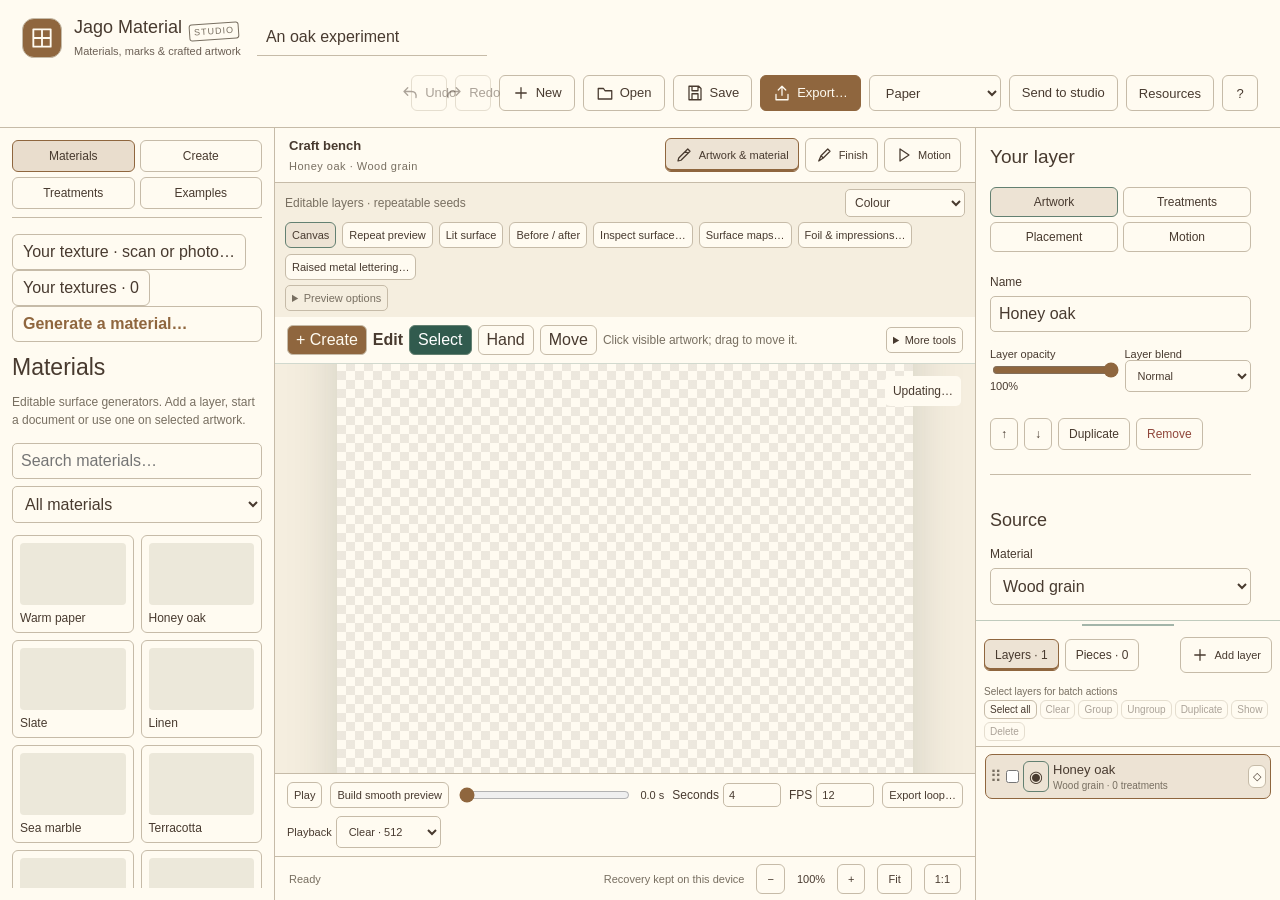
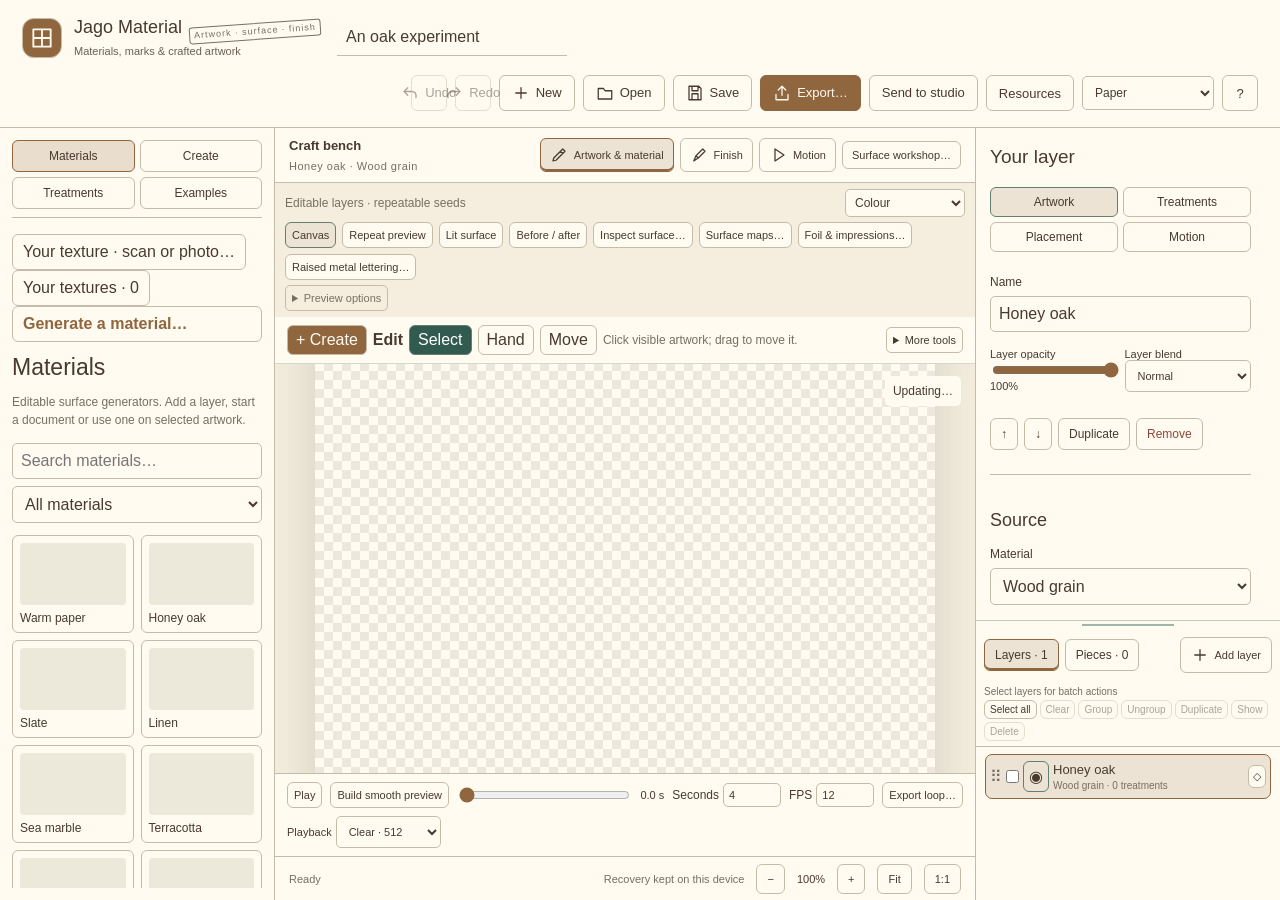
